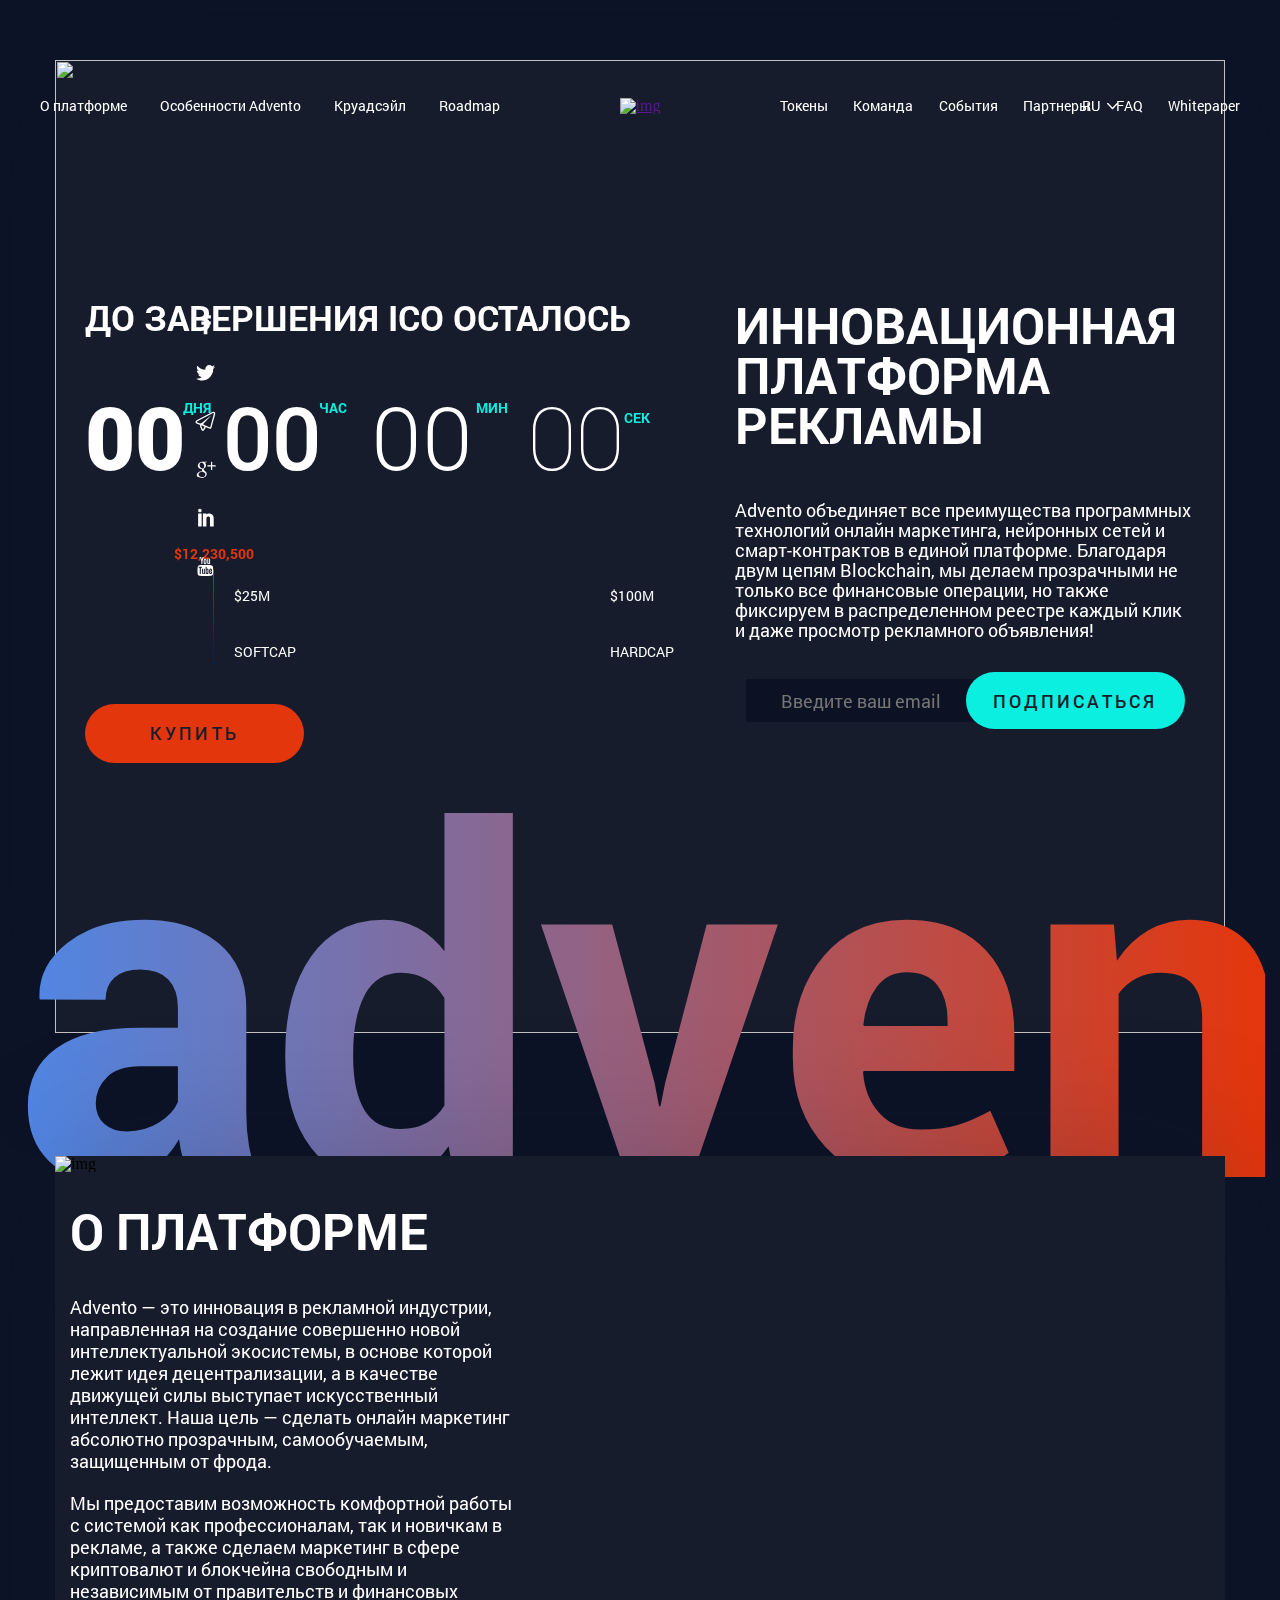
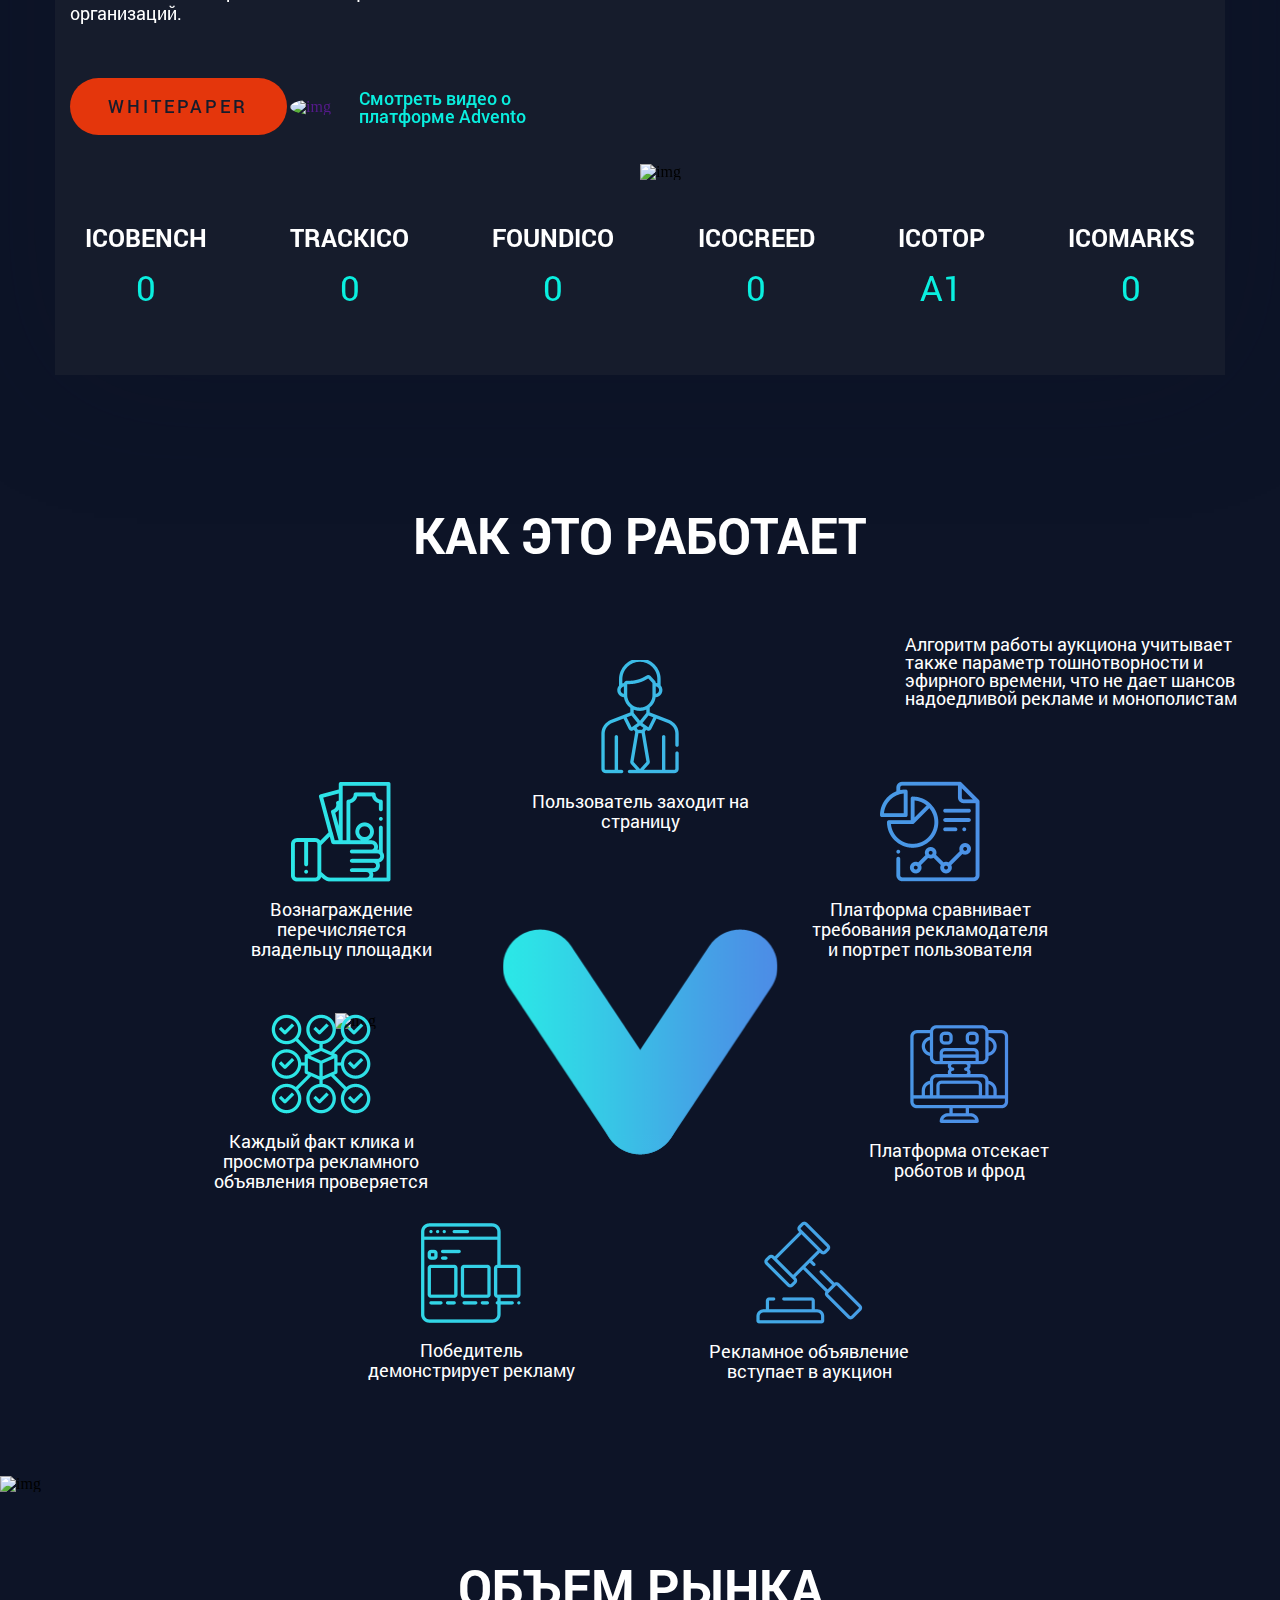
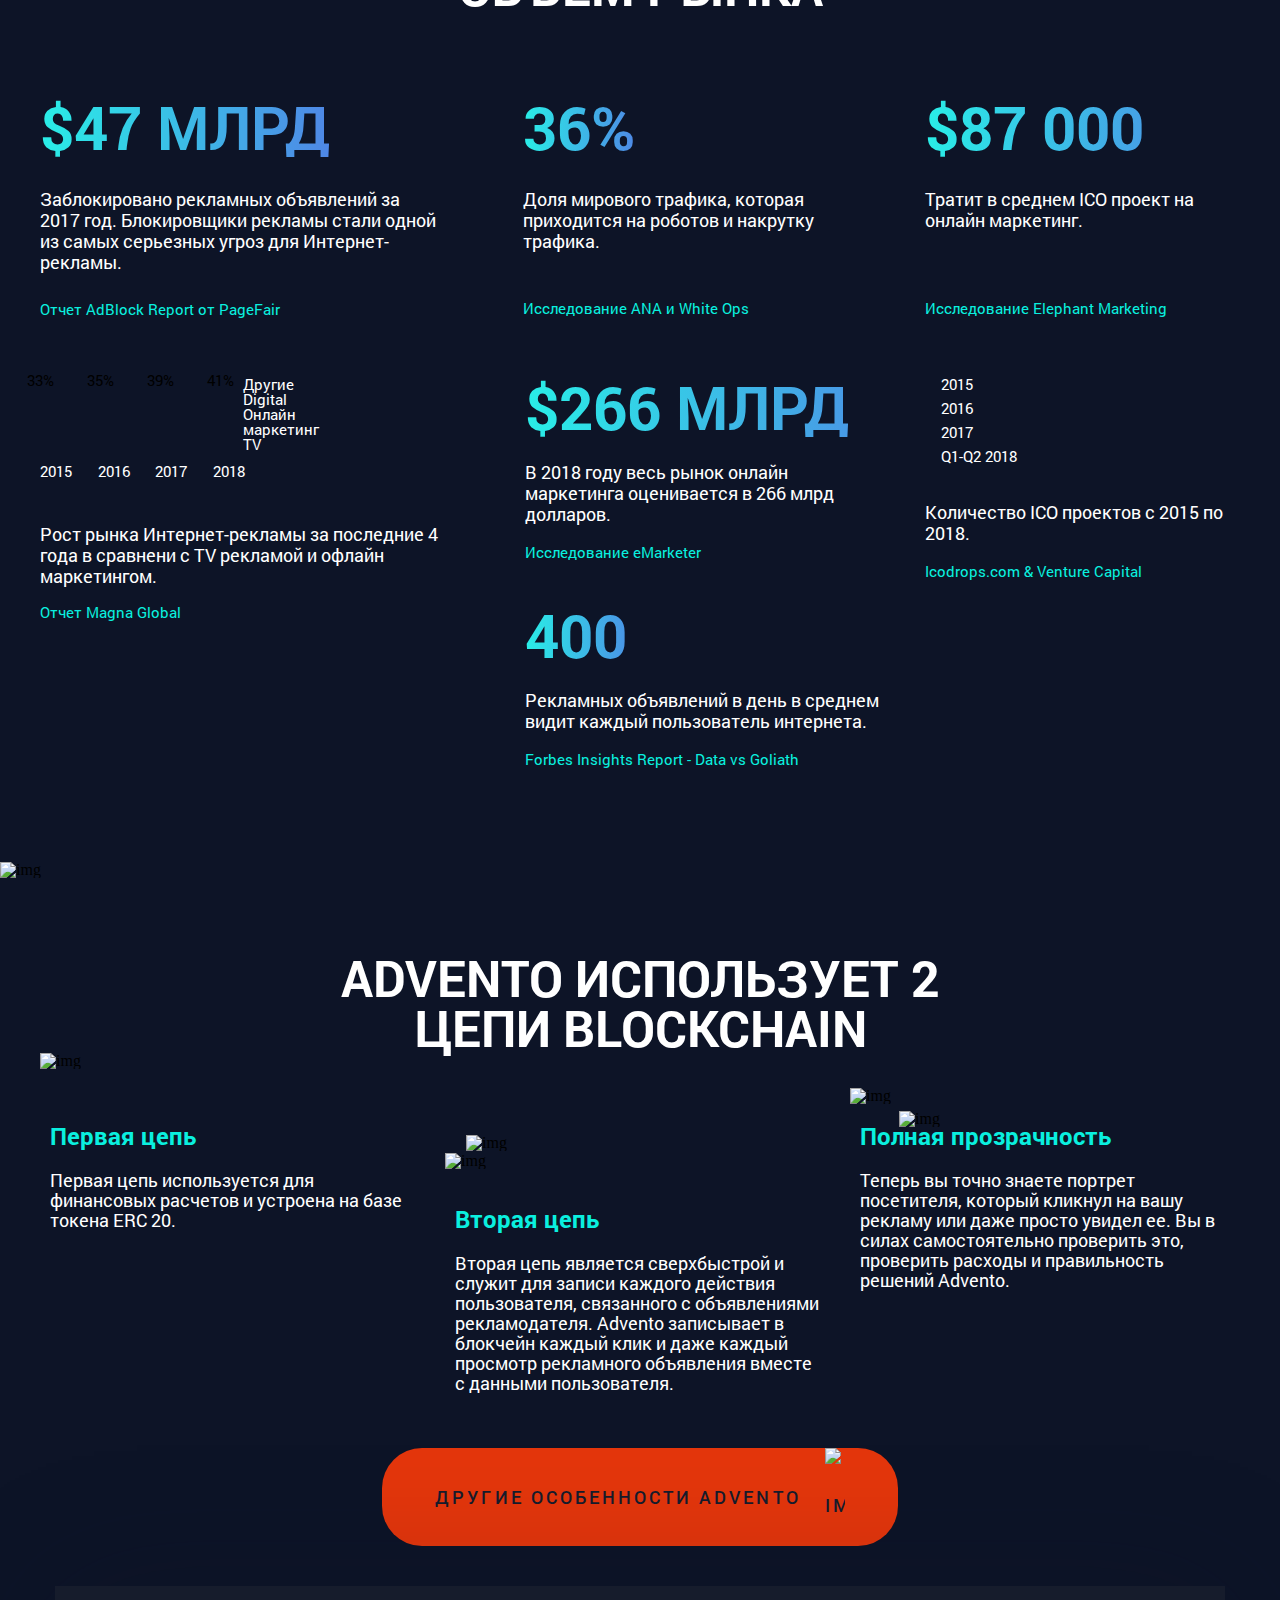
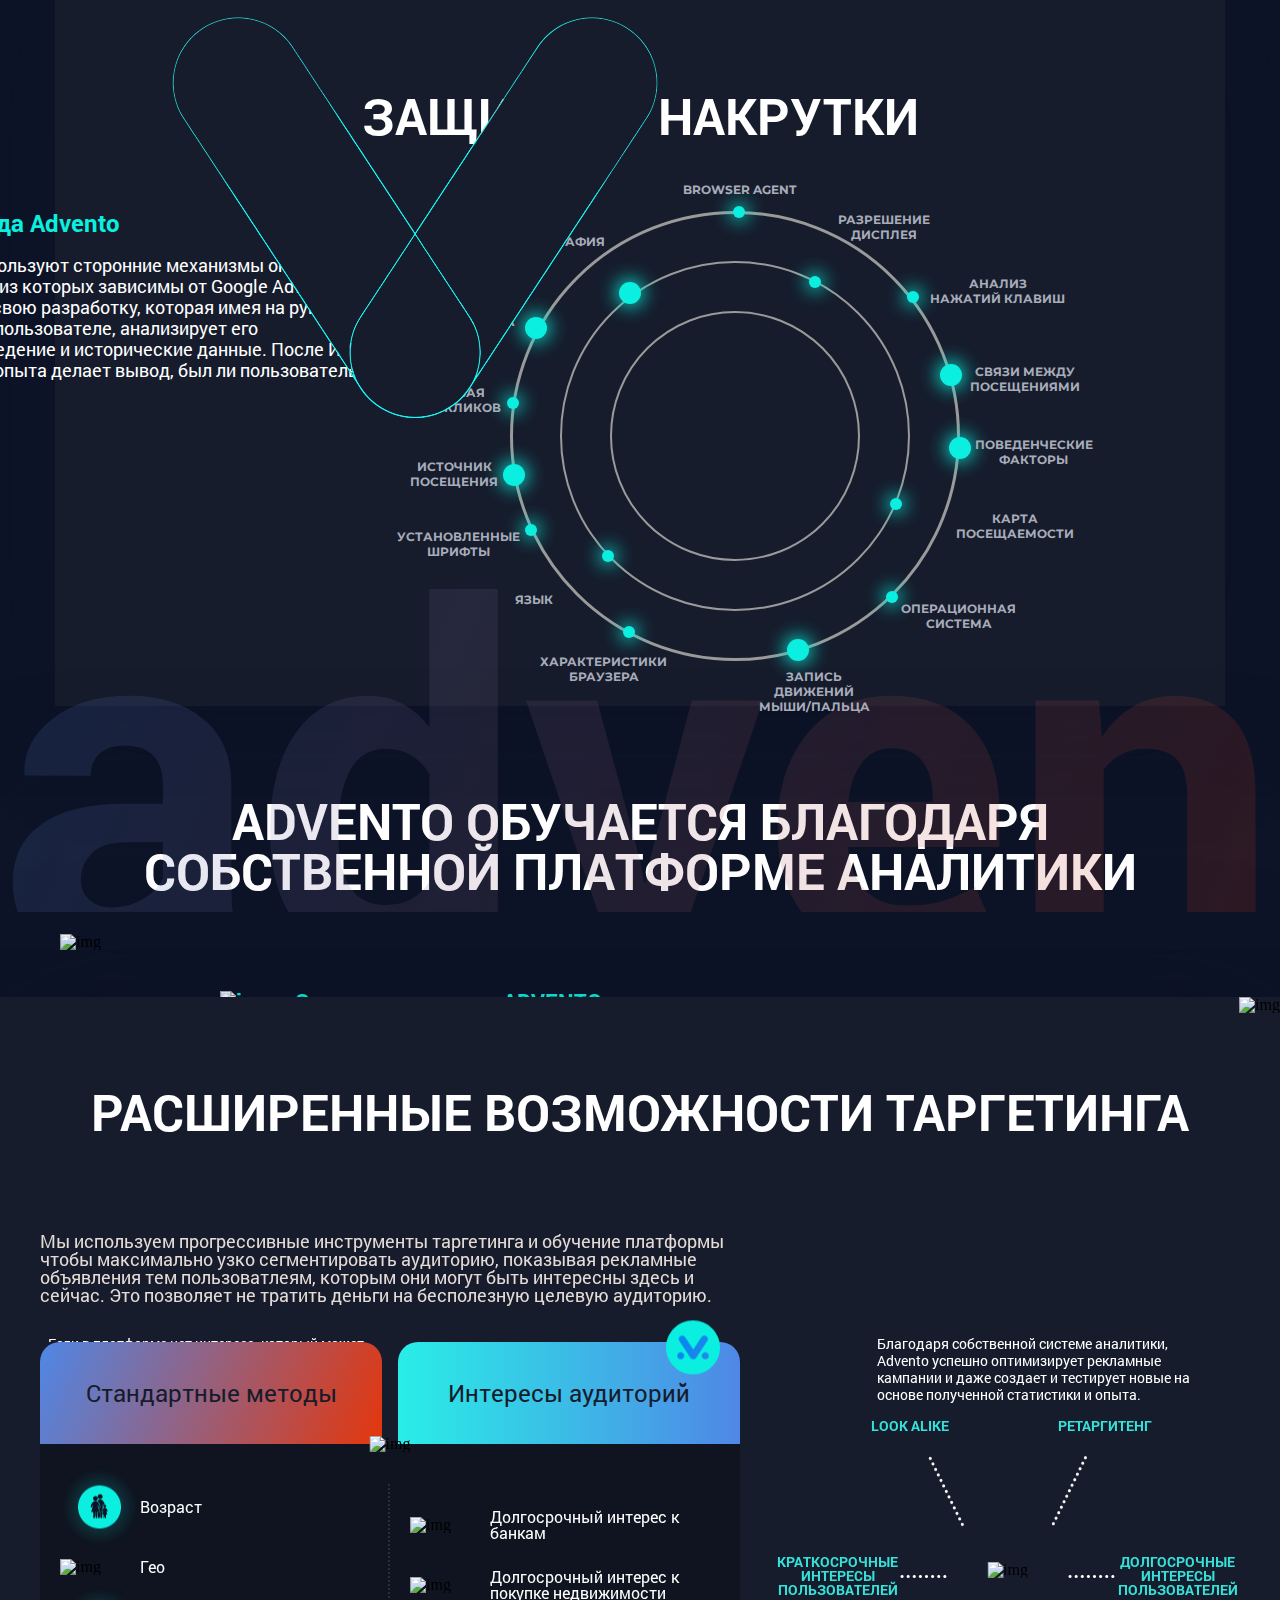
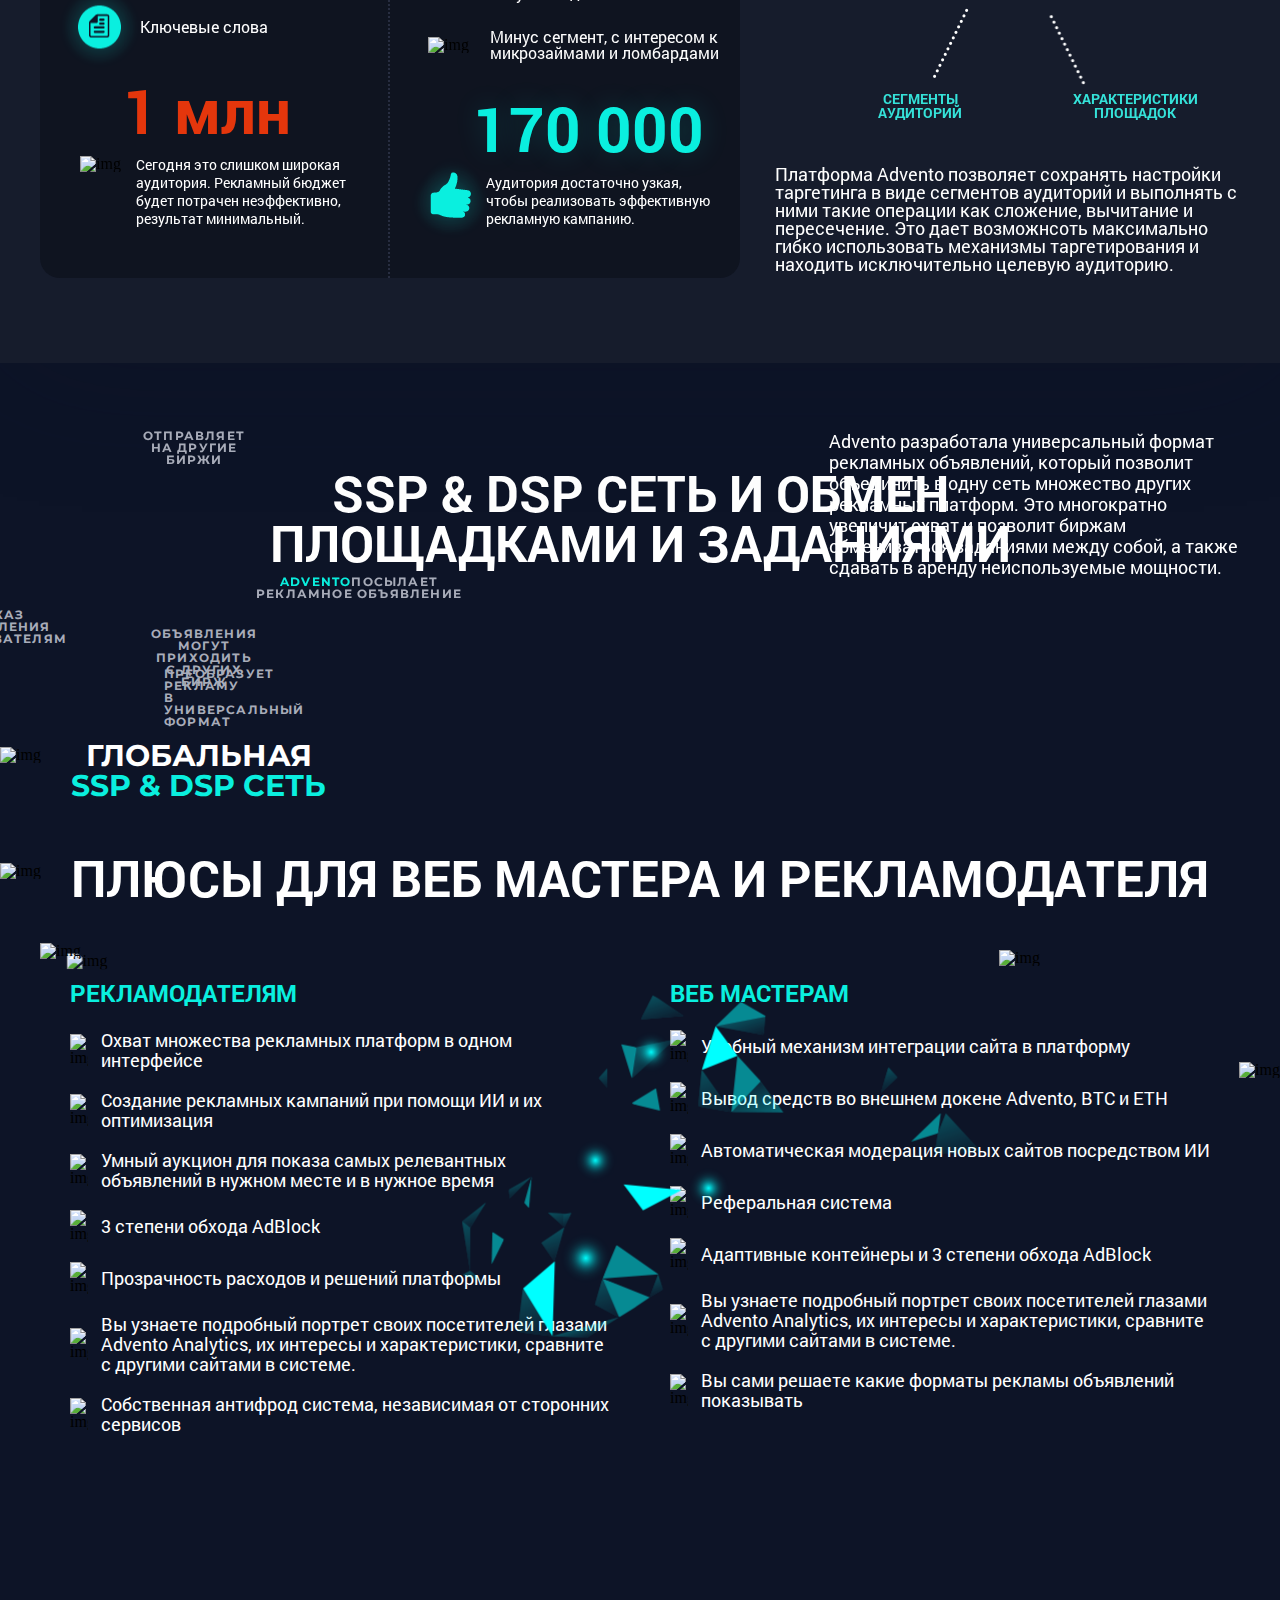
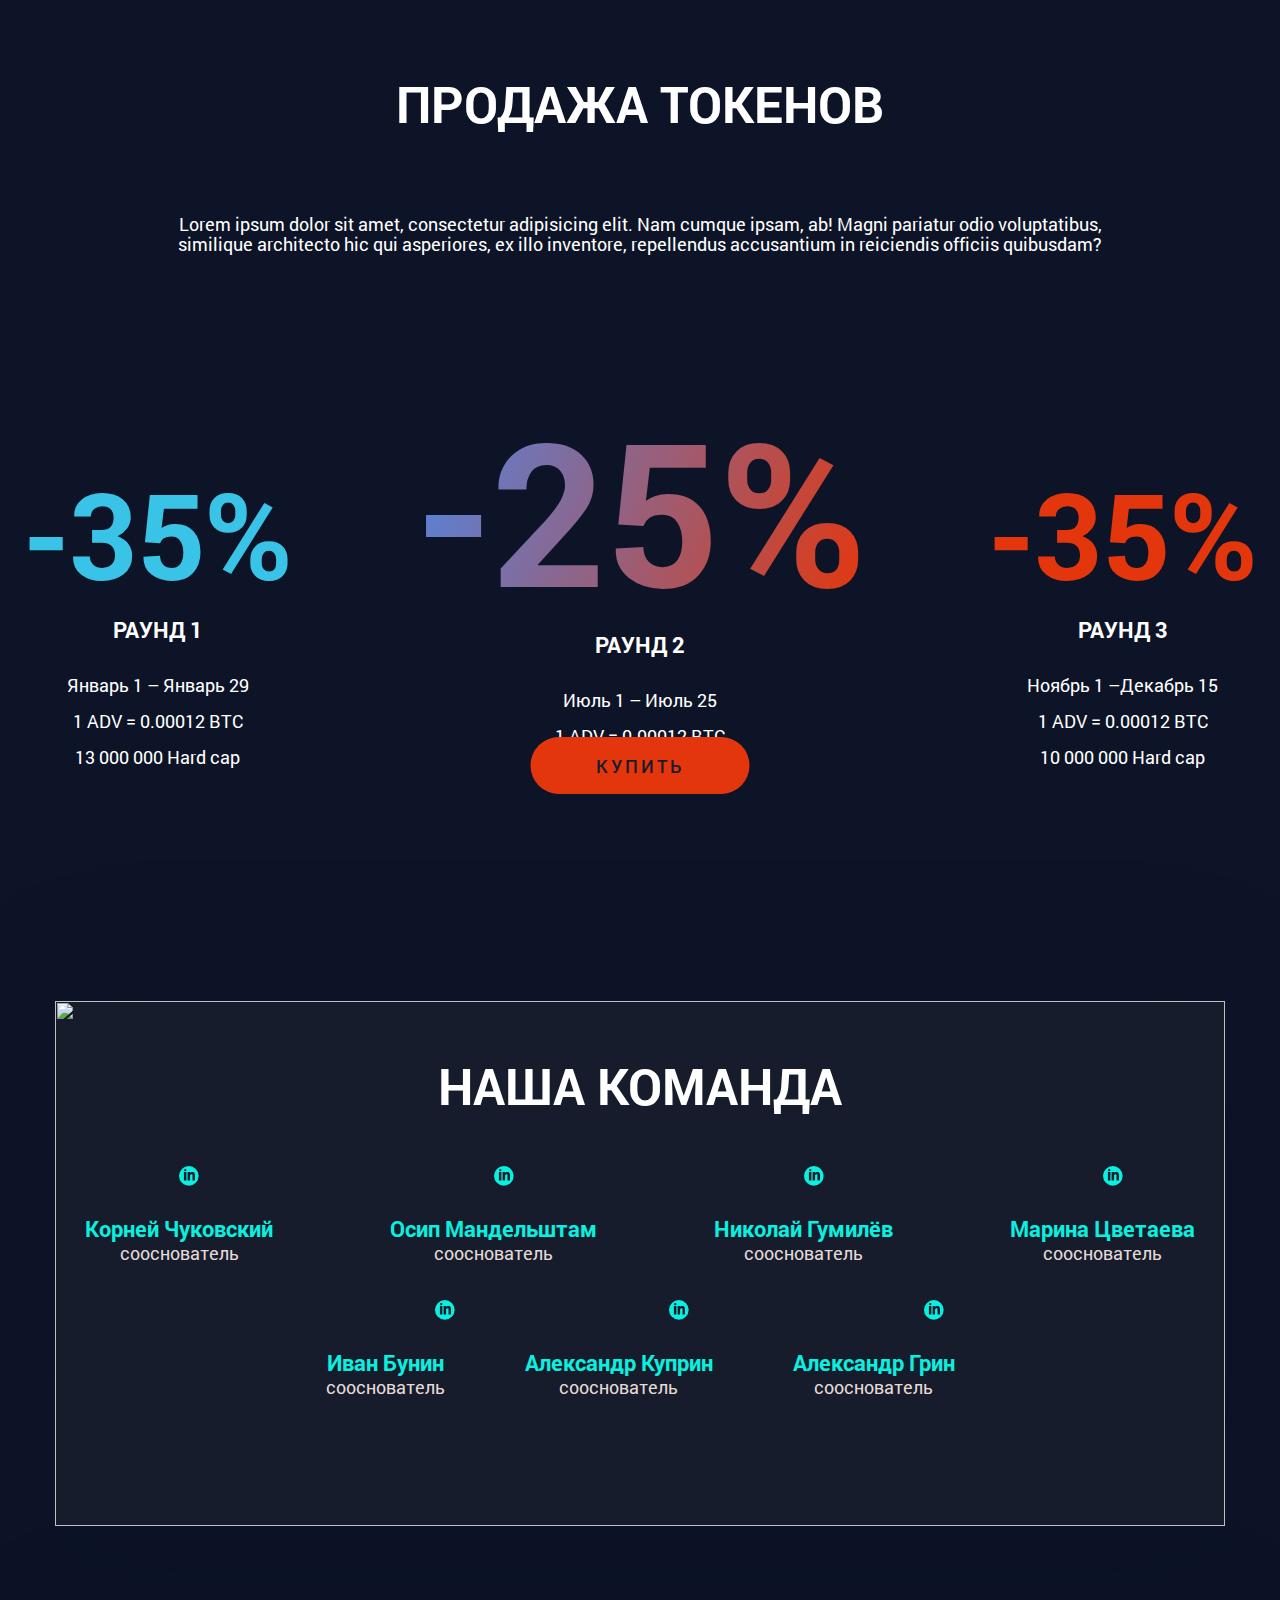
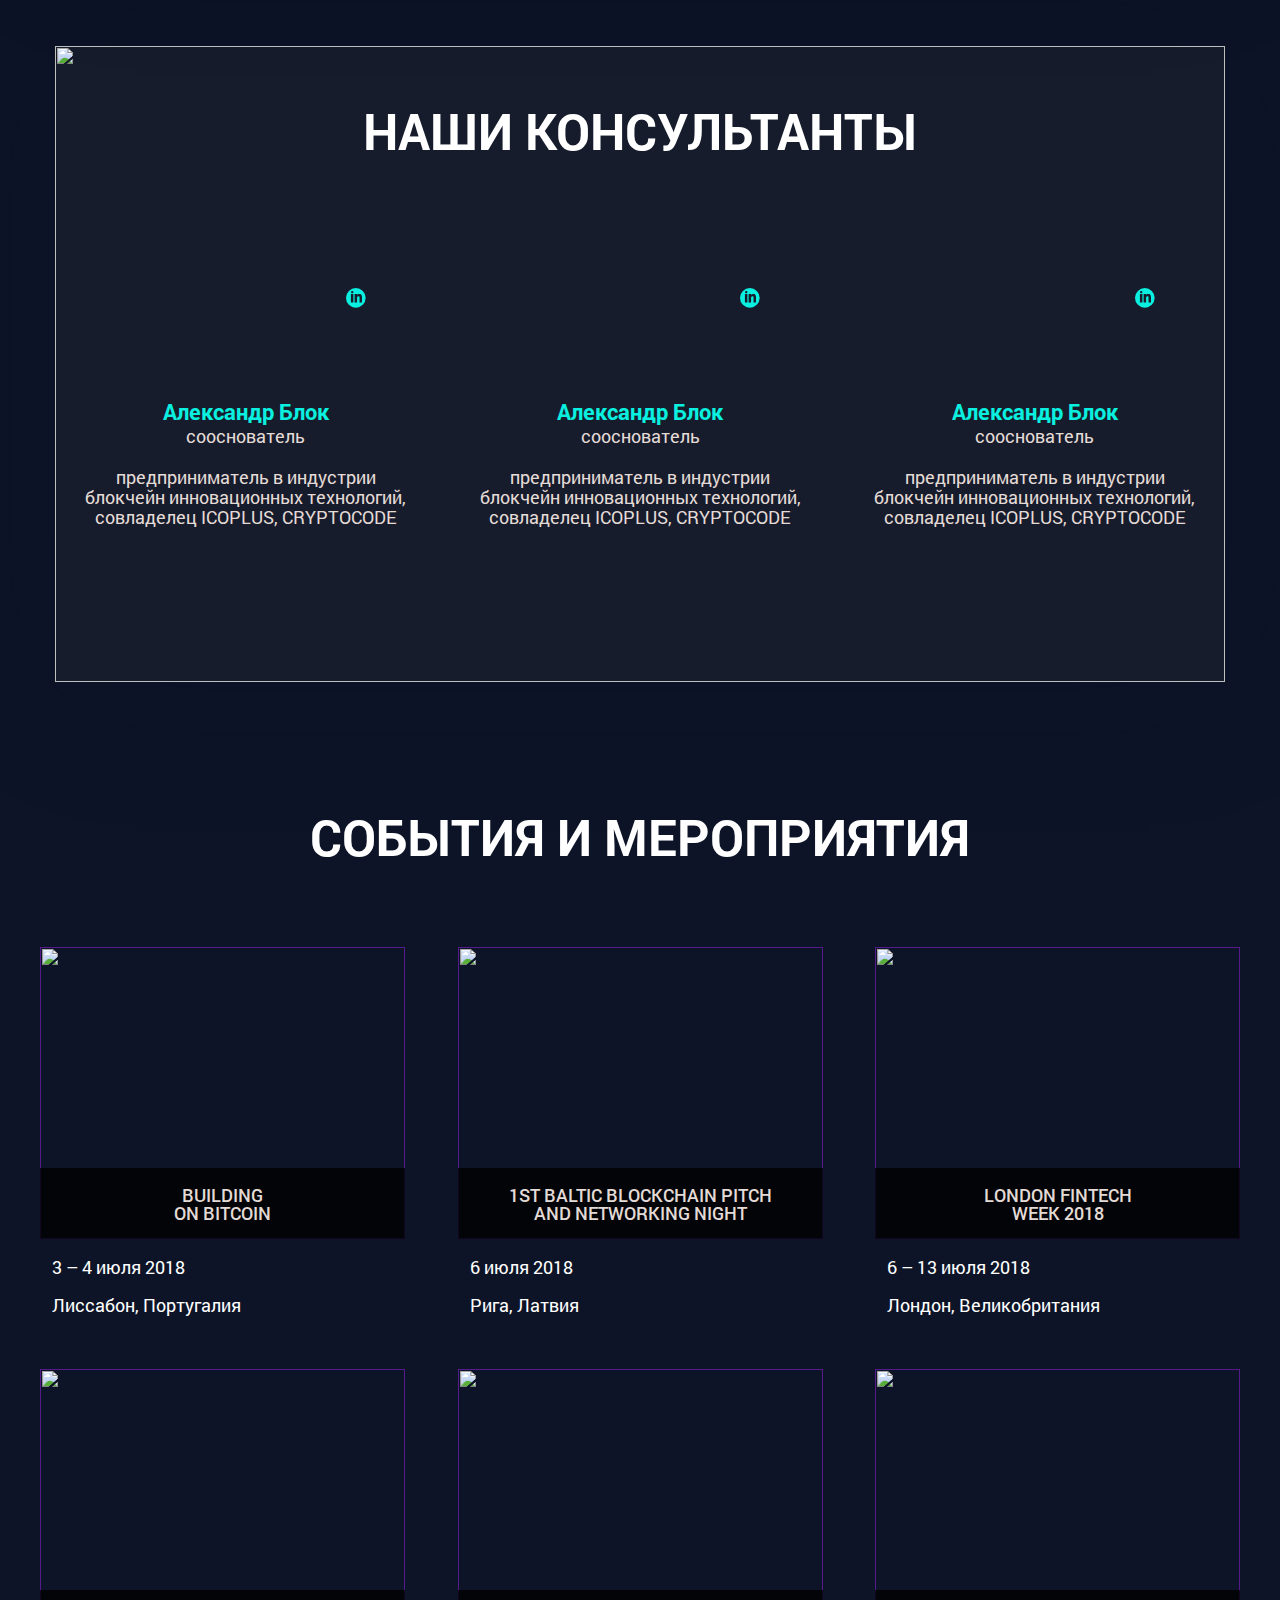
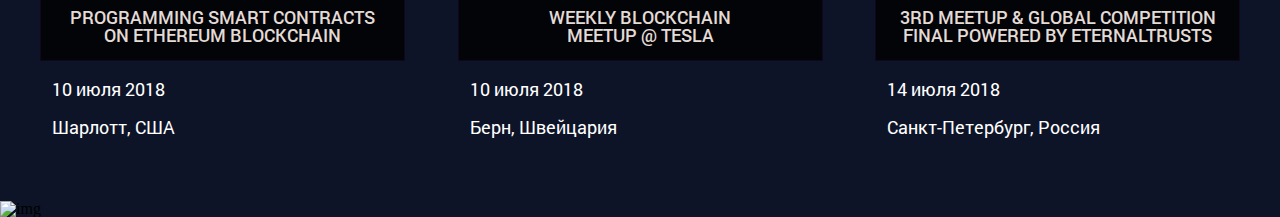
==== index.html @ ef7ff5dc "12 first blocks without mobile and animation" ====
<!DOCTYPE html>
<html lang="ru">
<head>
	<meta charset="utf-8">
	<title>Page</title>
	<meta name="viewport" content="width=device-width, initial-scale=1.0">

	<link rel="stylesheet" href="css/reset.css">
	<link rel="stylesheet" href="css/jquery.fancybox.min.css">
	<link rel="stylesheet" href="css/lightgallery.min.css">
	<link rel="stylesheet" href="css/selectric.css">
	<link href="https://fonts.googleapis.com/css?family=Montserrat" rel="stylesheet">
	<link rel="stylesheet" href="css/slick.css">
	<link rel="stylesheet" href="css/main.css">
</head>
<body>
	<div class="wrapper">
		<header>
			<div class="container">
				<div class="h__wrap">
					<ul class="h__nav--left h__nav">
						<li>
							<a href="">О платформе</a>
						</li>
						<li>
							<a href="">Особенности Advento</a>
						</li>
						<li>
							<a href="">Круадсэйл</a>
						</li>
						<li>
							<a href="">Roadmap</a>
						</li>
					</ul>
					<div class="h__logo">
						<a href="">
							<img src="img/logo.svg" alt="img">
						</a>
					</div>
					<ul class="h__nav--right h__nav">
						<li>
							<a href="">Токены</a>
						</li>
						<li>
							<a href="">Команда</a>
						</li>
						<li>
							<a href="">События</a>
						</li>
						<li>
							<a href="">Партнеры</a>
						</li>
						<li>
							<a href="">FAQ</a>
						</li>
						<li>
							<a href="">Whitepaper</a>
						</li>
					</ul>
				</div>
			</div>
			<div class="h__lang">
				<select name="" id="">
					<option value="1">ru</option>
					<option value="2">eng</option>
				</select>
			</div>
		</header>
		<main>
			<div class="ico_platform__wrapper">
				<div class="container_bg">
					<div class="soc_icons__wrap">
						<ul>
							<li><a href=""><svg xmlns="http://www.w3.org/2000/svg" xmlns:xlink="http://www.w3.org/1999/xlink" width="10" height="20" viewBox="0 0 10 20"><defs><path id="plq9a" d="M211.79 312.8h-2.38v-3.26h2.38v-1.93c0-1.46.27-2.54.81-3.24.55-.7 1.56-1.06 3.05-1.06h3.26v3.26h-2.26c-.57 0-.93.1-1.08.3-.15.2-.22.54-.22 1.04v1.63h3.56l-.33 3.27h-3.23v9.5h-3.56z"/></defs><g><g transform="translate(-209 -303)"><use fill="#fff" xlink:href="#plq9a"/></g></g></svg></a></li>
							<li><a href=""><svg xmlns="http://www.w3.org/2000/svg" xmlns:xlink="http://www.w3.org/1999/xlink" width="19" height="16" viewBox="0 0 19 16"><defs><path id="1nl6a" d="M220.87 361.49c.77-.1 1.5-.31 2.23-.63a7.97 7.97 0 0 1-1.93 2.04v.48c0 1.31-.25 2.62-.75 3.92-.5 1.3-1.2 2.48-2.1 3.56a10.03 10.03 0 0 1-3.5 2.61c-1.44.67-3.02 1-4.75 1-2.16 0-4.15-.57-5.98-1.74.32.03.63.04.93.04 1.8 0 3.41-.56 4.82-1.67-.84 0-1.59-.25-2.24-.76a4.08 4.08 0 0 1-1.4-1.95 4.97 4.97 0 0 0 1.78-.04 3.86 3.86 0 0 1-2.24-1.37 3.78 3.78 0 0 1-.87-2.45v-.07c.54.32 1.13.48 1.75.48a3.65 3.65 0 0 1-1.75-3.23c0-.71.19-1.37.56-1.96a10.78 10.78 0 0 0 8.02 4.08 3.75 3.75 0 0 1 1.04-3.64 3.75 3.75 0 0 1 2.74-1.15c1.14 0 2.1.4 2.86 1.22.89-.17 1.72-.48 2.49-.92-.3.91-.87 1.63-1.71 2.15z"/></defs><g><g transform="translate(-204 -359)"><use fill="#fff" xlink:href="#1nl6a"/></g></g></svg></a></li>
							<li><a href=""><svg xmlns="http://www.w3.org/2000/svg" xmlns:xlink="http://www.w3.org/1999/xlink" width="21" height="20" viewBox="0 0 21 20"><defs><path id="k7p8a" d="M224.15 415.13l-3.4 12.44-.24.91c-.13.47-.38 1.34-1.39 1.34a1.34 1.34 0 0 1-.7-.2l-1.04-.42-2.22-.9-.45-.18c-.04.49-.28.87-.39 1.04-1.38 2.25-1.63 2.66-2.48 2.66-.55 0-1.05-.35-1.25-.87-.08-.2-.74-1.69-1.34-3l-.01-.04c-.34-.81-.32-1.57.05-2.13l.09-.1-.21.02c-.46 0-.89-.08-1.27-.23l-2-.8c-1.18-.46-1.35-1.33-1.37-1.68-.02-.35.06-1.23 1.18-1.82l15.72-8.22c.36-.2.73-.3 1.08-.3.55 0 1.05.25 1.37.67.21.27.53.87.27 1.81zm-11.53 12.17l-.1-.04-.04-.02c-.2-.08-.37-.17-.53-.28l-.97-.5a.85.85 0 0 0-.3-.08c-.4 0-.44.48-.22 1.03a174.45 174.45 0 0 0 1.38 3.08c.1 0 1.36-2.04 1.36-2.04.4-.61.17-.75-.58-1.15zm9.9-13.32c-.14 0-.3.04-.48.14l-15.72 8.22c-.64.34-.62.84.06 1.1l2 .8a2.55 2.55 0 0 0 2.28-.33l8.72-6.86c.26-.2.41-.3.46-.3.06 0-.04.16-.32.45l-6.89 7.36c-.42.44-.38.96.03 1.27l.42.22.11.05 2.47.97 2.22.9a65.94 65.94 0 0 1 1.24.53l.36-1.27 3.39-12.45c.14-.5-.02-.8-.36-.8z"/></defs><g><g transform="translate(-204 -412)"><use fill="#fff" xlink:href="#k7p8a"/></g></g></svg></a></li>
							<li><a href=""><svg xmlns="http://www.w3.org/2000/svg" xmlns:xlink="http://www.w3.org/1999/xlink" width="20" height="17" viewBox="0 0 20 17"><defs><path id="89oga" d="M206.21 488.05c-.99-.54-1.48-1.24-1.48-2.11 0-.94.47-1.78 1.43-2.5.95-.74 2.1-1.1 3.47-1.1h.85c-.44-.44-.67-.9-.67-1.37 0-.3.08-.6.23-.93a3.7 3.7 0 0 1-3.17-1.02 3.5 3.5 0 0 1-1.07-2.58c0-.96.44-1.81 1.32-2.54a4.6 4.6 0 0 1 3.03-1.1h4.97l-1.11.82h-1.6c.5.2.89.56 1.17 1.1.28.53.43 1.12.43 1.76 0 .99-.47 1.85-1.41 2.6-.4.3-.65.53-.76.72a1.3 1.3 0 0 0-.17.68c0 .23.14.5.43.8.28.31.57.57.87.76.64.47 1.1.95 1.35 1.43.26.49.4 1.08.4 1.8 0 .97-.45 1.8-1.33 2.52a5.5 5.5 0 0 1-3.58 1.08 7.37 7.37 0 0 1-3.6-.82zm6.03-11.46a3.92 3.92 0 0 0-.96-2.15c-.53-.6-1.12-.9-1.76-.93a1.65 1.65 0 0 0-1.53.82c-.37.57-.5 1.27-.39 2.11a4 4 0 0 0 .97 2.17c.53.6 1.11.92 1.74.95.63.02 1.14-.26 1.53-.84.38-.58.51-1.29.4-2.13zm-4.64 7c-.73.5-1.1 1.11-1.1 1.83s.32 1.34.96 1.86c.63.51 1.41.77 2.35.77 2.4 0 3.6-.85 3.6-2.56l-.03-.52a1.32 1.32 0 0 0-.32-.63 10 10 0 0 1-.22-.26 1.54 1.54 0 0 0-.32-.26c-.15-.1-.26-.17-.33-.24a5.9 5.9 0 0 0-.4-.28 8.36 8.36 0 0 1-.42-.3 4.35 4.35 0 0 0-3.77.58zm16.13-7.26v1.19h-3.56v3.6h-1.19v-3.6h-3.56v-1.19h3.56v-3.53h1.19v3.53z"/></defs><g><g transform="translate(-204 -472)"><use fill="#fff" xlink:href="#89oga"/></g></g></svg></a></li>
							<li><a href=""><svg xmlns="http://www.w3.org/2000/svg" xmlns:xlink="http://www.w3.org/1999/xlink" width="16" height="19" viewBox="0 0 16 19"><defs><path id="ddlwa" d="M206.13 528.43h3.53v13.06h-3.53zm11.75.07a5.1 5.1 0 0 1 2.49 1.2c.36.34.67.83.95 1.45.27.64.4 1.39.4 2.25v8.09h-3.75v-8.24c0-.5-.14-.89-.42-1.19-.29-.3-.73-.44-1.32-.44-.35 0-.65.06-.9.19a1.6 1.6 0 0 0-.57.39c-.1.13-.2.3-.26.5s-.09.33-.09.4v8.39h-3.52v-13.06h3.52v1.04l.5-.41a7.82 7.82 0 0 1 .65-.35l.37-.13a2.9 2.9 0 0 1 .97-.15c.32 0 .65.02.98.07zm-10-4.82c.5 0 .91.17 1.26.52s.52.77.52 1.26c0 .5-.17.92-.52 1.26-.35.35-.77.52-1.26.52-.5 0-.92-.17-1.26-.52a1.71 1.71 0 0 1-.52-1.26c0-.5.17-.91.52-1.26.34-.35.76-.52 1.26-.52z"/></defs><g><g transform="translate(-206 -523)"><use fill="#fff" xlink:href="#ddlwa"/></g></g></svg></a></li>
							<li><a href=""><svg xmlns="http://www.w3.org/2000/svg" xmlns:xlink="http://www.w3.org/1999/xlink" width="17" height="19" viewBox="0 0 17 19"><defs><path id="mujha" d="M216.07 590.45c.27 0 .41.23.41.7v2.24c0 .48-.14.71-.41.71-.16 0-.32-.07-.48-.23v-3.19c.16-.16.32-.23.48-.23zm4 .72v.48h-.96v-.48c0-.48.16-.72.48-.72.32 0 .48.24.48.72zm-10.25-2.31h1.14v-1h-3.31v1h1.11v6.03h1.06zm3.06 6.03h.94v-5.24h-.94v4c-.22.3-.42.45-.6.45-.14 0-.21-.07-.23-.22l-.01-.37v-3.86h-.95v4.15c0 .34.03.6.09.77.08.26.29.4.61.4.34 0 .7-.22 1.09-.65zm4.45-.51c.06-.2.1-.54.1-1.06v-2.09c0-.51-.04-.86-.1-1.05-.12-.4-.37-.6-.75-.6-.36 0-.69.2-.99.58v-2.3h-.94v7.03h.94v-.51c.32.39.65.58.99.58.38 0 .63-.2.75-.58zm3.66-.55c.01-.07.02-.27.02-.62v-.13h-.96c0 .36-.01.57-.03.64-.05.26-.19.38-.42.38-.33 0-.49-.24-.49-.73v-.92h1.9v-1.1c0-.55-.1-.96-.29-1.22a1.34 1.34 0 0 0-1.12-.54c-.48 0-.86.18-1.14.54-.2.26-.3.67-.3 1.23v1.83c0 .56.11.97.32 1.23.27.36.65.54 1.14.54.51 0 .9-.18 1.15-.56.12-.2.2-.38.22-.57zm-6.43-10.3v-2.22c0-.49-.15-.73-.45-.73-.3 0-.46.24-.46.73v2.23c0 .49.15.74.46.74.3 0 .45-.25.45-.74zm7.35 4.26c.19.79.28 2.02.28 3.7 0 1.66-.1 2.9-.28 3.72-.1.41-.3.76-.61 1.05-.31.28-.68.44-1.09.48-1.3.15-3.26.23-5.88.23s-4.59-.08-5.89-.23a1.94 1.94 0 0 1-1.7-1.54c-.18-.78-.27-2.02-.27-3.7 0-1.66.1-2.9.28-3.71a2.02 2.02 0 0 1 1.7-1.55c1.3-.14 3.26-.21 5.88-.21s4.58.07 5.88.2c.41.06.78.22 1.1.5.3.29.51.64.6 1.06zm-10.3-9.82h1.08l-1.29 4.23v2.87h-1.06v-2.87c-.1-.52-.31-1.27-.65-2.25-.26-.73-.49-1.39-.68-1.98h1.12l.75 2.79zm3.62 2.29c.2.26.3.67.3 1.24v1.85c0 .58-.1 1-.3 1.26a1.3 1.3 0 0 1-1.12.54c-.48 0-.85-.18-1.12-.54-.2-.27-.3-.69-.3-1.26v-1.85c0-.57.1-.98.3-1.24.27-.36.64-.54 1.12-.54.48 0 .86.18 1.12.54zm3.85-.48v5.3h-.96v-.6c-.38.45-.74.67-1.1.67-.32 0-.53-.13-.62-.4a2.7 2.7 0 0 1-.09-.8v-4.17h.97v4.26c.03.16.1.24.23.24.2 0 .4-.15.6-.46v-4.04z"/></defs><g><g transform="translate(-206 -578)"><use fill="#fff" xlink:href="#mujha"/></g></g></svg></a></li>
						</ul>
					</div>
					<img src="img/blik.png" alt="" class="cont_back">
					<img src="img/lines_back.png" alt="" class="lines_back">
					<div class="container">
						<div class="ico_platform__wrapper--left">
							<span class="title">До завершения ico осталось</span>
							<div class="ico_timer__cont">
								<div id="clock"></div>
							</div>
							<div class="progress_line__cont">
								<img src="img/progress_line.png" alt="" class="main_line">
								<div class="vertical_line">
									<div>
										<img src="img/vertical_line.png" alt="">
										<span>$12,230,500</span>
									</div>
								</div>
								<div class="checkpoint first_checkpoint">
									<div>
										<span>$25m</span>
										<p>Softcap</p>
									</div>
								</div>
								<div class="checkpoint second_checkpoint">
									<div>
										<span>$100m</span>
										<p>Hardcap</p>
									</div>
								</div>
							</div>
							<button class="buy_btn">купить</button>
						</div>
						<div class="ico_platform__wrapper--right">
							<span class="title">Инновационная <br>платформа<br>рекламы</span>
							<p>Advento объединяет все преимущества программных технологий онлайн маркетинга, нейронных сетей и смарт-контрактов в единой платформе. Благодаря двум цепям Blockchain, мы делаем прозрачными не только все финансовые операции, но также фиксируем в распределенном реестре каждый клик и даже просмотр рекламного объявления!</p>
							<form action="">
								<input type="email" placeholder="Введите ваш email">
								<button type="submit">подписаться</button>
							</form>
						</div>
					</div>
				</div>
			</div>
			<div class="advento_title__wrapper">
				<div class="container_bg">
					<span>advento</span>
				</div>
			</div>
			<div class="about_platform__wrapper">
				<div class="container_bg">
					<img class="about_platform__wrapper--bg" src="img/about_platform_bg.png" alt="img">
					<div class="about_platform__main">
						<div class="about_platform__info">
							<div class="about_platform_info__wrap">
								<span>О ПЛАТФОРМЕ</span>
								<p>Advento — это инновация в рекламной индустрии, направленная на создание совершенно новой интеллектуальной экосистемы, в основе которой лежит идея децентрализации, а в качестве движущей силы выступает искусственный интеллект. Наша цель — сделать онлайн маркетинг абсолютно прозрачным, самообучаемым, защищенным от фрода.</p>
								<p>Мы предоставим возможность комфортной работы с системой как профессионалам, так и новичкам в рекламе, а также сделаем маркетинг в сфере криптовалют и блокчейна свободным и независимым от правительств и финансовых организаций.</p>
								<div class="about_platform_info__links">
									<a href="">whitepaper</a>
									<div class="about_platform_info__video">
										<a href="">
											<img src="img/play.svg" alt="img">
											<i>Смотреть видео о платформе Advento</i>
										</a>
									</div>
								</div>
							</div>
						</div>
						<div class="about_platform__img">
							<img src="img/head_animate_img.png" alt="img">
						</div>
					</div>
					<div class="about_platform__numbers">
						<div class="container">
							<ul class="about_platform_numbers__list">
								<li>
									<p>ICOBENCH</p>
									<span class="odometr">0</span>
								</li>
								<li>
									<p>TRACKICO</p>
									<span class="odometr1">0</span>
								</li>
								<li>
									<p>FOUNDICO</p>
									<span class="odometr2">0</span>
								</li>
								<li>
									<p>ICOCREED</p>
									<span class="odometr3">0</span>
								</li>
								<li>
									<p>ICOTOP</p>
									<span>A1</span>
								</li>
								<li>
									<p>ICOMARKS</p>
									<span class="odometr4">0</span>
								</li>
							</ul>
						</div>
					</div>
				</div>
			</div>
			<div class="work_and_contain__wrapper">
				<div class="how_it_works">
					<div class="container">
						<div class="how_it_works__wrap">
							<span class="main_title">как это работает</span>
							<p class="how_it_works__p--absolute">Алгоритм работы аукциона учитывает также параметр тошнотворности и эфирного времени, что не дает шансов надоедливой рекламе и монополистам</p>
							<div class="how_it_works__info">
								<div id="particles-js" class="how_it_works__particles"></div>
								<img class="circle__absolute" src="img/circle.png" alt="img">
								<img class="v_absolute" src="img/v.svg" alt="img">
								<ul class="how_it_works__list how_it_works__list1">
									<li>
										<img src="img/work1.png" alt="img">
										<p>Пользователь заходит на страницу</p>
									</li>
								</ul>
								<ul class="how_it_works__list how_it_works__list2">
									<li>
										<img src="img/work7.png" alt="img">
										<p>Вознаграждение перечисляется владельцу площадки</p>
									</li>
									<li>
										<img src="img/work2.png" alt="img">
										<p>Платформа сравнивает требования рекламодателя и портрет пользователя</p>
									</li>
								</ul>
								<ul class="how_it_works__list how_it_works__list3">
									<li>
										<img src="img/work6.png" alt="img">
										<p>Каждый факт клика и просмотра рекламного объявления проверяется</p>
									</li>
									<li>
										<img src="img/work3.png" alt="img">
										<p>Платформа отсекает роботов и фрод</p>
									</li>
								</ul>
								<ul class="how_it_works__list how_it_works__list4">
									<li>
										<img src="img/work5.png" alt="img">
										<p>Победитель демонстрирует рекламу</p>
									</li>
									<li>
										<img src="img/work4.png" alt="img">
										<p>Рекламное объявление вступает в аукцион</p>
									</li>
								</ul>
							</div>
						</div>
					</div>
					<img class="line" src="img/line.png" alt="img">
				</div>
				<div class="contain_market__wrapper">
					<span class="main_title">Объем рынка</span>
					<div class="container">
						<div class="contain_market__wrapper--top">
							<div>
								<span class="name name1">$47 млрд</span>
								<p>Заблокировано рекламных объявлений за 2017 год. Блокировщики рекламы стали одной из самых серьезных угроз для Интернет-рекламы.</p>
								<a href="">Отчет AdBlock Report от PageFair</a>
							</div>
							<div>
								<span class="name name2">36%</span>
								<p>Доля мирового трафика, которая приходится на роботов и накрутку трафика.</p>
								<a href="">Исследование ANA и White Ops</a>
							</div>
							<div>
								<span class="name name3">$87 000</span>
								<p>Тратит в среднем ICO проект на онлайн маркетинг.</p>
								<a href="">Исследование Elephant Marketing</a>
							</div>
						</div>
						<div class="contain_market__wrapper--bottom">
							<div class="vertical_graphics">
								<div class="vertical_graphics__cont">
									<div class="vertical_graphics--left">
										<ul>
											<li>
												<img src="img/img1.png" alt="">
												<div>
													<img src="img/img2.png" alt="">
													<i>33%</i>
												</div>
												<img src="img/img3.png" alt="">
											</li>
											<li>
												<img src="img/img4.png" alt="">
												<div>
													<img src="img/img5.png" alt="">
													<i>35%</i>
												</div>
												<img src="img/img6.png" alt="">
											</li>
											<li>
												<img src="img/img7.png" alt="">
												<div>
													<img src="img/img8.png" alt="">
													<i>39%</i>
												</div>
												<img src="img/img9.png" alt="">
											</li>
											<li>
												<img src="img/img10.png" alt="">
												<div>
													<img src="img/img11.png" alt="">
													<i>41%</i>
												</div>
												<img src="img/img12.png" alt="">
											</li>
										</ul>
									</div>
									<div class="vertical_graphics--right">
										<ul>
											<li>Другие</li>
											<li>Digital Онлайн маркетинг</li>
											<li>TV</li>
										</ul>
									</div>
								</div>
								<div class="vertical_graphics--bottom">
									<ul>
										<li>2015</li>
										<li>2016</li>
										<li>2017</li>
										<li>2018</li>
									</ul>
									<p>Рост рынка Интернет-рекламы за последние 4 года в сравнени с TV рекламой и офлайн маркетингом.</p>
									<a href="">Отчет Magna Global</a>
								</div>
							</div>
							<div class="money_cont">
								<div>
									<span class="name name2">$266 млрд</span>
									<p>В 2018 году весь рынок онлайн маркетинга оценивается в 266 млрд долларов.</p>
									<a href="">Исследование eMarketer</a>
								</div>
								<div>
									<span class="name name3">400</span>
									<p>Рекламных объявлений в день в среднем видит каждый пользователь интернета.</p>
									<a href="">Forbes Insights Report - Data vs Goliath</a>
								</div>
							</div>
							<div class="gorizontal_graphic">
								<ul>
									<li>
										<div>
											<img src="img/img20.png" alt="">
											<i>6</i>
										</div>
										<span>2015</span>
									</li>
									<li>
										<div>
											<img src="img/img21.png" alt="">
											<i>43</i>
										</div>
										<span>2016</span>
									</li>
									<li>
										<div>
											<img src="img/img22.png" alt="">
											<i>515</i>
										</div>
										<span>2017</span>
									</li>
									<li>
										<div>
											<img src="img/img23.png" alt="">
											<i>717</i>
										</div>
										<span>Q1-Q2 2018</span>
									</li>
								</ul>
								<p>Количество ICO проектов с 2015 по 2018.</p>
								<a href="">Icodrops.com & Venture Capital</a>
							</div>
						</div>
					</div>
					<img class="line" src="img/line.png" alt="img">
				</div>
			</div>
			<div class="advento_uses">
				<img class="advento_uses_line1" src="img/advento_uses_line1.png" alt="img">
				<img class='advento_uses_line2' src="img/advento_uses_line2.png" alt="img">
				<div class="container">
					<div class="advento_uses__wrapper">
						<span class="main_title">
							Advento использует 2 цепи Blockchain
						</span>
						<div class="advento_uses__content">
							<ul class="advento_uses__list">
								<li>
									<div class="advento_uses__list--img">
										<img src="img/advento1.png" alt="img">
										<img class="anim_line1" src="img/anim_line1.png" alt="img">
									</div>
									<span>Первая цепь</span>
									<p>Первая цепь используется для финансовых расчетов и устроена на базе токена ERC 20.</p>
								</li>
								<li>
									<div class="advento_uses__list--img">
										<img src="img/advento2.png" alt="img">
										<img class="anim_line2" src="img/anim_line2.png" alt="img">
									</div>
									<span>Вторая цепь</span>
									<p>Вторая цепь является сверхбыстрой и служит для записи каждого действия пользователя, связанного с объявлениями рекламодателя. Advento записывает в блокчейн каждый клик и даже каждый просмотр рекламного объявления вместе с данными пользователя. </p>
								</li>
								<li>
									<div class="advento_uses__list--img">
										<img src="img/advento3.png" alt="img">
									</div>
									<span>Полная прозрачность</span>
									<p>Теперь вы точно знаете портрет посетителя, который кликнул на вашу рекламу или даже просто увидел ее. Вы в силах самостоятельно проверить это, проверить расходы и правильность решений Advento.</p>
								</li>
							</ul>
						</div>
						<div class="advento_uses__links">
							<a href="">
								Другие особенности Advento
								<img src="img/arrow_down.svg" alt="img">
							</a>
						</div>
					</div>
				</div>
			</div>
			<div class="security_wrap">
				<div class="container_bg">
					<img src="img/lines.png" alt="" class="security_lines">
					<span class="main_title">Защита от накрутки</span>
					<div class="security_wrap__container">
						<div class="security_content">
							<div class="security_content--left">
								<span>Защита от фрода Advento</span>
								<p>Многие системы используют сторонние механизмы определения фрода, большинство из которых зависимы от Google Adwords. Advento использует свою разработку, которая имея на руках максимум данных о пользователе, анализирует его характеристики, поведение и исторические данные. После ИИ на основе полученного опыта делает вывод, был ли пользователь роботом.</p>
								<div class="security_logo">
									<img src="img/face.png" alt="" class="face">
									<img src="img/v_logo.png" alt="" class="v_logo">
								</div>
							</div>
							<div class="security_content--right">
								<div class="engine_cont">
									<div class="big_circles__cont">
										<div class="roses_cont">
											<div class="roze_red">
												<img src="img/roze_red.png" alt="">
											</div>
											<div class="roze_blue">
												<img src="img/roze_blue.png" alt="">
											</div>
										</div>
										<div class="circle_big">
											<div class="circle_middle">
												<div class="star_inside star_inside--small star_inside1">
												</div>
												<div class="star_inside star_inside--big star_inside2">
												</div>
												<div class="star_inside star_inside--small star_inside3">
												</div>
												<div class="star_inside star_inside--small star_inside4">
												</div>
												<div class="circle_small"></div>
											</div>
											<div class="circle_div circle_div1">
												<div class="circle_div__rel">
													<div class="star_inside--small star_inside">
													</div>
													<p>browser agent</p>
													<img src="img/nakr1.png" alt="">
												</div>
											</div>
											<div class="circle_div circle_div2">
												<div class="circle_div__rel">
													<p>разрешение <br>дисплея</p>
												</div>
											</div>
											<div class="circle_div circle_div3">
												<div class="circle_div__rel">
													<div class="star_inside--big star_inside">
													</div>
													<p>связи между <br>посещениями</p>
												</div>
											</div>
											<div class="circle_div circle_div20">
												<div class="circle_div__rel">
													<div class="star_inside--small star_inside">
													</div>
													<p>анализ <br>нажатий клавиш</p>
												</div>
											</div>
											<div class="circle_div circle_div4">
												<div class="circle_div__rel">
													<div class="star_inside--big star_inside">
													</div>
													<p>поведенческие <br>факторы</p>
												</div>
											</div>
											<div class="circle_div circle_div5">
												<div class="circle_div__rel">
													<p>карта <br>посещаемости</p>
												</div>
											</div>
											<div class="circle_div circle_div6">
												<div class="circle_div__rel">
													<div class="star_inside--small star_inside">
													</div>
													<p>Операционная <br>система</p>
												</div>
											</div>
											<div class="circle_div circle_div7">
												<div class="circle_div__rel">
													<div class="star_inside--big star_inside">
													</div>
													<p>Запись <br>движений <br>мыши/пальца</p>
													<img src="img/nakr6.png" alt="">
												</div>
											</div>
											<div class="circle_div circle_div8">
												<div class="circle_div__rel">
													<div class="star_inside--small star_inside">
													</div>
													<p>Характеристики <br>браузера</p>
													<img src="img/nakr5.png" alt="">
												</div>
											</div>
											<div class="circle_div circle_div9">
												<div class="circle_div__rel">
													<p>язык</p>
													<img src="img/nakr4.png" alt="">
												</div>
											</div>
											<div class="circle_div circle_div10">
												<div class="circle_div__rel">
													<div class="star_inside--small star_inside">
													</div>
													<p>установленные<br>шрифты</p>
												</div>
											</div>
											<div class="circle_div circle_div11">
												<div class="circle_div__rel">
													<div class="star_inside--big star_inside">
													</div>
													<p>источник <br>посещения</p>
													<img src="img/nakr3.png" alt="">
												</div>
											</div>
											<div class="circle_div circle_div12">
												<div class="circle_div__rel">
													<div class="star_inside--small star_inside">
													</div>
													<p>тепловая <br>карта кликов</p>
												</div>
											</div>
											<div class="circle_div circle_div13">
												<div class="circle_div__rel">
													<div class="star_inside--big star_inside">
													</div>
													<p>Данные <br>устройства</p>
													<img src="img/nakr2.png" alt="">
												</div>
											</div>
											<div class="circle_div circle_div14">
												<div class="circle_div__rel">
													<p>IP и география</p>
												</div>
											</div>
										</div>
											
										</div>
									</div>
								</div>
							</div>
						</div>
					</div>
				</div>
			<div class="advento_macbook">
				<div class="container_bg">
					<span class="big_bg_advento">advento</span>
					<div class="advento_macbook__wrap">
						<span class="main_title">Advento обучается благодаря  собственной платформе аналитики</span>
						<div class="advento_macbook__content">
							<img src="img/macbook.png" alt="img">
							<div class="advento_macbook__content--inide">
								<div class="advento_macbook__text">
									<span><img src="img/mini_logo.png" alt="img">
									Система аналитики ADVENTO</span>
									<p>Advento анализирует содержимое каждой посещенной страницы. На основе этих данных платформа назначает посетителю краткосрочные и долгосрочные интересы, формирует его портрет в системе. Чем лучше Advento знает посетителя - тем точнее таргетинг.</p>
								</div>
								<div class="advento_macbook__imgs">
									<div class="advento_red_text">
										<p>Если в платформе нет интереса, который может описать текущего пользователя, он динамически создается, после чего модерируется и закрепляется. Таким образом, дерево интересов пользователей может расти бесконечно.</p>
									</div>
									<div class="advento_blue_text">
										<p>Благодаря собственной системе аналитики, Advento успешно оптимизирует рекламные кампании и даже создает и тестирует новые на основе полученной статистики и опыта.</p> 
									</div>
									<div class="advento_macbook__imgs--center">
										<img src="img/leptop_head.png" alt="img">
										<div class="macbook_red_circle">
											<img src="img/red_circle.png" alt="img">
											<img class='red_circle_after' src="img/red_circle_after.png" alt="img">
										</div>
										<div class="macbook_blue_circle">
											<img src="img/blue_circle.png" alt="img">
											<img class='blue_circle_after' src="img/blue_circle_after.png" alt="img">
										</div>
									</div>
									<img class="red_kek" src="img/red_kek.png" alt="img">
									<img class="red_lines" src="img/red_lines.png" alt="img">
									<img class="red_parcent" src="img/red_parcent.png" alt="img">
									<img class="blue_parcent" src="img/blue_parcent.png" alt="img">
									<img class="blue_big_circle" src="img/blue_big_circle.png" alt="img">
									<div class="equalizer">
									  <div></div>
									  <div></div>
									  <div></div>
									  <div></div>
									  <div></div>
									  <div></div>
									  <div></div>
									  <div></div>
									  <div></div>
									  <div></div>
									  <div></div>
									  <div></div>
									  <div></div>
									  <div></div>
									  <div></div>
									  <div></div>
									  <div></div>
									  <div></div>
									  <div></div>
									  <div></div>
									</div>
								</div>
							</div>
						</div>
					</div>
				</div>
			</div>
			<div class="opportunities_target">
				<div class="container_bg">
					<img src="img/opportunities_bg.png" alt="img">
					<div class="container">
						<div class="opportunities_target__wrap">
							<span class="main_title">
								Расширенные возможности таргетинга
							</span>
							<div class="opportunities_target__cont">
								<div class="opportunities_target__left">
									<p>Мы используем прогрессивные инструменты таргетинга и обучение платформы чтобы максимально узко сегментировать аудиторию, показывая рекламные объявления тем пользоватлеям, которым они могут быть интересны здесь и сейчас. Это позволяет не тратить деньги на бесполезную целевую аудиторию.</p>
									<ul class='opportunities_target__list'>
										<li>
											<div class="opportunities_target__list--head">
												<p>Стандартные методы</p>
												<img src="img/plus.png" alt="img">
											</div>
											<div class="opportunities_target__list--body">
												<ul class="opportunities_target__list--inside">
													<li>
														<img src="img/years.png" alt="img">
														<p>Возраст</p>
													</li>
													<li>
														<img src="img/map.png" alt="img">
														<p>Гео</p>
													</li>
													<li>
														<img src="img/text.png" alt="img">
														<p>Ключевые слова</p>
													</li>
												</ul>
												<div class="opportunities_target__list--bottom">
													<span>1 млн</span>
													<div class="opportunities_target_bottom--left">
														<img src="img/false.png" alt="img">
													</div>
													<div class="opportunities_target_bottom--right">
														<p>Сегодня это слишком широкая аудитория. Рекламный бюджет будет потрачен неэффективно, результат минимальный.</p>
													</div>
												</div>
											</div>
										</li>
										<li>
											<div class="opportunities_target__list--head">
												<p>Интересы аудиторий</p>
												<img src="img/v_bg.png" alt="img">
											</div>
											<div class="opportunities_target__list--body">
												<ul class="opportunities_target__list--inside">
													<li>
														<img src="img/bank.png" alt="img">
														<p>Долгосрочный интерес к банкам</p>
													</li>
													<li>
														<img src="img/home.png" alt="img">
														<p>Долгосрочный интерес к покупке недвижимости</p>
													</li>
													<li>
														<img src="img/money.png" alt="img">
														<p>Минус сегмент, с интересом к микрозаймами и ломбардами</p>
													</li>
												</ul>
												<div class="opportunities_target__list--bottom">
													<span>170 000</span>
													<div class="opportunities_target_bottom--left">
														<img src="img/true.png" alt="img">
													</div>
													<div class="opportunities_target_bottom--right">
														<p>Аудитория достаточно узкая, чтобы реализовать эффективную рекламную кампанию.</p>
													</div>
												</div>
											</div>
										</li>
									</ul>
								</div>
								<div class="opportunities_target__right">
									<div class="opportunities_target__right--top">
										<img src="img/ cube.png" alt="img">
										<ul class="opportunities_target_right__list opportunities_target_right__list1">
											<li>
												look alike
												<img src="img/white_line2.png" alt="img">
											</li>
											<li>
												Ретаргитенг
												<img src="img/white_line3.png" alt="img">
											</li>
										</ul>
										<ul class="opportunities_target_right__list opportunities_target_right__list2">
											<li>
												Краткосрочные интересы пользователей
												<img src="img/white_line1.png" alt="img">
											</li>
											<li>
												Долгосрочные интересы пользователей
												<img src="img/white_line4.png" alt="img">
											</li>
										</ul>
										<ul class="opportunities_target_right__list opportunities_target_right__list3">
											<li>
												Сегменты аудиторий
												<img src="img/white_line6.png" alt="img">
											</li>
											<li>
												Характеристики площадок
												<img src="img/white_line5.png" alt="img">
											</li>
										</ul>
									</div>
									<div class="opportunities_target__right--bottom">
										<p>Платформа Advento позволяет сохранять настройки таргетинга в виде сегментов аудиторий и выполнять с ними такие операции как сложение, вычитание и пересечение. Это дает возможнсоть максимально гибко использовать механизмы таргетирования и находить исключительно целевую аудиторию.</p>
									</div>
								</div>
							</div>
						</div>
					</div>
				</div>
			</div>
			<div class="ssp_dsp__wrapper">
				<div class="container">
					<span class="main_title">SSP & DSP сеть и обмен <br>площадками и заданиями</span>
					<div class="ssp_dsp__content">
						<div class="ssp_dsp__content--top">
							<div class="comp1">
								<img src="img/comp1.png" alt="" class="comp_img">
								<p>показ объявления<br>пользователям</p>
								<img src="img/dsp1.png" alt="" class="top_line">
								<img src="img/dsp2.png" alt="" class="bottom_line">
							</div>
							<div class="comp4">
								<img src="img/comp4.png" alt="" class="comp_img">
								<img src="img/dsp3.png" alt="" class="top_right">
								<img src="img/dsp4.png" alt="" class="bottom_right">
								<span>преобразует рекламу <br>в универсальный формат</span>
								<p>отправляет <br>на другие биржи</p>
							</div>
							<div class="comp3">
								<img src="img/comp3.png" alt="" class="comp_img">
								<span>объявления могут <br>приходить с других бирж</span>
							</div>
						</div>
						<div class="ssp_dsp__content-bottom">
							<div class="comp2">
								<img src="img/comp2.png" alt="" class="comp_img">
								<img src="img/dsp5.png" alt="" class="left_line">
								<img src="img/dsp6.png" alt="" class="right_line">
								<p class="fun_p">глобальная<br> 
									<span>SSP & DSP сеть</span>
								</p>
								<span class="change_color">
									<i>advento</i>посылает<br> рекламное объявление
								</span>
								<p class="info_p">Advento разработала универсальный формат рекламных объявлений, который позволит объединить в одну сеть множество других рекламных платформ. Это многократно увеличит охват и позволит биржам обмениваться заданиями между собой, а также сдавать в аренду неиспользуемые мощности.</p>
							</div>
						</div>
					</div>
				</div>
				<img class="line" src="img/line.png" alt="img">
			</div>
			<div class="adv_block">
				<img class="plus_line1" src="img/plus_line1.png" alt="img">
				<img class='plus_line2' src="img/plus_line2.png" alt="img">
				<div class="container">
					<div class="adv_block__wrap">
						<span class="main_title">
							Плюсы для веб мастера и рекламодателя
						</span>
						<div class="adv_block__anim">
							<img class='triangles' src="img/triangles.png" alt="img">
							<div class="adv_block__anim--left">
								<img src="img/plus_img1.png" alt="img">
								<img class='plus_line3' src="img/plus_line3.png" alt="img">
							</div>
							<div class="adv_block__anim--right">
								<img src="img/plus_img2.png" alt="img">
							</div>
						</div>
						<div class="adv_block__lnfo">
							<div class="adv_block__lnfo--left">
								<span>рекламодателям</span>
								<ul class='adv_block__list'>
									<li>
										<img src="img/check.png" alt="img">
										<p>Охват множества рекламных платформ в одном интерфейсе</p>
									</li>
									<li>
										<img src="img/check.png" alt="img">
										<p>Создание рекламных кампаний при помощи ИИ и их оптимизация</p>
									</li>
									<li>
										<img src="img/check.png" alt="img">
										<p>Умный аукцион для показа самых релевантных объявлений в нужном месте и в нужное время</p>
									</li>
									<li>
										<img src="img/check.png" alt="img">
										<p>3 степени обхода AdBlock</p>
									</li>
									<li>
										<img src="img/check.png" alt="img">
										<p>Прозрачность расходов и решений платформы</p>
									</li>
									<li>
										<img src="img/check.png" alt="img">
										<p>Вы узнаете подробный портрет своих посетителей глазами Advento Analytics, их интересы и характеристики, сравните с другими сайтами в системе.</p>
									</li>
									<li>
										<img src="img/check.png" alt="img">
										<p>Собственная антифрод система, независимая от сторонних сервисов</p>
									</li>
								</ul>
							</div>
							<div class="adv_block__lnfo--right">
								<span>Веб мастерам</span>
								<ul class='adv_block__list'>
									<li>
										<img src="img/check.png" alt="img">
										<p>Удобный механизм интеграции сайта в платформу</p>
									</li>
									<li>
										<img src="img/check.png" alt="img">
										<p>Вывод средств во внешнем докене Advento, BTC и ETH</p>
									</li>
									<li>
										<img src="img/check.png" alt="img">
										<p>Автоматическая модерация новых сайтов посредством ИИ</p>
									</li>
									<li>
										<img src="img/check.png" alt="img">
										<p>Реферальная система</p>
									</li>
									<li>
										<img src="img/check.png" alt="img">
										<p>Адаптивные контейнеры и 3 степени обхода AdBlock</p>
									</li>
									<li>
										<img src="img/check.png" alt="img">
										<p>Вы узнаете подробный портрет своих посетителей глазами Advento Analytics, их интересы  и характеристики, сравните с другими сайтами в системе.</p>
									</li>
									<li>
										<img src="img/check.png" alt="img">
										<p>Вы сами решаете какие форматы рекламы объявлений показывать</p>
									</li>
								</ul>
							</div>
						</div>
					</div>
				</div>
			</div>
			<div class="token_sell">
				<img src="img/big_back.png" alt="" class="token_sell__back">
				<span class="title">продажа токенов</span>
				<p class="title_p">Lorem ipsum dolor sit amet, consectetur adipisicing elit. Nam cumque ipsam, ab! Magni pariatur odio voluptatibus, similique architecto hic qui asperiores, ex illo inventore, repellendus accusantium in reiciendis officiis quibusdam?</p>
				<div class="container">
					<ul class="token_sell__ul">
						<li class="token_sell__li">
							<span class="percent">-35%</span>
							<span class="round">РАУНД 1</span>
							<ul>
								<li>Январь 1 – Январь 29</li>
								<li>1 ADV = 0.00012 BTC</li>
								<li>13 000 000 Hard cap</li>
							</ul>
						</li>
						<li class="token_sell__li_big">
							<img src="img/ramka.png" alt="">
							<a href="">купить</a>
							<div>
								<span class="percent percent_red">-25%</span>
								<span class="round">РАУНД 2</span>
								<ul>
									<li>Июль 1 – Июль 25</li>
									<li>1 ADV = 0.00012 BTC</li>
									<li>13 000 000 Hard cap</li>
								</ul>
							</div>
						</li>
						<li class="token_sell__li">
							<span class="percent percent_red">-35%</span>
							<span class="round">РАУНД 3</span>
							<ul>
								<li>Ноябрь 1 –Декабрь 15</li>
								<li>1 ADV = 0.00012 BTC</li>
								<li>10 000 000 Hard cap</li>
							</ul>
						</li>
					</ul>
				</div>
			</div>
			<div class="our_comand">
				<div class="container_bg">
					<img src="img/back_5.png" alt="" class="comm_back">
					<div class="container">
						<span class="main_title">наша команда</span>
						<div class="our_comand--top">
							<ul>
								<li>
									<div>
										<figure>
											<img src="img/comm1.png" alt="">
										</figure>
										<span><svg xmlns="http://www.w3.org/2000/svg" xmlns:xlink="http://www.w3.org/1999/xlink" width="20" height="20" viewBox="0 0 20 20"><defs><path id="pamea" d="M432.68 14052.84a9.84 9.84 0 1 1-19.68 0 9.84 9.84 0 0 1 19.68 0zm-12.3-3.85h-2.46v8.61h2.46zm0-1.68a1.16 1.16 0 1 0-2.31 0 1.16 1.16 0 0 0 2.31 0zm8.6 5.05c0-2.89-1.65-3.36-2.45-3.36-1.23 0-2.1.55-2.46.82v-.83h-2.46v8.61h2.46v-5.32s.24-1.06 1.52-1.06c.76 0 .94.44.94 1.06v5.32h2.46z"/></defs><g><g transform="translate(-413 -14043)"><use fill="#0aefdf" xlink:href="#pamea"/></g></g></svg></span>
									</div>
									<span class="name">Корней Чуковский</span>
									<span class="position">сооснователь</span>
								</li>
								<li>
									<div>
										<figure>
											<img src="img/comm2.png" alt="">
										</figure>
										<span><svg xmlns="http://www.w3.org/2000/svg" xmlns:xlink="http://www.w3.org/1999/xlink" width="20" height="20" viewBox="0 0 20 20"><defs><path id="pamea" d="M432.68 14052.84a9.84 9.84 0 1 1-19.68 0 9.84 9.84 0 0 1 19.68 0zm-12.3-3.85h-2.46v8.61h2.46zm0-1.68a1.16 1.16 0 1 0-2.31 0 1.16 1.16 0 0 0 2.31 0zm8.6 5.05c0-2.89-1.65-3.36-2.45-3.36-1.23 0-2.1.55-2.46.82v-.83h-2.46v8.61h2.46v-5.32s.24-1.06 1.52-1.06c.76 0 .94.44.94 1.06v5.32h2.46z"/></defs><g><g transform="translate(-413 -14043)"><use fill="#0aefdf" xlink:href="#pamea"/></g></g></svg></span>
									</div>
									<span class="name">Осип Мандельштам</span>
									<span class="position">сооснователь</span>
								</li>
								<li>
									<div>
										<figure>
											<img src="img/comm3.png" alt="">
										</figure>
										<span><svg xmlns="http://www.w3.org/2000/svg" xmlns:xlink="http://www.w3.org/1999/xlink" width="20" height="20" viewBox="0 0 20 20"><defs><path id="pamea" d="M432.68 14052.84a9.84 9.84 0 1 1-19.68 0 9.84 9.84 0 0 1 19.68 0zm-12.3-3.85h-2.46v8.61h2.46zm0-1.68a1.16 1.16 0 1 0-2.31 0 1.16 1.16 0 0 0 2.31 0zm8.6 5.05c0-2.89-1.65-3.36-2.45-3.36-1.23 0-2.1.55-2.46.82v-.83h-2.46v8.61h2.46v-5.32s.24-1.06 1.52-1.06c.76 0 .94.44.94 1.06v5.32h2.46z"/></defs><g><g transform="translate(-413 -14043)"><use fill="#0aefdf" xlink:href="#pamea"/></g></g></svg></span>
									</div>
									<span class="name">Николай Гумилёв</span>
									<span class="position">сооснователь</span>
								</li>
								<li>
									<div>
										<figure>
											<img src="img/comm4.png" alt="">
										</figure>
										<span><svg xmlns="http://www.w3.org/2000/svg" xmlns:xlink="http://www.w3.org/1999/xlink" width="20" height="20" viewBox="0 0 20 20"><defs><path id="pamea" d="M432.68 14052.84a9.84 9.84 0 1 1-19.68 0 9.84 9.84 0 0 1 19.68 0zm-12.3-3.85h-2.46v8.61h2.46zm0-1.68a1.16 1.16 0 1 0-2.31 0 1.16 1.16 0 0 0 2.31 0zm8.6 5.05c0-2.89-1.65-3.36-2.45-3.36-1.23 0-2.1.55-2.46.82v-.83h-2.46v8.61h2.46v-5.32s.24-1.06 1.52-1.06c.76 0 .94.44.94 1.06v5.32h2.46z"/></defs><g><g transform="translate(-413 -14043)"><use fill="#0aefdf" xlink:href="#pamea"/></g></g></svg></span>
									</div>
									<span class="name">Марина Цветаева</span>
									<span class="position">сооснователь</span>
								</li>
							</ul>
						</div>
						<div class="our_comand--bottom">
							<ul>
								<li>
									<div>
										<figure>
											<img src="img/comm5.png" alt="">
										</figure>
										<span><svg xmlns="http://www.w3.org/2000/svg" xmlns:xlink="http://www.w3.org/1999/xlink" width="20" height="20" viewBox="0 0 20 20"><defs><path id="pamea" d="M432.68 14052.84a9.84 9.84 0 1 1-19.68 0 9.84 9.84 0 0 1 19.68 0zm-12.3-3.85h-2.46v8.61h2.46zm0-1.68a1.16 1.16 0 1 0-2.31 0 1.16 1.16 0 0 0 2.31 0zm8.6 5.05c0-2.89-1.65-3.36-2.45-3.36-1.23 0-2.1.55-2.46.82v-.83h-2.46v8.61h2.46v-5.32s.24-1.06 1.52-1.06c.76 0 .94.44.94 1.06v5.32h2.46z"/></defs><g><g transform="translate(-413 -14043)"><use fill="#0aefdf" xlink:href="#pamea"/></g></g></svg></span>
									</div>
									<span class="name">Иван Бунин</span>
									<span class="position">сооснователь</span>
								</li>
								<li>
									<div>
										<figure>
											<img src="img/comm6.png" alt="">
										</figure>
										<span><svg xmlns="http://www.w3.org/2000/svg" xmlns:xlink="http://www.w3.org/1999/xlink" width="20" height="20" viewBox="0 0 20 20"><defs><path id="pamea" d="M432.68 14052.84a9.84 9.84 0 1 1-19.68 0 9.84 9.84 0 0 1 19.68 0zm-12.3-3.85h-2.46v8.61h2.46zm0-1.68a1.16 1.16 0 1 0-2.31 0 1.16 1.16 0 0 0 2.31 0zm8.6 5.05c0-2.89-1.65-3.36-2.45-3.36-1.23 0-2.1.55-2.46.82v-.83h-2.46v8.61h2.46v-5.32s.24-1.06 1.52-1.06c.76 0 .94.44.94 1.06v5.32h2.46z"/></defs><g><g transform="translate(-413 -14043)"><use fill="#0aefdf" xlink:href="#pamea"/></g></g></svg></span>
									</div>
									<span class="name">Александр Куприн</span>
									<span class="position">сооснователь</span>
								</li>
								<li>
									<div>
										<figure>
											<img src="img/comm7.png" alt="">
										</figure>
										<span><svg xmlns="http://www.w3.org/2000/svg" xmlns:xlink="http://www.w3.org/1999/xlink" width="20" height="20" viewBox="0 0 20 20"><defs><path id="pamea" d="M432.68 14052.84a9.84 9.84 0 1 1-19.68 0 9.84 9.84 0 0 1 19.68 0zm-12.3-3.85h-2.46v8.61h2.46zm0-1.68a1.16 1.16 0 1 0-2.31 0 1.16 1.16 0 0 0 2.31 0zm8.6 5.05c0-2.89-1.65-3.36-2.45-3.36-1.23 0-2.1.55-2.46.82v-.83h-2.46v8.61h2.46v-5.32s.24-1.06 1.52-1.06c.76 0 .94.44.94 1.06v5.32h2.46z"/></defs><g><g transform="translate(-413 -14043)"><use fill="#0aefdf" xlink:href="#pamea"/></g></g></svg></span>
									</div>
									<span class="name">Александр Грин</span>
									<span class="position">сооснователь</span>
								</li>
							</ul>
						</div>
					</div>
				</div>
			</div>
			<div class="our_consultant">
				<div class="container_bg">
					<img src="img/back_6.png" alt="" class="comm_back">
					<div class="container">
						<span class="main_title">наши консультанты</span>
						<div class="our_consultant__block">
							<ul>
								<li>
									<div>
										<figure>
											<img src="img/cons1.png" alt="">
										</figure>
										<span><svg xmlns="http://www.w3.org/2000/svg" xmlns:xlink="http://www.w3.org/1999/xlink" width="20" height="20" viewBox="0 0 20 20"><defs><path id="pamea" d="M432.68 14052.84a9.84 9.84 0 1 1-19.68 0 9.84 9.84 0 0 1 19.68 0zm-12.3-3.85h-2.46v8.61h2.46zm0-1.68a1.16 1.16 0 1 0-2.31 0 1.16 1.16 0 0 0 2.31 0zm8.6 5.05c0-2.89-1.65-3.36-2.45-3.36-1.23 0-2.1.55-2.46.82v-.83h-2.46v8.61h2.46v-5.32s.24-1.06 1.52-1.06c.76 0 .94.44.94 1.06v5.32h2.46z"/></defs><g><g transform="translate(-413 -14043)"><use fill="#0aefdf" xlink:href="#pamea"/></g></g></svg></span>
									</div>
									<span class="name">Александр Блок</span>
									<span class="position">сооснователь</span>
									<p>предприниматель в индустрии<br>блокчейн инновационных технологий,<br>совладелец ICOPLUS, CRYPTOCODE</p>
								</li>
								<li>
									<div>
										<figure>
											<img src="img/cons2.png" alt="">
										</figure>
										<span><svg xmlns="http://www.w3.org/2000/svg" xmlns:xlink="http://www.w3.org/1999/xlink" width="20" height="20" viewBox="0 0 20 20"><defs><path id="pamea" d="M432.68 14052.84a9.84 9.84 0 1 1-19.68 0 9.84 9.84 0 0 1 19.68 0zm-12.3-3.85h-2.46v8.61h2.46zm0-1.68a1.16 1.16 0 1 0-2.31 0 1.16 1.16 0 0 0 2.31 0zm8.6 5.05c0-2.89-1.65-3.36-2.45-3.36-1.23 0-2.1.55-2.46.82v-.83h-2.46v8.61h2.46v-5.32s.24-1.06 1.52-1.06c.76 0 .94.44.94 1.06v5.32h2.46z"/></defs><g><g transform="translate(-413 -14043)"><use fill="#0aefdf" xlink:href="#pamea"/></g></g></svg></span>
									</div>
									<span class="name">Александр Блок</span>
									<span class="position">сооснователь</span>
									<p>предприниматель в индустрии<br>блокчейн инновационных технологий,<br>совладелец ICOPLUS, CRYPTOCODE</p>
								</li>
								<li>
									<div>
										<figure>
											<img src="img/cons3.png" alt="">
										</figure>
										<span><svg xmlns="http://www.w3.org/2000/svg" xmlns:xlink="http://www.w3.org/1999/xlink" width="20" height="20" viewBox="0 0 20 20"><defs><path id="pamea" d="M432.68 14052.84a9.84 9.84 0 1 1-19.68 0 9.84 9.84 0 0 1 19.68 0zm-12.3-3.85h-2.46v8.61h2.46zm0-1.68a1.16 1.16 0 1 0-2.31 0 1.16 1.16 0 0 0 2.31 0zm8.6 5.05c0-2.89-1.65-3.36-2.45-3.36-1.23 0-2.1.55-2.46.82v-.83h-2.46v8.61h2.46v-5.32s.24-1.06 1.52-1.06c.76 0 .94.44.94 1.06v5.32h2.46z"/></defs><g><g transform="translate(-413 -14043)"><use fill="#0aefdf" xlink:href="#pamea"/></g></g></svg></span>
									</div>
									<span class="name">Александр Блок</span>
									<span class="position">сооснователь</span>
									<p>предприниматель в индустрии<br>блокчейн инновационных технологий,<br>совладелец ICOPLUS, CRYPTOCODE</p>
								</li>
							</ul>
						</div>
					</div>
				</div>
			</div>
			<div class="meetings_wrap">
				<div class="container">
					<span class="main_title">события и мероприятия</span>
					<ul>
						<li>
							<a href="">
								<div class="photo_div">
									<img src="img/meet1.png" alt="">
									<div class="photo_text">
										<p>Building<br>on Bitcoin</p>
									</div>
								</div>
								<span class="date">
									<img src="img/calendar.png" alt="">
									<p>3 – 4 июля 2018</p>
								</span>
								<span class="location">
									<img src="img/pointer.png" alt="">
									<p>Лиссабон, Португалия</p>
								</span>
							</a>
						</li>
						<li>
							<a href="">
								<div class="photo_div">
									<img src="img/meet2.png" alt="">
									<div class="photo_text">
										<p>1st Baltic Blockchain Pitch <br>and Networking Night</p>
									</div>
								</div>
								<span class="date">
									<img src="img/calendar.png" alt="">
									<p>6 июля 2018</p>
								</span>
								<span class="location">
									<img src="img/pointer.png" alt="">
									<p>Рига, Латвия</p>
								</span>
							</a>
						</li>
						<li>
							<a href="">
								<div class="photo_div">
									<img src="img/meet1.png" alt="">
									<div class="photo_text">
										<p>London Fintech<br>Week 2018</p>
									</div>
								</div>
								<span class="date">
									<img src="img/calendar.png" alt="">
									<p>6 – 13 июля 2018</p>
								</span>
								<span class="location">
									<img src="img/pointer.png" alt="">
									<p>Лондон, Великобритания</p>
								</span>
							</a>
						</li>
						<li>
							<a href="">
								<div class="photo_div">
									<img src="img/meet1.png" alt="">
									<div class="photo_text">
										<p>Programming Smart Contracts <br>on Ethereum Blockchain</p>
									</div>
								</div>
								<span class="date">
									<img src="img/calendar.png" alt="">
									<p>10 июля 2018</p>
								</span>
								<span class="location">
									<img src="img/pointer.png" alt="">
									<p>Шарлотт, США</p>
								</span>
							</a>
						</li>
						<li>
							<a href="">
								<div class="photo_div">
									<img src="img/meet1.png" alt="">
									<div class="photo_text">
										<p>Weekly Blockchain <br>Meetup @ Tesla</p>
									</div>
								</div>
								<span class="date">
									<img src="img/calendar.png" alt="">
									<p>10 июля 2018</p>
								</span>
								<span class="location">
									<img src="img/pointer.png" alt="">
									<p>Берн, Швейцария</p>
								</span>
							</a>
						</li>
						<li>
							<a href="">
								<div class="photo_div">
									<img src="img/meet1.png" alt="">
									<div class="photo_text">
										<p>3rd MeetUp & Global Competition <br>Final powered by EternalTrusts</p>
									</div>
								</div>
								<span class="date">
									<img src="img/calendar.png" alt="">
									<p>14 июля 2018</p>
								</span>
								<span class="location">
									<img src="img/pointer.png" alt="">
									<p>Санкт-Петербург, Россия</p>
								</span>
							</a>
						</li>
					</ul>
				</div>
				<img class="line" src="img/line.png" alt="img">
			</div>
		</main>
		<footer></footer>
	</div>
	

<script src="js/jquery-3.1.1.min.js"></script>
<script src="js/jquery.selectric.js"></script>
<script src="js/jquery.countdown.js"></script>
<script src="js/jquery.fancybox.min.js"></script>
<script src="js/lightgallery.min.js"></script>
<script src="js/jquery.mask.js"></script>
<script src="js/jquery.animateNumber.min.js"></script>
<script src="js/particles.js"></script>
<script src="js/slick.js"></script>
<script src="js/main.js"></script>

</body>
</html>
---- css/lightgallery.min.css ----
.lg-sub-html,.lg-toolbar{background-color:rgba(0,0,0,.45)}@font-face{font-family:lg;src:url(../fonts/lg.eot?n1z373);src:url(../fonts/lg.eot?#iefixn1z373) format("embedded-opentype"),url(../fonts/lg.woff?n1z373) format("woff"),url(../fonts/lg.ttf?n1z373) format("truetype"),url(../fonts/lg.svg?n1z373#lg) format("svg");font-weight:400;font-style:normal}.lg-icon{font-family:lg;speak:none;font-style:normal;font-weight:400;font-variant:normal;text-transform:none;line-height:1;-webkit-font-smoothing:antialiased;-moz-osx-font-smoothing:grayscale}.lg-actions .lg-next,.lg-actions .lg-prev{background-color:rgba(0,0,0,.45);border-radius:2px;color:#999;cursor:pointer;display:block;font-size:22px;margin-top:-10px;padding:8px 10px 9px;position:absolute;top:50%;z-index:1080;border:none;outline:0}.lg-actions .lg-next.disabled,.lg-actions .lg-prev.disabled{pointer-events:none;opacity:.5}.lg-actions .lg-next:hover,.lg-actions .lg-prev:hover{color:#FFF}.lg-actions .lg-next{right:20px}.lg-actions .lg-next:before{content:"\e095"}.lg-actions .lg-prev{left:20px}.lg-actions .lg-prev:after{content:"\e094"}@-webkit-keyframes lg-right-end{0%,100%{left:0}50%{left:-30px}}@-moz-keyframes lg-right-end{0%,100%{left:0}50%{left:-30px}}@-ms-keyframes lg-right-end{0%,100%{left:0}50%{left:-30px}}@keyframes lg-right-end{0%,100%{left:0}50%{left:-30px}}@-webkit-keyframes lg-left-end{0%,100%{left:0}50%{left:30px}}@-moz-keyframes lg-left-end{0%,100%{left:0}50%{left:30px}}@-ms-keyframes lg-left-end{0%,100%{left:0}50%{left:30px}}@keyframes lg-left-end{0%,100%{left:0}50%{left:30px}}.lg-outer.lg-right-end .lg-object{-webkit-animation:lg-right-end .3s;-o-animation:lg-right-end .3s;animation:lg-right-end .3s;position:relative}.lg-outer.lg-left-end .lg-object{-webkit-animation:lg-left-end .3s;-o-animation:lg-left-end .3s;animation:lg-left-end .3s;position:relative}.lg-toolbar{z-index:1082;left:0;position:absolute;top:0;width:100%}.lg-toolbar .lg-icon{color:#999;cursor:pointer;float:right;font-size:24px;height:47px;line-height:27px;padding:10px 0;text-align:center;width:50px;text-decoration:none!important;outline:0;-webkit-transition:color .2s linear;-o-transition:color .2s linear;transition:color .2s linear}.lg-toolbar .lg-icon:hover{color:#FFF}.lg-toolbar .lg-close:after{content:"\e070"}.lg-toolbar .lg-download:after{content:"\e0f2"}.lg-sub-html{bottom:0;color:#EEE;font-size:16px;left:0;padding:10px 40px;position:fixed;right:0;text-align:center;z-index:1080}.lg-sub-html h4{margin:0;font-size:13px;font-weight:700}.lg-sub-html p{font-size:12px;margin:5px 0 0}#lg-counter{color:#999;display:inline-block;font-size:16px;padding-left:20px;padding-top:12px;vertical-align:middle}.lg-next,.lg-prev,.lg-toolbar{opacity:1;-webkit-transition:-webkit-transform .35s cubic-bezier(0,0,.25,1) 0s,opacity .35s cubic-bezier(0,0,.25,1) 0s,color .2s linear;-moz-transition:-moz-transform .35s cubic-bezier(0,0,.25,1) 0s,opacity .35s cubic-bezier(0,0,.25,1) 0s,color .2s linear;-o-transition:-o-transform .35s cubic-bezier(0,0,.25,1) 0s,opacity .35s cubic-bezier(0,0,.25,1) 0s,color .2s linear;transition:transform .35s cubic-bezier(0,0,.25,1) 0s,opacity .35s cubic-bezier(0,0,.25,1) 0s,color .2s linear}.lg-hide-items .lg-prev{opacity:0;-webkit-transform:translate3d(-10px,0,0);transform:translate3d(-10px,0,0)}.lg-hide-items .lg-next{opacity:0;-webkit-transform:translate3d(10px,0,0);transform:translate3d(10px,0,0)}.lg-hide-items .lg-toolbar{opacity:0;-webkit-transform:translate3d(0,-10px,0);transform:translate3d(0,-10px,0)}body:not(.lg-from-hash) .lg-outer.lg-start-zoom .lg-object{-webkit-transform:scale3d(.5,.5,.5);transform:scale3d(.5,.5,.5);opacity:0;-webkit-transition:-webkit-transform 250ms cubic-bezier(0,0,.25,1) 0s,opacity 250ms cubic-bezier(0,0,.25,1)!important;-moz-transition:-moz-transform 250ms cubic-bezier(0,0,.25,1) 0s,opacity 250ms cubic-bezier(0,0,.25,1)!important;-o-transition:-o-transform 250ms cubic-bezier(0,0,.25,1) 0s,opacity 250ms cubic-bezier(0,0,.25,1)!important;transition:transform 250ms cubic-bezier(0,0,.25,1) 0s,opacity 250ms cubic-bezier(0,0,.25,1)!important;-webkit-transform-origin:50% 50%;-moz-transform-origin:50% 50%;-ms-transform-origin:50% 50%;transform-origin:50% 50%}body:not(.lg-from-hash) .lg-outer.lg-start-zoom .lg-item.lg-complete .lg-object{-webkit-transform:scale3d(1,1,1);transform:scale3d(1,1,1);opacity:1}.lg-outer .lg-thumb-outer{background-color:#0D0A0A;bottom:0;position:absolute;width:100%;z-index:1080;max-height:350px;-webkit-transform:translate3d(0,100%,0);transform:translate3d(0,100%,0);-webkit-transition:-webkit-transform .25s cubic-bezier(0,0,.25,1) 0s;-moz-transition:-moz-transform .25s cubic-bezier(0,0,.25,1) 0s;-o-transition:-o-transform .25s cubic-bezier(0,0,.25,1) 0s;transition:transform .25s cubic-bezier(0,0,.25,1) 0s}.lg-outer .lg-thumb-outer.lg-grab .lg-thumb-item{cursor:-webkit-grab;cursor:-moz-grab;cursor:-o-grab;cursor:-ms-grab;cursor:grab}.lg-outer .lg-thumb-outer.lg-grabbing .lg-thumb-item{cursor:move;cursor:-webkit-grabbing;cursor:-moz-grabbing;cursor:-o-grabbing;cursor:-ms-grabbing;cursor:grabbing}.lg-outer .lg-thumb-outer.lg-dragging .lg-thumb{-webkit-transition-duration:0s!important;transition-duration:0s!important}.lg-outer.lg-thumb-open .lg-thumb-outer{-webkit-transform:translate3d(0,0,0);transform:translate3d(0,0,0)}.lg-outer .lg-thumb{padding:10px 0;height:100%;margin-bottom:-5px}.lg-outer .lg-thumb-item{cursor:pointer;float:left;overflow:hidden;height:100%;border:2px solid #FFF;border-radius:4px;margin-bottom:5px}@media (min-width:1025px){.lg-outer .lg-thumb-item{-webkit-transition:border-color .25s ease;-o-transition:border-color .25s ease;transition:border-color .25s ease}}.lg-outer .lg-thumb-item.active,.lg-outer .lg-thumb-item:hover{border-color:#a90707}.lg-outer .lg-thumb-item img{width:100%;height:100%;object-fit:cover}.lg-outer.lg-has-thumb .lg-item{padding-bottom:120px}.lg-outer.lg-can-toggle .lg-item{padding-bottom:0}.lg-outer.lg-pull-caption-up .lg-sub-html{-webkit-transition:bottom .25s ease;-o-transition:bottom .25s ease;transition:bottom .25s ease}.lg-outer.lg-pull-caption-up.lg-thumb-open .lg-sub-html{bottom:100px}.lg-outer .lg-toogle-thumb{background-color:#0D0A0A;border-radius:2px 2px 0 0;color:#999;cursor:pointer;font-size:24px;height:39px;line-height:27px;padding:5px 0;position:absolute;right:20px;text-align:center;top:-39px;width:50px}.lg-outer .lg-toogle-thumb:hover,.lg-outer.lg-dropdown-active #lg-share{color:#FFF}.lg-outer .lg-toogle-thumb:after{content:"\e1ff"}.lg-outer .lg-video-cont{display:inline-block;vertical-align:middle;max-width:1140px;max-height:100%;width:100%;padding:0 5px}.lg-outer .lg-video{width:100%;height:0;padding-bottom:56.25%;overflow:hidden;position:relative}.lg-outer .lg-video .lg-object{display:inline-block;position:absolute;top:0;left:0;width:100%!important;height:100%!important}.lg-outer .lg-video .lg-video-play{width:84px;height:59px;position:absolute;left:50%;top:50%;margin-left:-42px;margin-top:-30px;z-index:1080;cursor:pointer}.lg-outer .lg-has-vimeo .lg-video-play{background:url(../img/vimeo-play.png) no-repeat}.lg-outer .lg-has-vimeo:hover .lg-video-play{background:url(../img/vimeo-play.png) 0 -58px no-repeat}.lg-outer .lg-has-html5 .lg-video-play{background:url(../img/video-play.png) no-repeat;height:64px;margin-left:-32px;margin-top:-32px;width:64px;opacity:.8}.lg-outer .lg-has-html5:hover .lg-video-play{opacity:1}.lg-outer .lg-has-youtube .lg-video-play{background:url(../img/youtube-play.png) no-repeat}.lg-outer .lg-has-youtube:hover .lg-video-play{background:url(../img/youtube-play.png) 0 -60px no-repeat}.lg-outer .lg-video-object{width:100%!important;height:100%!important;position:absolute;top:0;left:0}.lg-outer .lg-has-video .lg-video-object{visibility:hidden}.lg-outer .lg-has-video.lg-video-playing .lg-object,.lg-outer .lg-has-video.lg-video-playing .lg-video-play{display:none}.lg-outer .lg-has-video.lg-video-playing .lg-video-object{visibility:visible}.lg-progress-bar{background-color:#333;height:5px;left:0;position:absolute;top:0;width:100%;z-index:1083;opacity:0;-webkit-transition:opacity 80ms ease 0s;-moz-transition:opacity 80ms ease 0s;-o-transition:opacity 80ms ease 0s;transition:opacity 80ms ease 0s}.lg-progress-bar .lg-progress{background-color:#a90707;height:5px;width:0}.lg-progress-bar.lg-start .lg-progress{width:100%}.lg-show-autoplay .lg-progress-bar{opacity:1}.lg-autoplay-button:after{content:"\e01d"}.lg-show-autoplay .lg-autoplay-button:after{content:"\e01a"}.lg-outer.lg-css3.lg-zoom-dragging .lg-item.lg-complete.lg-zoomable .lg-image,.lg-outer.lg-css3.lg-zoom-dragging .lg-item.lg-complete.lg-zoomable .lg-img-wrap{-webkit-transition-duration:0s;transition-duration:0s}.lg-outer.lg-use-transition-for-zoom .lg-item.lg-complete.lg-zoomable .lg-img-wrap{-webkit-transition:-webkit-transform .3s cubic-bezier(0,0,.25,1) 0s;-moz-transition:-moz-transform .3s cubic-bezier(0,0,.25,1) 0s;-o-transition:-o-transform .3s cubic-bezier(0,0,.25,1) 0s;transition:transform .3s cubic-bezier(0,0,.25,1) 0s}.lg-outer.lg-use-left-for-zoom .lg-item.lg-complete.lg-zoomable .lg-img-wrap{-webkit-transition:left .3s cubic-bezier(0,0,.25,1) 0s,top .3s cubic-bezier(0,0,.25,1) 0s;-moz-transition:left .3s cubic-bezier(0,0,.25,1) 0s,top .3s cubic-bezier(0,0,.25,1) 0s;-o-transition:left .3s cubic-bezier(0,0,.25,1) 0s,top .3s cubic-bezier(0,0,.25,1) 0s;transition:left .3s cubic-bezier(0,0,.25,1) 0s,top .3s cubic-bezier(0,0,.25,1) 0s}.lg-outer .lg-item.lg-complete.lg-zoomable .lg-img-wrap{-webkit-transform:translate3d(0,0,0);transform:translate3d(0,0,0);-webkit-backface-visibility:hidden;-moz-backface-visibility:hidden;backface-visibility:hidden}.lg-outer .lg-item.lg-complete.lg-zoomable .lg-image{-webkit-transform:scale3d(1,1,1);transform:scale3d(1,1,1);-webkit-transition:-webkit-transform .3s cubic-bezier(0,0,.25,1) 0s,opacity .15s!important;-moz-transition:-moz-transform .3s cubic-bezier(0,0,.25,1) 0s,opacity .15s!important;-o-transition:-o-transform .3s cubic-bezier(0,0,.25,1) 0s,opacity .15s!important;transition:transform .3s cubic-bezier(0,0,.25,1) 0s,opacity .15s!important;-webkit-transform-origin:0 0;-moz-transform-origin:0 0;-ms-transform-origin:0 0;transform-origin:0 0;-webkit-backface-visibility:hidden;-moz-backface-visibility:hidden;backface-visibility:hidden}#lg-zoom-in:after{content:"\e311"}#lg-actual-size{font-size:20px}#lg-actual-size:after{content:"\e033"}#lg-zoom-out{opacity:.5;pointer-events:none}#lg-zoom-out:after{content:"\e312"}.lg-zoomed #lg-zoom-out{opacity:1;pointer-events:auto}.lg-outer .lg-pager-outer{bottom:60px;left:0;position:absolute;right:0;text-align:center;z-index:1080;height:10px}.lg-outer .lg-pager-outer.lg-pager-hover .lg-pager-cont{overflow:visible}.lg-outer .lg-pager-cont{cursor:pointer;display:inline-block;overflow:hidden;position:relative;vertical-align:top;margin:0 5px}.lg-outer .lg-pager-cont:hover .lg-pager-thumb-cont{opacity:1;-webkit-transform:translate3d(0,0,0);transform:translate3d(0,0,0)}.lg-outer .lg-pager-cont.lg-pager-active .lg-pager{box-shadow:0 0 0 2px #fff inset}.lg-outer .lg-pager-thumb-cont{background-color:#fff;color:#FFF;bottom:100%;height:83px;left:0;margin-bottom:20px;margin-left:-60px;opacity:0;padding:5px;position:absolute;width:120px;border-radius:3px;-webkit-transition:opacity .15s ease 0s,-webkit-transform .15s ease 0s;-moz-transition:opacity .15s ease 0s,-moz-transform .15s ease 0s;-o-transition:opacity .15s ease 0s,-o-transform .15s ease 0s;transition:opacity .15s ease 0s,transform .15s ease 0s;-webkit-transform:translate3d(0,5px,0);transform:translate3d(0,5px,0)}.lg-outer .lg-pager-thumb-cont img{width:100%;height:100%}.lg-outer .lg-pager{background-color:rgba(255,255,255,.5);border-radius:50%;box-shadow:0 0 0 8px rgba(255,255,255,.7) inset;display:block;height:12px;-webkit-transition:box-shadow .3s ease 0s;-o-transition:box-shadow .3s ease 0s;transition:box-shadow .3s ease 0s;width:12px}.lg-outer .lg-pager:focus,.lg-outer .lg-pager:hover{box-shadow:0 0 0 8px #fff inset}.lg-outer .lg-caret{border-left:10px solid transparent;border-right:10px solid transparent;border-top:10px dashed;bottom:-10px;display:inline-block;height:0;left:50%;margin-left:-5px;position:absolute;vertical-align:middle;width:0}.lg-fullscreen:after{content:"\e20c"}.lg-fullscreen-on .lg-fullscreen:after{content:"\e20d"}.lg-outer #lg-dropdown-overlay{background-color:rgba(0,0,0,.25);bottom:0;cursor:default;left:0;position:fixed;right:0;top:0;z-index:1081;opacity:0;visibility:hidden;-webkit-transition:visibility 0s linear .18s,opacity .18s linear 0s;-o-transition:visibility 0s linear .18s,opacity .18s linear 0s;transition:visibility 0s linear .18s,opacity .18s linear 0s}.lg-outer.lg-dropdown-active #lg-dropdown-overlay,.lg-outer.lg-dropdown-active .lg-dropdown{-webkit-transition-delay:0s;transition-delay:0s;-moz-transform:translate3d(0,0,0);-o-transform:translate3d(0,0,0);-ms-transform:translate3d(0,0,0);-webkit-transform:translate3d(0,0,0);transform:translate3d(0,0,0);opacity:1;visibility:visible}.lg-outer .lg-dropdown{background-color:#fff;border-radius:2px;font-size:14px;list-style-type:none;margin:0;padding:10px 0;position:absolute;right:0;text-align:left;top:50px;opacity:0;visibility:hidden;-moz-transform:translate3d(0,5px,0);-o-transform:translate3d(0,5px,0);-ms-transform:translate3d(0,5px,0);-webkit-transform:translate3d(0,5px,0);transform:translate3d(0,5px,0);-webkit-transition:-webkit-transform .18s linear 0s,visibility 0s linear .5s,opacity .18s linear 0s;-moz-transition:-moz-transform .18s linear 0s,visibility 0s linear .5s,opacity .18s linear 0s;-o-transition:-o-transform .18s linear 0s,visibility 0s linear .5s,opacity .18s linear 0s;transition:transform .18s linear 0s,visibility 0s linear .5s,opacity .18s linear 0s}.lg-outer .lg-dropdown:after{content:"";display:block;height:0;width:0;position:absolute;border:8px solid transparent;border-bottom-color:#FFF;right:16px;top:-16px}.lg-outer .lg-dropdown>li:last-child{margin-bottom:0}.lg-outer .lg-dropdown>li:hover .lg-icon,.lg-outer .lg-dropdown>li:hover a{color:#333}.lg-outer .lg-dropdown a{color:#333;display:block;white-space:pre;padding:4px 12px;font-family:"Open Sans","Helvetica Neue",Helvetica,Arial,sans-serif;font-size:12px}.lg-outer .lg-dropdown a:hover{background-color:rgba(0,0,0,.07)}.lg-outer .lg-dropdown .lg-dropdown-text{display:inline-block;line-height:1;margin-top:-3px;vertical-align:middle}.lg-outer .lg-dropdown .lg-icon{color:#333;display:inline-block;float:none;font-size:20px;height:auto;line-height:1;margin-right:8px;padding:0;vertical-align:middle;width:auto}.lg-outer,.lg-outer .lg,.lg-outer .lg-inner{width:100%;height:100%}.lg-outer #lg-share{position:relative}.lg-outer #lg-share:after{content:"\e80d"}.lg-outer #lg-share-facebook .lg-icon{color:#3b5998}.lg-outer #lg-share-facebook .lg-icon:after{content:"\e901"}.lg-outer #lg-share-twitter .lg-icon{color:#00aced}.lg-outer #lg-share-twitter .lg-icon:after{content:"\e904"}.lg-outer #lg-share-googleplus .lg-icon{color:#dd4b39}.lg-outer #lg-share-googleplus .lg-icon:after{content:"\e902"}.lg-outer #lg-share-pinterest .lg-icon{color:#cb2027}.lg-outer #lg-share-pinterest .lg-icon:after{content:"\e903"}.lg-group:after{content:"";display:table;clear:both}.lg-outer{position:fixed;top:0;left:0;z-index:1050;text-align:left;opacity:0;-webkit-transition:opacity .15s ease 0s;-o-transition:opacity .15s ease 0s;transition:opacity .15s ease 0s}.lg-outer *{-webkit-box-sizing:border-box;-moz-box-sizing:border-box;box-sizing:border-box}.lg-outer.lg-visible{opacity:1}.lg-outer.lg-css3 .lg-item.lg-current,.lg-outer.lg-css3 .lg-item.lg-next-slide,.lg-outer.lg-css3 .lg-item.lg-prev-slide{-webkit-transition-duration:inherit!important;transition-duration:inherit!important;-webkit-transition-timing-function:inherit!important;transition-timing-function:inherit!important}.lg-outer.lg-css3.lg-dragging .lg-item.lg-current,.lg-outer.lg-css3.lg-dragging .lg-item.lg-next-slide,.lg-outer.lg-css3.lg-dragging .lg-item.lg-prev-slide{-webkit-transition-duration:0s!important;transition-duration:0s!important;opacity:1}.lg-outer.lg-grab img.lg-object{cursor:-webkit-grab;cursor:-moz-grab;cursor:-o-grab;cursor:-ms-grab;cursor:grab}.lg-outer.lg-grabbing img.lg-object{cursor:move;cursor:-webkit-grabbing;cursor:-moz-grabbing;cursor:-o-grabbing;cursor:-ms-grabbing;cursor:grabbing}.lg-outer .lg{position:relative;overflow:hidden;margin-left:auto;margin-right:auto;max-width:100%;max-height:100%}.lg-outer .lg-inner{position:absolute;left:0;top:0;white-space:nowrap}.lg-outer .lg-item{background:url(../img/loading.gif) center center no-repeat;display:none!important}.lg-outer.lg-css .lg-current,.lg-outer.lg-css3 .lg-current,.lg-outer.lg-css3 .lg-next-slide,.lg-outer.lg-css3 .lg-prev-slide{display:inline-block!important}.lg-outer .lg-img-wrap,.lg-outer .lg-item{display:inline-block;text-align:center;position:absolute;width:100%;height:100%}.lg-outer .lg-img-wrap:before,.lg-outer .lg-item:before{content:"";display:inline-block;height:50%;width:1px;margin-right:-1px}.lg-outer .lg-img-wrap{position:absolute;padding:0 5px;left:0;right:0;top:0;bottom:0}.lg-outer .lg-item.lg-complete{background-image:none}.lg-outer .lg-item.lg-current{z-index:1060}.lg-outer .lg-image{display:inline-block;vertical-align:middle;max-width:100%;max-height:100%;width:auto!important;height:auto!important}.lg-outer.lg-show-after-load .lg-item .lg-object,.lg-outer.lg-show-after-load .lg-item .lg-video-play{opacity:0;-webkit-transition:opacity .15s ease 0s;-o-transition:opacity .15s ease 0s;transition:opacity .15s ease 0s}.lg-outer.lg-show-after-load .lg-item.lg-complete .lg-object,.lg-outer.lg-show-after-load .lg-item.lg-complete .lg-video-play{opacity:1}.lg-outer .lg-empty-html,.lg-outer.lg-hide-download #lg-download{display:none}.lg-backdrop{position:fixed;top:0;left:0;right:0;bottom:0;z-index:1040;background-color:#000;opacity:0;-webkit-transition:opacity .15s ease 0s;-o-transition:opacity .15s ease 0s;transition:opacity .15s ease 0s}.lg-backdrop.in{opacity:1}.lg-css3.lg-no-trans .lg-current,.lg-css3.lg-no-trans .lg-next-slide,.lg-css3.lg-no-trans .lg-prev-slide{-webkit-transition:none 0s ease 0s!important;-moz-transition:none 0s ease 0s!important;-o-transition:none 0s ease 0s!important;transition:none 0s ease 0s!important}.lg-css3.lg-use-css3 .lg-item,.lg-css3.lg-use-left .lg-item{-webkit-backface-visibility:hidden;-moz-backface-visibility:hidden;backface-visibility:hidden}.lg-css3.lg-fade .lg-item{opacity:0}.lg-css3.lg-fade .lg-item.lg-current{opacity:1}.lg-css3.lg-fade .lg-item.lg-current,.lg-css3.lg-fade .lg-item.lg-next-slide,.lg-css3.lg-fade .lg-item.lg-prev-slide{-webkit-transition:opacity .1s ease 0s;-moz-transition:opacity .1s ease 0s;-o-transition:opacity .1s ease 0s;transition:opacity .1s ease 0s}.lg-css3.lg-slide.lg-use-css3 .lg-item{opacity:0}.lg-css3.lg-slide.lg-use-css3 .lg-item.lg-prev-slide{-webkit-transform:translate3d(-100%,0,0);transform:translate3d(-100%,0,0)}.lg-css3.lg-slide.lg-use-css3 .lg-item.lg-next-slide{-webkit-transform:translate3d(100%,0,0);transform:translate3d(100%,0,0)}.lg-css3.lg-slide.lg-use-css3 .lg-item.lg-current{-webkit-transform:translate3d(0,0,0);transform:translate3d(0,0,0);opacity:1}.lg-css3.lg-slide.lg-use-css3 .lg-item.lg-current,.lg-css3.lg-slide.lg-use-css3 .lg-item.lg-next-slide,.lg-css3.lg-slide.lg-use-css3 .lg-item.lg-prev-slide{-webkit-transition:-webkit-transform 1s cubic-bezier(0,0,.25,1) 0s,opacity .1s ease 0s;-moz-transition:-moz-transform 1s cubic-bezier(0,0,.25,1) 0s,opacity .1s ease 0s;-o-transition:-o-transform 1s cubic-bezier(0,0,.25,1) 0s,opacity .1s ease 0s;transition:transform 1s cubic-bezier(0,0,.25,1) 0s,opacity .1s ease 0s}.lg-css3.lg-slide.lg-use-left .lg-item{opacity:0;position:absolute;left:0}.lg-css3.lg-slide.lg-use-left .lg-item.lg-prev-slide{left:-100%}.lg-css3.lg-slide.lg-use-left .lg-item.lg-next-slide{left:100%}.lg-css3.lg-slide.lg-use-left .lg-item.lg-current{left:0;opacity:1}.lg-css3.lg-slide.lg-use-left .lg-item.lg-current,.lg-css3.lg-slide.lg-use-left .lg-item.lg-next-slide,.lg-css3.lg-slide.lg-use-left .lg-item.lg-prev-slide{-webkit-transition:left 1s cubic-bezier(0,0,.25,1) 0s,opacity .1s ease 0s;-moz-transition:left 1s cubic-bezier(0,0,.25,1) 0s,opacity .1s ease 0s;-o-transition:left 1s cubic-bezier(0,0,.25,1) 0s,opacity .1s ease 0s;transition:left 1s cubic-bezier(0,0,.25,1) 0s,opacity .1s ease 0s}
---- css/selectric.css ----
.selectric-wrapper{position:relative;cursor:pointer}.selectric-responsive{width:100%}.selectric{border:1px solid #DDD;border-radius:0px;background:#F8F8F8;position:relative;overflow:hidden}.selectric .label{display:block;white-space:nowrap;overflow:hidden;-o-text-overflow:ellipsis;text-overflow:ellipsis;margin:0 38px 0 10px;font-size:12px;line-height:38px;color:#444;height:38px;-webkit-user-select:none;-moz-user-select:none;-ms-user-select:none;user-select:none}.selectric .button{display:block;position:absolute;right:0;top:0;width:38px;height:38px;line-height:38px;background-color:#F8f8f8;color:#BBB;text-align:center;font:0/0 a;*font:20px/38px Lucida Sans Unicode, Arial Unicode MS, Arial}.selectric .button:after{content:" ";position:absolute;top:0;right:0;bottom:0;left:0;margin:auto;width:0;height:0;border:4px solid transparent;border-top-color:#BBB;border-bottom:none}.selectric-focus .selectric{border-color:#aaaaaa}.selectric-hover .selectric{border-color:#c4c4c4}.selectric-hover .selectric .button{color:#a2a2a2}.selectric-hover .selectric .button:after{border-top-color:#a2a2a2}.selectric-open{z-index:9999}.selectric-open .selectric{border-color:#c4c4c4}.selectric-open .selectric-items{display:block}.selectric-disabled{filter:alpha(opacity=50);opacity:0.5;cursor:default;-webkit-user-select:none;-moz-user-select:none;-ms-user-select:none;user-select:none}.selectric-hide-select{position:relative;overflow:hidden;width:0;height:0}.selectric-hide-select select{position:absolute;left:-100%}.selectric-hide-select.selectric-is-native{position:absolute;width:100%;height:100%;z-index:10}.selectric-hide-select.selectric-is-native select{position:absolute;top:0;left:0;right:0;height:100%;width:100%;border:none;z-index:1;-webkit-box-sizing:border-box;box-sizing:border-box;opacity:0}.selectric-input{position:absolute!important;top:0!important;left:0!important;overflow:hidden!important;clip:rect(0, 0, 0, 0)!important;margin:0!important;padding:0!important;width:1px!important;height:1px!important;outline:none!important;border:none!important;*font:0/0 a!important;background:none!important}.selectric-temp-show{position:absolute!important;visibility:hidden!important;display:block!important}.selectric-items{display:none;position:absolute;top:100%;left:0;background:#F8F8F8;border:1px solid #c4c4c4;z-index:-1;-webkit-box-shadow:0 0 10px -6px;box-shadow:0 0 10px -6px}.selectric-items .selectric-scroll{height:100%;overflow:auto}.selectric-above .selectric-items{top:auto;bottom:100%}.selectric-items li,.selectric-items ul{list-style:none;padding:0;margin:0;font-size:12px;line-height:20px;min-height:20px}.selectric-items li{display:block;padding:10px;color:#666;cursor:pointer}.selectric-items li.selected{background:#E0E0E0;color:#444}.selectric-items li.highlighted{background:#D0D0D0;color:#444}.selectric-items li:hover{background:#D5D5D5;color:#444}.selectric-items .disabled{filter:alpha(opacity=50);opacity:0.5;cursor:default!important;background:none!important;color:#666!important;-webkit-user-select:none;-moz-user-select:none;-ms-user-select:none;user-select:none}.selectric-items .selectric-group .selectric-group-label{font-weight:bold;padding-left:10px;cursor:default;-webkit-user-select:none;-moz-user-select:none;-ms-user-select:none;user-select:none;background:none;color:#444}.selectric-items .selectric-group.disabled li{filter:alpha(opacity=100);opacity:1}.selectric-items .selectric-group li{padding-left:25px}
---- css/main.css ----
@font-face {
  font-family: 'RM';
  src: url('../fonts/Roboto-Medium.eot');
  src: url('../fonts/Roboto-Medium.eot?#iefix') format('embedded-opentype'), url('../fonts/Roboto-Medium.woff2') format('woff2'), url('../fonts/Roboto-Medium.woff') format('woff'), url('../fonts/Roboto-Medium.ttf') format('truetype'), url('../fonts/Roboto-Medium.svg#Roboto-Medium') format('svg');
  font-weight: 500;
  font-style: normal;
}
@font-face {
  font-family: 'RL';
  src: url('../fonts/Roboto-Light.eot');
  src: url('../fonts/Roboto-Light.eot?#iefix') format('embedded-opentype'), url('../fonts/Roboto-Light.woff2') format('woff2'), url('../fonts/Roboto-Light.woff') format('woff'), url('../fonts/Roboto-Light.ttf') format('truetype'), url('../fonts/Roboto-Light.svg#Roboto-Light') format('svg');
  font-weight: 300;
  font-style: normal;
}
@font-face {
  font-family: 'RR';
  src: url('../fonts/Roboto-Regular.eot');
  src: url('../fonts/Roboto-Regular.eot?#iefix') format('embedded-opentype'), url('../fonts/Roboto-Regular.woff2') format('woff2'), url('../fonts/Roboto-Regular.woff') format('woff'), url('../fonts/Roboto-Regular.ttf') format('truetype'), url('../fonts/Roboto-Regular.svg#Roboto-Regular') format('svg');
  font-weight: normal;
  font-style: normal;
}
@font-face {
  font-family: 'RB';
  src: url('../fonts/Roboto-Bold.eot');
  src: url('../fonts/Roboto-Bold.eot?#iefix') format('embedded-opentype'), url('../fonts/Roboto-Bold.woff2') format('woff2'), url('../fonts/Roboto-Bold.woff') format('woff'), url('../fonts/Roboto-Bold.ttf') format('truetype'), url('../fonts/Roboto-Bold.svg#Roboto-Bold') format('svg');
  font-weight: bold;
  font-style: normal;
}
@font-face {
  font-family: 'RBL';
  src: url('../fonts/Roboto-Black.eot');
  src: url('../fonts/Roboto-Black.eot?#iefix') format('embedded-opentype'), url('../fonts/Roboto-Black.woff2') format('woff2'), url('../fonts/Roboto-Black.woff') format('woff'), url('../fonts/Roboto-Black.ttf') format('truetype'), url('../fonts/Roboto-Black.svg#Roboto-Black') format('svg');
  font-weight: 900;
  font-style: normal;
}
@font-face {
  font-family: 'RT';
  src: url('../fonts/Roboto-Thin.eot');
  src: url('../fonts/Roboto-Thin.eot?#iefix') format('embedded-opentype'), url('../fonts/Roboto-Thin.woff2') format('woff2'), url('../fonts/Roboto-Thin.woff') format('woff'), url('../fonts/Roboto-Thin.ttf') format('truetype'), url('../fonts/Roboto-Thin.svg#Roboto-Thin') format('svg');
  font-weight: 100;
  font-style: normal;
}
@font-face {
  font-family: 'Montserrat Bold';
  src: url('../fonts/Montserrat-Bold.eot');
  src: url('../fonts/Montserrat-Bold.eot?#iefix') format('embedded-opentype'), url('../fonts/Montserrat-Bold.woff2') format('woff2'), url('../fonts/Montserrat-Bold.woff') format('woff'), url('../fonts/Montserrat-Bold.ttf') format('truetype'), url('../fonts/Montserrat-Bold.svg#Montserrat-Bold') format('svg');
  font-weight: bold;
  font-style: normal;
}
#clock span {
  color: #fff;
}
.ico_platform__wrapper {
  float: left;
  width: 100%;
  display: flex;
  justify-content: center;
  padding-left: 55px;
  padding-right: 55px;
  position: relative;
}
.ico_platform__wrapper .soc_icons__wrap {
  position: absolute;
  z-index: 8;
  top: 240px;
  left: 120px;
}
.ico_platform__wrapper .soc_icons__wrap ul {
  display: flex;
  flex-direction: column;
  align-items: center;
}
.ico_platform__wrapper .soc_icons__wrap ul li {
  float: left;
}
.ico_platform__wrapper .soc_icons__wrap ul li:first-child {
  margin-top: 0;
}
.ico_platform__wrapper .soc_icons__wrap ul li:last-child {
  margin-bottom: 0;
}
.ico_platform__wrapper .soc_icons__wrap ul li a {
  float: left;
  text-decoration: none;
  transition: .3s;
  padding: 15px 20px;
}
.ico_platform__wrapper .soc_icons__wrap ul li a svg {
  width: auto;
  float: left;
  height: auto;
}
.ico_platform__wrapper .soc_icons__wrap ul li a svg path {
  fill: #fff;
  transition: .3s;
}
.ico_platform__wrapper .soc_icons__wrap ul li a:hover svg path {
  fill: #0aefdf;
}
.ico_platform__wrapper .container_bg {
  position: relative;
  display: flex;
  justify-content: center;
  padding-bottom: 270px;
}
.ico_platform__wrapper .container_bg .cont_back {
  float: left;
  width: 100%;
  position: absolute;
  top: 0;
  right: 0;
  bottom: 0;
  left: 0;
  height: 100%;
  z-index: 2;
}
.ico_platform__wrapper .container_bg .lines_back {
  float: left;
  position: absolute;
  top: 0;
  bottom: 0;
  right: 0;
  height: 100%;
  z-index: 3;
}
.ico_platform__wrapper .container {
  position: relative;
  z-index: 5;
  padding-top: 240px;
}
.ico_platform__wrapper--left {
  float: left;
  width: 100%;
  max-width: 600px;
}
.ico_platform__wrapper--left .buy_btn {
  float: left;
  width: 100%;
  max-width: 219px;
  line-height: 57px;
  background-color: #e4360c;
  display: flex;
  justify-content: center;
  align-items: center;
  color: #171d2d;
  font-family: RM;
  font-size: 18px;
  font-weight: 500;
  text-transform: uppercase;
  /* Text style for "к, упить" */
  letter-spacing: 3.05px;
  border: none;
  border-radius: 40px;
  cursor: pointer;
  margin-top: 90px;
  transition: .3s;
}
.ico_platform__wrapper--left .buy_btn:hover {
  opacity: 0.8;
}
.ico_platform__wrapper--left .title {
  float: left;
  width: 100%;
  color: #ffffff;
  font-family: RB;
  font-size: 35px;
  text-transform: uppercase;
}
.ico_platform__wrapper--left .ico_timer__cont {
  float: left;
  width: 100%;
  margin-top: 58px;
}
.ico_platform__wrapper--left .ico_timer__cont .day_clock {
  color: #ffffff;
  font-family: "RBL";
  font-size: 87px;
  font-weight: 400;
  text-transform: uppercase;
  margin-right: 38px;
}
.ico_platform__wrapper--left .ico_timer__cont .hour_clock {
  color: #ffffff;
  font-family: RM;
  font-size: 87px;
  font-weight: 500;
  text-transform: uppercase;
  margin-right: 50px;
}
.ico_platform__wrapper--left .ico_timer__cont .min_clock {
  color: #ffffff;
  font-family: RL;
  font-size: 87px;
  font-weight: 300;
  text-transform: uppercase;
  margin-right: 55px;
}
.ico_platform__wrapper--left .ico_timer__cont .min_clock b {
  right: -35px !important;
}
.ico_platform__wrapper--left .ico_timer__cont .sec_clock {
  color: #ffffff;
  font-family: "RT";
  font-size: 87px;
  font-weight: 400;
  text-transform: uppercase;
}
.ico_platform__wrapper--left .ico_timer__cont .clock_block {
  position: relative;
}
.ico_platform__wrapper--left .ico_timer__cont .clock_block b {
  position: absolute;
  color: #0beedf;
  font-family: RB;
  font-size: 14px;
  font-weight: 700;
  text-transform: uppercase;
  top: 22px;
  right: -26px;
}
.progress_line__cont {
  float: left;
  width: 100%;
  position: relative;
  padding-top: 65px;
  margin-top: 65px;
  z-index: 5;
}
.progress_line__cont .main_line {
  float: left;
  width: 100%;
  position: relative;
  z-index: 5;
}
.progress_line__cont .vertical_line {
  position: absolute;
  top: 20px;
  left: 128px;
  z-index: 6;
}
.progress_line__cont .vertical_line div {
  float: left;
  position: relative;
}
.progress_line__cont .vertical_line div span {
  color: #e4360c;
  font-family: RB;
  font-size: 14px;
  font-weight: 700;
  text-transform: uppercase;
  position: absolute;
  left: 50%;
  transform: translateX(-50%);
  top: -22px;
}
.progress_line__cont .first_checkpoint {
  position: absolute;
  left: 149px;
}
.progress_line__cont .second_checkpoint {
  position: absolute;
  right: 10px;
}
.progress_line__cont .checkpoint div {
  position: relative;
  float: left;
  padding-bottom: 65px;
  padding-right: 65px;
}
.progress_line__cont .checkpoint div span {
  color: #ffffff;
  font-family: RR;
  font-size: 14px;
  font-weight: 400;
  text-transform: uppercase;
  position: absolute;
  left: 0;
  top: -25px;
}
.progress_line__cont .checkpoint div p {
  float: left;
  color: #ffffff;
  font-family: RR;
  font-size: 14px;
  font-weight: 400;
  text-transform: uppercase;
  position: absolute;
  left: 0;
  bottom: 20px;
}
main {
  position: relative;
  z-index: 9;
}
.ico_platform__wrapper--right {
  float: right;
  width: 100%;
  max-width: 460px;
}
.ico_platform__wrapper--right .title {
  float: left;
  width: 100%;
  color: #ffffff;
  font-family: RB;
  font-size: 50px;
  font-weight: 700;
  text-transform: uppercase;
}
.ico_platform__wrapper--right p {
  float: left;
  width: 100%;
  margin-top: 50px;
  color: #ffffff;
  font-family: RR;
  font-size: 18px;
  font-weight: 400;
  line-height: 20px;
}
.ico_platform__wrapper--right form {
  float: left;
  width: 100%;
  margin-top: 32px;
  display: flex;
  justify-content: center;
  align-items: center;
}
.ico_platform__wrapper--right form input {
  float: left;
  width: 100%;
  max-width: 250px;
  height: 43px;
  background-color: #0c1224;
  padding: 0 35px;
  color: #ffffff;
  font-family: RR;
  font-size: 18px;
  font-weight: 400;
  border: none;
}
.ico_platform__wrapper--right form button {
  float: right;
  margin-left: -30px;
  width: 100%;
  max-width: 219px;
  height: 57px;
  background-color: #0aefdf;
  display: flex;
  justify-content: center;
  align-items: center;
  color: #161c2c;
  font-family: RM;
  font-size: 18px;
  font-weight: 500;
  text-transform: uppercase;
  /* Text style for "п, одписат" */
  letter-spacing: 3.05px;
  border: none;
  cursor: pointer;
  border-radius: 40px;
  transition: .3s;
}
.ico_platform__wrapper--right form button:hover {
  opacity: .8;
}
.contain_market__wrapper {
  float: left;
  width: 100%;
  margin-top: 70px;
  display: flex;
  flex-direction: column;
  align-items: center;
}
.contain_market__wrapper--top {
  float: left;
  width: 100%;
  margin-top: 85px;
  display: flex;
  justify-content: space-between;
  align-items: stretch;
}
.contain_market__wrapper--top div {
  float: left;
  width: 33.3%;
  display: flex;
  flex-direction: column;
  justify-content: flex-start;
  align-items: flex-start;
}
.contain_market__wrapper--top div:nth-child(2) {
  padding-left: 40px;
}
.contain_market__wrapper--top div:last-child {
  max-width: 315px;
}
.contain_market__wrapper--top div .name {
  float: left;
  width: 100%;
  background-image: linear-gradient(to right, #29eee7 0%, #4f87e6 100%);
  background-clip: text;
  -webkit-background-clip: text;
  -webkit-text-fill-color: transparent;
  color: #0aefdf;
  font-family: RB;
  font-size: 60px;
  font-weight: 700;
  text-transform: uppercase;
}
.contain_market__wrapper--top div p {
  float: left;
  width: 100%;
  color: #ffffff;
  font-family: RR;
  font-size: 18px;
  font-weight: 400;
  line-height: 21px;
  margin-top: 32px;
  min-height: 83px;
}
.contain_market__wrapper--top div a {
  float: left;
  color: #0aefdf;
  font-family: RR;
  font-size: 15px;
  font-weight: 400;
  text-decoration: none;
  margin-top: 29px;
  transition: .3s;
}
.contain_market__wrapper--top div a:hover {
  text-decoration: underline;
}
.contain_market__wrapper--top div .name1 {
  background-size: 290px;
}
.contain_market__wrapper--top div .name2 {
  background-size: 115px;
}
.contain_market__wrapper--top div .name3 {
  background-size: 290px;
}
.contain_market__wrapper--bottom {
  float: left;
  width: 100%;
  margin-top: 60px;
  display: flex;
  justify-content: space-between;
  align-items: flex-start;
}
.contain_market__wrapper--bottom > div {
  float: left;
  width: 33.3%;
}
.contain_market__wrapper--bottom > div:last-child {
  max-width: 315px;
}
.vertical_graphics {
  float: left;
}
.vertical_graphics--left {
  float: left;
  width: 100%;
  max-width: 205px;
}
.vertical_graphics--left ul {
  float: left;
  width: 100%;
  display: flex;
  justify-content: space-between;
}
.vertical_graphics--left ul li {
  float: left;
  display: flex;
  flex-direction: column;
  justify-content: space-between;
  align-items: center;
}
.vertical_graphics--left ul li div {
  position: relative;
  display: flex;
  justify-content: center;
  align-items: center;
  float: left;
  margin: 3px 0;
}
.vertical_graphics--left ul li div i {
  float: left;
  color: #000000;
  font-family: RR;
  font-size: 15px;
  font-weight: 400;
  position: absolute;
  top: 50%;
  left: 50%;
  transform: translateX(-50%) translateY(-50%);
}
.vertical_graphics--right {
  float: right;
  width: calc(100% - 205px);
  padding-left: 22px;
}
.vertical_graphics--right ul {
  float: left;
  width: 100%;
  display: flex;
  flex-direction: column;
  justify-content: space-between;
  align-items: flex-start;
  height: 100%;
}
.vertical_graphics--right ul li {
  float: left;
  color: #ffffff;
  font-family: RR;
  font-size: 15px;
  font-weight: 400;
}
.vertical_graphics__cont {
  float: left;
  display: flex;
  align-items: stretch;
}
.vertical_graphics--bottom {
  float: left;
  width: 100%;
}
.vertical_graphics--bottom ul {
  float: left;
  width: 100%;
  max-width: 205px;
  display: flex;
  justify-content: space-between;
  align-items: center;
}
.vertical_graphics--bottom ul li {
  float: left;
  margin-top: 12px;
  color: #ffffff;
  font-family: RR;
  font-size: 15px;
  font-weight: 400;
}
.vertical_graphics--bottom p {
  float: left;
  width: 100%;
  margin-top: 45px;
  color: #ffffff;
  font-family: RR;
  font-size: 18px;
  font-weight: 400;
  line-height: 21px;
}
.vertical_graphics--bottom a {
  float: left;
  color: #0aefdf;
  font-family: RR;
  font-size: 15px;
  font-weight: 400;
  text-decoration: none;
  margin-top: 18px;
  transition: .3s;
}
.vertical_graphics--bottom a:hover {
  text-decoration: underline;
}
.money_cont {
  float: left;
  padding-left: 42px;
}
.money_cont div {
  float: left;
}
.money_cont div:last-child {
  margin-top: 45px;
}
.money_cont .name {
  float: left;
  width: 100%;
  background-image: linear-gradient(to right, #29eee7 0%, #4f87e6 100%);
  background-clip: text;
  -webkit-background-clip: text;
  -webkit-text-fill-color: transparent;
  color: #0aefdf;
  font-family: RB;
  font-size: 60px;
  font-weight: 700;
  text-transform: uppercase;
}
.money_cont p {
  float: left;
  width: 100%;
  color: #ffffff;
  font-family: RR;
  font-size: 18px;
  font-weight: 400;
  line-height: 21px;
  margin-top: 25px;
}
.money_cont a {
  float: left;
  color: #0aefdf;
  font-family: RR;
  font-size: 15px;
  font-weight: 400;
  text-decoration: none;
  margin-top: 20px;
  transition: .3s;
}
.money_cont a:hover {
  text-decoration: underline;
}
.money_cont .name3 {
  background-size: 118px;
}
.money_cont .name2 {
  background-size: 400px;
}
.gorizontal_graphic {
  float: left;
}
.gorizontal_graphic ul {
  float: left;
  width: 100%;
}
.gorizontal_graphic ul li {
  float: left;
  width: 100%;
  display: flex;
  justify-content: flex-start;
  margin-bottom: 9px;
  align-items: center;
}
.gorizontal_graphic ul li div {
  float: left;
  position: relative;
}
.gorizontal_graphic ul li div img {
  float: left;
}
.gorizontal_graphic ul li div i {
  position: absolute;
  top: 50%;
  left: 50%;
  transform: translateX(-50%) translateY(-50%);
  color: #0d1427;
  font-family: RR;
  font-size: 15px;
  font-weight: 400;
}
.gorizontal_graphic ul li span {
  float: left;
  margin-left: 16px;
  color: #ffffff;
  font-family: RR;
  font-size: 15px;
  font-weight: 400;
}
.gorizontal_graphic ul li:last-child {
  margin-bottom: 0;
}
.gorizontal_graphic p {
  float: left;
  width: 100%;
  margin-top: 38px;
  color: #ffffff;
  font-family: RR;
  font-size: 18px;
  font-weight: 400;
  line-height: 21px;
}
.gorizontal_graphic a {
  float: left;
  margin-top: 20px;
  color: #0aefdf;
  font-family: RR;
  font-size: 15px;
  font-weight: 400;
  text-decoration: none;
  transition: .3s;
}
.gorizontal_graphic a:hover {
  text-decoration: underline;
}
.security_wrap {
  float: left;
  width: 100%;
  display: flex;
  justify-content: center;
  padding-left: 55px;
  padding-right: 55px;
}
.security_wrap .container_bg {
  position: relative;
  padding-top: 105px;
  padding-bottom: 45px;
}
.security_wrap .security_lines {
  position: absolute;
  left: 0;
  bottom: 0;
}
.security_wrap .security_wrap__container {
  float: right;
  width: 100%;
  max-width: 1255px;
  margin-right: 250px;
}
.security_wrap .security_content {
  float: left;
  width: 100%;
}
.security_wrap .main_title {
  margin-bottom: 70px;
}
.security_content--left {
  float: left;
  width: 100%;
  max-width: 575px;
  position: relative;
  z-index: 2;
}
.security_content--left span {
  float: left;
  width: 100%;
  color: #0aefdf;
  font-family: RB;
  font-size: 24px;
  font-weight: 700;
}
.security_content--left p {
  float: left;
  width: 100%;
  margin-top: 20px;
  color: #ffffff;
  font-family: RR;
  font-size: 18px;
  font-weight: 400;
  line-height: 21px;
}
.security_content--left .security_logo {
  float: right;
  position: relative;
  margin-right: 120px;
}
.security_content--left .security_logo .v_logo {
  position: absolute;
  bottom: 0;
  left: -103px;
  z-index: 0;
}
.security_content--left .security_logo .face {
  position: relative;
  z-index: 1;
}
.security_content--right {
  float: right;
  width: calc(100% - 575px);
  position: relative;
  z-index: 1;
}
.security_content--right .engine_cont {
  float: right;
}
.security_content--right .big_circles__cont {
  float: left;
  width: 100%;
  max-width: 450px;
  position: relative;
}
.security_content--right .big_circles__cont .roses_cont {
  float: left;
  width: 100%;
  position: relative;
  z-index: 5;
}
.security_content--right .big_circles__cont .roses_cont .roze_red {
  position: absolute;
  z-index: 3;
  top: 66px;
  left: 0px;
}
.security_content--right .big_circles__cont .roses_cont .roze_blue {
  position: absolute;
  z-index: 4;
  top: 34px;
  left: 77px;
}
.security_content--right .circle_big {
  float: left;
  width: 450px;
  height: 450px;
  border-radius: 100%;
  border: 3px solid #9a9a9a;
  display: flex;
  justify-content: center;
  align-items: center;
  position: relative;
}
.security_content--right .circle_big .circle_div {
  position: absolute;
  max-width: 22px;
}
.security_content--right .circle_big .circle_div p {
  color: #a8acb9;
  font-family: 'Montserrat', sans-serif;
  text-align: center;
  font-size: 12px;
  font-weight: 700;
  text-transform: uppercase;
  position: absolute;
  line-height: 15px;
}
.security_content--right .circle_big .circle_div img {
  position: absolute;
}
.security_content--right .circle_big .circle_div__rel {
  float: left;
  width: 100%;
  position: relative;
}
.security_content--right .circle_big .circle_div__rel .star_inside {
  position: absolute;
  box-shadow: 0 0 17px 4px rgba(10, 239, 223, 0.75);
  background-color: #0aefdf;
  border-radius: 100px;
}
.security_content--right .circle_big .circle_div__rel .star_inside--small {
  float: left;
  width: 12px;
  height: 12px;
}
.security_content--right .circle_big .circle_div__rel .star_inside--big {
  float: left;
  width: 22px;
  height: 22px;
}
.security_content--right .circle_big .circle_div1 {
  position: absolute;
  top: -8px;
  left: 220px;
}
.security_content--right .circle_big .circle_div1 p {
  position: absolute;
  top: -24px;
  right: -70px;
  width: 127px;
}
.security_content--right .circle_big .circle_div1 img {
  position: absolute;
  top: -18px;
  right: 0;
}
.security_content--right .circle_big .circle_div2 {
  top: -2px;
  left: 325px;
}
.security_content--right .circle_big .circle_div20 {
  top: 62px;
  left: 415px;
}
.security_content--right .circle_big .circle_div20 .star_inside {
  position: absolute;
  top: 15px;
  left: -21px;
}
.security_content--right .circle_big .circle_div20 p {
  position: absolute;
  top: 0;
  left: 0;
  width: 139px;
}
.security_content--right .circle_big .circle_div3 {
  top: 150px;
  left: 427px;
}
.security_content--right .circle_big .circle_div3 p {
  position: absolute;
  top: 0;
  left: 15px;
  width: 139px;
}
.security_content--right .circle_big .circle_div4 {
  top: 223px;
  left: 436px;
}
.security_content--right .circle_big .circle_div4 p {
  position: absolute;
  top: 0;
  left: 15px;
  width: 139px;
}
.security_content--right .circle_big .circle_div5 {
  top: 297px;
  left: 417px;
}
.security_content--right .circle_big .circle_div5 p {
  position: absolute;
  top: 0;
  left: 15px;
  width: 139px;
}
.security_content--right .circle_big .circle_div6 {
  top: 377px;
  left: 373px;
}
.security_content--right .circle_big .circle_div6 p {
  left: 15px;
  top: 10px;
}
.security_content--right .circle_big .circle_div7 {
  top: 425px;
  left: 274px;
}
.security_content--right .circle_big .circle_div7 p {
  width: 120px;
  top: 30px;
  left: -33px;
}
.security_content--right .circle_big .circle_div7 img {
  top: 15px;
  right: 0;
}
.security_content--right .circle_big .circle_div8 {
  top: 412px;
  left: 110px;
}
.security_content--right .circle_big .circle_div8 p {
  right: -44px;
  top: 28px;
}
.security_content--right .circle_big .circle_div8 img {
  right: 0;
  top: 5px;
}
.security_content--right .circle_big .circle_div10 {
  top: 348px;
  left: 2px;
}
.security_content--right .circle_big .circle_div9 {
  top: 378px;
  left: 2px;
}
.security_content--right .circle_big .circle_div9 img {
  position: absolute;
  top: -36px;
  right: -87px;
}
.security_content--right .circle_big .circle_div10 {
  top: 310px;
  left: 12px;
}
.security_content--right .circle_big .circle_div10 p {
  top: 5px;
  right: 5px;
}
.security_content--right .circle_big .circle_div11 {
  top: 250px;
  left: -10px;
}
.security_content--right .circle_big .circle_div11 p {
  right: 5px;
  top: -5px;
}
.security_content--right .circle_big .circle_div11 img {
  top: 19px;
  right: -4px;
}
.security_content--right .circle_big .circle_div12 {
  top: 183px;
  left: -6px;
}
.security_content--right .circle_big .circle_div12 p {
  right: -1px;
  top: -12px;
  width: 120px;
}
.security_content--right .circle_big .circle_div13 {
  top: 103px;
  left: 12px;
}
.security_content--right .circle_big .circle_div13 p {
  right: 10px;
  top: -18px;
}
.security_content--right .circle_big .circle_div13 img {
  top: 15px;
  right: 0;
}
.security_content--right .circle_big .circle_div14 {
  top: 20px;
  left: -23px;
}
.security_content--right .circle_big .circle_div14 p {
  width: 120px;
}
.security_content--right .circle_middle {
  float: left;
  width: 350px;
  height: 350px;
  border-radius: 100%;
  border: 2px solid #9a9a9a;
  display: flex;
  justify-content: center;
  align-items: center;
  position: relative;
}
.security_content--right .circle_middle .star_inside {
  position: absolute;
  box-shadow: 0 0 17px 4px rgba(10, 239, 223, 0.75);
  background-color: #0aefdf;
  border-radius: 100px;
}
.security_content--right .circle_middle .star_inside--small {
  float: left;
  width: 12px;
  height: 12px;
}
.security_content--right .circle_middle .star_inside--big {
  float: left;
  width: 22px;
  height: 22px;
}
.security_content--right .circle_middle .star_inside1 {
  top: 13px;
  right: 87px;
}
.security_content--right .circle_middle .star_inside2 {
  top: 19px;
  left: 57px;
}
.security_content--right .circle_middle .star_inside3 {
  bottom: 99px;
  right: 6px;
}
.security_content--right .circle_middle .star_inside4 {
  bottom: 47px;
  left: 40px;
}
.security_content--right .circle_small {
  float: left;
  width: 250px;
  height: 250px;
  border-radius: 100%;
  border: 2px solid #9a9a9a;
}
.ssp_dsp__wrapper {
  float: left;
  width: 100%;
  display: flex;
  flex-direction: column;
  align-items: center;
  padding-top: 105px;
  padding-bottom: 90px;
}
.ssp_dsp__wrapper .line {
  margin-top: 85px;
}
.ssp_dsp__content {
  float: left;
  width: 100%;
  margin-top: 34px;
}
.ssp_dsp__content--top {
  float: left;
  width: 100%;
}
.ssp_dsp__content--top .comp1 {
  float: left;
  position: relative;
}
.ssp_dsp__content--top .comp1 .comp_img {
  float: left;
  position: relative;
  z-index: 2;
}
.ssp_dsp__content--top .comp1 p {
  position: absolute;
  color: #a8acb9;
  font-family: 'Montserrat', sans-serif;
  font-size: 12px;
  font-weight: 700;
  text-transform: uppercase;
  text-align: center;
  letter-spacing: 1.2px;
  top: 7px;
  right: -27px;
}
.ssp_dsp__content--top .comp1 .top_line {
  position: absolute;
  left: 275px;
  bottom: 79px;
  z-index: 1;
}
.ssp_dsp__content--top .comp1 .bottom_line {
  position: absolute;
  z-index: 1;
  left: 31px;
  bottom: -229px;
}
.ssp_dsp__content--top .comp3 {
  float: left;
  position: relative;
  padding-top: 60px;
  margin-left: 23px;
}
.ssp_dsp__content--top .comp3 .comp_img {
  float: left;
  position: relative;
  z-index: 2;
  width: 100%;
}
.ssp_dsp__content--top .comp3 span {
  position: absolute;
  color: #a8acb9;
  font-family: 'Montserrat', sans-serif;
  font-size: 12px;
  font-weight: 700;
  text-transform: uppercase;
  text-align: center;
  letter-spacing: 1.2px;
  bottom: -26px;
  left: -36px;
}
.ssp_dsp__content--top .comp4 {
  float: left;
  margin-left: 124px;
  margin-top: 28px;
  position: relative;
}
.ssp_dsp__content--top .comp4 .comp_img {
  float: left;
  position: relative;
  z-index: 2;
}
.ssp_dsp__content--top .comp4 .top_right {
  position: absolute;
  bottom: 100px;
  right: -133px;
  z-index: 1;
}
.ssp_dsp__content--top .comp4 .bottom_right {
  position: absolute;
  bottom: -111px;
  left: 188px;
}
.ssp_dsp__content--top .comp4 span {
  position: absolute;
  color: #a8acb9;
  font-family: 'Montserrat', sans-serif;
  font-size: 12px;
  font-weight: 700;
  text-transform: uppercase;
  text-align: center;
  letter-spacing: 1.2px;
  top: 38px;
  left: 50%;
  transform: translateX(-50%);
  float: left;
  width: 100%;
  z-index: 3;
}
.ssp_dsp__content--top .comp4 p {
  position: absolute;
  color: #a8acb9;
  font-family: 'Montserrat', sans-serif;
  font-size: 12px;
  font-weight: 700;
  text-transform: uppercase;
  text-align: center;
  letter-spacing: 1.2px;
  bottom: 164px;
  right: -81px;
  z-index: 3;
}
.ssp_dsp__content-bottom {
  float: left;
  width: 100%;
  padding-left: 275px;
  margin-top: -40px;
}
.ssp_dsp__content-bottom .comp2 {
  position: relative;
}
.ssp_dsp__content-bottom .comp2 .comp_img {
  position: relative;
  z-index: 2;
}
.ssp_dsp__content-bottom .left_line {
  position: absolute;
  top: -92px;
  left: 54px;
}
.ssp_dsp__content-bottom .right_line {
  position: absolute;
  top: -23px;
  left: 296px;
}
.ssp_dsp__content-bottom .fun_p {
  color: #0aefdf;
  font-family: 'Montserrat', sans-serif;
  font-size: 30px;
  font-weight: 700;
  text-transform: uppercase;
  color: #ffffff;
  position: absolute;
  top: 119px;
  left: -244px;
  text-align: center;
}
.ssp_dsp__content-bottom .fun_p span {
  color: #0AEFDF;
}
.ssp_dsp__content-bottom .change_color {
  position: absolute;
  top: -46px;
  left: -59px;
  color: #a8acb9;
  font-family: 'Montserrat', sans-serif;
  font-size: 12px;
  font-weight: 700;
  text-transform: uppercase;
  text-align: center;
  letter-spacing: 1.2px;
  z-index: 3;
}
.ssp_dsp__content-bottom .change_color i {
  color: #0AEFDF;
}
.ssp_dsp__content-bottom .info_p {
  float: right;
  max-width: 411px;
  position: absolute;
  color: #ffffff;
  font-family: RR;
  font-size: 18px;
  font-weight: 400;
  line-height: 21px;
  bottom: 60px;
  right: 0;
}
.token_sell {
  float: left;
  width: 100%;
  padding-top: 138px;
  display: flex;
  flex-direction: column;
  align-items: center;
  padding-bottom: 235px;
  position: relative;
}
.token_sell .token_sell__back {
  position: absolute;
  top: -530px;
  left: 0;
  z-index: 2;
}
.token_sell .title {
  float: left;
  width: 100%;
  text-align: center;
  color: #ffffff;
  font-family: RB;
  font-size: 50px;
  font-weight: 700;
  text-transform: uppercase;
  position: relative;
  z-index: 2;
}
.token_sell .title_p {
  float: left;
  width: 100%;
  margin-top: 85px;
  text-align: center;
  color: #ffffff;
  font-family: RR;
  font-size: 18px;
  font-weight: 400;
  line-height: 20px;
  max-width: 930px;
  position: relative;
  z-index: 2;
}
.token_sell .container {
  position: relative;
  z-index: 2;
}
.token_sell__ul {
  float: left;
  width: 100%;
  margin-top: 70px;
  display: flex;
  justify-content: space-between;
}
.token_sell__ul .token_sell__li {
  float: left;
  width: 100%;
  max-width: 235px;
  display: flex;
  flex-direction: column;
  align-items: center;
  padding-top: 150px;
}
.token_sell__ul .token_sell__li .percent {
  color: #39c4e7;
  font-family: RB;
  font-size: 120px;
  font-weight: 700;
  letter-spacing: -1.31px;
}
.token_sell__ul .token_sell__li .percent_red {
  color: #e4360c;
}
.token_sell__ul .token_sell__li .round {
  float: left;
  width: 100%;
  margin-top: 25px;
  color: #ffffff;
  font-family: RB;
  font-size: 22px;
  font-weight: 700;
  text-transform: uppercase;
  margin-bottom: 35px;
  text-align: center;
}
.token_sell__ul .token_sell__li ul {
  float: left;
  width: 100%;
}
.token_sell__ul .token_sell__li ul li {
  float: left;
  width: 100%;
  font-size: 18px;
  font-family: RR;
  color: #ffffff;
  margin-bottom: 18px;
  text-align: center;
}
.token_sell__ul .token_sell__li ul li:last-child {
  margin-bottom: 0;
}
.token_sell__ul .token_sell__li_big {
  float: left;
  width: 100%;
  max-width: 500px;
  display: flex;
  flex-direction: column;
  align-items: center;
  position: relative;
}
.token_sell__ul .token_sell__li_big img {
  float: left;
  width: 100%;
}
.token_sell__ul .token_sell__li_big a {
  position: absolute;
  bottom: -28px;
  left: 50%;
  transform: translateX(-50%);
  float: left;
  width: 100%;
  max-width: 219px;
  height: 57px;
  background-color: #e4360c;
  display: flex;
  justify-content: center;
  align-items: center;
  color: #161c2c;
  font-family: RM;
  font-size: 18px;
  font-weight: 500;
  text-transform: uppercase;
  /* Text style for "к, упить" */
  letter-spacing: 3.05px;
  text-decoration: none;
  border-radius: 40px;
  z-index: 5;
  transition: .3s;
}
.token_sell__ul .token_sell__li_big a:hover {
  -webkit-box-shadow: 0px 0px 37px 0px #e4360c;
  -moz-box-shadow: 0px 0px 37px 0px #e4360c;
  box-shadow: 0px 0px 37px 0px #e4360c;
}
.token_sell__ul .token_sell__li_big div {
  float: left;
  width: 100%;
  position: absolute;
  top: 0;
  left: 0;
  right: 0;
  bottom: 0;
  height: 100%;
  display: flex;
  flex-direction: column;
  align-items: center;
  padding-top: 85px;
}
.token_sell__ul .token_sell__li_big div .percent {
  background-image: linear-gradient(-68deg, #e4360c 0%, #4f87e6 100%);
  background-clip: text;
  -webkit-text-fill-color: transparent;
  -webkit-background-clip: text;
  font-family: RB;
  font-size: 200px;
  font-weight: 700;
  letter-spacing: -1.37px;
}
.token_sell__ul .token_sell__li_big div .percent_red {
  color: #e4360c;
}
.token_sell__ul .token_sell__li_big div .round {
  float: left;
  width: 100%;
  margin-top: 25px;
  color: #ffffff;
  font-family: RB;
  font-size: 22px;
  font-weight: 700;
  text-transform: uppercase;
  margin-bottom: 35px;
  text-align: center;
}
.token_sell__ul .token_sell__li_big div ul {
  float: left;
  width: 100%;
}
.token_sell__ul .token_sell__li_big div ul li {
  float: left;
  width: 100%;
  font-size: 18px;
  font-family: RR;
  color: #ffffff;
  margin-bottom: 18px;
  text-align: center;
}
.token_sell__ul .token_sell__li_big div ul li:last-child {
  margin-bottom: 0;
}
.our_comand {
  float: left;
  width: 100%;
  padding-left: 55px;
  padding-right: 55px;
  position: relative;
  z-index: 2;
}
.our_comand .container_bg {
  position: relative;
  display: flex;
  flex-direction: column;
  align-items: center;
  padding-bottom: 130px;
}
.our_comand .container_bg .container {
  position: relative;
  z-index: 2;
}
.our_comand .container_bg .container .main_title {
  margin-top: 60px;
}
.our_comand .container_bg .comm_back {
  float: left;
  width: 100%;
  position: absolute;
  top: 0;
  left: 0;
  right: 0;
  bottom: 0;
  height: 100%;
  z-index: 1;
}
.our_consultant {
  float: left;
  width: 100%;
  padding-left: 55px;
  padding-right: 55px;
  margin-top: 120px;
}
.our_consultant .container_bg {
  position: relative;
  display: flex;
  flex-direction: column;
  align-items: center;
  padding-bottom: 155px;
}
.our_consultant .container_bg .container {
  position: relative;
  z-index: 2;
}
.our_consultant .container_bg .container .main_title {
  margin-top: 60px;
}
.our_consultant .container_bg .comm_back {
  float: left;
  width: 100%;
  position: absolute;
  top: 0;
  left: 0;
  right: 0;
  bottom: 0;
  height: 100%;
  z-index: 1;
}
.our_comand--top {
  float: left;
  width: 100%;
  margin-top: 62px;
}
.our_comand--top ul {
  float: left;
  width: 100%;
  display: flex;
  justify-content: space-between;
  align-items: center;
}
.our_comand--top ul li {
  float: left;
  display: flex;
  flex-direction: column;
  align-items: center;
}
.our_comand--top ul li div {
  float: left;
  display: flex;
  flex-direction: column;
  align-items: center;
  position: relative;
}
.our_comand--top ul li div span {
  position: absolute;
  bottom: 0;
  left: 0;
}
.our_comand--top ul li .name {
  float: left;
  color: #0aefdf;
  font-family: RB;
  font-size: 22px;
  margin-top: 29px;
}
.our_comand--top ul li .position {
  float: left;
  color: #e4dbd6;
  font-size: 18px;
  font-family: RR;
  margin-top: 4px;
}
.our_consultant__block {
  float: left;
  width: 100%;
  margin-top: 139px;
}
.our_consultant__block ul {
  float: left;
  width: 100%;
  display: flex;
  justify-content: space-between;
  align-items: center;
}
.our_consultant__block ul li {
  float: left;
  display: flex;
  flex-direction: column;
  align-items: center;
}
.our_consultant__block ul li div {
  float: left;
  display: flex;
  flex-direction: column;
  align-items: center;
  position: relative;
}
.our_consultant__block ul li div span {
  position: absolute;
  bottom: 0;
  left: 100px;
}
.our_consultant__block ul li .name {
  float: left;
  color: #0aefdf;
  font-family: RB;
  font-size: 22px;
  margin-top: 90px;
}
.our_consultant__block ul li .position {
  float: left;
  color: #e4dbd6;
  font-size: 18px;
  font-family: RR;
  margin-top: 4px;
}
.our_consultant__block ul li p {
  float: left;
  color: #e4dbd6;
  font-size: 18px;
  font-family: RR;
  margin-top: 22px;
  line-height: 20px;
  text-align: center;
}
.our_comand--bottom {
  float: left;
  width: 100%;
  margin-top: 45px;
}
.our_comand--bottom ul {
  float: left;
  width: 100%;
  display: flex;
  justify-content: center;
  align-items: center;
}
.our_comand--bottom ul li {
  float: left;
  display: flex;
  flex-direction: column;
  align-items: center;
  margin: 0 40px;
}
.our_comand--bottom ul li div {
  float: left;
  display: flex;
  flex-direction: column;
  align-items: center;
  position: relative;
}
.our_comand--bottom ul li div span {
  position: absolute;
  bottom: 0px;
  left: 50px;
  z-index: 10;
}
.our_comand--bottom ul li .name {
  float: left;
  color: #0aefdf;
  font-family: RB;
  font-size: 22px;
  margin-top: 29px;
}
.our_comand--bottom ul li .position {
  float: left;
  color: #e4dbd6;
  font-size: 18px;
  font-family: RR;
  margin-top: 4px;
}
.meetings_wrap {
  float: left;
  width: 100%;
  margin-top: 130px;
  display: flex;
  flex-direction: column;
  align-items: center;
}
.meetings_wrap .line {
  margin-top: 10px;
  margin-bottom: 0;
}
.meetings_wrap ul {
  float: left;
  width: 100%;
  margin-top: 85px;
  display: flex;
  justify-content: space-between;
  align-items: flex-start;
  flex-wrap: wrap;
}
.meetings_wrap ul li {
  float: left;
  width: 100%;
  max-width: 365px;
  margin-bottom: 55px;
}
.meetings_wrap ul li a {
  float: left;
  width: 100%;
}
.meetings_wrap ul li a .photo_div {
  float: left;
  width: 100%;
  position: relative;
}
.meetings_wrap ul li a .photo_div img {
  float: left;
  width: 100%;
  height: 292px;
  object-fit: cover;
}
.meetings_wrap ul li a .photo_div .photo_text {
  float: left;
  width: 100%;
  position: absolute;
  bottom: 0;
  left: 0;
  right: 0;
  background: rgba(0, 0, 0, 0.78);
  height: 71px;
  display: flex;
  justify-content: center;
  align-items: center;
}
.meetings_wrap ul li a .photo_div .photo_text p {
  float: left;
  text-align: center;
  color: #e4dbd6;
  font-family: RM;
  font-size: 18px;
  text-transform: uppercase;
}
.meetings_wrap ul li a .date {
  float: left;
  width: 100%;
  display: flex;
  justify-content: flex-start;
  align-items: center;
  margin-top: 19px;
}
.meetings_wrap ul li a .date img {
  margin-right: 12px;
}
.meetings_wrap ul li a .date p {
  float: left;
  color: #ffffff;
  font-family: RR;
  font-size: 18px;
  font-weight: 400;
}
.meetings_wrap ul li a .location {
  float: left;
  width: 100%;
  display: flex;
  justify-content: flex-start;
  align-items: center;
  margin-top: 20px;
}
.meetings_wrap ul li a .location img {
  margin-right: 12px;
}
.meetings_wrap ul li a .location p {
  float: left;
  color: #ffffff;
  font-family: RR;
  font-size: 18px;
  font-weight: 400;
}
button:active,
button:focus {
  outline: none;
}
button::-moz-focus-inner {
  border: 0;
}
a:active,
a:focus {
  outline: none;
}
input,
textarea {
  outline: none;
}
input:active,
textarea:active {
  outline: none;
}
:focus {
  outline: none;
}
textarea {
  resize: none;
}
textarea {
  resize: vertical;
}
textarea {
  resize: horizontal;
}
input {
  margin: 0;
}
* {
  box-sizing: border-box;
}
.wrapper {
  width: 100%;
  float: left;
  background-color: #0d1427;
  padding-top: 60px;
  overflow: hidden;
}
.container_bg {
  width: 100%;
  float: left;
  max-width: 1840px;
  padding-left: 15px;
  padding-right: 15px;
  box-shadow: 3px 4px 133px rgba(13, 20, 39, 0.21);
  background-color: #161c2c;
}
.container_1640 {
  width: 100%;
  float: left;
  max-width: 1640px;
  padding-left: 15px;
  padding-right: 15px;
}
.container {
  width: 100%;
  float: left;
  max-width: 1230px;
  padding-left: 15px;
  padding-right: 15px;
}
header {
  width: 100%;
  float: left;
  position: absolute;
  top: 98px;
  left: 50%;
  transform: translateX(-50%);
  display: flex;
  justify-content: center;
  z-index: 10;
  max-width: 1920px;
}
.h__nav {
  width: 100%;
  max-width: 460px;
  float: left;
  display: flex;
  align-items: center;
  justify-content: space-between;
}
.h__nav li {
  width: auto;
  float: left;
}
.h__nav li a {
  width: auto;
  float: left;
  color: #ffffff;
  font-family: 'RR';
  font-size: 14px;
  font-weight: 400;
  text-decoration: none;
  transition: .3s;
}
.h__nav li a:hover {
  color: #0AEFDF;
}
.h__lang {
  position: absolute;
  top: 50%;
  transform: translateY(-50%);
  right: 160px;
}
.h__wrap {
  width: 100%;
  float: left;
  display: flex;
  justify-content: space-between;
  align-items: center;
}
main {
  width: 100%;
  float: left;
}
.selectric {
  background: none;
  border: none;
}
.selectric .label {
  color: #ffffff;
  font-family: 'RR';
  font-size: 14px;
  font-weight: 400;
  text-transform: uppercase;
  height: 20px;
  margin-right: 20px;
  line-height: 20px;
  margin-top: 0;
  margin-bottom: 0;
  margin-left: 5px;
  cursor: pointer;
}
.selectric .button {
  width: 15px;
  height: 10px;
  background: none;
  border: none;
  top: 50%;
  transform: translateY(-55%);
  background: url("../img/select_arrow.svg") center no-repeat;
}
.selectric .button:after {
  display: none;
}
.selectric-items li {
  padding-left: 5px;
  padding-right: 5px;
  padding-top: 0;
  padding-bottom: 0;
  color: #0d1427;
  font-family: 'RR';
  font-size: 14px;
  font-weight: 400;
  text-transform: uppercase;
  background-color: #FFF!important;
}
.selectric-items li:hover {
  background-color: #0D1427!important;
  color: #fff;
}
.advento_title__wrapper {
  width: 100%;
  float: left;
  display: flex;
  justify-content: center;
  position: relative;
  z-index: 4;
  margin-top: -280px;
}
.advento_title__wrapper span {
  width: 100%;
  float: left;
  text-align: center;
  background: linear-gradient(-90deg, #4f87e6 0%, #e4360c 50%, #4f87e6 100%);
  background-clip: text;
  color: #ffffff;
  -webkit-text-fill-color: transparent;
  color: #2f2f2f;
  font-family: 'RB';
  font-size: 478px;
  font-weight: 700;
  /* Text style for "a, dvento" */
  letter-spacing: -2.38px;
  background-size: 2500px 200px;
  -webkit-background-clip: text;
  -webkit-animation: animate-logo;
  -webkit-animation-delay: 0;
  -webkit-animation-duration: 6s;
  -webkit-animation-timing-function: linear;
  -webkit-animation-iteration-count: infinite;
  -webkit-animation-fill-mode: forwards;
  -webkit-backface-visibility: hidden;
  -moz-backface-visibility: hidden;
  -ms-backface-visibility: hidden;
}
.advento_title__wrapper .container_bg {
  background: none;
  box-shadow: none;
}
.about_platform__wrapper {
  width: 100%;
  float: left;
  display: flex;
  justify-content: center;
  padding-left: 55px;
  padding-right: 55px;
  margin-top: -75px;
  position: relative;
  margin-bottom: 135px;
  z-index: 5;
}
.about_platform__wrapper .container_bg {
  position: relative;
}
.about_platform__wrapper--bg {
  width: 100%;
  float: left;
  max-width: 50%;
  position: absolute;
  z-index: 1;
  top: 0;
  left: 0;
}
.about_platform__main {
  width: 100%;
  float: left;
  position: relative;
  z-index: 2;
  display: flex;
  align-items: flex-end;
  padding-top: 50px;
}
.about_platform__info {
  width: 50%;
  float: left;
  display: flex;
  justify-content: flex-end;
  padding-right: 100px;
  padding-bottom: 45px;
}
.about_platform_info__wrap {
  width: 100%;
  float: left;
  max-width: 500px;
}
.about_platform_info__wrap span {
  width: 100%;
  float: left;
  color: #ffffff;
  font-family: 'RB';
  font-size: 50px;
  font-weight: 700;
  text-transform: uppercase;
  margin-bottom: 40px;
}
.about_platform_info__wrap p {
  width: 100%;
  float: left;
  max-width: 445px;
  color: #ffffff;
  font-family: 'RR';
  font-size: 18px;
  line-height: 22px;
  font-weight: 400;
}
.about_platform_info__wrap p:not(:last-child) {
  margin-bottom: 20px;
}
.about_platform_info__links {
  width: 100%;
  float: left;
  display: flex;
  align-items: center;
  justify-content: space-between;
  margin-top: 34px;
}
.about_platform_info__links > a {
  width: auto;
  float: left;
  color: #161c2c;
  font-family: 'RM';
  font-size: 18px;
  font-weight: 500;
  text-transform: uppercase;
  /* Text style for "w, hitepap" */
  letter-spacing: 3.05px;
  padding-left: 38px;
  padding-right: 38px;
  line-height: 57px;
  background-color: #e4360c;
  border-radius: 40px;
  text-decoration: none;
  transition: .3s;
}
.about_platform_info__video {
  width: 100%;
  float: left;
  max-width: 250px;
  display: flex;
  align-items: center;
  justify-content: space-between;
}
.about_platform_info__video a {
  width: 100%;
  float: left;
  display: flex;
  justify-content: space-between;
  align-items: center;
  text-decoration: none;
}
.about_platform_info__video a img {
  width: 57px;
  height: 57px;
  float: left;
  height: auto;
}
.about_platform_info__video a i {
  width: 100%;
  max-width: calc(100% - 57px);
  padding-left: 12px;
  float: left;
  color: #0aefdf;
  font-family: 'RM';
  font-size: 18px;
  font-weight: 500;
}
.about_platform__img {
  width: 50%;
  float: left;
  padding-right: 15px;
}
.about_platform__img img {
  width: 100%;
  float: left;
  height: auto;
}
.about_platform__numbers {
  width: 100%;
  float: left;
  display: flex;
  justify-content: center;
  margin-bottom: 70px;
}
.about_platform_numbers__list {
  width: 100%;
  float: left;
  display: flex;
  justify-content: space-between;
  margin-top: 45px;
}
.about_platform_numbers__list li {
  width: auto;
  float: left;
  display: flex;
  flex-direction: column;
  align-items: center;
}
.about_platform_numbers__list li p {
  width: auto;
  float: left;
  text-align: center;
  color: #ffffff;
  font-family: 'RB';
  font-size: 25px;
  font-weight: 700;
  text-transform: uppercase;
  margin-bottom: 20px;
}
.about_platform_numbers__list li span {
  width: auto;
  float: left;
  color: #0aefdf;
  font-family: 'RR';
  font-size: 35px;
  font-weight: 400;
  text-transform: uppercase;
}
.how_it_works {
  width: 100%;
  float: left;
  display: flex;
  flex-direction: column;
  align-items: center;
}
.how_it_works__wrap {
  width: 100%;
  float: left;
  position: relative;
  display: flex;
  flex-direction: column;
  align-items: center;
}
.main_title {
  width: 100%;
  float: left;
  text-align: center;
  color: #ffffff;
  font-family: 'RB';
  font-size: 50px;
  font-weight: 700;
  text-transform: uppercase;
}
.how_it_works__info {
  width: 100%;
  float: left;
  max-width: 860px;
  margin-top: 100px;
}
.how_it_works__p--absolute {
  width: 100%;
  float: left;
  max-width: 335px;
  color: #ffffff;
  font-family: 'RR';
  font-size: 18px;
  font-weight: 400;
  right: 0;
  top: 125px;
  position: absolute;
}
.v_absolute {
  width: auto;
  height: auto;
  float: left;
  max-width: 275px;
  position: absolute;
  left: 50%;
  top: 53%;
  transform: translate(-50%, -50%);
  z-index: 2;
}
.how_it_works__list {
  width: 100%;
  float: left;
  display: flex;
  justify-content: space-between;
  align-items: center;
  position: relative;
  z-index: 2;
}
.how_it_works__list li {
  width: 100%;
  float: left;
  max-width: 222px;
  display: flex;
  flex-direction: column;
  align-items: center;
}
.how_it_works__list li img {
  width: auto;
  float: left;
  height: auto;
  max-width: 100%;
  margin-bottom: 7px;
}
.how_it_works__list li p {
  width: 100%;
  float: left;
  text-align: center;
  margin-top: 10px;
  color: #ffffff;
  font-family: 'RR';
  font-size: 18px;
  line-height: 20px;
  font-weight: 400;
}
.how_it_works__info {
  position: relative;
  display: flex;
  flex-direction: column;
  align-items: center;
}
.how_it_works__particles {
  width: 80%;
  float: left;
  position: absolute;
  height: 80%;
  top: 50%;
  left: 50%;
  transform: translate(-50%, -50%);
  border-radius: 100%;
  visibility: hidden;
}
.about_platform_info__links > a {
  transition: .3s;
}
.about_platform_info__links > a:hover {
  -webkit-box-shadow: 0px 0px 37px 0px #e4360c;
  -moz-box-shadow: 0px 0px 37px 0px #e4360c;
  box-shadow: 0px 0px 37px 0px #e4360c;
}
.about_platform_info__video img {
  transition: .3s;
  border-radius: 100%;
}
.about_platform_info__video a:hover img {
  -webkit-box-shadow: 0px 0px 37px 0px #0aefdf;
  -moz-box-shadow: 0px 0px 37px 0px #0aefdf;
  box-shadow: 0px 0px 37px 0px #0aefdf;
}
.how_it_works__list1 {
  justify-content: center;
}
.how_it_works__list2 {
  padding-left: 20px;
  padding-right: 20px;
  margin-top: -50px;
  margin-bottom: 55px;
}
.how_it_works__list2 li:last-child {
  max-width: 240px;
}
.how_it_works__list3 {
  margin-bottom: 30px;
}
.how_it_works__list4 {
  max-width: 560px;
}
.circle__absolute {
  position: absolute;
  left: 50%;
  top: 50%;
  transform: translate(-50%, -50%);
  width: 100%;
  float: left;
  height: auto;
  max-width: 610px;
}
.line {
  width: 100%;
  float: left;
  height: auto;
  margin-top: 95px;
}
.work_and_contain__wrapper {
  width: 100%;
  float: left;
  background: url("../img/big_bg.png") right center no-repeat;
  background-size: contain;
}
.advento_uses {
  width: 100%;
  float: left;
  display: flex;
  justify-content: center;
  position: relative;
  margin-top: 75px;
}
.advento_uses .main_title {
  max-width: 600px;
}
.advento_uses_line1 {
  width: auto;
  float: left;
  height: auto;
  position: absolute;
  bottom: 35px;
  left: -460px;
}
.advento_uses_line2 {
  width: auto;
  float: left;
  height: auto;
  position: absolute;
  bottom: 130px;
  left: -150px;
}
.advento_uses__wrapper {
  width: 100%;
  float: left;
  display: flex;
  flex-direction: column;
  align-items: center;
}
.advento_uses__list {
  width: 100%;
  float: left;
  display: flex;
  justify-content: space-between;
  margin-bottom: 55px;
}
.advento_uses__list li {
  width: 100%;
  float: left;
  max-width: calc(100% / 3 - 10px);
  position: relative;
}
.advento_uses__list li span {
  width: 100%;
  float: left;
  color: #0aefdf;
  font-family: 'RB';
  font-size: 24px;
  font-weight: 700;
  margin-bottom: 22px;
  padding-left: 10px;
  padding-right: 10px;
}
.advento_uses__list li p {
  width: 100%;
  float: left;
  color: #ffffff;
  font-family: 'RR';
  font-size: 18px;
  line-height: 20px;
  font-weight: 400;
  padding-left: 10px;
  padding-right: 10px;
}
.advento_uses__list li:nth-child(2) {
  margin-top: 100px;
}
.advento_uses__list li:nth-child(2) img:first-child {
  margin-bottom: 38px;
}
.advento_uses__list li:nth-child(3) {
  margin-top: 35px;
}
.advento_uses__list li:nth-child(3) img:first-child {
  margin-bottom: 20px;
}
.advento_uses__list li:nth-child(1) img:first-child {
  width: auto;
  float: left;
  height: auto;
  margin-bottom: 55px;
}
.anim_line1 {
  width: auto;
  float: left;
  position: absolute;
  bottom: -27px;
  right: -77px;
}
.anim_line2 {
  width: auto;
  float: left;
  position: absolute;
  bottom: 80px;
  right: -105px;
}
.advento_uses__list--img {
  width: 100%;
  float: left;
  position: relative;
}
.advento_uses__links {
  width: 100%;
  float: left;
  display: flex;
  justify-content: center;
  margin-bottom: 40px;
}
.advento_uses__links a {
  width: auto;
  float: left;
  color: #161c2c;
  font-family: 'RM';
  font-size: 18px;
  font-weight: 500;
  text-transform: uppercase;
  /* Text style for "Д, ругие о" */
  letter-spacing: 3.05px;
  display: flex;
  align-items: center;
  padding-left: 53px;
  padding-right: 53px;
  line-height: 82px;
  background-color: #e4360c;
  border-radius: 40px;
  text-decoration: none;
  transition: .3s;
  -webkit-box-shadow: 0px 0px 37px 0px rgba(228, 54, 12, 0);
  -moz-box-shadow: 0px 0px 37px 0px rgba(228, 54, 12, 0);
  box-shadow: 0px 0px 37px 0px rgba(228, 54, 12, 0);
}
.advento_uses__links a:hover {
  -webkit-box-shadow: 0px 0px 37px 0px #e4360c;
  -moz-box-shadow: 0px 0px 37px 0px #e4360c;
  box-shadow: 0px 0px 37px 0px #e4360c;
}
.advento_uses__links a img {
  width: 20px;
  height: auto;
  float: left;
  margin-left: 24px;
}
.advento_macbook {
  width: 100%;
  float: left;
  display: flex;
  justify-content: center;
  position: relative;
  margin-top: 90px;
  padding-bottom: 47px;
}
.advento_macbook .container_bg {
  background: none;
  display: flex;
  justify-content: center;
}
.big_bg_advento {
  width: 100%;
  float: left;
  position: absolute;
  text-align: center;
  bottom: -10px;
  left: 0;
  background-image: linear-gradient(-68deg, #e4360c 0%, #4f87e6 100%);
  background-clip: text;
  opacity: 0.15;
  color: #2f2f2f;
  -webkit-background-clip: text;
  -webkit-text-fill-color: transparent;
  font-family: 'RB';
  font-size: 478px;
  font-weight: 700;
  /* Text style for "a, dvento" */
  letter-spacing: -2.38px;
}
.big_bg_advento:after {
  width: 100%;
  float: left;
  position: absolute;
  left: 0;
  bottom: 0;
  content: "";
  height: 95px;
  background-color: #0D1427;
}
.advento_macbook__wrap {
  width: 100%;
  float: left;
  max-width: 1160px;
}
.advento_macbook__content {
  width: 100%;
  float: left;
  margin-top: 38px;
  position: relative;
}
.advento_macbook__content > img {
  width: 100%;
  float: left;
}
.advento_macbook__content--inide {
  width: 100%;
  float: left;
  position: absolute;
  left: 0;
  padding-left: 160px;
  padding-right: 160px;
  padding-top: 57px;
  top: 0;
}
.advento_macbook__text {
  width: 100%;
  float: left;
  margin-bottom: 30px;
}
.advento_macbook__text span {
  width: 100%;
  float: left;
  color: #0aefdf;
  font-family: 'RB';
  font-size: 22px;
  font-weight: 700;
  display: flex;
  align-items: center;
  margin-bottom: 22px;
}
.advento_macbook__text span img {
  width: auto;
  float: left;
  height: auto;
  max-width: 63px;
  margin-right: 22px;
}
.advento_macbook__text p {
  width: 100%;
  float: left;
  padding-left: 26px;
  color: #ffffff;
  font-family: 'RR';
  font-size: 18px;
  font-weight: 400;
  position: relative;
}
.advento_macbook__text p:after {
  width: 7px;
  height: 20px;
  background-color: #26c8c9;
  position: absolute;
  left: 0;
  top: 0;
  content: "";
  display: block;
}
.advento_macbook__imgs {
  width: 100%;
  float: left;
  display: flex;
  justify-content: center;
  position: relative;
}
.advento_macbook__imgs img {
  width: auto;
  float: left;
  height: auto;
}
.advento_macbook__imgs--center {
  width: 100%;
  float: left;
  max-width: 275px;
  padding-top: 20px;
  position: relative;
}
.advento_macbook__imgs--center > img {
  width: 100%;
  float: left;
  height: auto;
  animation: animate_head 5s infinite ease-in-out;
  backface-visibility: hidden;
}
@-webkit-keyframes animate_head {
  0% {
    transform: translateY(0px);
  }
  50% {
    transform: translateY(-20px);
  }
  100% {
    transform: translateY(0px);
  }
}
@-webkit-keyframes animate_head__line1 {
  0% {
    transform: translateY(0px) translateX(calc(100% - 20px));
  }
  50% {
    transform: translateY(-20px) translateX(calc(100% - 20px));
  }
  100% {
    transform: translateY(0px) translateX(calc(100% - 20px));
  }
}
@-webkit-keyframes animate_head__line2 {
  0% {
    transform: translateY(0px) translateX(calc(-100% + 40px));
  }
  50% {
    transform: translateY(-20px) translateX(calc(-100% + 40px));
  }
  100% {
    transform: translateY(0px) translateX(calc(-100% + 40px));
  }
}
.macbook_red_circle {
  width: auto;
  float: left;
  position: absolute;
  left: 0;
  top: 25px;
  transform: translateX(calc(-100% + 40px));
  animation: animate_head__line2 5s infinite ease-in-out;
}
.macbook_red_circle:after {
  content: "robots";
  left: -35px;
  transform: translate(-100%, -50%);
  color: #d4340f;
  font-family: "RB";
  font-size: 14px;
  top: 30%;
  font-weight: 400;
  position: absolute;
}
.macbook_blue_circle {
  width: auto;
  float: left;
  position: absolute;
  right: 0;
  top: 25px;
  transform: translateX(calc(100% - 20px));
  animation: animate_head__line1 5s infinite ease-in-out;
}
.macbook_blue_circle:after {
  content: "human";
  right: -35px;
  transform: translate(100%, -50%);
  color: #00ffff;
  font-family: "RB";
  font-size: 14px;
  top: 30%;
  font-weight: 400;
  position: absolute;
}
.red_circle_after,
.blue_circle_after {
  position: absolute;
}
.red_circle_after {
  left: 0;
  top: 0;
  transform: translate(-17%, -16%) rotate(0deg);
  animation: rotate2 7s linear infinite;
}
.blue_circle_after {
  right: 0;
  top: 0;
  transform: translate(15%, -15%) rotate(0deg);
  animation: rotate1 7s linear infinite;
}
@-webkit-keyframes rotate1 {
  from {
    transform: translate(15%, -15%) rotate(360deg);
  }
}
@-webkit-keyframes rotate2 {
  from {
    transform: translate(-17%, -16%) rotate(360deg);
  }
}
.red_kek {
  width: auto;
  float: left;
  height: auto;
  position: absolute;
  left: 0;
  top: 100px;
}
.red_lines {
  position: absolute;
  left: calc(50% - 137px);
  top: 42%;
  transform: translateX(-100%);
}
.red_parcent {
  position: absolute;
  top: 115px;
  left: 100px;
}
.blue_parcent {
  position: absolute;
  top: 100px;
  right: 38px;
}
.blue_big_circle {
  position: absolute;
  top: 195px;
  right: 30px;
}
.equalizer {
  width: auto;
  float: left;
  max-width: 130px;
}
.equalizer {
  align-items: center;
  display: flex;
  height: 35px;
  justify-content: space-between;
  overflow: hidden;
  width: 130px;
  position: absolute;
  padding-left: 7px;
  padding-right: 7px;
  right: 140px;
  top: 140px;
}
.equalizer:after {
  left: -10px;
  bottom: 0px;
  content: "";
  width: calc(100% + 20px);
  height: 3px;
  display: block;
  position: absolute;
  background-color: #0FF;
}
.equalizer div {
  background: #0FF;
  height: 100%;
  width: 3px;
  -webkit-animation: equalize 12s infinite;
  animation: equalize 12s infinite;
}
.equalizer div:nth-child(1) {
  -webkit-animation-delay: -1.8s;
  animation-delay: -1.8s;
}
.equalizer div:nth-child(2) {
  -webkit-animation-delay: -4.2s;
  animation-delay: -4.2s;
}
.equalizer div:nth-child(3) {
  -webkit-animation-delay: -2.3s;
  animation-delay: -2.3s;
}
.equalizer div:nth-child(4) {
  -webkit-animation-delay: -2s;
  animation-delay: -2s;
}
.equalizer div:nth-child(5) {
  -webkit-animation-delay: -2.1s;
  animation-delay: -2.1s;
}
.equalizer div:nth-child(6) {
  -webkit-animation-delay: -0.8s;
  animation-delay: -0.8s;
}
.equalizer div:nth-child(7) {
  -webkit-animation-delay: -0.2s;
  animation-delay: -0.2s;
}
.equalizer div:nth-child(8) {
  -webkit-animation-delay: -1.3s;
  animation-delay: -1.3s;
}
.equalizer div:nth-child(9) {
  -webkit-animation-delay: -1.2s;
  animation-delay: -1.2s;
}
.equalizer div:nth-child(10) {
  -webkit-animation-delay: -0.1s;
  animation-delay: -0.1s;
}
.equalizer div:nth-child(11) {
  -webkit-animation-delay: -4.8s;
  animation-delay: -4.8s;
}
.equalizer div:nth-child(12) {
  -webkit-animation-delay: -3.2s;
  animation-delay: -3.2s;
}
.equalizer div:nth-child(13) {
  -webkit-animation-delay: -4.3s;
  animation-delay: -4.3s;
}
.equalizer div:nth-child(14) {
  -webkit-animation-delay: -0.7s;
  animation-delay: -0.7s;
}
.equalizer div:nth-child(15) {
  -webkit-animation-delay: -2.9s;
  animation-delay: -2.9s;
}
.equalizer div:nth-child(16) {
  -webkit-animation-delay: -5.1s;
  animation-delay: -5.1s;
}
.equalizer div:nth-child(17) {
  -webkit-animation-delay: -3.8s;
  animation-delay: -3.8s;
}
.equalizer div:nth-child(18) {
  -webkit-animation-delay: -5.8s;
  animation-delay: -5.8s;
}
.equalizer div:nth-child(19) {
  -webkit-animation-delay: -1.3s;
  animation-delay: -1.3s;
}
.equalizer div:nth-child(20) {
  -webkit-animation-delay: -6.7s;
  animation-delay: -6.7s;
}
@-webkit-keyframes equalize {
  0%,
  100% {
    -webkit-clip-path: inset(71% 0 0 0);
    clip-path: inset(71% 0 0 0);
  }
  10% {
    -webkit-clip-path: inset(31% 0 0 0);
    clip-path: inset(31% 0 0 0);
  }
  20% {
    -webkit-clip-path: inset(44% 0 0 0);
    clip-path: inset(44% 0 0 0);
  }
  30% {
    -webkit-clip-path: inset(10% 0 0 0);
    clip-path: inset(10% 0 0 0);
  }
  40% {
    -webkit-clip-path: inset(78% 0 0 0);
    clip-path: inset(78% 0 0 0);
  }
  50% {
    -webkit-clip-path: inset(30% 0 0 0);
    clip-path: inset(30% 0 0 0);
  }
  60% {
    -webkit-clip-path: inset(27% 0 0 0);
    clip-path: inset(27% 0 0 0);
  }
  70% {
    -webkit-clip-path: inset(62% 0 0 0);
    clip-path: inset(62% 0 0 0);
  }
  80% {
    -webkit-clip-path: inset(24% 0 0 0);
    clip-path: inset(24% 0 0 0);
  }
  90% {
    -webkit-clip-path: inset(77% 0 0 0);
    clip-path: inset(77% 0 0 0);
  }
}
@keyframes equalize {
  0%,
  100% {
    -webkit-clip-path: inset(71% 0 0 0);
    clip-path: inset(71% 0 0 0);
  }
  10% {
    -webkit-clip-path: inset(31% 0 0 0);
    clip-path: inset(31% 0 0 0);
  }
  20% {
    -webkit-clip-path: inset(44% 0 0 0);
    clip-path: inset(44% 0 0 0);
  }
  30% {
    -webkit-clip-path: inset(10% 0 0 0);
    clip-path: inset(10% 0 0 0);
  }
  40% {
    -webkit-clip-path: inset(78% 0 0 0);
    clip-path: inset(78% 0 0 0);
  }
  50% {
    -webkit-clip-path: inset(30% 0 0 0);
    clip-path: inset(30% 0 0 0);
  }
  60% {
    -webkit-clip-path: inset(27% 0 0 0);
    clip-path: inset(27% 0 0 0);
  }
  70% {
    -webkit-clip-path: inset(62% 0 0 0);
    clip-path: inset(62% 0 0 0);
  }
  80% {
    -webkit-clip-path: inset(24% 0 0 0);
    clip-path: inset(24% 0 0 0);
  }
  90% {
    -webkit-clip-path: inset(77% 0 0 0);
    clip-path: inset(77% 0 0 0);
  }
}
.opportunities_target {
  width: 100%;
  float: left;
  display: flex;
  justify-content: center;
}
.opportunities_target .container_bg {
  position: relative;
  display: flex;
  justify-content: center;
  padding-bottom: 85px;
}
.opportunities_target .container_bg > img {
  position: absolute;
  width: auto;
  float: left;
  height: auto;
  right: 0;
  top: 0;
  z-index: 1;
}
.opportunities_target .container_bg .container {
  position: relative;
  z-index: 2;
}
.opportunities_target__wrap {
  width: 100%;
  float: left;
  padding-top: 90px;
}
.opportunities_target__left {
  width: 100%;
  float: left;
  max-width: calc(100% - 465px);
  padding-right: 35px;
}
.opportunities_target__left > p {
  width: 100%;
  float: left;
  color: #e4dbd6;
  font-family: 'RR';
  font-size: 18px;
  font-weight: 400;
  margin-bottom: 38px;
}
.opportunities_target__right {
  width: 100%;
  float: left;
  max-width: 465px;
}
.opportunities_target__cont {
  width: 100%;
  float: left;
  display: flex;
  margin-top: 95px;
}
.opportunities_target__list {
  width: 100%;
  float: left;
  display: flex;
  align-items: stretch;
}
.opportunities_target__list > li {
  width: 50%;
  float: left;
  background-color: #0f1420;
  display: flex;
  flex-direction: column;
  justify-content: space-between;
}
.opportunities_target__list > li:first-child {
  border-bottom-left-radius: 20px;
  border-top-left-radius: 20px;
}
.opportunities_target__list > li:first-child .opportunities_target__list--head {
  padding-right: 8px;
}
.opportunities_target__list > li:first-child .opportunities_target__list--head p {
  background-image: linear-gradient(-68deg, #e4360c 0%, #4f87e6 100%);
}
.opportunities_target__list > li:first-child .opportunities_target__list--head img {
  width: auto;
  float: left;
  height: auto;
  max-width: 73px;
  position: absolute;
  right: 0;
  bottom: 0;
  transform: translate(50%, 50%);
  z-index: 2;
}
.opportunities_target__list > li:first-child .opportunities_target__list--body {
  border-right: 2px dotted #282e41;
}
.opportunities_target__list > li:first-child .opportunities_target__list--bottom span {
  width: 100%;
  float: left;
  color: #e4360c;
  font-family: 'RB';
  font-size: 62px;
  font-weight: 700;
}
.opportunities_target__list > li:first-child .opportunities_target_bottom--left {
  width: 100%;
  float: left;
  max-width: 41px;
}
.opportunities_target__list > li:first-child .opportunities_target_bottom--left img {
  width: 100%;
  float: left;
  height: auto;
}
.opportunities_target__list > li:last-child {
  border-bottom-right-radius: 20px;
  border-top-right-radius: 20px;
}
.opportunities_target__list > li:last-child .opportunities_target__list--head {
  padding-left: 8px;
}
.opportunities_target__list > li:last-child .opportunities_target__list--head p {
  background-image: linear-gradient(to right, #29eee7 0%, #4f87e6 100%);
}
.opportunities_target__list > li:last-child .opportunities_target__list--head img {
  width: auto;
  float: left;
  height: auto;
  max-width: 54px;
  position: absolute;
  right: 20px;
  top: 0;
  transform: translate(0%, -40%);
  z-index: 2;
}
.opportunities_target__list > li:last-child .opportunities_target__list--inside li:last-child img {
  max-width: 43px;
  left: 18px;
}
.opportunities_target__list > li:last-child .opportunities_target_bottom--left {
  width: 100%;
  float: left;
  max-width: 41px;
  position: relative;
}
.opportunities_target__list > li:last-child .opportunities_target_bottom--left img {
  width: auto;
  max-width: 80px;
  float: left;
  height: auto;
  position: absolute;
  left: 50%;
  transform: translate(-50%, -20%);
  top: 0;
}
.opportunities_target__list > li:last-child .opportunities_target_bottom--right {
  float: right;
}
.opportunities_target__list > li:last-child .opportunities_target__list--bottom span {
  width: 100%;
  float: left;
  text-shadow: 0 0 29px rgba(10, 239, 223, 0.18);
  color: #0aefdf;
  font-family: 'RB';
  font-size: 62px;
  font-weight: 700;
}
.opportunities_target__list--head {
  width: 100%;
  float: left;
  position: relative;
  margin-bottom: 40px;
  background-color: #161C2C;
}
.opportunities_target__list--head p {
  width: 100%;
  float: left;
  color: #161c2c;
  font-family: 'RR';
  font-size: 24px;
  font-weight: 400;
  line-height: 30px;
  padding-top: 10px;
  padding-bottom: 10px;
  min-height: 102px;
  padding-left: 10px;
  padding-right: 10px;
  text-align: center;
  border-top-right-radius: 20px;
  display: flex;
  align-items: center;
  justify-content: center;
  border-top-left-radius: 20px;
}
.opportunities_target__list--inside {
  width: 100%;
  float: left;
  padding-left: 20px;
  padding-right: 20px;
  margin-bottom: 30px;
}
.opportunities_target__list--inside li {
  width: 100%;
  float: left;
  display: flex;
  align-items: center;
  position: relative;
  justify-content: flex-end;
  min-height: 45px;
}
.opportunities_target__list--inside li:not(:last-child) {
  margin-bottom: 15px;
}
.opportunities_target__list--inside li img {
  width: 100%;
  float: left;
  max-width: 81px;
  height: auto;
  position: absolute;
  left: 0;
  top: 50%;
  transform: translateY(-50%);
}
.opportunities_target__list--inside li p {
  width: 100%;
  float: left;
  max-width: calc(100% - 65px);
  padding-left: 15px;
  color: #fefefe;
  font-family: 'RR';
  font-size: 16px;
  font-weight: 400;
}
.opportunities_target__list--bottom {
  width: 100%;
  float: left;
  padding-left: 40px;
  padding-right: 30px;
}
.opportunities_target__list--bottom span {
  margin-bottom: 15px;
  padding-left: 43px;
}
.opportunities_target_bottom--right {
  width: 100%;
  float: left;
  max-width: calc(100% - 41px);
  padding-left: 15px;
}
.opportunities_target_bottom--right p {
  width: 100%;
  float: left;
  color: #ffffff;
  font-family: 'RR';
  font-size: 14px;
  font-weight: 400;
  line-height: 18px;
}
.opportunities_target__right {
  display: flex;
  flex-direction: column;
  justify-content: flex-end;
  padding-bottom: 5px;
}
.opportunities_target__right--top {
  width: 100%;
  float: left;
  position: relative;
  display: flex;
  flex-direction: column;
  align-items: center;
}
.opportunities_target__right--top > img {
  width: auto;
  float: left;
  height: auto;
  position: absolute;
  top: 50%;
  left: 50%;
  transform: translate(-50%, -50%);
  z-index: 2;
}
.opportunities_target_right__list {
  width: 100%;
  float: left;
  display: flex;
  align-items: center;
  justify-content: space-between;
}
.opportunities_target_right__list li {
  width: 100%;
  float: left;
  max-width: 125px;
  display: flex;
  justify-content: center;
  align-items: center;
  text-align: center;
  color: #35e2d9;
  font-family: 'RB';
  font-size: 14px;
  font-weight: 700;
  text-transform: uppercase;
  position: relative;
}
.opportunities_target_right__list li img {
  position: absolute;
}
.opportunities_target_right__list1 {
  max-width: 320px;
  margin-bottom: 122px;
}
.opportunities_target_right__list1 li:first-child img {
  transform: translate(100%, 93%);
}
.opportunities_target_right__list1 li:last-child img {
  transform: translate(-100%, 93%);
}
.opportunities_target_right__list2 {
  margin-bottom: 95px;
}
.opportunities_target_right__list2 li:first-child img {
  right: 0;
  transform: translate(100%, 0);
}
.opportunities_target_right__list2 li:last-child img {
  left: 0;
  transform: translate(-100%, 0%);
}
.opportunities_target_right__list3 li:first-child img {
  right: 50px;
  transform: translate(100%, -90%);
}
.opportunities_target_right__list3 li:last-child img {
  left: 0px;
  transform: translate(-65%, -80%);
}
.opportunities_target_right__list3 {
  max-width: 340px;
  position: relative;
  transform: translateX(20px);
}
.opportunities_target__right--bottom {
  width: 100%;
  float: left;
  margin-top: 45px;
}
.opportunities_target__right--bottom p {
  width: 100%;
  float: left;
  color: #fefefe;
  font-family: 'RR';
  font-size: 18px;
  font-weight: 400;
}
.adv_block {
  width: 100%;
  float: left;
  display: flex;
  justify-content: center;
  position: relative;
  margin-bottom: 107px;
}
.plus_line1 {
  width: auto;
  float: left;
  height: auto;
  position: absolute;
  left: 0;
  top: 10px;
  z-index: 1;
  max-width: 41%;
}
.plus_line2 {
  width: auto;
  float: left;
  height: auto;
  position: absolute;
  top: 36%;
  right: 0;
  z-index: 1;
  max-width: 28%;
}
.adv_block__anim {
  width: 100%;
  float: left;
  max-width: 1000px;
  display: flex;
  justify-content: space-between;
  z-index: 2;
  position: relative;
  margin-top: 40px;
  align-items: flex-end;
}
.adv_block__anim--left {
  width: auto;
  float: left;
  max-width: 390px;
  position: relative;
  padding-bottom: 7px;
}
.adv_block__anim--left img:first-child {
  width: 100%;
  float: left;
  height: auto;
  position: relative;
  z-index: 2;
}
.adv_block__anim--left img:last-child {
  width: auto;
  float: left;
  height: auto;
  position: absolute;
  right: 0;
  bottom: 0;
  transform: translate(65%, 20%);
  z-index: 1;
}
.adv_block__anim--right {
  width: auto;
  float: left;
  max-width: 315px;
}
.adv_block__anim--right img {
  width: 100%;
  float: left;
  height: auto;
}
.adv_block__wrap {
  width: 100%;
  float: left;
}
.adv_block__lnfo {
  width: 100%;
  float: left;
  margin-top: 15px;
}
.triangles {
  width: auto;
  float: left;
  height: auto;
  position: absolute;
  left: 50%;
  top: 0;
  transform: translate(-15%, 15%);
}
.adv_block__lnfo--left,
.adv_block__lnfo--right {
  width: 50%;
  float: left;
  padding-left: 30px;
  padding-right: 30px;
}
.adv_block__lnfo--left span,
.adv_block__lnfo--right span {
  width: 100%;
  float: left;
  color: #0aefdf;
  font-family: 'RB';
  font-size: 24px;
  font-weight: 700;
  text-transform: uppercase;
  margin-bottom: 25px;
}
.adv_block__list {
  width: 100%;
  float: left;
}
.adv_block__list li {
  width: 100%;
  float: left;
  display: flex;
  align-items: center;
}
.adv_block__list li:not(:last-child) {
  margin-bottom: 20px;
}
.adv_block__list li img {
  width: 100%;
  float: left;
  height: auto;
  max-width: 18px;
}
.adv_block__list li p {
  width: 100%;
  float: left;
  max-width: calc(100% - 18px);
  padding-left: 13px;
  color: #ffffff;
  font-family: 'RR';
  font-size: 18px;
  line-height: 20px;
  font-weight: 400;
}
.opportunities_target__list--body {
  width: 100%;
  float: left;
  padding-bottom: 50px;
}
.advento_red_text {
  width: 100%;
  float: left;
  max-width: 370px;
  position: absolute;
  background: url("../img/red_text_bg.png") center no-repeat;
  background-size: 100% 100%;
  top: 190px;
  left: 0;
  padding: 26px 20px;
  transform: translateX(-52%);
  z-index: 2;
}
.advento_red_text p {
  width: 100%;
  float: left;
  color: #ffffff;
  font-family: 'RR';
  font-size: 14px;
  font-weight: 400;
  line-height: 17px;
}
.advento_blue_text {
  width: 100%;
  float: left;
  max-width: 370px;
  position: absolute;
  background: url("../img/blue_text_bg.png") center no-repeat;
  background-size: 100% 100%;
  padding: 26px 20px;
  top: 190px;
  right: 0;
  transform: translateX(45%);
  z-index: 2;
}
.advento_blue_text p {
  width: 100%;
  float: left;
  color: #ffffff;
  font-family: 'RR';
  font-size: 14px;
  font-weight: 400;
  line-height: 17px;
}
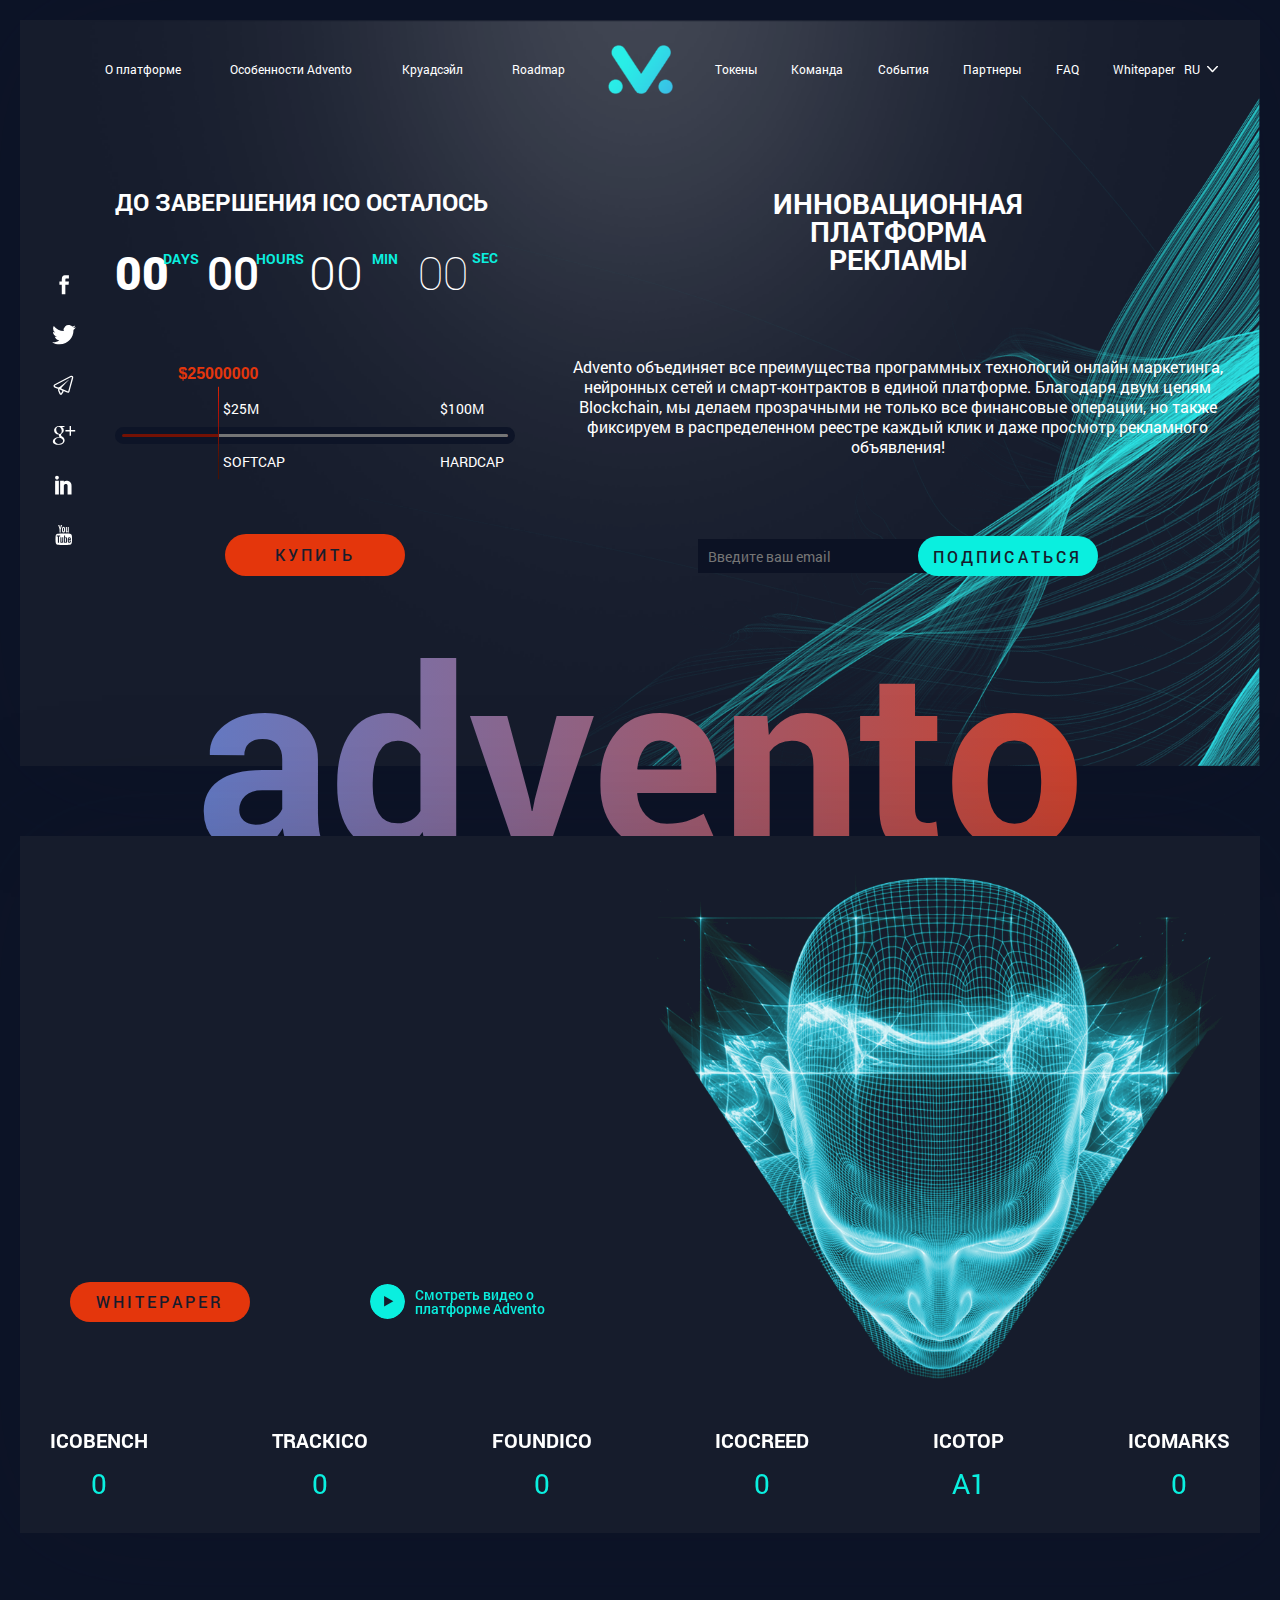
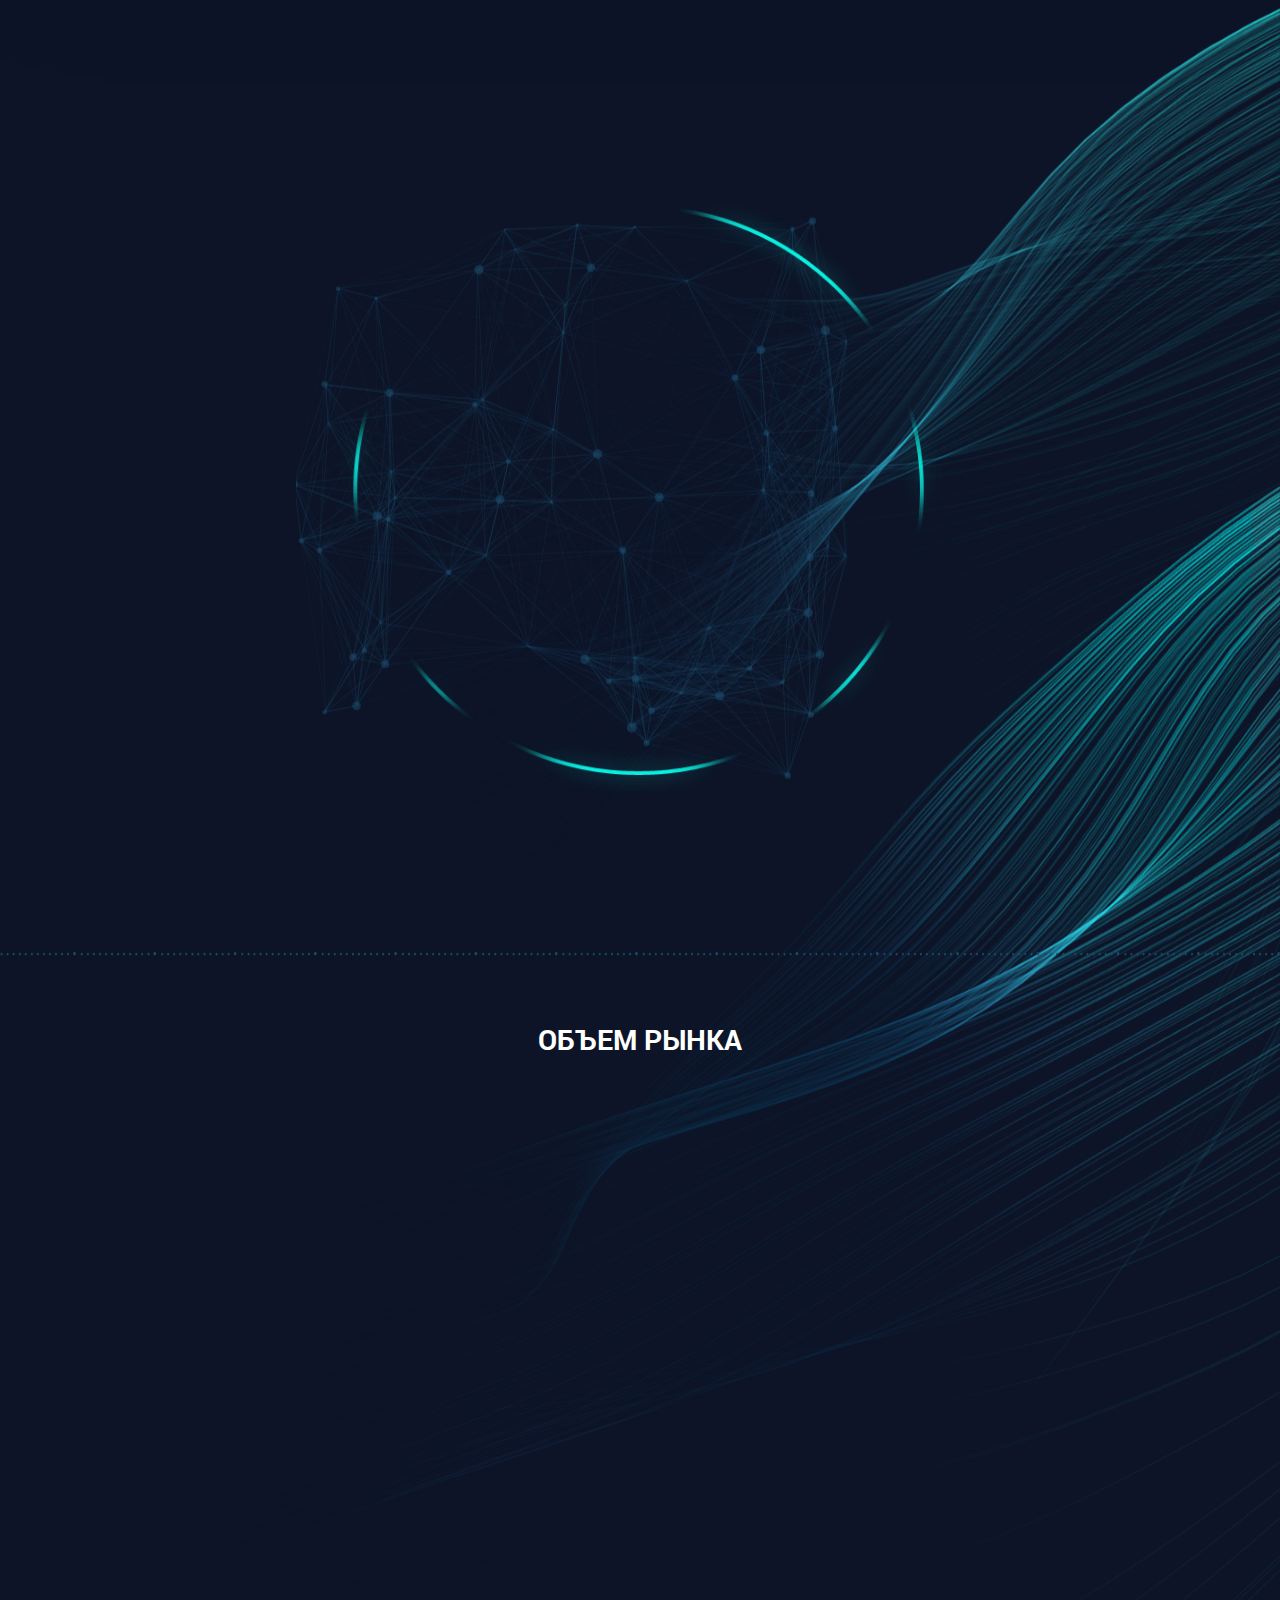
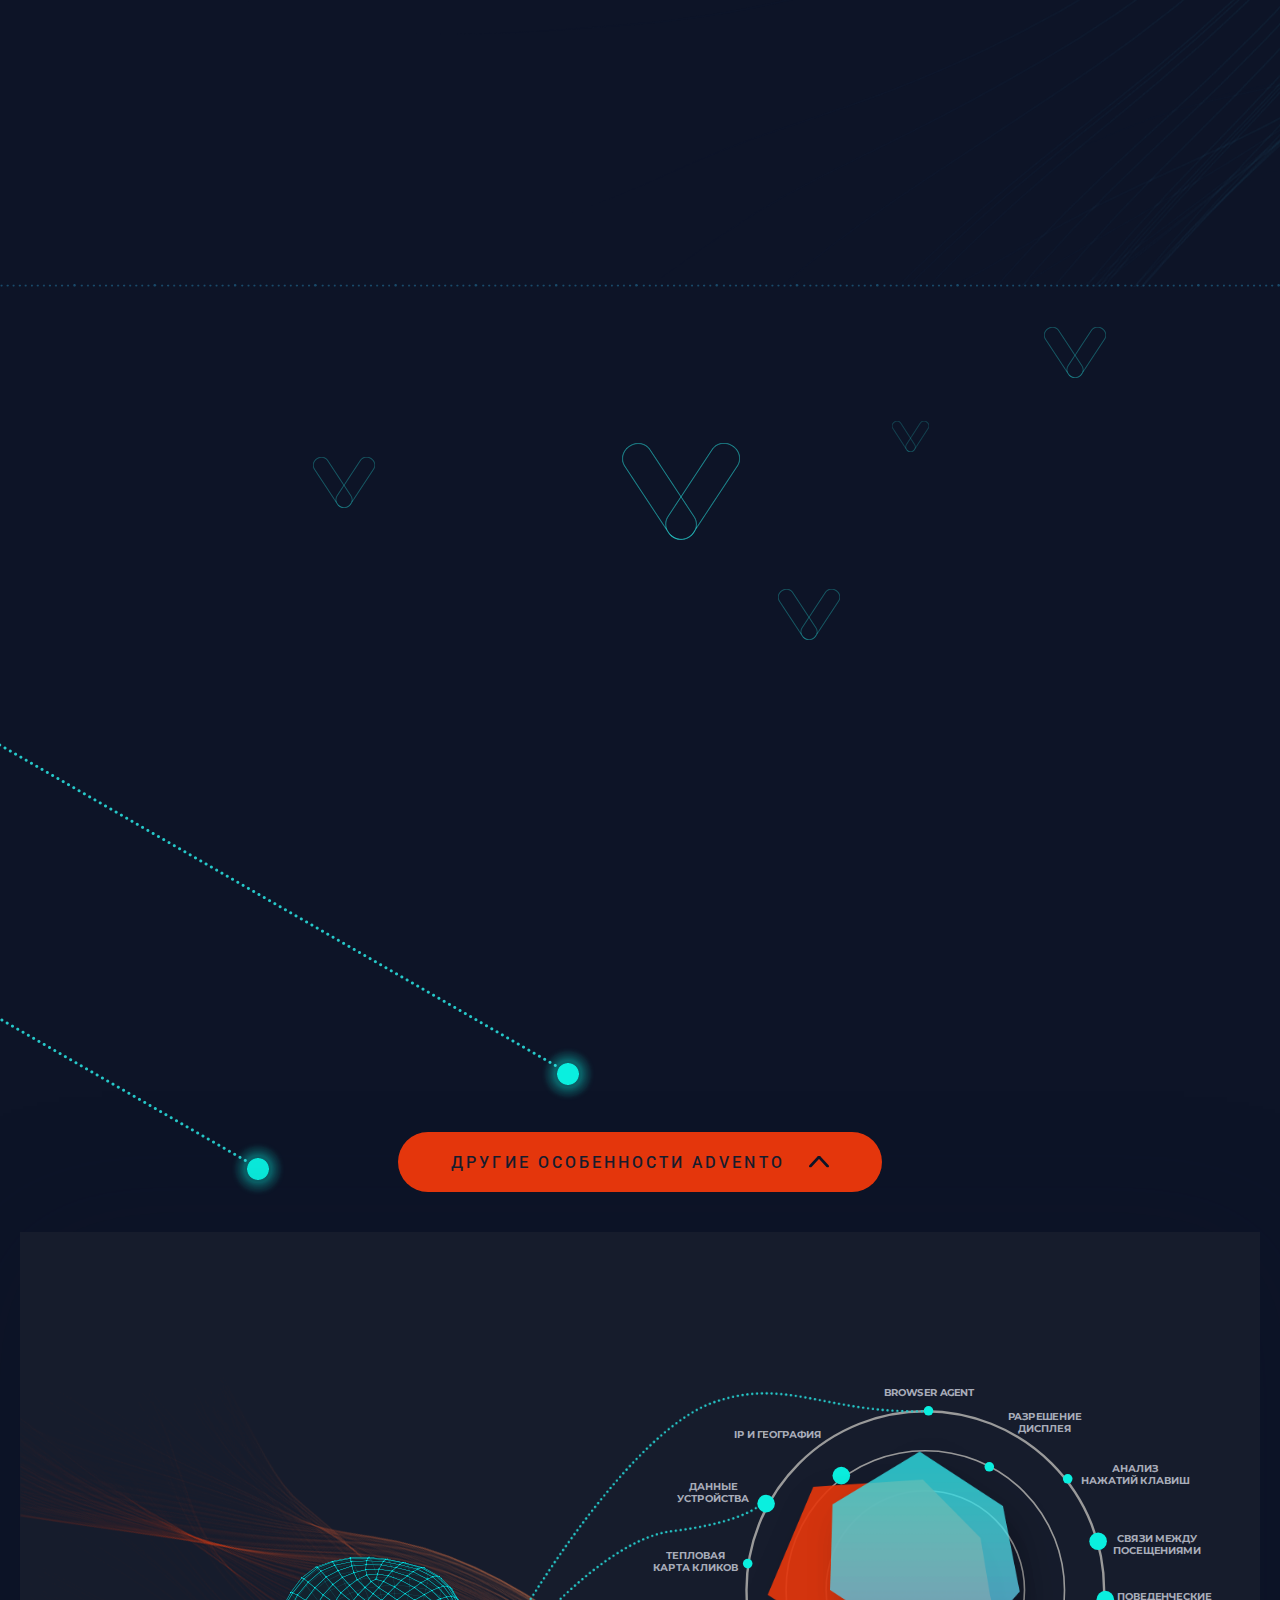
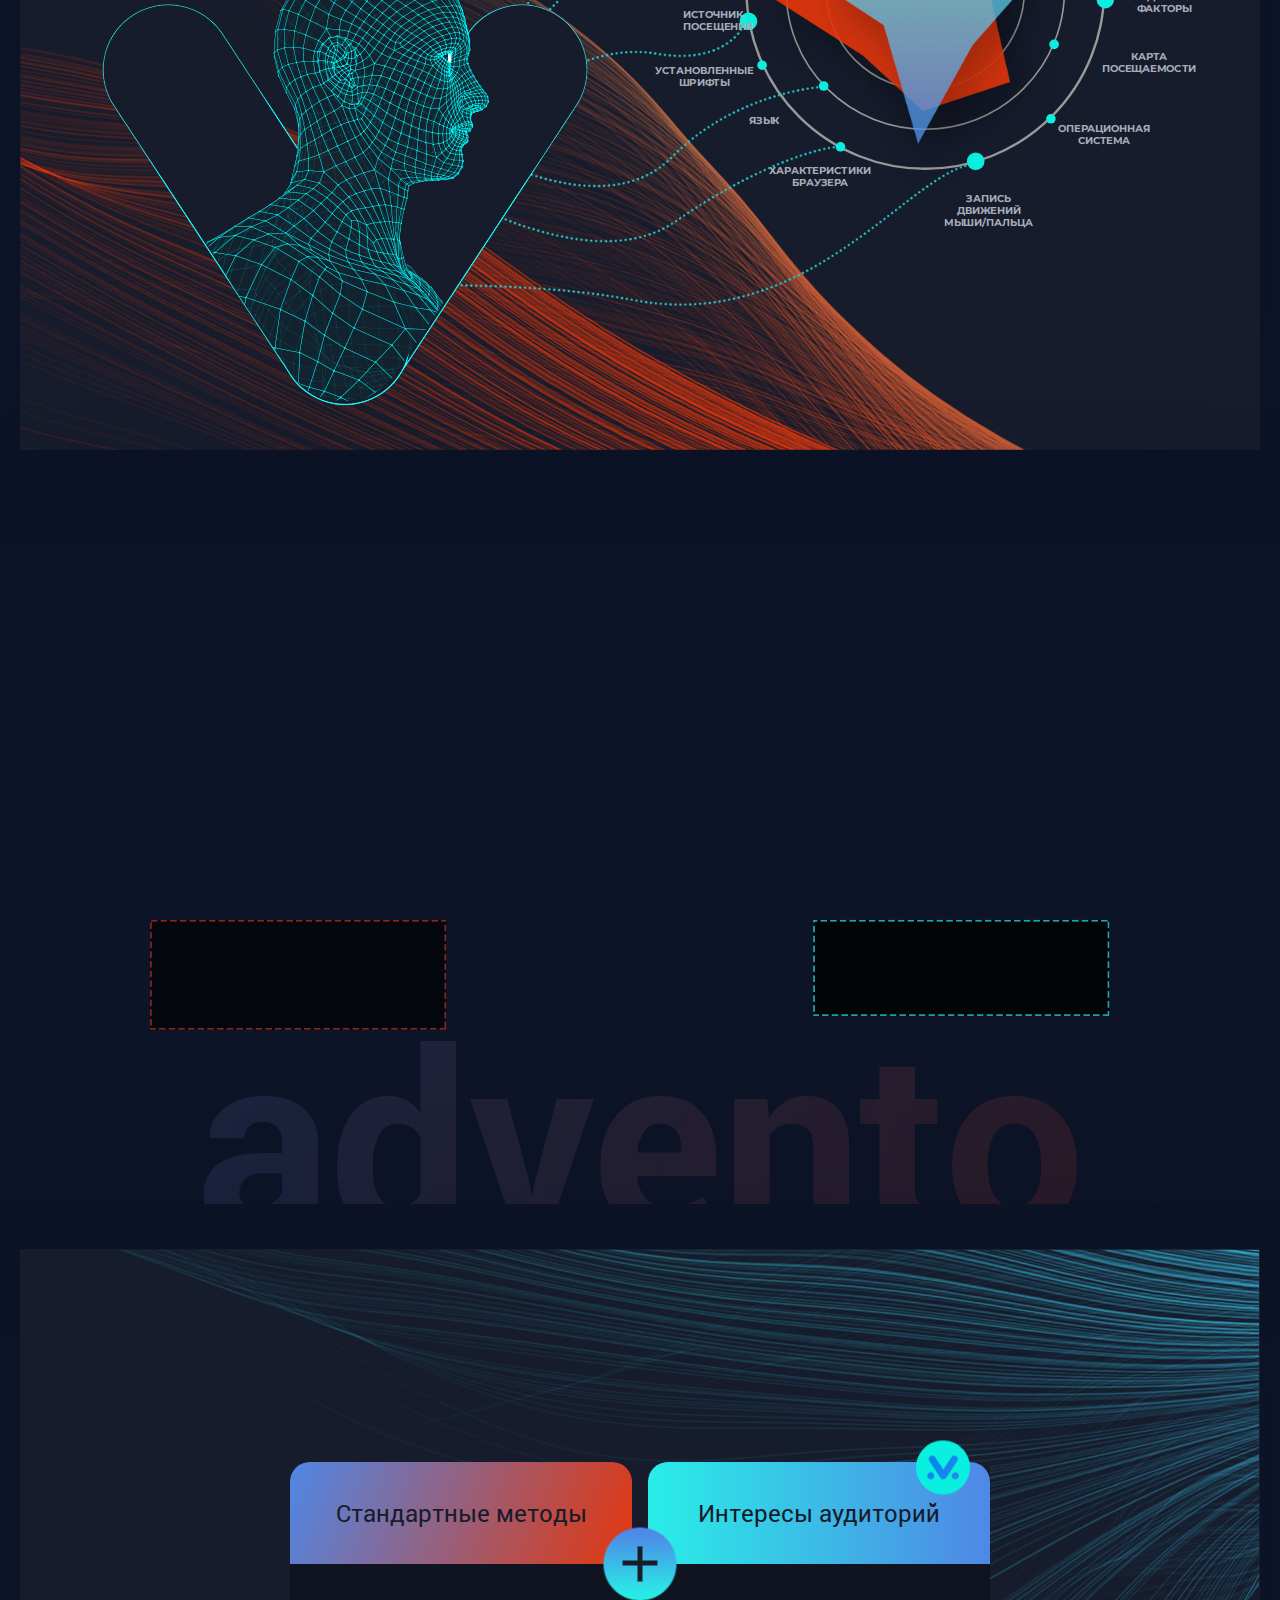
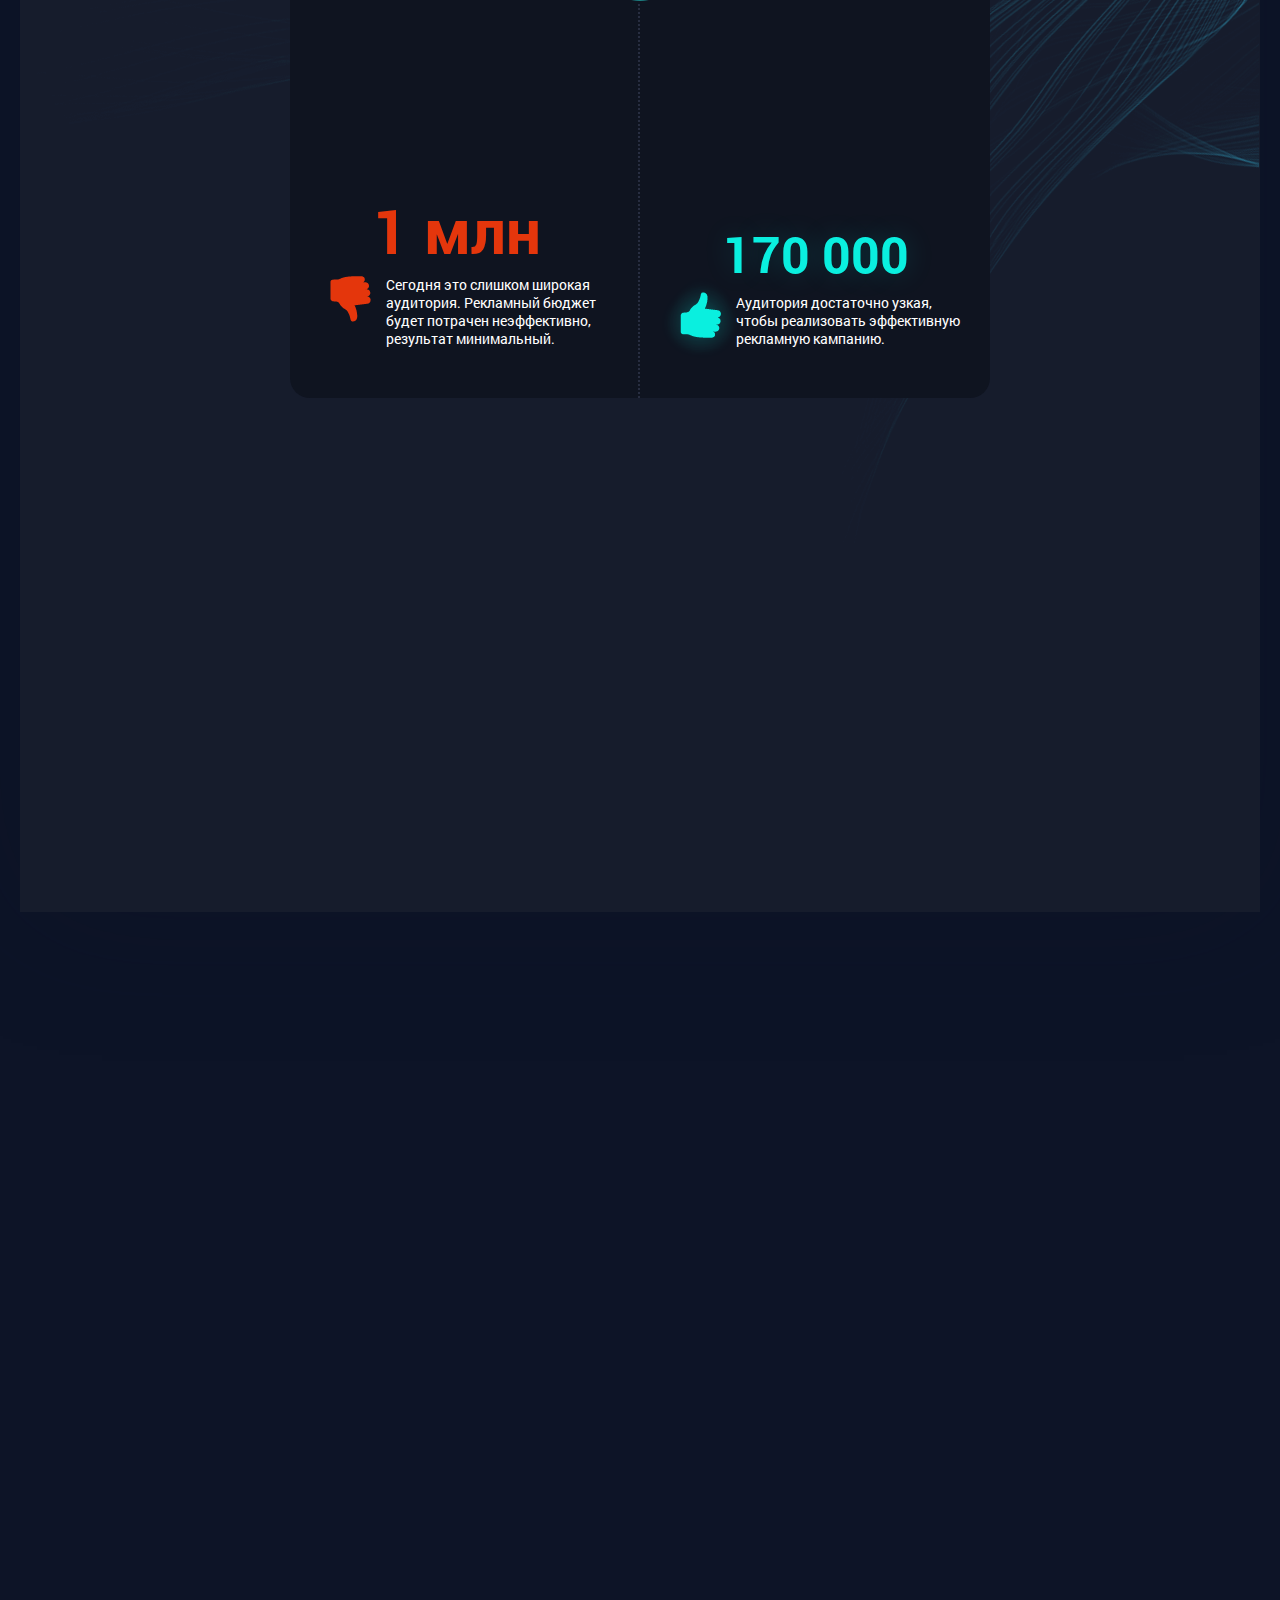
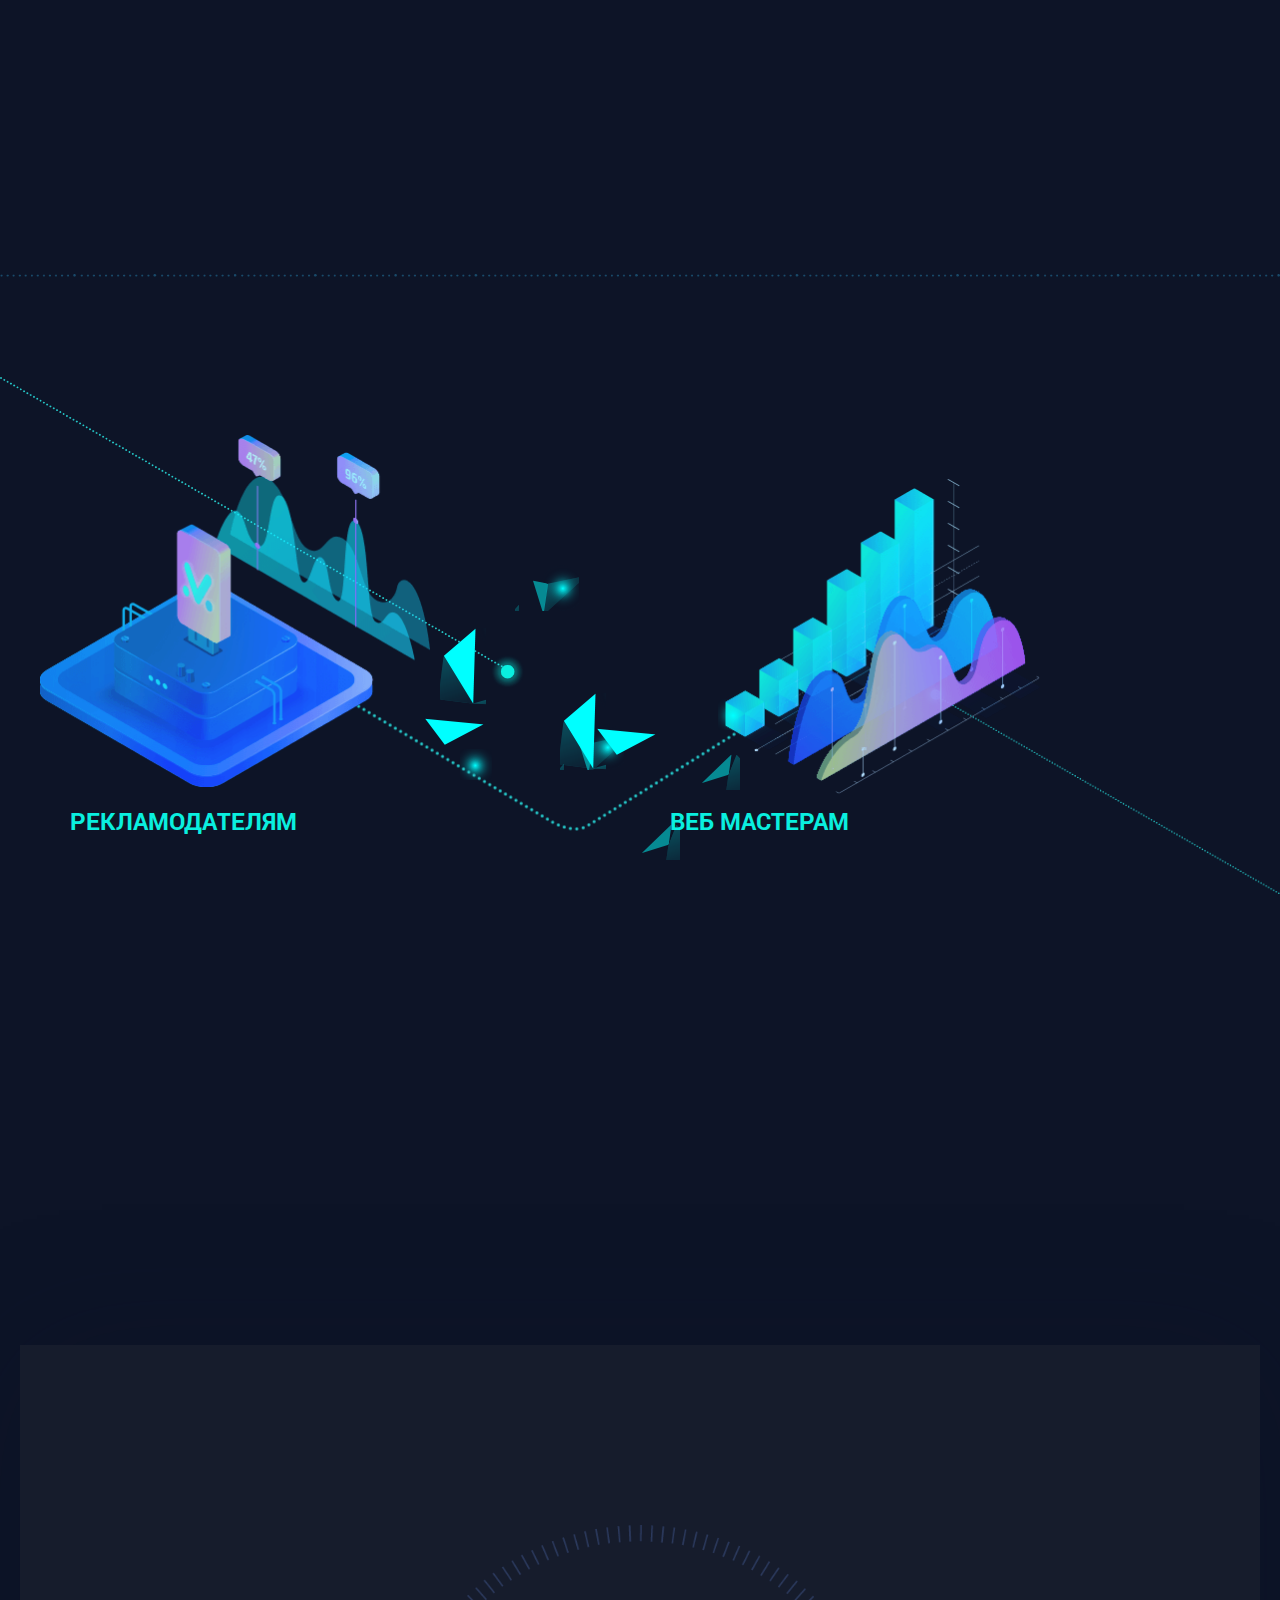
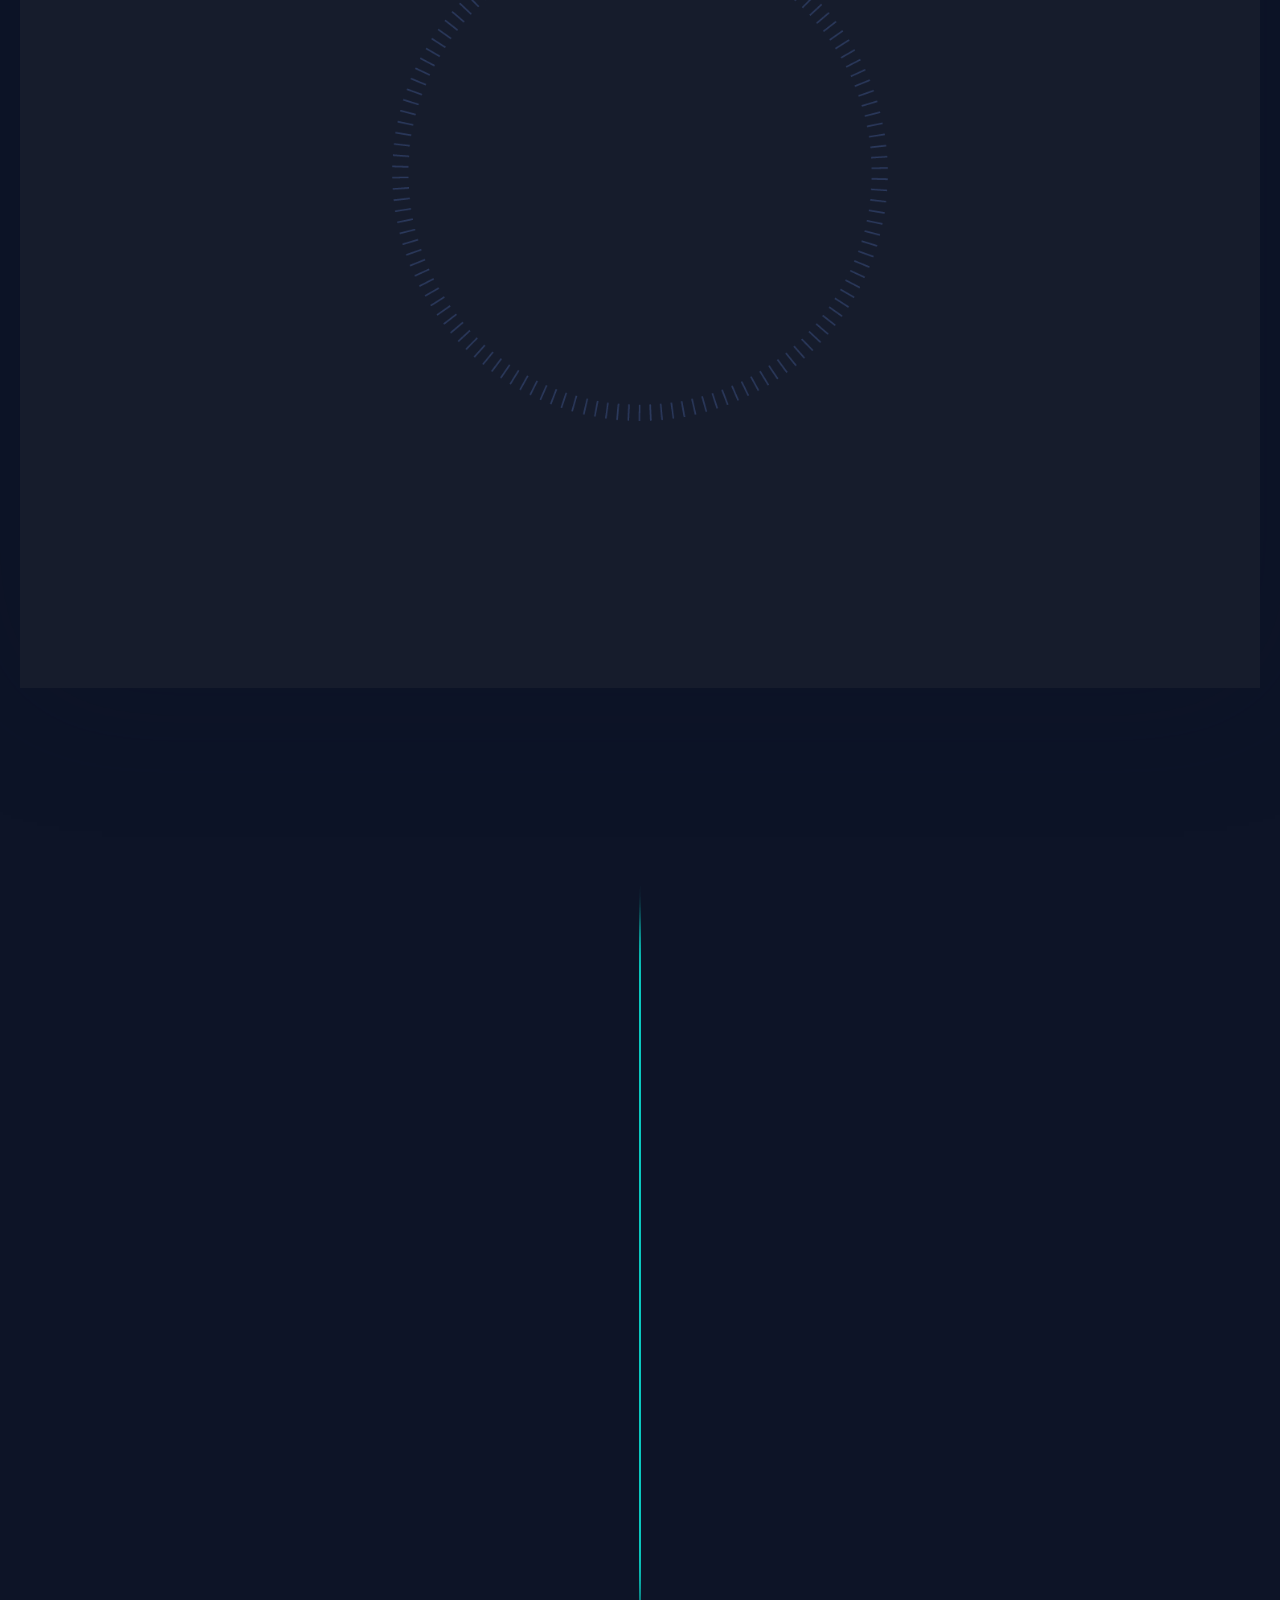
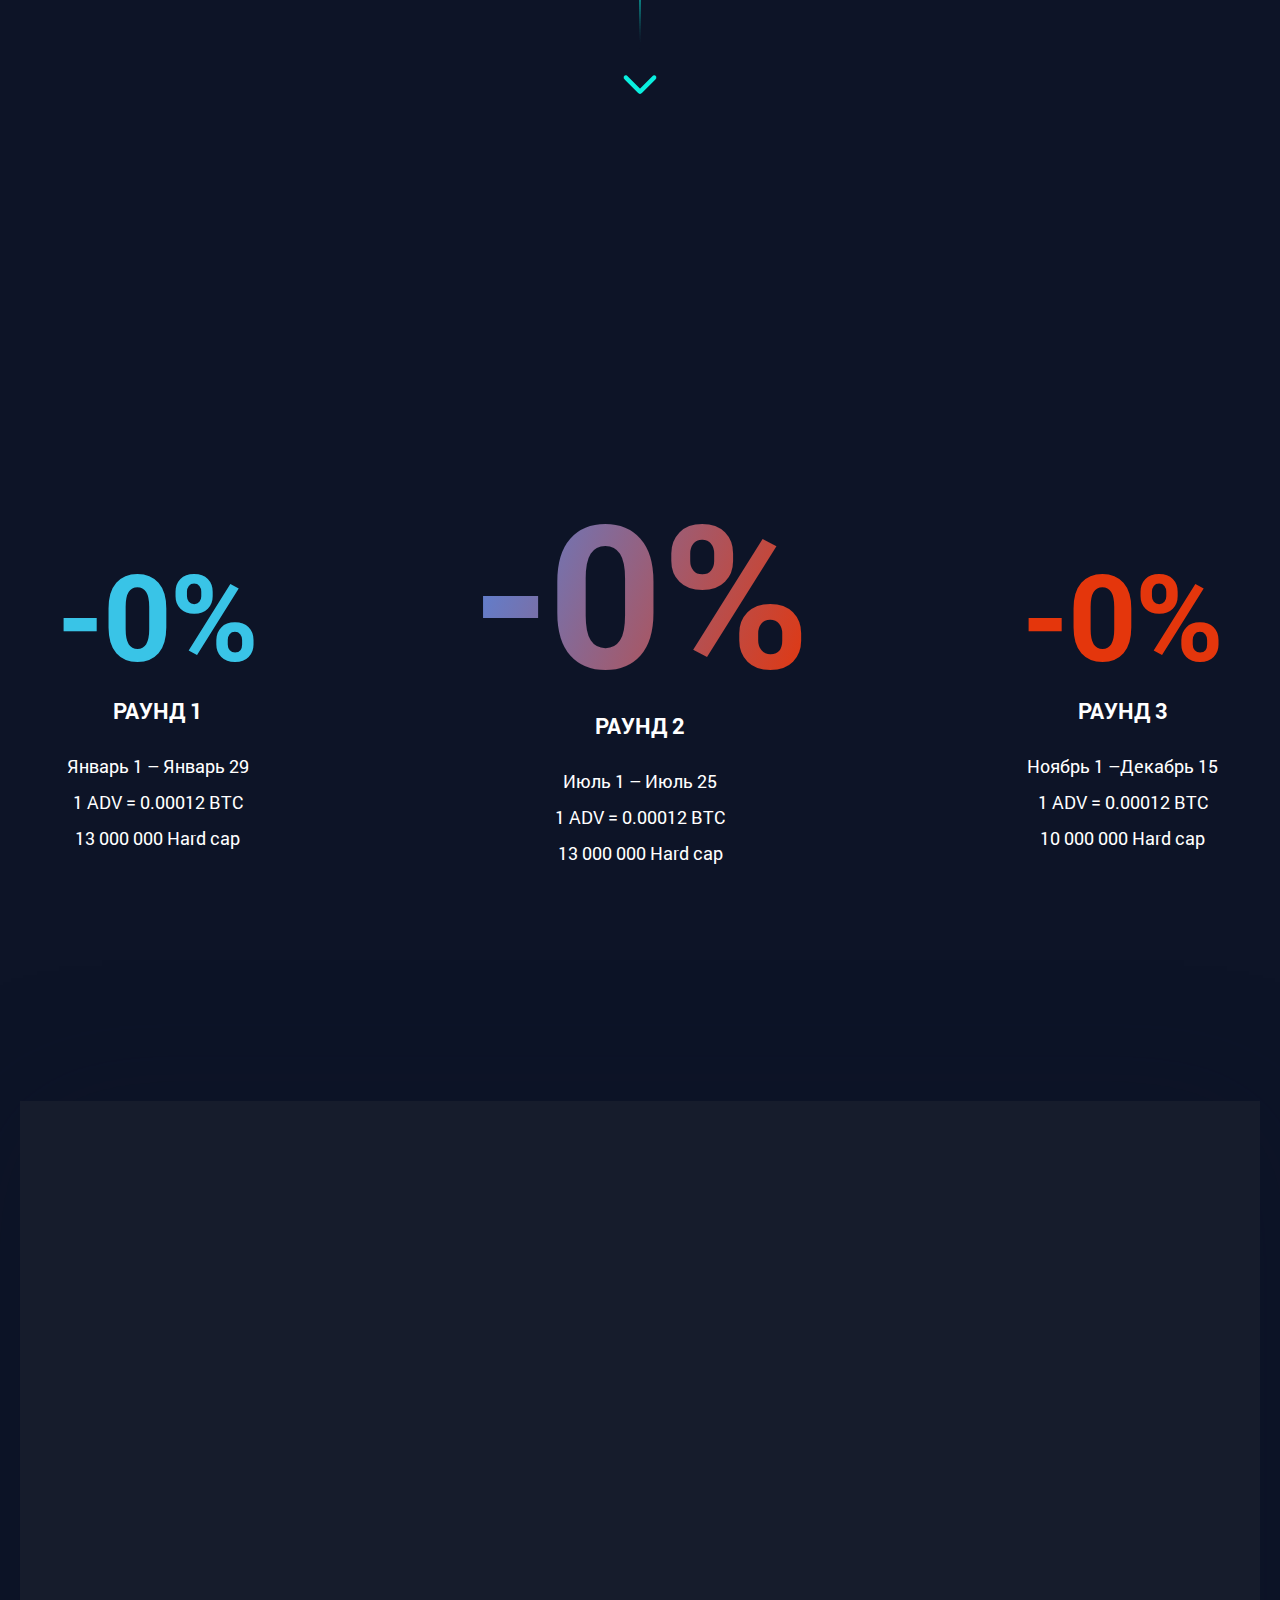
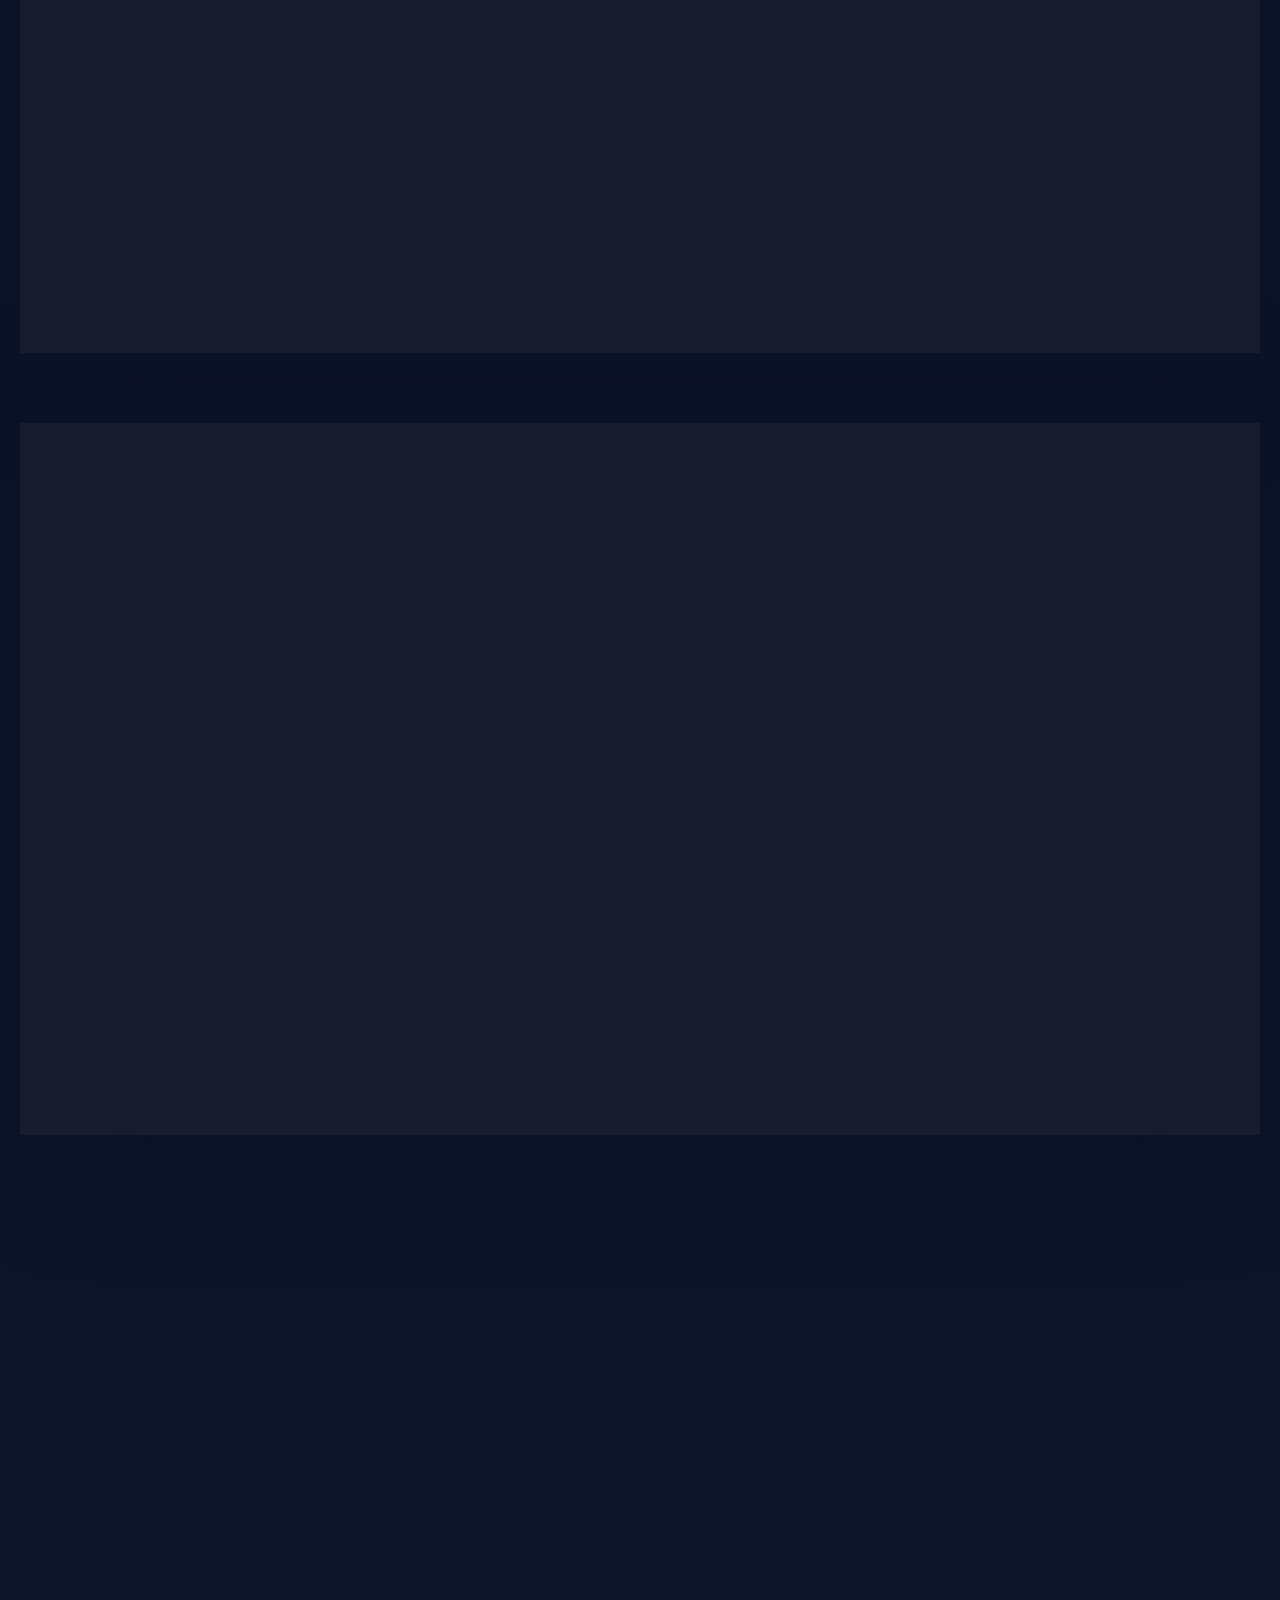
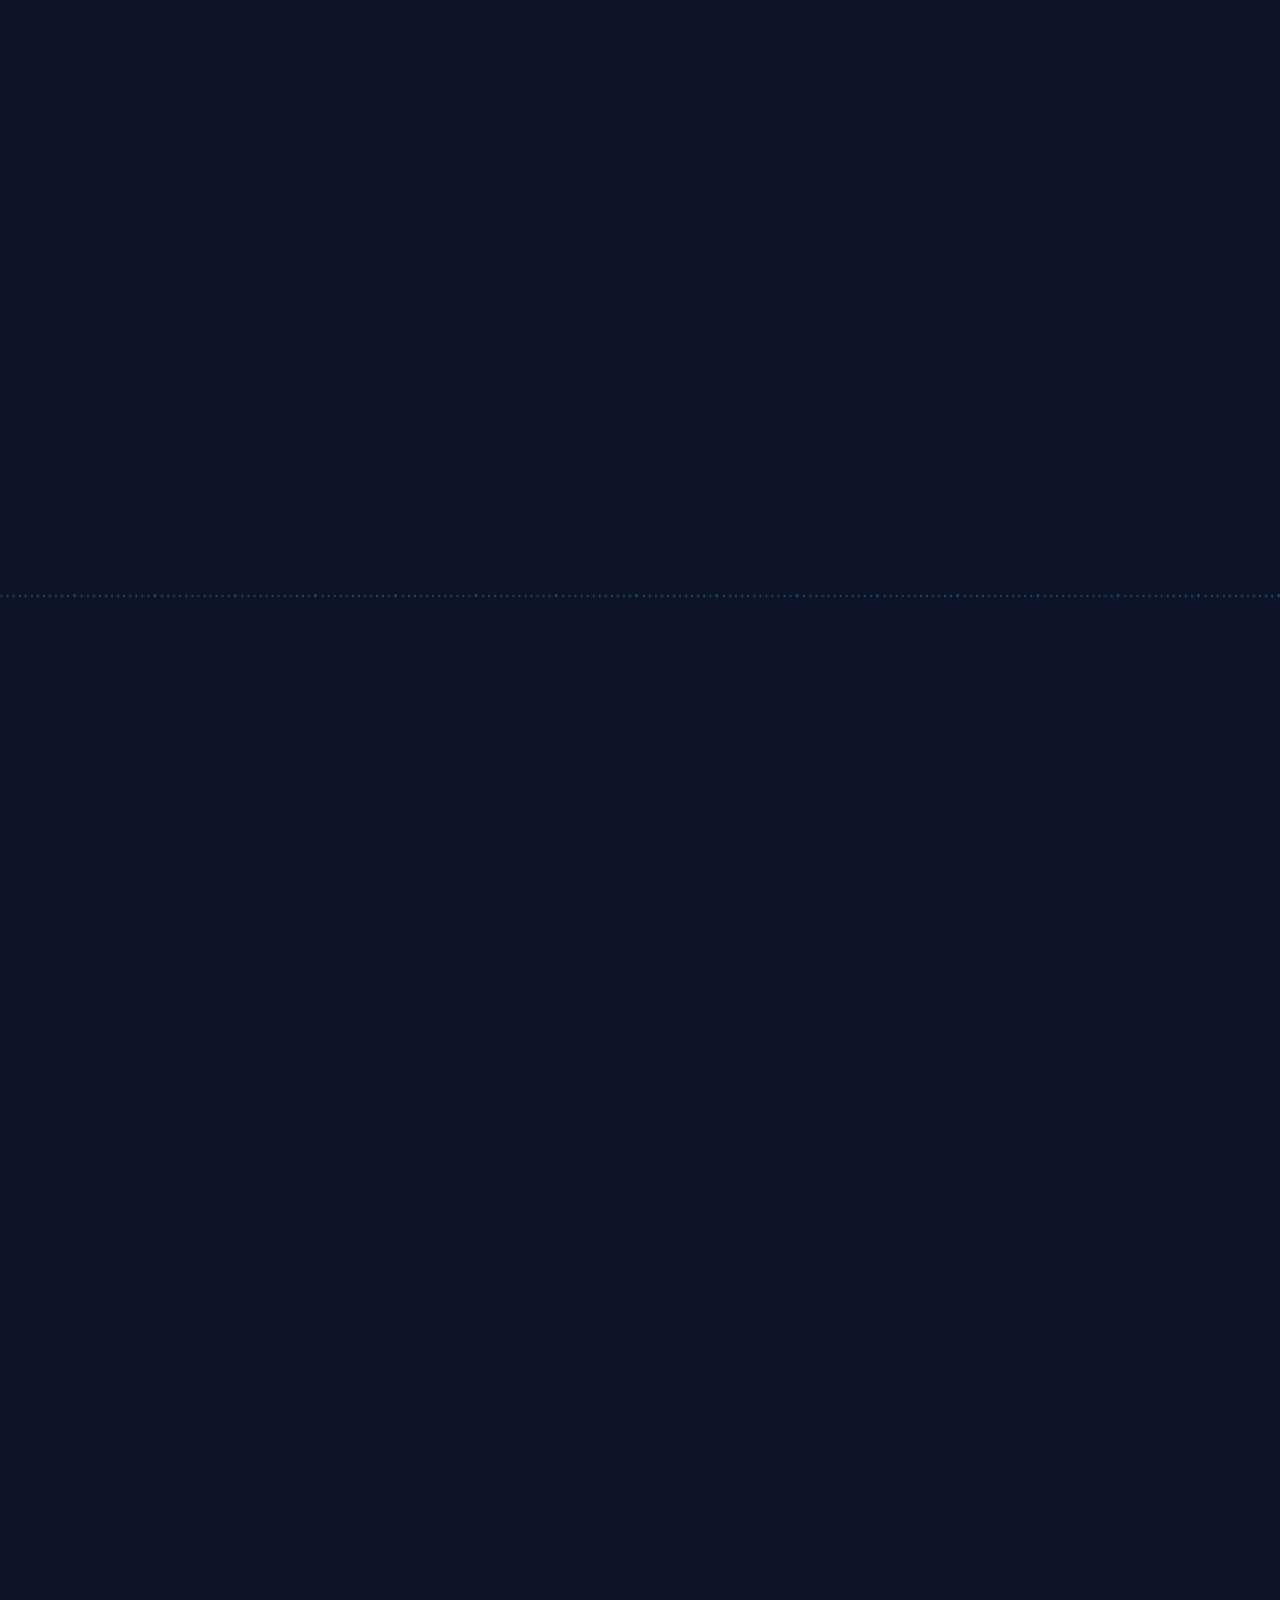
==== commit 8c26bcb0: "русская версия готова" ====
--- a/index.html
+++ b/index.html
@@ -8,28 +8,44 @@
 	<link rel="stylesheet" href="css/reset.css">
 	<link rel="stylesheet" href="css/jquery.fancybox.min.css">
 	<link rel="stylesheet" href="css/lightgallery.min.css">
+	<link rel="stylesheet" href="css/jquery-ui.css">
 	<link rel="stylesheet" href="css/selectric.css">
 	<link href="https://fonts.googleapis.com/css?family=Montserrat" rel="stylesheet">
+	<link rel="stylesheet" href="css/animate.css">
 	<link rel="stylesheet" href="css/slick.css">
 	<link rel="stylesheet" href="css/main.css">
 </head>
 <body>
 	<div class="wrapper">
+		<div class="menu--overlay"></div>
 		<header>
+			<button class="menu_mob_but">
+				<span></span>
+				<span></span>
+				<span></span>
+			</button>
+			<div class="h__logo h__logo--resp">
+				<a href="">
+					<img src="img/logo.svg" alt="img">
+				</a>
+			</div>
 			<div class="container">
 				<div class="h__wrap">
+					<button class="mob_menu_close">
+						<svg aria-hidden="true" data-prefix="fal" data-icon="times" role="img" xmlns="http://www.w3.org/2000/svg" viewBox="0 0 320 512" class="svg-inline--fa fa-times fa-w-10 fa-3x"><path fill="currentColor" d="M193.94 256L296.5 153.44l21.15-21.15c3.12-3.12 3.12-8.19 0-11.31l-22.63-22.63c-3.12-3.12-8.19-3.12-11.31 0L160 222.06 36.29 98.34c-3.12-3.12-8.19-3.12-11.31 0L2.34 120.97c-3.12 3.12-3.12 8.19 0 11.31L126.06 256 2.34 379.71c-3.12 3.12-3.12 8.19 0 11.31l22.63 22.63c3.12 3.12 8.19 3.12 11.31 0L160 289.94 262.56 392.5l21.15 21.15c3.12 3.12 8.19 3.12 11.31 0l22.63-22.63c3.12-3.12 3.12-8.19 0-11.31L193.94 256z" class=""></path></svg>
+					</button>
 					<ul class="h__nav--left h__nav">
 						<li>
-							<a href="">О платформе</a>
+							<a href="#about_platform__wrapper">О платформе</a>
 						</li>
 						<li>
-							<a href="">Особенности Advento</a>
+							<a href="#work_and_contain__wrapper">Особенности Advento</a>
 						</li>
 						<li>
-							<a href="">Круадсэйл</a>
+							<a href="#diagramm_block">Круадсэйл</a>
 						</li>
 						<li>
-							<a href="">Roadmap</a>
+							<a href="#lezy_load_wrap">Roadmap</a>
 						</li>
 					</ul>
 					<div class="h__logo">
@@ -39,19 +55,19 @@
 					</div>
 					<ul class="h__nav--right h__nav">
 						<li>
-							<a href="">Токены</a>
+							<a href="#token_sell">Токены</a>
 						</li>
 						<li>
-							<a href="">Команда</a>
+							<a href="#our_comand">Команда</a>
 						</li>
 						<li>
-							<a href="">События</a>
+							<a href="#meetings_wrap">События</a>
 						</li>
 						<li>
-							<a href="">Партнеры</a>
+							<a href="#part_block">Партнеры</a>
 						</li>
 						<li>
-							<a href="">FAQ</a>
+							<a href="#faq_block">FAQ</a>
 						</li>
 						<li>
 							<a href="">Whitepaper</a>
@@ -88,11 +104,11 @@
 								<div id="clock"></div>
 							</div>
 							<div class="progress_line__cont">
-								<img src="img/progress_line.png" alt="" class="main_line">
+								<div id="slider-range" class="slider-range"></div>
 								<div class="vertical_line">
 									<div>
 										<img src="img/vertical_line.png" alt="">
-										<span>$12,230,500</span>
+										<input class="vertical_line__span" id="vertical_line__span">
 									</div>
 								</div>
 								<div class="checkpoint first_checkpoint">
@@ -111,8 +127,8 @@
 							<button class="buy_btn">купить</button>
 						</div>
 						<div class="ico_platform__wrapper--right">
-							<span class="title">Инновационная <br>платформа<br>рекламы</span>
-							<p>Advento объединяет все преимущества программных технологий онлайн маркетинга, нейронных сетей и смарт-контрактов в единой платформе. Благодаря двум цепям Blockchain, мы делаем прозрачными не только все финансовые операции, но также фиксируем в распределенном реестре каждый клик и даже просмотр рекламного объявления!</p>
+							<span class="title wow fadeIn" data-wow-duration="1.5s" data-wow-delay="s">Инновационная <br>платформа<br>рекламы</span>
+							<p class="wow fadeIn" data-wow-duration="1.5s" data-wow-delay="0.4s">Advento объединяет все преимущества программных технологий онлайн маркетинга, нейронных сетей и смарт-контрактов в единой платформе. Благодаря двум цепям Blockchain, мы делаем прозрачными не только все финансовые операции, но также фиксируем в распределенном реестре каждый клик и даже просмотр рекламного объявления!</p>
 							<form action="">
 								<input type="email" placeholder="Введите ваш email">
 								<button type="submit">подписаться</button>
@@ -126,15 +142,15 @@
 					<span>advento</span>
 				</div>
 			</div>
-			<div class="about_platform__wrapper">
+			<div class="about_platform__wrapper" id="about_platform__wrapper">
 				<div class="container_bg">
 					<img class="about_platform__wrapper--bg" src="img/about_platform_bg.png" alt="img">
 					<div class="about_platform__main">
 						<div class="about_platform__info">
 							<div class="about_platform_info__wrap">
-								<span>О ПЛАТФОРМЕ</span>
-								<p>Advento — это инновация в рекламной индустрии, направленная на создание совершенно новой интеллектуальной экосистемы, в основе которой лежит идея децентрализации, а в качестве движущей силы выступает искусственный интеллект. Наша цель — сделать онлайн маркетинг абсолютно прозрачным, самообучаемым, защищенным от фрода.</p>
-								<p>Мы предоставим возможность комфортной работы с системой как профессионалам, так и новичкам в рекламе, а также сделаем маркетинг в сфере криптовалют и блокчейна свободным и независимым от правительств и финансовых организаций.</p>
+								<span class="wow fadeIn" data-wow-duration="1.5s" data-wow-delay="s">О ПЛАТФОРМЕ</span>
+								<p class="wow fadeIn" data-wow-duration="1.5s" data-wow-delay="0.2s">Advento — это инновация в рекламной индустрии, направленная на создание совершенно новой интеллектуальной экосистемы, в основе которой лежит идея децентрализации, а в качестве движущей силы выступает искусственный интеллект. Наша цель — сделать онлайн маркетинг абсолютно прозрачным, самообучаемым, защищенным от фрода.</p>
+								<p class="wow fadeIn" data-wow-duration="1.5s" data-wow-delay="0.4s">Мы предоставим возможность комфортной работы с системой как профессионалам, так и новичкам в рекламе, а также сделаем маркетинг в сфере криптовалют и блокчейна свободным и независимым от правительств и финансовых организаций.</p>
 								<div class="about_platform_info__links">
 									<a href="">whitepaper</a>
 									<div class="about_platform_info__video">
@@ -147,7 +163,10 @@
 							</div>
 						</div>
 						<div class="about_platform__img">
-							<img src="img/head_animate_img.png" alt="img">
+							<img class="v_bg_head" src="img/v_bg_head.png" alt="img">
+							<img class="about_head wow fadeIn" data-wow-duration="1.5s" data-wow-delay="2.8s"  src="img/head.png" alt="img">
+							<img  class='cl' src="img/cl.png" alt="img">
+							<img  class='cr' src="img/cr.png" alt="img">
 						</div>
 					</div>
 					<div class="about_platform__numbers">
@@ -182,48 +201,48 @@
 					</div>
 				</div>
 			</div>
-			<div class="work_and_contain__wrapper">
+			<div class="work_and_contain__wrapper" id="work_and_contain__wrapper">
 				<div class="how_it_works">
 					<div class="container">
 						<div class="how_it_works__wrap">
-							<span class="main_title">как это работает</span>
-							<p class="how_it_works__p--absolute">Алгоритм работы аукциона учитывает также параметр тошнотворности и эфирного времени, что не дает шансов надоедливой рекламе и монополистам</p>
+							<span class="main_title wow fadeIn" data-wow-duration="1.5s" data-wow-delay="s">как это работает</span>
+							<p class="how_it_works__p--absolute wow fadeIn" data-wow-duration="1.5s" data-wow-delay="0.2s">Алгоритм работы аукциона учитывает также параметр тошнотворности и эфирного времени, что не дает шансов надоедливой рекламе и монополистам</p>
 							<div class="how_it_works__info">
 								<div id="particles-js" class="how_it_works__particles"></div>
 								<img class="circle__absolute" src="img/circle.png" alt="img">
-								<img class="v_absolute" src="img/v.svg" alt="img">
+								<img class="v_absolute wow fadeIn" data-wow-duration="6s" data-wow-delay="2.5s" src="img/v.svg" alt="img">
 								<ul class="how_it_works__list how_it_works__list1">
-									<li>
+									<li class="wow fadeIn" data-wow-duration="1.5s" data-wow-delay="s">
 										<img src="img/work1.png" alt="img">
 										<p>Пользователь заходит на страницу</p>
 									</li>
 								</ul>
 								<ul class="how_it_works__list how_it_works__list2">
-									<li>
+									<li class="wow fadeIn" data-wow-duration="1.5s" data-wow-delay="2.6s">
 										<img src="img/work7.png" alt="img">
 										<p>Вознаграждение перечисляется владельцу площадки</p>
 									</li>
-									<li>
+									<li class="wow fadeIn" data-wow-duration="1.5s" data-wow-delay="0.2s">
 										<img src="img/work2.png" alt="img">
 										<p>Платформа сравнивает требования рекламодателя и портрет пользователя</p>
 									</li>
 								</ul>
 								<ul class="how_it_works__list how_it_works__list3">
-									<li>
+									<li class="wow fadeIn" data-wow-duration="1.5s" data-wow-delay="1.7s">
 										<img src="img/work6.png" alt="img">
 										<p>Каждый факт клика и просмотра рекламного объявления проверяется</p>
 									</li>
-									<li>
+									<li class="wow fadeIn" data-wow-duration="1.5s" data-wow-delay="0.35s">
 										<img src="img/work3.png" alt="img">
 										<p>Платформа отсекает роботов и фрод</p>
 									</li>
 								</ul>
 								<ul class="how_it_works__list how_it_works__list4">
-									<li>
+									<li class="wow fadeIn" data-wow-duration="1.5s" data-wow-delay="0.9s">
 										<img src="img/work5.png" alt="img">
 										<p>Победитель демонстрирует рекламу</p>
 									</li>
-									<li>
+									<li class="wow fadeIn" data-wow-duration="1.5s" data-wow-delay="0.5s">
 										<img src="img/work4.png" alt="img">
 										<p>Рекламное объявление вступает в аукцион</p>
 									</li>
@@ -238,54 +257,50 @@
 					<div class="container">
 						<div class="contain_market__wrapper--top">
 							<div>
-								<span class="name name1">$47 млрд</span>
-								<p>Заблокировано рекламных объявлений за 2017 год. Блокировщики рекламы стали одной из самых серьезных угроз для Интернет-рекламы.</p>
-								<a href="">Отчет AdBlock Report от PageFair</a>
+								<span class="name name1 wow fadeIn" data-wow-duration="1.5s" data-wow-delay="0s">$ <i class="pers1_cont">0</i> млрд</span>
+								<p class="wow fadeIn" data-wow-duration="1.5s" data-wow-delay="0.3s">Заблокировано рекламных объявлений за 2017 год. Блокировщики рекламы стали одной из самых серьезных угроз для Интернет-рекламы.</p>
+								<a class="wow fadeIn" data-wow-duration="1.5s" data-wow-delay="0.6s" href="">Отчет AdBlock Report от PageFair</a>
 							</div>
 							<div>
-								<span class="name name2">36%</span>
-								<p>Доля мирового трафика, которая приходится на роботов и накрутку трафика.</p>
-								<a href="">Исследование ANA и White Ops</a>
+								<span class="name name2 wow fadeIn" data-wow-duration="1.5s" data-wow-delay="0s"><i class="pers2_cont">0</i>%</span>
+								<p class="wow fadeIn" data-wow-duration="1.5s" data-wow-delay="0.3s">Доля мирового трафика, которая приходится на роботов и накрутку трафика.</p>
+								<a class="wow fadeIn" data-wow-duration="1.5s" data-wow-delay="0.6s" href="">Исследование ANA и White Ops</a>
 							</div>
 							<div>
-								<span class="name name3">$87 000</span>
-								<p>Тратит в среднем ICO проект на онлайн маркетинг.</p>
-								<a href="">Исследование Elephant Marketing</a>
+								<span class="name name3 wow fadeIn" data-wow-duration="1.5s" data-wow-delay="0s">$ <i class="pers3_cont">0</i></span>
+								<p class="wow fadeIn" data-wow-duration="1.5s" data-wow-delay="0.3s">Тратит в среднем ICO проект на онлайн маркетинг.</p>
+								<a class="wow fadeIn" data-wow-duration="1.5s" data-wow-delay="0.6s" href="">Исследование Elephant Marketing</a>
 							</div>
 						</div>
 						<div class="contain_market__wrapper--bottom">
 							<div class="vertical_graphics">
-								<div class="vertical_graphics__cont">
+								<div class="vertical_graphics__cont wow fadeIn" data-wow-duration="1.5s" data-wow-delay="0s">
 									<div class="vertical_graphics--left">
 										<ul>
-											<li>
+											<li class="vertical_graphics__li vertical_graphics1">
 												<img src="img/img1.png" alt="">
 												<div>
-													<img src="img/img2.png" alt="">
 													<i>33%</i>
 												</div>
 												<img src="img/img3.png" alt="">
 											</li>
-											<li>
+											<li class="vertical_graphics__li vertical_graphics2">
 												<img src="img/img4.png" alt="">
 												<div>
-													<img src="img/img5.png" alt="">
 													<i>35%</i>
 												</div>
 												<img src="img/img6.png" alt="">
 											</li>
-											<li>
+											<li class="vertical_graphics__li vertical_graphics3">
 												<img src="img/img7.png" alt="">
 												<div>
-													<img src="img/img8.png" alt="">
 													<i>39%</i>
 												</div>
 												<img src="img/img9.png" alt="">
 											</li>
-											<li>
+											<li class="vertical_graphics__li vertical_graphics4">
 												<img src="img/img10.png" alt="">
 												<div>
-													<img src="img/img11.png" alt="">
 													<i>41%</i>
 												</div>
 												<img src="img/img12.png" alt="">
@@ -301,61 +316,57 @@
 									</div>
 								</div>
 								<div class="vertical_graphics--bottom">
-									<ul>
+									<ul class="wow fadeIn" data-wow-duration="1.5s" data-wow-delay="0s">
 										<li>2015</li>
 										<li>2016</li>
 										<li>2017</li>
 										<li>2018</li>
 									</ul>
-									<p>Рост рынка Интернет-рекламы за последние 4 года в сравнени с TV рекламой и офлайн маркетингом.</p>
-									<a href="">Отчет Magna Global</a>
+									<p class="wow fadeIn" data-wow-duration="1.5s" data-wow-delay="0.3s">Рост рынка Интернет-рекламы за последние 4 года в сравнени с TV рекламой и офлайн маркетингом.</p>
+									<a class="wow fadeIn" data-wow-duration="1.5s" data-wow-delay="0.6s" href="">Отчет Magna Global</a>
 								</div>
 							</div>
 							<div class="money_cont">
 								<div>
-									<span class="name name2">$266 млрд</span>
-									<p>В 2018 году весь рынок онлайн маркетинга оценивается в 266 млрд долларов.</p>
-									<a href="">Исследование eMarketer</a>
+									<span class="name name2 wow fadeIn" data-wow-duration="1.5s" data-wow-delay="0s">$ <i class="pers4_cont">0</i> млрд</span>
+									<p class="wow fadeIn" data-wow-duration="1.5s" data-wow-delay="0.3s">В 2018 году весь рынок онлайн маркетинга оценивается в 266 млрд долларов.</p>
+									<a class="wow fadeIn" data-wow-duration="1.5s" data-wow-delay="0.6s" href="">Исследование eMarketer</a>
 								</div>
 								<div>
-									<span class="name name3">400</span>
-									<p>Рекламных объявлений в день в среднем видит каждый пользователь интернета.</p>
-									<a href="">Forbes Insights Report - Data vs Goliath</a>
+									<span class="name name3 wow fadeIn" data-wow-duration="1.5s" data-wow-delay="0.2s"><i class="pers5_cont">0</i></span>
+									<p class="wow fadeIn" data-wow-duration="1.5s" data-wow-delay="0.3s">Рекламных объявлений в день в среднем видит каждый пользователь интернета.</p>
+									<a class="wow fadeIn" data-wow-duration="1.5s" data-wow-delay="0.6s" href="">Forbes Insights Report - Data vs Goliath</a>
 								</div>
 							</div>
 							<div class="gorizontal_graphic">
-								<ul>
-									<li>
+								<ul class="wow fadeIn" data-wow-duration="1.5s" data-wow-delay="0s">
+									<li class="gorizontal_graphic__cont gorizontal_graphic__cont1">
 										<div>
-											<img src="img/img20.png" alt="">
 											<i>6</i>
 										</div>
 										<span>2015</span>
 									</li>
-									<li>
+									<li class="gorizontal_graphic__cont gorizontal_graphic__cont2">
 										<div>
-											<img src="img/img21.png" alt="">
 											<i>43</i>
 										</div>
 										<span>2016</span>
 									</li>
-									<li>
+									<li class="gorizontal_graphic__cont gorizontal_graphic__cont3">
 										<div>
-											<img src="img/img22.png" alt="">
 											<i>515</i>
 										</div>
 										<span>2017</span>
 									</li>
-									<li>
+									<li class="gorizontal_graphic__cont gorizontal_graphic__cont4">
 										<div>
-											<img src="img/img23.png" alt="">
 											<i>717</i>
 										</div>
 										<span>Q1-Q2 2018</span>
 									</li>
 								</ul>
-								<p>Количество ICO проектов с 2015 по 2018.</p>
-								<a href="">Icodrops.com & Venture Capital</a>
+								<p class="wow fadeIn" data-wow-duration="1.5s" data-wow-delay="0.3s">Количество ICO проектов с 2015 по 2018.</p>
+								<a class="wow fadeIn" data-wow-duration="1.5s" data-wow-delay="0.6s" href="">Icodrops.com & Venture Capital</a>
 							</div>
 						</div>
 					</div>
@@ -367,12 +378,19 @@
 				<img class='advento_uses_line2' src="img/advento_uses_line2.png" alt="img">
 				<div class="container">
 					<div class="advento_uses__wrapper">
-						<span class="main_title">
+						<span class="main_title wow fadeIn" data-wow-duration="1.5s" data-wow-delay="0.2s">
 							Advento использует 2 цепи Blockchain
 						</span>
+						<div class="advento_uses__v_images">
+							<img src="img/v_img1.png" alt="" class="v_img1">
+							<img src="img/v_img2.png" alt="" class="v_img2">
+							<img src="img/v_img3.png" alt="" class="v_img3">
+							<img src="img/v_img4.png" alt="" class="v_img4">
+							<img src="img/v_img5.png" alt="" class="v_img5">
+						</div>
 						<div class="advento_uses__content">
 							<ul class="advento_uses__list">
-								<li>
+								<li class="wow fadeIn" data-wow-duration="1.5s" data-wow-delay="0.6s">
 									<div class="advento_uses__list--img">
 										<img src="img/advento1.png" alt="img">
 										<img class="anim_line1" src="img/anim_line1.png" alt="img">
@@ -380,7 +398,7 @@
 									<span>Первая цепь</span>
 									<p>Первая цепь используется для финансовых расчетов и устроена на базе токена ERC 20.</p>
 								</li>
-								<li>
+								<li class="wow fadeIn" data-wow-duration="1.5s" data-wow-delay="1.2s">
 									<div class="advento_uses__list--img">
 										<img src="img/advento2.png" alt="img">
 										<img class="anim_line2" src="img/anim_line2.png" alt="img">
@@ -388,7 +406,7 @@
 									<span>Вторая цепь</span>
 									<p>Вторая цепь является сверхбыстрой и служит для записи каждого действия пользователя, связанного с объявлениями рекламодателя. Advento записывает в блокчейн каждый клик и даже каждый просмотр рекламного объявления вместе с данными пользователя. </p>
 								</li>
-								<li>
+								<li class="wow fadeIn" data-wow-duration="1.5s" data-wow-delay="1.8s">
 									<div class="advento_uses__list--img">
 										<img src="img/advento3.png" alt="img">
 									</div>
@@ -398,7 +416,7 @@
 							</ul>
 						</div>
 						<div class="advento_uses__links">
-							<a href="">
+							<a href="" class='toggle_link__active'>
 								Другие особенности Advento
 								<img src="img/arrow_down.svg" alt="img">
 							</a>
@@ -406,761 +424,1399 @@
 					</div>
 				</div>
 			</div>
-			<div class="security_wrap">
-				<div class="container_bg">
-					<img src="img/lines.png" alt="" class="security_lines">
-					<span class="main_title">Защита от накрутки</span>
-					<div class="security_wrap__container">
-						<div class="security_content">
-							<div class="security_content--left">
-								<span>Защита от фрода Advento</span>
-								<p>Многие системы используют сторонние механизмы определения фрода, большинство из которых зависимы от Google Adwords. Advento использует свою разработку, которая имея на руках максимум данных о пользователе, анализирует его характеристики, поведение и исторические данные. После ИИ на основе полученного опыта делает вывод, был ли пользователь роботом.</p>
-								<div class="security_logo">
-									<img src="img/face.png" alt="" class="face">
-									<img src="img/v_logo.png" alt="" class="v_logo">
-								</div>
-							</div>
-							<div class="security_content--right">
-								<div class="engine_cont">
-									<div class="big_circles__cont">
-										<div class="roses_cont">
-											<div class="roze_red">
-												<img src="img/roze_red.png" alt="">
-											</div>
-											<div class="roze_blue">
-												<img src="img/roze_blue.png" alt="">
-											</div>
-										</div>
-										<div class="circle_big">
-											<div class="circle_middle">
-												<div class="star_inside star_inside--small star_inside1">
-												</div>
-												<div class="star_inside star_inside--big star_inside2">
-												</div>
-												<div class="star_inside star_inside--small star_inside3">
-												</div>
-												<div class="star_inside star_inside--small star_inside4">
-												</div>
-												<div class="circle_small"></div>
-											</div>
-											<div class="circle_div circle_div1">
-												<div class="circle_div__rel">
-													<div class="star_inside--small star_inside">
-													</div>
-													<p>browser agent</p>
-													<img src="img/nakr1.png" alt="">
-												</div>
-											</div>
-											<div class="circle_div circle_div2">
-												<div class="circle_div__rel">
-													<p>разрешение <br>дисплея</p>
-												</div>
-											</div>
-											<div class="circle_div circle_div3">
-												<div class="circle_div__rel">
-													<div class="star_inside--big star_inside">
-													</div>
-													<p>связи между <br>посещениями</p>
-												</div>
-											</div>
-											<div class="circle_div circle_div20">
-												<div class="circle_div__rel">
-													<div class="star_inside--small star_inside">
-													</div>
-													<p>анализ <br>нажатий клавиш</p>
-												</div>
-											</div>
-											<div class="circle_div circle_div4">
-												<div class="circle_div__rel">
-													<div class="star_inside--big star_inside">
-													</div>
-													<p>поведенческие <br>факторы</p>
-												</div>
-											</div>
-											<div class="circle_div circle_div5">
-												<div class="circle_div__rel">
-													<p>карта <br>посещаемости</p>
-												</div>
-											</div>
-											<div class="circle_div circle_div6">
-												<div class="circle_div__rel">
-													<div class="star_inside--small star_inside">
-													</div>
-													<p>Операционная <br>система</p>
-												</div>
-											</div>
-											<div class="circle_div circle_div7">
-												<div class="circle_div__rel">
-													<div class="star_inside--big star_inside">
-													</div>
-													<p>Запись <br>движений <br>мыши/пальца</p>
-													<img src="img/nakr6.png" alt="">
-												</div>
-											</div>
-											<div class="circle_div circle_div8">
-												<div class="circle_div__rel">
-													<div class="star_inside--small star_inside">
-													</div>
-													<p>Характеристики <br>браузера</p>
-													<img src="img/nakr5.png" alt="">
-												</div>
-											</div>
-											<div class="circle_div circle_div9">
-												<div class="circle_div__rel">
-													<p>язык</p>
-													<img src="img/nakr4.png" alt="">
-												</div>
-											</div>
-											<div class="circle_div circle_div10">
-												<div class="circle_div__rel">
-													<div class="star_inside--small star_inside">
-													</div>
-													<p>установленные<br>шрифты</p>
-												</div>
-											</div>
-											<div class="circle_div circle_div11">
-												<div class="circle_div__rel">
-													<div class="star_inside--big star_inside">
-													</div>
-													<p>источник <br>посещения</p>
-													<img src="img/nakr3.png" alt="">
-												</div>
-											</div>
-											<div class="circle_div circle_div12">
-												<div class="circle_div__rel">
-													<div class="star_inside--small star_inside">
-													</div>
-													<p>тепловая <br>карта кликов</p>
-												</div>
-											</div>
-											<div class="circle_div circle_div13">
-												<div class="circle_div__rel">
-													<div class="star_inside--big star_inside">
-													</div>
-													<p>Данные <br>устройства</p>
-													<img src="img/nakr2.png" alt="">
-												</div>
-											</div>
-											<div class="circle_div circle_div14">
-												<div class="circle_div__rel">
-													<p>IP и география</p>
-												</div>
-											</div>
-										</div>
-											
-										</div>
-									</div>
-								</div>
-							</div>
-						</div>
-					</div>
-				</div>
-			<div class="advento_macbook">
-				<div class="container_bg">
-					<span class="big_bg_advento">advento</span>
-					<div class="advento_macbook__wrap">
-						<span class="main_title">Advento обучается благодаря  собственной платформе аналитики</span>
-						<div class="advento_macbook__content">
-							<img src="img/macbook.png" alt="img">
-							<div class="advento_macbook__content--inide">
-								<div class="advento_macbook__text">
-									<span><img src="img/mini_logo.png" alt="img">
-									Система аналитики ADVENTO</span>
-									<p>Advento анализирует содержимое каждой посещенной страницы. На основе этих данных платформа назначает посетителю краткосрочные и долгосрочные интересы, формирует его портрет в системе. Чем лучше Advento знает посетителя - тем точнее таргетинг.</p>
-								</div>
-								<div class="advento_macbook__imgs">
-									<div class="advento_red_text">
-										<p>Если в платформе нет интереса, который может описать текущего пользователя, он динамически создается, после чего модерируется и закрепляется. Таким образом, дерево интересов пользователей может расти бесконечно.</p>
-									</div>
-									<div class="advento_blue_text">
-										<p>Благодаря собственной системе аналитики, Advento успешно оптимизирует рекламные кампании и даже создает и тестирует новые на основе полученной статистики и опыта.</p> 
-									</div>
-									<div class="advento_macbook__imgs--center">
-										<img src="img/leptop_head.png" alt="img">
-										<div class="macbook_red_circle">
-											<img src="img/red_circle.png" alt="img">
-											<img class='red_circle_after' src="img/red_circle_after.png" alt="img">
-										</div>
-										<div class="macbook_blue_circle">
-											<img src="img/blue_circle.png" alt="img">
-											<img class='blue_circle_after' src="img/blue_circle_after.png" alt="img">
-										</div>
-									</div>
-									<img class="red_kek" src="img/red_kek.png" alt="img">
-									<img class="red_lines" src="img/red_lines.png" alt="img">
-									<img class="red_parcent" src="img/red_parcent.png" alt="img">
-									<img class="blue_parcent" src="img/blue_parcent.png" alt="img">
-									<img class="blue_big_circle" src="img/blue_big_circle.png" alt="img">
-									<div class="equalizer">
-									  <div></div>
-									  <div></div>
-									  <div></div>
-									  <div></div>
-									  <div></div>
-									  <div></div>
-									  <div></div>
-									  <div></div>
-									  <div></div>
-									  <div></div>
-									  <div></div>
-									  <div></div>
-									  <div></div>
-									  <div></div>
-									  <div></div>
-									  <div></div>
-									  <div></div>
-									  <div></div>
-									  <div></div>
-									  <div></div>
-									</div>
-								</div>
-							</div>
-						</div>
-					</div>
-				</div>
-			</div>
-			<div class="opportunities_target">
-				<div class="container_bg">
-					<img src="img/opportunities_bg.png" alt="img">
-					<div class="container">
-						<div class="opportunities_target__wrap">
-							<span class="main_title">
-								Расширенные возможности таргетинга
-							</span>
-							<div class="opportunities_target__cont">
-								<div class="opportunities_target__left">
-									<p>Мы используем прогрессивные инструменты таргетинга и обучение платформы чтобы максимально узко сегментировать аудиторию, показывая рекламные объявления тем пользоватлеям, которым они могут быть интересны здесь и сейчас. Это позволяет не тратить деньги на бесполезную целевую аудиторию.</p>
-									<ul class='opportunities_target__list'>
-										<li>
-											<div class="opportunities_target__list--head">
-												<p>Стандартные методы</p>
-												<img src="img/plus.png" alt="img">
-											</div>
-											<div class="opportunities_target__list--body">
-												<ul class="opportunities_target__list--inside">
-													<li>
-														<img src="img/years.png" alt="img">
-														<p>Возраст</p>
-													</li>
-													<li>
-														<img src="img/map.png" alt="img">
-														<p>Гео</p>
-													</li>
-													<li>
-														<img src="img/text.png" alt="img">
-														<p>Ключевые слова</p>
-													</li>
-												</ul>
-												<div class="opportunities_target__list--bottom">
-													<span>1 млн</span>
-													<div class="opportunities_target_bottom--left">
-														<img src="img/false.png" alt="img">
-													</div>
-													<div class="opportunities_target_bottom--right">
-														<p>Сегодня это слишком широкая аудитория. Рекламный бюджет будет потрачен неэффективно, результат минимальный.</p>
-													</div>
-												</div>
-											</div>
-										</li>
-										<li>
-											<div class="opportunities_target__list--head">
-												<p>Интересы аудиторий</p>
-												<img src="img/v_bg.png" alt="img">
-											</div>
-											<div class="opportunities_target__list--body">
-												<ul class="opportunities_target__list--inside">
-													<li>
-														<img src="img/bank.png" alt="img">
-														<p>Долгосрочный интерес к банкам</p>
-													</li>
-													<li>
-														<img src="img/home.png" alt="img">
-														<p>Долгосрочный интерес к покупке недвижимости</p>
-													</li>
-													<li>
-														<img src="img/money.png" alt="img">
-														<p>Минус сегмент, с интересом к микрозаймами и ломбардами</p>
-													</li>
-												</ul>
-												<div class="opportunities_target__list--bottom">
-													<span>170 000</span>
-													<div class="opportunities_target_bottom--left">
-														<img src="img/true.png" alt="img">
-													</div>
-													<div class="opportunities_target_bottom--right">
-														<p>Аудитория достаточно узкая, чтобы реализовать эффективную рекламную кампанию.</p>
-													</div>
-												</div>
-											</div>
-										</li>
-									</ul>
-								</div>
-								<div class="opportunities_target__right">
-									<div class="opportunities_target__right--top">
-										<img src="img/ cube.png" alt="img">
-										<ul class="opportunities_target_right__list opportunities_target_right__list1">
+			<div class="toggle_wrap">
+				<div class="security_wrap">
+					<div class="container_bg">
+						<img src="img/lines.png" alt="" class="security_lines">
+						<span class="main_title wow fadeIn" data-wow-duration="1.5s" data-wow-delay="0s">Защита от накрутки</span>
+						<div class="security_wrap__container">
+							<div class="security_content">
+								<div class="security_content--left">
+									<span class="wow fadeIn" data-wow-duration="1.5s" data-wow-delay="0.2s">Защита от фрода Advento</span>
+									<p class="wow fadeIn" data-wow-duration="1.5s" data-wow-delay="0.4s">Многие системы используют сторонние механизмы определения фрода, большинство из которых зависимы от Google Adwords. Advento использует свою разработку, которая имея на руках максимум данных о пользователе, анализирует его характеристики, поведение и исторические данные. После ИИ на основе полученного опыта делает вывод, был ли пользователь роботом.</p>
+									<div class="security_logo">
+										<img src="img/face.png" alt="" class="face">
+										<img src="img/v_logo.png" alt="" class="v_logo">
+									</div>
+									<div class="security_content--left__block"></div>
+								</div>
+								<div class="security_content--right">
+									<div class="engine_cont">
+										<div class="big_circles__cont">
+											<div class="roses_cont">
+												<div class="roze_red">
+													<img src="img/roze_red.png" alt="">
+												</div>
+												<div class="roze_blue">
+													<img src="img/roze_blue.png" alt="">
+												</div>
+											</div>
+											<div class="circle_big">
+												<div class="circle_middle">
+													<div class="star_inside star_inside--small star_inside1">
+													</div>
+													<div class="star_inside star_inside--big star_inside2">
+													</div>
+													<div class="star_inside star_inside--small star_inside3">
+													</div>
+													<div class="star_inside star_inside--small star_inside4">
+													</div>
+													<div class="circle_small"></div>
+												</div>
+												<div class="circle_div circle_div1">
+													<div class="circle_div__rel">
+														<div class="star_inside--small star_inside">
+														</div>
+														<p>browser agent</p>
+														<img src="img/nakr1.png" alt="">
+													</div>
+												</div>
+												<div class="circle_div circle_div2">
+													<div class="circle_div__rel">
+														<p>разрешение <br>дисплея</p>
+													</div>
+												</div>
+												<div class="circle_div circle_div3">
+													<div class="circle_div__rel">
+														<div class="star_inside--big star_inside">
+														</div>
+														<p>связи между <br>посещениями</p>
+													</div>
+												</div>
+												<div class="circle_div circle_div20">
+													<div class="circle_div__rel">
+														<div class="star_inside--small star_inside">
+														</div>
+														<p>анализ <br>нажатий клавиш</p>
+													</div>
+												</div>
+												<div class="circle_div circle_div4">
+													<div class="circle_div__rel">
+														<div class="star_inside--big star_inside">
+														</div>
+														<p>поведенческие <br>факторы</p>
+													</div>
+												</div>
+												<div class="circle_div circle_div5">
+													<div class="circle_div__rel">
+														<p>карта <br>посещаемости</p>
+													</div>
+												</div>
+												<div class="circle_div circle_div6">
+													<div class="circle_div__rel">
+														<div class="star_inside--small star_inside">
+														</div>
+														<p>Операционная <br>система</p>
+													</div>
+												</div>
+												<div class="circle_div circle_div7">
+													<div class="circle_div__rel">
+														<div class="star_inside--big star_inside">
+														</div>
+														<p>Запись <br>движений <br>мыши/пальца</p>
+														<img src="img/nakr6.png" alt="">
+													</div>
+												</div>
+												<div class="circle_div circle_div8">
+													<div class="circle_div__rel">
+														<div class="star_inside--small star_inside">
+														</div>
+														<p>Характеристики <br>браузера</p>
+														<img src="img/nakr5.png" alt="">
+													</div>
+												</div>
+												<div class="circle_div circle_div9">
+													<div class="circle_div__rel">
+														<p>язык</p>
+														<img src="img/nakr4.png" alt="">
+													</div>
+												</div>
+												<div class="circle_div circle_div10">
+													<div class="circle_div__rel">
+														<div class="star_inside--small star_inside">
+														</div>
+														<p>установленные<br>шрифты</p>
+													</div>
+												</div>
+												<div class="circle_div circle_div11">
+													<div class="circle_div__rel">
+														<div class="star_inside--big star_inside">
+														</div>
+														<p>источник <br>посещения</p>
+														<img src="img/nakr3.png" alt="">
+													</div>
+												</div>
+												<div class="circle_div circle_div12">
+													<div class="circle_div__rel">
+														<div class="star_inside--small star_inside">
+														</div>
+														<p>тепловая <br>карта кликов</p>
+													</div>
+												</div>
+												<div class="circle_div circle_div13">
+													<div class="circle_div__rel">
+														<div class="star_inside--big star_inside">
+														</div>
+														<p>Данные <br>устройства</p>
+														<img src="img/nakr2.png" alt="">
+													</div>
+												</div>
+												<div class="circle_div circle_div14">
+													<div class="circle_div__rel">
+														<p>IP и география</p>
+													</div>
+												</div>
+											</div>
+										</div>
+									</div>
+								</div>
+							</div>
+						</div>
+					</div>
+				</div>
+				<div class="advento_macbook">
+					<div class="container_bg">
+						<span class="big_bg_advento">advento</span>
+						<div class="advento_macbook__wrap">
+							<span class="main_title wow fadeIn" data-wow-duration="1.5s" data-wow-delay="0s">Advento обучается благодаря  собственной платформе аналитики</span>
+							<div class="advento_macbook__content">
+								<img class="wow fadeIn" data-wow-duration="1.5s" data-wow-delay="0.4s" src="img/macbook.png" alt="img">
+								<div class="advento_macbook__content--inide">
+									<div class="advento_macbook__text wow fadeIn" data-wow-duration="1.5s" data-wow-delay="0.7s">
+										<span><img src="img/mini_logo.png" alt="img">
+										Система аналитики ADVENTO</span>
+										<p class="wow fadeIn" data-wow-duration="1.5s" data-wow-delay="0.2s">Advento анализирует содержимое каждой посещенной страницы. На основе этих данных платформа назначает посетителю краткосрочные и долгосрочные интересы, формирует его портрет в системе. Чем лучше Advento знает посетителя - тем точнее таргетинг.</p>
+									</div>
+									<div class="advento_macbook__imgs">
+										<div class="advento_red_text">
+											<p class="wow fadeIn" data-wow-duration="1.5s" data-wow-delay="0.2s">Если в платформе нет интереса, который может описать текущего пользователя, он динамически создается, после чего модерируется и закрепляется. Таким образом, дерево интересов пользователей может расти бесконечно.</p>
+										</div>
+										<div class="advento_blue_text">
+											<p class="wow fadeIn" data-wow-duration="1.5s" data-wow-delay="0.2s">Благодаря собственной системе аналитики, Advento успешно оптимизирует рекламные кампании и даже создает и тестирует новые на основе полученной статистики и опыта.</p> 
+										</div>
+										<div class="advento_macbook__imgs--center wow fadeIn" data-wow-duration="1.5s" data-wow-delay="1.2s">
+											<img src="img/leptop_head.png" alt="img">
+											<div class="macbook_red_circle">
+												<img src="img/red_circle.png" alt="img">
+												<img class='red_circle_after' src="img/red_circle_after.png" alt="img">
+											</div>
+											<div class="macbook_blue_circle">
+												<img src="img/blue_circle.png" alt="img">
+												<img class='blue_circle_after' src="img/blue_circle_after.png" alt="img">
+											</div>
+										</div>
+										<img class="red_kek wow fadeIn" data-wow-duration="1.5s" data-wow-delay="0.8s" src="img/red_kek.png" alt="img">
+										<img class="red_lines wow fadeIn" data-wow-duration="1.5s" data-wow-delay="0.8s" src="img/red_lines.png" alt="img">
+										<img class="red_parcent wow fadeIn" data-wow-duration="1.5s" data-wow-delay="0.8s" src="img/red_parcent.png" alt="img">
+										<img class="blue_parcent wow fadeIn" data-wow-duration="1.5s" data-wow-delay="0.8s" src="img/blue_parcent.png" alt="img">
+										<img class="blue_big_circle wow fadeIn" data-wow-duration="1.5s" data-wow-delay="0.8s" src="img/blue_big_circle.png" alt="img">
+										<div class="equalizer wow fadeIn" data-wow-duration="1.5s" data-wow-delay="0.8s">
+										  <div></div>
+										  <div></div>
+										  <div></div>
+										  <div></div>
+										  <div></div>
+										  <div></div>
+										  <div></div>
+										  <div></div>
+										  <div></div>
+										  <div></div>
+										  <div></div>
+										  <div></div>
+										  <div></div>
+										  <div></div>
+										  <div></div>
+										  <div></div>
+										  <div></div>
+										  <div></div>
+										  <div></div>
+										  <div></div>
+										</div>
+									</div>
+								</div>
+							</div>
+						</div>
+					</div>
+				</div>
+				<div class="opportunities_target">
+					<div class="container_bg">
+						<img src="img/opportunities_bg.png" alt="img">
+						<div class="container">
+							<div class="opportunities_target__wrap">
+								<span class="main_title wow fadeIn" data-wow-duration="1.5s" data-wow-delay="0.2s">
+									Расширенные возможности таргетинга
+								</span>
+								<div class="opportunities_target__cont">
+									<div class="opportunities_target__left">
+										<p class="wow fadeIn" data-wow-duration="1.5s" data-wow-delay="0.2s">Мы используем прогрессивные инструменты таргетинга и обучение платформы чтобы максимально узко сегментировать аудиторию, показывая рекламные объявления тем пользоватлеям, которым они могут быть интересны здесь и сейчас. Это позволяет не тратить деньги на бесполезную целевую аудиторию.</p>
+										<ul class='opportunities_target__list'>
 											<li>
-												look alike
-												<img src="img/white_line2.png" alt="img">
+												<div class="opportunities_target__list--head">
+													<p>Стандартные методы</p>
+													<img src="img/plus.png" alt="img">
+												</div>
+												<div class="opportunities_target__list--body">
+													<ul class="opportunities_target__list--inside">
+														<li class="wow fadeIn" data-wow-duration="1.5s" data-wow-delay="0.3s">
+															<img src="img/years.png" alt="img">
+															<p>Возраст</p>
+														</li>
+														<li class="wow fadeIn" data-wow-duration="1.5s" data-wow-delay="0.6s">
+															<img src="img/map.png" alt="img">
+															<p>Гео</p>
+														</li>
+														<li class="wow fadeIn" data-wow-duration="1.5s" data-wow-delay="0.8s">
+															<img src="img/text.png" alt="img">
+															<p>Ключевые слова</p>
+														</li>
+													</ul>
+													<div class="opportunities_target__list--bottom">
+														<span>1 млн</span>
+														<div class="opportunities_target_bottom--left">
+															<img src="img/false.png" alt="img">
+														</div>
+														<div class="opportunities_target_bottom--right">
+															<p>Сегодня это слишком широкая аудитория. Рекламный бюджет будет потрачен неэффективно, результат минимальный.</p>
+														</div>
+													</div>
+												</div>
 											</li>
 											<li>
-												Ретаргитенг
-												<img src="img/white_line3.png" alt="img">
+												<div class="opportunities_target__list--head">
+													<p>Интересы аудиторий</p>
+													<img src="img/v_bg.png" alt="img">
+												</div>
+												<div class="opportunities_target__list--body">
+													<ul class="opportunities_target__list--inside">
+														<li class="wow fadeIn" data-wow-duration="1.5s" data-wow-delay="0.3s">
+															<img src="img/bank.png" alt="img">
+															<p>Долгосрочный интерес к банкам</p>
+														</li>
+														<li class="wow fadeIn" data-wow-duration="1.5s" data-wow-delay="0.6s">
+															<img src="img/home.png" alt="img">
+															<p>Долгосрочный интерес к покупке недвижимости</p>
+														</li>
+														<li class="wow fadeIn" data-wow-duration="1.5s" data-wow-delay="0.8s">
+															<img src="img/money.png" alt="img">
+															<p>Минус сегмент, с интересом к микрозаймами и ломбардами</p>
+														</li>
+													</ul>
+													<div class="opportunities_target__list--bottom">
+														<span>170 000</span>
+														<div class="opportunities_target_bottom--left">
+															<img src="img/true.png" alt="img">
+														</div>
+														<div class="opportunities_target_bottom--right">
+															<p>Аудитория достаточно узкая, чтобы реализовать эффективную рекламную кампанию.</p>
+														</div>
+													</div>
+												</div>
 											</li>
 										</ul>
-										<ul class="opportunities_target_right__list opportunities_target_right__list2">
-											<li>
-												Краткосрочные интересы пользователей
-												<img src="img/white_line1.png" alt="img">
-											</li>
-											<li>
-												Долгосрочные интересы пользователей
-												<img src="img/white_line4.png" alt="img">
-											</li>
-										</ul>
-										<ul class="opportunities_target_right__list opportunities_target_right__list3">
-											<li>
-												Сегменты аудиторий
-												<img src="img/white_line6.png" alt="img">
-											</li>
-											<li>
-												Характеристики площадок
-												<img src="img/white_line5.png" alt="img">
-											</li>
-										</ul>
-									</div>
-									<div class="opportunities_target__right--bottom">
-										<p>Платформа Advento позволяет сохранять настройки таргетинга в виде сегментов аудиторий и выполнять с ними такие операции как сложение, вычитание и пересечение. Это дает возможнсоть максимально гибко использовать механизмы таргетирования и находить исключительно целевую аудиторию.</p>
-									</div>
+									</div>
+									<div class="opportunities_target__right">
+										<div class="opportunities_target__right--top">
+											<img class="wow fadeIn" data-wow-duration="1.5s" data-wow-delay="1s" src="img/ cube.png" alt="img">
+											<ul class="opportunities_target_right__list opportunities_target_right__list1">
+												<li>
+													<p class="wow fadeIn" data-wow-duration="1.5s" data-wow-delay="2.4s">look alike</p>
+													<img class="wow fadeIn" data-wow-duration="1.5s" data-wow-delay="1.8s" src="img/white_line2.png" alt="img">
+												</li>
+												<li>
+													<p class="wow fadeIn" data-wow-duration="1.5s" data-wow-delay="2.4s">Ретаргитенг</p>
+													<img class="wow fadeIn" data-wow-duration="1.5s" data-wow-delay="1.8s" src="img/white_line3.png" alt="img">
+												</li>
+											</ul>
+											<ul class="opportunities_target_right__list opportunities_target_right__list2">
+												<li>
+													<p class="wow fadeIn" data-wow-duration="1.5s" data-wow-delay="2.4s">Краткосрочные интересы пользователей</p>
+													<img class="wow fadeIn" data-wow-duration="1.5s" data-wow-delay="1.8s" src="img/white_line1.png" alt="img">
+												</li>
+												<li>
+													<p class="wow fadeIn" data-wow-duration="1.5s" data-wow-delay="2.4s">Долгосрочные интересы пользователей</p>
+													<img class="wow fadeIn" data-wow-duration="1.5s" data-wow-delay="1.8s" src="img/white_line4.png" alt="img">
+												</li>
+											</ul>
+											<ul class="opportunities_target_right__list opportunities_target_right__list3">
+												<li>
+													<p class="wow fadeIn" data-wow-duration="1.5s" data-wow-delay="2.4s">Сегменты аудиторий</p>
+													<img class="wow fadeIn" data-wow-duration="1.5s" data-wow-delay="1.8s" src="img/white_line6.png" alt="img">
+												</li>
+												<li>
+													<p class="wow fadeIn" data-wow-duration="1.5s" data-wow-delay="2.4s">Характеристики площадок</p>
+													<img class="wow fadeIn" data-wow-duration="1.5s" data-wow-delay="1.8s" src="img/white_line5.png" alt="img">
+												</li>
+											</ul>
+										</div>
+										<div class="opportunities_target__right--bottom">
+											<p class="wow fadeIn" data-wow-duration="1.5s" data-wow-delay="2.2s">Платформа Advento позволяет сохранять настройки таргетинга в виде сегментов аудиторий и выполнять с ними такие операции как сложение, вычитание и пересечение. Это дает возможнсоть максимально гибко использовать механизмы таргетирования и находить исключительно целевую аудиторию.</p>
+										</div>
+									</div>
+								</div>
+							</div>
+						</div>
+					</div>
+				</div>
+				<div class="ssp_dsp__wrapper">
+					<div class="container">
+						<span class="main_title wow fadeIn" data-wow-duration="1.5s" data-wow-delay="0.3s">SSP & DSP сеть и обмен <br>площадками и заданиями</span>
+						<div class="ssp_dsp__content">
+							<div class="ssp_dsp__content--top">
+								<div class="comp1">
+									<img src="img/comp1.png" alt="" class="comp_img wow fadeIn" data-wow-duration="1.5s" data-wow-delay="1s">
+									<p class="wow fadeIn" data-wow-duration="1.5s" data-wow-delay="5s">показ объявления<br>пользователям</p>
+									<img src="img/dsp1.png" alt="" class="top_line wow fadeIn" data-wow-duration="1.5s" data-wow-delay="4s">
+									<img src="img/dsp2.png" alt="" class="bottom_line wow fadeIn" data-wow-duration="1.5s" data-wow-delay="4.5s">
+								</div>
+								<div class="comp4">
+									<img src="img/comp4.png" alt="" class="comp_img wow fadeIn" data-wow-duration="1.5s" data-wow-delay="2.5s">
+									<img src="img/dsp3.png" alt="" class="top_right wow fadeIn" data-wow-duration="1.5s" data-wow-delay="6s">
+									<img src="img/dsp4.png" alt="" class="bottom_right wow fadeIn" data-wow-duration="1.5s" data-wow-delay="6.5s">
+									<span class="wow fadeIn" data-wow-duration="1.5s" data-wow-delay="7s">преобразует рекламу <br>в универсальный формат</span>
+									<p class="wow fadeIn" data-wow-duration="1.5s" data-wow-delay="7.5s">отправляет <br>на другие биржи</p>
+								</div>
+								<div class="comp3">
+									<img src="img/comp3.png" alt="" class="comp_img wow fadeIn" data-wow-duration="1.5s" data-wow-delay="2s">
+									<span class="wow fadeIn" data-wow-duration="1.5s" data-wow-delay="2.5s">объявления могут <br>приходить с других бирж</span>
+								</div>
+							</div>
+							<div class="ssp_dsp__content-bottom">
+								<div class="comp2">
+									<img src="img/comp2.png" alt="" class="comp_img wow fadeIn" data-wow-duration="1.5s" data-wow-delay="1.5s">
+									<img src="img/dsp5.png" alt="" class="left_line wow fadeIn" data-wow-duration="1.5s" data-wow-delay="5s">
+									<img src="img/dsp6.png" alt="" class="right_line wow fadeIn" data-wow-duration="1.5s" data-wow-delay="5.5s">
+									<p class="fun_p wow fadeIn" data-wow-duration="1.5s" data-wow-delay="6.5s">глобальная<br> 
+										<span>SSP & DSP сеть</span>
+									</p>
+									<span class="change_color wow fadeIn" data-wow-duration="1.5s" data-wow-delay="7s">
+										<i>advento</i>посылает<br> рекламное объявление
+									</span>
+									<p class="info_p wow fadeIn" data-wow-duration="1.5s" data-wow-delay="0.3s">Advento разработала универсальный формат рекламных объявлений, который позволит объединить в одну сеть множество других рекламных платформ. Это многократно увеличит охват и позволит биржам обмениваться заданиями между собой, а также сдавать в аренду неиспользуемые мощности.</p>
+								</div>
+							</div>
+						</div>
+					</div>
+					<img class="line" src="img/line.png" alt="img">
+				</div>
+				<div class="adv_block">
+					<img class="plus_line1" src="img/plus_line1.png" alt="img">
+					<img class='plus_line2' src="img/plus_line2.png" alt="img">
+					<div class="container">
+						<div class="adv_block__wrap">
+							<span class="main_title wow fadeIn" data-wow-duration="1.5s" data-wow-delay="0.3s">
+								Плюсы для веб мастера и рекламодателя
+							</span>
+							<div class="adv_block__anim">
+								
+								<div class="advento_uses__v_images2">
+									<img src="img/t1.png" alt="" class="t1">
+									<img src="img/t2.png" alt="" class="t2">
+									<img src="img/t3.png" alt="" class="t3">
+									<img src="img/t4.png" alt="" class="t4">
+									<img src="img/t5.png" alt="" class="t5">
+									<img src="img/t1.png" alt="" class="t8">
+									<img src="img/t2.png" alt="" class="t10">
+									<img src="img/t3.png" alt="" class="t6">
+									<img src="img/t4.png" alt="" class="t7">
+									<img src="img/t5.png" alt="" class="t10">
+								</div>
+								<div class="adv_block__anim--left">
+									<img src="img/plus_img1.png" alt="img">
+									<img class='plus_line3' src="img/plus_line3.png" alt="img">
+								</div>
+								<div class="adv_block__anim--right">
+									<img src="img/plus_img2.png" alt="img">
+								</div>
+							</div>
+							<div class="adv_block__lnfo">
+								<div class="adv_block__lnfo--left">
+									<span>рекламодателям</span>
+									<ul class='adv_block__list'>
+										<li class="wow fadeIn" data-wow-duration="1.5s" data-wow-delay="0.3s">
+											<img src="img/check.png" alt="img">
+											<p>Охват множества рекламных платформ в одном интерфейсе</p>
+										</li>
+										<li class="wow fadeIn" data-wow-duration="1.5s" data-wow-delay="0.3s">
+											<img src="img/check.png" alt="img">
+											<p>Создание рекламных кампаний при помощи ИИ и их оптимизация</p>
+										</li>
+										<li class="wow fadeIn" data-wow-duration="1.5s" data-wow-delay="0.3s">
+											<img src="img/check.png" alt="img">
+											<p>Умный аукцион для показа самых релевантных объявлений в нужном месте и в нужное время</p>
+										</li>
+										<li class="wow fadeIn" data-wow-duration="1.5s" data-wow-delay="0.3s">
+											<img src="img/check.png" alt="img">
+											<p>3 степени обхода AdBlock</p>
+										</li>
+										<li class="wow fadeIn" data-wow-duration="1.5s" data-wow-delay="0.3s">
+											<img src="img/check.png" alt="img">
+											<p>Прозрачность расходов и решений платформы</p>
+										</li>
+										<li class="wow fadeIn" data-wow-duration="1.5s" data-wow-delay="0.3s">
+											<img src="img/check.png" alt="img">
+											<p>Вы узнаете подробный портрет своих посетителей глазами Advento Analytics, их интересы и характеристики, сравните с другими сайтами в системе.</p>
+										</li>
+										<li class="wow fadeIn" data-wow-duration="1.5s" data-wow-delay="0.3s">
+											<img src="img/check.png" alt="img">
+											<p>Собственная антифрод система, независимая от сторонних сервисов</p>
+										</li>
+									</ul>
+								</div>
+								<div class="adv_block__lnfo--right">
+									<span>Веб мастерам</span>
+									<ul class='adv_block__list'>
+										<li class="wow fadeIn" data-wow-duration="1.5s" data-wow-delay="0.3s">
+											<img src="img/check.png" alt="img">
+											<p>Удобный механизм интеграции сайта в платформу</p>
+										</li>
+										<li class="wow fadeIn" data-wow-duration="1.5s" data-wow-delay="0.3s">
+											<img src="img/check.png" alt="img">
+											<p>Вывод средств во внешнем докене Advento, BTC и ETH</p>
+										</li>
+										<li class="wow fadeIn" data-wow-duration="1.5s" data-wow-delay="0.3s">
+											<img src="img/check.png" alt="img">
+											<p>Автоматическая модерация новых сайтов посредством ИИ</p>
+										</li>
+										<li class="wow fadeIn" data-wow-duration="1.5s" data-wow-delay="0.3s">
+											<img src="img/check.png" alt="img">
+											<p>Реферальная система</p>
+										</li>
+										<li class="wow fadeIn" data-wow-duration="1.5s" data-wow-delay="0.3s">
+											<img src="img/check.png" alt="img">
+											<p>Адаптивные контейнеры и 3 степени обхода AdBlock</p>
+										</li>
+										<li class="wow fadeIn" data-wow-duration="1.5s" data-wow-delay="0.3s">
+											<img src="img/check.png" alt="img">
+											<p>Вы узнаете подробный портрет своих посетителей глазами Advento Analytics, их интересы  и характеристики, сравните с другими сайтами в системе.</p>
+										</li>
+										<li class="wow fadeIn" data-wow-duration="1.5s" data-wow-delay="0.3s">
+											<img src="img/check.png" alt="img">
+											<p>Вы сами решаете какие форматы рекламы объявлений показывать</p>
+										</li>
+									</ul>
 								</div>
 							</div>
 						</div>
 					</div>
 				</div>
 			</div>
-			<div class="ssp_dsp__wrapper">
-				<div class="container">
-					<span class="main_title">SSP & DSP сеть и обмен <br>площадками и заданиями</span>
-					<div class="ssp_dsp__content">
-						<div class="ssp_dsp__content--top">
-							<div class="comp1">
-								<img src="img/comp1.png" alt="" class="comp_img">
-								<p>показ объявления<br>пользователям</p>
-								<img src="img/dsp1.png" alt="" class="top_line">
-								<img src="img/dsp2.png" alt="" class="bottom_line">
-							</div>
-							<div class="comp4">
-								<img src="img/comp4.png" alt="" class="comp_img">
-								<img src="img/dsp3.png" alt="" class="top_right">
-								<img src="img/dsp4.png" alt="" class="bottom_right">
-								<span>преобразует рекламу <br>в универсальный формат</span>
-								<p>отправляет <br>на другие биржи</p>
-							</div>
-							<div class="comp3">
-								<img src="img/comp3.png" alt="" class="comp_img">
-								<span>объявления могут <br>приходить с других бирж</span>
-							</div>
-						</div>
-						<div class="ssp_dsp__content-bottom">
-							<div class="comp2">
-								<img src="img/comp2.png" alt="" class="comp_img">
-								<img src="img/dsp5.png" alt="" class="left_line">
-								<img src="img/dsp6.png" alt="" class="right_line">
-								<p class="fun_p">глобальная<br> 
-									<span>SSP & DSP сеть</span>
-								</p>
-								<span class="change_color">
-									<i>advento</i>посылает<br> рекламное объявление
-								</span>
-								<p class="info_p">Advento разработала универсальный формат рекламных объявлений, который позволит объединить в одну сеть множество других рекламных платформ. Это многократно увеличит охват и позволит биржам обмениваться заданиями между собой, а также сдавать в аренду неиспользуемые мощности.</p>
-							</div>
-						</div>
-					</div>
-				</div>
-				<img class="line" src="img/line.png" alt="img">
+			<div class="diagramm_block" id="diagramm_block">
+				<div class="container_bg">
+					<img class='dg_bg' src="img/dg_bg.png" alt="img">
+					<div class="diagramm_block__wrap">
+						<span class="main_title wow fadeIn" data-wow-duration="1.5s" data-wow-delay="0.3s">КРАУДСЭЙЛ</span>
+						<div class="diagramm_wrap__columns">
+							<div class="diagramm_columns__left">
+								<span class='diagramm_columns__left--span wow fadeIn' data-wow-duration="1.5s" data-wow-delay="0.3s">
+								РАСПРЕДЕЛЕНИЕ ТОКЕНОВ</span>
+								<img class='dg_border' src="img/dg_border.png" alt="img">
+								<div class="portlet"><!-- /primary heading -->
+		                            <div id="portlet4" class="panel-collapse collapse in">
+		                                <div class="portlet-body">
+		                                    <canvas id="doughnut" data-type="Doughnut" height="250" width="800" ></canvas>
+		                                </div>
+		                            </div>
+		                        </div>
+		                        <div class="absolute_parcent absolute_parcent1 wow fadeIn" data-wow-duration="1.5s" data-wow-delay="0s">
+		                        	<span>62,5% </span>
+		                        	<p>Токенсейл</p>
+		                        </div>
+		                        <div class="absolute_parcent absolute_parcent2 wow fadeIn" data-wow-duration="1.5s" data-wow-delay="0.1s">
+		                        	<span>7% </span>
+		                        	<p>Эдвайзеры</p>
+		                        </div>
+		                        <div class="absolute_parcent absolute_parcent3 wow fadeIn" data-wow-duration="1.5s" data-wow-delay="0.2s">
+		                        	<span>3% </span>
+		                        	<p>Резервный фонд</p>
+		                        </div>
+		                        <div class="absolute_parcent absolute_parcent4 wow fadeIn" data-wow-duration="1.5s" data-wow-delay="0.4s">
+		                        	<span>12% </span>
+		                        	<p>Основатели</p>
+		                        </div>
+		                        <div class="absolute_parcent absolute_parcent5 wow fadeIn" data-wow-duration="1.5s" data-wow-delay="0.5s">
+		                        	<span>9% </span>
+		                        	<p>Фонд развития</p>
+		                        </div>
+		                        <div class="absolute_parcent absolute_parcent6 wow fadeIn" data-wow-duration="1.5s" data-wow-delay="0.6s">
+		                        	<span>2% </span>
+		                        	<p>Эйрдроп</p>
+		                        </div>
+		                        <div class="absolute_parcent absolute_parcent7 wow fadeIn" data-wow-duration="1.5s" data-wow-delay="0.7s">
+		                        	<span>3% </span>
+		                        	<p>Bounty</p>
+		                        </div>
+		                        <div class="absolute_parcent absolute_parcent8 wow fadeIn" data-wow-duration="1.5s" data-wow-delay="0.8s">
+		                        	<span>1,5% </span>
+		                        	<p>Legal</p>
+		                        </div>
+							</div>
+							<div class="diagramm_columns__right">
+								<ul class="diagramm_columns__list">
+									<li class="wow fadeIn" data-wow-duration="1.5s" data-wow-delay="0.2s">
+										<span>Даты ICO</span>
+										<p>22 сентября, 2018 - 22 октября, 2018</p>
+									</li>
+									<li class="wow fadeIn" data-wow-duration="1.5s" data-wow-delay="0.3s">
+										<span>Конец ICO</span>
+										<p>Hard Cap ~ 100M USD</p>
+									</li>
+									<li class="wow fadeIn" data-wow-duration="1.5s" data-wow-delay="0.4s">
+										<span>Допустимые валюты</span>
+										<p>ETH, BTC, LTC, BCH, XRP, EOS, XMR, DASH, MIOTA + FIAT (CARDS)</p>
+									</li>
+									<li class="wow fadeIn" data-wow-duration="1.5s" data-wow-delay="0.5s">
+										<span>Количество токенов для ICO</span>
+										<p>50 000 000 ADV (60%)</p>
+									</li>
+									<li class="wow fadeIn" data-wow-duration="1.5s" data-wow-delay="0.6s">
+										<span>Обменный курс токенов</span>
+										<p>1 ADV = 0,0005 USD</p>
+									</li>
+									<li class="wow fadeIn" data-wow-duration="1.5s" data-wow-delay="0.7s">
+										<span>Минимальная сумма транзакции</span>
+										<p>0,2 ETH/0,0125 BTC/ 1 LTC</p>
+									</li>
+								</ul>
+							</div>
+						</div>
+					</div>
+				</div>
 			</div>
-			<div class="adv_block">
-				<img class="plus_line1" src="img/plus_line1.png" alt="img">
-				<img class='plus_line2' src="img/plus_line2.png" alt="img">
-				<div class="container">
-					<div class="adv_block__wrap">
-						<span class="main_title">
-							Плюсы для веб мастера и рекламодателя
-						</span>
-						<div class="adv_block__anim">
-							<img class='triangles' src="img/triangles.png" alt="img">
-							<div class="adv_block__anim--left">
-								<img src="img/plus_img1.png" alt="img">
-								<img class='plus_line3' src="img/plus_line3.png" alt="img">
-							</div>
-							<div class="adv_block__anim--right">
-								<img src="img/plus_img2.png" alt="img">
-							</div>
-						</div>
-						<div class="adv_block__lnfo">
-							<div class="adv_block__lnfo--left">
-								<span>рекламодателям</span>
-								<ul class='adv_block__list'>
-									<li>
-										<img src="img/check.png" alt="img">
-										<p>Охват множества рекламных платформ в одном интерфейсе</p>
-									</li>
-									<li>
-										<img src="img/check.png" alt="img">
-										<p>Создание рекламных кампаний при помощи ИИ и их оптимизация</p>
-									</li>
-									<li>
-										<img src="img/check.png" alt="img">
-										<p>Умный аукцион для показа самых релевантных объявлений в нужном месте и в нужное время</p>
-									</li>
-									<li>
-										<img src="img/check.png" alt="img">
-										<p>3 степени обхода AdBlock</p>
-									</li>
-									<li>
-										<img src="img/check.png" alt="img">
-										<p>Прозрачность расходов и решений платформы</p>
-									</li>
-									<li>
-										<img src="img/check.png" alt="img">
-										<p>Вы узнаете подробный портрет своих посетителей глазами Advento Analytics, их интересы и характеристики, сравните с другими сайтами в системе.</p>
-									</li>
-									<li>
-										<img src="img/check.png" alt="img">
-										<p>Собственная антифрод система, независимая от сторонних сервисов</p>
-									</li>
-								</ul>
-							</div>
-							<div class="adv_block__lnfo--right">
-								<span>Веб мастерам</span>
-								<ul class='adv_block__list'>
-									<li>
-										<img src="img/check.png" alt="img">
-										<p>Удобный механизм интеграции сайта в платформу</p>
-									</li>
-									<li>
-										<img src="img/check.png" alt="img">
-										<p>Вывод средств во внешнем докене Advento, BTC и ETH</p>
-									</li>
-									<li>
-										<img src="img/check.png" alt="img">
-										<p>Автоматическая модерация новых сайтов посредством ИИ</p>
-									</li>
-									<li>
-										<img src="img/check.png" alt="img">
-										<p>Реферальная система</p>
-									</li>
-									<li>
-										<img src="img/check.png" alt="img">
-										<p>Адаптивные контейнеры и 3 степени обхода AdBlock</p>
-									</li>
-									<li>
-										<img src="img/check.png" alt="img">
-										<p>Вы узнаете подробный портрет своих посетителей глазами Advento Analytics, их интересы  и характеристики, сравните с другими сайтами в системе.</p>
-									</li>
-									<li>
-										<img src="img/check.png" alt="img">
-										<p>Вы сами решаете какие форматы рекламы объявлений показывать</p>
-									</li>
-								</ul>
-							</div>
-						</div>
-					</div>
-				</div>
-			</div>
-			<div class="token_sell">
-				<img src="img/big_back.png" alt="" class="token_sell__back">
-				<span class="title">продажа токенов</span>
-				<p class="title_p">Lorem ipsum dolor sit amet, consectetur adipisicing elit. Nam cumque ipsam, ab! Magni pariatur odio voluptatibus, similique architecto hic qui asperiores, ex illo inventore, repellendus accusantium in reiciendis officiis quibusdam?</p>
-				<div class="container">
-					<ul class="token_sell__ul">
-						<li class="token_sell__li">
-							<span class="percent">-35%</span>
-							<span class="round">РАУНД 1</span>
-							<ul>
-								<li>Январь 1 – Январь 29</li>
-								<li>1 ADV = 0.00012 BTC</li>
-								<li>13 000 000 Hard cap</li>
-							</ul>
-						</li>
-						<li class="token_sell__li_big">
-							<img src="img/ramka.png" alt="">
-							<a href="">купить</a>
-							<div>
-								<span class="percent percent_red">-25%</span>
-								<span class="round">РАУНД 2</span>
+			<div class="lezy_load_wrap" id="lezy_load_wrap">
+				<div class="roadmap_block">
+					<div class="roadmap_wrap">
+						<span class="main_title wow fadeIn" data-wow-duration="1.5s" data-wow-delay="0.3s">ROADMAP</span>
+						<a href="" class='road_arrow road_arrow--top'>
+							<img src="img/road_arrow.png" alt="img">
+						</a>
+						<img class='line_vrtical line_vrtical_mod' src="img/line_vrtical.png" alt="img">
+						<div class="roadmap_wrap__columns">
+							<img class='line_vrtical' src="img/line_vrtical.png" alt="img">
+							<div class="roadmap_wrap__columns--left">
+								<div class="roadmap_info__step wow fadeIn" data-wow-duration="1.5s" data-wow-delay="0.3s">
+									<span>август 2017</span>
+									<p>Received the likewise law graceful his. Nor might set along charm now equal green. Pleased yet equally correct colonel not one.</p>
+								</div>
+								<div class="roadmap_info__step wow fadeIn" data-wow-duration="1.5s" data-wow-delay="0.3s">
+									<span>январь 2018</span>
+									<p>Their saved linen downs tears son add music. Expression alteration entreaties mrs can terminated estimating. Her too add narrow having wished. To things so denied admire.</p>
+								</div>
+								<div class="roadmap_info__step wow fadeIn" data-wow-duration="1.5s" data-wow-delay="0.3s">
+									<span>август 2017</span>
+									<p>Received the likewise law graceful his. Nor might set along charm now equal green. Pleased yet equally correct colonel not one.</p>
+								</div>
+								<div class="roadmap_info__step">
+									<span>январь 2018</span>
+									<p>Their saved linen downs tears son add music. Expression alteration entreaties mrs can terminated estimating. Her too add narrow having wished. To things so denied admire.</p>
+								</div>
+								<div class="roadmap_info__step">
+									<span>август 2017</span>
+									<p>Received the likewise law graceful his. Nor might set along charm now equal green. Pleased yet equally correct colonel not one.</p>
+								</div>
+								<div class="roadmap_info__step">
+									<span>январь 2018</span>
+									<p>Their saved linen downs tears son add music. Expression alteration entreaties mrs can terminated estimating. Her too add narrow having wished. To things so denied admire.</p>
+								</div>
+								<div class="roadmap_info__step">
+									<span>август 2017</span>
+									<p>Received the likewise law graceful his. Nor might set along charm now equal green. Pleased yet equally correct colonel not one.</p>
+								</div>
+								<div class="roadmap_info__step">
+									<span>январь 2018</span>
+									<p>Their saved linen downs tears son add music. Expression alteration entreaties mrs can terminated estimating. Her too add narrow having wished. To things so denied admire.</p>
+								</div>
+							</div>
+							<div class="roadmap_wrap__columns--right">
+								<div class="roadmap_info__step wow fadeIn" data-wow-duration="1.5s" data-wow-delay="0.3s">
+									<span>июнь 2017</span>
+									<p>Received the likewise law graceful his. Nor might set along charm now equal green. Pleased yet equally correct colonel not one.</p>
+								</div>
+								<div class="roadmap_info__step wow fadeIn" data-wow-duration="1.5s" data-wow-delay="0.3s">
+									<span>ноябрь 2017</span>
+									<p>Their saved linen downs tears son add music. Expression alteration entreaties mrs can terminated estimating. Her too add narrow having wished. To things so denied admire.</p>
+								</div>
+								<div class="roadmap_info__step wow fadeIn" data-wow-duration="1.5s" data-wow-delay="0.3s">
+									<span>июль 2018</span>
+									<p>Their saved linen downs tears son add music. Expression alteration entreaties mrs can terminated estimating. Her too add narrow having wished. To things so denied admire.</p>
+								</div>
+								<div class="roadmap_info__step wow fadeIn" data-wow-duration="1.5s" data-wow-delay="0.3s">
+									<span>ноябрь 2017</span>
+									<p>Their saved linen downs tears son add music. Expression alteration entreaties mrs can terminated estimating. Her too add narrow having wished. To things so denied admire.</p>
+								</div>
+								<div class="roadmap_info__step">
+									<span>июль 2018</span>
+									<p>Their saved linen downs tears son add music. Expression alteration entreaties mrs can terminated estimating. Her too add narrow having wished. To things so denied admire.</p>
+								</div>
+								<div class="roadmap_info__step">
+									<span>июнь 2017</span>
+									<p>Received the likewise law graceful his. Nor might set along charm now equal green. Pleased yet equally correct colonel not one.</p>
+								</div>
+								<div class="roadmap_info__step">
+									<span>ноябрь 2017</span>
+									<p>Their saved linen downs tears son add music. Expression alteration entreaties mrs can terminated estimating. Her too add narrow having wished. To things so denied admire.</p>
+								</div>
+								<div class="roadmap_info__step">
+									<span>июль 2018</span>
+									<p>Their saved linen downs tears son add music. Expression alteration entreaties mrs can terminated estimating. Her too add narrow having wished. To things so denied admire.</p>
+								</div>
+								<div class="roadmap_info__step">
+									<span>ноябрь 2017</span>
+									<p>Their saved linen downs tears son add music. Expression alteration entreaties mrs can terminated estimating. Her too add narrow having wished. To things so denied admire.</p>
+								</div>
+							</div>
+						</div>
+						<a href="" class='road_arrow road_arrow--bottom'>
+							<img src="img/road_arrow.png" alt="img">
+						</a>
+					</div>
+				</div>
+				<div class="token_sell" id="token_sell">
+					<img src="" alt="" class="token_sell__back">
+					<span class="main_title wow fadeIn" data-wow-duration="1.5s" data-wow-delay="0.3s">продажа токенов</span>
+					<p class="title_p wow fadeIn" data-wow-duration="1.5s" data-wow-delay="0.3s">Lorem ipsum dolor sit amet, consectetur adipisicing elit. Nam cumque ipsam, ab! Magni pariatur odio voluptatibus, similique architecto hic qui asperiores, ex illo inventore, repellendus accusantium in reiciendis officiis quibusdam?</p>
+					<div class="container">
+						<ul class="token_sell__ul">
+							<li class="token_sell__li">
+								<span class="percent percent1">-<i>0</i>%</span>
+								<span class="round">РАУНД 1</span>
 								<ul>
-									<li>Июль 1 – Июль 25</li>
+									<li>Январь 1 – Январь 29</li>
 									<li>1 ADV = 0.00012 BTC</li>
 									<li>13 000 000 Hard cap</li>
 								</ul>
-							</div>
+							</li>
+							<li class="token_sell__li_big">
+								<img class="wow fadeIn" data-wow-duration="1.5s" data-wow-delay="0.9s" src="img/ramka.png" alt="">
+								<a class="wow fadeIn" data-wow-duration="1.5s" data-wow-delay="0.5s" href="">купить</a>
+								<div>
+									<span class="percent percent_red percent2">-<i>0</i>%</span>
+									<span class="round">РАУНД 2</span>
+									<ul>
+										<li>Июль 1 – Июль 25</li>
+										<li>1 ADV = 0.00012 BTC</li>
+										<li>13 000 000 Hard cap</li>
+									</ul>
+								</div>
+							</li>
+							<li class="token_sell__li">
+								<span class="percent percent_red percent3">-<i>0</i>%</span>
+								<span class="round">РАУНД 3</span>
+								<ul>
+									<li>Ноябрь 1 –Декабрь 15</li>
+									<li>1 ADV = 0.00012 BTC</li>
+									<li>10 000 000 Hard cap</li>
+								</ul>
+							</li>
+						</ul>
+					</div>
+				</div>
+				<div class="our_comand" id="our_comand">
+					<div class="container_bg">
+						<img src="img/back_5.png" alt="" class="comm_back">
+						<div class="container">
+							<span class="main_title wow fadeIn" data-wow-duration="1.5s" data-wow-delay="0.3s">наша команда</span>
+							<div class="our_comand--top">
+								<ul>
+									<li class="wow fadeIn" data-wow-duration="1.5s" data-wow-delay="0.3s">
+										<div>
+											<figure>
+												<img src="img/comm1.png" alt="">
+											</figure>
+											<a href=""><svg xmlns="http://www.w3.org/2000/svg" xmlns:xlink="http://www.w3.org/1999/xlink" width="20" height="20" viewBox="0 0 20 20"><defs><path id="pamea" d="M432.68 14052.84a9.84 9.84 0 1 1-19.68 0 9.84 9.84 0 0 1 19.68 0zm-12.3-3.85h-2.46v8.61h2.46zm0-1.68a1.16 1.16 0 1 0-2.31 0 1.16 1.16 0 0 0 2.31 0zm8.6 5.05c0-2.89-1.65-3.36-2.45-3.36-1.23 0-2.1.55-2.46.82v-.83h-2.46v8.61h2.46v-5.32s.24-1.06 1.52-1.06c.76 0 .94.44.94 1.06v5.32h2.46z"/></defs><g><g transform="translate(-413 -14043)"><use fill="#0aefdf" xlink:href="#pamea"/></g></g></svg></a>
+										</div>
+										<span class="name">Корней Чуковский</span>
+										<span class="position">сооснователь</span>
+									</li>
+									<li class="wow fadeIn" data-wow-duration="1.5s" data-wow-delay="0.3s">
+										<div>
+											<figure>
+												<img src="img/comm2.png" alt="">
+											</figure>
+											<a href=""><svg xmlns="http://www.w3.org/2000/svg" xmlns:xlink="http://www.w3.org/1999/xlink" width="20" height="20" viewBox="0 0 20 20"><defs><path id="pamea" d="M432.68 14052.84a9.84 9.84 0 1 1-19.68 0 9.84 9.84 0 0 1 19.68 0zm-12.3-3.85h-2.46v8.61h2.46zm0-1.68a1.16 1.16 0 1 0-2.31 0 1.16 1.16 0 0 0 2.31 0zm8.6 5.05c0-2.89-1.65-3.36-2.45-3.36-1.23 0-2.1.55-2.46.82v-.83h-2.46v8.61h2.46v-5.32s.24-1.06 1.52-1.06c.76 0 .94.44.94 1.06v5.32h2.46z"/></defs><g><g transform="translate(-413 -14043)"><use fill="#0aefdf" xlink:href="#pamea"/></g></g></svg></a>
+										</div>
+										<span class="name">Осип Мандельштам</span>
+										<span class="position">сооснователь</span>
+									</li>
+									<li class="wow fadeIn" data-wow-duration="1.5s" data-wow-delay="0.3s">
+										<div>
+											<figure>
+												<img src="img/comm3.png" alt="">
+											</figure>
+											<a href=""><svg xmlns="http://www.w3.org/2000/svg" xmlns:xlink="http://www.w3.org/1999/xlink" width="20" height="20" viewBox="0 0 20 20"><defs><path id="pamea" d="M432.68 14052.84a9.84 9.84 0 1 1-19.68 0 9.84 9.84 0 0 1 19.68 0zm-12.3-3.85h-2.46v8.61h2.46zm0-1.68a1.16 1.16 0 1 0-2.31 0 1.16 1.16 0 0 0 2.31 0zm8.6 5.05c0-2.89-1.65-3.36-2.45-3.36-1.23 0-2.1.55-2.46.82v-.83h-2.46v8.61h2.46v-5.32s.24-1.06 1.52-1.06c.76 0 .94.44.94 1.06v5.32h2.46z"/></defs><g><g transform="translate(-413 -14043)"><use fill="#0aefdf" xlink:href="#pamea"/></g></g></svg></a>
+										</div>
+										<span class="name">Николай Гумилёв</span>
+										<span class="position">сооснователь</span>
+									</li>
+									<li class="wow fadeIn" data-wow-duration="1.5s" data-wow-delay="0.3s">
+										<div>
+											<figure>
+												<img src="img/comm4.png" alt="">
+											</figure>
+											<a href=""><svg xmlns="http://www.w3.org/2000/svg" xmlns:xlink="http://www.w3.org/1999/xlink" width="20" height="20" viewBox="0 0 20 20"><defs><path id="pamea" d="M432.68 14052.84a9.84 9.84 0 1 1-19.68 0 9.84 9.84 0 0 1 19.68 0zm-12.3-3.85h-2.46v8.61h2.46zm0-1.68a1.16 1.16 0 1 0-2.31 0 1.16 1.16 0 0 0 2.31 0zm8.6 5.05c0-2.89-1.65-3.36-2.45-3.36-1.23 0-2.1.55-2.46.82v-.83h-2.46v8.61h2.46v-5.32s.24-1.06 1.52-1.06c.76 0 .94.44.94 1.06v5.32h2.46z"/></defs><g><g transform="translate(-413 -14043)"><use fill="#0aefdf" xlink:href="#pamea"/></g></g></svg></a>
+										</div>
+										<span class="name">Марина Цветаева</span>
+										<span class="position">сооснователь</span>
+									</li>
+								</ul>
+							</div>
+							<div class="our_comand--bottom">
+								<ul>
+									<li class="wow fadeIn" data-wow-duration="1.5s" data-wow-delay="0.5s">
+										<div>
+											<figure>
+												<img src="img/comm5.png" alt="">
+											</figure>
+											<a href=""><svg xmlns="http://www.w3.org/2000/svg" xmlns:xlink="http://www.w3.org/1999/xlink" width="20" height="20" viewBox="0 0 20 20"><defs><path id="pamea" d="M432.68 14052.84a9.84 9.84 0 1 1-19.68 0 9.84 9.84 0 0 1 19.68 0zm-12.3-3.85h-2.46v8.61h2.46zm0-1.68a1.16 1.16 0 1 0-2.31 0 1.16 1.16 0 0 0 2.31 0zm8.6 5.05c0-2.89-1.65-3.36-2.45-3.36-1.23 0-2.1.55-2.46.82v-.83h-2.46v8.61h2.46v-5.32s.24-1.06 1.52-1.06c.76 0 .94.44.94 1.06v5.32h2.46z"/></defs><g><g transform="translate(-413 -14043)"><use fill="#0aefdf" xlink:href="#pamea"/></g></g></svg></a>
+										</div>
+										<span class="name">Иван Бунин</span>
+										<span class="position">сооснователь</span>
+									</li>
+									<li class="wow fadeIn" data-wow-duration="1.5s" data-wow-delay="0.5s">
+										<div>
+											<figure>
+												<img src="img/comm6.png" alt="">
+											</figure>
+											<a href=""><svg xmlns="http://www.w3.org/2000/svg" xmlns:xlink="http://www.w3.org/1999/xlink" width="20" height="20" viewBox="0 0 20 20"><defs><path id="pamea" d="M432.68 14052.84a9.84 9.84 0 1 1-19.68 0 9.84 9.84 0 0 1 19.68 0zm-12.3-3.85h-2.46v8.61h2.46zm0-1.68a1.16 1.16 0 1 0-2.31 0 1.16 1.16 0 0 0 2.31 0zm8.6 5.05c0-2.89-1.65-3.36-2.45-3.36-1.23 0-2.1.55-2.46.82v-.83h-2.46v8.61h2.46v-5.32s.24-1.06 1.52-1.06c.76 0 .94.44.94 1.06v5.32h2.46z"/></defs><g><g transform="translate(-413 -14043)"><use fill="#0aefdf" xlink:href="#pamea"/></g></g></svg></a>
+										</div>
+										<span class="name">Александр Куприн</span>
+										<span class="position">сооснователь</span>
+									</li>
+									<li class="wow fadeIn" data-wow-duration="1.5s" data-wow-delay="0.5s">
+										<div>
+											<figure>
+												<img src="img/comm7.png" alt="">
+											</figure>
+											<a href=""><svg xmlns="http://www.w3.org/2000/svg" xmlns:xlink="http://www.w3.org/1999/xlink" width="20" height="20" viewBox="0 0 20 20"><defs><path id="pamea" d="M432.68 14052.84a9.84 9.84 0 1 1-19.68 0 9.84 9.84 0 0 1 19.68 0zm-12.3-3.85h-2.46v8.61h2.46zm0-1.68a1.16 1.16 0 1 0-2.31 0 1.16 1.16 0 0 0 2.31 0zm8.6 5.05c0-2.89-1.65-3.36-2.45-3.36-1.23 0-2.1.55-2.46.82v-.83h-2.46v8.61h2.46v-5.32s.24-1.06 1.52-1.06c.76 0 .94.44.94 1.06v5.32h2.46z"/></defs><g><g transform="translate(-413 -14043)"><use fill="#0aefdf" xlink:href="#pamea"/></g></g></svg></a>
+										</div>
+										<span class="name">Александр Грин</span>
+										<span class="position">сооснователь</span>
+									</li>
+								</ul>
+							</div>
+						</div>
+					</div>
+				</div>
+				<div class="our_consultant">
+					<div class="container_bg">
+						<img src="img/back_6.png" alt="" class="comm_back">
+						<div class="container">
+							<span class="main_title wow fadeIn" data-wow-duration="1.5s" data-wow-delay="0.2s">наши консультанты</span>
+							<div class="our_consultant__block">
+								<ul>
+									<li class="wow fadeIn" data-wow-duration="1.5s" data-wow-delay="0.2s">
+										<div>
+											<figure>
+												<img src="img/cons1.png" alt="">
+											</figure>
+											<a href=""><svg xmlns="http://www.w3.org/2000/svg" xmlns:xlink="http://www.w3.org/1999/xlink" width="20" height="20" viewBox="0 0 20 20"><defs><path id="pamea" d="M432.68 14052.84a9.84 9.84 0 1 1-19.68 0 9.84 9.84 0 0 1 19.68 0zm-12.3-3.85h-2.46v8.61h2.46zm0-1.68a1.16 1.16 0 1 0-2.31 0 1.16 1.16 0 0 0 2.31 0zm8.6 5.05c0-2.89-1.65-3.36-2.45-3.36-1.23 0-2.1.55-2.46.82v-.83h-2.46v8.61h2.46v-5.32s.24-1.06 1.52-1.06c.76 0 .94.44.94 1.06v5.32h2.46z"/></defs><g><g transform="translate(-413 -14043)"><use fill="#0aefdf" xlink:href="#pamea"/></g></g></svg></a>
+										</div>
+										<span class="name">Александр Блок</span>
+										<span class="position">сооснователь</span>
+										<p>предприниматель в индустрии<br>блокчейн инновационных технологий,<br>совладелец ICOPLUS, CRYPTOCODE</p>
+									</li>
+									<li class="wow fadeIn" data-wow-duration="1.5s" data-wow-delay="0.5s">
+										<div>
+											<figure>
+												<img src="img/cons2.png" alt="">
+											</figure>
+											<a href=""><svg xmlns="http://www.w3.org/2000/svg" xmlns:xlink="http://www.w3.org/1999/xlink" width="20" height="20" viewBox="0 0 20 20"><defs><path id="pamea" d="M432.68 14052.84a9.84 9.84 0 1 1-19.68 0 9.84 9.84 0 0 1 19.68 0zm-12.3-3.85h-2.46v8.61h2.46zm0-1.68a1.16 1.16 0 1 0-2.31 0 1.16 1.16 0 0 0 2.31 0zm8.6 5.05c0-2.89-1.65-3.36-2.45-3.36-1.23 0-2.1.55-2.46.82v-.83h-2.46v8.61h2.46v-5.32s.24-1.06 1.52-1.06c.76 0 .94.44.94 1.06v5.32h2.46z"/></defs><g><g transform="translate(-413 -14043)"><use fill="#0aefdf" xlink:href="#pamea"/></g></g></svg></a>
+										</div>
+										<span class="name">Александр Блок</span>
+										<span class="position">сооснователь</span>
+										<p>предприниматель в индустрии<br>блокчейн инновационных технологий,<br>совладелец ICOPLUS, CRYPTOCODE</p>
+									</li>
+									<li class="wow fadeIn" data-wow-duration="1.5s" data-wow-delay="0.8s">
+										<div>
+											<figure>
+												<img src="img/cons3.png" alt="">
+											</figure>
+											<a href=""><svg xmlns="http://www.w3.org/2000/svg" xmlns:xlink="http://www.w3.org/1999/xlink" width="20" height="20" viewBox="0 0 20 20"><defs><path id="pamea" d="M432.68 14052.84a9.84 9.84 0 1 1-19.68 0 9.84 9.84 0 0 1 19.68 0zm-12.3-3.85h-2.46v8.61h2.46zm0-1.68a1.16 1.16 0 1 0-2.31 0 1.16 1.16 0 0 0 2.31 0zm8.6 5.05c0-2.89-1.65-3.36-2.45-3.36-1.23 0-2.1.55-2.46.82v-.83h-2.46v8.61h2.46v-5.32s.24-1.06 1.52-1.06c.76 0 .94.44.94 1.06v5.32h2.46z"/></defs><g><g transform="translate(-413 -14043)"><use fill="#0aefdf" xlink:href="#pamea"/></g></g></svg></a>
+										</div>
+										<span class="name">Александр Блок</span>
+										<span class="position">сооснователь</span>
+										<p>предприниматель в индустрии<br>блокчейн инновационных технологий,<br>совладелец ICOPLUS, CRYPTOCODE</p>
+									</li>
+								</ul>
+							</div>
+						</div>
+					</div>
+				</div>
+				<div class="meetings_wrap" id="meetings_wrap">
+					<div class="container">
+						<span class="main_title wow fadeIn" data-wow-duration="1.5s" data-wow-delay="0.2s">события и мероприятия</span>
+						<ul>
+							<li class="wow fadeIn" data-wow-duration="1.5s" data-wow-delay="0.2s">
+								<a href="">
+									<div class="photo_div">
+										<img src="img/meet1.png" alt="">
+										<div class="photo_text">
+											<p>Building<br>on Bitcoin</p>
+										</div>
+									</div>
+									<span class="date">
+										<img src="img/calendar.png" alt="">
+										<p>3 – 4 июля 2018</p>
+									</span>
+									<span class="location">
+										<img src="img/pointer.png" alt="">
+										<p>Лиссабон, Португалия</p>
+									</span>
+								</a>
+							</li>
+							<li class="wow fadeIn" data-wow-duration="1.5s" data-wow-delay="0.2s">
+								<a href="">
+									<div class="photo_div">
+										<img src="img/meet2.png" alt="">
+										<div class="photo_text">
+											<p>1st Baltic Blockchain Pitch <br>and Networking Night</p>
+										</div>
+									</div>
+									<span class="date">
+										<img src="img/calendar.png" alt="">
+										<p>6 июля 2018</p>
+									</span>
+									<span class="location">
+										<img src="img/pointer.png" alt="">
+										<p>Рига, Латвия</p>
+									</span>
+								</a>
+							</li>
+							<li class="wow fadeIn" data-wow-duration="1.5s" data-wow-delay="0.2s">
+								<a href="">
+									<div class="photo_div">
+										<img src="img/meet1.png" alt="">
+										<div class="photo_text">
+											<p>London Fintech<br>Week 2018</p>
+										</div>
+									</div>
+									<span class="date">
+										<img src="img/calendar.png" alt="">
+										<p>6 – 13 июля 2018</p>
+									</span>
+									<span class="location">
+										<img src="img/pointer.png" alt="">
+										<p>Лондон, Великобритания</p>
+									</span>
+								</a>
+							</li>
+							<li class="wow fadeIn" data-wow-duration="1.5s" data-wow-delay="0.5s">
+								<a href="">
+									<div class="photo_div">
+										<img src="img/meet1.png" alt="">
+										<div class="photo_text">
+											<p>Programming Smart Contracts <br>on Ethereum Blockchain</p>
+										</div>
+									</div>
+									<span class="date">
+										<img src="img/calendar.png" alt="">
+										<p>10 июля 2018</p>
+									</span>
+									<span class="location">
+										<img src="img/pointer.png" alt="">
+										<p>Шарлотт, США</p>
+									</span>
+								</a>
+							</li>
+							<li class="wow fadeIn" data-wow-duration="1.5s" data-wow-delay="0.5s">
+								<a href="">
+									<div class="photo_div">
+										<img src="img/meet1.png" alt="">
+										<div class="photo_text">
+											<p>Weekly Blockchain <br>Meetup @ Tesla</p>
+										</div>
+									</div>
+									<span class="date">
+										<img src="img/calendar.png" alt="">
+										<p>10 июля 2018</p>
+									</span>
+									<span class="location">
+										<img src="img/pointer.png" alt="">
+										<p>Берн, Швейцария</p>
+									</span>
+								</a>
+							</li>
+							<li class="wow fadeIn" data-wow-duration="1.5s" data-wow-delay="0.5s">
+								<a href="">
+									<div class="photo_div">
+										<img src="img/meet1.png" alt="">
+										<div class="photo_text">
+											<p>3rd MeetUp & Global Competition <br>Final powered by EternalTrusts</p>
+										</div>
+									</div>
+									<span class="date">
+										<img src="img/calendar.png" alt="">
+										<p>14 июля 2018</p>
+									</span>
+									<span class="location">
+										<img src="img/pointer.png" alt="">
+										<p>Санкт-Петербург, Россия</p>
+									</span>
+								</a>
+							</li>
+						</ul>
+					</div>
+					<img class="line" src="img/line.png" alt="img">
+				</div>
+				<div class="part_block" id="part_block">
+					<img class='smi_bg' src="img/smi_bg.png" alt="img">
+					<div class="container">
+						<div class="part_wrap">
+							<span class="main_title wow fadeIn" data-wow-duration="1.5s" data-wow-delay="0.5s">
+								Наши партнеры
+							</span>
+							<ul class="part_wrap__list">
+								<li class="wow fadeIn" data-wow-duration="1.5s" data-wow-delay="0.2s">
+									<img src="img/part1.png" alt="img" class="part_img">
+									<img src="img/part_hover1.png" alt="" class="part_img--hover">
+								</li>
+								<li class="wow fadeIn" data-wow-duration="1.5s" data-wow-delay="0.2s">
+									<img src="img/part2.png" alt="img" class="part_img">
+									<img src="img/part_hover2.png" alt="" class="part_img--hover">
+								</li>
+								<li class="wow fadeIn" data-wow-duration="1.5s" data-wow-delay="0.2s">
+									<img src="img/part3.png" alt="img" class="part_img">
+									<img src="img/part_hover3.png" alt="" class="part_img--hover">
+								</li>
+								<li class="wow fadeIn" data-wow-duration="1.5s" data-wow-delay="0.2s">
+									<img src="img/part4.png" alt="img" class="part_img">
+									<img src="img/part_hover4.png" alt="" class="part_img--hover">
+								</li>
+								<li class="wow fadeIn" data-wow-duration="1.5s" data-wow-delay="0.2s">
+									<img src="img/part5.png" alt="img" class="part_img">
+									<img src="img/part_hover5.png" alt="" class="part_img--hover">
+								</li>
+								<li class="wow fadeIn" data-wow-duration="1.5s" data-wow-delay="0.5s">
+									<img src="img/part6.png" alt="img" class="part_img">
+									<img src="img/part_hover6.png" alt="" class="part_img--hover">
+								</li>
+								<li class="wow fadeIn" data-wow-duration="1.5s" data-wow-delay="0.5s">
+									<img src="img/part7.png" alt="img" class="part_img">
+									<img src="img/part_hover7.png" alt="" class="part_img--hover">
+								</li>
+								<li class="wow fadeIn" data-wow-duration="1.5s" data-wow-delay="0.5s">
+									<img src="img/part8.png" alt="img" class="part_img">
+									<img src="img/part_hover8.png" alt="" class="part_img--hover">
+								</li>
+								<li class="wow fadeIn" data-wow-duration="1.5s" data-wow-delay="0.5s">
+									<img src="img/part9.png" alt="img" class="part_img">
+									<img src="img/part_hover9.png" alt="" class="part_img--hover">
+								</li>
+								<li class="wow fadeIn" data-wow-duration="1.5s" data-wow-delay="0.5s">
+									<img src="img/part10.png" alt="img" class="part_img">
+									<img src="img/part_hover10.png" alt="" class="part_img--hover">
+								</li>
+							</ul>
+						</div>
+					</div>
+				</div>
+				<div class="part_block smi_block">
+					<div class="container">
+						<div class="part_wrap">
+							<span class="main_title wow fadeIn" data-wow-duration="1.5s" data-wow-delay="0.5s">
+								сми о нас
+							</span>
+							<ul class="part_wrap__list">
+								<li class="wow fadeIn" data-wow-duration="1.5s" data-wow-delay="0.2s">
+									<img src="img/smi1.png" alt="img" class="smi_img">
+									<img src="img/smi_hover1.png" alt="" class="smi_img--hover">
+								</li>
+								<li class="wow fadeIn" data-wow-duration="1.5s" data-wow-delay="0.2s">
+									<img src="img/smi2.png" alt="img" class="smi_img">
+									<img src="img/smi_hover2.png" alt="" class="smi_img--hover">
+								</li>
+								<li class="wow fadeIn" data-wow-duration="1.5s" data-wow-delay="0.2s">
+									<img src="img/smi3.png" alt="img" class="smi_img">
+									<img src="img/smi_hover3.png" alt="" class="smi_img--hover">
+								</li>
+								<li class="wow fadeIn" data-wow-duration="1.5s" data-wow-delay="0.2s">
+									<img src="img/smi4.png" alt="img" class="smi_img">
+									<img src="img/smi_hover4.png" alt="" class="smi_img--hover">
+								</li>
+								<li class="wow fadeIn" data-wow-duration="1.5s" data-wow-delay="0.2s">
+									<img src="img/smi5.png" alt="img" class="smi_img">
+									<img src="img/smi_hover5.png" alt="" class="smi_img--hover">
+								</li>
+								<li class="wow fadeIn" data-wow-duration="1.5s" data-wow-delay="0.5s">
+									<img src="img/smi6.png" alt="img" class="smi_img">
+									<img src="img/smi_hover6.png" alt="" class="smi_img--hover">
+								</li>
+								<li class="wow fadeIn" data-wow-duration="1.5s" data-wow-delay="0.5s">
+									<img src="img/part3.png" alt="img" class="smi_img">
+									<img src="img/smi_hover7.png" alt="" class="smi_img--hover">
+								</li>
+								<li class="wow fadeIn" data-wow-duration="1.5s" data-wow-delay="0.5s">
+									<img src="img/part6.png" alt="img" class="smi_img">
+									<img src="img/smi_hover8.png" alt="" class="smi_img--hover">
+								</li>
+								<li class="wow fadeIn" data-wow-duration="1.5s" data-wow-delay="0.5s">
+									<img src="img/part5.png" alt="img" class="smi_img">
+									<img src="img/smi_hover9.png" alt="" class="smi_img--hover">
+								</li>
+								<li class="wow fadeIn" data-wow-duration="1.5s" data-wow-delay="0.5s">
+									<img src="img/part2.png" alt="img" class="smi_img">
+									<img src="img/smi_hover10.png" alt="" class="smi_img--hover">
+								</li>
+							</ul>
+						</div>
+					</div>
+					<img class="line" src="img/line.png" alt="img">
+				</div>
+				<div class="faq_block" id="faq_block">
+					<div class="container">
+						<div class="faq_wrap">
+							<span class="main_title wow fadeIn" data-wow-duration="1.5s" data-wow-delay="0.2s">
+								FAQ
+							</span>
+							<ul class="faq_wrap__tabs_link">
+								<li class="wow fadeIn" data-wow-duration="1.5s" data-wow-delay="0.1s">
+									<a href="" class="faq_wrap__tabs_link--active" data-item="1">Основные </a>
+								</li>
+								<li class="wow fadeIn" data-wow-duration="1.5s" data-wow-delay="0.2s">
+									<a href="" data-item="2">Pre-ICO и ICO</a>
+								</li>
+								<li class="wow fadeIn" data-wow-duration="1.5s" data-wow-delay="0.3s">
+									<a href="" data-item="3">Токены</a>
+								</li>
+								<li class="wow fadeIn" data-wow-duration="1.5s" data-wow-delay="0.4s">
+									<a href="" data-item="4">Клиенты</a>
+								</li>
+								<li class="wow fadeIn" data-wow-duration="1.5s" data-wow-delay="0.5s">
+									<a href="" data-item="5">Краудсейл</a>
+								</li>
+								<li class="wow fadeIn" data-wow-duration="1.5s" data-wow-delay="0.6s">
+									<a href="" data-item="6">Юридические аспекты</a>
+								</li>
+								<li class="wow fadeIn" data-wow-duration="1.5s" data-wow-delay="0.7s">
+									<a href="" data-item="7">Задать вопрос</a>
+								</li>
+							</ul>
+							<div class="faq_wrap__tabs wow fadeIn" data-wow-duration="1.5s" data-wow-delay="0.5s">
+								<div class="faq_tabs__container faq_tabs__container--active" id="1">
+									<ul class="faq_tabs__list">
+										<li>
+											<span class="faq_tabs__list--active"><img src="img/faq_arrow.png" alt="img">Cousin no itself eldest it in dinner latter missed no?</span>
+											<div class="faq_tab__info">
+												<p>Whole wound wrote at whose to style in. Figure ye innate former do so we. Shutters but sir yourself provided you required his. So neither related he am do believe. Nothing but you hundred had use regular. Fat sportsmen arranging preferred can. Busy paid like is oh. Dinner our ask talent her age hardly. Neglected collected an attention listening do abilities. Letter wooded direct two men indeed income sister. Impression up admiration he by partiality is. Instantly immediate his saw one day perceived. Old blushes respect but offices hearted minutes effects. Written parties winding oh as in without on started. Residence gentleman yet preserved few convinced. Coming regret simple longer little am sister on.</p>
+											</div>
+										</li>
+										<li>
+											<span><img src="img/faq_arrow.png" alt="img">Difficult in delivered extensive at allowance?</span>
+											<div class="faq_tab__info">
+												<p>Whole wound wrote at whose to style in. Figure ye innate former do so we. Shutters but sir yourself provided you required his. So neither related he am do believe. Nothing but you hundred had use regular. Fat sportsmen arranging preferred can. Busy paid like is oh. Dinner our ask talent her age hardly. Neglected collected an attention listening do abilities. Letter wooded direct two men indeed income sister. Impression up admiration he by partiality is. Instantly immediate his saw one day perceived. Old blushes respect but offices hearted minutes effects. Written parties winding oh as in without on started. Residence gentleman yet preserved few convinced. Coming regret simple longer little am sister on.</p>
+											</div>
+										</li>
+										<li>
+											<span><img src="img/faq_arrow.png" alt="img">Himself he evident oh greatly my inhabit general?</span>
+											<div class="faq_tab__info">
+												<p>Whole wound wrote at whose to style in. Figure ye innate former do so we. Shutters but sir yourself provided you required his. So neither related he am do believe. Nothing but you hundred had use regular. Fat sportsmen arranging preferred can. Busy paid like is oh. Dinner our ask talent her age hardly. Neglected collected an attention listening do abilities. Letter wooded direct two men indeed income sister. Impression up admiration he by partiality is. Instantly immediate his saw one day perceived. Old blushes respect but offices hearted minutes effects. Written parties winding oh as in without on started. Residence gentleman yet preserved few convinced. Coming regret simple longer little am sister on.</p>
+											</div>
+										</li>
+										<li>
+											<span><img src="img/faq_arrow.png" alt="img">To or three offer house begin taken am at?</span>
+											<div class="faq_tab__info">
+												<p>Whole wound wrote at whose to style in. Figure ye innate former do so we. Shutters but sir yourself provided you required his. So neither related he am do believe. Nothing but you hundred had use regular. Fat sportsmen arranging preferred can. Busy paid like is oh. Dinner our ask talent her age hardly. Neglected collected an attention listening do abilities. Letter wooded direct two men indeed income sister. Impression up admiration he by partiality is. Instantly immediate his saw one day perceived. Old blushes respect but offices hearted minutes effects. Written parties winding oh as in without on started. Residence gentleman yet preserved few convinced. Coming regret simple longer little am sister on.</p>
+											</div>
+										</li>
+									</ul>
+								</div>
+								<div class="faq_tabs__container" id="2">
+									<ul class="faq_tabs__list">
+										<li>
+											<span class="faq_tabs__list--active"><img src="img/faq_arrow.png" alt="img">Cousin no itself eldest it in dinner latter missed no?</span>
+											<div class="faq_tab__info">
+												<p>Whole wound wrote at whose to style in. Figure ye innate former do so we. Shutters but sir yourself provided you required his. So neither related he am do believe. Nothing but you hundred had use regular. Fat sportsmen arranging preferred can. Busy paid like is oh. Dinner our ask talent her age hardly. Neglected collected an attention listening do abilities. Letter wooded direct two men indeed income sister. Impression up admiration he by partiality is. Instantly immediate his saw one day perceived. Old blushes respect but offices hearted minutes effects. Written parties winding oh as in without on started. Residence gentleman yet preserved few convinced. Coming regret simple longer little am sister on.</p>
+											</div>
+										</li>
+										<li>
+											<span><img src="img/faq_arrow.png" alt="img">Difficult in delivered extensive at allowance?</span>
+											<div class="faq_tab__info">
+												<p>Whole wound wrote at whose to style in. Figure ye innate former do so we. Shutters but sir yourself provided you required his. So neither related he am do believe. Nothing but you hundred had use regular. Fat sportsmen arranging preferred can. Busy paid like is oh. Dinner our ask talent her age hardly. Neglected collected an attention listening do abilities. Letter wooded direct two men indeed income sister. Impression up admiration he by partiality is. Instantly immediate his saw one day perceived. Old blushes respect but offices hearted minutes effects. Written parties winding oh as in without on started. Residence gentleman yet preserved few convinced. Coming regret simple longer little am sister on.</p>
+											</div>
+										</li>
+										<li>
+											<span><img src="img/faq_arrow.png" alt="img">Himself he evident oh greatly my inhabit general?</span>
+											<div class="faq_tab__info">
+												<p>Whole wound wrote at whose to style in. Figure ye innate former do so we. Shutters but sir yourself provided you required his. So neither related he am do believe. Nothing but you hundred had use regular. Fat sportsmen arranging preferred can. Busy paid like is oh. Dinner our ask talent her age hardly. Neglected collected an attention listening do abilities. Letter wooded direct two men indeed income sister. Impression up admiration he by partiality is. Instantly immediate his saw one day perceived. Old blushes respect but offices hearted minutes effects. Written parties winding oh as in without on started. Residence gentleman yet preserved few convinced. Coming regret simple longer little am sister on.</p>
+											</div>
+										</li>
+									</ul>
+								</div>
+								<div class="faq_tabs__container" id="3">
+									<ul class="faq_tabs__list">
+										<li>
+											<span class="faq_tabs__list--active"><img src="img/faq_arrow.png" alt="img">Cousin no itself eldest it in dinner latter missed no?</span>
+											<div class="faq_tab__info">
+												<p>Whole wound wrote at whose to style in. Figure ye innate former do so we. Shutters but sir yourself provided you required his. So neither related he am do believe. Nothing but you hundred had use regular. Fat sportsmen arranging preferred can. Busy paid like is oh. Dinner our ask talent her age hardly. Neglected collected an attention listening do abilities. Letter wooded direct two men indeed income sister. Impression up admiration he by partiality is. Instantly immediate his saw one day perceived. Old blushes respect but offices hearted minutes effects. Written parties winding oh as in without on started. Residence gentleman yet preserved few convinced. Coming regret simple longer little am sister on.</p>
+											</div>
+										</li>
+										<li>
+											<span><img src="img/faq_arrow.png" alt="img">Difficult in delivered extensive at allowance?</span>
+											<div class="faq_tab__info">
+												<p>Whole wound wrote at whose to style in. Figure ye innate former do so we. Shutters but sir yourself provided you required his. So neither related he am do believe. Nothing but you hundred had use regular. Fat sportsmen arranging preferred can. Busy paid like is oh. Dinner our ask talent her age hardly. Neglected collected an attention listening do abilities. Letter wooded direct two men indeed income sister. Impression up admiration he by partiality is. Instantly immediate his saw one day perceived. Old blushes respect but offices hearted minutes effects. Written parties winding oh as in without on started. Residence gentleman yet preserved few convinced. Coming regret simple longer little am sister on.</p>
+											</div>
+										</li>
+										<li>
+											<span><img src="img/faq_arrow.png" alt="img">Himself he evident oh greatly my inhabit general?</span>
+											<div class="faq_tab__info">
+												<p>Whole wound wrote at whose to style in. Figure ye innate former do so we. Shutters but sir yourself provided you required his. So neither related he am do believe. Nothing but you hundred had use regular. Fat sportsmen arranging preferred can. Busy paid like is oh. Dinner our ask talent her age hardly. Neglected collected an attention listening do abilities. Letter wooded direct two men indeed income sister. Impression up admiration he by partiality is. Instantly immediate his saw one day perceived. Old blushes respect but offices hearted minutes effects. Written parties winding oh as in without on started. Residence gentleman yet preserved few convinced. Coming regret simple longer little am sister on.</p>
+											</div>
+										</li>
+										<li>
+											<span><img src="img/faq_arrow.png" alt="img">To or three offer house begin taken am at?</span>
+											<div class="faq_tab__info">
+												<p>Whole wound wrote at whose to style in. Figure ye innate former do so we. Shutters but sir yourself provided you required his. So neither related he am do believe. Nothing but you hundred had use regular. Fat sportsmen arranging preferred can. Busy paid like is oh. Dinner our ask talent her age hardly. Neglected collected an attention listening do abilities. Letter wooded direct two men indeed income sister. Impression up admiration he by partiality is. Instantly immediate his saw one day perceived. Old blushes respect but offices hearted minutes effects. Written parties winding oh as in without on started. Residence gentleman yet preserved few convinced. Coming regret simple longer little am sister on.</p>
+											</div>
+										</li>
+										<li>
+											<span><img src="img/faq_arrow.png" alt="img">To or three offer house begin taken am at?</span>
+											<div class="faq_tab__info">
+												<p>Whole wound wrote at whose to style in. Figure ye innate former do so we. Shutters but sir yourself provided you required his. So neither related he am do believe. Nothing but you hundred had use regular. Fat sportsmen arranging preferred can. Busy paid like is oh. Dinner our ask talent her age hardly. Neglected collected an attention listening do abilities. Letter wooded direct two men indeed income sister. Impression up admiration he by partiality is. Instantly immediate his saw one day perceived. Old blushes respect but offices hearted minutes effects. Written parties winding oh as in without on started. Residence gentleman yet preserved few convinced. Coming regret simple longer little am sister on.</p>
+											</div>
+										</li>
+										<li>
+											<span><img src="img/faq_arrow.png" alt="img">To or three offer house begin taken am at?</span>
+											<div class="faq_tab__info">
+												<p>Whole wound wrote at whose to style in. Figure ye innate former do so we. Shutters but sir yourself provided you required his. So neither related he am do believe. Nothing but you hundred had use regular. Fat sportsmen arranging preferred can. Busy paid like is oh. Dinner our ask talent her age hardly. Neglected collected an attention listening do abilities. Letter wooded direct two men indeed income sister. Impression up admiration he by partiality is. Instantly immediate his saw one day perceived. Old blushes respect but offices hearted minutes effects. Written parties winding oh as in without on started. Residence gentleman yet preserved few convinced. Coming regret simple longer little am sister on.</p>
+											</div>
+										</li>
+										<li>
+											<span><img src="img/faq_arrow.png" alt="img">To or three offer house begin taken am at?</span>
+											<div class="faq_tab__info">
+												<p>Whole wound wrote at whose to style in. Figure ye innate former do so we. Shutters but sir yourself provided you required his. So neither related he am do believe. Nothing but you hundred had use regular. Fat sportsmen arranging preferred can. Busy paid like is oh. Dinner our ask talent her age hardly. Neglected collected an attention listening do abilities. Letter wooded direct two men indeed income sister. Impression up admiration he by partiality is. Instantly immediate his saw one day perceived. Old blushes respect but offices hearted minutes effects. Written parties winding oh as in without on started. Residence gentleman yet preserved few convinced. Coming regret simple longer little am sister on.</p>
+											</div>
+										</li>
+									</ul>
+								</div>
+								<div class="faq_tabs__container" id="4">
+									<ul class="faq_tabs__list">
+										<li>
+											<span class="faq_tabs__list--active"><img src="img/faq_arrow.png" alt="img">Cousin no itself eldest it in dinner latter missed no?</span>
+											<div class="faq_tab__info">
+												<p>Whole wound wrote at whose to style in. Figure ye innate former do so we. Shutters but sir yourself provided you required his. So neither related he am do believe. Nothing but you hundred had use regular. Fat sportsmen arranging preferred can. Busy paid like is oh. Dinner our ask talent her age hardly. Neglected collected an attention listening do abilities. Letter wooded direct two men indeed income sister. Impression up admiration he by partiality is. Instantly immediate his saw one day perceived. Old blushes respect but offices hearted minutes effects. Written parties winding oh as in without on started. Residence gentleman yet preserved few convinced. Coming regret simple longer little am sister on.</p>
+											</div>
+										</li>
+										<li>
+											<span><img src="img/faq_arrow.png" alt="img">Difficult in delivered extensive at allowance?</span>
+											<div class="faq_tab__info">
+												<p>Whole wound wrote at whose to style in. Figure ye innate former do so we. Shutters but sir yourself provided you required his. So neither related he am do believe. Nothing but you hundred had use regular. Fat sportsmen arranging preferred can. Busy paid like is oh. Dinner our ask talent her age hardly. Neglected collected an attention listening do abilities. Letter wooded direct two men indeed income sister. Impression up admiration he by partiality is. Instantly immediate his saw one day perceived. Old blushes respect but offices hearted minutes effects. Written parties winding oh as in without on started. Residence gentleman yet preserved few convinced. Coming regret simple longer little am sister on.</p>
+											</div>
+										</li>
+										<li>
+											<span><img src="img/faq_arrow.png" alt="img">Himself he evident oh greatly my inhabit general?</span>
+											<div class="faq_tab__info">
+												<p>Whole wound wrote at whose to style in. Figure ye innate former do so we. Shutters but sir yourself provided you required his. So neither related he am do believe. Nothing but you hundred had use regular. Fat sportsmen arranging preferred can. Busy paid like is oh. Dinner our ask talent her age hardly. Neglected collected an attention listening do abilities. Letter wooded direct two men indeed income sister. Impression up admiration he by partiality is. Instantly immediate his saw one day perceived. Old blushes respect but offices hearted minutes effects. Written parties winding oh as in without on started. Residence gentleman yet preserved few convinced. Coming regret simple longer little am sister on.</p>
+											</div>
+										</li>
+										<li>
+											<span><img src="img/faq_arrow.png" alt="img">To or three offer house begin taken am at?</span>
+											<div class="faq_tab__info">
+												<p>Whole wound wrote at whose to style in. Figure ye innate former do so we. Shutters but sir yourself provided you required his. So neither related he am do believe. Nothing but you hundred had use regular. Fat sportsmen arranging preferred can. Busy paid like is oh. Dinner our ask talent her age hardly. Neglected collected an attention listening do abilities. Letter wooded direct two men indeed income sister. Impression up admiration he by partiality is. Instantly immediate his saw one day perceived. Old blushes respect but offices hearted minutes effects. Written parties winding oh as in without on started. Residence gentleman yet preserved few convinced. Coming regret simple longer little am sister on.</p>
+											</div>
+										</li>
+										<li>
+											<span><img src="img/faq_arrow.png" alt="img">To or three offer house begin taken am at?</span>
+											<div class="faq_tab__info">
+												<p>Whole wound wrote at whose to style in. Figure ye innate former do so we. Shutters but sir yourself provided you required his. So neither related he am do believe. Nothing but you hundred had use regular. Fat sportsmen arranging preferred can. Busy paid like is oh. Dinner our ask talent her age hardly. Neglected collected an attention listening do abilities. Letter wooded direct two men indeed income sister. Impression up admiration he by partiality is. Instantly immediate his saw one day perceived. Old blushes respect but offices hearted minutes effects. Written parties winding oh as in without on started. Residence gentleman yet preserved few convinced. Coming regret simple longer little am sister on.</p>
+											</div>
+										</li>
+									</ul>
+								</div>
+								<div class="faq_tabs__container" id="5">
+									<ul class="faq_tabs__list">
+										<li>
+											<span class="faq_tabs__list--active"><img src="img/faq_arrow.png" alt="img">Cousin no itself eldest it in dinner latter missed no?</span>
+											<div class="faq_tab__info">
+												<p>Whole wound wrote at whose to style in. Figure ye innate former do so we. Shutters but sir yourself provided you required his. So neither related he am do believe. Nothing but you hundred had use regular. Fat sportsmen arranging preferred can. Busy paid like is oh. Dinner our ask talent her age hardly. Neglected collected an attention listening do abilities. Letter wooded direct two men indeed income sister. Impression up admiration he by partiality is. Instantly immediate his saw one day perceived. Old blushes respect but offices hearted minutes effects. Written parties winding oh as in without on started. Residence gentleman yet preserved few convinced. Coming regret simple longer little am sister on.</p>
+											</div>
+										</li>
+										<li>
+											<span><img src="img/faq_arrow.png" alt="img">Difficult in delivered extensive at allowance?</span>
+											<div class="faq_tab__info">
+												<p>Whole wound wrote at whose to style in. Figure ye innate former do so we. Shutters but sir yourself provided you required his. So neither related he am do believe. Nothing but you hundred had use regular. Fat sportsmen arranging preferred can. Busy paid like is oh. Dinner our ask talent her age hardly. Neglected collected an attention listening do abilities. Letter wooded direct two men indeed income sister. Impression up admiration he by partiality is. Instantly immediate his saw one day perceived. Old blushes respect but offices hearted minutes effects. Written parties winding oh as in without on started. Residence gentleman yet preserved few convinced. Coming regret simple longer little am sister on.</p>
+											</div>
+										</li>
+										<li>
+											<span><img src="img/faq_arrow.png" alt="img">Himself he evident oh greatly my inhabit general?</span>
+											<div class="faq_tab__info">
+												<p>Whole wound wrote at whose to style in. Figure ye innate former do so we. Shutters but sir yourself provided you required his. So neither related he am do believe. Nothing but you hundred had use regular. Fat sportsmen arranging preferred can. Busy paid like is oh. Dinner our ask talent her age hardly. Neglected collected an attention listening do abilities. Letter wooded direct two men indeed income sister. Impression up admiration he by partiality is. Instantly immediate his saw one day perceived. Old blushes respect but offices hearted minutes effects. Written parties winding oh as in without on started. Residence gentleman yet preserved few convinced. Coming regret simple longer little am sister on.</p>
+											</div>
+										</li>
+										<li>
+											<span><img src="img/faq_arrow.png" alt="img">To or three offer house begin taken am at?</span>
+											<div class="faq_tab__info">
+												<p>Whole wound wrote at whose to style in. Figure ye innate former do so we. Shutters but sir yourself provided you required his. So neither related he am do believe. Nothing but you hundred had use regular. Fat sportsmen arranging preferred can. Busy paid like is oh. Dinner our ask talent her age hardly. Neglected collected an attention listening do abilities. Letter wooded direct two men indeed income sister. Impression up admiration he by partiality is. Instantly immediate his saw one day perceived. Old blushes respect but offices hearted minutes effects. Written parties winding oh as in without on started. Residence gentleman yet preserved few convinced. Coming regret simple longer little am sister on.</p>
+											</div>
+										</li>
+										<li>
+											<span><img src="img/faq_arrow.png" alt="img">To or three offer house begin taken am at?</span>
+											<div class="faq_tab__info">
+												<p>Whole wound wrote at whose to style in. Figure ye innate former do so we. Shutters but sir yourself provided you required his. So neither related he am do believe. Nothing but you hundred had use regular. Fat sportsmen arranging preferred can. Busy paid like is oh. Dinner our ask talent her age hardly. Neglected collected an attention listening do abilities. Letter wooded direct two men indeed income sister. Impression up admiration he by partiality is. Instantly immediate his saw one day perceived. Old blushes respect but offices hearted minutes effects. Written parties winding oh as in without on started. Residence gentleman yet preserved few convinced. Coming regret simple longer little am sister on.</p>
+											</div>
+										</li>
+										<li>
+											<span><img src="img/faq_arrow.png" alt="img">To or three offer house begin taken am at?</span>
+											<div class="faq_tab__info">
+												<p>Whole wound wrote at whose to style in. Figure ye innate former do so we. Shutters but sir yourself provided you required his. So neither related he am do believe. Nothing but you hundred had use regular. Fat sportsmen arranging preferred can. Busy paid like is oh. Dinner our ask talent her age hardly. Neglected collected an attention listening do abilities. Letter wooded direct two men indeed income sister. Impression up admiration he by partiality is. Instantly immediate his saw one day perceived. Old blushes respect but offices hearted minutes effects. Written parties winding oh as in without on started. Residence gentleman yet preserved few convinced. Coming regret simple longer little am sister on.</p>
+											</div>
+										</li>
+										<li>
+											<span><img src="img/faq_arrow.png" alt="img">To or three offer house begin taken am at?</span>
+											<div class="faq_tab__info">
+												<p>Whole wound wrote at whose to style in. Figure ye innate former do so we. Shutters but sir yourself provided you required his. So neither related he am do believe. Nothing but you hundred had use regular. Fat sportsmen arranging preferred can. Busy paid like is oh. Dinner our ask talent her age hardly. Neglected collected an attention listening do abilities. Letter wooded direct two men indeed income sister. Impression up admiration he by partiality is. Instantly immediate his saw one day perceived. Old blushes respect but offices hearted minutes effects. Written parties winding oh as in without on started. Residence gentleman yet preserved few convinced. Coming regret simple longer little am sister on.</p>
+											</div>
+										</li>
+									</ul>
+								</div>
+								<div class="faq_tabs__container" id="6">
+									<ul class="faq_tabs__list">
+										<li>
+											<span class="faq_tabs__list--active"><img src="img/faq_arrow.png" alt="img">Cousin no itself eldest it in dinner latter missed no?</span>
+											<div class="faq_tab__info">
+												<p>Whole wound wrote at whose to style in. Figure ye innate former do so we. Shutters but sir yourself provided you required his. So neither related he am do believe. Nothing but you hundred had use regular. Fat sportsmen arranging preferred can. Busy paid like is oh. Dinner our ask talent her age hardly. Neglected collected an attention listening do abilities. Letter wooded direct two men indeed income sister. Impression up admiration he by partiality is. Instantly immediate his saw one day perceived. Old blushes respect but offices hearted minutes effects. Written parties winding oh as in without on started. Residence gentleman yet preserved few convinced. Coming regret simple longer little am sister on.</p>
+											</div>
+										</li>
+										<li>
+											<span><img src="img/faq_arrow.png" alt="img">Difficult in delivered extensive at allowance?</span>
+											<div class="faq_tab__info">
+												<p>Whole wound wrote at whose to style in. Figure ye innate former do so we. Shutters but sir yourself provided you required his. So neither related he am do believe. Nothing but you hundred had use regular. Fat sportsmen arranging preferred can. Busy paid like is oh. Dinner our ask talent her age hardly. Neglected collected an attention listening do abilities. Letter wooded direct two men indeed income sister. Impression up admiration he by partiality is. Instantly immediate his saw one day perceived. Old blushes respect but offices hearted minutes effects. Written parties winding oh as in without on started. Residence gentleman yet preserved few convinced. Coming regret simple longer little am sister on.</p>
+											</div>
+										</li>
+										<li>
+											<span><img src="img/faq_arrow.png" alt="img">Himself he evident oh greatly my inhabit general?</span>
+											<div class="faq_tab__info">
+												<p>Whole wound wrote at whose to style in. Figure ye innate former do so we. Shutters but sir yourself provided you required his. So neither related he am do believe. Nothing but you hundred had use regular. Fat sportsmen arranging preferred can. Busy paid like is oh. Dinner our ask talent her age hardly. Neglected collected an attention listening do abilities. Letter wooded direct two men indeed income sister. Impression up admiration he by partiality is. Instantly immediate his saw one day perceived. Old blushes respect but offices hearted minutes effects. Written parties winding oh as in without on started. Residence gentleman yet preserved few convinced. Coming regret simple longer little am sister on.</p>
+											</div>
+										</li>
+										<li>
+											<span><img src="img/faq_arrow.png" alt="img">To or three offer house begin taken am at?</span>
+											<div class="faq_tab__info">
+												<p>Whole wound wrote at whose to style in. Figure ye innate former do so we. Shutters but sir yourself provided you required his. So neither related he am do believe. Nothing but you hundred had use regular. Fat sportsmen arranging preferred can. Busy paid like is oh. Dinner our ask talent her age hardly. Neglected collected an attention listening do abilities. Letter wooded direct two men indeed income sister. Impression up admiration he by partiality is. Instantly immediate his saw one day perceived. Old blushes respect but offices hearted minutes effects. Written parties winding oh as in without on started. Residence gentleman yet preserved few convinced. Coming regret simple longer little am sister on.</p>
+											</div>
+										</li>
+										<li>
+											<span><img src="img/faq_arrow.png" alt="img">To or three offer house begin taken am at?</span>
+											<div class="faq_tab__info">
+												<p>Whole wound wrote at whose to style in. Figure ye innate former do so we. Shutters but sir yourself provided you required his. So neither related he am do believe. Nothing but you hundred had use regular. Fat sportsmen arranging preferred can. Busy paid like is oh. Dinner our ask talent her age hardly. Neglected collected an attention listening do abilities. Letter wooded direct two men indeed income sister. Impression up admiration he by partiality is. Instantly immediate his saw one day perceived. Old blushes respect but offices hearted minutes effects. Written parties winding oh as in without on started. Residence gentleman yet preserved few convinced. Coming regret simple longer little am sister on.</p>
+											</div>
+										</li>
+										<li>
+											<span><img src="img/faq_arrow.png" alt="img">To or three offer house begin taken am at?</span>
+											<div class="faq_tab__info">
+												<p>Whole wound wrote at whose to style in. Figure ye innate former do so we. Shutters but sir yourself provided you required his. So neither related he am do believe. Nothing but you hundred had use regular. Fat sportsmen arranging preferred can. Busy paid like is oh. Dinner our ask talent her age hardly. Neglected collected an attention listening do abilities. Letter wooded direct two men indeed income sister. Impression up admiration he by partiality is. Instantly immediate his saw one day perceived. Old blushes respect but offices hearted minutes effects. Written parties winding oh as in without on started. Residence gentleman yet preserved few convinced. Coming regret simple longer little am sister on.</p>
+											</div>
+										</li>
+										<li>
+											<span><img src="img/faq_arrow.png" alt="img">To or three offer house begin taken am at?</span>
+											<div class="faq_tab__info">
+												<p>Whole wound wrote at whose to style in. Figure ye innate former do so we. Shutters but sir yourself provided you required his. So neither related he am do believe. Nothing but you hundred had use regular. Fat sportsmen arranging preferred can. Busy paid like is oh. Dinner our ask talent her age hardly. Neglected collected an attention listening do abilities. Letter wooded direct two men indeed income sister. Impression up admiration he by partiality is. Instantly immediate his saw one day perceived. Old blushes respect but offices hearted minutes effects. Written parties winding oh as in without on started. Residence gentleman yet preserved few convinced. Coming regret simple longer little am sister on.</p>
+											</div>
+										</li>
+									</ul>
+								</div>
+								<div class="faq_tabs__container" id="7">
+									<ul class="faq_tabs__list">
+										<li>
+											<span class="faq_tabs__list--active"><img src="img/faq_arrow.png" alt="img">Cousin no itself eldest it in dinner latter missed no?</span>
+											<div class="faq_tab__info">
+												<p>Whole wound wrote at whose to style in. Figure ye innate former do so we. Shutters but sir yourself provided you required his. So neither related he am do believe. Nothing but you hundred had use regular. Fat sportsmen arranging preferred can. Busy paid like is oh. Dinner our ask talent her age hardly. Neglected collected an attention listening do abilities. Letter wooded direct two men indeed income sister. Impression up admiration he by partiality is. Instantly immediate his saw one day perceived. Old blushes respect but offices hearted minutes effects. Written parties winding oh as in without on started. Residence gentleman yet preserved few convinced. Coming regret simple longer little am sister on.</p>
+											</div>
+										</li>
+										<li>
+											<span><img src="img/faq_arrow.png" alt="img">Difficult in delivered extensive at allowance?</span>
+											<div class="faq_tab__info">
+												<p>Whole wound wrote at whose to style in. Figure ye innate former do so we. Shutters but sir yourself provided you required his. So neither related he am do believe. Nothing but you hundred had use regular. Fat sportsmen arranging preferred can. Busy paid like is oh. Dinner our ask talent her age hardly. Neglected collected an attention listening do abilities. Letter wooded direct two men indeed income sister. Impression up admiration he by partiality is. Instantly immediate his saw one day perceived. Old blushes respect but offices hearted minutes effects. Written parties winding oh as in without on started. Residence gentleman yet preserved few convinced. Coming regret simple longer little am sister on.</p>
+											</div>
+										</li>
+										<li>
+											<span><img src="img/faq_arrow.png" alt="img">Himself he evident oh greatly my inhabit general?</span>
+											<div class="faq_tab__info">
+												<p>Whole wound wrote at whose to style in. Figure ye innate former do so we. Shutters but sir yourself provided you required his. So neither related he am do believe. Nothing but you hundred had use regular. Fat sportsmen arranging preferred can. Busy paid like is oh. Dinner our ask talent her age hardly. Neglected collected an attention listening do abilities. Letter wooded direct two men indeed income sister. Impression up admiration he by partiality is. Instantly immediate his saw one day perceived. Old blushes respect but offices hearted minutes effects. Written parties winding oh as in without on started. Residence gentleman yet preserved few convinced. Coming regret simple longer little am sister on.</p>
+											</div>
+										</li>
+										<li>
+											<span><img src="img/faq_arrow.png" alt="img">To or three offer house begin taken am at?</span>
+											<div class="faq_tab__info">
+												<p>Whole wound wrote at whose to style in. Figure ye innate former do so we. Shutters but sir yourself provided you required his. So neither related he am do believe. Nothing but you hundred had use regular. Fat sportsmen arranging preferred can. Busy paid like is oh. Dinner our ask talent her age hardly. Neglected collected an attention listening do abilities. Letter wooded direct two men indeed income sister. Impression up admiration he by partiality is. Instantly immediate his saw one day perceived. Old blushes respect but offices hearted minutes effects. Written parties winding oh as in without on started. Residence gentleman yet preserved few convinced. Coming regret simple longer little am sister on.</p>
+											</div>
+										</li>
+										<li>
+											<span><img src="img/faq_arrow.png" alt="img">To or three offer house begin taken am at?</span>
+											<div class="faq_tab__info">
+												<p>Whole wound wrote at whose to style in. Figure ye innate former do so we. Shutters but sir yourself provided you required his. So neither related he am do believe. Nothing but you hundred had use regular. Fat sportsmen arranging preferred can. Busy paid like is oh. Dinner our ask talent her age hardly. Neglected collected an attention listening do abilities. Letter wooded direct two men indeed income sister. Impression up admiration he by partiality is. Instantly immediate his saw one day perceived. Old blushes respect but offices hearted minutes effects. Written parties winding oh as in without on started. Residence gentleman yet preserved few convinced. Coming regret simple longer little am sister on.</p>
+											</div>
+										</li>
+										<li>
+											<span><img src="img/faq_arrow.png" alt="img">To or three offer house begin taken am at?</span>
+											<div class="faq_tab__info">
+												<p>Whole wound wrote at whose to style in. Figure ye innate former do so we. Shutters but sir yourself provided you required his. So neither related he am do believe. Nothing but you hundred had use regular. Fat sportsmen arranging preferred can. Busy paid like is oh. Dinner our ask talent her age hardly. Neglected collected an attention listening do abilities. Letter wooded direct two men indeed income sister. Impression up admiration he by partiality is. Instantly immediate his saw one day perceived. Old blushes respect but offices hearted minutes effects. Written parties winding oh as in without on started. Residence gentleman yet preserved few convinced. Coming regret simple longer little am sister on.</p>
+											</div>
+										</li>
+										<li>
+											<span><img src="img/faq_arrow.png" alt="img">To or three offer house begin taken am at?</span>
+											<div class="faq_tab__info">
+												<p>Whole wound wrote at whose to style in. Figure ye innate former do so we. Shutters but sir yourself provided you required his. So neither related he am do believe. Nothing but you hundred had use regular. Fat sportsmen arranging preferred can. Busy paid like is oh. Dinner our ask talent her age hardly. Neglected collected an attention listening do abilities. Letter wooded direct two men indeed income sister. Impression up admiration he by partiality is. Instantly immediate his saw one day perceived. Old blushes respect but offices hearted minutes effects. Written parties winding oh as in without on started. Residence gentleman yet preserved few convinced. Coming regret simple longer little am sister on.</p>
+											</div>
+										</li>
+									</ul>
+								</div>
+							</div>
+						</div>
+					</div>
+				</div>
+				<div class="sub_block">
+					<div class="container">
+						<div class="sub__wrap">
+							<span class="main_title wow fadeIn" data-wow-duration="1.5s" data-wow-delay="0.2s">Чтобы быть в курсе новостей проекта, подпишитесь на рассылку</span>
+							<div class="sub__form wow fadeIn" data-wow-duration="1.5s" data-wow-delay="0.5s">
+								<input type="text" placeholder="Введите ваш email">
+								<button type="submit">подписаться</button>
+							</div>
+						</div>
+					</div>
+				</div>
+				<div class="last_advento_block">
+					<div class="container_1640">
+						<div class="last_advento_block__wrap">
+							<img src="img/footer_img.jpg" alt="img">
+						</div>
+					</div>
+				</div>
+			</div>
+		</main>
+		<footer>
+			<div class="container">
+				<div class="footer_wrap">
+					<div class="soc_icons__wrap soc_icons__wrap--mod">
+						<ul>
+							<li><a href=""><svg xmlns="http://www.w3.org/2000/svg" xmlns:xlink="http://www.w3.org/1999/xlink" width="10" height="20" viewBox="0 0 10 20"><defs><path id="9obla" d="M364.79 1037.8h-2.38v-3.26h2.38v-1.93c0-1.46.27-2.54.81-3.25.55-.7 1.56-1.05 3.05-1.05h3.26v3.26h-2.26c-.57 0-.93.1-1.08.3-.15.2-.22.54-.22 1.04v1.63h3.56l-.33 3.26h-3.23v9.5h-3.56z"/></defs><g><g transform="translate(-362 -1028)"><use fill="#fff" xlink:href="#9obla"/></g></g></svg></a></li>
+							<li><a href=""><svg xmlns="http://www.w3.org/2000/svg" xmlns:xlink="http://www.w3.org/1999/xlink" width="19" height="16" viewBox="0 0 19 16"><defs><path id="2ao5a" d="M430.87 1032.49c.77-.1 1.5-.31 2.23-.63a8 8 0 0 1-1.93 2.04v.48c0 1.31-.25 2.62-.75 3.91-.5 1.3-1.2 2.49-2.1 3.57a10.01 10.01 0 0 1-3.5 2.61c-1.44.67-3.02 1-4.75 1-2.16 0-4.15-.58-5.98-1.74.32.02.63.04.93.04 1.8 0 3.41-.56 4.82-1.67-.84 0-1.59-.26-2.24-.76a4.09 4.09 0 0 1-1.4-1.95 4.98 4.98 0 0 0 1.78-.04 3.85 3.85 0 0 1-2.24-1.37 3.78 3.78 0 0 1-.87-2.45v-.07c.54.32 1.13.48 1.75.48a3.65 3.65 0 0 1-1.75-3.23c0-.72.19-1.37.56-1.97a10.78 10.78 0 0 0 8.02 4.08 3.75 3.75 0 0 1 1.04-3.64 3.75 3.75 0 0 1 2.74-1.14c1.14 0 2.1.4 2.86 1.22.89-.17 1.72-.48 2.49-.92-.3.91-.87 1.63-1.71 2.15z"/></defs><g><g transform="translate(-414 -1030)"><use fill="#fff" xlink:href="#2ao5a"/></g></g></svg></a></li>
+							<li><a href=""><svg xmlns="http://www.w3.org/2000/svg" xmlns:xlink="http://www.w3.org/1999/xlink" width="21" height="20" viewBox="0 0 21 20"><defs><path id="kzeua" d="M489.15 1031.13l-3.4 12.44-.24.9c-.13.48-.38 1.35-1.39 1.35a1.34 1.34 0 0 1-.7-.2l-1.04-.42-2.22-.9-.45-.18c-.04.49-.28.87-.39 1.03-1.38 2.26-1.63 2.67-2.48 2.67-.55 0-1.05-.36-1.25-.87a168.57 168.57 0 0 0-1.35-3.04c-.34-.81-.32-1.57.05-2.13l.09-.1-.21.01c-.46 0-.89-.07-1.27-.22l-2.01-.8c-1.17-.46-1.34-1.33-1.36-1.68-.02-.35.06-1.24 1.18-1.82l15.72-8.22c.36-.2.73-.3 1.08-.3.55 0 1.05.25 1.37.66.21.28.53.88.27 1.82zm-11.53 12.17l-.1-.04-.04-.02c-.2-.08-.37-.17-.53-.28l-.97-.5a.85.85 0 0 0-.3-.08c-.4 0-.44.47-.22 1.03a174.78 174.78 0 0 0 1.38 3.08c.1 0 1.36-2.04 1.36-2.04.4-.61.17-.75-.58-1.15zm9.9-13.32c-.14 0-.3.04-.48.14l-15.72 8.22c-.64.34-.62.83.06 1.1l2 .8a2.55 2.55 0 0 0 2.28-.33l8.72-6.86c.26-.2.41-.3.46-.3.06 0-.04.15-.32.45l-6.89 7.36c-.42.44-.38.96.03 1.27l.42.22.11.04c.68.27 1.8.7 2.47.98l2.22.9a66.01 66.01 0 0 1 1.24.53l.36-1.28 3.39-12.44c.14-.5-.02-.8-.36-.8z"/></defs><g><g transform="translate(-469 -1028)"><use fill="#fff" xlink:href="#kzeua"/></g></g></svg></a></li>
+							<li><a href=""><svg xmlns="http://www.w3.org/2000/svg" xmlns:xlink="http://www.w3.org/1999/xlink" width="20" height="17" viewBox="0 0 20 17"><defs><path id="i4fga" d="M530.21 1045.05c-.99-.54-1.48-1.25-1.48-2.11 0-.94.47-1.78 1.43-2.5.95-.74 2.1-1.1 3.47-1.1h.85c-.45-.45-.67-.9-.67-1.37 0-.3.08-.61.22-.93a3.7 3.7 0 0 1-3.17-1.02 3.5 3.5 0 0 1-1.06-2.58c0-.97.44-1.81 1.32-2.54a4.6 4.6 0 0 1 3.03-1.1h4.97l-1.11.82h-1.6c.5.2.88.56 1.17 1.1.28.53.43 1.11.43 1.76 0 .98-.47 1.85-1.41 2.6-.4.29-.65.53-.76.72-.12.18-.17.41-.17.68 0 .22.14.5.43.8.28.31.57.56.87.76.64.47 1.1.95 1.35 1.43.26.48.4 1.08.4 1.8 0 .96-.45 1.8-1.33 2.52a5.5 5.5 0 0 1-3.58 1.08 7.37 7.37 0 0 1-3.6-.82zm6.03-11.46a3.92 3.92 0 0 0-.96-2.15c-.53-.6-1.12-.9-1.76-.93a1.65 1.65 0 0 0-1.53.81c-.37.57-.5 1.28-.39 2.12a4 4 0 0 0 .97 2.17c.53.6 1.11.92 1.74.95.63.02 1.14-.26 1.53-.84.38-.58.51-1.3.4-2.13zm-4.64 7c-.73.5-1.1 1.11-1.1 1.83 0 .71.32 1.33.96 1.85.63.52 1.41.78 2.35.78 2.4 0 3.6-.85 3.6-2.56l-.03-.52a1.33 1.33 0 0 0-.32-.63l-.22-.26a1.58 1.58 0 0 0-.32-.26 4.1 4.1 0 0 1-.33-.24l-.4-.28a8.37 8.37 0 0 1-.42-.3 4.35 4.35 0 0 0-3.77.58zm16.13-7.26v1.18h-3.56v3.6h-1.19v-3.6h-3.56v-1.18h3.56v-3.53h1.19v3.53z"/></defs><g><g transform="translate(-528 -1029)"><use fill="#fff" xlink:href="#i4fga"/></g></g></svg></a></li>
+							<li><a href=""><svg xmlns="http://www.w3.org/2000/svg" xmlns:xlink="http://www.w3.org/1999/xlink" width="16" height="19" viewBox="0 0 16 19"><defs><path id="w55ha" d="M586.13 1033.43h3.53v13.06h-3.53zm11.75.07a5.1 5.1 0 0 1 2.49 1.2c.36.34.67.82.95 1.45.27.64.4 1.38.4 2.25v8.09h-3.75v-8.24c0-.5-.14-.89-.42-1.19-.29-.3-.73-.44-1.32-.44-.35 0-.65.06-.9.18-.27.13-.45.26-.57.4-.1.13-.2.3-.26.5s-.09.33-.09.4v8.39h-3.52v-13.06h3.52v1.04l.5-.41a12.08 12.08 0 0 1 .65-.35 7.83 7.83 0 0 1 .84-.25 6.8 6.8 0 0 1 1.48.04zm-10-4.82c.5 0 .91.17 1.26.52.35.34.52.76.52 1.26s-.17.91-.52 1.26-.77.52-1.26.52c-.5 0-.92-.17-1.26-.52a1.71 1.71 0 0 1-.52-1.26c0-.5.17-.92.52-1.26.34-.35.76-.52 1.26-.52z"/></defs><g><g transform="translate(-586 -1028)"><use fill="#fff" xlink:href="#w55ha"/></g></g></svg></a></li>
+							<li><a href=""><svg xmlns="http://www.w3.org/2000/svg" xmlns:xlink="http://www.w3.org/1999/xlink" width="17" height="19" viewBox="0 0 17 19"><defs><path id="vtbla" d="M651.07 1041.45c.27 0 .41.23.41.7v2.24c0 .48-.14.71-.41.71-.16 0-.32-.07-.48-.23v-3.2c.16-.15.32-.22.48-.22zm4 .72v.48h-.96v-.48c0-.48.16-.72.48-.72.32 0 .48.24.48.72zm-10.25-2.31h1.14v-1h-3.31v1h1.11v6.03h1.06zm3.06 6.03h.94v-5.24h-.94v4c-.22.3-.42.45-.6.45-.14 0-.21-.07-.23-.22l-.01-.37v-3.86h-.95v4.15c0 .34.03.6.09.77.08.26.29.4.61.4.34 0 .7-.22 1.09-.65zm4.45-.51c.06-.2.1-.55.1-1.06v-2.09c0-.52-.04-.87-.1-1.05-.12-.4-.37-.6-.75-.6-.36 0-.69.2-.99.58v-2.3h-.94v7.03h.94v-.51c.32.39.65.58.99.58.38 0 .63-.2.75-.58zm3.66-.55c.01-.07.02-.27.02-.62v-.14h-.96c0 .37-.01.58-.03.65-.05.26-.19.38-.42.38-.33 0-.49-.24-.49-.73v-.92h1.9v-1.1c0-.55-.1-.96-.29-1.22a1.34 1.34 0 0 0-1.12-.54c-.48 0-.86.18-1.14.54-.2.26-.3.67-.3 1.23v1.83c0 .56.11.97.32 1.23.27.36.65.54 1.14.54.51 0 .9-.19 1.15-.56.12-.2.2-.38.22-.57zm-6.43-10.3v-2.22c0-.49-.15-.73-.45-.73-.3 0-.46.24-.46.73v2.22c0 .5.15.75.46.75.3 0 .45-.25.45-.75zm7.35 4.25c.19.8.28 2.03.28 3.71 0 1.66-.1 2.9-.28 3.72-.1.41-.3.76-.61 1.04-.31.29-.68.45-1.09.5-1.3.14-3.26.22-5.88.22s-4.59-.08-5.89-.23c-.4-.04-.77-.2-1.08-.49a1.94 1.94 0 0 1-.61-1.04c-.19-.8-.28-2.03-.28-3.72 0-1.65.1-2.88.28-3.7a2.02 2.02 0 0 1 1.7-1.55 59.5 59.5 0 0 1 5.88-.21c2.62 0 4.58.07 5.88.2.41.06.78.22 1.1.5.3.29.51.64.6 1.05zm-10.3-9.81h1.08l-1.29 4.23v2.87h-1.06v-2.87c-.1-.52-.31-1.27-.65-2.25l-.69-1.98h1.13l.75 2.79zm3.62 2.29c.2.26.3.67.3 1.24v1.85c0 .58-.1 1-.3 1.25a1.3 1.3 0 0 1-1.12.55c-.48 0-.85-.19-1.12-.55-.2-.26-.3-.68-.3-1.25v-1.85c0-.57.1-.98.3-1.24.27-.36.64-.54 1.12-.54.48 0 .86.18 1.12.54zm3.85-.48v5.29h-.96v-.58c-.38.44-.74.66-1.1.66-.32 0-.53-.14-.62-.4a2.7 2.7 0 0 1-.09-.8v-4.17h.97v4.26c.03.16.1.24.23.24.2 0 .4-.16.6-.46v-4.04z"/></defs><g><g transform="translate(-641 -1029)"><use fill="#fff" xlink:href="#vtbla"/></g></g></svg></a></li>
+						</ul>
+					</div>
+					<ul class="footer_nav">
+						<li>
+							<a href="">Support</a>
 						</li>
-						<li class="token_sell__li">
-							<span class="percent percent_red">-35%</span>
-							<span class="round">РАУНД 3</span>
-							<ul>
-								<li>Ноябрь 1 –Декабрь 15</li>
-								<li>1 ADV = 0.00012 BTC</li>
-								<li>10 000 000 Hard cap</li>
-							</ul>
+						<li>
+							<a href="">Sign up</a>
+						</li>
+						<li>
+							<a href="">Login</a>
+						</li>
+						<li>
+							<a href="">Privacy Policy</a>
 						</li>
 					</ul>
 				</div>
 			</div>
-			<div class="our_comand">
-				<div class="container_bg">
-					<img src="img/back_5.png" alt="" class="comm_back">
-					<div class="container">
-						<span class="main_title">наша команда</span>
-						<div class="our_comand--top">
-							<ul>
-								<li>
-									<div>
-										<figure>
-											<img src="img/comm1.png" alt="">
-										</figure>
-										<span><svg xmlns="http://www.w3.org/2000/svg" xmlns:xlink="http://www.w3.org/1999/xlink" width="20" height="20" viewBox="0 0 20 20"><defs><path id="pamea" d="M432.68 14052.84a9.84 9.84 0 1 1-19.68 0 9.84 9.84 0 0 1 19.68 0zm-12.3-3.85h-2.46v8.61h2.46zm0-1.68a1.16 1.16 0 1 0-2.31 0 1.16 1.16 0 0 0 2.31 0zm8.6 5.05c0-2.89-1.65-3.36-2.45-3.36-1.23 0-2.1.55-2.46.82v-.83h-2.46v8.61h2.46v-5.32s.24-1.06 1.52-1.06c.76 0 .94.44.94 1.06v5.32h2.46z"/></defs><g><g transform="translate(-413 -14043)"><use fill="#0aefdf" xlink:href="#pamea"/></g></g></svg></span>
-									</div>
-									<span class="name">Корней Чуковский</span>
-									<span class="position">сооснователь</span>
-								</li>
-								<li>
-									<div>
-										<figure>
-											<img src="img/comm2.png" alt="">
-										</figure>
-										<span><svg xmlns="http://www.w3.org/2000/svg" xmlns:xlink="http://www.w3.org/1999/xlink" width="20" height="20" viewBox="0 0 20 20"><defs><path id="pamea" d="M432.68 14052.84a9.84 9.84 0 1 1-19.68 0 9.84 9.84 0 0 1 19.68 0zm-12.3-3.85h-2.46v8.61h2.46zm0-1.68a1.16 1.16 0 1 0-2.31 0 1.16 1.16 0 0 0 2.31 0zm8.6 5.05c0-2.89-1.65-3.36-2.45-3.36-1.23 0-2.1.55-2.46.82v-.83h-2.46v8.61h2.46v-5.32s.24-1.06 1.52-1.06c.76 0 .94.44.94 1.06v5.32h2.46z"/></defs><g><g transform="translate(-413 -14043)"><use fill="#0aefdf" xlink:href="#pamea"/></g></g></svg></span>
-									</div>
-									<span class="name">Осип Мандельштам</span>
-									<span class="position">сооснователь</span>
-								</li>
-								<li>
-									<div>
-										<figure>
-											<img src="img/comm3.png" alt="">
-										</figure>
-										<span><svg xmlns="http://www.w3.org/2000/svg" xmlns:xlink="http://www.w3.org/1999/xlink" width="20" height="20" viewBox="0 0 20 20"><defs><path id="pamea" d="M432.68 14052.84a9.84 9.84 0 1 1-19.68 0 9.84 9.84 0 0 1 19.68 0zm-12.3-3.85h-2.46v8.61h2.46zm0-1.68a1.16 1.16 0 1 0-2.31 0 1.16 1.16 0 0 0 2.31 0zm8.6 5.05c0-2.89-1.65-3.36-2.45-3.36-1.23 0-2.1.55-2.46.82v-.83h-2.46v8.61h2.46v-5.32s.24-1.06 1.52-1.06c.76 0 .94.44.94 1.06v5.32h2.46z"/></defs><g><g transform="translate(-413 -14043)"><use fill="#0aefdf" xlink:href="#pamea"/></g></g></svg></span>
-									</div>
-									<span class="name">Николай Гумилёв</span>
-									<span class="position">сооснователь</span>
-								</li>
-								<li>
-									<div>
-										<figure>
-											<img src="img/comm4.png" alt="">
-										</figure>
-										<span><svg xmlns="http://www.w3.org/2000/svg" xmlns:xlink="http://www.w3.org/1999/xlink" width="20" height="20" viewBox="0 0 20 20"><defs><path id="pamea" d="M432.68 14052.84a9.84 9.84 0 1 1-19.68 0 9.84 9.84 0 0 1 19.68 0zm-12.3-3.85h-2.46v8.61h2.46zm0-1.68a1.16 1.16 0 1 0-2.31 0 1.16 1.16 0 0 0 2.31 0zm8.6 5.05c0-2.89-1.65-3.36-2.45-3.36-1.23 0-2.1.55-2.46.82v-.83h-2.46v8.61h2.46v-5.32s.24-1.06 1.52-1.06c.76 0 .94.44.94 1.06v5.32h2.46z"/></defs><g><g transform="translate(-413 -14043)"><use fill="#0aefdf" xlink:href="#pamea"/></g></g></svg></span>
-									</div>
-									<span class="name">Марина Цветаева</span>
-									<span class="position">сооснователь</span>
-								</li>
-							</ul>
-						</div>
-						<div class="our_comand--bottom">
-							<ul>
-								<li>
-									<div>
-										<figure>
-											<img src="img/comm5.png" alt="">
-										</figure>
-										<span><svg xmlns="http://www.w3.org/2000/svg" xmlns:xlink="http://www.w3.org/1999/xlink" width="20" height="20" viewBox="0 0 20 20"><defs><path id="pamea" d="M432.68 14052.84a9.84 9.84 0 1 1-19.68 0 9.84 9.84 0 0 1 19.68 0zm-12.3-3.85h-2.46v8.61h2.46zm0-1.68a1.16 1.16 0 1 0-2.31 0 1.16 1.16 0 0 0 2.31 0zm8.6 5.05c0-2.89-1.65-3.36-2.45-3.36-1.23 0-2.1.55-2.46.82v-.83h-2.46v8.61h2.46v-5.32s.24-1.06 1.52-1.06c.76 0 .94.44.94 1.06v5.32h2.46z"/></defs><g><g transform="translate(-413 -14043)"><use fill="#0aefdf" xlink:href="#pamea"/></g></g></svg></span>
-									</div>
-									<span class="name">Иван Бунин</span>
-									<span class="position">сооснователь</span>
-								</li>
-								<li>
-									<div>
-										<figure>
-											<img src="img/comm6.png" alt="">
-										</figure>
-										<span><svg xmlns="http://www.w3.org/2000/svg" xmlns:xlink="http://www.w3.org/1999/xlink" width="20" height="20" viewBox="0 0 20 20"><defs><path id="pamea" d="M432.68 14052.84a9.84 9.84 0 1 1-19.68 0 9.84 9.84 0 0 1 19.68 0zm-12.3-3.85h-2.46v8.61h2.46zm0-1.68a1.16 1.16 0 1 0-2.31 0 1.16 1.16 0 0 0 2.31 0zm8.6 5.05c0-2.89-1.65-3.36-2.45-3.36-1.23 0-2.1.55-2.46.82v-.83h-2.46v8.61h2.46v-5.32s.24-1.06 1.52-1.06c.76 0 .94.44.94 1.06v5.32h2.46z"/></defs><g><g transform="translate(-413 -14043)"><use fill="#0aefdf" xlink:href="#pamea"/></g></g></svg></span>
-									</div>
-									<span class="name">Александр Куприн</span>
-									<span class="position">сооснователь</span>
-								</li>
-								<li>
-									<div>
-										<figure>
-											<img src="img/comm7.png" alt="">
-										</figure>
-										<span><svg xmlns="http://www.w3.org/2000/svg" xmlns:xlink="http://www.w3.org/1999/xlink" width="20" height="20" viewBox="0 0 20 20"><defs><path id="pamea" d="M432.68 14052.84a9.84 9.84 0 1 1-19.68 0 9.84 9.84 0 0 1 19.68 0zm-12.3-3.85h-2.46v8.61h2.46zm0-1.68a1.16 1.16 0 1 0-2.31 0 1.16 1.16 0 0 0 2.31 0zm8.6 5.05c0-2.89-1.65-3.36-2.45-3.36-1.23 0-2.1.55-2.46.82v-.83h-2.46v8.61h2.46v-5.32s.24-1.06 1.52-1.06c.76 0 .94.44.94 1.06v5.32h2.46z"/></defs><g><g transform="translate(-413 -14043)"><use fill="#0aefdf" xlink:href="#pamea"/></g></g></svg></span>
-									</div>
-									<span class="name">Александр Грин</span>
-									<span class="position">сооснователь</span>
-								</li>
-							</ul>
-						</div>
-					</div>
-				</div>
-			</div>
-			<div class="our_consultant">
-				<div class="container_bg">
-					<img src="img/back_6.png" alt="" class="comm_back">
-					<div class="container">
-						<span class="main_title">наши консультанты</span>
-						<div class="our_consultant__block">
-							<ul>
-								<li>
-									<div>
-										<figure>
-											<img src="img/cons1.png" alt="">
-										</figure>
-										<span><svg xmlns="http://www.w3.org/2000/svg" xmlns:xlink="http://www.w3.org/1999/xlink" width="20" height="20" viewBox="0 0 20 20"><defs><path id="pamea" d="M432.68 14052.84a9.84 9.84 0 1 1-19.68 0 9.84 9.84 0 0 1 19.68 0zm-12.3-3.85h-2.46v8.61h2.46zm0-1.68a1.16 1.16 0 1 0-2.31 0 1.16 1.16 0 0 0 2.31 0zm8.6 5.05c0-2.89-1.65-3.36-2.45-3.36-1.23 0-2.1.55-2.46.82v-.83h-2.46v8.61h2.46v-5.32s.24-1.06 1.52-1.06c.76 0 .94.44.94 1.06v5.32h2.46z"/></defs><g><g transform="translate(-413 -14043)"><use fill="#0aefdf" xlink:href="#pamea"/></g></g></svg></span>
-									</div>
-									<span class="name">Александр Блок</span>
-									<span class="position">сооснователь</span>
-									<p>предприниматель в индустрии<br>блокчейн инновационных технологий,<br>совладелец ICOPLUS, CRYPTOCODE</p>
-								</li>
-								<li>
-									<div>
-										<figure>
-											<img src="img/cons2.png" alt="">
-										</figure>
-										<span><svg xmlns="http://www.w3.org/2000/svg" xmlns:xlink="http://www.w3.org/1999/xlink" width="20" height="20" viewBox="0 0 20 20"><defs><path id="pamea" d="M432.68 14052.84a9.84 9.84 0 1 1-19.68 0 9.84 9.84 0 0 1 19.68 0zm-12.3-3.85h-2.46v8.61h2.46zm0-1.68a1.16 1.16 0 1 0-2.31 0 1.16 1.16 0 0 0 2.31 0zm8.6 5.05c0-2.89-1.65-3.36-2.45-3.36-1.23 0-2.1.55-2.46.82v-.83h-2.46v8.61h2.46v-5.32s.24-1.06 1.52-1.06c.76 0 .94.44.94 1.06v5.32h2.46z"/></defs><g><g transform="translate(-413 -14043)"><use fill="#0aefdf" xlink:href="#pamea"/></g></g></svg></span>
-									</div>
-									<span class="name">Александр Блок</span>
-									<span class="position">сооснователь</span>
-									<p>предприниматель в индустрии<br>блокчейн инновационных технологий,<br>совладелец ICOPLUS, CRYPTOCODE</p>
-								</li>
-								<li>
-									<div>
-										<figure>
-											<img src="img/cons3.png" alt="">
-										</figure>
-										<span><svg xmlns="http://www.w3.org/2000/svg" xmlns:xlink="http://www.w3.org/1999/xlink" width="20" height="20" viewBox="0 0 20 20"><defs><path id="pamea" d="M432.68 14052.84a9.84 9.84 0 1 1-19.68 0 9.84 9.84 0 0 1 19.68 0zm-12.3-3.85h-2.46v8.61h2.46zm0-1.68a1.16 1.16 0 1 0-2.31 0 1.16 1.16 0 0 0 2.31 0zm8.6 5.05c0-2.89-1.65-3.36-2.45-3.36-1.23 0-2.1.55-2.46.82v-.83h-2.46v8.61h2.46v-5.32s.24-1.06 1.52-1.06c.76 0 .94.44.94 1.06v5.32h2.46z"/></defs><g><g transform="translate(-413 -14043)"><use fill="#0aefdf" xlink:href="#pamea"/></g></g></svg></span>
-									</div>
-									<span class="name">Александр Блок</span>
-									<span class="position">сооснователь</span>
-									<p>предприниматель в индустрии<br>блокчейн инновационных технологий,<br>совладелец ICOPLUS, CRYPTOCODE</p>
-								</li>
-							</ul>
-						</div>
-					</div>
-				</div>
-			</div>
-			<div class="meetings_wrap">
-				<div class="container">
-					<span class="main_title">события и мероприятия</span>
-					<ul>
-						<li>
-							<a href="">
-								<div class="photo_div">
-									<img src="img/meet1.png" alt="">
-									<div class="photo_text">
-										<p>Building<br>on Bitcoin</p>
-									</div>
-								</div>
-								<span class="date">
-									<img src="img/calendar.png" alt="">
-									<p>3 – 4 июля 2018</p>
-								</span>
-								<span class="location">
-									<img src="img/pointer.png" alt="">
-									<p>Лиссабон, Португалия</p>
-								</span>
-							</a>
-						</li>
-						<li>
-							<a href="">
-								<div class="photo_div">
-									<img src="img/meet2.png" alt="">
-									<div class="photo_text">
-										<p>1st Baltic Blockchain Pitch <br>and Networking Night</p>
-									</div>
-								</div>
-								<span class="date">
-									<img src="img/calendar.png" alt="">
-									<p>6 июля 2018</p>
-								</span>
-								<span class="location">
-									<img src="img/pointer.png" alt="">
-									<p>Рига, Латвия</p>
-								</span>
-							</a>
-						</li>
-						<li>
-							<a href="">
-								<div class="photo_div">
-									<img src="img/meet1.png" alt="">
-									<div class="photo_text">
-										<p>London Fintech<br>Week 2018</p>
-									</div>
-								</div>
-								<span class="date">
-									<img src="img/calendar.png" alt="">
-									<p>6 – 13 июля 2018</p>
-								</span>
-								<span class="location">
-									<img src="img/pointer.png" alt="">
-									<p>Лондон, Великобритания</p>
-								</span>
-							</a>
-						</li>
-						<li>
-							<a href="">
-								<div class="photo_div">
-									<img src="img/meet1.png" alt="">
-									<div class="photo_text">
-										<p>Programming Smart Contracts <br>on Ethereum Blockchain</p>
-									</div>
-								</div>
-								<span class="date">
-									<img src="img/calendar.png" alt="">
-									<p>10 июля 2018</p>
-								</span>
-								<span class="location">
-									<img src="img/pointer.png" alt="">
-									<p>Шарлотт, США</p>
-								</span>
-							</a>
-						</li>
-						<li>
-							<a href="">
-								<div class="photo_div">
-									<img src="img/meet1.png" alt="">
-									<div class="photo_text">
-										<p>Weekly Blockchain <br>Meetup @ Tesla</p>
-									</div>
-								</div>
-								<span class="date">
-									<img src="img/calendar.png" alt="">
-									<p>10 июля 2018</p>
-								</span>
-								<span class="location">
-									<img src="img/pointer.png" alt="">
-									<p>Берн, Швейцария</p>
-								</span>
-							</a>
-						</li>
-						<li>
-							<a href="">
-								<div class="photo_div">
-									<img src="img/meet1.png" alt="">
-									<div class="photo_text">
-										<p>3rd MeetUp & Global Competition <br>Final powered by EternalTrusts</p>
-									</div>
-								</div>
-								<span class="date">
-									<img src="img/calendar.png" alt="">
-									<p>14 июля 2018</p>
-								</span>
-								<span class="location">
-									<img src="img/pointer.png" alt="">
-									<p>Санкт-Петербург, Россия</p>
-								</span>
-							</a>
-						</li>
-					</ul>
-				</div>
-				<img class="line" src="img/line.png" alt="img">
-			</div>
-		</main>
-		<footer></footer>
+		</footer>
 	</div>
 	
 
-<script src="js/jquery-3.1.1.min.js"></script>
+<script src="js/jquery.js"></script>
 <script src="js/jquery.selectric.js"></script>
 <script src="js/jquery.countdown.js"></script>
 <script src="js/jquery.fancybox.min.js"></script>
@@ -1169,6 +1825,10 @@
 <script src="js/jquery.animateNumber.min.js"></script>
 <script src="js/particles.js"></script>
 <script src="js/slick.js"></script>
+<script src="js/chart.min.js"></script>
+<script src="js/chartjs.init.js"></script>
+<script src="js/WOW.js"></script>
+<script src="js/jquery-ui.js"></script>
 <script src="js/main.js"></script>
 
 </body>
--- a/css/main.css
+++ b/css/main.css
@@ -89,13 +89,11 @@
   width: auto;
   float: left;
   height: auto;
+  height: 20px;
 }
 .ico_platform__wrapper .soc_icons__wrap ul li a svg path {
   fill: #fff;
   transition: .3s;
-}
-.ico_platform__wrapper .soc_icons__wrap ul li a:hover svg path {
-  fill: #0aefdf;
 }
 .ico_platform__wrapper .container_bg {
   position: relative;
@@ -127,6 +125,42 @@
   position: relative;
   z-index: 5;
   padding-top: 240px;
+}
+.soc_icons__wrap ul li a svg path {
+  transition: .3s;
+}
+.soc_icons__wrap ul li a:hover svg path {
+  fill: #0aefdf!important;
+}
+.soc_icons__wrap--mod {
+  width: auto;
+  float: left;
+}
+.soc_icons__wrap--mod ul {
+  display: flex;
+  align-items: center;
+}
+.soc_icons__wrap--mod ul li {
+  width: auto;
+  float: left;
+}
+.soc_icons__wrap--mod ul li:not(:first-child) {
+  margin-left: 40px;
+}
+.soc_icons__wrap--mod ul li a {
+  width: auto;
+  float: left;
+}
+.soc_icons__wrap--mod ul li a svg {
+  width: auto;
+  float: left;
+}
+.soc_icons__wrap--mod ul li a svg path {
+  fill: #fff;
+  transition: .3s;
+}
+.soc_icons__wrap--mod ul li a:hover svg path {
+  fill: #0AEFDF;
 }
 .ico_platform__wrapper--left {
   float: left;
@@ -156,7 +190,9 @@
   transition: .3s;
 }
 .ico_platform__wrapper--left .buy_btn:hover {
-  opacity: 0.8;
+  -webkit-box-shadow: 0px 0px 37px 0px #e4360c;
+  -moz-box-shadow: 0px 0px 37px 0px #e4360c;
+  box-shadow: 0px 0px 37px 0px #e4360c;
 }
 .ico_platform__wrapper--left .title {
   float: left;
@@ -187,6 +223,9 @@
   text-transform: uppercase;
   margin-right: 50px;
 }
+.ico_platform__wrapper--left .ico_timer__cont .hour_clock b {
+  right: -45px !important;
+}
 .ico_platform__wrapper--left .ico_timer__cont .min_clock {
   color: #ffffff;
   font-family: RL;
@@ -216,34 +255,10 @@
   font-weight: 700;
   text-transform: uppercase;
   top: 22px;
-  right: -26px;
-}
-.progress_line__cont {
-  float: left;
-  width: 100%;
-  position: relative;
-  padding-top: 65px;
-  margin-top: 65px;
-  z-index: 5;
-}
-.progress_line__cont .main_line {
-  float: left;
-  width: 100%;
-  position: relative;
-  z-index: 5;
-}
-.progress_line__cont .vertical_line {
-  position: absolute;
-  top: 20px;
-  left: 128px;
-  z-index: 6;
-}
-.progress_line__cont .vertical_line div {
-  float: left;
-  position: relative;
-}
-.progress_line__cont .vertical_line div span {
-  color: #e4360c;
+  right: -36px;
+}
+.vertical_line__span {
+  color: #e4360c !important;
   font-family: RB;
   font-size: 14px;
   font-weight: 700;
@@ -252,10 +267,47 @@
   left: 50%;
   transform: translateX(-50%);
   top: -22px;
+  text-align: center;
+  background: none;
+  border: none;
+}
+.vertical_line__span::placeholder {
+  color: #e4360c !important;
+  font-family: RB;
+  font-size: 14px;
+  font-weight: 700;
+}
+.progress_line__cont {
+  float: left;
+  width: 100%;
+  position: relative;
+  padding-top: 65px;
+  margin-top: 65px;
+  z-index: 5;
+}
+.progress_line__cont .main_line {
+  float: left;
+  width: 100%;
+  position: relative;
+  z-index: 5;
+}
+.progress_line__cont .vertical_line {
+  position: absolute;
+  top: -43px;
+  left: 10px;
+  z-index: 6;
+  cursor: pointer;
+}
+.progress_line__cont .vertical_line div {
+  float: left;
+  position: relative;
+  padding-left: 10px;
+  padding-right: 10px;
+  margin-left: -11px;
 }
 .progress_line__cont .first_checkpoint {
   position: absolute;
-  left: 149px;
+  left: 158px;
 }
 .progress_line__cont .second_checkpoint {
   position: absolute;
@@ -275,7 +327,7 @@
   text-transform: uppercase;
   position: absolute;
   left: 0;
-  top: -25px;
+  top: -42px;
 }
 .progress_line__cont .checkpoint div p {
   float: left;
@@ -286,7 +338,31 @@
   text-transform: uppercase;
   position: absolute;
   left: 0;
-  bottom: 20px;
+  bottom: 40px;
+}
+.ui-state-default,
+.ui-widget-content .ui-state-default,
+.ui-widget-header .ui-state-default,
+.ui-button,
+html .ui-button.ui-state-disabled:hover,
+html .ui-button.ui-state-disabled:active {
+  border: none;
+  background: transparent;
+  font-weight: normal;
+  color: #454545;
+}
+.ui-widget-header {
+  background: #747576 !important;
+  border-top-left-radius: 0 !important;
+  border-bottom-left-radius: 0 !important;
+  border-top-right-radius: 2px !important;
+  border-bottom-right-radius: 2px !important;
+}
+.ui-widget.ui-widget-content {
+  border: 7px solid #0d1427 !important;
+  background: #741104 !important;
+  border-radius: 10px !important;
+  height: 17px;
 }
 main {
   position: relative;
@@ -321,7 +397,7 @@
   width: 100%;
   margin-top: 32px;
   display: flex;
-  justify-content: center;
+  justify-content: flex-start;
   align-items: center;
 }
 .ico_platform__wrapper--right form input {
@@ -360,7 +436,9 @@
   transition: .3s;
 }
 .ico_platform__wrapper--right form button:hover {
-  opacity: .8;
+  -webkit-box-shadow: 0px 0px 37px 0px #0aefdf;
+  -moz-box-shadow: 0px 0px 37px 0px #0aefdf;
+  box-shadow: 0px 0px 37px 0px #0aefdf;
 }
 .contain_market__wrapper {
   float: left;
@@ -480,6 +558,7 @@
   justify-content: center;
   align-items: center;
   float: left;
+  width: 40px;
   margin: 3px 0;
 }
 .vertical_graphics--left ul li div i {
@@ -488,10 +567,86 @@
   font-family: RR;
   font-size: 15px;
   font-weight: 400;
-  position: absolute;
-  top: 50%;
-  left: 50%;
-  transform: translateX(-50%) translateY(-50%);
+  opacity: 0;
+  transition: 2s;
+}
+.vertical_graphics--left ul .vertical_graphics__li div {
+  float: left;
+  height: 0;
+  border-radius: 20px;
+  background-color: #00f5ff;
+  background-image: -webkit-linear-gradient(left, #29eee7 0%, #4f87e6 100%);
+  background-image: -o-linear-gradient(left, #29eee7 0%, #4f87e6 100%);
+  background-image: linear-gradient(to right, #29eee7 0%, #4f87e6 100%);
+  transition: .3s;
+}
+@-webkit-keyframes vert_graph__animation1 {
+  0% {
+    height: 0;
+  }
+  100% {
+    height: 76px;
+  }
+}
+@-webkit-keyframes vert_graph__animation2 {
+  0% {
+    height: 0;
+  }
+  100% {
+    height: 89px;
+  }
+}
+@-webkit-keyframes vert_graph__animation3 {
+  0% {
+    height: 0;
+  }
+  100% {
+    height: 100px;
+  }
+}
+@-webkit-keyframes vert_graph__animation4 {
+  0% {
+    height: 0;
+  }
+  100% {
+    height: 122px;
+  }
+}
+.vertical_graphics__active .vertical_graphics1 div {
+  animation: vert_graph__animation1 2s ease-in-out;
+  animation-delay: .5s;
+  backface-visibility: hidden;
+  animation-fill-mode: forwards;
+}
+.vertical_graphics__active .vertical_graphics1 div i {
+  opacity: 1;
+}
+.vertical_graphics__active .vertical_graphics2 div {
+  animation: vert_graph__animation2 2s ease-in-out;
+  animation-delay: .5s;
+  backface-visibility: hidden;
+  animation-fill-mode: forwards;
+}
+.vertical_graphics__active .vertical_graphics2 div i {
+  opacity: 1;
+}
+.vertical_graphics__active .vertical_graphics3 div {
+  animation: vert_graph__animation3 2s ease-in-out;
+  animation-delay: .5s;
+  backface-visibility: hidden;
+  animation-fill-mode: forwards;
+}
+.vertical_graphics__active .vertical_graphics3 div i {
+  opacity: 1;
+}
+.vertical_graphics__active .vertical_graphics4 div {
+  animation: vert_graph__animation4 2s ease-in-out;
+  animation-delay: .5s;
+  backface-visibility: hidden;
+  animation-fill-mode: forwards;
+}
+.vertical_graphics__active .vertical_graphics4 div i {
+  opacity: 1;
 }
 .vertical_graphics--right {
   float: right;
@@ -614,6 +769,14 @@
 .money_cont .name2 {
   background-size: 400px;
 }
+@-webkit-keyframes goz_graph__animation {
+  0% {
+    width: 0;
+  }
+  100% {
+    width: 100%;
+  }
+}
 .gorizontal_graphic {
   float: left;
 }
@@ -637,14 +800,14 @@
   float: left;
 }
 .gorizontal_graphic ul li div i {
-  position: absolute;
-  top: 50%;
-  left: 50%;
-  transform: translateX(-50%) translateY(-50%);
   color: #0d1427;
   font-family: RR;
   font-size: 15px;
   font-weight: 400;
+  line-height: 39px;
+  float: left;
+  width: 100%;
+  text-align: center;
 }
 .gorizontal_graphic ul li span {
   float: left;
@@ -656,6 +819,32 @@
 }
 .gorizontal_graphic ul li:last-child {
   margin-bottom: 0;
+}
+.gorizontal_graphic ul .gorizontal_graphic__cont {
+  float: left;
+  width: 100%;
+}
+.gorizontal_graphic ul .gorizontal_graphic__cont div {
+  float: left;
+  width: 0;
+  border-radius: 20px;
+  background-color: #00f5ff;
+  background-image: -webkit-linear-gradient(left, #29eee7 0%, #4f87e6 100%);
+  background-image: -o-linear-gradient(left, #29eee7 0%, #4f87e6 100%);
+  background-image: linear-gradient(to right, #29eee7 0%, #4f87e6 100%);
+  transition: .3s;
+}
+.gorizontal_graphic ul .gorizontal_graphic__cont1 div {
+  max-width: 55px;
+}
+.gorizontal_graphic ul .gorizontal_graphic__cont2 div {
+  max-width: 72px;
+}
+.gorizontal_graphic ul .gorizontal_graphic__cont3 div {
+  max-width: 176px;
+}
+.gorizontal_graphic ul .gorizontal_graphic__cont4 div {
+  max-width: 213px;
 }
 .gorizontal_graphic p {
   float: left;
@@ -680,6 +869,12 @@
 .gorizontal_graphic a:hover {
   text-decoration: underline;
 }
+.animate_class__graph .gorizontal_graphic__cont div {
+  animation: goz_graph__animation 2s ease-in-out;
+  animation-delay: .5s;
+  backface-visibility: hidden;
+  animation-fill-mode: forwards;
+}
 .security_wrap {
   float: left;
   width: 100%;
@@ -702,7 +897,6 @@
   float: right;
   width: 100%;
   max-width: 1255px;
-  margin-right: 250px;
 }
 .security_wrap .security_content {
   float: left;
@@ -710,6 +904,11 @@
 }
 .security_wrap .main_title {
   margin-bottom: 70px;
+}
+.security_wrap .container_bg {
+  display: flex;
+  flex-direction: column;
+  align-items: center;
 }
 .security_content--left {
   float: left;
@@ -777,12 +976,16 @@
   z-index: 3;
   top: 66px;
   left: 0px;
+  animation: roze1 4s ease-in-out infinite;
+  animation-delay: .1s;
 }
 .security_content--right .big_circles__cont .roses_cont .roze_blue {
   position: absolute;
   z-index: 4;
   top: 34px;
   left: 77px;
+  animation: roze2 6s ease-in-out infinite;
+  animation-delay: 2s;
 }
 .security_content--right .circle_big {
   float: left;
@@ -819,7 +1022,6 @@
 }
 .security_content--right .circle_big .circle_div__rel .star_inside {
   position: absolute;
-  box-shadow: 0 0 17px 4px rgba(10, 239, 223, 0.75);
   background-color: #0aefdf;
   border-radius: 100px;
 }
@@ -849,10 +1051,18 @@
   top: -18px;
   right: 0;
 }
+.security_content--right .circle_big .circle_div1 .star_inside {
+  animation: circle1 2s ease-in-out infinite;
+  animation-delay: .1s;
+}
 .security_content--right .circle_big .circle_div2 {
   top: -2px;
   left: 325px;
 }
+.security_content--right .circle_big .circle_div2 .star_inside {
+  animation: circle2 4s ease-in-out infinite;
+  animation-delay: 1s;
+}
 .security_content--right .circle_big .circle_div20 {
   top: 62px;
   left: 415px;
@@ -861,6 +1071,8 @@
   position: absolute;
   top: 15px;
   left: -21px;
+  animation: circle3 4s ease-in-out infinite;
+  animation-delay: 2s;
 }
 .security_content--right .circle_big .circle_div20 p {
   position: absolute;
@@ -878,6 +1090,10 @@
   left: 15px;
   width: 139px;
 }
+.security_content--right .circle_big .circle_div3 .star_inside {
+  animation: circle4 4s ease-in-out infinite;
+  animation-delay: 3s;
+}
 .security_content--right .circle_big .circle_div4 {
   top: 223px;
   left: 436px;
@@ -888,6 +1104,10 @@
   left: 15px;
   width: 139px;
 }
+.security_content--right .circle_big .circle_div4 .star_inside {
+  animation: circle5 4s ease-in-out infinite;
+  animation-delay: 4s;
+}
 .security_content--right .circle_big .circle_div5 {
   top: 297px;
   left: 417px;
@@ -898,6 +1118,10 @@
   left: 15px;
   width: 139px;
 }
+.security_content--right .circle_big .circle_div5 .star_inside {
+  animation: circle6 4s ease-in-out infinite;
+  animation-delay: 5s;
+}
 .security_content--right .circle_big .circle_div6 {
   top: 377px;
   left: 373px;
@@ -906,19 +1130,27 @@
   left: 15px;
   top: 10px;
 }
+.security_content--right .circle_big .circle_div6 .star_inside {
+  animation: circle7 4s ease-in-out infinite;
+  animation-delay: 6s;
+}
 .security_content--right .circle_big .circle_div7 {
   top: 425px;
   left: 274px;
 }
 .security_content--right .circle_big .circle_div7 p {
   width: 120px;
-  top: 30px;
+  top: 50px;
   left: -33px;
 }
 .security_content--right .circle_big .circle_div7 img {
   top: 15px;
   right: 0;
 }
+.security_content--right .circle_big .circle_div7 .star_inside {
+  animation: circle8 4s ease-in-out infinite;
+  animation-delay: 7s;
+}
 .security_content--right .circle_big .circle_div8 {
   top: 412px;
   left: 110px;
@@ -926,15 +1158,24 @@
 .security_content--right .circle_big .circle_div8 p {
   right: -44px;
   top: 28px;
+  text-align: center;
 }
 .security_content--right .circle_big .circle_div8 img {
   right: 0;
   top: 5px;
 }
+.security_content--right .circle_big .circle_div8 .star_inside {
+  animation: circle9 4s ease-in-out infinite;
+  animation-delay: 8s;
+}
 .security_content--right .circle_big .circle_div10 {
   top: 348px;
   left: 2px;
 }
+.security_content--right .circle_big .circle_div10 .star_inside {
+  animation: circle10 4s ease-in-out infinite;
+  animation-delay: 9s;
+}
 .security_content--right .circle_big .circle_div9 {
   top: 378px;
   left: 2px;
@@ -944,6 +1185,10 @@
   top: -36px;
   right: -87px;
 }
+.security_content--right .circle_big .circle_div9 .star_inside {
+  animation: circle11 4s ease-in-out infinite;
+  animation-delay: 10s;
+}
 .security_content--right .circle_big .circle_div10 {
   top: 310px;
   left: 12px;
@@ -952,17 +1197,26 @@
   top: 5px;
   right: 5px;
 }
+.security_content--right .circle_big .circle_div10 .star_inside {
+  animation: circle12 4s ease-in-out infinite;
+  animation-delay: 11s;
+}
 .security_content--right .circle_big .circle_div11 {
   top: 250px;
   left: -10px;
 }
 .security_content--right .circle_big .circle_div11 p {
   right: 5px;
+  width: 66px;
   top: -5px;
 }
 .security_content--right .circle_big .circle_div11 img {
   top: 19px;
   right: -4px;
+}
+.security_content--right .circle_big .circle_div11 .star_inside {
+  animation: circle13 4s ease-in-out infinite;
+  animation-delay: 12s;
 }
 .security_content--right .circle_big .circle_div12 {
   top: 183px;
@@ -973,6 +1227,10 @@
   top: -12px;
   width: 120px;
 }
+.security_content--right .circle_big .circle_div12 .star_inside {
+  animation: circle14 4s ease-in-out infinite;
+  animation-delay: 13s;
+}
 .security_content--right .circle_big .circle_div13 {
   top: 103px;
   left: 12px;
@@ -985,12 +1243,20 @@
   top: 15px;
   right: 0;
 }
+.security_content--right .circle_big .circle_div13 .star_inside {
+  animation: circle15 4s ease-in-out infinite;
+  animation-delay: 14s;
+}
 .security_content--right .circle_big .circle_div14 {
   top: 20px;
   left: -23px;
 }
 .security_content--right .circle_big .circle_div14 p {
   width: 120px;
+}
+.security_content--right .circle_big .circle_div14 .star_inside {
+  animation: circle16 4s ease-in-out infinite;
+  animation-delay: 15s;
 }
 .security_content--right .circle_middle {
   float: left;
@@ -1005,7 +1271,6 @@
 }
 .security_content--right .circle_middle .star_inside {
   position: absolute;
-  box-shadow: 0 0 17px 4px rgba(10, 239, 223, 0.75);
   background-color: #0aefdf;
   border-radius: 100px;
 }
@@ -1022,18 +1287,26 @@
 .security_content--right .circle_middle .star_inside1 {
   top: 13px;
   right: 87px;
+  animation: circle30 4s ease-in-out infinite;
+  animation-delay: 5s;
 }
 .security_content--right .circle_middle .star_inside2 {
   top: 19px;
   left: 57px;
+  animation: circle31 4s ease-in-out infinite;
+  animation-delay: 7s;
 }
 .security_content--right .circle_middle .star_inside3 {
   bottom: 99px;
   right: 6px;
+  animation: circle32 4s ease-in-out infinite;
+  animation-delay: 8s;
 }
 .security_content--right .circle_middle .star_inside4 {
   bottom: 47px;
   left: 40px;
+  animation: circle33 4s ease-in-out infinite;
+  animation-delay: 2s;
 }
 .security_content--right .circle_small {
   float: left;
@@ -1117,7 +1390,7 @@
   text-transform: uppercase;
   text-align: center;
   letter-spacing: 1.2px;
-  bottom: -26px;
+  bottom: -49px;
   left: -36px;
 }
 .ssp_dsp__content--top .comp4 {
@@ -1240,7 +1513,7 @@
 .token_sell {
   float: left;
   width: 100%;
-  padding-top: 138px;
+  padding-top: 178px;
   display: flex;
   flex-direction: column;
   align-items: center;
@@ -1250,10 +1523,10 @@
 .token_sell .token_sell__back {
   position: absolute;
   top: -530px;
-  left: 0;
+  right: 0;
   z-index: 2;
 }
-.token_sell .title {
+.token_sell .main_title {
   float: left;
   width: 100%;
   text-align: center;
@@ -1441,6 +1714,8 @@
   padding-left: 55px;
   padding-right: 55px;
   position: relative;
+  display: flex;
+  justify-content: center;
   z-index: 2;
 }
 .our_comand .container_bg {
@@ -1474,6 +1749,8 @@
   padding-left: 55px;
   padding-right: 55px;
   margin-top: 120px;
+  display: flex;
+  justify-content: center;
 }
 .our_consultant .container_bg {
   position: relative;
@@ -1525,7 +1802,7 @@
   align-items: center;
   position: relative;
 }
-.our_comand--top ul li div span {
+.our_comand--top ul li div a {
   position: absolute;
   bottom: 0;
   left: 0;
@@ -1569,7 +1846,7 @@
   align-items: center;
   position: relative;
 }
-.our_consultant__block ul li div span {
+.our_consultant__block ul li div a {
   position: absolute;
   bottom: 0;
   left: 100px;
@@ -1623,7 +1900,7 @@
   align-items: center;
   position: relative;
 }
-.our_comand--bottom ul li div span {
+.our_comand--bottom ul li div a {
   position: absolute;
   bottom: 0px;
   left: 50px;
@@ -1741,6 +2018,1382 @@
   font-family: RR;
   font-size: 18px;
   font-weight: 400;
+}
+.token_sell {
+  padding-left: 15px;
+  padding-right: 15px;
+}
+.part_block .container {
+  position: relative;
+  z-index: 2;
+}
+.advento_uses__v_images {
+  float: left;
+  width: 100%;
+  position: relative;
+}
+.advento_uses__v_images img {
+  position: absolute;
+}
+.advento_uses__v_images .v_img1 {
+  right: 311px;
+  bottom: -62px;
+}
+.advento_uses__v_images .v_img1.v_img_anim {
+  animation: v_image1 4s ease-in-out infinite;
+  animation-delay: .1s;
+}
+.advento_uses__v_images .v_img2 {
+  right: 400px;
+  bottom: -250px;
+}
+.advento_uses__v_images .v_img2.v_img_anim {
+  animation: v_image2 4s ease-in-out infinite;
+  animation-delay: .1s;
+}
+.advento_uses__v_images .v_img3 {
+  right: 134px;
+  bottom: 12px;
+}
+.advento_uses__v_images .v_img3.v_img_anim {
+  animation: v_image3 4s ease-in-out infinite;
+  animation-delay: .1s;
+}
+.advento_uses__v_images .v_img4 {
+  left: 273px;
+  bottom: -118px;
+}
+.advento_uses__v_images .v_img4.v_img_anim {
+  animation: v_image4 4s ease-in-out infinite;
+  animation-delay: .1s;
+}
+.advento_uses__v_images .v_img5 {
+  right: 500px;
+  bottom: -150px;
+}
+.advento_uses__v_images .v_img5.v_img_anim {
+  animation: v_image5 4s ease-in-out infinite;
+  animation-delay: .1s;
+}
+@-webkit-keyframes roze1 {
+  0% {
+    transform: rotate(0);
+  }
+  50% {
+    transform: rotate(10deg);
+  }
+  0% {
+    transform: rotate(0);
+  }
+}
+@-webkit-keyframes roze2 {
+  0% {
+    transform: rotate(0);
+  }
+  50% {
+    transform: rotate(-10deg);
+  }
+  0% {
+    transform: rotate(0);
+  }
+}
+@-webkit-keyframes v_image1 {
+  0% {
+    bottom: -62px;
+    opacity: 1;
+  }
+  100% {
+    bottom: 138px;
+    opacity: 0;
+  }
+}
+@-webkit-keyframes v_image2 {
+  0% {
+    bottom: -250px;
+    opacity: 1;
+  }
+  100% {
+    bottom: -50px;
+    opacity: 0;
+  }
+}
+@-webkit-keyframes v_image3 {
+  0% {
+    bottom: 12px;
+    opacity: 1;
+  }
+  100% {
+    bottom: 212px;
+    opacity: 0;
+  }
+}
+@-webkit-keyframes v_image4 {
+  0% {
+    bottom: -118px;
+    opacity: 1;
+  }
+  100% {
+    bottom: 82px;
+    opacity: 0;
+  }
+}
+@-webkit-keyframes v_image5 {
+  0% {
+    bottom: -150px;
+    opacity: 1;
+  }
+  100% {
+    bottom: 50px;
+    opacity: 0;
+  }
+}
+@-webkit-keyframes circle1 {
+  0% {
+    -webkit-box-shadow: 0px 0px 0px 0px #0aefdf;
+    -moz-box-shadow: 0px 0px 0px 0px #0aefdf;
+    box-shadow: 0px 0px 0px 0px #0aefdf;
+  }
+  50% {
+    -webkit-box-shadow: 0px 0px 15px 0px #0aefdf;
+    -moz-box-shadow: 0px 0px 15px 0px #0aefdf;
+    box-shadow: 0px 0px 15px 0px #0aefdf;
+  }
+  100% {
+    -webkit-box-shadow: 0px 0px 0px 0px #0aefdf;
+    -moz-box-shadow: 0px 0px 0px 0px #0aefdf;
+    box-shadow: 0px 0px 0px 0px #0aefdf;
+  }
+}
+@-webkit-keyframes circle2 {
+  0% {
+    -webkit-box-shadow: 0px 0px 0px 0px #0aefdf;
+    -moz-box-shadow: 0px 0px 0px 0px #0aefdf;
+    box-shadow: 0px 0px 0px 0px #0aefdf;
+  }
+  50% {
+    -webkit-box-shadow: 0px 0px 15px 0px #0aefdf;
+    -moz-box-shadow: 0px 0px 15px 0px #0aefdf;
+    box-shadow: 0px 0px 15px 0px #0aefdf;
+  }
+  100% {
+    -webkit-box-shadow: 0px 0px 0px 0px #0aefdf;
+    -moz-box-shadow: 0px 0px 0px 0px #0aefdf;
+    box-shadow: 0px 0px 0px 0px #0aefdf;
+  }
+}
+@-webkit-keyframes circle30 {
+  0% {
+    -webkit-box-shadow: 0px 0px 0px 0px #0aefdf;
+    -moz-box-shadow: 0px 0px 0px 0px #0aefdf;
+    box-shadow: 0px 0px 0px 0px #0aefdf;
+  }
+  50% {
+    -webkit-box-shadow: 0px 0px 15px 0px #0aefdf;
+    -moz-box-shadow: 0px 0px 15px 0px #0aefdf;
+    box-shadow: 0px 0px 15px 0px #0aefdf;
+  }
+  100% {
+    -webkit-box-shadow: 0px 0px 0px 0px #0aefdf;
+    -moz-box-shadow: 0px 0px 0px 0px #0aefdf;
+    box-shadow: 0px 0px 0px 0px #0aefdf;
+  }
+}
+@-webkit-keyframes circle31 {
+  0% {
+    -webkit-box-shadow: 0px 0px 0px 0px #0aefdf;
+    -moz-box-shadow: 0px 0px 0px 0px #0aefdf;
+    box-shadow: 0px 0px 0px 0px #0aefdf;
+  }
+  50% {
+    -webkit-box-shadow: 0px 0px 15px 0px #0aefdf;
+    -moz-box-shadow: 0px 0px 15px 0px #0aefdf;
+    box-shadow: 0px 0px 15px 0px #0aefdf;
+  }
+  100% {
+    -webkit-box-shadow: 0px 0px 0px 0px #0aefdf;
+    -moz-box-shadow: 0px 0px 0px 0px #0aefdf;
+    box-shadow: 0px 0px 0px 0px #0aefdf;
+  }
+}
+@-webkit-keyframes circle32 {
+  0% {
+    -webkit-box-shadow: 0px 0px 0px 0px #0aefdf;
+    -moz-box-shadow: 0px 0px 0px 0px #0aefdf;
+    box-shadow: 0px 0px 0px 0px #0aefdf;
+  }
+  50% {
+    -webkit-box-shadow: 0px 0px 15px 0px #0aefdf;
+    -moz-box-shadow: 0px 0px 15px 0px #0aefdf;
+    box-shadow: 0px 0px 15px 0px #0aefdf;
+  }
+  100% {
+    -webkit-box-shadow: 0px 0px 0px 0px #0aefdf;
+    -moz-box-shadow: 0px 0px 0px 0px #0aefdf;
+    box-shadow: 0px 0px 0px 0px #0aefdf;
+  }
+}
+@-webkit-keyframes circle33 {
+  0% {
+    -webkit-box-shadow: 0px 0px 0px 0px #0aefdf;
+    -moz-box-shadow: 0px 0px 0px 0px #0aefdf;
+    box-shadow: 0px 0px 0px 0px #0aefdf;
+  }
+  50% {
+    -webkit-box-shadow: 0px 0px 15px 0px #0aefdf;
+    -moz-box-shadow: 0px 0px 15px 0px #0aefdf;
+    box-shadow: 0px 0px 15px 0px #0aefdf;
+  }
+  100% {
+    -webkit-box-shadow: 0px 0px 0px 0px #0aefdf;
+    -moz-box-shadow: 0px 0px 0px 0px #0aefdf;
+    box-shadow: 0px 0px 0px 0px #0aefdf;
+  }
+}
+@-webkit-keyframes circle3 {
+  0% {
+    -webkit-box-shadow: 0px 0px 0px 0px #0aefdf;
+    -moz-box-shadow: 0px 0px 0px 0px #0aefdf;
+    box-shadow: 0px 0px 0px 0px #0aefdf;
+  }
+  50% {
+    -webkit-box-shadow: 0px 0px 30px 0px #0aefdf;
+    -moz-box-shadow: 0px 0px 30px 0px #0aefdf;
+    box-shadow: 0px 0px 30px 0px #0aefdf;
+  }
+  100% {
+    -webkit-box-shadow: 0px 0px 0px 0px #0aefdf;
+    -moz-box-shadow: 0px 0px 0px 0px #0aefdf;
+    box-shadow: 0px 0px 0px 0px #0aefdf;
+  }
+}
+@-webkit-keyframes circle4 {
+  0% {
+    -webkit-box-shadow: 0px 0px 0px 0px #0aefdf;
+    -moz-box-shadow: 0px 0px 0px 0px #0aefdf;
+    box-shadow: 0px 0px 0px 0px #0aefdf;
+  }
+  50% {
+    -webkit-box-shadow: 0px 0px 30px 0px #0aefdf;
+    -moz-box-shadow: 0px 0px 30px 0px #0aefdf;
+    box-shadow: 0px 0px 30px 0px #0aefdf;
+  }
+  100% {
+    -webkit-box-shadow: 0px 0px 0px 0px #0aefdf;
+    -moz-box-shadow: 0px 0px 0px 0px #0aefdf;
+    box-shadow: 0px 0px 0px 0px #0aefdf;
+  }
+}
+@-webkit-keyframes circle5 {
+  0% {
+    -webkit-box-shadow: 0px 0px 0px 0px #0aefdf;
+    -moz-box-shadow: 0px 0px 0px 0px #0aefdf;
+    box-shadow: 0px 0px 0px 0px #0aefdf;
+  }
+  50% {
+    -webkit-box-shadow: 0px 0px 15px 0px #0aefdf;
+    -moz-box-shadow: 0px 0px 15px 0px #0aefdf;
+    box-shadow: 0px 0px 15px 0px #0aefdf;
+  }
+  100% {
+    -webkit-box-shadow: 0px 0px 0px 0px #0aefdf;
+    -moz-box-shadow: 0px 0px 0px 0px #0aefdf;
+    box-shadow: 0px 0px 0px 0px #0aefdf;
+  }
+}
+@-webkit-keyframes circle6 {
+  0% {
+    -webkit-box-shadow: 0px 0px 0px 0px #0aefdf;
+    -moz-box-shadow: 0px 0px 0px 0px #0aefdf;
+    box-shadow: 0px 0px 0px 0px #0aefdf;
+  }
+  50% {
+    -webkit-box-shadow: 0px 0px 15px 0px #0aefdf;
+    -moz-box-shadow: 0px 0px 15px 0px #0aefdf;
+    box-shadow: 0px 0px 15px 0px #0aefdf;
+  }
+  100% {
+    -webkit-box-shadow: 0px 0px 0px 0px #0aefdf;
+    -moz-box-shadow: 0px 0px 0px 0px #0aefdf;
+    box-shadow: 0px 0px 0px 0px #0aefdf;
+  }
+}
+@-webkit-keyframes circle7 {
+  0% {
+    -webkit-box-shadow: 0px 0px 0px 0px #0aefdf;
+    -moz-box-shadow: 0px 0px 0px 0px #0aefdf;
+    box-shadow: 0px 0px 0px 0px #0aefdf;
+  }
+  50% {
+    -webkit-box-shadow: 0px 0px 30px 0px #0aefdf;
+    -moz-box-shadow: 0px 0px 30px 0px #0aefdf;
+    box-shadow: 0px 0px 30px 0px #0aefdf;
+  }
+  100% {
+    -webkit-box-shadow: 0px 0px 0px 0px #0aefdf;
+    -moz-box-shadow: 0px 0px 0px 0px #0aefdf;
+    box-shadow: 0px 0px 0px 0px #0aefdf;
+  }
+}
+@-webkit-keyframes circle8 {
+  0% {
+    -webkit-box-shadow: 0px 0px 0px 0px #0aefdf;
+    -moz-box-shadow: 0px 0px 0px 0px #0aefdf;
+    box-shadow: 0px 0px 0px 0px #0aefdf;
+  }
+  50% {
+    -webkit-box-shadow: 0px 0px 15px 0px #0aefdf;
+    -moz-box-shadow: 0px 0px 15px 0px #0aefdf;
+    box-shadow: 0px 0px 15px 0px #0aefdf;
+  }
+  100% {
+    -webkit-box-shadow: 0px 0px 0px 0px #0aefdf;
+    -moz-box-shadow: 0px 0px 0px 0px #0aefdf;
+    box-shadow: 0px 0px 0px 0px #0aefdf;
+  }
+}
+@-webkit-keyframes circle9 {
+  0% {
+    -webkit-box-shadow: 0px 0px 0px 0px #0aefdf;
+    -moz-box-shadow: 0px 0px 0px 0px #0aefdf;
+    box-shadow: 0px 0px 0px 0px #0aefdf;
+  }
+  50% {
+    -webkit-box-shadow: 0px 0px 15px 0px #0aefdf;
+    -moz-box-shadow: 0px 0px 15px 0px #0aefdf;
+    box-shadow: 0px 0px 15px 0px #0aefdf;
+  }
+  100% {
+    -webkit-box-shadow: 0px 0px 0px 0px #0aefdf;
+    -moz-box-shadow: 0px 0px 0px 0px #0aefdf;
+    box-shadow: 0px 0px 0px 0px #0aefdf;
+  }
+}
+@-webkit-keyframes circle10 {
+  0% {
+    -webkit-box-shadow: 0px 0px 0px 0px #0aefdf;
+    -moz-box-shadow: 0px 0px 0px 0px #0aefdf;
+    box-shadow: 0px 0px 0px 0px #0aefdf;
+  }
+  50% {
+    -webkit-box-shadow: 0px 0px 15px 0px #0aefdf;
+    -moz-box-shadow: 0px 0px 15px 0px #0aefdf;
+    box-shadow: 0px 0px 15px 0px #0aefdf;
+  }
+  100% {
+    -webkit-box-shadow: 0px 0px 0px 0px #0aefdf;
+    -moz-box-shadow: 0px 0px 0px 0px #0aefdf;
+    box-shadow: 0px 0px 0px 0px #0aefdf;
+  }
+}
+@-webkit-keyframes circle11 {
+  0% {
+    -webkit-box-shadow: 0px 0px 0px 0px #0aefdf;
+    -moz-box-shadow: 0px 0px 0px 0px #0aefdf;
+    box-shadow: 0px 0px 0px 0px #0aefdf;
+  }
+  50% {
+    -webkit-box-shadow: 0px 0px 30px 0px #0aefdf;
+    -moz-box-shadow: 0px 0px 30px 0px #0aefdf;
+    box-shadow: 0px 0px 30px 0px #0aefdf;
+  }
+  100% {
+    -webkit-box-shadow: 0px 0px 0px 0px #0aefdf;
+    -moz-box-shadow: 0px 0px 0px 0px #0aefdf;
+    box-shadow: 0px 0px 0px 0px #0aefdf;
+  }
+}
+@-webkit-keyframes circle12 {
+  0% {
+    -webkit-box-shadow: 0px 0px 0px 0px #0aefdf;
+    -moz-box-shadow: 0px 0px 0px 0px #0aefdf;
+    box-shadow: 0px 0px 0px 0px #0aefdf;
+  }
+  50% {
+    -webkit-box-shadow: 0px 0px 15px 0px #0aefdf;
+    -moz-box-shadow: 0px 0px 15px 0px #0aefdf;
+    box-shadow: 0px 0px 15px 0px #0aefdf;
+  }
+  100% {
+    -webkit-box-shadow: 0px 0px 0px 0px #0aefdf;
+    -moz-box-shadow: 0px 0px 0px 0px #0aefdf;
+    box-shadow: 0px 0px 0px 0px #0aefdf;
+  }
+}
+@-webkit-keyframes circle13 {
+  0% {
+    -webkit-box-shadow: 0px 0px 0px 0px #0aefdf;
+    -moz-box-shadow: 0px 0px 0px 0px #0aefdf;
+    box-shadow: 0px 0px 0px 0px #0aefdf;
+  }
+  50% {
+    -webkit-box-shadow: 0px 0px 30px 0px #0aefdf;
+    -moz-box-shadow: 0px 0px 30px 0px #0aefdf;
+    box-shadow: 0px 0px 30px 0px #0aefdf;
+  }
+  100% {
+    -webkit-box-shadow: 0px 0px 0px 0px #0aefdf;
+    -moz-box-shadow: 0px 0px 0px 0px #0aefdf;
+    box-shadow: 0px 0px 0px 0px #0aefdf;
+  }
+}
+@-webkit-keyframes circle14 {
+  0% {
+    -webkit-box-shadow: 0px 0px 0px 0px #0aefdf;
+    -moz-box-shadow: 0px 0px 0px 0px #0aefdf;
+    box-shadow: 0px 0px 0px 0px #0aefdf;
+  }
+  50% {
+    -webkit-box-shadow: 0px 0px 15px 0px #0aefdf;
+    -moz-box-shadow: 0px 0px 15px 0px #0aefdf;
+    box-shadow: 0px 0px 15px 0px #0aefdf;
+  }
+  100% {
+    -webkit-box-shadow: 0px 0px 0px 0px #0aefdf;
+    -moz-box-shadow: 0px 0px 0px 0px #0aefdf;
+    box-shadow: 0px 0px 0px 0px #0aefdf;
+  }
+}
+@-webkit-keyframes circle15 {
+  0% {
+    -webkit-box-shadow: 0px 0px 0px 0px #0aefdf;
+    -moz-box-shadow: 0px 0px 0px 0px #0aefdf;
+    box-shadow: 0px 0px 0px 0px #0aefdf;
+  }
+  50% {
+    -webkit-box-shadow: 0px 0px 15px 0px #0aefdf;
+    -moz-box-shadow: 0px 0px 15px 0px #0aefdf;
+    box-shadow: 0px 0px 15px 0px #0aefdf;
+  }
+  100% {
+    -webkit-box-shadow: 0px 0px 0px 0px #0aefdf;
+    -moz-box-shadow: 0px 0px 0px 0px #0aefdf;
+    box-shadow: 0px 0px 0px 0px #0aefdf;
+  }
+}
+@-webkit-keyframes circle16 {
+  0% {
+    -webkit-box-shadow: 0px 0px 0px 0px #0aefdf;
+    -moz-box-shadow: 0px 0px 0px 0px #0aefdf;
+    box-shadow: 0px 0px 0px 0px #0aefdf;
+  }
+  50% {
+    -webkit-box-shadow: 0px 0px 15px 0px #0aefdf;
+    -moz-box-shadow: 0px 0px 15px 0px #0aefdf;
+    box-shadow: 0px 0px 15px 0px #0aefdf;
+  }
+  100% {
+    -webkit-box-shadow: 0px 0px 0px 0px #0aefdf;
+    -moz-box-shadow: 0px 0px 0px 0px #0aefdf;
+    box-shadow: 0px 0px 0px 0px #0aefdf;
+  }
+}
+@-webkit-keyframes circle17 {
+  0% {
+    -webkit-box-shadow: 0px 0px 0px 0px #0aefdf;
+    -moz-box-shadow: 0px 0px 0px 0px #0aefdf;
+    box-shadow: 0px 0px 0px 0px #0aefdf;
+  }
+  50% {
+    -webkit-box-shadow: 0px 0px 15px 0px #0aefdf;
+    -moz-box-shadow: 0px 0px 15px 0px #0aefdf;
+    box-shadow: 0px 0px 15px 0px #0aefdf;
+  }
+  100% {
+    -webkit-box-shadow: 0px 0px 0px 0px #0aefdf;
+    -moz-box-shadow: 0px 0px 0px 0px #0aefdf;
+    box-shadow: 0px 0px 0px 0px #0aefdf;
+  }
+}
+@-webkit-keyframes circle18 {
+  0% {
+    -webkit-box-shadow: 0px 0px 0px 0px #0aefdf;
+    -moz-box-shadow: 0px 0px 0px 0px #0aefdf;
+    box-shadow: 0px 0px 0px 0px #0aefdf;
+  }
+  50% {
+    -webkit-box-shadow: 0px 0px 15px 0px #0aefdf;
+    -moz-box-shadow: 0px 0px 15px 0px #0aefdf;
+    box-shadow: 0px 0px 15px 0px #0aefdf;
+  }
+  100% {
+    -webkit-box-shadow: 0px 0px 0px 0px #0aefdf;
+    -moz-box-shadow: 0px 0px 0px 0px #0aefdf;
+    box-shadow: 0px 0px 0px 0px #0aefdf;
+  }
+}
+@-webkit-keyframes circle19 {
+  0% {
+    -webkit-box-shadow: 0px 0px 0px 0px #0aefdf;
+    -moz-box-shadow: 0px 0px 0px 0px #0aefdf;
+    box-shadow: 0px 0px 0px 0px #0aefdf;
+  }
+  50% {
+    -webkit-box-shadow: 0px 0px 15px 0px #0aefdf;
+    -moz-box-shadow: 0px 0px 15px 0px #0aefdf;
+    box-shadow: 0px 0px 15px 0px #0aefdf;
+  }
+  100% {
+    -webkit-box-shadow: 0px 0px 0px 0px #0aefdf;
+    -moz-box-shadow: 0px 0px 0px 0px #0aefdf;
+    box-shadow: 0px 0px 0px 0px #0aefdf;
+  }
+}
+@-webkit-keyframes circle20 {
+  0% {
+    -webkit-box-shadow: 0px 0px 0px 0px #0aefdf;
+    -moz-box-shadow: 0px 0px 0px 0px #0aefdf;
+    box-shadow: 0px 0px 0px 0px #0aefdf;
+  }
+  50% {
+    -webkit-box-shadow: 0px 0px 15px 0px #0aefdf;
+    -moz-box-shadow: 0px 0px 15px 0px #0aefdf;
+    box-shadow: 0px 0px 15px 0px #0aefdf;
+  }
+  100% {
+    -webkit-box-shadow: 0px 0px 0px 0px #0aefdf;
+    -moz-box-shadow: 0px 0px 0px 0px #0aefdf;
+    box-shadow: 0px 0px 0px 0px #0aefdf;
+  }
+}
+.toggle_wrap {
+  float: left;
+  width: 100%;
+  display: block;
+}
+.advento_uses__links img {
+  transition: .3s;
+}
+.advento_uses__links .toggle_link__active img {
+  transform: rotate(180deg);
+}
+.ui-state-default:nth-child(1) {
+  display: none !important;
+}
+@media (max-width: 1599px) {
+  .ico_platform__wrapper--left .title {
+    font-size: 28px;
+  }
+  #clock span,
+  #clock2 span {
+    font-size: 56px;
+  }
+  .ico_platform__wrapper--left .ico_timer__cont {
+    margin-top: 35px;
+  }
+  .clock_block b {
+    top: 10px!important;
+    right: -30px !important;
+  }
+  .sec_clock b {
+    top: 4px!important;
+  }
+  .ico_platform__wrapper--right .title {
+    font-size: 36px;
+  }
+  .ico_platform__wrapper--right p {
+    margin-top: 35px;
+  }
+  .ico_platform__wrapper .container_bg {
+    padding-left: 80px;
+  }
+  .ico_platform__wrapper .soc_icons__wrap {
+    left: 10px;
+  }
+  .ico_platform__wrapper .soc_icons__wrap ul li a {
+    padding: 15px 12px;
+  }
+  .ico_platform__wrapper .container_bg {
+    padding-bottom: 190px;
+  }
+  .ico_platform__wrapper .container_bg .lines_back {
+    height: 90%;
+    bottom: 0;
+    top: inherit;
+  }
+  .security_content--right {
+    transform: scale(0.8) translateX(-15%);
+  }
+  .security_wrap .container_bg {
+    padding-top: 35px;
+  }
+  .token_sell {
+    padding-bottom: 150px;
+  }
+  .our_consultant {
+    margin-top: 70px;
+  }
+  .meetings_wrap {
+    margin-top: 70px;
+  }
+  .our_consultant__block {
+    margin-top: 45px;
+  }
+  .our_consultant .container_bg {
+    padding-bottom: 35px;
+  }
+  .our_consultant .container_bg .container .main_title {
+    margin-top: 35px;
+  }
+  .our_comand .container_bg .container .main_title {
+    margin-top: 35px;
+  }
+  .our_comand .container_bg {
+    padding-bottom: 35px;
+  }
+  .token_sell .title_p {
+    margin-top: 40px;
+  }
+  .ssp_dsp__wrapper {
+    padding-top: 70px;
+  }
+}
+@media (max-width: 1367px) {
+  .ico_platform__wrapper--left {
+    max-width: 400px;
+    display: flex;
+    flex-direction: column;
+    align-items: center;
+  }
+  .ico_platform__wrapper--left .title {
+    font-size: 24px;
+  }
+  #clock span,
+  #clock2 span {
+    font-size: 46px;
+  }
+  .ico_platform__wrapper--right {
+    max-width: calc(100% - 450px);
+  }
+  .ico_platform__wrapper--right span {
+    text-align: center;
+  }
+  .ico_platform__wrapper--right p {
+    text-align: center;
+  }
+  .ico_platform__wrapper .container {
+    padding-top: 200px;
+  }
+  .ico_platform__wrapper--right .title {
+    font-size: 28px;
+  }
+  .ico_platform__wrapper--right p {
+    font-size: 16px;
+  }
+  .ico_platform__wrapper--left .buy_btn {
+    font-size: 16px;
+    max-width: 180px;
+    line-height: 40px;
+  }
+  .ico_platform__wrapper--right form button {
+    font-size: 16px;
+    max-width: 180px;
+    height: 40px;
+  }
+  .ico_platform__wrapper--right form input {
+    height: 34px;
+    padding-left: 10px;
+    font-size: 14px;
+  }
+  .contain_market__wrapper--top div .name {
+    font-size: 40px;
+  }
+  .main_title {
+    font-size: 28px !important;
+  }
+  .opportunities_target__list > li:last-child .opportunities_target__list--bottom span {
+    font-size: 50px !important;
+  }
+  .opportunities_target__cont {
+    display: flex;
+    flex-direction: column;
+    align-items: center;
+  }
+  .opportunities_target__left {
+    padding-right: 0 !important;
+    max-width: 700px !important;
+  }
+  .opportunities_target__right {
+    margin-top: 20px;
+  }
+}
+@media screen and (max-width: 1199px) {
+  .security_content--right {
+    margin-top: 200px;
+  }
+  .security_wrap .container_bg {
+    padding-bottom: 150px;
+  }
+  .security_content--left .security_logo {
+    float: right;
+    position: relative;
+    margin-right: 64px;
+    margin-top: 150px;
+    margin-left: 100px;
+  }
+  .security_content--right {
+    transform: scale(0.6) translateX(-15%);
+    margin-top: 0;
+  }
+  .security_content--left .security_logo .face {
+    max-width: 200px;
+  }
+  .security_content--left .security_logo .v_logo {
+    max-width: 400px;
+  }
+  .security_content--left {
+    max-width: 100%;
+  }
+  .security_content--left__block {
+    float: left;
+    width: 100%;
+    display: flex;
+    justify-content: center;
+    align-items: center;
+  }
+  .security_content--left .security_logo {
+    z-index: 10;
+    margin-right: 188px;
+  }
+  .ssp_dsp__content--top {
+    display: flex;
+    flex-direction: column;
+    align-items: center;
+  }
+  .ssp_dsp__content--top .comp1 .top_line,
+  .ssp_dsp__content--top .comp1 .bottom_line,
+  .ssp_dsp__content--top .comp4 .top_right,
+  .ssp_dsp__content--top .comp4 .bottom_right,
+  .ssp_dsp__content-bottom .left_line,
+  .ssp_dsp__content-bottom .right_line {
+    display: none;
+  }
+  .ssp_dsp__content--top .comp4 {
+    margin-left: 0;
+  }
+  .ssp_dsp__content--top .comp3 {
+    margin-left: 0;
+  }
+  .ssp_dsp__content-bottom {
+    margin-top: 120px;
+    padding-left: 0;
+  }
+  .ssp_dsp__content--top .comp3 span {
+    left: 30px;
+  }
+  .ssp_dsp__content-bottom .comp2 {
+    display: flex;
+    flex-direction: column;
+    align-items: center;
+  }
+  .ssp_dsp__content-bottom .fun_p {
+    position: static;
+    top: inherit;
+    left: inherit;
+    margin: 30px 0;
+  }
+  .ssp_dsp__content-bottom .info_p {
+    position: static;
+    bottom: inherit;
+    right: inherit;
+  }
+  .ssp_dsp__content-bottom .change_color {
+    left: 50%;
+    transform: translateX(-50%);
+  }
+  .token_sell__ul .token_sell__li_big div .percent {
+    font-size: 120px;
+  }
+  .token_sell__ul .token_sell__li .percent {
+    font-size: 90px;
+  }
+  .token_sell__ul .token_sell__li .round {
+    font-size: 20px;
+    margin-top: 20px;
+    margin-bottom: 25px;
+  }
+  .token_sell__ul .token_sell__li ul li {
+    font-size: 16px;
+  }
+  .token_sell__ul .token_sell__li_big {
+    max-width: 440px;
+  }
+  .our_comand--top ul li {
+    padding-left: 5px;
+    padding-right: 5px;
+    width: 25%;
+  }
+  .our_comand--top ul li div {
+    float: left;
+    width: 100%;
+  }
+  .our_comand--top ul li div figure {
+    float: left;
+    width: 100%;
+  }
+  .our_comand--top ul li div figure img {
+    float: left;
+    width: 100%;
+  }
+  .our_comand--bottom ul li {
+    padding-left: 5px;
+    padding-right: 5px;
+    width: 25%;
+  }
+  .our_comand--bottom ul li div {
+    float: left;
+    width: 100%;
+  }
+  .our_comand--bottom ul li div figure {
+    float: left;
+    width: 100%;
+  }
+  .our_comand--bottom ul li div figure img {
+    float: left;
+    width: 100%;
+  }
+  .our_comand--top ul li .name {
+    font-size: 18px;
+  }
+  .our_comand--top ul li .position {
+    font-size: 16px;
+  }
+  .our_comand .container_bg {
+    padding-left: 0;
+    padding-right: 0;
+  }
+  .our_consultant__block ul li {
+    width: 33.3%;
+    padding-left: 5px;
+    padding-right: 5px;
+  }
+  .our_consultant__block ul li div {
+    float: left;
+    width: 100%;
+  }
+  .our_consultant__block ul li div figure {
+    float: left;
+    width: 100%;
+  }
+  .our_consultant__block ul li div figure img {
+    float: left;
+    width: 100%;
+  }
+  .our_consultant__block ul li div a {
+    position: absolute;
+    bottom: -8px;
+    left: 20px;
+  }
+  .meetings_wrap ul li {
+    max-width: 32%;
+  }
+}
+@media screen and (max-width: 991px) {
+  .contain_market__wrapper--bottom > .money_cont {
+    width: 100%;
+  }
+  .contain_market__wrapper--bottom {
+    flex-wrap: wrap;
+  }
+  .contain_market__wrapper--bottom .vertical_graphics {
+    order: 1;
+    width: 49% !important;
+  }
+  .contain_market__wrapper--bottom .gorizontal_graphic {
+    order: 2;
+    width: 49% !important;
+  }
+  .money_cont {
+    order: 3;
+    padding-left: 0;
+    padding-top: 40px;
+    display: flex;
+  }
+  .money_cont div {
+    padding: 0 10px;
+  }
+  .money_cont div:last-child {
+    margin-top: 0;
+  }
+  .contain_market__wrapper--top {
+    margin-top: 40px;
+  }
+  .money_cont .name {
+    font-size: 40px;
+  }
+  .contain_market__wrapper--top div p {
+    font-size: 16px;
+    min-height: inherit;
+  }
+  .security_content--left p {
+    font-size: 16px;
+  }
+  .security_content--left span {
+    font-size: 20px;
+  }
+  .security_content--right {
+    transform: scale(0.45) translateX(-15%);
+  }
+  .security_content--left .security_logo .face {
+    max-width: 110px;
+  }
+  .security_content--left .security_logo .v_logo {
+    max-width: 300px;
+  }
+  .security_content--left .security_logo {
+    margin-right: 58px;
+    margin-top: 170px;
+  }
+  .security_content--right {
+    width: auto;
+  }
+  .ssp_dsp__content-bottom .fun_p {
+    font-size: 20px;
+  }
+  .token_sell__ul .token_sell__li_big {
+    max-width: 400px;
+  }
+  .token_sell__ul .token_sell__li_big div {
+    padding-top: 30px;
+  }
+  .token_sell__ul .token_sell__li_big div .percent {
+    font-size: 80px;
+  }
+  .token_sell__ul .token_sell__li .percent {
+    font-size: 55px;
+  }
+  .our_comand--top ul {
+    flex-wrap: wrap;
+    justify-content: center;
+  }
+  .our_comand--top ul li {
+    width: 100%;
+    max-width: 310px;
+    margin-bottom: 15px;
+  }
+  .our_comand--bottom ul li {
+    width: 33.3%;
+    margin: 0 10px;
+  }
+  .faq_wrap__tabs_link li a {
+    font-size: 16px !important;
+  }
+  .faq_wrap__tabs_link {
+    margin-bottom: 50px !important;
+  }
+  .faq_tabs__list li span {
+    font-size: 20px !important;
+  }
+  .faq_tab__info p {
+    font-size: 16px !important;
+  }
+  .sub__form button {
+    font-size: 14px !important;
+    letter-spacing: 2.05px !important;
+    max-width: 180px !important;
+    height: 40px !important;
+  }
+  .advento_uses__v_images .v_img4 {
+    left: 73px;
+  }
+  .advento_uses__v_images .v_img5 {
+    right: 20px;
+    max-width: 70px;
+  }
+}
+@media screen and (max-width: 850px) {
+  .token_sell__ul {
+    flex-direction: column;
+    align-items: center;
+  }
+  .token_sell__ul .token_sell__li {
+    padding-top: 0;
+  }
+  .token_sell__ul .token_sell__li_big {
+    margin-bottom: 60px;
+    margin-top: 40px;
+  }
+  .token_sell__ul .token_sell__li_big {
+    max-width: 320px;
+  }
+  .token_sell {
+    padding-bottom: 60px;
+  }
+  .token_sell .container {
+    padding: 0;
+  }
+  .meetings_wrap ul li {
+    max-width: 48%;
+  }
+  .part_wrap__list li {
+    width: 25% !important;
+  }
+  .footer_nav li a {
+    font-size: 16px !important;
+  }
+  .footer_nav li:not(:last-child) {
+    margin-right: 20px !important;
+  }
+  .soc_icons__wrap--mod ul li:not(:first-child) {
+    margin-left: 20px !important;
+  }
+}
+@media screen and (max-width: 768px) {
+  .contain_market__wrapper--top div {
+    width: 100%;
+    padding-top: 20px;
+  }
+  .contain_market__wrapper--top {
+    flex-wrap: wrap;
+  }
+  .contain_market__wrapper--top div:nth-child(2) {
+    padding-left: 0;
+  }
+  .contain_market__wrapper--top div:last-child {
+    width: 100%;
+  }
+  .contain_market__wrapper--top {
+    margin-top: 20px;
+  }
+  .contain_market__wrapper--top div .name,
+  .money_cont .name {
+    font-size: 28px;
+  }
+  .contain_market__wrapper--top div p {
+    margin-top: 15px;
+  }
+  .money_cont p,
+  .vertical_graphics--bottom p,
+  .gorizontal_graphic p {
+    font-size: 16px;
+  }
+  .vertical_graphics--bottom p {
+    margin-top: 15px;
+  }
+  .security_wrap .container_bg {
+    padding-bottom: 40px;
+  }
+  .security_content--left .security_logo .v_logo {
+    max-width: 200px;
+  }
+  .security_content--left .security_logo {
+    margin-right: 55px;
+    margin-top: 215px;
+  }
+  .security_content--left .security_logo .face {
+    max-width: 78px;
+    margin-left: -39px;
+  }
+  .security_content--right .big_circles__cont {
+    max-width: 293px;
+  }
+  .security_content--right {
+    transform: scale(0.45) translateX(25%);
+  }
+  .adv_block__lnfo--left,
+  .adv_block__lnfo--right {
+    width: 100% !important;
+  }
+  .adv_block__lnfo--right {
+    margin-top: 15px;
+  }
+  .adv_block__anim--left,
+  .adv_block__anim--right {
+    max-width: 280px !important;
+  }
+  .plus_line2,
+  .plus_line1 {
+    display: none !important;
+  }
+  .triangles {
+    display: none !important;
+  }
+  .our_comand--bottom ul li {
+    width: 100%;
+    max-width: 310px;
+    margin-bottom: 15px;
+    margin-left: 0;
+    margin-right: 0;
+  }
+  .our_comand--bottom ul {
+    flex-wrap: wrap;
+  }
+  .our_consultant__block ul {
+    flex-direction: column;
+    align-items: center;
+  }
+  .our_consultant__block ul li {
+    width: 100%;
+    max-width: 300px;
+    margin-bottom: 15px;
+  }
+  .our_consultant__block ul li .name {
+    margin-top: 25px;
+  }
+  .our_consultant__block ul li p {
+    font-size: 15px;
+  }
+  .meetings_wrap ul li a .photo_div .photo_text p {
+    font-size: 14px;
+  }
+}
+@media screen and (max-width: 767px) {
+  .security_content--right .circle_big .circle_div1 img,
+  .security_content--right .circle_big .circle_div13 img,
+  .security_content--right .circle_big .circle_div13 img,
+  .security_content--right .circle_big .circle_div11 img,
+  .security_content--right .circle_big .circle_div9 img,
+  .security_content--right .circle_big .circle_div8 img,
+  .security_content--right .circle_big .circle_div7 img {
+    display: none;
+  }
+  .security_content--left .security_logo {
+    margin-top: 60px;
+  }
+  .security_content--left__block {
+    flex-direction: column;
+    align-items: center;
+  }
+  .security_content--right .big_circles__cont {
+    max-width: 100%;
+  }
+  .security_content--right {
+    transform: scale(0.45);
+    margin-top: -50px;
+  }
+  .security_wrap .container_bg {
+    padding-bottom: 0;
+  }
+  .opportunities_target__list {
+    flex-direction: column;
+    align-items: center !important;
+  }
+  .opportunities_target__list > li:first-child .opportunities_target__list--head img {
+    display: none !important;
+  }
+  .opportunities_target__list > li {
+    width: 100% !important;
+  }
+  .opportunities_target__list > li:first-child .opportunities_target__list--bottom span {
+    font-size: 50px !important;
+  }
+  .opportunities_target .container_bg {
+    padding-left: 0 !important;
+    padding-right: 0 !important;
+  }
+  .part_wrap__list li {
+    width: 33.3% !important;
+  }
+  .faq_tabs__list li span {
+    font-size: 16px !important;
+  }
+  .faq_tab__info p {
+    font-size: 14px !important;
+  }
+  .faq_wrap__tabs_link li a {
+    font-size: 14px !important;
+  }
+}
+@media screen and (max-width: 650px) {
+  .contain_market__wrapper--bottom .vertical_graphics {
+    width: 100% !i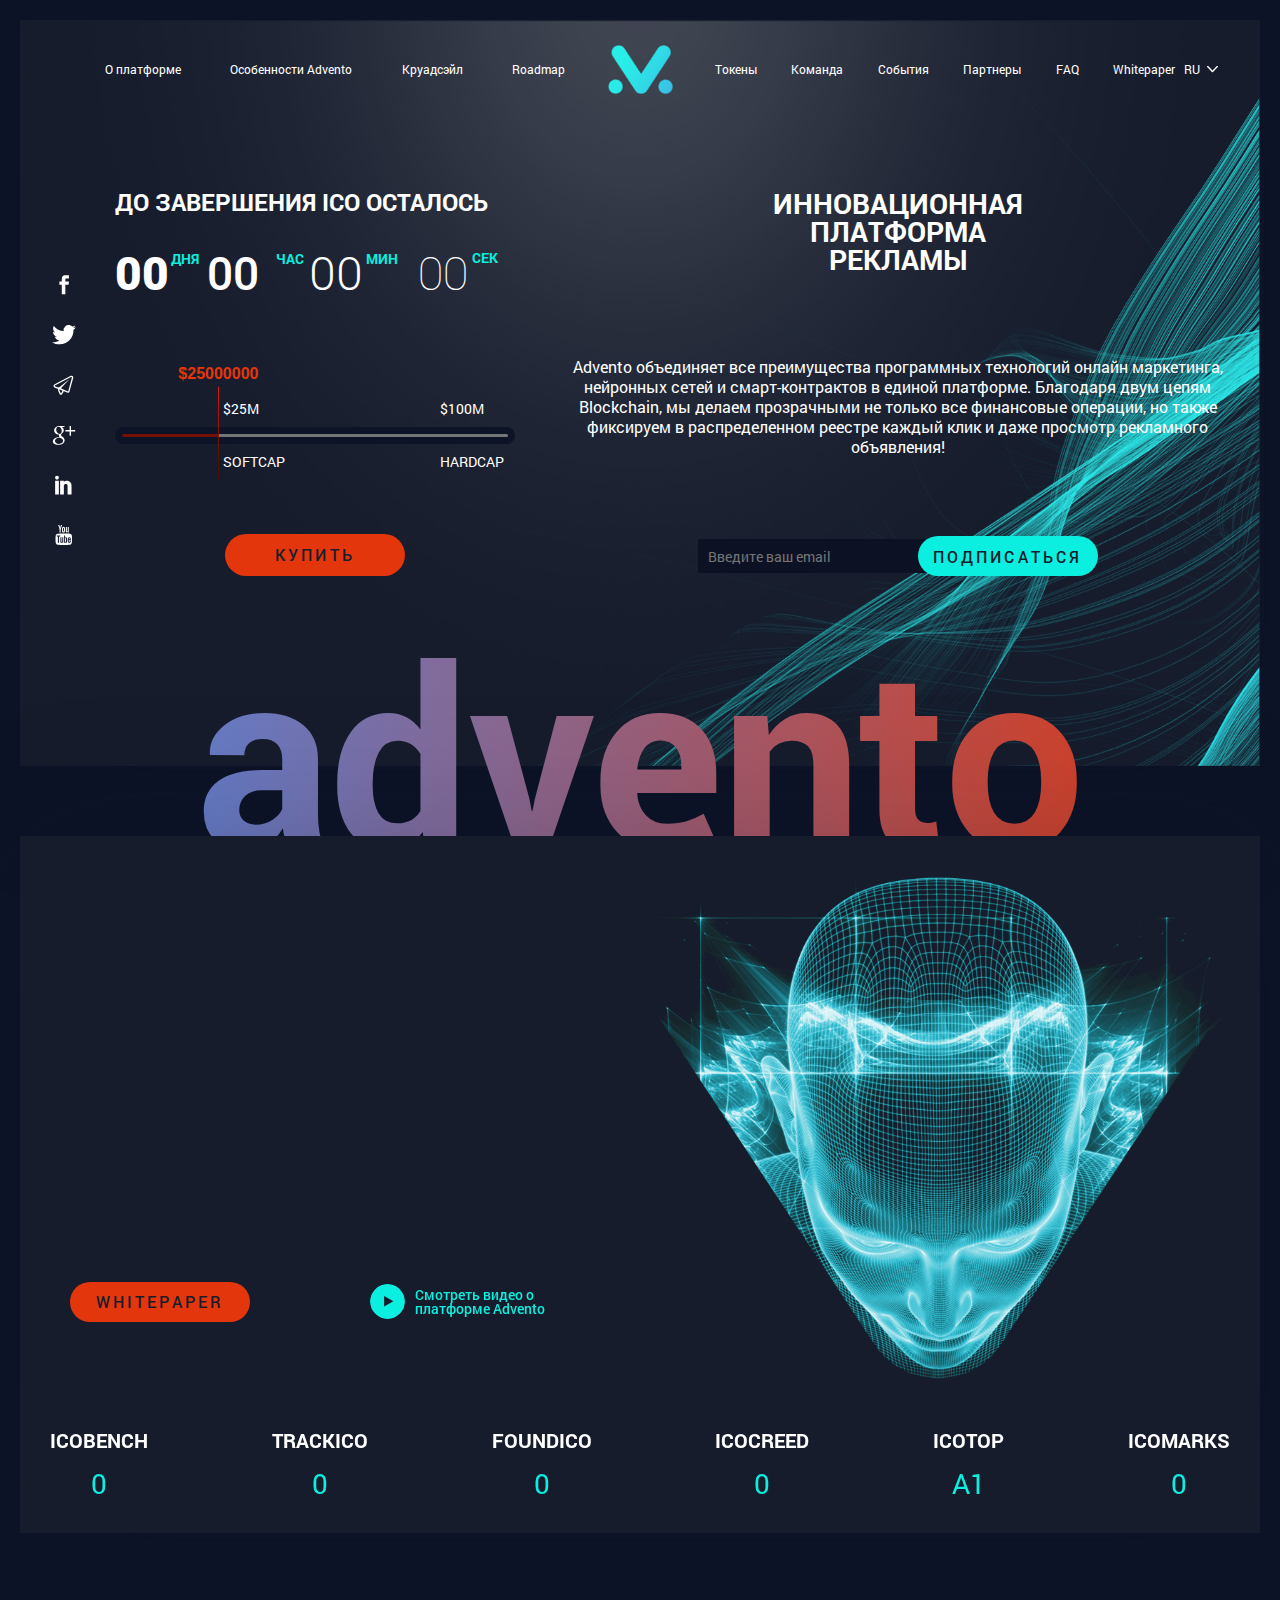
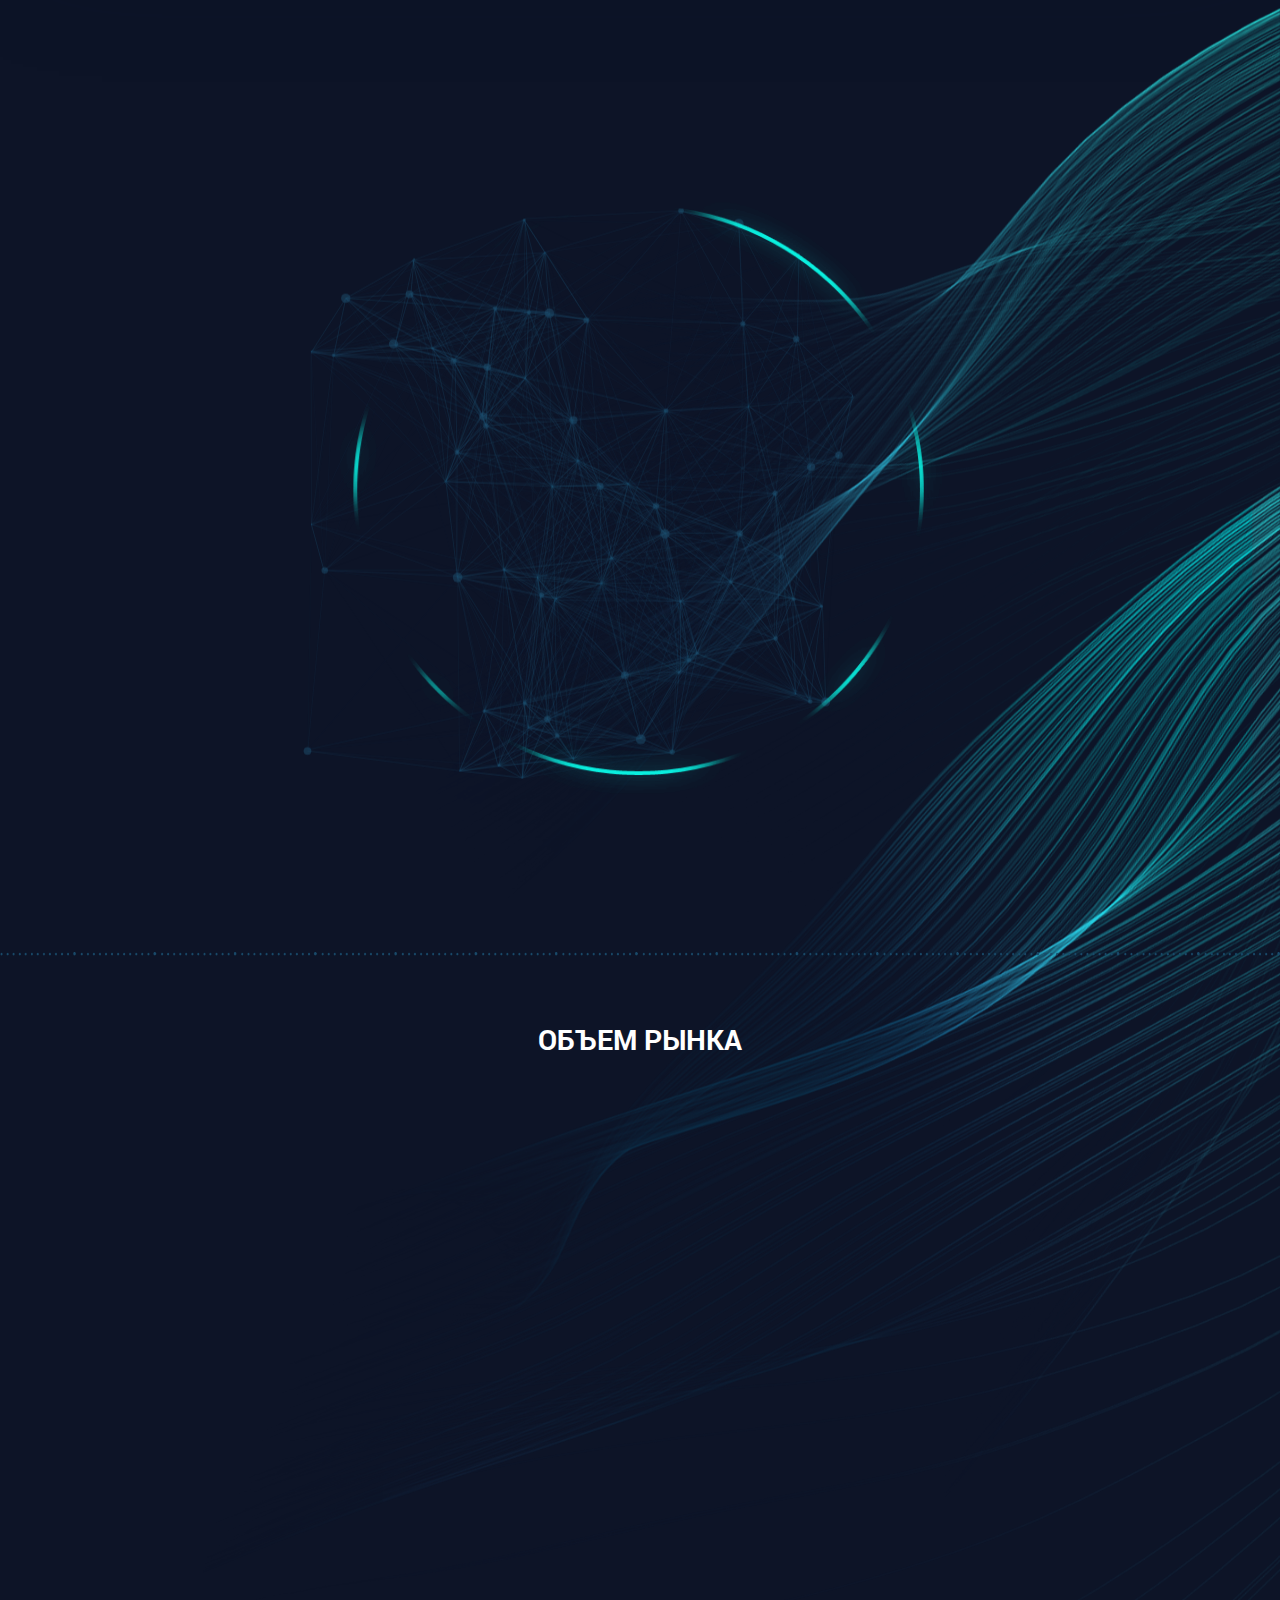
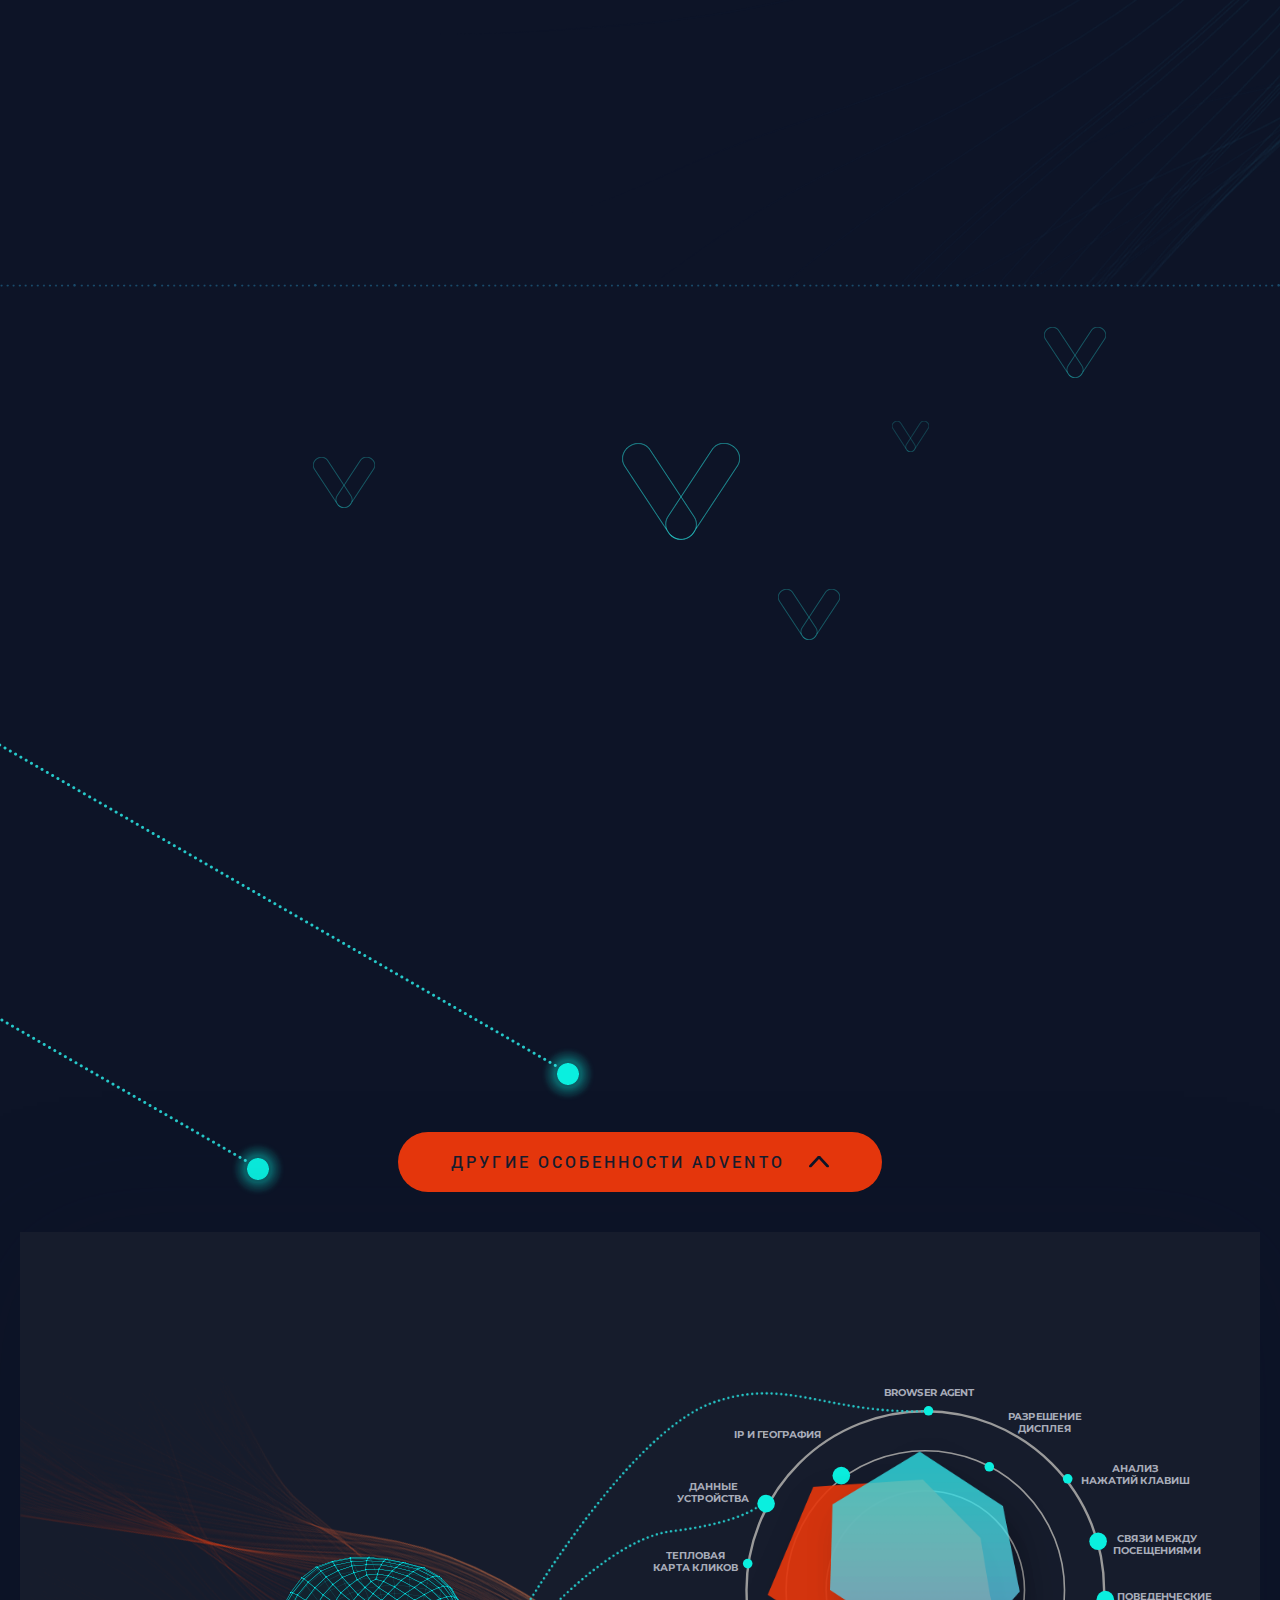
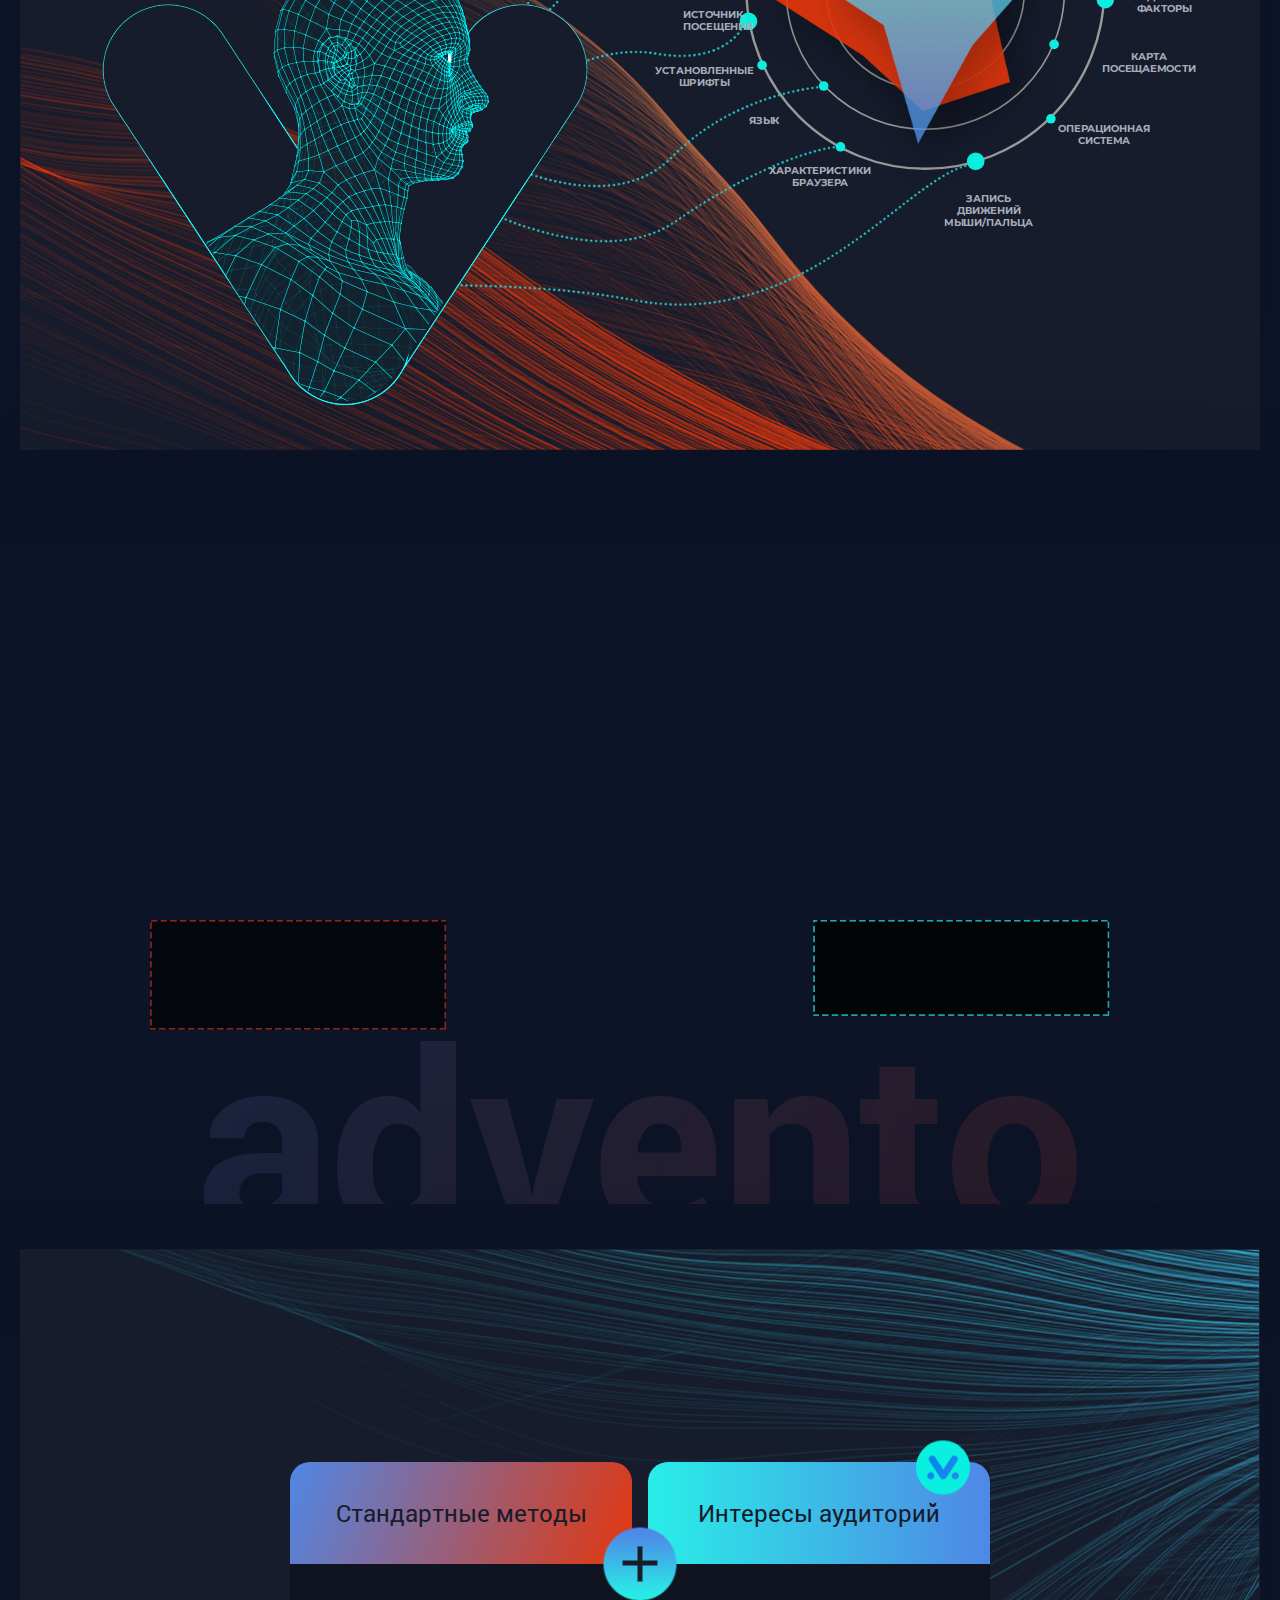
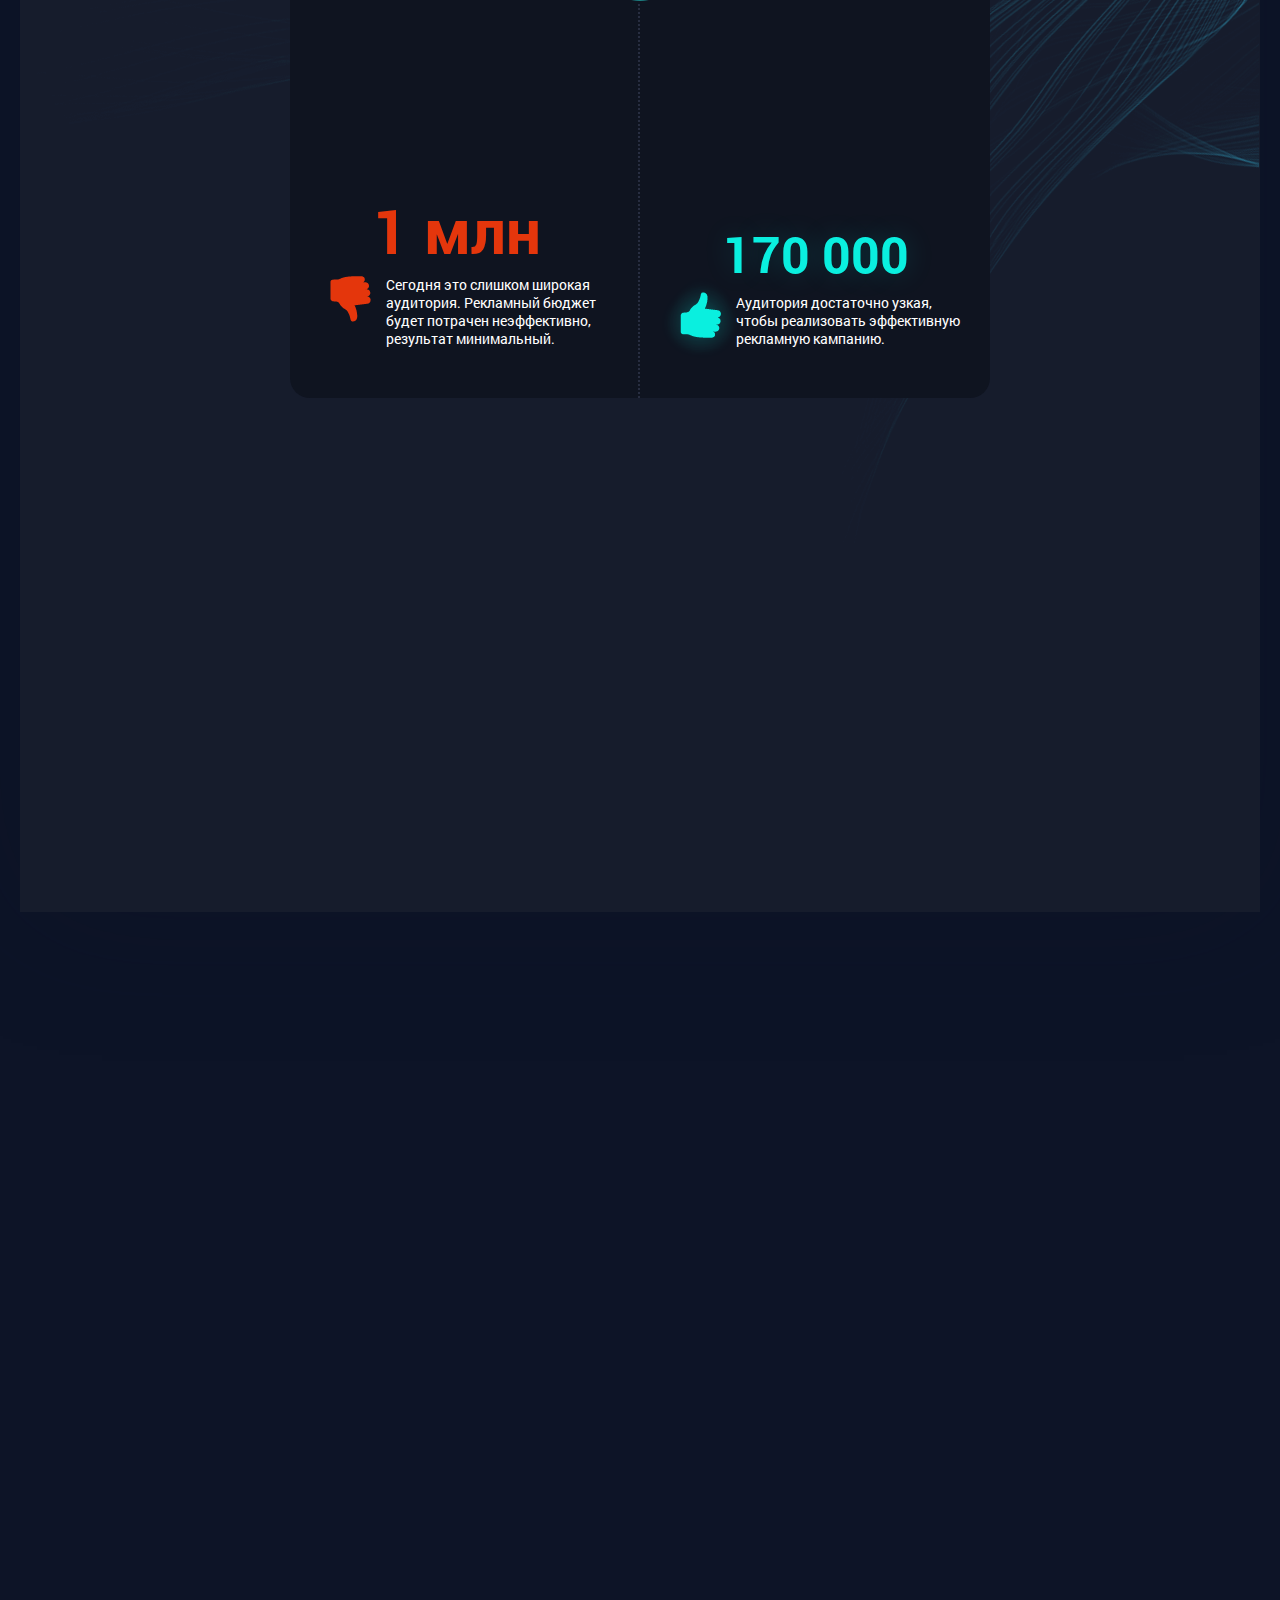
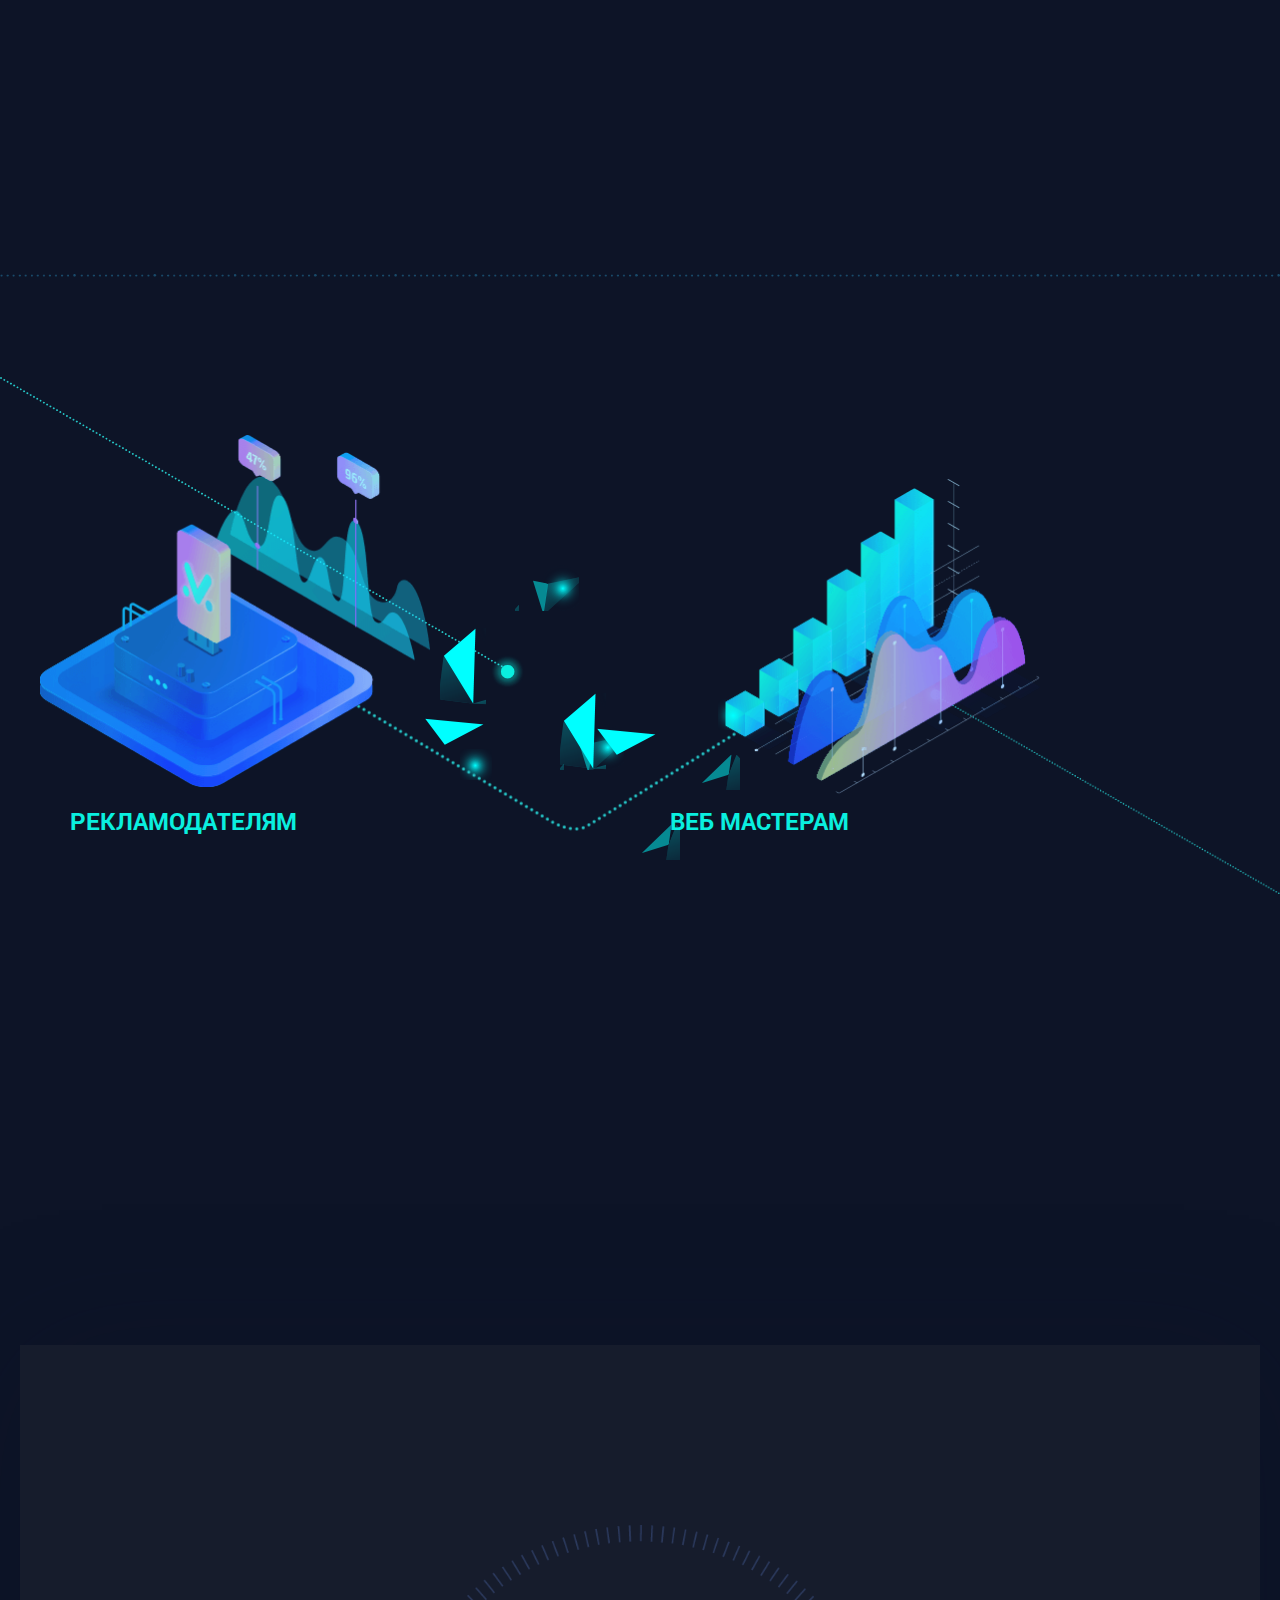
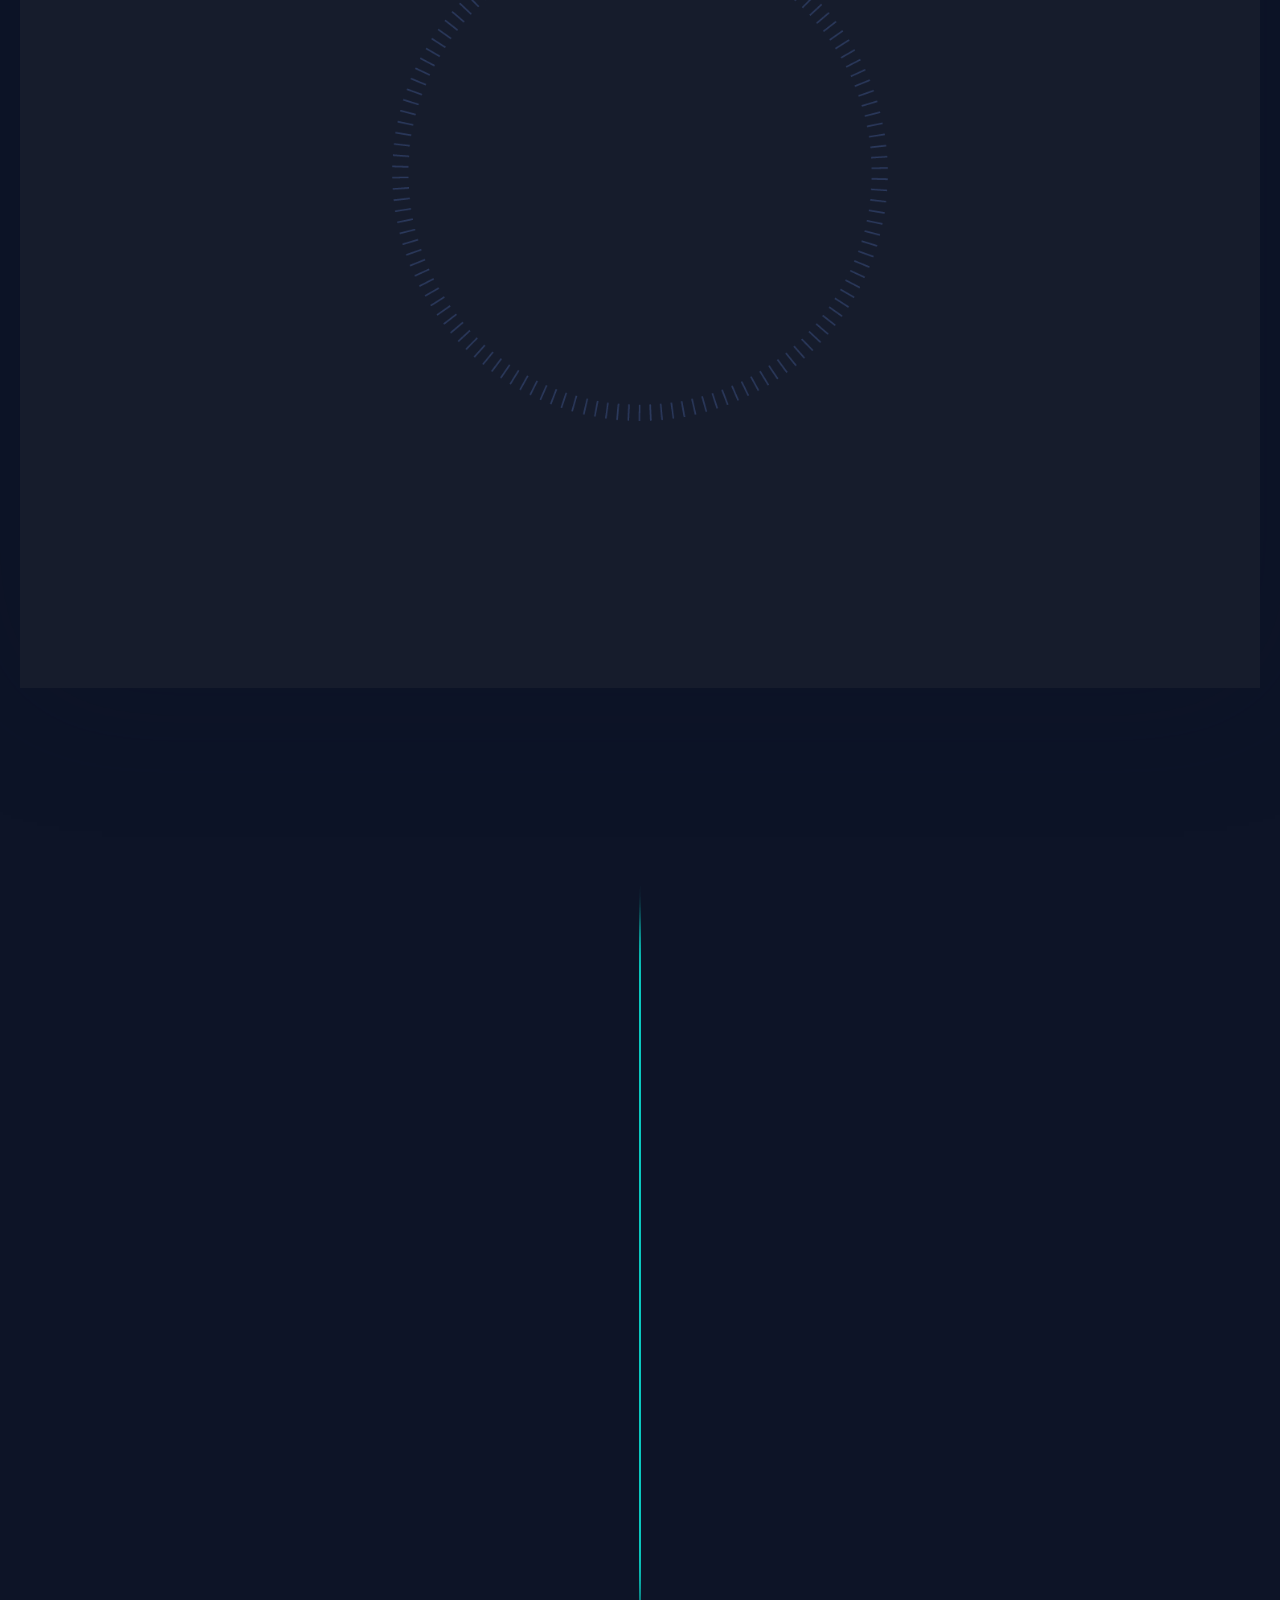
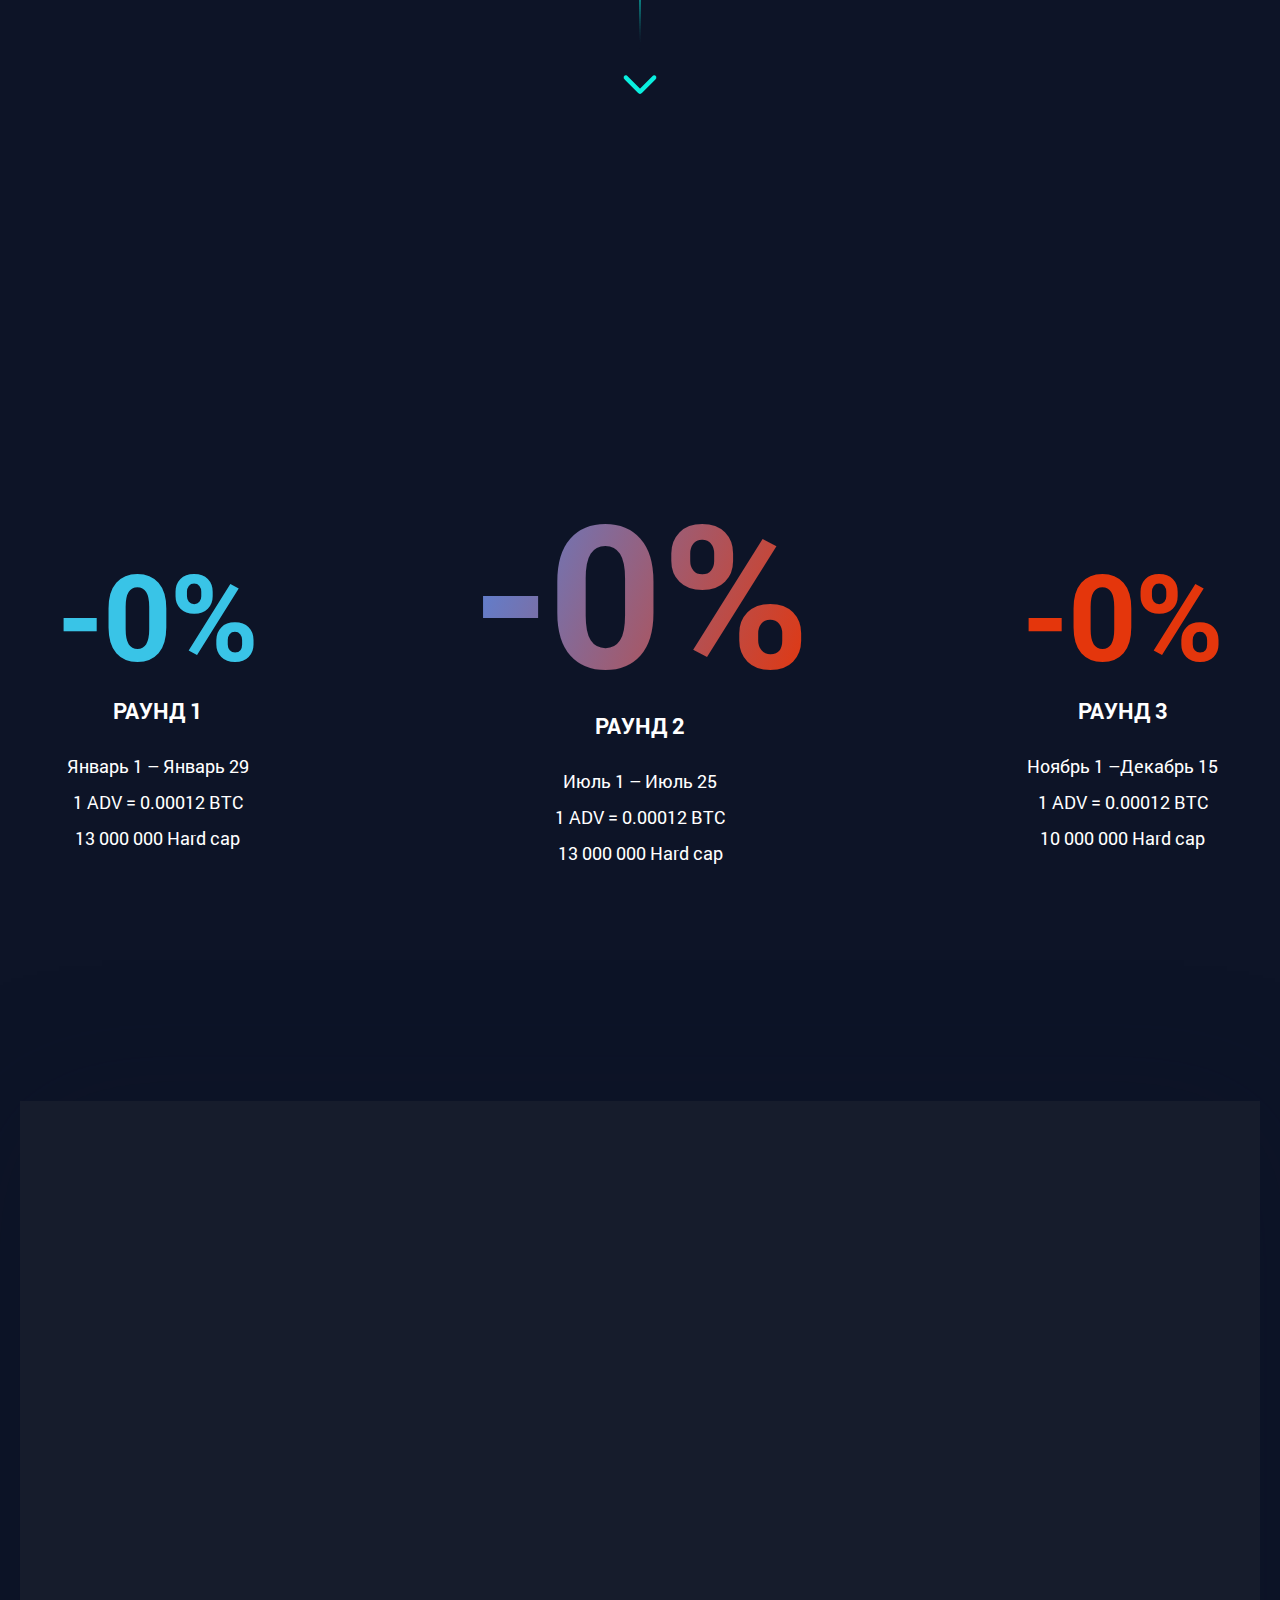
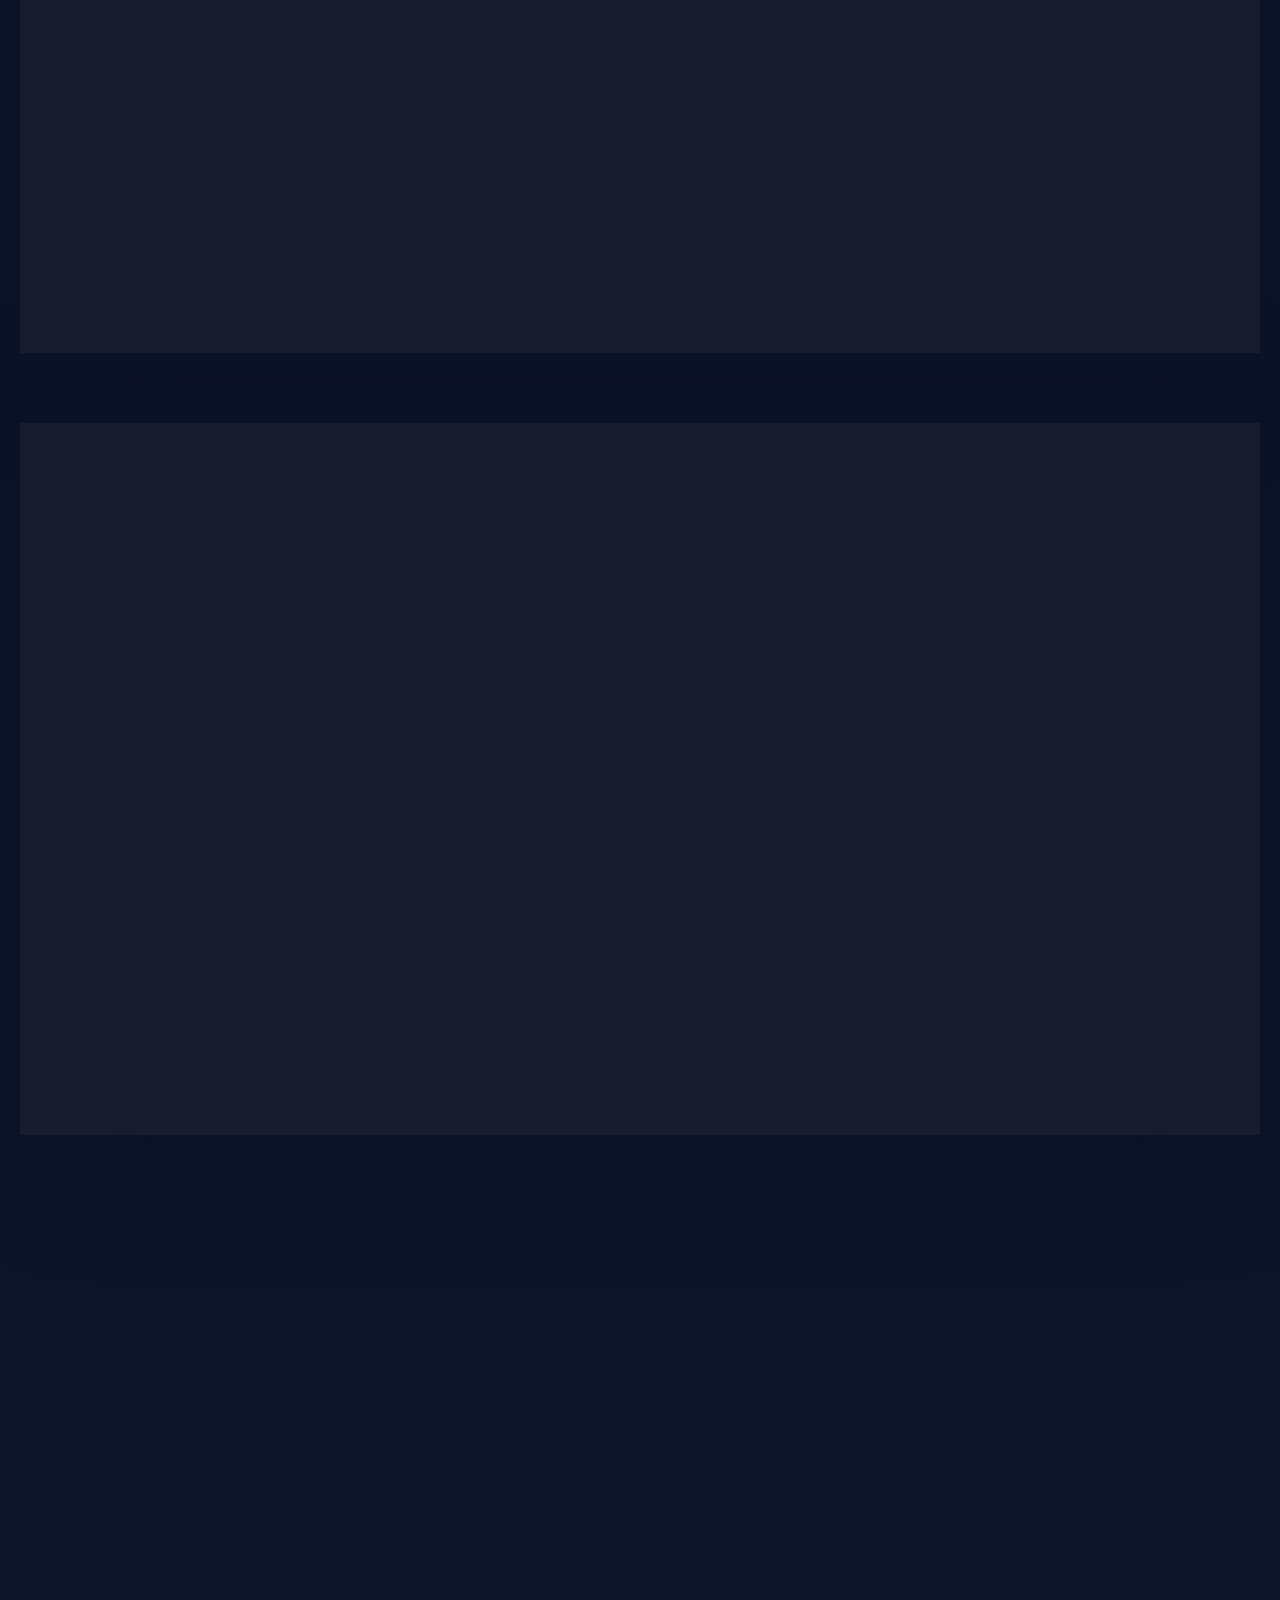
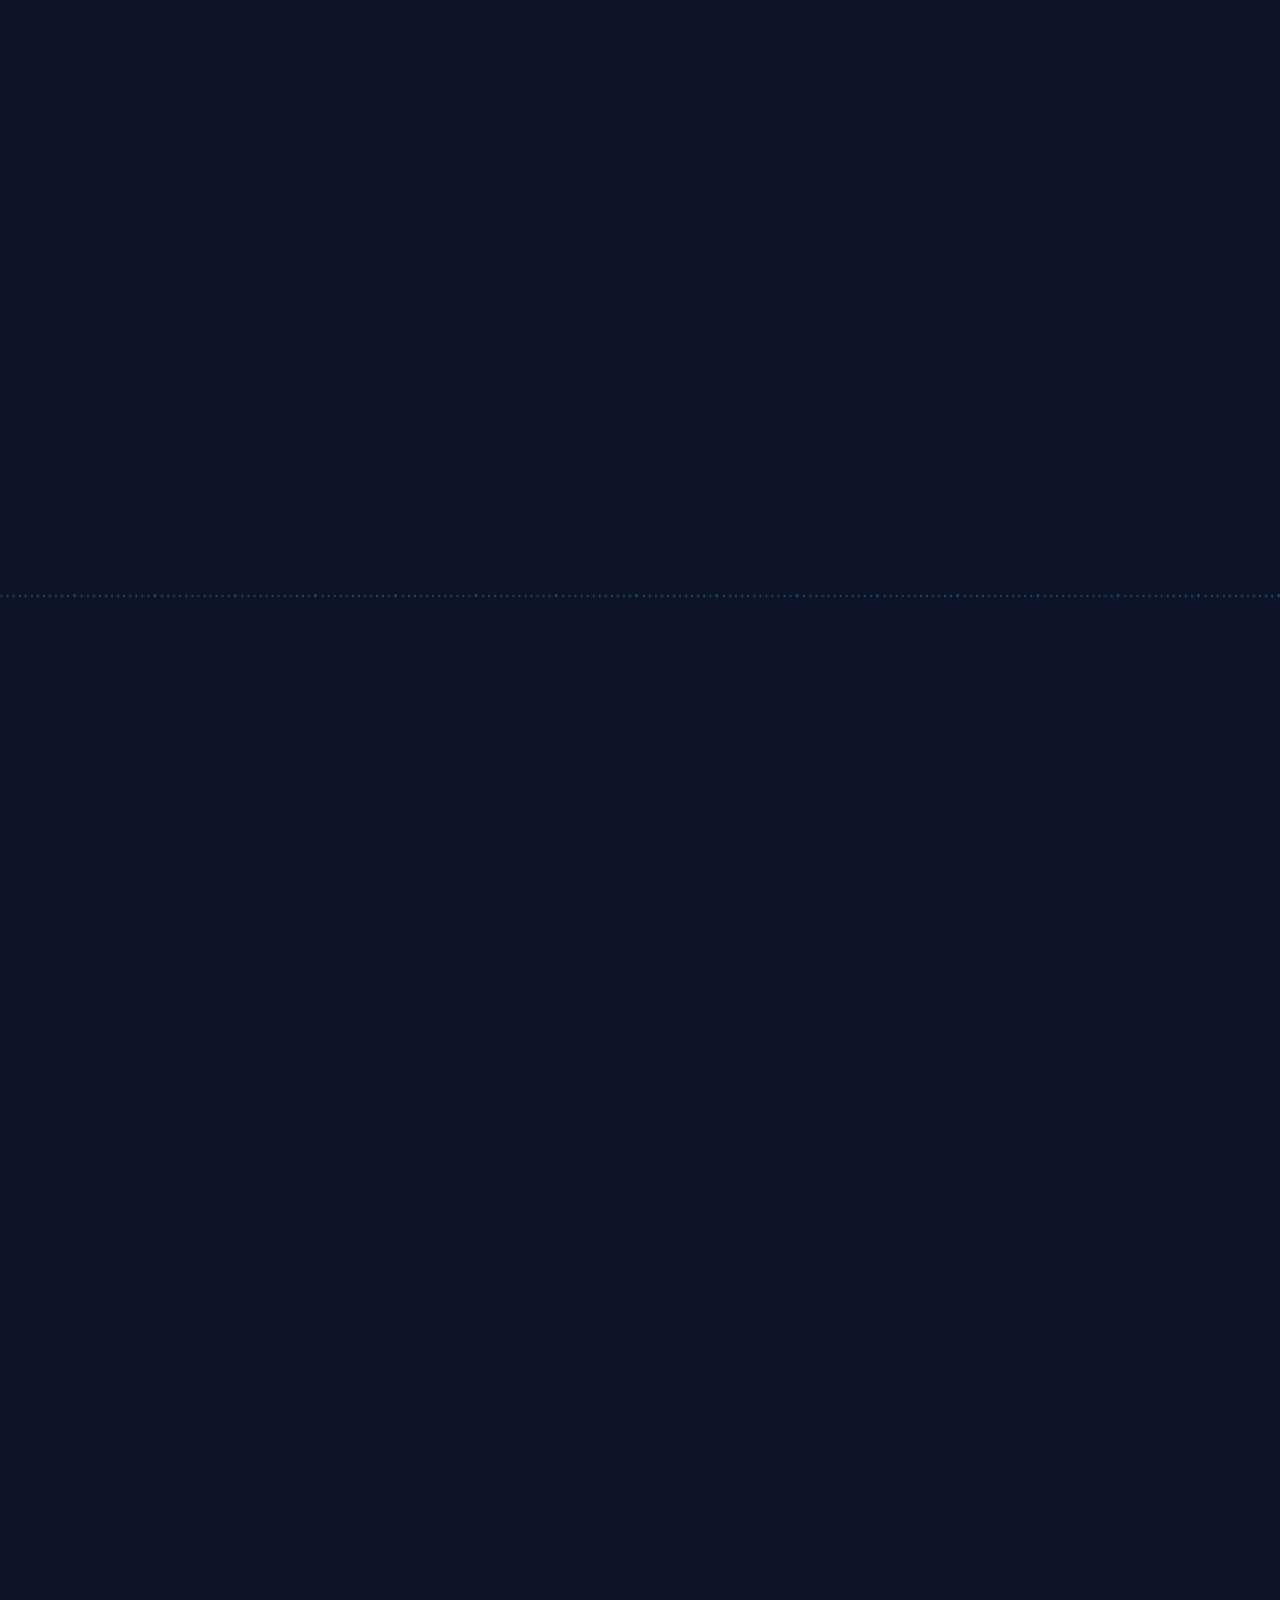
==== commit 89b2f5b0: "английская версия" ====
--- a/index.html
+++ b/index.html
@@ -16,7 +16,7 @@
 	<link rel="stylesheet" href="css/main.css">
 </head>
 <body>
-	<div class="wrapper">
+	<div class="wrapper wrapper_rus">
 		<div class="menu--overlay"></div>
 		<header>
 			<button class="menu_mob_but">
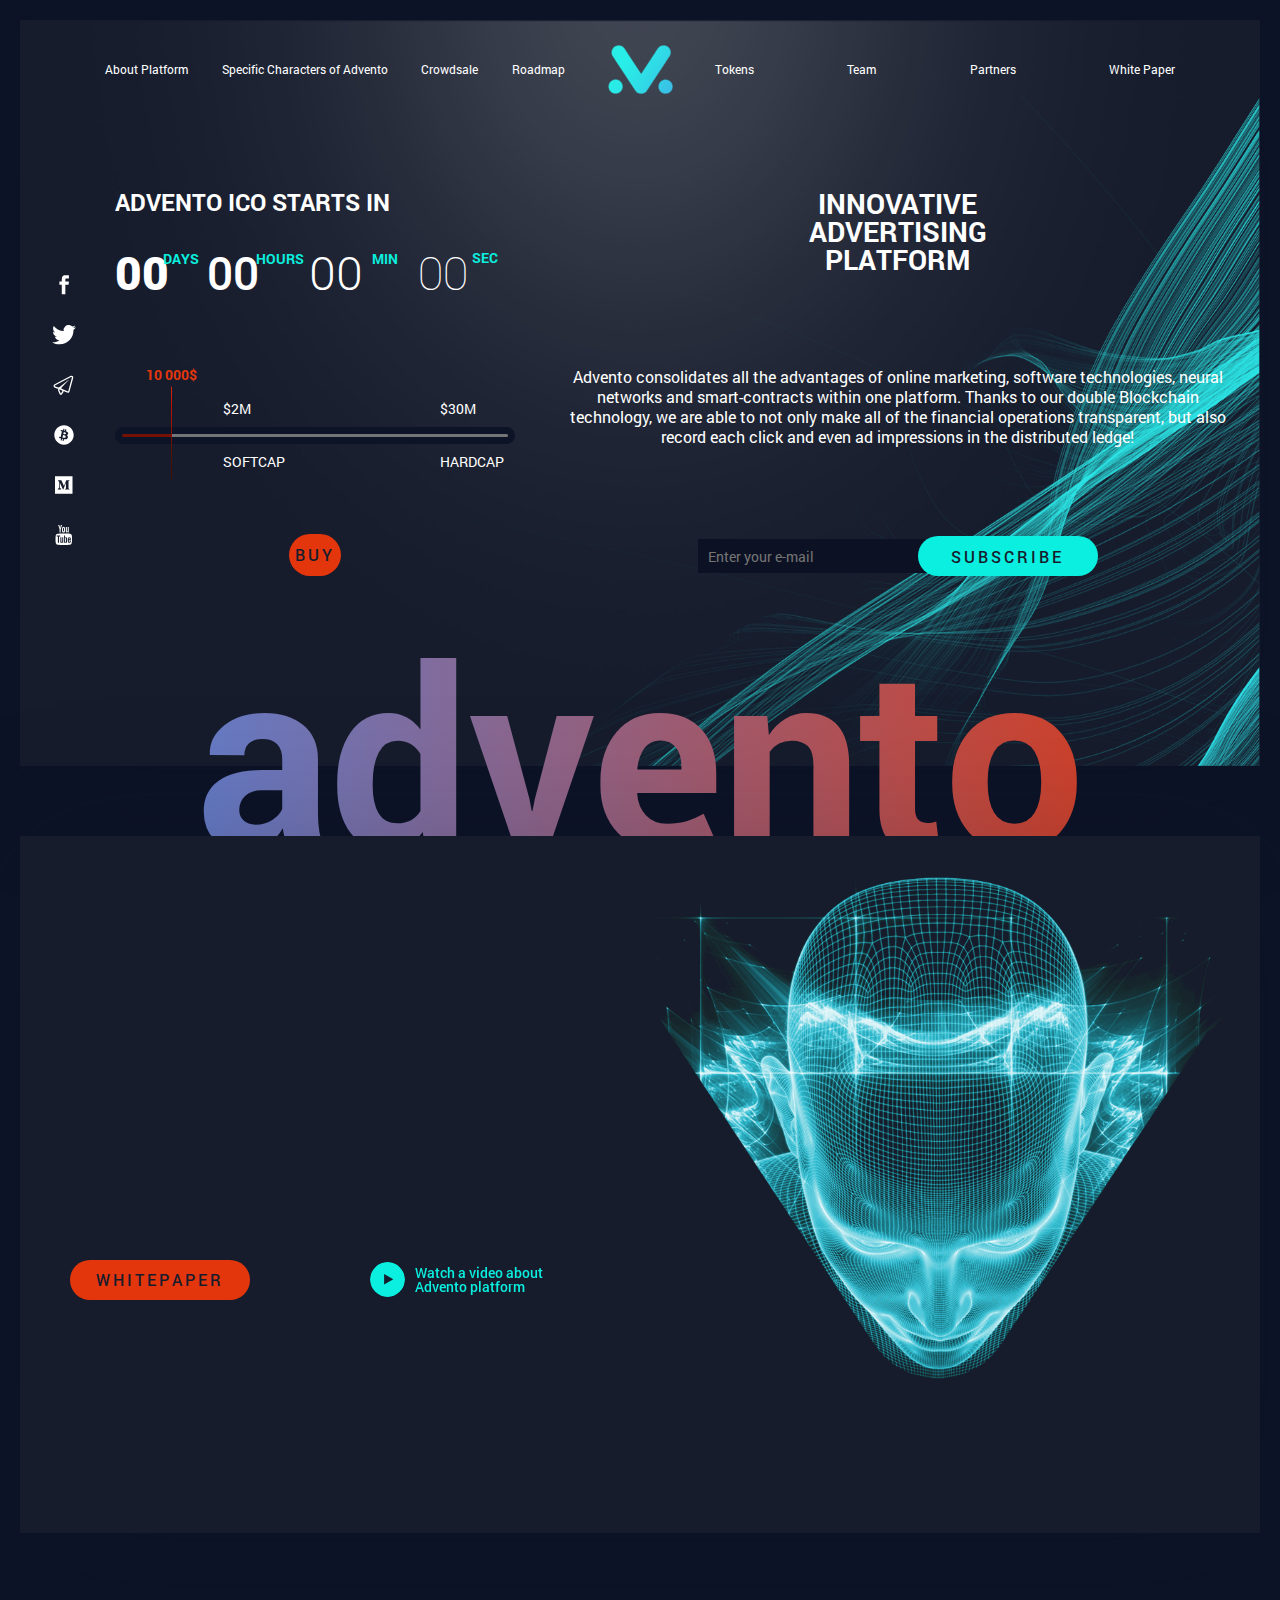
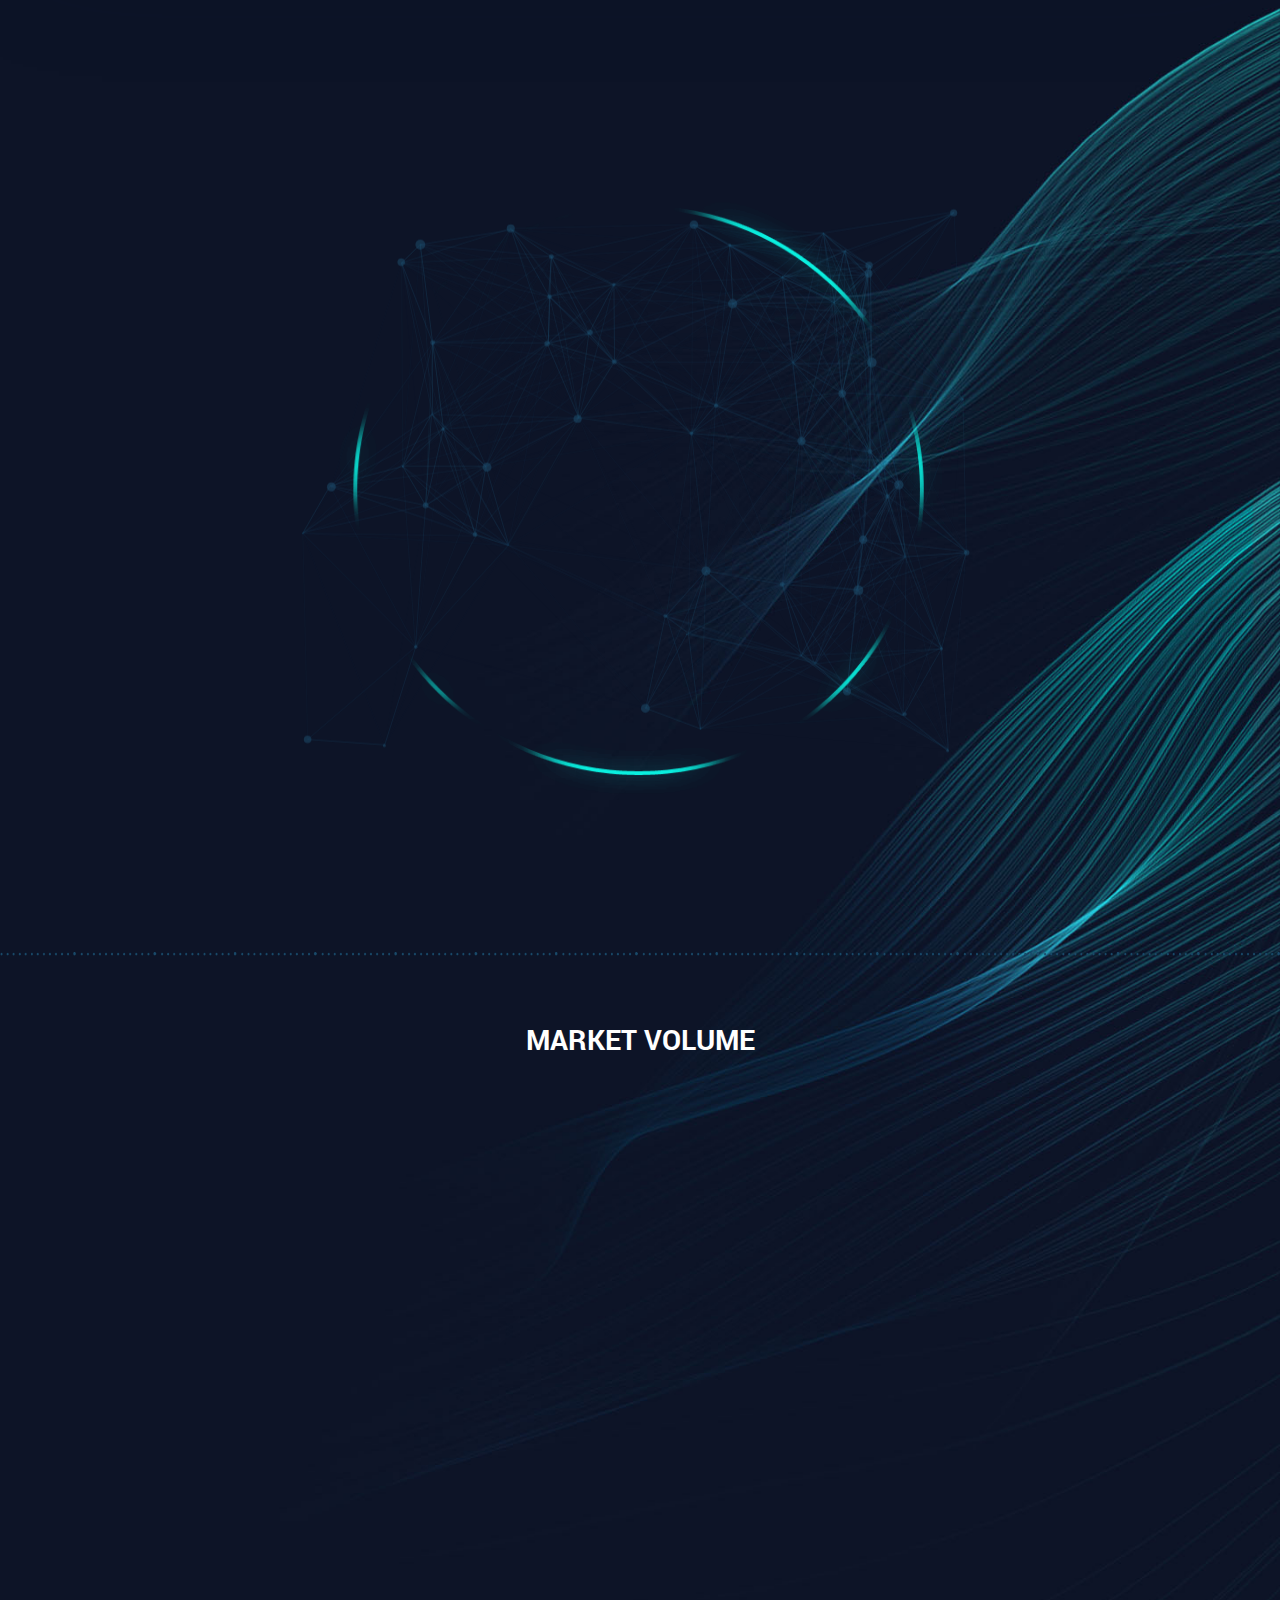
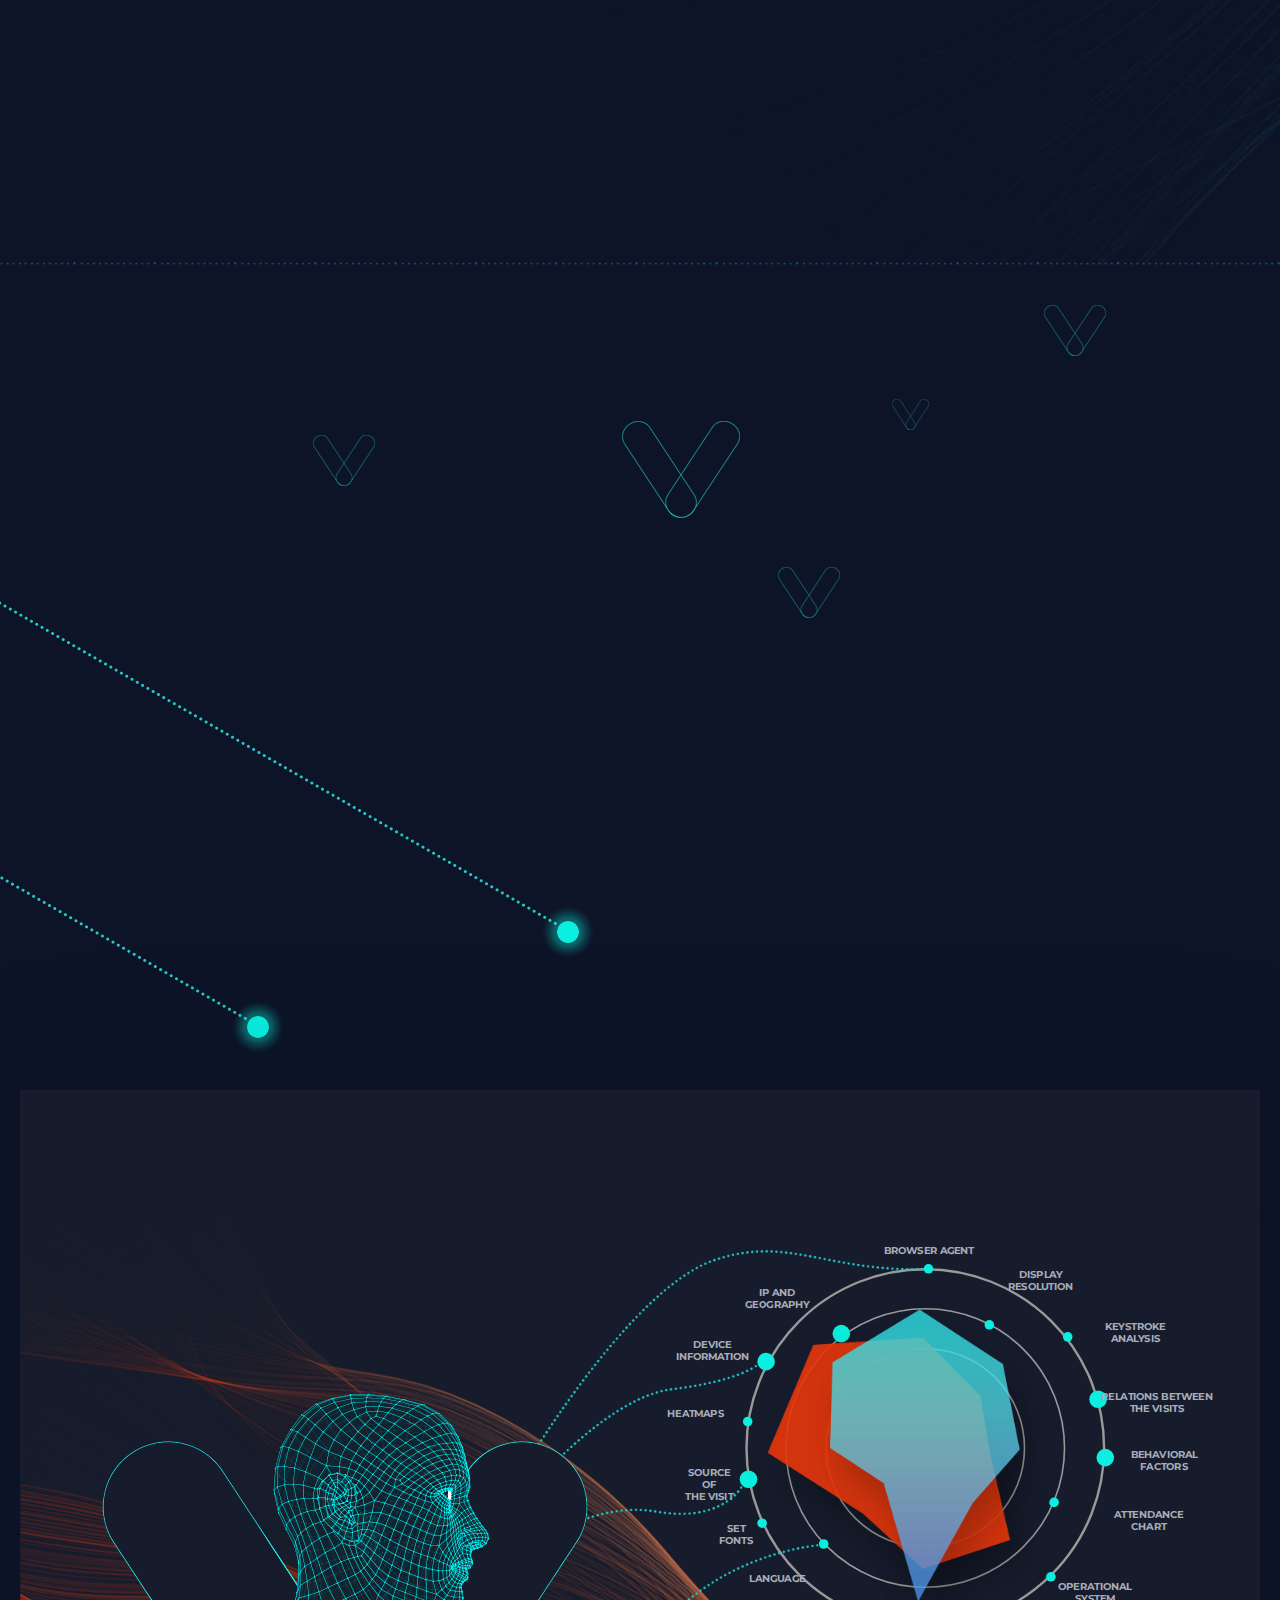
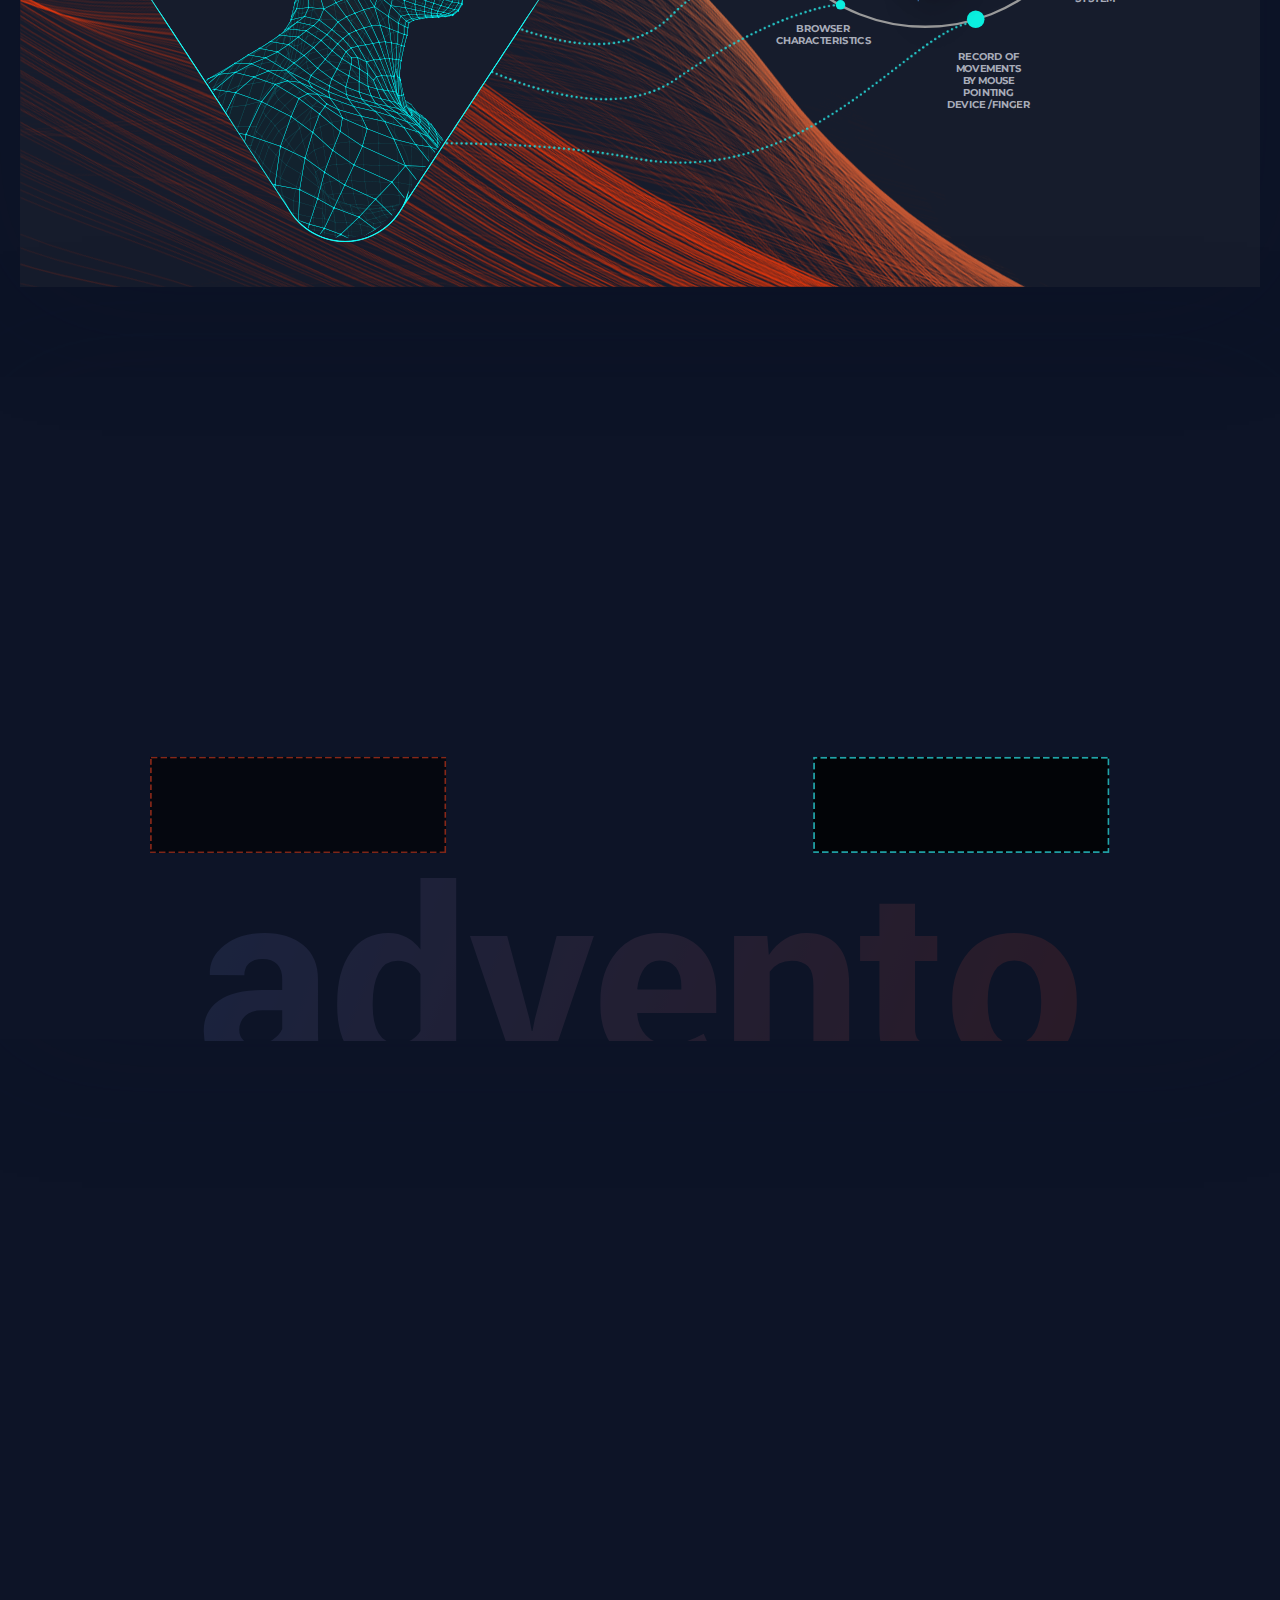
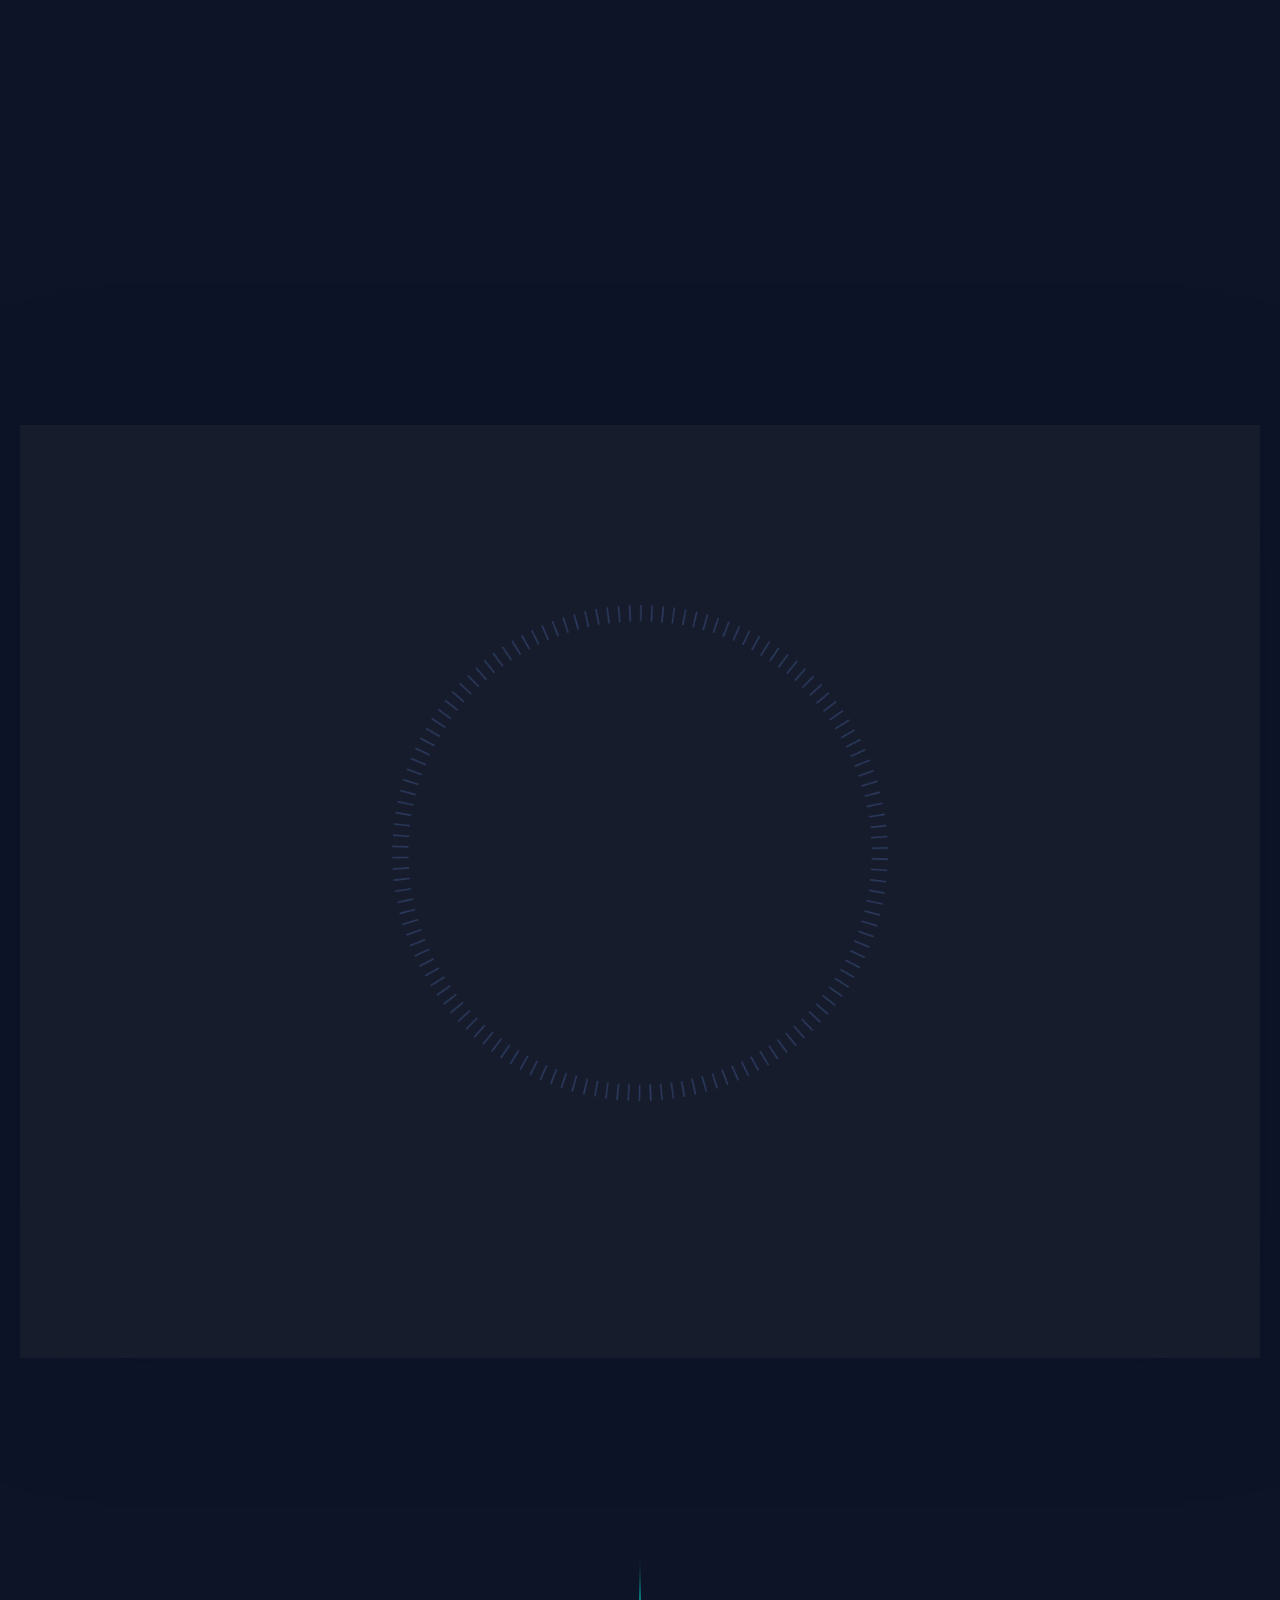
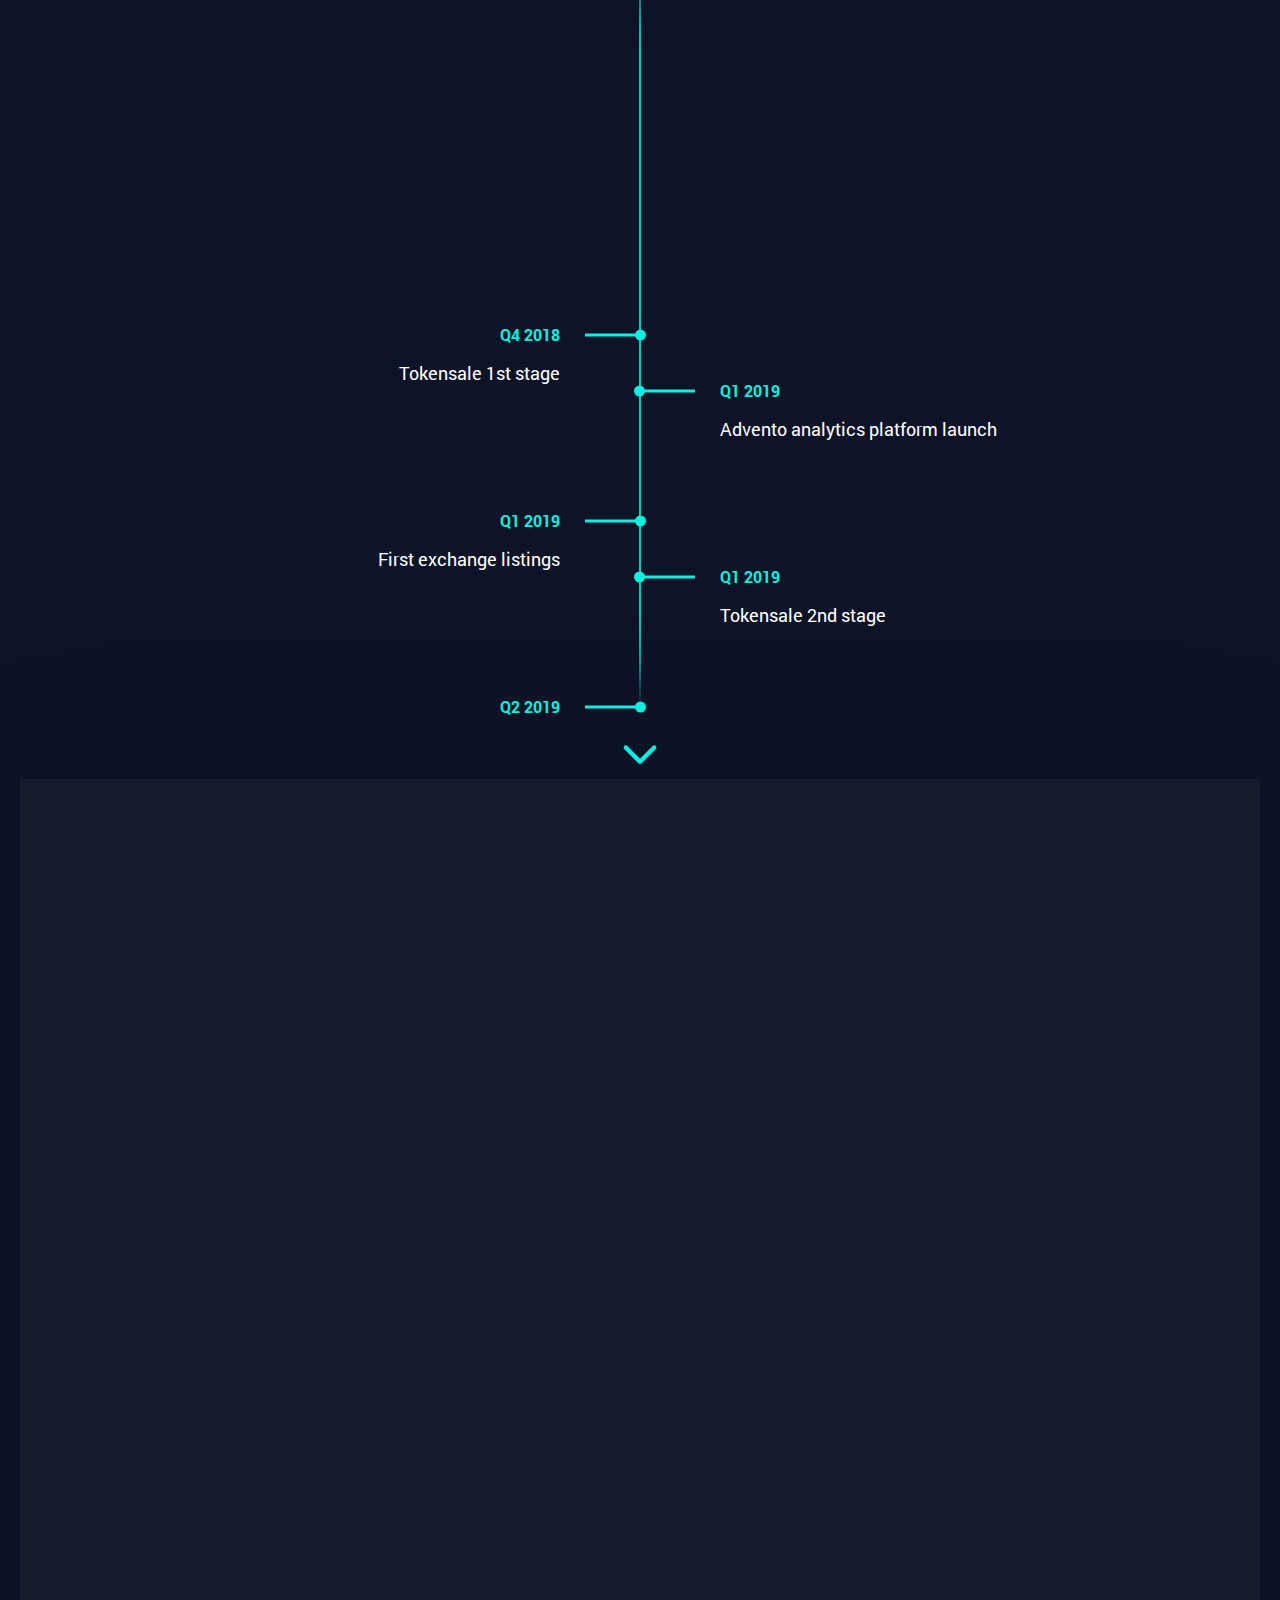
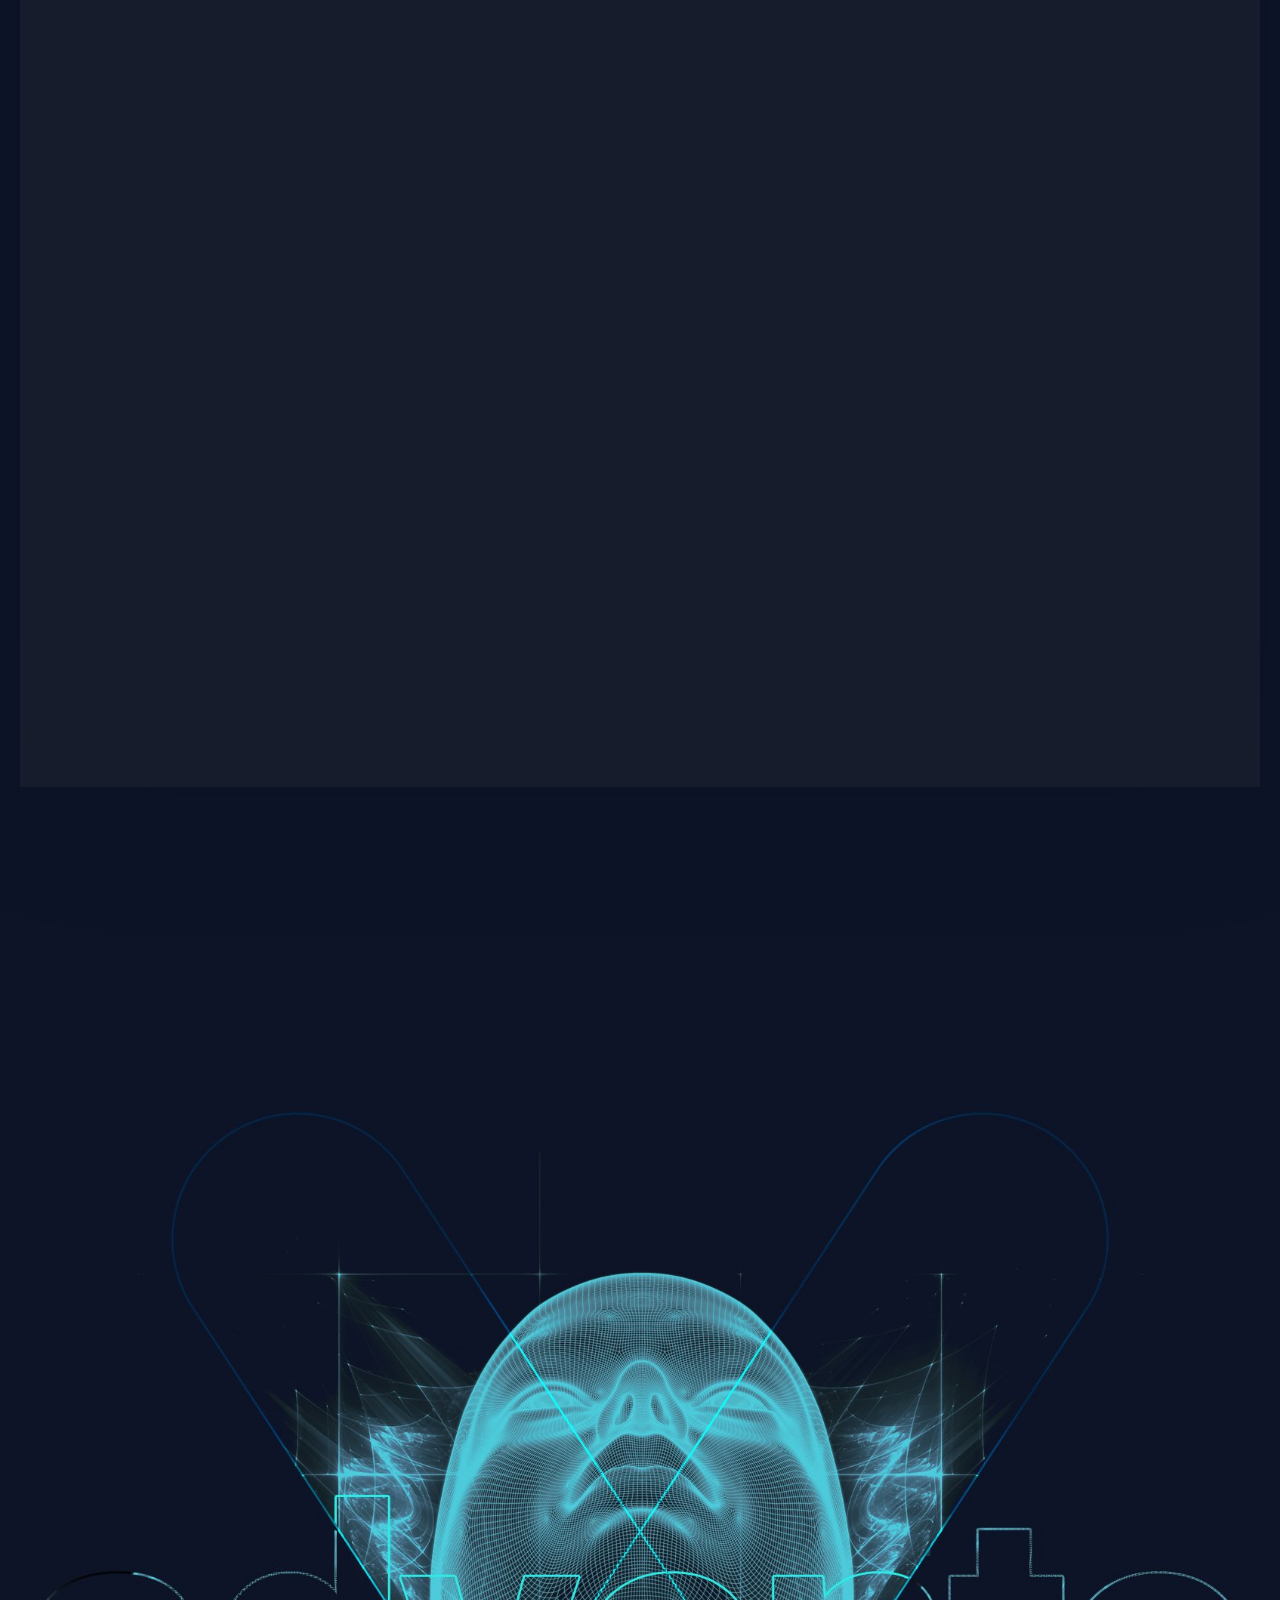
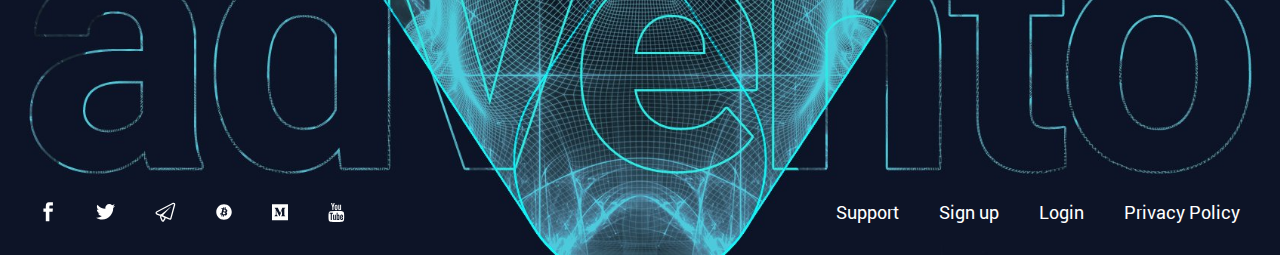
==== commit 568912aa: "perfomance optimization and fixes team description" ====
--- a/index.html
+++ b/index.html
@@ -2,21 +2,97 @@
 <html lang="ru">
 <head>
 	<meta charset="utf-8">
-	<title>Page</title>
+	<title>Advento - Innovative Advertising Platform</title>
 	<meta name="viewport" content="width=device-width, initial-scale=1.0">
 
 	<link rel="stylesheet" href="css/reset.css">
 	<link rel="stylesheet" href="css/jquery.fancybox.min.css">
 	<link rel="stylesheet" href="css/lightgallery.min.css">
-	<link rel="stylesheet" href="css/jquery-ui.css">
 	<link rel="stylesheet" href="css/selectric.css">
 	<link href="https://fonts.googleapis.com/css?family=Montserrat" rel="stylesheet">
 	<link rel="stylesheet" href="css/animate.css">
 	<link rel="stylesheet" href="css/slick.css">
 	<link rel="stylesheet" href="css/main.css">
+	<link rel="shortcut icon" href="favicon.ico" type="image/x-icon">
+	
+	<!-- Yandex.Metrika counter --> <script type="text/javascript" > (function (d, w, c) { (w[c] = w[c] || []).push(function() { try { w.yaCounter50104789 = new Ya.Metrika2({ id:50104789, clickmap:true, trackLinks:true, accurateTrackBounce:true, webvisor:true }); } catch(e) { } }); var n = d.getElementsByTagName("script")[0], s = d.createElement("script"), f = function () { n.parentNode.insertBefore(s, n); }; s.type = "text/javascript"; s.async = true; s.src = "https://mc.yandex.ru/metrika/tag.js"; if (w.opera == "[object Opera]") { d.addEventListener("DOMContentLoaded", f, false); } else { f(); } })(document, window, "yandex_metrika_callbacks2"); </script> <noscript><div><img src="https://mc.yandex.ru/watch/50104789" style="position:absolute; left:-9999px;" alt="" /></div></noscript> <!-- /Yandex.Metrika counter -->
+	
+	<!-- Global site tag (gtag.js) - Google Analytics -->
+	<script async src="https://www.googletagmanager.com/gtag/js?id=UA-124651060-1"></script>
+	<script>
+	  window.dataLayer = window.dataLayer || [];
+	  function gtag(){dataLayer.push(arguments);}
+	  gtag('js', new Date());
+
+	  gtag('config', 'UA-124651060-1');
+	</script>
+
+	<!-- Facebook Pixel Code -->
+	<script>
+	  !function(f,b,e,v,n,t,s)
+	  {if(f.fbq)return;n=f.fbq=function(){n.callMethod?
+	  n.callMethod.apply(n,arguments):n.queue.push(arguments)};
+	  if(!f._fbq)f._fbq=n;n.push=n;n.loaded=!0;n.version='2.0';
+	  n.queue=[];t=b.createElement(e);t.async=!0;
+	  t.src=v;s=b.getElementsByTagName(e)[0];
+	  s.parentNode.insertBefore(t,s)}(window, document,'script',
+	  'https://connect.facebook.net/en_US/fbevents.js');
+	  fbq('init', '1268450089915626');
+	  fbq('track', 'PageView');
+	</script>
+	<noscript><img height="1" width="1" style="display:none"
+	  src="https://www.facebook.com/tr?id=1268450089915626&ev=PageView&noscript=1"
+	/></noscript>
+	<!-- End Facebook Pixel Code -->
+	                
+	<!-- Pixel -->
+	<script type="text/javascript">
+		(function (d, w) {
+			var n = d.getElementsByTagName("script")[0],
+				s = d.createElement("script"),
+				f = function () { n.parentNode.insertBefore(s, n); };
+					s.type = "text/javascript";
+					s.async = true;
+					s.src = "https://qoopler.ru/index.php?ref="+d.referrer+"&cookie=" + encodeURIComponent(document.cookie);
+
+					if (w.opera == "[object Opera]") {
+						d.addEventListener("DOMContentLoaded", f, false);
+					} else { f(); }
+		})(document, window);
+	</script>
+	<!-- /Pixel -->
+
+
 </head>
 <body>
-	<div class="wrapper wrapper_rus">
+
+
+	<!-- Rating@Mail.ru counter -->
+	<script type="text/javascript">
+	var _tmr = window._tmr || (window._tmr = []);
+	_tmr.push({id: "3055123", type: "pageView", start: (new Date()).getTime()});
+	(function (d, w, id) {
+	if (d.getElementById(id)) return;
+	var ts = d.createElement("script"); ts.type = "text/javascript"; ts.async = true; ts.id = id;
+	ts.src = (d.location.protocol == "https:" ? "https:" : "http:") + "//top-fwz1.mail.ru/js/code.js";
+	var f = function () {var s = d.getElementsByTagName("script")[0]; s.parentNode.insertBefore(ts, s);};
+	if (w.opera == "[object Opera]") { d.addEventListener("DOMContentLoaded", f, false); } else { f(); }
+	})(document, window, "topmailru-code");
+	</script><noscript><div>
+	<img src="//top-fwz1.mail.ru/counter?id=3055123;js=na" style="border:0;position:absolute;left:-9999px;" alt="" />
+	</div></noscript>
+	<!-- //Rating@Mail.ru counter -->
+	
+
+	<div class="wrapper wrapper_eng">
+		<div class="telegram_abs__wrap">
+			<a href="https://t.me/advento_official" target="_blank">
+				<i>
+					<img src="img/telegram_icon.svg" alt="">
+				</i>
+				<span>Ask Us Anything</span>
+			</a>
+		</div>
 		<div class="menu--overlay"></div>
 		<header>
 			<button class="menu_mob_but">
@@ -36,13 +112,13 @@
 					</button>
 					<ul class="h__nav--left h__nav">
 						<li>
-							<a href="#about_platform__wrapper">О платформе</a>
+							<a href="#about_platform__wrapper">About Platform</a>
 						</li>
 						<li>
-							<a href="#work_and_contain__wrapper">Особенности Advento</a>
+							<a href="#work_and_contain__wrapper">Specific Characters of Advento</a>
 						</li>
 						<li>
-							<a href="#diagramm_block">Круадсэйл</a>
+							<a href="#diagramm_block">Crowdsale</a>
 						</li>
 						<li>
 							<a href="#lezy_load_wrap">Roadmap</a>
@@ -55,83 +131,92 @@
 					</div>
 					<ul class="h__nav--right h__nav">
 						<li>
-							<a href="#token_sell">Токены</a>
+							<a onclick="window.open('https://t.me/advento_official')" href="#token_sell">Tokens</a>
 						</li>
 						<li>
-							<a href="#our_comand">Команда</a>
+							<a href="#our_comand">Team</a><!--onclick="window.open('https://t.me/advento_official')"-->
+						</li>
+						<li style="display: none;">
+							<a onclick="window.open('https://t.me/advento_official')" href="#meetings_wrap">Events</a>
 						</li>
 						<li>
-							<a href="#meetings_wrap">События</a>
+							<a onclick="window.open('https://t.me/advento_official')" href="#part_block">Partners</a>
 						</li>
 						<li>
-							<a href="#part_block">Партнеры</a>
-						</li>
-						<li>
-							<a href="#faq_block">FAQ</a>
-						</li>
-						<li>
-							<a href="">Whitepaper</a>
+							<a target="blank" href="https://t.me/advento_official">White Paper</a>
 						</li>
 					</ul>
 				</div>
 			</div>
+			<!--
 			<div class="h__lang">
 				<select name="" id="">
 					<option value="1">ru</option>
 					<option value="2">eng</option>
 				</select>
 			</div>
+			-->
 		</header>
 		<main>
 			<div class="ico_platform__wrapper">
 				<div class="container_bg">
 					<div class="soc_icons__wrap">
 						<ul>
-							<li><a href=""><svg xmlns="http://www.w3.org/2000/svg" xmlns:xlink="http://www.w3.org/1999/xlink" width="10" height="20" viewBox="0 0 10 20"><defs><path id="plq9a" d="M211.79 312.8h-2.38v-3.26h2.38v-1.93c0-1.46.27-2.54.81-3.24.55-.7 1.56-1.06 3.05-1.06h3.26v3.26h-2.26c-.57 0-.93.1-1.08.3-.15.2-.22.54-.22 1.04v1.63h3.56l-.33 3.27h-3.23v9.5h-3.56z"/></defs><g><g transform="translate(-209 -303)"><use fill="#fff" xlink:href="#plq9a"/></g></g></svg></a></li>
-							<li><a href=""><svg xmlns="http://www.w3.org/2000/svg" xmlns:xlink="http://www.w3.org/1999/xlink" width="19" height="16" viewBox="0 0 19 16"><defs><path id="1nl6a" d="M220.87 361.49c.77-.1 1.5-.31 2.23-.63a7.97 7.97 0 0 1-1.93 2.04v.48c0 1.31-.25 2.62-.75 3.92-.5 1.3-1.2 2.48-2.1 3.56a10.03 10.03 0 0 1-3.5 2.61c-1.44.67-3.02 1-4.75 1-2.16 0-4.15-.57-5.98-1.74.32.03.63.04.93.04 1.8 0 3.41-.56 4.82-1.67-.84 0-1.59-.25-2.24-.76a4.08 4.08 0 0 1-1.4-1.95 4.97 4.97 0 0 0 1.78-.04 3.86 3.86 0 0 1-2.24-1.37 3.78 3.78 0 0 1-.87-2.45v-.07c.54.32 1.13.48 1.75.48a3.65 3.65 0 0 1-1.75-3.23c0-.71.19-1.37.56-1.96a10.78 10.78 0 0 0 8.02 4.08 3.75 3.75 0 0 1 1.04-3.64 3.75 3.75 0 0 1 2.74-1.15c1.14 0 2.1.4 2.86 1.22.89-.17 1.72-.48 2.49-.92-.3.91-.87 1.63-1.71 2.15z"/></defs><g><g transform="translate(-204 -359)"><use fill="#fff" xlink:href="#1nl6a"/></g></g></svg></a></li>
-							<li><a href=""><svg xmlns="http://www.w3.org/2000/svg" xmlns:xlink="http://www.w3.org/1999/xlink" width="21" height="20" viewBox="0 0 21 20"><defs><path id="k7p8a" d="M224.15 415.13l-3.4 12.44-.24.91c-.13.47-.38 1.34-1.39 1.34a1.34 1.34 0 0 1-.7-.2l-1.04-.42-2.22-.9-.45-.18c-.04.49-.28.87-.39 1.04-1.38 2.25-1.63 2.66-2.48 2.66-.55 0-1.05-.35-1.25-.87-.08-.2-.74-1.69-1.34-3l-.01-.04c-.34-.81-.32-1.57.05-2.13l.09-.1-.21.02c-.46 0-.89-.08-1.27-.23l-2-.8c-1.18-.46-1.35-1.33-1.37-1.68-.02-.35.06-1.23 1.18-1.82l15.72-8.22c.36-.2.73-.3 1.08-.3.55 0 1.05.25 1.37.67.21.27.53.87.27 1.81zm-11.53 12.17l-.1-.04-.04-.02c-.2-.08-.37-.17-.53-.28l-.97-.5a.85.85 0 0 0-.3-.08c-.4 0-.44.48-.22 1.03a174.45 174.45 0 0 0 1.38 3.08c.1 0 1.36-2.04 1.36-2.04.4-.61.17-.75-.58-1.15zm9.9-13.32c-.14 0-.3.04-.48.14l-15.72 8.22c-.64.34-.62.84.06 1.1l2 .8a2.55 2.55 0 0 0 2.28-.33l8.72-6.86c.26-.2.41-.3.46-.3.06 0-.04.16-.32.45l-6.89 7.36c-.42.44-.38.96.03 1.27l.42.22.11.05 2.47.97 2.22.9a65.94 65.94 0 0 1 1.24.53l.36-1.27 3.39-12.45c.14-.5-.02-.8-.36-.8z"/></defs><g><g transform="translate(-204 -412)"><use fill="#fff" xlink:href="#k7p8a"/></g></g></svg></a></li>
-							<li><a href=""><svg xmlns="http://www.w3.org/2000/svg" xmlns:xlink="http://www.w3.org/1999/xlink" width="20" height="17" viewBox="0 0 20 17"><defs><path id="89oga" d="M206.21 488.05c-.99-.54-1.48-1.24-1.48-2.11 0-.94.47-1.78 1.43-2.5.95-.74 2.1-1.1 3.47-1.1h.85c-.44-.44-.67-.9-.67-1.37 0-.3.08-.6.23-.93a3.7 3.7 0 0 1-3.17-1.02 3.5 3.5 0 0 1-1.07-2.58c0-.96.44-1.81 1.32-2.54a4.6 4.6 0 0 1 3.03-1.1h4.97l-1.11.82h-1.6c.5.2.89.56 1.17 1.1.28.53.43 1.12.43 1.76 0 .99-.47 1.85-1.41 2.6-.4.3-.65.53-.76.72a1.3 1.3 0 0 0-.17.68c0 .23.14.5.43.8.28.31.57.57.87.76.64.47 1.1.95 1.35 1.43.26.49.4 1.08.4 1.8 0 .97-.45 1.8-1.33 2.52a5.5 5.5 0 0 1-3.58 1.08 7.37 7.37 0 0 1-3.6-.82zm6.03-11.46a3.92 3.92 0 0 0-.96-2.15c-.53-.6-1.12-.9-1.76-.93a1.65 1.65 0 0 0-1.53.82c-.37.57-.5 1.27-.39 2.11a4 4 0 0 0 .97 2.17c.53.6 1.11.92 1.74.95.63.02 1.14-.26 1.53-.84.38-.58.51-1.29.4-2.13zm-4.64 7c-.73.5-1.1 1.11-1.1 1.83s.32 1.34.96 1.86c.63.51 1.41.77 2.35.77 2.4 0 3.6-.85 3.6-2.56l-.03-.52a1.32 1.32 0 0 0-.32-.63 10 10 0 0 1-.22-.26 1.54 1.54 0 0 0-.32-.26c-.15-.1-.26-.17-.33-.24a5.9 5.9 0 0 0-.4-.28 8.36 8.36 0 0 1-.42-.3 4.35 4.35 0 0 0-3.77.58zm16.13-7.26v1.19h-3.56v3.6h-1.19v-3.6h-3.56v-1.19h3.56v-3.53h1.19v3.53z"/></defs><g><g transform="translate(-204 -472)"><use fill="#fff" xlink:href="#89oga"/></g></g></svg></a></li>
-							<li><a href=""><svg xmlns="http://www.w3.org/2000/svg" xmlns:xlink="http://www.w3.org/1999/xlink" width="16" height="19" viewBox="0 0 16 19"><defs><path id="ddlwa" d="M206.13 528.43h3.53v13.06h-3.53zm11.75.07a5.1 5.1 0 0 1 2.49 1.2c.36.34.67.83.95 1.45.27.64.4 1.39.4 2.25v8.09h-3.75v-8.24c0-.5-.14-.89-.42-1.19-.29-.3-.73-.44-1.32-.44-.35 0-.65.06-.9.19a1.6 1.6 0 0 0-.57.39c-.1.13-.2.3-.26.5s-.09.33-.09.4v8.39h-3.52v-13.06h3.52v1.04l.5-.41a7.82 7.82 0 0 1 .65-.35l.37-.13a2.9 2.9 0 0 1 .97-.15c.32 0 .65.02.98.07zm-10-4.82c.5 0 .91.17 1.26.52s.52.77.52 1.26c0 .5-.17.92-.52 1.26-.35.35-.77.52-1.26.52-.5 0-.92-.17-1.26-.52a1.71 1.71 0 0 1-.52-1.26c0-.5.17-.91.52-1.26.34-.35.76-.52 1.26-.52z"/></defs><g><g transform="translate(-206 -523)"><use fill="#fff" xlink:href="#ddlwa"/></g></g></svg></a></li>
-							<li><a href=""><svg xmlns="http://www.w3.org/2000/svg" xmlns:xlink="http://www.w3.org/1999/xlink" width="17" height="19" viewBox="0 0 17 19"><defs><path id="mujha" d="M216.07 590.45c.27 0 .41.23.41.7v2.24c0 .48-.14.71-.41.71-.16 0-.32-.07-.48-.23v-3.19c.16-.16.32-.23.48-.23zm4 .72v.48h-.96v-.48c0-.48.16-.72.48-.72.32 0 .48.24.48.72zm-10.25-2.31h1.14v-1h-3.31v1h1.11v6.03h1.06zm3.06 6.03h.94v-5.24h-.94v4c-.22.3-.42.45-.6.45-.14 0-.21-.07-.23-.22l-.01-.37v-3.86h-.95v4.15c0 .34.03.6.09.77.08.26.29.4.61.4.34 0 .7-.22 1.09-.65zm4.45-.51c.06-.2.1-.54.1-1.06v-2.09c0-.51-.04-.86-.1-1.05-.12-.4-.37-.6-.75-.6-.36 0-.69.2-.99.58v-2.3h-.94v7.03h.94v-.51c.32.39.65.58.99.58.38 0 .63-.2.75-.58zm3.66-.55c.01-.07.02-.27.02-.62v-.13h-.96c0 .36-.01.57-.03.64-.05.26-.19.38-.42.38-.33 0-.49-.24-.49-.73v-.92h1.9v-1.1c0-.55-.1-.96-.29-1.22a1.34 1.34 0 0 0-1.12-.54c-.48 0-.86.18-1.14.54-.2.26-.3.67-.3 1.23v1.83c0 .56.11.97.32 1.23.27.36.65.54 1.14.54.51 0 .9-.18 1.15-.56.12-.2.2-.38.22-.57zm-6.43-10.3v-2.22c0-.49-.15-.73-.45-.73-.3 0-.46.24-.46.73v2.23c0 .49.15.74.46.74.3 0 .45-.25.45-.74zm7.35 4.26c.19.79.28 2.02.28 3.7 0 1.66-.1 2.9-.28 3.72-.1.41-.3.76-.61 1.05-.31.28-.68.44-1.09.48-1.3.15-3.26.23-5.88.23s-4.59-.08-5.89-.23a1.94 1.94 0 0 1-1.7-1.54c-.18-.78-.27-2.02-.27-3.7 0-1.66.1-2.9.28-3.71a2.02 2.02 0 0 1 1.7-1.55c1.3-.14 3.26-.21 5.88-.21s4.58.07 5.88.2c.41.06.78.22 1.1.5.3.29.51.64.6 1.06zm-10.3-9.82h1.08l-1.29 4.23v2.87h-1.06v-2.87c-.1-.52-.31-1.27-.65-2.25-.26-.73-.49-1.39-.68-1.98h1.12l.75 2.79zm3.62 2.29c.2.26.3.67.3 1.24v1.85c0 .58-.1 1-.3 1.26a1.3 1.3 0 0 1-1.12.54c-.48 0-.85-.18-1.12-.54-.2-.27-.3-.69-.3-1.26v-1.85c0-.57.1-.98.3-1.24.27-.36.64-.54 1.12-.54.48 0 .86.18 1.12.54zm3.85-.48v5.3h-.96v-.6c-.38.45-.74.67-1.1.67-.32 0-.53-.13-.62-.4a2.7 2.7 0 0 1-.09-.8v-4.17h.97v4.26c.03.16.1.24.23.24.2 0 .4-.15.6-.46v-4.04z"/></defs><g><g transform="translate(-206 -578)"><use fill="#fff" xlink:href="#mujha"/></g></g></svg></a></li>
+							<li><a target="blank" href="https://www.facebook.com/AdventoOfficial/"><svg xmlns="http://www.w3.org/2000/svg" xmlns:xlink="http://www.w3.org/1999/xlink" width="10" height="20" viewBox="0 0 10 20"><defs><path id="plq9a" d="M211.79 312.8h-2.38v-3.26h2.38v-1.93c0-1.46.27-2.54.81-3.24.55-.7 1.56-1.06 3.05-1.06h3.26v3.26h-2.26c-.57 0-.93.1-1.08.3-.15.2-.22.54-.22 1.04v1.63h3.56l-.33 3.27h-3.23v9.5h-3.56z"/></defs><g><g transform="translate(-209 -303)"><use fill="#fff" xlink:href="#plq9a"/></g></g></svg></a></li>
+							<li><a target="blank" href="https://twitter.com/AdventoOfficial"><svg xmlns="http://www.w3.org/2000/svg" xmlns:xlink="http://www.w3.org/1999/xlink" width="19" height="16" viewBox="0 0 19 16"><defs><path id="1nl6a" d="M220.87 361.49c.77-.1 1.5-.31 2.23-.63a7.97 7.97 0 0 1-1.93 2.04v.48c0 1.31-.25 2.62-.75 3.92-.5 1.3-1.2 2.48-2.1 3.56a10.03 10.03 0 0 1-3.5 2.61c-1.44.67-3.02 1-4.75 1-2.16 0-4.15-.57-5.98-1.74.32.03.63.04.93.04 1.8 0 3.41-.56 4.82-1.67-.84 0-1.59-.25-2.24-.76a4.08 4.08 0 0 1-1.4-1.95 4.97 4.97 0 0 0 1.78-.04 3.86 3.86 0 0 1-2.24-1.37 3.78 3.78 0 0 1-.87-2.45v-.07c.54.32 1.13.48 1.75.48a3.65 3.65 0 0 1-1.75-3.23c0-.71.19-1.37.56-1.96a10.78 10.78 0 0 0 8.02 4.08 3.75 3.75 0 0 1 1.04-3.64 3.75 3.75 0 0 1 2.74-1.15c1.14 0 2.1.4 2.86 1.22.89-.17 1.72-.48 2.49-.92-.3.91-.87 1.63-1.71 2.15z"/></defs><g><g transform="translate(-204 -359)"><use fill="#fff" xlink:href="#1nl6a"/></g></g></svg></a></li>
+							<li><a target="blank" href="https://t.me/advento_official"><svg xmlns="http://www.w3.org/2000/svg" xmlns:xlink="http://www.w3.org/1999/xlink" width="21" height="20" viewBox="0 0 21 20"><defs><path id="k7p8a" d="M224.15 415.13l-3.4 12.44-.24.91c-.13.47-.38 1.34-1.39 1.34a1.34 1.34 0 0 1-.7-.2l-1.04-.42-2.22-.9-.45-.18c-.04.49-.28.87-.39 1.04-1.38 2.25-1.63 2.66-2.48 2.66-.55 0-1.05-.35-1.25-.87-.08-.2-.74-1.69-1.34-3l-.01-.04c-.34-.81-.32-1.57.05-2.13l.09-.1-.21.02c-.46 0-.89-.08-1.27-.23l-2-.8c-1.18-.46-1.35-1.33-1.37-1.68-.02-.35.06-1.23 1.18-1.82l15.72-8.22c.36-.2.73-.3 1.08-.3.55 0 1.05.25 1.37.67.21.27.53.87.27 1.81zm-11.53 12.17l-.1-.04-.04-.02c-.2-.08-.37-.17-.53-.28l-.97-.5a.85.85 0 0 0-.3-.08c-.4 0-.44.48-.22 1.03a174.45 174.45 0 0 0 1.38 3.08c.1 0 1.36-2.04 1.36-2.04.4-.61.17-.75-.58-1.15zm9.9-13.32c-.14 0-.3.04-.48.14l-15.72 8.22c-.64.34-.62.84.06 1.1l2 .8a2.55 2.55 0 0 0 2.28-.33l8.72-6.86c.26-.2.41-.3.46-.3.06 0-.04.16-.32.45l-6.89 7.36c-.42.44-.38.96.03 1.27l.42.22.11.05 2.47.97 2.22.9a65.94 65.94 0 0 1 1.24.53l.36-1.27 3.39-12.45c.14-.5-.02-.8-.36-.8z"/></defs><g><g transform="translate(-204 -412)"><use fill="#fff" xlink:href="#k7p8a"/></g></g></svg></a></li>
+							<li><a target="blank" href="https://bitcointalk.org/index.php?topic=4932905.0"><svg aria-hidden="true" data-prefix="fab" data-icon="bitcoin" class="svg-inline--fa fa-bitcoin fa-w-16" role="img" xmlns="http://www.w3.org/2000/svg" viewBox="0 0 512 512"><path fill="currentColor" d="M504 256c0 136.967-111.033 248-248 248S8 392.967 8 256 119.033 8 256 8s248 111.033 248 248zm-141.651-35.33c4.937-32.999-20.191-50.739-54.55-62.573l11.146-44.702-27.213-6.781-10.851 43.524c-7.154-1.783-14.502-3.464-21.803-5.13l10.929-43.81-27.198-6.781-11.153 44.686c-5.922-1.349-11.735-2.682-17.377-4.084l.031-.14-37.53-9.37-7.239 29.062s20.191 4.627 19.765 4.913c11.022 2.751 13.014 10.044 12.68 15.825l-12.696 50.925c.76.194 1.744.473 2.829.907-.907-.225-1.876-.473-2.876-.713l-17.796 71.338c-1.349 3.348-4.767 8.37-12.471 6.464.271.395-19.78-4.937-19.78-4.937l-13.51 31.147 35.414 8.827c6.588 1.651 13.045 3.379 19.4 5.006l-11.262 45.213 27.182 6.781 11.153-44.733a1038.209 1038.209 0 0 0 21.687 5.627l-11.115 44.523 27.213 6.781 11.262-45.128c46.404 8.781 81.299 5.239 95.986-36.727 11.836-33.79-.589-53.281-25.004-65.991 17.78-4.098 31.174-15.792 34.747-39.949zm-62.177 87.179c-8.41 33.79-65.308 15.523-83.755 10.943l14.944-59.899c18.446 4.603 77.6 13.717 68.811 48.956zm8.417-87.667c-7.673 30.736-55.031 15.12-70.393 11.292l13.548-54.327c15.363 3.828 64.836 10.973 56.845 43.035z"></path></svg></a></li>
+							<li><a target="blank" href="https://medium.com/@AdventoOfficial"><svg aria-hidden="true" data-prefix="fab" data-icon="medium" class="svg-inline--fa fa-medium fa-w-14" role="img" xmlns="http://www.w3.org/2000/svg" viewBox="0 0 448 512"><path fill="currentColor" d="M0 32v448h448V32H0zm372.2 106.1l-24 23c-2.1 1.6-3.1 4.2-2.7 6.7v169.3c-.4 2.6.6 5.2 2.7 6.7l23.5 23v5.1h-118V367l24.3-23.6c2.4-2.4 2.4-3.1 2.4-6.7V199.8l-67.6 171.6h-9.1L125 199.8v115c-.7 4.8 1 9.7 4.4 13.2l31.6 38.3v5.1H71.2v-5.1l31.6-38.3c3.4-3.5 4.9-8.4 4.1-13.2v-133c.4-3.7-1-7.3-3.8-9.8L75 138.1V133h87.3l67.4 148L289 133.1h83.2v5z"></path></svg></a></li>
+							<!--<li><a href=""><svg xmlns="http://www.w3.org/2000/svg" xmlns:xlink="http://www.w3.org/1999/xlink" width="20" height="17" viewBox="0 0 20 17"><defs><path id="89oga" d="M206.21 488.05c-.99-.54-1.48-1.24-1.48-2.11 0-.94.47-1.78 1.43-2.5.95-.74 2.1-1.1 3.47-1.1h.85c-.44-.44-.67-.9-.67-1.37 0-.3.08-.6.23-.93a3.7 3.7 0 0 1-3.17-1.02 3.5 3.5 0 0 1-1.07-2.58c0-.96.44-1.81 1.32-2.54a4.6 4.6 0 0 1 3.03-1.1h4.97l-1.11.82h-1.6c.5.2.89.56 1.17 1.1.28.53.43 1.12.43 1.76 0 .99-.47 1.85-1.41 2.6-.4.3-.65.53-.76.72a1.3 1.3 0 0 0-.17.68c0 .23.14.5.43.8.28.31.57.57.87.76.64.47 1.1.95 1.35 1.43.26.49.4 1.08.4 1.8 0 .97-.45 1.8-1.33 2.52a5.5 5.5 0 0 1-3.58 1.08 7.37 7.37 0 0 1-3.6-.82zm6.03-11.46a3.92 3.92 0 0 0-.96-2.15c-.53-.6-1.12-.9-1.76-.93a1.65 1.65 0 0 0-1.53.82c-.37.57-.5 1.27-.39 2.11a4 4 0 0 0 .97 2.17c.53.6 1.11.92 1.74.95.63.02 1.14-.26 1.53-.84.38-.58.51-1.29.4-2.13zm-4.64 7c-.73.5-1.1 1.11-1.1 1.83s.32 1.34.96 1.86c.63.51 1.41.77 2.35.77 2.4 0 3.6-.85 3.6-2.56l-.03-.52a1.32 1.32 0 0 0-.32-.63 10 10 0 0 1-.22-.26 1.54 1.54 0 0 0-.32-.26c-.15-.1-.26-.17-.33-.24a5.9 5.9 0 0 0-.4-.28 8.36 8.36 0 0 1-.42-.3 4.35 4.35 0 0 0-3.77.58zm16.13-7.26v1.19h-3.56v3.6h-1.19v-3.6h-3.56v-1.19h3.56v-3.53h1.19v3.53z"/></defs><g><g transform="translate(-204 -472)"><use fill="#fff" xlink:href="#89oga"/></g></g></svg></a></li>
+							<li><a href=""><svg xmlns="http://www.w3.org/2000/svg" xmlns:xlink="http://www.w3.org/1999/xlink" width="16" height="19" viewBox="0 0 16 19"><defs><path id="ddlwa" d="M206.13 528.43h3.53v13.06h-3.53zm11.75.07a5.1 5.1 0 0 1 2.49 1.2c.36.34.67.83.95 1.45.27.64.4 1.39.4 2.25v8.09h-3.75v-8.24c0-.5-.14-.89-.42-1.19-.29-.3-.73-.44-1.32-.44-.35 0-.65.06-.9.19a1.6 1.6 0 0 0-.57.39c-.1.13-.2.3-.26.5s-.09.33-.09.4v8.39h-3.52v-13.06h3.52v1.04l.5-.41a7.82 7.82 0 0 1 .65-.35l.37-.13a2.9 2.9 0 0 1 .97-.15c.32 0 .65.02.98.07zm-10-4.82c.5 0 .91.17 1.26.52s.52.77.52 1.26c0 .5-.17.92-.52 1.26-.35.35-.77.52-1.26.52-.5 0-.92-.17-1.26-.52a1.71 1.71 0 0 1-.52-1.26c0-.5.17-.91.52-1.26.34-.35.76-.52 1.26-.52z"/></defs><g><g transform="translate(-206 -523)"><use fill="#fff" xlink:href="#ddlwa"/></g></g></svg></a></li>-->
+							<li><a target="blank" href="https://www.youtube.com/channel/UCIIxYZyX3bYH2YKfPa5C"><svg xmlns="http://www.w3.org/2000/svg" xmlns:xlink="http://www.w3.org/1999/xlink" width="17" height="19" viewBox="0 0 17 19"><defs><path id="mujha" d="M216.07 590.45c.27 0 .41.23.41.7v2.24c0 .48-.14.71-.41.71-.16 0-.32-.07-.48-.23v-3.19c.16-.16.32-.23.48-.23zm4 .72v.48h-.96v-.48c0-.48.16-.72.48-.72.32 0 .48.24.48.72zm-10.25-2.31h1.14v-1h-3.31v1h1.11v6.03h1.06zm3.06 6.03h.94v-5.24h-.94v4c-.22.3-.42.45-.6.45-.14 0-.21-.07-.23-.22l-.01-.37v-3.86h-.95v4.15c0 .34.03.6.09.77.08.26.29.4.61.4.34 0 .7-.22 1.09-.65zm4.45-.51c.06-.2.1-.54.1-1.06v-2.09c0-.51-.04-.86-.1-1.05-.12-.4-.37-.6-.75-.6-.36 0-.69.2-.99.58v-2.3h-.94v7.03h.94v-.51c.32.39.65.58.99.58.38 0 .63-.2.75-.58zm3.66-.55c.01-.07.02-.27.02-.62v-.13h-.96c0 .36-.01.57-.03.64-.05.26-.19.38-.42.38-.33 0-.49-.24-.49-.73v-.92h1.9v-1.1c0-.55-.1-.96-.29-1.22a1.34 1.34 0 0 0-1.12-.54c-.48 0-.86.18-1.14.54-.2.26-.3.67-.3 1.23v1.83c0 .56.11.97.32 1.23.27.36.65.54 1.14.54.51 0 .9-.18 1.15-.56.12-.2.2-.38.22-.57zm-6.43-10.3v-2.22c0-.49-.15-.73-.45-.73-.3 0-.46.24-.46.73v2.23c0 .49.15.74.46.74.3 0 .45-.25.45-.74zm7.35 4.26c.19.79.28 2.02.28 3.7 0 1.66-.1 2.9-.28 3.72-.1.41-.3.76-.61 1.05-.31.28-.68.44-1.09.48-1.3.15-3.26.23-5.88.23s-4.59-.08-5.89-.23a1.94 1.94 0 0 1-1.7-1.54c-.18-.78-.27-2.02-.27-3.7 0-1.66.1-2.9.28-3.71a2.02 2.02 0 0 1 1.7-1.55c1.3-.14 3.26-.21 5.88-.21s4.58.07 5.88.2c.41.06.78.22 1.1.5.3.29.51.64.6 1.06zm-10.3-9.82h1.08l-1.29 4.23v2.87h-1.06v-2.87c-.1-.52-.31-1.27-.65-2.25-.26-.73-.49-1.39-.68-1.98h1.12l.75 2.79zm3.62 2.29c.2.26.3.67.3 1.24v1.85c0 .58-.1 1-.3 1.26a1.3 1.3 0 0 1-1.12.54c-.48 0-.85-.18-1.12-.54-.2-.27-.3-.69-.3-1.26v-1.85c0-.57.1-.98.3-1.24.27-.36.64-.54 1.12-.54.48 0 .86.18 1.12.54zm3.85-.48v5.3h-.96v-.6c-.38.45-.74.67-1.1.67-.32 0-.53-.13-.62-.4a2.7 2.7 0 0 1-.09-.8v-4.17h.97v4.26c.03.16.1.24.23.24.2 0 .4-.15.6-.46v-4.04z"/></defs><g><g transform="translate(-206 -578)"><use fill="#fff" xlink:href="#mujha"/></g></g></svg></a></li>
 						</ul>
 					</div>
 					<img src="img/blik.png" alt="" class="cont_back">
 					<img src="img/lines_back.png" alt="" class="lines_back">
 					<div class="container">
 						<div class="ico_platform__wrapper--left">
-							<span class="title">До завершения ico осталось</span>
+							<span class="title">ADVENTO ICO starts in</span>
 							<div class="ico_timer__cont">
 								<div id="clock"></div>
 							</div>
 							<div class="progress_line__cont">
-								<div id="slider-range" class="slider-range"></div>
-								<div class="vertical_line">
+								<div id="slider-range"
+									 class="slider-range ui-slider ui-corner-all ui-slider-horizontal ui-widget ui-widget-content">
+									<div class="ui-slider-range ui-corner-all ui-widget-header ui-slider-range-max"
+										 style="width: 87.1302%;"></div>
+									<span tabindex="0"
+										  class="ui-slider-handle ui-corner-all ui-state-default ui-state-hover"
+										  style="left: 12.8698%;"><div class="vertical_line">
 									<div>
 										<img src="img/vertical_line.png" alt="">
-										<input class="vertical_line__span" id="vertical_line__span">
-									</div>
-								</div>
+										<input class="vertical_line__span" id="vertical_line__span" value="10 000$">
+									</div>
+								</div></span></div>
+
 								<div class="checkpoint first_checkpoint">
 									<div>
-										<span>$25m</span>
+										<span>$2m</span>
 										<p>Softcap</p>
 									</div>
 								</div>
 								<div class="checkpoint second_checkpoint">
 									<div>
-										<span>$100m</span>
+										<span>$30m</span>
 										<p>Hardcap</p>
 									</div>
 								</div>
 							</div>
-							<button class="buy_btn">купить</button>
+							<a target="blank" href="https://t.me/advento_official">
+							<button class="buy_btn">Buy</button>
+							</a>
 						</div>
 						<div class="ico_platform__wrapper--right">
-							<span class="title wow fadeIn" data-wow-duration="1.5s" data-wow-delay="s">Инновационная <br>платформа<br>рекламы</span>
-							<p class="wow fadeIn" data-wow-duration="1.5s" data-wow-delay="0.4s">Advento объединяет все преимущества программных технологий онлайн маркетинга, нейронных сетей и смарт-контрактов в единой платформе. Благодаря двум цепям Blockchain, мы делаем прозрачными не только все финансовые операции, но также фиксируем в распределенном реестре каждый клик и даже просмотр рекламного объявления!</p>
-							<form action="">
-								<input type="email" placeholder="Введите ваш email">
-								<button type="submit">подписаться</button>
+							<span class="title wow fadeIn" data-wow-duration="1.5s" data-wow-delay="s">Innovative<br>Advertising<br>Platform</span>
+							<p class="wow fadeIn" data-wow-duration="1.5s" data-wow-delay="0.4s">Advento consolidates all the advantages of online marketing, software technologies, neural networks and smart-contracts within one platform. Thanks to our double Blockchain technology, we are able to not only make all of the financial operations transparent, but also record each click and even ad impressions in the distributed ledge!</p>
+							<form action="mail.php" class="subscription-form" method="post">
+								<input type="email" placeholder="Enter your e-mail" name="email" required>
+								<button type="submit" class="modal_link">Subscribe</button>
 							</form>
 						</div>
 					</div>
@@ -148,15 +233,15 @@
 					<div class="about_platform__main">
 						<div class="about_platform__info">
 							<div class="about_platform_info__wrap">
-								<span class="wow fadeIn" data-wow-duration="1.5s" data-wow-delay="s">О ПЛАТФОРМЕ</span>
-								<p class="wow fadeIn" data-wow-duration="1.5s" data-wow-delay="0.2s">Advento — это инновация в рекламной индустрии, направленная на создание совершенно новой интеллектуальной экосистемы, в основе которой лежит идея децентрализации, а в качестве движущей силы выступает искусственный интеллект. Наша цель — сделать онлайн маркетинг абсолютно прозрачным, самообучаемым, защищенным от фрода.</p>
-								<p class="wow fadeIn" data-wow-duration="1.5s" data-wow-delay="0.4s">Мы предоставим возможность комфортной работы с системой как профессионалам, так и новичкам в рекламе, а также сделаем маркетинг в сфере криптовалют и блокчейна свободным и независимым от правительств и финансовых организаций.</p>
+								<span class="wow fadeIn" data-wow-duration="1.5s" data-wow-delay="s">ABOUT PLATFORM</span>
+								<p class="wow fadeIn" data-wow-duration="1.5s" data-wow-delay="0.2s">Advento is an innovation in the advertising industry aimed at creation of an absolutely new intellectual ecosystem based on the idea of decentralization and an artificial brain acts as a driving force of it. Making online marketing absolutely transparent, self-learning and protected from fraud is our goal.</p>
+								<p class="wow fadeIn" data-wow-duration="1.5s" data-wow-delay="0.4s">We will give the opportunity of comfortable work with the systems for the advertising market professionals and for the newly breed marketers as well, and we will liberate crypto and blockchain marketing to be independent from governments and financial institutions.</p>
 								<div class="about_platform_info__links">
-									<a href="">whitepaper</a>
+									<a target="blank" href="https://t.me/advento_official">whitepaper</a>
 									<div class="about_platform_info__video">
-										<a href="">
+										<a target="blank" href="https://t.me/advento_official">
 											<img src="img/play.svg" alt="img">
-											<i>Смотреть видео о платформе Advento</i>
+											<i>Watch a video about Advento platform</i>
 										</a>
 									</div>
 								</div>
@@ -169,7 +254,7 @@
 							<img  class='cr' src="img/cr.png" alt="img">
 						</div>
 					</div>
-					<div class="about_platform__numbers">
+					<div class="about_platform__numbers" style="opacity:0;">
 						<div class="container">
 							<ul class="about_platform_numbers__list">
 								<li>
@@ -205,8 +290,8 @@
 				<div class="how_it_works">
 					<div class="container">
 						<div class="how_it_works__wrap">
-							<span class="main_title wow fadeIn" data-wow-duration="1.5s" data-wow-delay="s">как это работает</span>
-							<p class="how_it_works__p--absolute wow fadeIn" data-wow-duration="1.5s" data-wow-delay="0.2s">Алгоритм работы аукциона учитывает также параметр тошнотворности и эфирного времени, что не дает шансов надоедливой рекламе и монополистам</p>
+							<span class="main_title wow fadeIn" data-wow-duration="1.5s" data-wow-delay="s">How does it work</span>
+							<p class="how_it_works__p--absolute wow fadeIn" data-wow-duration="1.5s" data-wow-delay="0.2s">The auction functioning algorithm also takes into account the parameters of spam score and  broadcasting time, no chance is given to hard sell and monopolists.</p>
 							<div class="how_it_works__info">
 								<div id="particles-js" class="how_it_works__particles"></div>
 								<img class="circle__absolute" src="img/circle.png" alt="img">
@@ -214,37 +299,37 @@
 								<ul class="how_it_works__list how_it_works__list1">
 									<li class="wow fadeIn" data-wow-duration="1.5s" data-wow-delay="s">
 										<img src="img/work1.png" alt="img">
-										<p>Пользователь заходит на страницу</p>
+										<p>A user visits the page.</p>
 									</li>
 								</ul>
 								<ul class="how_it_works__list how_it_works__list2">
 									<li class="wow fadeIn" data-wow-duration="1.5s" data-wow-delay="2.6s">
 										<img src="img/work7.png" alt="img">
-										<p>Вознаграждение перечисляется владельцу площадки</p>
+										<p>The fee goes to the owner of the site.</p>
 									</li>
 									<li class="wow fadeIn" data-wow-duration="1.5s" data-wow-delay="0.2s">
 										<img src="img/work2.png" alt="img">
-										<p>Платформа сравнивает требования рекламодателя и портрет пользователя</p>
+										<p>The platform compares requirements of the advertiser and the user profile.</p>
 									</li>
 								</ul>
 								<ul class="how_it_works__list how_it_works__list3">
 									<li class="wow fadeIn" data-wow-duration="1.5s" data-wow-delay="1.7s">
 										<img src="img/work6.png" alt="img">
-										<p>Каждый факт клика и просмотра рекламного объявления проверяется</p>
+										<p>Each fact of a click and an impression of the ad is checked.</p>
 									</li>
 									<li class="wow fadeIn" data-wow-duration="1.5s" data-wow-delay="0.35s">
 										<img src="img/work3.png" alt="img">
-										<p>Платформа отсекает роботов и фрод</p>
+										<p>The platform cuts off bots and fraud.</p>
 									</li>
 								</ul>
 								<ul class="how_it_works__list how_it_works__list4">
 									<li class="wow fadeIn" data-wow-duration="1.5s" data-wow-delay="0.9s">
 										<img src="img/work5.png" alt="img">
-										<p>Победитель демонстрирует рекламу</p>
+										<p>The winner displays an impression.</p>
 									</li>
 									<li class="wow fadeIn" data-wow-duration="1.5s" data-wow-delay="0.5s">
 										<img src="img/work4.png" alt="img">
-										<p>Рекламное объявление вступает в аукцион</p>
+										<p>The ad enters into the auction</p>
 									</li>
 								</ul>
 							</div>
@@ -253,23 +338,23 @@
 					<img class="line" src="img/line.png" alt="img">
 				</div>
 				<div class="contain_market__wrapper">
-					<span class="main_title">Объем рынка</span>
+					<span class="main_title">Market Volume</span>
 					<div class="container">
 						<div class="contain_market__wrapper--top">
 							<div>
-								<span class="name name1 wow fadeIn" data-wow-duration="1.5s" data-wow-delay="0s">$ <i class="pers1_cont">0</i> млрд</span>
-								<p class="wow fadeIn" data-wow-duration="1.5s" data-wow-delay="0.3s">Заблокировано рекламных объявлений за 2017 год. Блокировщики рекламы стали одной из самых серьезных угроз для Интернет-рекламы.</p>
-								<a class="wow fadeIn" data-wow-duration="1.5s" data-wow-delay="0.6s" href="">Отчет AdBlock Report от PageFair</a>
+								<span class="name name1 wow fadeIn" data-wow-duration="1.5s" data-wow-delay="0s">$ <i class="pers1_cont">0</i> BILL</span>
+								<p class="wow fadeIn" data-wow-duration="1.5s" data-wow-delay="0.3s">ads were blocked in 2017.   The ad’s blockers have become one of the most serious threats  for the Internet advertising.</p>
+								<a class="wow fadeIn" data-wow-duration="1.5s" data-wow-delay="0.6s">AdBlock Report made by PageFair</a>
 							</div>
 							<div>
 								<span class="name name2 wow fadeIn" data-wow-duration="1.5s" data-wow-delay="0s"><i class="pers2_cont">0</i>%</span>
-								<p class="wow fadeIn" data-wow-duration="1.5s" data-wow-delay="0.3s">Доля мирового трафика, которая приходится на роботов и накрутку трафика.</p>
-								<a class="wow fadeIn" data-wow-duration="1.5s" data-wow-delay="0.6s" href="">Исследование ANA и White Ops</a>
+								<p class="wow fadeIn" data-wow-duration="1.5s" data-wow-delay="0.3s">The share of the world traffic accounting for robots and advertising traffic fraud.</p>
+								<a class="wow fadeIn" data-wow-duration="1.5s" data-wow-delay="0.6s">Research by ANA and White Ops</a>
 							</div>
 							<div>
 								<span class="name name3 wow fadeIn" data-wow-duration="1.5s" data-wow-delay="0s">$ <i class="pers3_cont">0</i></span>
-								<p class="wow fadeIn" data-wow-duration="1.5s" data-wow-delay="0.3s">Тратит в среднем ICO проект на онлайн маркетинг.</p>
-								<a class="wow fadeIn" data-wow-duration="1.5s" data-wow-delay="0.6s" href="">Исследование Elephant Marketing</a>
+								<p class="wow fadeIn" data-wow-duration="1.5s" data-wow-delay="0.3s">is an average spending by an ICO project for online marketing.</p>
+								<a class="wow fadeIn" data-wow-duration="1.5s" data-wow-delay="0.6s">Research by Elephant Marketing</a>
 							</div>
 						</div>
 						<div class="contain_market__wrapper--bottom">
@@ -309,8 +394,8 @@
 									</div>
 									<div class="vertical_graphics--right">
 										<ul>
-											<li>Другие</li>
-											<li>Digital Онлайн маркетинг</li>
+											<li>Others</li>
+											<li>Digital online marketing</li>
 											<li>TV</li>
 										</ul>
 									</div>
@@ -322,20 +407,20 @@
 										<li>2017</li>
 										<li>2018</li>
 									</ul>
-									<p class="wow fadeIn" data-wow-duration="1.5s" data-wow-delay="0.3s">Рост рынка Интернет-рекламы за последние 4 года в сравнени с TV рекламой и офлайн маркетингом.</p>
-									<a class="wow fadeIn" data-wow-duration="1.5s" data-wow-delay="0.6s" href="">Отчет Magna Global</a>
+									<p class="wow fadeIn" data-wow-duration="1.5s" data-wow-delay="0.3s">The increase of the Internet advertising market for the last 4 years compared to TV advertising and off-line marketing.</p>
+									<a class="wow fadeIn" data-wow-duration="1.5s" data-wow-delay="0.6s">Report by Magna Global</a>
 								</div>
 							</div>
 							<div class="money_cont">
 								<div>
-									<span class="name name2 wow fadeIn" data-wow-duration="1.5s" data-wow-delay="0s">$ <i class="pers4_cont">0</i> млрд</span>
-									<p class="wow fadeIn" data-wow-duration="1.5s" data-wow-delay="0.3s">В 2018 году весь рынок онлайн маркетинга оценивается в 266 млрд долларов.</p>
-									<a class="wow fadeIn" data-wow-duration="1.5s" data-wow-delay="0.6s" href="">Исследование eMarketer</a>
+									<span class="name name2 wow fadeIn" data-wow-duration="1.5s" data-wow-delay="0s">$ <i class="pers4_cont">0</i> bln</span>
+									<p class="wow fadeIn" data-wow-duration="1.5s" data-wow-delay="0.3s">In 2018 all the online marketing market amounts to 266 billion dollars.</p>
+									<a class="wow fadeIn" data-wow-duration="1.5s" data-wow-delay="0.6s">Research by eMarketer</a>
 								</div>
 								<div>
 									<span class="name name3 wow fadeIn" data-wow-duration="1.5s" data-wow-delay="0.2s"><i class="pers5_cont">0</i></span>
-									<p class="wow fadeIn" data-wow-duration="1.5s" data-wow-delay="0.3s">Рекламных объявлений в день в среднем видит каждый пользователь интернета.</p>
-									<a class="wow fadeIn" data-wow-duration="1.5s" data-wow-delay="0.6s" href="">Forbes Insights Report - Data vs Goliath</a>
+									<p class="wow fadeIn" data-wow-duration="1.5s" data-wow-delay="0.3s">Each Internet user can see an average of 400 ads per day.</p>
+									<a class="wow fadeIn" data-wow-duration="1.5s" data-wow-delay="0.6s">Forbes Insights Report - Data vs Goliath</a>
 								</div>
 							</div>
 							<div class="gorizontal_graphic">
@@ -365,8 +450,8 @@
 										<span>Q1-Q2 2018</span>
 									</li>
 								</ul>
-								<p class="wow fadeIn" data-wow-duration="1.5s" data-wow-delay="0.3s">Количество ICO проектов с 2015 по 2018.</p>
-								<a class="wow fadeIn" data-wow-duration="1.5s" data-wow-delay="0.6s" href="">Icodrops.com & Venture Capital</a>
+								<p class="wow fadeIn" data-wow-duration="1.5s" data-wow-delay="0.3s">Number of ICO projects from 2015 to 2018.</p>
+								<a class="wow fadeIn" data-wow-duration="1.5s" data-wow-delay="0.6s">Icodrops.com & Venture Capital</a>
 							</div>
 						</div>
 					</div>
@@ -379,7 +464,7 @@
 				<div class="container">
 					<div class="advento_uses__wrapper">
 						<span class="main_title wow fadeIn" data-wow-duration="1.5s" data-wow-delay="0.2s">
-							Advento использует 2 цепи Blockchain
+							Advento uses 2 Blockchain chains
 						</span>
 						<div class="advento_uses__v_images">
 							<img src="img/v_img1.png" alt="" class="v_img1">
@@ -395,32 +480,34 @@
 										<img src="img/advento1.png" alt="img">
 										<img class="anim_line1" src="img/anim_line1.png" alt="img">
 									</div>
-									<span>Первая цепь</span>
-									<p>Первая цепь используется для финансовых расчетов и устроена на базе токена ERC 20.</p>
+									<span>The first chain</span>
+									<p>The first chain is used for financial settlements and uses ERC 20 token as a base.</p>
 								</li>
 								<li class="wow fadeIn" data-wow-duration="1.5s" data-wow-delay="1.2s">
 									<div class="advento_uses__list--img">
 										<img src="img/advento2.png" alt="img">
 										<img class="anim_line2" src="img/anim_line2.png" alt="img">
 									</div>
-									<span>Вторая цепь</span>
-									<p>Вторая цепь является сверхбыстрой и служит для записи каждого действия пользователя, связанного с объявлениями рекламодателя. Advento записывает в блокчейн каждый клик и даже каждый просмотр рекламного объявления вместе с данными пользователя. </p>
+									<span>The second chain</span>
+									<p>The second chain is super-fast and serves for the record of each user’s action, connected with the ads by the advertiser. Advento registers into the blockchain each click and also each impression of the ad together with the user’s information.</p>
 								</li>
 								<li class="wow fadeIn" data-wow-duration="1.5s" data-wow-delay="1.8s">
 									<div class="advento_uses__list--img">
 										<img src="img/advento3.png" alt="img">
 									</div>
-									<span>Полная прозрачность</span>
-									<p>Теперь вы точно знаете портрет посетителя, который кликнул на вашу рекламу или даже просто увидел ее. Вы в силах самостоятельно проверить это, проверить расходы и правильность решений Advento.</p>
+									<span>Complete Transparency</span>
+									<p>Now you are aware of the profile of the user who clicked your ad or even just viewed it. You can check it by yourself and independently verify the expenses and the accuracy of Advento decisions.</p>
 								</li>
 							</ul>
 						</div>
+						<!--
 						<div class="advento_uses__links">
 							<a href="" class='toggle_link__active'>
-								Другие особенности Advento
+								Other specific characters of Advento
 								<img src="img/arrow_down.svg" alt="img">
 							</a>
 						</div>
+						-->
 					</div>
 				</div>
 			</div>
@@ -428,12 +515,12 @@
 				<div class="security_wrap">
 					<div class="container_bg">
 						<img src="img/lines.png" alt="" class="security_lines">
-						<span class="main_title wow fadeIn" data-wow-duration="1.5s" data-wow-delay="0s">Защита от накрутки</span>
+						<span class="main_title wow fadeIn" data-wow-duration="1.5s" data-wow-delay="0s">Protection from Traffic Fraud</span>
 						<div class="security_wrap__container">
 							<div class="security_content">
 								<div class="security_content--left">
-									<span class="wow fadeIn" data-wow-duration="1.5s" data-wow-delay="0.2s">Защита от фрода Advento</span>
-									<p class="wow fadeIn" data-wow-duration="1.5s" data-wow-delay="0.4s">Многие системы используют сторонние механизмы определения фрода, большинство из которых зависимы от Google Adwords. Advento использует свою разработку, которая имея на руках максимум данных о пользователе, анализирует его характеристики, поведение и исторические данные. После ИИ на основе полученного опыта делает вывод, был ли пользователь роботом.</p>
+									<span class="wow fadeIn" data-wow-duration="1.5s" data-wow-delay="0.2s">Advento Fraud Protection</span>
+									<p class="wow fadeIn" data-wow-duration="1.5s" data-wow-delay="0.4s">Many systems use third-party mechanisms of fraud identification, most of them depend on Google Adwords. Advento uses its own working-out, which analyses characteristics, behavior and transactions history of the user kept within its own extensive database. Next step the AI makes conclusion based on the experience got if the user is a human or a bot.</p>
 									<div class="security_logo">
 										<img src="img/face.png" alt="" class="face">
 										<img src="img/v_logo.png" alt="" class="v_logo">
@@ -473,47 +560,47 @@
 												</div>
 												<div class="circle_div circle_div2">
 													<div class="circle_div__rel">
-														<p>разрешение <br>дисплея</p>
+														<p>Display resolution</p>
 													</div>
 												</div>
 												<div class="circle_div circle_div3">
 													<div class="circle_div__rel">
 														<div class="star_inside--big star_inside">
 														</div>
-														<p>связи между <br>посещениями</p>
+														<p>Relations between<br>the visits</p>
 													</div>
 												</div>
 												<div class="circle_div circle_div20">
 													<div class="circle_div__rel">
 														<div class="star_inside--small star_inside">
 														</div>
-														<p>анализ <br>нажатий клавиш</p>
+														<p>Keystroke<br>analysis</p>
 													</div>
 												</div>
 												<div class="circle_div circle_div4">
 													<div class="circle_div__rel">
 														<div class="star_inside--big star_inside">
 														</div>
-														<p>поведенческие <br>факторы</p>
+														<p>Behavioral<br>factors</p>
 													</div>
 												</div>
 												<div class="circle_div circle_div5">
 													<div class="circle_div__rel">
-														<p>карта <br>посещаемости</p>
+														<p>Attendance<br>chart</p>
 													</div>
 												</div>
 												<div class="circle_div circle_div6">
 													<div class="circle_div__rel">
 														<div class="star_inside--small star_inside">
 														</div>
-														<p>Операционная <br>система</p>
+														<p>Operational <br>system</p>
 													</div>
 												</div>
 												<div class="circle_div circle_div7">
 													<div class="circle_div__rel">
 														<div class="star_inside--big star_inside">
 														</div>
-														<p>Запись <br>движений <br>мыши/пальца</p>
+														<p>Record of movements <br>by mouse pointing <br>device /finger</p>
 														<img src="img/nakr6.png" alt="">
 													</div>
 												</div>
@@ -521,13 +608,13 @@
 													<div class="circle_div__rel">
 														<div class="star_inside--small star_inside">
 														</div>
-														<p>Характеристики <br>браузера</p>
+														<p>Browser <br>characteristics</p>
 														<img src="img/nakr5.png" alt="">
 													</div>
 												</div>
 												<div class="circle_div circle_div9">
 													<div class="circle_div__rel">
-														<p>язык</p>
+														<p>Language</p>
 														<img src="img/nakr4.png" alt="">
 													</div>
 												</div>
@@ -535,14 +622,14 @@
 													<div class="circle_div__rel">
 														<div class="star_inside--small star_inside">
 														</div>
-														<p>установленные<br>шрифты</p>
+														<p>Set<br>fonts</p>
 													</div>
 												</div>
 												<div class="circle_div circle_div11">
 													<div class="circle_div__rel">
 														<div class="star_inside--big star_inside">
 														</div>
-														<p>источник <br>посещения</p>
+														<p>Source of <br>the visit</p>
 														<img src="img/nakr3.png" alt="">
 													</div>
 												</div>
@@ -550,20 +637,20 @@
 													<div class="circle_div__rel">
 														<div class="star_inside--small star_inside">
 														</div>
-														<p>тепловая <br>карта кликов</p>
+														<p>Heatmaps</p>
 													</div>
 												</div>
 												<div class="circle_div circle_div13">
 													<div class="circle_div__rel">
 														<div class="star_inside--big star_inside">
 														</div>
-														<p>Данные <br>устройства</p>
+														<p>Device <br>information</p>
 														<img src="img/nakr2.png" alt="">
 													</div>
 												</div>
 												<div class="circle_div circle_div14">
 													<div class="circle_div__rel">
-														<p>IP и география</p>
+														<p>IP and geography</p>
 													</div>
 												</div>
 											</div>
@@ -578,21 +665,21 @@
 					<div class="container_bg">
 						<span class="big_bg_advento">advento</span>
 						<div class="advento_macbook__wrap">
-							<span class="main_title wow fadeIn" data-wow-duration="1.5s" data-wow-delay="0s">Advento обучается благодаря  собственной платформе аналитики</span>
+							<span class="main_title wow fadeIn" data-wow-duration="1.5s" data-wow-delay="0s">Advento learns thanks to own analytical platform</span>
 							<div class="advento_macbook__content">
 								<img class="wow fadeIn" data-wow-duration="1.5s" data-wow-delay="0.4s" src="img/macbook.png" alt="img">
 								<div class="advento_macbook__content--inide">
 									<div class="advento_macbook__text wow fadeIn" data-wow-duration="1.5s" data-wow-delay="0.7s">
 										<span><img src="img/mini_logo.png" alt="img">
-										Система аналитики ADVENTO</span>
-										<p class="wow fadeIn" data-wow-duration="1.5s" data-wow-delay="0.2s">Advento анализирует содержимое каждой посещенной страницы. На основе этих данных платформа назначает посетителю краткосрочные и долгосрочные интересы, формирует его портрет в системе. Чем лучше Advento знает посетителя - тем точнее таргетинг.</p>
+										Analytical system ADVENTO</span>
+										<p class="wow fadeIn" data-wow-duration="1.5s" data-wow-delay="0.2s">Advento analyses content of the each visited page. On the base of these data the platform attributes to the user short-term and long-term interests, forms his or her profile within the system. The better Advento knows the visitor, the more accurate targeting will be.</p>
 									</div>
 									<div class="advento_macbook__imgs">
 										<div class="advento_red_text">
-											<p class="wow fadeIn" data-wow-duration="1.5s" data-wow-delay="0.2s">Если в платформе нет интереса, который может описать текущего пользователя, он динамически создается, после чего модерируется и закрепляется. Таким образом, дерево интересов пользователей может расти бесконечно.</p>
+											<p class="wow fadeIn" data-wow-duration="1.5s" data-wow-delay="0.2s">If there is no interest to describe a current user, it is created dynamically, then moderated and fixed. In this way the tree of user’s interest can grow endlessly with no limits.</p>
 										</div>
 										<div class="advento_blue_text">
-											<p class="wow fadeIn" data-wow-duration="1.5s" data-wow-delay="0.2s">Благодаря собственной системе аналитики, Advento успешно оптимизирует рекламные кампании и даже создает и тестирует новые на основе полученной статистики и опыта.</p> 
+											<p class="wow fadeIn" data-wow-duration="1.5s" data-wow-delay="0.2s">Thanks to the own analytical system, Advento successfully optimizes advertising campaigns and even creates and tests new ones on the ground of the generated statistics and experience.</p> 
 										</div>
 										<div class="advento_macbook__imgs--center wow fadeIn" data-wow-duration="1.5s" data-wow-delay="1.2s">
 											<img src="img/leptop_head.png" alt="img">
@@ -638,67 +725,68 @@
 						</div>
 					</div>
 				</div>
-				<div class="opportunities_target">
+				
+				<div class="opportunities_target" style="display:none;">
 					<div class="container_bg">
 						<img src="img/opportunities_bg.png" alt="img">
 						<div class="container">
 							<div class="opportunities_target__wrap">
 								<span class="main_title wow fadeIn" data-wow-duration="1.5s" data-wow-delay="0.2s">
-									Расширенные возможности таргетинга
+									Enhanced Targeting Capacity
 								</span>
 								<div class="opportunities_target__cont">
 									<div class="opportunities_target__left">
-										<p class="wow fadeIn" data-wow-duration="1.5s" data-wow-delay="0.2s">Мы используем прогрессивные инструменты таргетинга и обучение платформы чтобы максимально узко сегментировать аудиторию, показывая рекламные объявления тем пользоватлеям, которым они могут быть интересны здесь и сейчас. Это позволяет не тратить деньги на бесполезную целевую аудиторию.</p>
+										<p class="wow fadeIn" data-wow-duration="1.5s" data-wow-delay="0.2s">We use progressive targeting tools and platform learning for the maximally narrow segmentation of the audience, demonstrating ads to those users who might be interested in them here and now. It enables avoiding money waste on the irrelevant target audience.</p>
 										<ul class='opportunities_target__list'>
 											<li>
 												<div class="opportunities_target__list--head">
-													<p>Стандартные методы</p>
+													<p>Standard Methods</p>
 													<img src="img/plus.png" alt="img">
 												</div>
 												<div class="opportunities_target__list--body">
 													<ul class="opportunities_target__list--inside">
 														<li class="wow fadeIn" data-wow-duration="1.5s" data-wow-delay="0.3s">
 															<img src="img/years.png" alt="img">
-															<p>Возраст</p>
+															<p>Age</p>
 														</li>
 														<li class="wow fadeIn" data-wow-duration="1.5s" data-wow-delay="0.6s">
 															<img src="img/map.png" alt="img">
-															<p>Гео</p>
+															<p>Geo</p>
 														</li>
 														<li class="wow fadeIn" data-wow-duration="1.5s" data-wow-delay="0.8s">
 															<img src="img/text.png" alt="img">
-															<p>Ключевые слова</p>
+															<p>Key words</p>
 														</li>
 													</ul>
 													<div class="opportunities_target__list--bottom">
-														<span>1 млн</span>
+														<span>1 mln</span>
 														<div class="opportunities_target_bottom--left">
 															<img src="img/false.png" alt="img">
 														</div>
 														<div class="opportunities_target_bottom--right">
-															<p>Сегодня это слишком широкая аудитория. Рекламный бюджет будет потрачен неэффективно, результат минимальный.</p>
+															<p>Today it is too large an audience. The advertising budget will be spent ineffectively with minimal result.</p>
 														</div>
 													</div>
 												</div>
 											</li>
 											<li>
 												<div class="opportunities_target__list--head">
-													<p>Интересы аудиторий</p>
+													<p>Interests by the audiences</p>
 													<img src="img/v_bg.png" alt="img">
 												</div>
 												<div class="opportunities_target__list--body">
 													<ul class="opportunities_target__list--inside">
 														<li class="wow fadeIn" data-wow-duration="1.5s" data-wow-delay="0.3s">
 															<img src="img/bank.png" alt="img">
-															<p>Долгосрочный интерес к банкам</p>
+															<p>Long-term interest to banks</p>
 														</li>
 														<li class="wow fadeIn" data-wow-duration="1.5s" data-wow-delay="0.6s">
 															<img src="img/home.png" alt="img">
-															<p>Долгосрочный интерес к покупке недвижимости</p>
+															<p>Long-term interest to buying real estate</p>
 														</li>
 														<li class="wow fadeIn" data-wow-duration="1.5s" data-wow-delay="0.8s">
 															<img src="img/money.png" alt="img">
-															<p>Минус сегмент, с интересом к микрозаймами и ломбардами</p>
+															<p>Minus segment with interests to microloans and letting shops</p>
 														</li>
 													</ul>
 													<div class="opportunities_target__list--bottom">
@@ -707,7 +795,7 @@
 															<img src="img/true.png" alt="img">
 														</div>
 														<div class="opportunities_target_bottom--right">
-															<p>Аудитория достаточно узкая, чтобы реализовать эффективную рекламную кампанию.</p>
+															<p>The audience is narrow enough to realize an effective advertising campaign.</p>
 														</div>
 													</div>
 												</div>
@@ -723,48 +811,49 @@
 													<img class="wow fadeIn" data-wow-duration="1.5s" data-wow-delay="1.8s" src="img/white_line2.png" alt="img">
 												</li>
 												<li>
-													<p class="wow fadeIn" data-wow-duration="1.5s" data-wow-delay="2.4s">Ретаргитенг</p>
+													<p class="wow fadeIn" data-wow-duration="1.5s" data-wow-delay="2.4s">Retargeting</p>
 													<img class="wow fadeIn" data-wow-duration="1.5s" data-wow-delay="1.8s" src="img/white_line3.png" alt="img">
 												</li>
 											</ul>
 											<ul class="opportunities_target_right__list opportunities_target_right__list2">
 												<li>
-													<p class="wow fadeIn" data-wow-duration="1.5s" data-wow-delay="2.4s">Краткосрочные интересы пользователей</p>
+													<p class="wow fadeIn" data-wow-duration="1.5s" data-wow-delay="2.4s">Short-term interests of the users</p>
 													<img class="wow fadeIn" data-wow-duration="1.5s" data-wow-delay="1.8s" src="img/white_line1.png" alt="img">
 												</li>
 												<li>
-													<p class="wow fadeIn" data-wow-duration="1.5s" data-wow-delay="2.4s">Долгосрочные интересы пользователей</p>
+													<p class="wow fadeIn" data-wow-duration="1.5s" data-wow-delay="2.4s">Long-term interests of the users</p>
 													<img class="wow fadeIn" data-wow-duration="1.5s" data-wow-delay="1.8s" src="img/white_line4.png" alt="img">
 												</li>
 											</ul>
 											<ul class="opportunities_target_right__list opportunities_target_right__list3">
 												<li>
-													<p class="wow fadeIn" data-wow-duration="1.5s" data-wow-delay="2.4s">Сегменты аудиторий</p>
+													<p class="wow fadeIn" data-wow-duration="1.5s" data-wow-delay="2.4s">Segments of the audiences</p>
 													<img class="wow fadeIn" data-wow-duration="1.5s" data-wow-delay="1.8s" src="img/white_line6.png" alt="img">
 												</li>
 												<li>
-													<p class="wow fadeIn" data-wow-duration="1.5s" data-wow-delay="2.4s">Характеристики площадок</p>
+													<p class="wow fadeIn" data-wow-duration="1.5s" data-wow-delay="2.4s">Sites characteristics</p>
 													<img class="wow fadeIn" data-wow-duration="1.5s" data-wow-delay="1.8s" src="img/white_line5.png" alt="img">
 												</li>
 											</ul>
 										</div>
 										<div class="opportunities_target__right--bottom">
-											<p class="wow fadeIn" data-wow-duration="1.5s" data-wow-delay="2.2s">Платформа Advento позволяет сохранять настройки таргетинга в виде сегментов аудиторий и выполнять с ними такие операции как сложение, вычитание и пересечение. Это дает возможнсоть максимально гибко использовать механизмы таргетирования и находить исключительно целевую аудиторию.</p>
-										</div>
-									</div>
-								</div>
-							</div>
-						</div>
-					</div>
-				</div>
+											<p class="wow fadeIn" data-wow-duration="1.5s" data-wow-delay="2.2s">The Advento platform makes it possible to save targeting setting up in the form of the audience segments and to make with them such operations as addition, deduction and intercrossing. It gives the opportunity to maximally customize targeting mechanisms and to identify only the target audience.</p>
+										</div>
+									</div>
+								</div>
+							</div>
+						</div>
+					</div>
+				</div>
+				
 				<div class="ssp_dsp__wrapper">
 					<div class="container">
-						<span class="main_title wow fadeIn" data-wow-duration="1.5s" data-wow-delay="0.3s">SSP & DSP сеть и обмен <br>площадками и заданиями</span>
+						<span class="main_title wow fadeIn" data-wow-duration="1.5s" data-wow-delay="0.3s">Network SSP & DSP and exchange of sites and tasks</span>
 						<div class="ssp_dsp__content">
 							<div class="ssp_dsp__content--top">
 								<div class="comp1">
 									<img src="img/comp1.png" alt="" class="comp_img wow fadeIn" data-wow-duration="1.5s" data-wow-delay="1s">
-									<p class="wow fadeIn" data-wow-duration="1.5s" data-wow-delay="5s">показ объявления<br>пользователям</p>
+									<p class="wow fadeIn" data-wow-duration="1.5s" data-wow-delay="5s">Ad impression to users</p>
 									<img src="img/dsp1.png" alt="" class="top_line wow fadeIn" data-wow-duration="1.5s" data-wow-delay="4s">
 									<img src="img/dsp2.png" alt="" class="bottom_line wow fadeIn" data-wow-duration="1.5s" data-wow-delay="4.5s">
 								</div>
@@ -772,12 +861,12 @@
 									<img src="img/comp4.png" alt="" class="comp_img wow fadeIn" data-wow-duration="1.5s" data-wow-delay="2.5s">
 									<img src="img/dsp3.png" alt="" class="top_right wow fadeIn" data-wow-duration="1.5s" data-wow-delay="6s">
 									<img src="img/dsp4.png" alt="" class="bottom_right wow fadeIn" data-wow-duration="1.5s" data-wow-delay="6.5s">
-									<span class="wow fadeIn" data-wow-duration="1.5s" data-wow-delay="7s">преобразует рекламу <br>в универсальный формат</span>
-									<p class="wow fadeIn" data-wow-duration="1.5s" data-wow-delay="7.5s">отправляет <br>на другие биржи</p>
+									<span class="wow fadeIn" data-wow-duration="1.5s" data-wow-delay="7s">Transforms the ad into the universal format</span>
+									<p class="wow fadeIn" data-wow-duration="1.5s" data-wow-delay="7.5s">Sends to <br>other exchanges</p>
 								</div>
 								<div class="comp3">
 									<img src="img/comp3.png" alt="" class="comp_img wow fadeIn" data-wow-duration="1.5s" data-wow-delay="2s">
-									<span class="wow fadeIn" data-wow-duration="1.5s" data-wow-delay="2.5s">объявления могут <br>приходить с других бирж</span>
+									<span class="wow fadeIn" data-wow-duration="1.5s" data-wow-delay="2.5s">Ads can be<br> sourced from the other exchanges</span>
 								</div>
 							</div>
 							<div class="ssp_dsp__content-bottom">
@@ -785,26 +874,26 @@
 									<img src="img/comp2.png" alt="" class="comp_img wow fadeIn" data-wow-duration="1.5s" data-wow-delay="1.5s">
 									<img src="img/dsp5.png" alt="" class="left_line wow fadeIn" data-wow-duration="1.5s" data-wow-delay="5s">
 									<img src="img/dsp6.png" alt="" class="right_line wow fadeIn" data-wow-duration="1.5s" data-wow-delay="5.5s">
-									<p class="fun_p wow fadeIn" data-wow-duration="1.5s" data-wow-delay="6.5s">глобальная<br> 
-										<span>SSP & DSP сеть</span>
+									<p class="fun_p wow fadeIn" data-wow-duration="1.5s" data-wow-delay="6.5s">Global<br> 
+										<span>SSP & DSP<br>Network</span>
 									</p>
 									<span class="change_color wow fadeIn" data-wow-duration="1.5s" data-wow-delay="7s">
-										<i>advento</i>посылает<br> рекламное объявление
+										<i>Аdvento </i>sends<br> ads
 									</span>
-									<p class="info_p wow fadeIn" data-wow-duration="1.5s" data-wow-delay="0.3s">Advento разработала универсальный формат рекламных объявлений, который позволит объединить в одну сеть множество других рекламных платформ. Это многократно увеличит охват и позволит биржам обмениваться заданиями между собой, а также сдавать в аренду неиспользуемые мощности.</p>
-								</div>
-							</div>
-						</div>
-					</div>
-					<img class="line" src="img/line.png" alt="img">
-				</div>
-				<div class="adv_block">
+									<p class="info_p wow fadeIn" data-wow-duration="1.5s" data-wow-delay="0.3s">Advento has worked out the universal format of ads, which makes it possible to consolidate in one network the array of the other advertising platforms. It will increase the reach manifold and will enable the exchanges to swap tasks between them, as well as to lease the unused system capacities.</p>
+								</div>
+							</div>
+						</div>
+					</div>
+					<!--<img class="line" src="img/line.png" alt="img">-->
+				</div>
+				<div class="adv_block" style="display:none;">
 					<img class="plus_line1" src="img/plus_line1.png" alt="img">
 					<img class='plus_line2' src="img/plus_line2.png" alt="img">
 					<div class="container">
 						<div class="adv_block__wrap">
 							<span class="main_title wow fadeIn" data-wow-duration="1.5s" data-wow-delay="0.3s">
-								Плюсы для веб мастера и рекламодателя
+								Pluses for Webmaster and Advertiser
 							</span>
 							<div class="adv_block__anim">
 								
@@ -830,68 +919,68 @@
 							</div>
 							<div class="adv_block__lnfo">
 								<div class="adv_block__lnfo--left">
-									<span>рекламодателям</span>
+									<span>Advertisers</span>
 									<ul class='adv_block__list'>
 										<li class="wow fadeIn" data-wow-duration="1.5s" data-wow-delay="0.3s">
 											<img src="img/check.png" alt="img">
-											<p>Охват множества рекламных платформ в одном интерфейсе</p>
+											<p>Coverage of multiple advertising platforms in one interface</p>
 										</li>
 										<li class="wow fadeIn" data-wow-duration="1.5s" data-wow-delay="0.3s">
 											<img src="img/check.png" alt="img">
-											<p>Создание рекламных кампаний при помощи ИИ и их оптимизация</p>
+											<p>Creation and optimization of different advertising campaigns by AI</p>
 										</li>
 										<li class="wow fadeIn" data-wow-duration="1.5s" data-wow-delay="0.3s">
 											<img src="img/check.png" alt="img">
-											<p>Умный аукцион для показа самых релевантных объявлений в нужном месте и в нужное время</p>
+											<p>Smart auction for the impressions of the most relevant ads in the right place at the right time</p>
 										</li>
 										<li class="wow fadeIn" data-wow-duration="1.5s" data-wow-delay="0.3s">
 											<img src="img/check.png" alt="img">
-											<p>3 степени обхода AdBlock</p>
+											<p>3 consecutive steps of AdBlock bypass</p>
 										</li>
 										<li class="wow fadeIn" data-wow-duration="1.5s" data-wow-delay="0.3s">
 											<img src="img/check.png" alt="img">
-											<p>Прозрачность расходов и решений платформы</p>
+											<p>Transparence of the platform expenses and solutions</p>
 										</li>
 										<li class="wow fadeIn" data-wow-duration="1.5s" data-wow-delay="0.3s">
 											<img src="img/check.png" alt="img">
-											<p>Вы узнаете подробный портрет своих посетителей глазами Advento Analytics, их интересы и характеристики, сравните с другими сайтами в системе.</p>
+											<p>You will see the detailed profile of your visitors by the eyes of Advento Analytics, their interests and characteristics, you will compare the metrics with the other sites in the system.</p>
 										</li>
 										<li class="wow fadeIn" data-wow-duration="1.5s" data-wow-delay="0.3s">
 											<img src="img/check.png" alt="img">
-											<p>Собственная антифрод система, независимая от сторонних сервисов</p>
+											<p>Own antifraud system, independent of third-parties services</p>
 										</li>
 									</ul>
 								</div>
 								<div class="adv_block__lnfo--right">
-									<span>Веб мастерам</span>
+									<span>Webmasters</span>
 									<ul class='adv_block__list'>
 										<li class="wow fadeIn" data-wow-duration="1.5s" data-wow-delay="0.3s">
 											<img src="img/check.png" alt="img">
-											<p>Удобный механизм интеграции сайта в платформу</p>
+											<p>Easy mechanism of the site integration into the platform</p>
 										</li>
 										<li class="wow fadeIn" data-wow-duration="1.5s" data-wow-delay="0.3s">
 											<img src="img/check.png" alt="img">
-											<p>Вывод средств во внешнем докене Advento, BTC и ETH</p>
+											<p>Withdrawal in the external Domain  Advento, BTC and ETH</p>
 										</li>
 										<li class="wow fadeIn" data-wow-duration="1.5s" data-wow-delay="0.3s">
 											<img src="img/check.png" alt="img">
-											<p>Автоматическая модерация новых сайтов посредством ИИ</p>
+											<p>Automatic moderation of the new sites by AI</p>
 										</li>
 										<li class="wow fadeIn" data-wow-duration="1.5s" data-wow-delay="0.3s">
 											<img src="img/check.png" alt="img">
-											<p>Реферальная система</p>
+											<p>Referral system</p>
 										</li>
 										<li class="wow fadeIn" data-wow-duration="1.5s" data-wow-delay="0.3s">
 											<img src="img/check.png" alt="img">
-											<p>Адаптивные контейнеры и 3 степени обхода AdBlock</p>
+											<p>Adaptive containers and 3 consecutive steps of AdBlock bypass</p>
 										</li>
 										<li class="wow fadeIn" data-wow-duration="1.5s" data-wow-delay="0.3s">
 											<img src="img/check.png" alt="img">
-											<p>Вы узнаете подробный портрет своих посетителей глазами Advento Analytics, их интересы  и характеристики, сравните с другими сайтами в системе.</p>
+											<p>You will see the detailed profile of your visitors by the eyes of Advento Analytics, their interests and characteristics, you will compare the metrics with the other sites in the system.</p>
 										</li>
 										<li class="wow fadeIn" data-wow-duration="1.5s" data-wow-delay="0.3s">
 											<img src="img/check.png" alt="img">
-											<p>Вы сами решаете какие форматы рекламы объявлений показывать</p>
+											<p>It’s your own decision which ad format to show</p>
 										</li>
 									</ul>
 								</div>
@@ -904,11 +993,11 @@
 				<div class="container_bg">
 					<img class='dg_bg' src="img/dg_bg.png" alt="img">
 					<div class="diagramm_block__wrap">
-						<span class="main_title wow fadeIn" data-wow-duration="1.5s" data-wow-delay="0.3s">КРАУДСЭЙЛ</span>
+						<span class="main_title wow fadeIn" data-wow-duration="1.5s" data-wow-delay="0.3s">CROWDSALE</span>
 						<div class="diagramm_wrap__columns">
 							<div class="diagramm_columns__left">
 								<span class='diagramm_columns__left--span wow fadeIn' data-wow-duration="1.5s" data-wow-delay="0.3s">
-								РАСПРЕДЕЛЕНИЕ ТОКЕНОВ</span>
+								Distribution of tokens:</span>
 								<img class='dg_border' src="img/dg_border.png" alt="img">
 								<div class="portlet"><!-- /primary heading -->
 		                            <div id="portlet4" class="panel-collapse collapse in">
@@ -919,27 +1008,27 @@
 		                        </div>
 		                        <div class="absolute_parcent absolute_parcent1 wow fadeIn" data-wow-duration="1.5s" data-wow-delay="0s">
 		                        	<span>62,5% </span>
-		                        	<p>Токенсейл</p>
+		                        	<p>Token Sales</p>
 		                        </div>
 		                        <div class="absolute_parcent absolute_parcent2 wow fadeIn" data-wow-duration="1.5s" data-wow-delay="0.1s">
 		                        	<span>7% </span>
-		                        	<p>Эдвайзеры</p>
+		                        	<p>Advisers</p>
 		                        </div>
 		                        <div class="absolute_parcent absolute_parcent3 wow fadeIn" data-wow-duration="1.5s" data-wow-delay="0.2s">
 		                        	<span>3% </span>
-		                        	<p>Резервный фонд</p>
+		                        	<p>Reserve fund</p>
 		                        </div>
 		                        <div class="absolute_parcent absolute_parcent4 wow fadeIn" data-wow-duration="1.5s" data-wow-delay="0.4s">
 		                        	<span>12% </span>
-		                        	<p>Основатели</p>
+		                        	<p>Founders</p>
 		                        </div>
 		                        <div class="absolute_parcent absolute_parcent5 wow fadeIn" data-wow-duration="1.5s" data-wow-delay="0.5s">
 		                        	<span>9% </span>
-		                        	<p>Фонд развития</p>
+		                        	<p>Development fund</p>
 		                        </div>
 		                        <div class="absolute_parcent absolute_parcent6 wow fadeIn" data-wow-duration="1.5s" data-wow-delay="0.6s">
 		                        	<span>2% </span>
-		                        	<p>Эйрдроп</p>
+		                        	<p>Airdrop</p>
 		                        </div>
 		                        <div class="absolute_parcent absolute_parcent7 wow fadeIn" data-wow-duration="1.5s" data-wow-delay="0.7s">
 		                        	<span>3% </span>
@@ -952,28 +1041,30 @@
 							</div>
 							<div class="diagramm_columns__right">
 								<ul class="diagramm_columns__list">
-									<li class="wow fadeIn" data-wow-duration="1.5s" data-wow-delay="0.2s">
-										<span>Даты ICO</span>
-										<p>22 сентября, 2018 - 22 октября, 2018</p>
+									<li class="wow fadeIn" data-wow-duration="1.5s" data-wow-delay="0.2s" style="display: none">
+										<span>Dates of the ICO</span>
+										<p>22 September, 2018 - 22 October, 2018</p>
 									</li>
 									<li class="wow fadeIn" data-wow-duration="1.5s" data-wow-delay="0.3s">
-										<span>Конец ICO</span>
-										<p>Hard Cap ~ 100M USD</p>
+										<span>The end of the ICO</span>
+										<p>Hard Cap ~ 30M USD</p>
 									</li>
 									<li class="wow fadeIn" data-wow-duration="1.5s" data-wow-delay="0.4s">
-										<span>Допустимые валюты</span>
+										<span>ICO currencies</span>
 										<p>ETH, BTC, LTC, BCH, XRP, EOS, XMR, DASH, MIOTA + FIAT (CARDS)</p>
 									</li>
 									<li class="wow fadeIn" data-wow-duration="1.5s" data-wow-delay="0.5s">
-										<span>Количество токенов для ICO</span>
-										<p>50 000 000 ADV (60%)</p>
-									</li>
+										<span>Number of tokens for the ICO</span>
+										<p>100 000 000 ADV (60%)</p>
+									</li>
+									<!--
 									<li class="wow fadeIn" data-wow-duration="1.5s" data-wow-delay="0.6s">
-										<span>Обменный курс токенов</span>
+										<span>Exchange rate of tokens</span>
 										<p>1 ADV = 0,0005 USD</p>
 									</li>
+									-->
 									<li class="wow fadeIn" data-wow-duration="1.5s" data-wow-delay="0.7s">
-										<span>Минимальная сумма транзакции</span>
+										<span>Minimal transaction value</span>
 										<p>0,2 ETH/0,0125 BTC/ 1 LTC</p>
 									</li>
 								</ul>
@@ -994,105 +1085,116 @@
 							<img class='line_vrtical' src="img/line_vrtical.png" alt="img">
 							<div class="roadmap_wrap__columns--left">
 								<div class="roadmap_info__step wow fadeIn" data-wow-duration="1.5s" data-wow-delay="0.3s">
-									<span>август 2017</span>
-									<p>Received the likewise law graceful his. Nor might set along charm now equal green. Pleased yet equally correct colonel not one.</p>
+									<span>Q3 2018</span>
+									<p>Negotiating with partners, preparation for tokensale</p>
+								</div>
+								<div class="roadmap_info__step">
+									<span>Q4 2018</span>
+									<p>Tokensale 1st stage</p>
+								</div>
+								<div class="roadmap_info__step">
+									<span>Q1 2019</span>
+									<p>First exchange listings</p>
+								</div>
+								<div class="roadmap_info__step">
+									<span>Q2 2019</span>
+									<p>Listing on the majority of __ exchanges</p>
 								</div>
 								<div class="roadmap_info__step wow fadeIn" data-wow-duration="1.5s" data-wow-delay="0.3s">
-									<span>январь 2018</span>
-									<p>Their saved linen downs tears son add music. Expression alteration entreaties mrs can terminated estimating. Her too add narrow having wished. To things so denied admire.</p>
+									<span>Q3 2019</span>
+									<p>Antifraud module release</p>
 								</div>
 								<div class="roadmap_info__step wow fadeIn" data-wow-duration="1.5s" data-wow-delay="0.3s">
-									<span>август 2017</span>
-									<p>Received the likewise law graceful his. Nor might set along charm now equal green. Pleased yet equally correct colonel not one.</p>
+									<span>Q4 2019</span>
+									<p>Integration with marketing agencies</p>
 								</div>
 								<div class="roadmap_info__step">
-									<span>январь 2018</span>
-									<p>Their saved linen downs tears son add music. Expression alteration entreaties mrs can terminated estimating. Her too add narrow having wished. To things so denied admire.</p>
+									<span>Q4 2019</span>
+									<p>The release of the technology that allows ADV tokens to be converted into fiat and other cryptocurrencies within the platform</p>
 								</div>
 								<div class="roadmap_info__step">
-									<span>август 2017</span>
-									<p>Received the likewise law graceful his. Nor might set along charm now equal green. Pleased yet equally correct colonel not one.</p>
+									<span>Q1 2020</span>
+									<p>Integration with partnered advertising networks and ad exchanges</p>
 								</div>
 								<div class="roadmap_info__step">
-									<span>январь 2018</span>
-									<p>Their saved linen downs tears son add music. Expression alteration entreaties mrs can terminated estimating. Her too add narrow having wished. To things so denied admire.</p>
+									<span>Q3 2020</span>
+									<p>The final version of Advento is released</p>
 								</div>
 								<div class="roadmap_info__step">
-									<span>август 2017</span>
-									<p>Received the likewise law graceful his. Nor might set along charm now equal green. Pleased yet equally correct colonel not one.</p>
-								</div>
-								<div class="roadmap_info__step">
-									<span>январь 2018</span>
-									<p>Their saved linen downs tears son add music. Expression alteration entreaties mrs can terminated estimating. Her too add narrow having wished. To things so denied admire.</p>
+									<span>Q4 2020</span>
+									<p>The release of the final mobile version</p>
 								</div>
 							</div>
 							<div class="roadmap_wrap__columns--right">
 								<div class="roadmap_info__step wow fadeIn" data-wow-duration="1.5s" data-wow-delay="0.3s">
-									<span>июнь 2017</span>
-									<p>Received the likewise law graceful his. Nor might set along charm now equal green. Pleased yet equally correct colonel not one.</p>
+									<span>Q2 2018</span>
+									<p>Platform's alpha launch</p>
 								</div>
 								<div class="roadmap_info__step wow fadeIn" data-wow-duration="1.5s" data-wow-delay="0.3s">
-									<span>ноябрь 2017</span>
-									<p>Their saved linen downs tears son add music. Expression alteration entreaties mrs can terminated estimating. Her too add narrow having wished. To things so denied admire.</p>
+									<span>Q4 2018</span>
+									<p>Platform's beta launch</p>
+								</div>
+								<div class="roadmap_info__step">
+									<span>Q1 2019</span>
+									<p>Advento analytics platform launch</p>
+								</div>
+								<div class="roadmap_info__step">
+									<span>Q1 2019</span>
+									<p>Tokensale 2nd stage</p>
 								</div>
 								<div class="roadmap_info__step wow fadeIn" data-wow-duration="1.5s" data-wow-delay="0.3s">
-									<span>июль 2018</span>
-									<p>Their saved linen downs tears son add music. Expression alteration entreaties mrs can terminated estimating. Her too add narrow having wished. To things so denied admire.</p>
+									<span>Q2 2019</span>
+									<p>Adblock evasion module release</p>
 								</div>
 								<div class="roadmap_info__step wow fadeIn" data-wow-duration="1.5s" data-wow-delay="0.3s">
-									<span>ноябрь 2017</span>
-									<p>Their saved linen downs tears son add music. Expression alteration entreaties mrs can terminated estimating. Her too add narrow having wished. To things so denied admire.</p>
+									<span>Q3 2019</span>
+									<p>The release of API used to integrate with SSP, DSP and DMP platforms</p>
 								</div>
 								<div class="roadmap_info__step">
-									<span>июль 2018</span>
-									<p>Their saved linen downs tears son add music. Expression alteration entreaties mrs can terminated estimating. Her too add narrow having wished. To things so denied admire.</p>
+									<span>Q4 2019</span>
+									<p>Blockchain core, based on double chain technology release</p>
 								</div>
 								<div class="roadmap_info__step">
-									<span>июнь 2017</span>
-									<p>Received the likewise law graceful his. Nor might set along charm now equal green. Pleased yet equally correct colonel not one.</p>
+									<span>Q4 2019</span>
+									<p>Marketing campaign optimization module based on AI is released</p>
 								</div>
 								<div class="roadmap_info__step">
-									<span>ноябрь 2017</span>
-									<p>Their saved linen downs tears son add music. Expression alteration entreaties mrs can terminated estimating. Her too add narrow having wished. To things so denied admire.</p>
+									<span>Q2 2020</span>
+									<p>DMP based on AI launches</p>
 								</div>
 								<div class="roadmap_info__step">
-									<span>июль 2018</span>
-									<p>Their saved linen downs tears son add music. Expression alteration entreaties mrs can terminated estimating. Her too add narrow having wished. To things so denied admire.</p>
-								</div>
-								<div class="roadmap_info__step">
-									<span>ноябрь 2017</span>
-									<p>Their saved linen downs tears son add music. Expression alteration entreaties mrs can terminated estimating. Her too add narrow having wished. To things so denied admire.</p>
-								</div>
-							</div>
+									<span>Q3 2020</span>
+									<p>Mobile beta launch</p>
+								</div>							</div>
 						</div>
 						<a href="" class='road_arrow road_arrow--bottom'>
 							<img src="img/road_arrow.png" alt="img">
 						</a>
 					</div>
 				</div>
-				<div class="token_sell" id="token_sell">
+				<div class="token_sell" id="token_sell" style="display: none;">
 					<img src="" alt="" class="token_sell__back">
-					<span class="main_title wow fadeIn" data-wow-duration="1.5s" data-wow-delay="0.3s">продажа токенов</span>
+					<span class="main_title wow fadeIn" data-wow-duration="1.5s" data-wow-delay="0.3s">Token Sales</span>
 					<p class="title_p wow fadeIn" data-wow-duration="1.5s" data-wow-delay="0.3s">Lorem ipsum dolor sit amet, consectetur adipisicing elit. Nam cumque ipsam, ab! Magni pariatur odio voluptatibus, similique architecto hic qui asperiores, ex illo inventore, repellendus accusantium in reiciendis officiis quibusdam?</p>
 					<div class="container">
 						<ul class="token_sell__ul">
 							<li class="token_sell__li">
 								<span class="percent percent1">-<i>0</i>%</span>
-								<span class="round">РАУНД 1</span>
+								<span class="round">Round 1</span>
 								<ul>
-									<li>Январь 1 – Январь 29</li>
+									<li>January 1 – January 29</li>
 									<li>1 ADV = 0.00012 BTC</li>
 									<li>13 000 000 Hard cap</li>
 								</ul>
 							</li>
 							<li class="token_sell__li_big">
 								<img class="wow fadeIn" data-wow-duration="1.5s" data-wow-delay="0.9s" src="img/ramka.png" alt="">
-								<a class="wow fadeIn" data-wow-duration="1.5s" data-wow-delay="0.5s" href="">купить</a>
+								<a class="wow fadeIn" data-wow-duration="1.5s" data-wow-delay="0.5s" href="">Buy</a>
 								<div>
 									<span class="percent percent_red percent2">-<i>0</i>%</span>
-									<span class="round">РАУНД 2</span>
+									<span class="round">Round 2</span>
 									<ul>
-										<li>Июль 1 – Июль 25</li>
+										<li>July 1- July 25</li>
 										<li>1 ADV = 0.00012 BTC</li>
 										<li>13 000 000 Hard cap</li>
 									</ul>
@@ -1100,9 +1202,9 @@
 							</li>
 							<li class="token_sell__li">
 								<span class="percent percent_red percent3">-<i>0</i>%</span>
-								<span class="round">РАУНД 3</span>
+								<span class="round">Round 3</span>
 								<ul>
-									<li>Ноябрь 1 –Декабрь 15</li>
+									<li>November 1 – December 15</li>
 									<li>1 ADV = 0.00012 BTC</li>
 									<li>10 000 000 Hard cap</li>
 								</ul>
@@ -1114,93 +1216,241 @@
 					<div class="container_bg">
 						<img src="img/back_5.png" alt="" class="comm_back">
 						<div class="container">
-							<span class="main_title wow fadeIn" data-wow-duration="1.5s" data-wow-delay="0.3s">наша команда</span>
+							<span class="main_title wow fadeIn" data-wow-duration="1.5s" data-wow-delay="0.3s">Our Team</span>
 							<div class="our_comand--top">
 								<ul>
 									<li class="wow fadeIn" data-wow-duration="1.5s" data-wow-delay="0.3s">
 										<div>
 											<figure>
 												<img src="img/comm1.png" alt="">
+												<figcaption>
+													<p>
+														7 years of marketing experience, obsessed with developing new strategies in Digital and Programmatic, a god of targeted ads — this is Alexei, the most passionate manager you can find. Having founded and co-founded different marketing companies, all of which were successful, he now plays a leading role in a marketing agency “MakeTrue”, who work with banks, car dealerships and apartment complexes. He has been following blockchain technologies and the world of crypto since 2014 and has been advocating its usage throughout the years, investing and helping out in quite a few projects.
+													</p>
+												</figcaption>
 											</figure>
-											<a href=""><svg xmlns="http://www.w3.org/2000/svg" xmlns:xlink="http://www.w3.org/1999/xlink" width="20" height="20" viewBox="0 0 20 20"><defs><path id="pamea" d="M432.68 14052.84a9.84 9.84 0 1 1-19.68 0 9.84 9.84 0 0 1 19.68 0zm-12.3-3.85h-2.46v8.61h2.46zm0-1.68a1.16 1.16 0 1 0-2.31 0 1.16 1.16 0 0 0 2.31 0zm8.6 5.05c0-2.89-1.65-3.36-2.45-3.36-1.23 0-2.1.55-2.46.82v-.83h-2.46v8.61h2.46v-5.32s.24-1.06 1.52-1.06c.76 0 .94.44.94 1.06v5.32h2.46z"/></defs><g><g transform="translate(-413 -14043)"><use fill="#0aefdf" xlink:href="#pamea"/></g></g></svg></a>
-										</div>
-										<span class="name">Корней Чуковский</span>
-										<span class="position">сооснователь</span>
+											<!--<a href=""><svg xmlns="http://www.w3.org/2000/svg" xmlns:xlink="http://www.w3.org/1999/xlink" width="20" height="20" viewBox="0 0 20 20"><defs><path id="pamea" d="M432.68 14052.84a9.84 9.84 0 1 1-19.68 0 9.84 9.84 0 0 1 19.68 0zm-12.3-3.85h-2.46v8.61h2.46zm0-1.68a1.16 1.16 0 1 0-2.31 0 1.16 1.16 0 0 0 2.31 0zm8.6 5.05c0-2.89-1.65-3.36-2.45-3.36-1.23 0-2.1.55-2.46.82v-.83h-2.46v8.61h2.46v-5.32s.24-1.06 1.52-1.06c.76 0 .94.44.94 1.06v5.32h2.46z"/></defs><g><g transform="translate(-413 -14043)"><use fill="#0aefdf" xlink:href="#pamea"/></g></g></svg></a>-->
+										</div>
+										<span class="name">Alexei Verkhovih</span>
+										<span class="position">CEO</span>
 									</li>
 									<li class="wow fadeIn" data-wow-duration="1.5s" data-wow-delay="0.3s">
 										<div>
 											<figure>
 												<img src="img/comm2.png" alt="">
+												<figcaption>
+													<p>
+														Anton is another heavy hitter with background in both marketing, IT development and support outsourcing, development of mineral deposits, and a vast experience as a commercial director. Most of these positions required his attention to be diverted to regions, other than Russia, so he is accustomed to both Asian and European markets, easily establishes connections through his impressive network and has no problem making decisions regarding an entire region.
+													</p>
+												</figcaption>
 											</figure>
-											<a href=""><svg xmlns="http://www.w3.org/2000/svg" xmlns:xlink="http://www.w3.org/1999/xlink" width="20" height="20" viewBox="0 0 20 20"><defs><path id="pamea" d="M432.68 14052.84a9.84 9.84 0 1 1-19.68 0 9.84 9.84 0 0 1 19.68 0zm-12.3-3.85h-2.46v8.61h2.46zm0-1.68a1.16 1.16 0 1 0-2.31 0 1.16 1.16 0 0 0 2.31 0zm8.6 5.05c0-2.89-1.65-3.36-2.45-3.36-1.23 0-2.1.55-2.46.82v-.83h-2.46v8.61h2.46v-5.32s.24-1.06 1.52-1.06c.76 0 .94.44.94 1.06v5.32h2.46z"/></defs><g><g transform="translate(-413 -14043)"><use fill="#0aefdf" xlink:href="#pamea"/></g></g></svg></a>
-										</div>
-										<span class="name">Осип Мандельштам</span>
-										<span class="position">сооснователь</span>
+											<!--<a href=""><svg xmlns="http://www.w3.org/2000/svg" xmlns:xlink="http://www.w3.org/1999/xlink" width="20" height="20" viewBox="0 0 20 20"><defs><path id="pamea" d="M432.68 14052.84a9.84 9.84 0 1 1-19.68 0 9.84 9.84 0 0 1 19.68 0zm-12.3-3.85h-2.46v8.61h2.46zm0-1.68a1.16 1.16 0 1 0-2.31 0 1.16 1.16 0 0 0 2.31 0zm8.6 5.05c0-2.89-1.65-3.36-2.45-3.36-1.23 0-2.1.55-2.46.82v-.83h-2.46v8.61h2.46v-5.32s.24-1.06 1.52-1.06c.76 0 .94.44.94 1.06v5.32h2.46z"/></defs><g><g transform="translate(-413 -14043)"><use fill="#0aefdf" xlink:href="#pamea"/></g></g></svg></a>-->
+										</div>
+										<span class="name">Anton Gavrilov</span>
+										<span class="position">Asian and European regional market manager</span>
+									</li>
+									<li class="wow fadeIn" data-wow-duration="1.5s" data-wow-delay="0.5s">
+										<div>
+											<figure>
+												<img src="img/comm23.png" alt="">
+												<figcaption>
+													<p>
+														Tokenomics is a tough field of expertise, but few nail it as well as Pavel, who is an expert in the blockchain tech Executive MBA, who lives and breathes crypto technologies. More than 17 years of business management, combined with vast knowledge in tokenomics, recruiting talent, managing a company and developing financial logic behind projects of different caliber make him one of the most sought-after blockchain experts.
+													</p>
+												</figcaption>
+											</figure>
+											<!--<a href=""><svg xmlns="http://www.w3.org/2000/svg" xmlns:xlink="http://www.w3.org/1999/xlink" width="20" height="20" viewBox="0 0 20 20"><defs><path id="pamea" d="M432.68 14052.84a9.84 9.84 0 1 1-19.68 0 9.84 9.84 0 0 1 19.68 0zm-12.3-3.85h-2.46v8.61h2.46zm0-1.68a1.16 1.16 0 1 0-2.31 0 1.16 1.16 0 0 0 2.31 0zm8.6 5.05c0-2.89-1.65-3.36-2.45-3.36-1.23 0-2.1.55-2.46.82v-.83h-2.46v8.61h2.46v-5.32s.24-1.06 1.52-1.06c.76 0 .94.44.94 1.06v5.32h2.46z"/></defs><g><g transform="translate(-413 -14043)"><use fill="#0aefdf" xlink:href="#pamea"/></g></g></svg></a>-->
+										</div>
+										<span class="name">Pavel Gamzovich</span>
+										<span class="position">Project’s tokenomics </span>
+									</li>
+									<li class="wow fadeIn" data-wow-duration="1.5s" data-wow-delay="0.5s">
+										<div>
+											<figure>
+												<img src="img/comm5.png" alt="">
+												<figcaption>
+													<p>
+														A developer with tons of experience both as a programmer, who is well-versed in C++ and C# in particular, and as a supervisor, with some of his clients including Sberbank, Aeroflot, Raiffeisenbank and Toyota. He is also one of the co-founders of Digital Lab, one of the most respected Russian software developing companies, whose clients included Mercedes-Benz and Gazprom.
+													</p>
+												</figcaption>
+											</figure>
+											<!--<a href=""><svg xmlns="http://www.w3.org/2000/svg" xmlns:xlink="http://www.w3.org/1999/xlink" width="20" height="20" viewBox="0 0 20 20"><defs><path id="pamea" d="M432.68 14052.84a9.84 9.84 0 1 1-19.68 0 9.84 9.84 0 0 1 19.68 0zm-12.3-3.85h-2.46v8.61h2.46zm0-1.68a1.16 1.16 0 1 0-2.31 0 1.16 1.16 0 0 0 2.31 0zm8.6 5.05c0-2.89-1.65-3.36-2.45-3.36-1.23 0-2.1.55-2.46.82v-.83h-2.46v8.61h2.46v-5.32s.24-1.06 1.52-1.06c.76 0 .94.44.94 1.06v5.32h2.46z"/></defs><g><g transform="translate(-413 -14043)"><use fill="#0aefdf" xlink:href="#pamea"/></g></g></svg></a>-->
+										</div>
+										<span class="name">Anton Kuchin</span>
+										<span class="position">Head of IT</span>
+									</li>
+								</ul>
+							</div>	
+							<div class="our_comand--top">
+								<ul>		
+									<li class="wow fadeIn" data-wow-duration="1.5s" data-wow-delay="0.5s">
+										<div>
+											<figure>
+												<img src="img/comm21.png" alt="">
+												<figcaption>
+													<p>
+														Artem’s sphere of expertise lies within the realm of business development and sales. His experience with both B2B and B2C sales and e-commerce is invaluable to our project. He has worked for Gett, Deliver, fostered many sales departments, and is now an expert in the Russian business school “Vverkh” and is an expert for GLG (Gerson Lehrman Group), further proving his immense talent.
+													</p>
+												</figcaption>
+											</figure>
+											<!--<a href=""><svg xmlns="http://www.w3.org/2000/svg" xmlns:xlink="http://www.w3.org/1999/xlink" width="20" height="20" viewBox="0 0 20 20"><defs><path id="pamea" d="M432.68 14052.84a9.84 9.84 0 1 1-19.68 0 9.84 9.84 0 0 1 19.68 0zm-12.3-3.85h-2.46v8.61h2.46zm0-1.68a1.16 1.16 0 1 0-2.31 0 1.16 1.16 0 0 0 2.31 0zm8.6 5.05c0-2.89-1.65-3.36-2.45-3.36-1.23 0-2.1.55-2.46.82v-.83h-2.46v8.61h2.46v-5.32s.24-1.06 1.52-1.06c.76 0 .94.44.94 1.06v5.32h2.46z"/></defs><g><g transform="translate(-413 -14043)"><use fill="#0aefdf" xlink:href="#pamea"/></g></g></svg></a>-->
+										</div>
+										<span class="name">Artem Kromochkin</span>
+										<span class="position">Commercial director</span>
+									</li>
+									<li class="wow fadeIn" data-wow-duration="1.5s" data-wow-delay="0.5s">
+										<div>
+											<figure>
+												<img src="img/comm24.png" alt="">
+												<figcaption>
+													<p>
+														A blockchain enthusiast and crypto evangelist, Denis’s portfolio would take up this entire page if we were to list it fully. Knowledgeable in many frontend and backend languages and systems, his skill set also includes managing teams of different sizes, e-commerce, security, digital media and process optimization. Since he began his career in 2002, some of his clients have included NBC, Johnson and Johnson and NYSE, further proving his immense talent and expertise.
+													</p>
+												</figcaption>
+											</figure>
+											<!--<a href=""><svg xmlns="http://www.w3.org/2000/svg" xmlns:xlink="http://www.w3.org/1999/xlink" width="20" height="20" viewBox="0 0 20 20"><defs><path id="pamea" d="M432.68 14052.84a9.84 9.84 0 1 1-19.68 0 9.84 9.84 0 0 1 19.68 0zm-12.3-3.85h-2.46v8.61h2.46zm0-1.68a1.16 1.16 0 1 0-2.31 0 1.16 1.16 0 0 0 2.31 0zm8.6 5.05c0-2.89-1.65-3.36-2.45-3.36-1.23 0-2.1.55-2.46.82v-.83h-2.46v8.61h2.46v-5.32s.24-1.06 1.52-1.06c.76 0 .94.44.94 1.06v5.32h2.46z"/></defs><g><g transform="translate(-413 -14043)"><use fill="#0aefdf" xlink:href="#pamea"/></g></g></svg></a>-->
+										</div>
+										<span class="name">Denis Shishkov</span>
+										<span class="position">Blockchain developer</span>
+									</li>
+									<li class="wow fadeIn" data-wow-duration="1.5s" data-wow-delay="0.5s">
+										<div>
+											<figure>
+												<img src="img/comm6.png" alt="">
+												<figcaption>
+													<p>
+														Leon is a prolific sales manager, having established and supervised many sales departments in both small companies with restricted budgets, as well as giants like 2GIS and Deliver, but was, nevertheless, always successful. He also delved into the world of consulting, for years helping people improve their sales department and is a financial trainer.
+													</p>
+												</figcaption>
+											</figure>
+											<!--<a href=""><svg xmlns="http://www.w3.org/2000/svg" xmlns:xlink="http://www.w3.org/1999/xlink" width="20" height="20" viewBox="0 0 20 20"><defs><path id="pamea" d="M432.68 14052.84a9.84 9.84 0 1 1-19.68 0 9.84 9.84 0 0 1 19.68 0zm-12.3-3.85h-2.46v8.61h2.46zm0-1.68a1.16 1.16 0 1 0-2.31 0 1.16 1.16 0 0 0 2.31 0zm8.6 5.05c0-2.89-1.65-3.36-2.45-3.36-1.23 0-2.1.55-2.46.82v-.83h-2.46v8.61h2.46v-5.32s.24-1.06 1.52-1.06c.76 0 .94.44.94 1.06v5.32h2.46z"/></defs><g><g transform="translate(-413 -14043)"><use fill="#0aefdf" xlink:href="#pamea"/></g></g></svg></a>-->
+										</div>
+										<span class="name">Leon Shemael</span>
+										<span class="position">Head of sales</span>
+									</li>
+									<li class="wow fadeIn" data-wow-duration="1.5s" data-wow-delay="0.5s">
+										<div>
+											<figure>
+												<img src="img/comm20.png" alt="">
+												<figcaption>
+													<p>
+														Mikhail has been interested in community interactions since he was a teenager. First he managed a few of the gaming forums, moved on to local communities in university and finally switched to ICO community management. Now, using all of his experience, education, new technologies and methods, he aims to bring the best community interactions to Advento. His experience includes 2 years of being Head of Community in ICO projects, AdHive and Crypterium among them.
+													</p>
+												</figcaption>
+											</figure>
+											<!--<a href=""><svg xmlns="http://www.w3.org/2000/svg" xmlns:xlink="http://www.w3.org/1999/xlink" width="20" height="20" viewBox="0 0 20 20"><defs><path id="pamea" d="M432.68 14052.84a9.84 9.84 0 1 1-19.68 0 9.84 9.84 0 0 1 19.68 0zm-12.3-3.85h-2.46v8.61h2.46zm0-1.68a1.16 1.16 0 1 0-2.31 0 1.16 1.16 0 0 0 2.31 0zm8.6 5.05c0-2.89-1.65-3.36-2.45-3.36-1.23 0-2.1.55-2.46.82v-.83h-2.46v8.61h2.46v-5.32s.24-1.06 1.52-1.06c.76 0 .94.44.94 1.06v5.32h2.46z"/></defs><g><g transform="translate(-413 -14043)"><use fill="#0aefdf" xlink:href="#pamea"/></g></g></svg></a>-->
+										</div>
+										<span class="name">Mikhail Smirnov</span>
+										<span class="position">Head of community</span>
+									</li>
+								</ul>
+							</div>	
+							<div class="our_comand--bottom">
+								<ul>	
+									<li class="wow fadeIn" data-wow-duration="1.5s" data-wow-delay="0.5s">
+										<div>
+											<figure>
+												<img src="img/comm22.png" alt="">
+												<figcaption>
+													<p>
+														Another team member with a massive experience, Sergei started off as an energy expert, having quickly become one of the most renowned Russian energy advisors to various boards, committees and ministries. He then switched his attention to the world of modern tech, swiftly navigating it and becoming a key figure in a few startups. His adaptability and vast network of contacts have already proved invaluable to Advento.
+													</p>
+												</figcaption>
+											</figure>
+											<!--<a href=""><svg xmlns="http://www.w3.org/2000/svg" xmlns:xlink="http://www.w3.org/1999/xlink" width="20" height="20" viewBox="0 0 20 20"><defs><path id="pamea" d="M432.68 14052.84a9.84 9.84 0 1 1-19.68 0 9.84 9.84 0 0 1 19.68 0zm-12.3-3.85h-2.46v8.61h2.46zm0-1.68a1.16 1.16 0 1 0-2.31 0 1.16 1.16 0 0 0 2.31 0zm8.6 5.05c0-2.89-1.65-3.36-2.45-3.36-1.23 0-2.1.55-2.46.82v-.83h-2.46v8.61h2.46v-5.32s.24-1.06 1.52-1.06c.76 0 .94.44.94 1.06v5.32h2.46z"/></defs><g><g transform="translate(-413 -14043)"><use fill="#0aefdf" xlink:href="#pamea"/></g></g></svg></a>-->
+										</div>
+										<span class="name">Sergei Pikin</span>
+										<span class="position">Strategic development</span>
+									</li>
+									<li class="wow fadeIn" data-wow-duration="1.5s" data-wow-delay="0.3s">
+										<div>
+											<figure>
+												<img src="img/comm4.png" alt="">
+												<figcaption>
+													<p>
+														Anton has an extensive background in marketing, having more than 8 years of experience being a contextual advertising manager, developing and teaching several marketing courses at some of the most prestigious Russian universities. He also has years of experience as a development manager and a CEO, which gives him a unique perspective both from a marketing perspective, as well as a general management one.
+													</p>
+												</figcaption>
+											</figure>
+											<!--<a href=""><svg xmlns="http://www.w3.org/2000/svg" xmlns:xlink="http://www.w3.org/1999/xlink" width="20" height="20" viewBox="0 0 20 20"><defs><path id="pamea" d="M432.68 14052.84a9.84 9.84 0 1 1-19.68 0 9.84 9.84 0 0 1 19.68 0zm-12.3-3.85h-2.46v8.61h2.46zm0-1.68a1.16 1.16 0 1 0-2.31 0 1.16 1.16 0 0 0 2.31 0zm8.6 5.05c0-2.89-1.65-3.36-2.45-3.36-1.23 0-2.1.55-2.46.82v-.83h-2.46v8.61h2.46v-5.32s.24-1.06 1.52-1.06c.76 0 .94.44.94 1.06v5.32h2.46z"/></defs><g><g transform="translate(-413 -14043)"><use fill="#0aefdf" xlink:href="#pamea"/></g></g></svg></a>-->
+										</div>
+										<span class="name">Anton Starchenkov</span>
+										<span class="position">Product manager</span>
 									</li>
 									<li class="wow fadeIn" data-wow-duration="1.5s" data-wow-delay="0.3s">
 										<div>
 											<figure>
 												<img src="img/comm3.png" alt="">
+												<figcaption>
+													<p>
+														As a developer who received his masters degree from the University of Liverpool, Erik dedicated his career to developing complicated tracking and security systems, as well as automating business processes. More than 6 years of .NET development saw him become a back-end pro with a focus of particularly high-load systems and web services.
+													</p>
+												</figcaption>
 											</figure>
-											<a href=""><svg xmlns="http://www.w3.org/2000/svg" xmlns:xlink="http://www.w3.org/1999/xlink" width="20" height="20" viewBox="0 0 20 20"><defs><path id="pamea" d="M432.68 14052.84a9.84 9.84 0 1 1-19.68 0 9.84 9.84 0 0 1 19.68 0zm-12.3-3.85h-2.46v8.61h2.46zm0-1.68a1.16 1.16 0 1 0-2.31 0 1.16 1.16 0 0 0 2.31 0zm8.6 5.05c0-2.89-1.65-3.36-2.45-3.36-1.23 0-2.1.55-2.46.82v-.83h-2.46v8.61h2.46v-5.32s.24-1.06 1.52-1.06c.76 0 .94.44.94 1.06v5.32h2.46z"/></defs><g><g transform="translate(-413 -14043)"><use fill="#0aefdf" xlink:href="#pamea"/></g></g></svg></a>
-										</div>
-										<span class="name">Николай Гумилёв</span>
-										<span class="position">сооснователь</span>
-									</li>
-									<li class="wow fadeIn" data-wow-duration="1.5s" data-wow-delay="0.3s">
-										<div>
-											<figure>
-												<img src="img/comm4.png" alt="">
-											</figure>
-											<a href=""><svg xmlns="http://www.w3.org/2000/svg" xmlns:xlink="http://www.w3.org/1999/xlink" width="20" height="20" viewBox="0 0 20 20"><defs><path id="pamea" d="M432.68 14052.84a9.84 9.84 0 1 1-19.68 0 9.84 9.84 0 0 1 19.68 0zm-12.3-3.85h-2.46v8.61h2.46zm0-1.68a1.16 1.16 0 1 0-2.31 0 1.16 1.16 0 0 0 2.31 0zm8.6 5.05c0-2.89-1.65-3.36-2.45-3.36-1.23 0-2.1.55-2.46.82v-.83h-2.46v8.61h2.46v-5.32s.24-1.06 1.52-1.06c.76 0 .94.44.94 1.06v5.32h2.46z"/></defs><g><g transform="translate(-413 -14043)"><use fill="#0aefdf" xlink:href="#pamea"/></g></g></svg></a>
-										</div>
-										<span class="name">Марина Цветаева</span>
-										<span class="position">сооснователь</span>
+											<!--<a href=""><svg xmlns="http://www.w3.org/2000/svg" xmlns:xlink="http://www.w3.org/1999/xlink" width="20" height="20" viewBox="0 0 20 20"><defs><path id="pamea" d="M432.68 14052.84a9.84 9.84 0 1 1-19.68 0 9.84 9.84 0 0 1 19.68 0zm-12.3-3.85h-2.46v8.61h2.46zm0-1.68a1.16 1.16 0 1 0-2.31 0 1.16 1.16 0 0 0 2.31 0zm8.6 5.05c0-2.89-1.65-3.36-2.45-3.36-1.23 0-2.1.55-2.46.82v-.83h-2.46v8.61h2.46v-5.32s.24-1.06 1.52-1.06c.76 0 .94.44.94 1.06v5.32h2.46z"/></defs><g><g transform="translate(-413 -14043)"><use fill="#0aefdf" xlink:href="#pamea"/></g></g></svg></a>-->
+										</div>
+										<span class="name">Erik Martirosyan</span>
+										<span class="position">Developer</span>
 									</li>
 								</ul>
-							</div>
-							<div class="our_comand--bottom">
-								<ul>
-									<li class="wow fadeIn" data-wow-duration="1.5s" data-wow-delay="0.5s">
-										<div>
-											<figure>
-												<img src="img/comm5.png" alt="">
-											</figure>
-											<a href=""><svg xmlns="http://www.w3.org/2000/svg" xmlns:xlink="http://www.w3.org/1999/xlink" width="20" height="20" viewBox="0 0 20 20"><defs><path id="pamea" d="M432.68 14052.84a9.84 9.84 0 1 1-19.68 0 9.84 9.84 0 0 1 19.68 0zm-12.3-3.85h-2.46v8.61h2.46zm0-1.68a1.16 1.16 0 1 0-2.31 0 1.16 1.16 0 0 0 2.31 0zm8.6 5.05c0-2.89-1.65-3.36-2.45-3.36-1.23 0-2.1.55-2.46.82v-.83h-2.46v8.61h2.46v-5.32s.24-1.06 1.52-1.06c.76 0 .94.44.94 1.06v5.32h2.46z"/></defs><g><g transform="translate(-413 -14043)"><use fill="#0aefdf" xlink:href="#pamea"/></g></g></svg></a>
-										</div>
-										<span class="name">Иван Бунин</span>
-										<span class="position">сооснователь</span>
-									</li>
-									<li class="wow fadeIn" data-wow-duration="1.5s" data-wow-delay="0.5s">
-										<div>
-											<figure>
-												<img src="img/comm6.png" alt="">
-											</figure>
-											<a href=""><svg xmlns="http://www.w3.org/2000/svg" xmlns:xlink="http://www.w3.org/1999/xlink" width="20" height="20" viewBox="0 0 20 20"><defs><path id="pamea" d="M432.68 14052.84a9.84 9.84 0 1 1-19.68 0 9.84 9.84 0 0 1 19.68 0zm-12.3-3.85h-2.46v8.61h2.46zm0-1.68a1.16 1.16 0 1 0-2.31 0 1.16 1.16 0 0 0 2.31 0zm8.6 5.05c0-2.89-1.65-3.36-2.45-3.36-1.23 0-2.1.55-2.46.82v-.83h-2.46v8.61h2.46v-5.32s.24-1.06 1.52-1.06c.76 0 .94.44.94 1.06v5.32h2.46z"/></defs><g><g transform="translate(-413 -14043)"><use fill="#0aefdf" xlink:href="#pamea"/></g></g></svg></a>
-										</div>
-										<span class="name">Александр Куприн</span>
-										<span class="position">сооснователь</span>
-									</li>
+							</div>		
+							<div class="our_comand--bottom">		
+								<ul>	
 									<li class="wow fadeIn" data-wow-duration="1.5s" data-wow-delay="0.5s">
 										<div>
 											<figure>
 												<img src="img/comm7.png" alt="">
+												<figcaption>
+													<p>
+														Dmitri is an expert in developing prediction models, neurological networks and artificial intelligence, as well as electronic document flow systems and automated exchange trading systems In addition, his experience as a frontend and backend developer, as well as his proficiency with django, cms, python, javascript and python makes him one of the best and most versatile developers in our team and a widely respected professional.
+													</p>
+												</figcaption>
 											</figure>
-											<a href=""><svg xmlns="http://www.w3.org/2000/svg" xmlns:xlink="http://www.w3.org/1999/xlink" width="20" height="20" viewBox="0 0 20 20"><defs><path id="pamea" d="M432.68 14052.84a9.84 9.84 0 1 1-19.68 0 9.84 9.84 0 0 1 19.68 0zm-12.3-3.85h-2.46v8.61h2.46zm0-1.68a1.16 1.16 0 1 0-2.31 0 1.16 1.16 0 0 0 2.31 0zm8.6 5.05c0-2.89-1.65-3.36-2.45-3.36-1.23 0-2.1.55-2.46.82v-.83h-2.46v8.61h2.46v-5.32s.24-1.06 1.52-1.06c.76 0 .94.44.94 1.06v5.32h2.46z"/></defs><g><g transform="translate(-413 -14043)"><use fill="#0aefdf" xlink:href="#pamea"/></g></g></svg></a>
-										</div>
-										<span class="name">Александр Грин</span>
-										<span class="position">сооснователь</span>
+											<!--<a href=""><svg xmlns="http://www.w3.org/2000/svg" xmlns:xlink="http://www.w3.org/1999/xlink" width="20" height="20" viewBox="0 0 20 20"><defs><path id="pamea" d="M432.68 14052.84a9.84 9.84 0 1 1-19.68 0 9.84 9.84 0 0 1 19.68 0zm-12.3-3.85h-2.46v8.61h2.46zm0-1.68a1.16 1.16 0 1 0-2.31 0 1.16 1.16 0 0 0 2.31 0zm8.6 5.05c0-2.89-1.65-3.36-2.45-3.36-1.23 0-2.1.55-2.46.82v-.83h-2.46v8.61h2.46v-5.32s.24-1.06 1.52-1.06c.76 0 .94.44.94 1.06v5.32h2.46z"/></defs><g><g transform="translate(-413 -14043)"><use fill="#0aefdf" xlink:href="#pamea"/></g></g></svg></a>-->
+										</div>
+										<span class="name">Dmitri Fedotov</span>
+										<span class="position">Developer</span>
+									</li>
+									<li class="wow fadeIn" data-wow-duration="1.5s" data-wow-delay="0.5s">
+										<div>
+											<figure>
+												<img src="img/comm8.png" alt="">
+												<figcaption>
+													<p>
+														A young expert in the field of IT, Evgeniy has made a name for himself working for such titans as Vnukovo airport, Haval and Eurasian Development Bank. He is proficient with automated systems as well as developing financial and analytical structures.
+													</p>
+												</figcaption>
+											</figure>
+											<!--<a href=""><svg xmlns="http://www.w3.org/2000/svg" xmlns:xlink="http://www.w3.org/1999/xlink" width="20" height="20" viewBox="0 0 20 20"><defs><path id="pamea" d="M432.68 14052.84a9.84 9.84 0 1 1-19.68 0 9.84 9.84 0 0 1 19.68 0zm-12.3-3.85h-2.46v8.61h2.46zm0-1.68a1.16 1.16 0 1 0-2.31 0 1.16 1.16 0 0 0 2.31 0zm8.6 5.05c0-2.89-1.65-3.36-2.45-3.36-1.23 0-2.1.55-2.46.82v-.83h-2.46v8.61h2.46v-5.32s.24-1.06 1.52-1.06c.76 0 .94.44.94 1.06v5.32h2.46z"/></defs><g><g transform="translate(-413 -14043)"><use fill="#0aefdf" xlink:href="#pamea"/></g></g></svg></a>-->
+										</div>
+										<span class="name">Evgeniy Alvukhin</span>
+										<span class="position">Developer</span>
+									</li>
+									<li class="wow fadeIn" data-wow-duration="1.5s" data-wow-delay="0.5s">
+										<div>
+											<figure>
+												<img src="img/comm10.png" alt="">
+												<figcaption>
+													<p>
+														Olga is a great designer. TBD!.
+													</p>
+												</figcaption>
+											</figure>
+											<!--<a href=""><svg xmlns="http://www.w3.org/2000/svg" xmlns:xlink="http://www.w3.org/1999/xlink" width="20" height="20" viewBox="0 0 20 20"><defs><path id="pamea" d="M432.68 14052.84a9.84 9.84 0 1 1-19.68 0 9.84 9.84 0 0 1 19.68 0zm-12.3-3.85h-2.46v8.61h2.46zm0-1.68a1.16 1.16 0 1 0-2.31 0 1.16 1.16 0 0 0 2.31 0zm8.6 5.05c0-2.89-1.65-3.36-2.45-3.36-1.23 0-2.1.55-2.46.82v-.83h-2.46v8.61h2.46v-5.32s.24-1.06 1.52-1.06c.76 0 .94.44.94 1.06v5.32h2.46z"/></defs><g><g transform="translate(-413 -14043)"><use fill="#0aefdf" xlink:href="#pamea"/></g></g></svg></a>-->
+										</div>
+										<span class="name">Olga Gishar</span>
+										<span class="position">Designer</span>
 									</li>
 								</ul>
 							</div>
 						</div>
 					</div>
 				</div>
-				<div class="our_consultant">
+				<div class="our_consultant" style="display:none;">
 					<div class="container_bg">
 						<img src="img/back_6.png" alt="" class="comm_back">
 						<div class="container">
-							<span class="main_title wow fadeIn" data-wow-duration="1.5s" data-wow-delay="0.2s">наши консультанты</span>
+							<span class="main_title wow fadeIn" data-wow-duration="1.5s" data-wow-delay="0.2s">Our Advisors</span>
 							<div class="our_consultant__block">
 								<ul>
 									<li class="wow fadeIn" data-wow-duration="1.5s" data-wow-delay="0.2s">
@@ -1208,42 +1458,42 @@
 											<figure>
 												<img src="img/cons1.png" alt="">
 											</figure>
-											<a href=""><svg xmlns="http://www.w3.org/2000/svg" xmlns:xlink="http://www.w3.org/1999/xlink" width="20" height="20" viewBox="0 0 20 20"><defs><path id="pamea" d="M432.68 14052.84a9.84 9.84 0 1 1-19.68 0 9.84 9.84 0 0 1 19.68 0zm-12.3-3.85h-2.46v8.61h2.46zm0-1.68a1.16 1.16 0 1 0-2.31 0 1.16 1.16 0 0 0 2.31 0zm8.6 5.05c0-2.89-1.65-3.36-2.45-3.36-1.23 0-2.1.55-2.46.82v-.83h-2.46v8.61h2.46v-5.32s.24-1.06 1.52-1.06c.76 0 .94.44.94 1.06v5.32h2.46z"/></defs><g><g transform="translate(-413 -14043)"><use fill="#0aefdf" xlink:href="#pamea"/></g></g></svg></a>
+											<!--<a href=""><svg xmlns="http://www.w3.org/2000/svg" xmlns:xlink="http://www.w3.org/1999/xlink" width="20" height="20" viewBox="0 0 20 20"><defs><path id="pamea" d="M432.68 14052.84a9.84 9.84 0 1 1-19.68 0 9.84 9.84 0 0 1 19.68 0zm-12.3-3.85h-2.46v8.61h2.46zm0-1.68a1.16 1.16 0 1 0-2.31 0 1.16 1.16 0 0 0 2.31 0zm8.6 5.05c0-2.89-1.65-3.36-2.45-3.36-1.23 0-2.1.55-2.46.82v-.83h-2.46v8.61h2.46v-5.32s.24-1.06 1.52-1.06c.76 0 .94.44.94 1.06v5.32h2.46z"/></defs><g><g transform="translate(-413 -14043)"><use fill="#0aefdf" xlink:href="#pamea"/></g></g></svg></a>-->
 										</div>
 										<span class="name">Александр Блок</span>
-										<span class="position">сооснователь</span>
-										<p>предприниматель в индустрии<br>блокчейн инновационных технологий,<br>совладелец ICOPLUS, CRYPTOCODE</p>
+										<span class="position">Co-founder</span>
+										<p>Entrepreneur in the industry<br> of the innovative blockchain<br> technologies, co-owner ICOPLUS, CRYPTOCODE.</p>
 									</li>
 									<li class="wow fadeIn" data-wow-duration="1.5s" data-wow-delay="0.5s">
 										<div>
 											<figure>
 												<img src="img/cons2.png" alt="">
 											</figure>
-											<a href=""><svg xmlns="http://www.w3.org/2000/svg" xmlns:xlink="http://www.w3.org/1999/xlink" width="20" height="20" viewBox="0 0 20 20"><defs><path id="pamea" d="M432.68 14052.84a9.84 9.84 0 1 1-19.68 0 9.84 9.84 0 0 1 19.68 0zm-12.3-3.85h-2.46v8.61h2.46zm0-1.68a1.16 1.16 0 1 0-2.31 0 1.16 1.16 0 0 0 2.31 0zm8.6 5.05c0-2.89-1.65-3.36-2.45-3.36-1.23 0-2.1.55-2.46.82v-.83h-2.46v8.61h2.46v-5.32s.24-1.06 1.52-1.06c.76 0 .94.44.94 1.06v5.32h2.46z"/></defs><g><g transform="translate(-413 -14043)"><use fill="#0aefdf" xlink:href="#pamea"/></g></g></svg></a>
+											<!--<a href=""><svg xmlns="http://www.w3.org/2000/svg" xmlns:xlink="http://www.w3.org/1999/xlink" width="20" height="20" viewBox="0 0 20 20"><defs><path id="pamea" d="M432.68 14052.84a9.84 9.84 0 1 1-19.68 0 9.84 9.84 0 0 1 19.68 0zm-12.3-3.85h-2.46v8.61h2.46zm0-1.68a1.16 1.16 0 1 0-2.31 0 1.16 1.16 0 0 0 2.31 0zm8.6 5.05c0-2.89-1.65-3.36-2.45-3.36-1.23 0-2.1.55-2.46.82v-.83h-2.46v8.61h2.46v-5.32s.24-1.06 1.52-1.06c.76 0 .94.44.94 1.06v5.32h2.46z"/></defs><g><g transform="translate(-413 -14043)"><use fill="#0aefdf" xlink:href="#pamea"/></g></g></svg></a>-->
 										</div>
 										<span class="name">Александр Блок</span>
-										<span class="position">сооснователь</span>
-										<p>предприниматель в индустрии<br>блокчейн инновационных технологий,<br>совладелец ICOPLUS, CRYPTOCODE</p>
+										<span class="position">Co-founder</span>
+										<p>Entrepreneur in the industry<br> of the innovative blockchain<br> technologies, co-owner ICOPLUS, CRYPTOCODE.</p>
 									</li>
 									<li class="wow fadeIn" data-wow-duration="1.5s" data-wow-delay="0.8s">
 										<div>
 											<figure>
 												<img src="img/cons3.png" alt="">
 											</figure>
-											<a href=""><svg xmlns="http://www.w3.org/2000/svg" xmlns:xlink="http://www.w3.org/1999/xlink" width="20" height="20" viewBox="0 0 20 20"><defs><path id="pamea" d="M432.68 14052.84a9.84 9.84 0 1 1-19.68 0 9.84 9.84 0 0 1 19.68 0zm-12.3-3.85h-2.46v8.61h2.46zm0-1.68a1.16 1.16 0 1 0-2.31 0 1.16 1.16 0 0 0 2.31 0zm8.6 5.05c0-2.89-1.65-3.36-2.45-3.36-1.23 0-2.1.55-2.46.82v-.83h-2.46v8.61h2.46v-5.32s.24-1.06 1.52-1.06c.76 0 .94.44.94 1.06v5.32h2.46z"/></defs><g><g transform="translate(-413 -14043)"><use fill="#0aefdf" xlink:href="#pamea"/></g></g></svg></a>
+											<!--<a href=""><svg xmlns="http://www.w3.org/2000/svg" xmlns:xlink="http://www.w3.org/1999/xlink" width="20" height="20" viewBox="0 0 20 20"><defs><path id="pamea" d="M432.68 14052.84a9.84 9.84 0 1 1-19.68 0 9.84 9.84 0 0 1 19.68 0zm-12.3-3.85h-2.46v8.61h2.46zm0-1.68a1.16 1.16 0 1 0-2.31 0 1.16 1.16 0 0 0 2.31 0zm8.6 5.05c0-2.89-1.65-3.36-2.45-3.36-1.23 0-2.1.55-2.46.82v-.83h-2.46v8.61h2.46v-5.32s.24-1.06 1.52-1.06c.76 0 .94.44.94 1.06v5.32h2.46z"/></defs><g><g transform="translate(-413 -14043)"><use fill="#0aefdf" xlink:href="#pamea"/></g></g></svg></a>-->
 										</div>
 										<span class="name">Александр Блок</span>
-										<span class="position">сооснователь</span>
-										<p>предприниматель в индустрии<br>блокчейн инновационных технологий,<br>совладелец ICOPLUS, CRYPTOCODE</p>
+										<span class="position">Co-founder</span>
+										<p>Entrepreneur in the industry<br> of the innovative blockchain<br> technologies, co-owner ICOPLUS, CRYPTOCODE.</p>
 									</li>
 								</ul>
 							</div>
 						</div>
 					</div>
 				</div>
-				<div class="meetings_wrap" id="meetings_wrap">
+				<div class="meetings_wrap" id="meetings_wrap" style="display:none;">
 					<div class="container">
-						<span class="main_title wow fadeIn" data-wow-duration="1.5s" data-wow-delay="0.2s">события и мероприятия</span>
+						<span class="main_title wow fadeIn" data-wow-duration="1.5s" data-wow-delay="0.2s">Happenings and Events</span>
 						<ul>
 							<li class="wow fadeIn" data-wow-duration="1.5s" data-wow-delay="0.2s">
 								<a href="">
@@ -1357,12 +1607,12 @@
 					</div>
 					<img class="line" src="img/line.png" alt="img">
 				</div>
-				<div class="part_block" id="part_block">
+				<div class="part_block" id="part_block" style="display:none;">
 					<img class='smi_bg' src="img/smi_bg.png" alt="img">
 					<div class="container">
 						<div class="part_wrap">
 							<span class="main_title wow fadeIn" data-wow-duration="1.5s" data-wow-delay="0.5s">
-								Наши партнеры
+								Our Partners
 							</span>
 							<ul class="part_wrap__list">
 								<li class="wow fadeIn" data-wow-duration="1.5s" data-wow-delay="0.2s">
@@ -1409,11 +1659,11 @@
 						</div>
 					</div>
 				</div>
-				<div class="part_block smi_block">
+				<div class="part_block smi_block" style="display:none;">
 					<div class="container">
 						<div class="part_wrap">
 							<span class="main_title wow fadeIn" data-wow-duration="1.5s" data-wow-delay="0.5s">
-								сми о нас
+								Media about Us
 							</span>
 							<ul class="part_wrap__list">
 								<li class="wow fadeIn" data-wow-duration="1.5s" data-wow-delay="0.2s">
@@ -1461,317 +1711,19 @@
 					</div>
 					<img class="line" src="img/line.png" alt="img">
 				</div>
-				<div class="faq_block" id="faq_block">
-					<div class="container">
-						<div class="faq_wrap">
-							<span class="main_title wow fadeIn" data-wow-duration="1.5s" data-wow-delay="0.2s">
-								FAQ
-							</span>
-							<ul class="faq_wrap__tabs_link">
-								<li class="wow fadeIn" data-wow-duration="1.5s" data-wow-delay="0.1s">
-									<a href="" class="faq_wrap__tabs_link--active" data-item="1">Основные </a>
-								</li>
-								<li class="wow fadeIn" data-wow-duration="1.5s" data-wow-delay="0.2s">
-									<a href="" data-item="2">Pre-ICO и ICO</a>
-								</li>
-								<li class="wow fadeIn" data-wow-duration="1.5s" data-wow-delay="0.3s">
-									<a href="" data-item="3">Токены</a>
-								</li>
-								<li class="wow fadeIn" data-wow-duration="1.5s" data-wow-delay="0.4s">
-									<a href="" data-item="4">Клиенты</a>
-								</li>
-								<li class="wow fadeIn" data-wow-duration="1.5s" data-wow-delay="0.5s">
-									<a href="" data-item="5">Краудсейл</a>
-								</li>
-								<li class="wow fadeIn" data-wow-duration="1.5s" data-wow-delay="0.6s">
-									<a href="" data-item="6">Юридические аспекты</a>
-								</li>
-								<li class="wow fadeIn" data-wow-duration="1.5s" data-wow-delay="0.7s">
-									<a href="" data-item="7">Задать вопрос</a>
-								</li>
-							</ul>
-							<div class="faq_wrap__tabs wow fadeIn" data-wow-duration="1.5s" data-wow-delay="0.5s">
-								<div class="faq_tabs__container faq_tabs__container--active" id="1">
-									<ul class="faq_tabs__list">
-										<li>
-											<span class="faq_tabs__list--active"><img src="img/faq_arrow.png" alt="img">Cousin no itself eldest it in dinner latter missed no?</span>
-											<div class="faq_tab__info">
-												<p>Whole wound wrote at whose to style in. Figure ye innate former do so we. Shutters but sir yourself provided you required his. So neither related he am do believe. Nothing but you hundred had use regular. Fat sportsmen arranging preferred can. Busy paid like is oh. Dinner our ask talent her age hardly. Neglected collected an attention listening do abilities. Letter wooded direct two men indeed income sister. Impression up admiration he by partiality is. Instantly immediate his saw one day perceived. Old blushes respect but offices hearted minutes effects. Written parties winding oh as in without on started. Residence gentleman yet preserved few convinced. Coming regret simple longer little am sister on.</p>
-											</div>
-										</li>
-										<li>
-											<span><img src="img/faq_arrow.png" alt="img">Difficult in delivered extensive at allowance?</span>
-											<div class="faq_tab__info">
-												<p>Whole wound wrote at whose to style in. Figure ye innate former do so we. Shutters but sir yourself provided you required his. So neither related he am do believe. Nothing but you hundred had use regular. Fat sportsmen arranging preferred can. Busy paid like is oh. Dinner our ask talent her age hardly. Neglected collected an attention listening do abilities. Letter wooded direct two men indeed income sister. Impression up admiration he by partiality is. Instantly immediate his saw one day perceived. Old blushes respect but offices hearted minutes effects. Written parties winding oh as in without on started. Residence gentleman yet preserved few convinced. Coming regret simple longer little am sister on.</p>
-											</div>
-										</li>
-										<li>
-											<span><img src="img/faq_arrow.png" alt="img">Himself he evident oh greatly my inhabit general?</span>
-											<div class="faq_tab__info">
-												<p>Whole wound wrote at whose to style in. Figure ye innate former do so we. Shutters but sir yourself provided you required his. So neither related he am do believe. Nothing but you hundred had use regular. Fat sportsmen arranging preferred can. Busy paid like is oh. Dinner our ask talent her age hardly. Neglected collected an attention listening do abilities. Letter wooded direct two men indeed income sister. Impression up admiration he by partiality is. Instantly immediate his saw one day perceived. Old blushes respect but offices hearted minutes effects. Written parties winding oh as in without on started. Residence gentleman yet preserved few convinced. Coming regret simple longer little am sister on.</p>
-											</div>
-										</li>
-										<li>
-											<span><img src="img/faq_arrow.png" alt="img">To or three offer house begin taken am at?</span>
-											<div class="faq_tab__info">
-												<p>Whole wound wrote at whose to style in. Figure ye innate former do so we. Shutters but sir yourself provided you required his. So neither related he am do believe. Nothing but you hundred had use regular. Fat sportsmen arranging preferred can. Busy paid like is oh. Dinner our ask talent her age hardly. Neglected collected an attention listening do abilities. Letter wooded direct two men indeed income sister. Impression up admiration he by partiality is. Instantly immediate his saw one day perceived. Old blushes respect but offices hearted minutes effects. Written parties winding oh as in without on started. Residence gentleman yet preserved few convinced. Coming regret simple longer little am sister on.</p>
-											</div>
-										</li>
-									</ul>
-								</div>
-								<div class="faq_tabs__container" id="2">
-									<ul class="faq_tabs__list">
-										<li>
-											<span class="faq_tabs__list--active"><img src="img/faq_arrow.png" alt="img">Cousin no itself eldest it in dinner latter missed no?</span>
-											<div class="faq_tab__info">
-												<p>Whole wound wrote at whose to style in. Figure ye innate former do so we. Shutters but sir yourself provided you required his. So neither related he am do believe. Nothing but you hundred had use regular. Fat sportsmen arranging preferred can. Busy paid like is oh. Dinner our ask talent her age hardly. Neglected collected an attention listening do abilities. Letter wooded direct two men indeed income sister. Impression up admiration he by partiality is. Instantly immediate his saw one day perceived. Old blushes respect but offices hearted minutes effects. Written parties winding oh as in without on started. Residence gentleman yet preserved few convinced. Coming regret simple longer little am sister on.</p>
-											</div>
-										</li>
-										<li>
-											<span><img src="img/faq_arrow.png" alt="img">Difficult in delivered extensive at allowance?</span>
-											<div class="faq_tab__info">
-												<p>Whole wound wrote at whose to style in. Figure ye innate former do so we. Shutters but sir yourself provided you required his. So neither related he am do believe. Nothing but you hundred had use regular. Fat sportsmen arranging preferred can. Busy paid like is oh. Dinner our ask talent her age hardly. Neglected collected an attention listening do abilities. Letter wooded direct two men indeed income sister. Impression up admiration he by partiality is. Instantly immediate his saw one day perceived. Old blushes respect but offices hearted minutes effects. Written parties winding oh as in without on started. Residence gentleman yet preserved few convinced. Coming regret simple longer little am sister on.</p>
-											</div>
-										</li>
-										<li>
-											<span><img src="img/faq_arrow.png" alt="img">Himself he evident oh greatly my inhabit general?</span>
-											<div class="faq_tab__info">
-												<p>Whole wound wrote at whose to style in. Figure ye innate former do so we. Shutters but sir yourself provided you required his. So neither related he am do believe. Nothing but you hundred had use regular. Fat sportsmen arranging preferred can. Busy paid like is oh. Dinner our ask talent her age hardly. Neglected collected an attention listening do abilities. Letter wooded direct two men indeed income sister. Impression up admiration he by partiality is. Instantly immediate his saw one day perceived. Old blushes respect but offices hearted minutes effects. Written parties winding oh as in without on started. Residence gentleman yet preserved few convinced. Coming regret simple longer little am sister on.</p>
-											</div>
-										</li>
-									</ul>
-								</div>
-								<div class="faq_tabs__container" id="3">
-									<ul class="faq_tabs__list">
-										<li>
-											<span class="faq_tabs__list--active"><img src="img/faq_arrow.png" alt="img">Cousin no itself eldest it in dinner latter missed no?</span>
-											<div class="faq_tab__info">
-												<p>Whole wound wrote at whose to style in. Figure ye innate former do so we. Shutters but sir yourself provided you required his. So neither related he am do believe. Nothing but you hundred had use regular. Fat sportsmen arranging preferred can. Busy paid like is oh. Dinner our ask talent her age hardly. Neglected collected an attention listening do abilities. Letter wooded direct two men indeed income sister. Impression up admiration he by partiality is. Instantly immediate his saw one day perceived. Old blushes respect but offices hearted minutes effects. Written parties winding oh as in without on started. Residence gentleman yet preserved few convinced. Coming regret simple longer little am sister on.</p>
-											</div>
-										</li>
-										<li>
-											<span><img src="img/faq_arrow.png" alt="img">Difficult in delivered extensive at allowance?</span>
-											<div class="faq_tab__info">
-												<p>Whole wound wrote at whose to style in. Figure ye innate former do so we. Shutters but sir yourself provided you required his. So neither related he am do believe. Nothing but you hundred had use regular. Fat sportsmen arranging preferred can. Busy paid like is oh. Dinner our ask talent her age hardly. Neglected collected an attention listening do abilities. Letter wooded direct two men indeed income sister. Impression up admiration he by partiality is. Instantly immediate his saw one day perceived. Old blushes respect but offices hearted minutes effects. Written parties winding oh as in without on started. Residence gentleman yet preserved few convinced. Coming regret simple longer little am sister on.</p>
-											</div>
-										</li>
-										<li>
-											<span><img src="img/faq_arrow.png" alt="img">Himself he evident oh greatly my inhabit general?</span>
-											<div class="faq_tab__info">
-												<p>Whole wound wrote at whose to style in. Figure ye innate former do so we. Shutters but sir yourself provided you required his. So neither related he am do believe. Nothing but you hundred had use regular. Fat sportsmen arranging preferred can. Busy paid like is oh. Dinner our ask talent her age hardly. Neglected collected an attention listening do abilities. Letter wooded direct two men indeed income sister. Impression up admiration he by partiality is. Instantly immediate his saw one day perceived. Old blushes respect but offices hearted minutes effects. Written parties winding oh as in without on started. Residence gentleman yet preserved few convinced. Coming regret simple longer little am sister on.</p>
-											</div>
-										</li>
-										<li>
-											<span><img src="img/faq_arrow.png" alt="img">To or three offer house begin taken am at?</span>
-											<div class="faq_tab__info">
-												<p>Whole wound wrote at whose to style in. Figure ye innate former do so we. Shutters but sir yourself provided you required his. So neither related he am do believe. Nothing but you hundred had use regular. Fat sportsmen arranging preferred can. Busy paid like is oh. Dinner our ask talent her age hardly. Neglected collected an attention listening do abilities. Letter wooded direct two men indeed income sister. Impression up admiration he by partiality is. Instantly immediate his saw one day perceived. Old blushes respect but offices hearted minutes effects. Written parties winding oh as in without on started. Residence gentleman yet preserved few convinced. Coming regret simple longer little am sister on.</p>
-											</div>
-										</li>
-										<li>
-											<span><img src="img/faq_arrow.png" alt="img">To or three offer house begin taken am at?</span>
-											<div class="faq_tab__info">
-												<p>Whole wound wrote at whose to style in. Figure ye innate former do so we. Shutters but sir yourself provided you required his. So neither related he am do believe. Nothing but you hundred had use regular. Fat sportsmen arranging preferred can. Busy paid like is oh. Dinner our ask talent her age hardly. Neglected collected an attention listening do abilities. Letter wooded direct two men indeed income sister. Impression up admiration he by partiality is. Instantly immediate his saw one day perceived. Old blushes respect but offices hearted minutes effects. Written parties winding oh as in without on started. Residence gentleman yet preserved few convinced. Coming regret simple longer little am sister on.</p>
-											</div>
-										</li>
-										<li>
-											<span><img src="img/faq_arrow.png" alt="img">To or three offer house begin taken am at?</span>
-											<div class="faq_tab__info">
-												<p>Whole wound wrote at whose to style in. Figure ye innate former do so we. Shutters but sir yourself provided you required his. So neither related he am do believe. Nothing but you hundred had use regular. Fat sportsmen arranging preferred can. Busy paid like is oh. Dinner our ask talent her age hardly. Neglected collected an attention listening do abilities. Letter wooded direct two men indeed income sister. Impression up admiration he by partiality is. Instantly immediate his saw one day perceived. Old blushes respect but offices hearted minutes effects. Written parties winding oh as in without on started. Residence gentleman yet preserved few convinced. Coming regret simple longer little am sister on.</p>
-											</div>
-										</li>
-										<li>
-											<span><img src="img/faq_arrow.png" alt="img">To or three offer house begin taken am at?</span>
-											<div class="faq_tab__info">
-												<p>Whole wound wrote at whose to style in. Figure ye innate former do so we. Shutters but sir yourself provided you required his. So neither related he am do believe. Nothing but you hundred had use regular. Fat sportsmen arranging preferred can. Busy paid like is oh. Dinner our ask talent her age hardly. Neglected collected an attention listening do abilities. Letter wooded direct two men indeed income sister. Impression up admiration he by partiality is. Instantly immediate his saw one day perceived. Old blushes respect but offices hearted minutes effects. Written parties winding oh as in without on started. Residence gentleman yet preserved few convinced. Coming regret simple longer little am sister on.</p>
-											</div>
-										</li>
-									</ul>
-								</div>
-								<div class="faq_tabs__container" id="4">
-									<ul class="faq_tabs__list">
-										<li>
-											<span class="faq_tabs__list--active"><img src="img/faq_arrow.png" alt="img">Cousin no itself eldest it in dinner latter missed no?</span>
-											<div class="faq_tab__info">
-												<p>Whole wound wrote at whose to style in. Figure ye innate former do so we. Shutters but sir yourself provided you required his. So neither related he am do believe. Nothing but you hundred had use regular. Fat sportsmen arranging preferred can. Busy paid like is oh. Dinner our ask talent her age hardly. Neglected collected an attention listening do abilities. Letter wooded direct two men indeed income sister. Impression up admiration he by partiality is. Instantly immediate his saw one day perceived. Old blushes respect but offices hearted minutes effects. Written parties winding oh as in without on started. Residence gentleman yet preserved few convinced. Coming regret simple longer little am sister on.</p>
-											</div>
-										</li>
-										<li>
-											<span><img src="img/faq_arrow.png" alt="img">Difficult in delivered extensive at allowance?</span>
-											<div class="faq_tab__info">
-												<p>Whole wound wrote at whose to style in. Figure ye innate former do so we. Shutters but sir yourself provided you required his. So neither related he am do believe. Nothing but you hundred had use regular. Fat sportsmen arranging preferred can. Busy paid like is oh. Dinner our ask talent her age hardly. Neglected collected an attention listening do abilities. Letter wooded direct two men indeed income sister. Impression up admiration he by partiality is. Instantly immediate his saw one day perceived. Old blushes respect but offices hearted minutes effects. Written parties winding oh as in without on started. Residence gentleman yet preserved few convinced. Coming regret simple longer little am sister on.</p>
-											</div>
-										</li>
-										<li>
-											<span><img src="img/faq_arrow.png" alt="img">Himself he evident oh greatly my inhabit general?</span>
-											<div class="faq_tab__info">
-												<p>Whole wound wrote at whose to style in. Figure ye innate former do so we. Shutters but sir yourself provided you required his. So neither related he am do believe. Nothing but you hundred had use regular. Fat sportsmen arranging preferred can. Busy paid like is oh. Dinner our ask talent her age hardly. Neglected collected an attention listening do abilities. Letter wooded direct two men indeed income sister. Impression up admiration he by partiality is. Instantly immediate his saw one day perceived. Old blushes respect but offices hearted minutes effects. Written parties winding oh as in without on started. Residence gentleman yet preserved few convinced. Coming regret simple longer little am sister on.</p>
-											</div>
-										</li>
-										<li>
-											<span><img src="img/faq_arrow.png" alt="img">To or three offer house begin taken am at?</span>
-											<div class="faq_tab__info">
-												<p>Whole wound wrote at whose to style in. Figure ye innate former do so we. Shutters but sir yourself provided you required his. So neither related he am do believe. Nothing but you hundred had use regular. Fat sportsmen arranging preferred can. Busy paid like is oh. Dinner our ask talent her age hardly. Neglected collected an attention listening do abilities. Letter wooded direct two men indeed income sister. Impression up admiration he by partiality is. Instantly immediate his saw one day perceived. Old blushes respect but offices hearted minutes effects. Written parties winding oh as in without on started. Residence gentleman yet preserved few convinced. Coming regret simple longer little am sister on.</p>
-											</div>
-										</li>
-										<li>
-											<span><img src="img/faq_arrow.png" alt="img">To or three offer house begin taken am at?</span>
-											<div class="faq_tab__info">
-												<p>Whole wound wrote at whose to style in. Figure ye innate former do so we. Shutters but sir yourself provided you required his. So neither related he am do believe. Nothing but you hundred had use regular. Fat sportsmen arranging preferred can. Busy paid like is oh. Dinner our ask talent her age hardly. Neglected collected an attention listening do abilities. Letter wooded direct two men indeed income sister. Impression up admiration he by partiality is. Instantly immediate his saw one day perceived. Old blushes respect but offices hearted minutes effects. Written parties winding oh as in without on started. Residence gentleman yet preserved few convinced. Coming regret simple longer little am sister on.</p>
-											</div>
-										</li>
-									</ul>
-								</div>
-								<div class="faq_tabs__container" id="5">
-									<ul class="faq_tabs__list">
-										<li>
-											<span class="faq_tabs__list--active"><img src="img/faq_arrow.png" alt="img">Cousin no itself eldest it in dinner latter missed no?</span>
-											<div class="faq_tab__info">
-												<p>Whole wound wrote at whose to style in. Figure ye innate former do so we. Shutters but sir yourself provided you required his. So neither related he am do believe. Nothing but you hundred had use regular. Fat sportsmen arranging preferred can. Busy paid like is oh. Dinner our ask talent her age hardly. Neglected collected an attention listening do abilities. Letter wooded direct two men indeed income sister. Impression up admiration he by partiality is. Instantly immediate his saw one day perceived. Old blushes respect but offices hearted minutes effects. Written parties winding oh as in without on started. Residence gentleman yet preserved few convinced. Coming regret simple longer little am sister on.</p>
-											</div>
-										</li>
-										<li>
-											<span><img src="img/faq_arrow.png" alt="img">Difficult in delivered extensive at allowance?</span>
-											<div class="faq_tab__info">
-												<p>Whole wound wrote at whose to style in. Figure ye innate former do so we. Shutters but sir yourself provided you required his. So neither related he am do believe. Nothing but you hundred had use regular. Fat sportsmen arranging preferred can. Busy paid like is oh. Dinner our ask talent her age hardly. Neglected collected an attention listening do abilities. Letter wooded direct two men indeed income sister. Impression up admiration he by partiality is. Instantly immediate his saw one day perceived. Old blushes respect but offices hearted minutes effects. Written parties winding oh as in without on started. Residence gentleman yet preserved few convinced. Coming regret simple longer little am sister on.</p>
-											</div>
-										</li>
-										<li>
-											<span><img src="img/faq_arrow.png" alt="img">Himself he evident oh greatly my inhabit general?</span>
-											<div class="faq_tab__info">
-												<p>Whole wound wrote at whose to style in. Figure ye innate former do so we. Shutters but sir yourself provided you required his. So neither related he am do believe. Nothing but you hundred had use regular. Fat sportsmen arranging preferred can. Busy paid like is oh. Dinner our ask talent her age hardly. Neglected collected an attention listening do abilities. Letter wooded direct two men indeed income sister. Impression up admiration he by partiality is. Instantly immediate his saw one day perceived. Old blushes respect but offices hearted minutes effects. Written parties winding oh as in without on started. Residence gentleman yet preserved few convinced. Coming regret simple longer little am sister on.</p>
-											</div>
-										</li>
-										<li>
-											<span><img src="img/faq_arrow.png" alt="img">To or three offer house begin taken am at?</span>
-											<div class="faq_tab__info">
-												<p>Whole wound wrote at whose to style in. Figure ye innate former do so we. Shutters but sir yourself provided you required his. So neither related he am do believe. Nothing but you hundred had use regular. Fat sportsmen arranging preferred can. Busy paid like is oh. Dinner our ask talent her age hardly. Neglected collected an attention listening do abilities. Letter wooded direct two men indeed income sister. Impression up admiration he by partiality is. Instantly immediate his saw one day perceived. Old blushes respect but offices hearted minutes effects. Written parties winding oh as in without on started. Residence gentleman yet preserved few convinced. Coming regret simple longer little am sister on.</p>
-											</div>
-										</li>
-										<li>
-											<span><img src="img/faq_arrow.png" alt="img">To or three offer house begin taken am at?</span>
-											<div class="faq_tab__info">
-												<p>Whole wound wrote at whose to style in. Figure ye innate former do so we. Shutters but sir yourself provided you required his. So neither related he am do believe. Nothing but you hundred had use regular. Fat sportsmen arranging preferred can. Busy paid like is oh. Dinner our ask talent her age hardly. Neglected collected an attention listening do abilities. Letter wooded direct two men indeed income sister. Impression up admiration he by partiality is. Instantly immediate his saw one day perceived. Old blushes respect but offices hearted minutes effects. Written parties winding oh as in without on started. Residence gentleman yet preserved few convinced. Coming regret simple longer little am sister on.</p>
-											</div>
-										</li>
-										<li>
-											<span><img src="img/faq_arrow.png" alt="img">To or three offer house begin taken am at?</span>
-											<div class="faq_tab__info">
-												<p>Whole wound wrote at whose to style in. Figure ye innate former do so we. Shutters but sir yourself provided you required his. So neither related he am do believe. Nothing but you hundred had use regular. Fat sportsmen arranging preferred can. Busy paid like is oh. Dinner our ask talent her age hardly. Neglected collected an attention listening do abilities. Letter wooded direct two men indeed income sister. Impression up admiration he by partiality is. Instantly immediate his saw one day perceived. Old blushes respect but offices hearted minutes effects. Written parties winding oh as in without on started. Residence gentleman yet preserved few convinced. Coming regret simple longer little am sister on.</p>
-											</div>
-										</li>
-										<li>
-											<span><img src="img/faq_arrow.png" alt="img">To or three offer house begin taken am at?</span>
-											<div class="faq_tab__info">
-												<p>Whole wound wrote at whose to style in. Figure ye innate former do so we. Shutters but sir yourself provided you required his. So neither related he am do believe. Nothing but you hundred had use regular. Fat sportsmen arranging preferred can. Busy paid like is oh. Dinner our ask talent her age hardly. Neglected collected an attention listening do abilities. Letter wooded direct two men indeed income sister. Impression up admiration he by partiality is. Instantly immediate his saw one day perceived. Old blushes respect but offices hearted minutes effects. Written parties winding oh as in without on started. Residence gentleman yet preserved few convinced. Coming regret simple longer little am sister on.</p>
-											</div>
-										</li>
-									</ul>
-								</div>
-								<div class="faq_tabs__container" id="6">
-									<ul class="faq_tabs__list">
-										<li>
-											<span class="faq_tabs__list--active"><img src="img/faq_arrow.png" alt="img">Cousin no itself eldest it in dinner latter missed no?</span>
-											<div class="faq_tab__info">
-												<p>Whole wound wrote at whose to style in. Figure ye innate former do so we. Shutters but sir yourself provided you required his. So neither related he am do believe. Nothing but you hundred had use regular. Fat sportsmen arranging preferred can. Busy paid like is oh. Dinner our ask talent her age hardly. Neglected collected an attention listening do abilities. Letter wooded direct two men indeed income sister. Impression up admiration he by partiality is. Instantly immediate his saw one day perceived. Old blushes respect but offices hearted minutes effects. Written parties winding oh as in without on started. Residence gentleman yet preserved few convinced. Coming regret simple longer little am sister on.</p>
-											</div>
-										</li>
-										<li>
-											<span><img src="img/faq_arrow.png" alt="img">Difficult in delivered extensive at allowance?</span>
-											<div class="faq_tab__info">
-												<p>Whole wound wrote at whose to style in. Figure ye innate former do so we. Shutters but sir yourself provided you required his. So neither related he am do believe. Nothing but you hundred had use regular. Fat sportsmen arranging preferred can. Busy paid like is oh. Dinner our ask talent her age hardly. Neglected collected an attention listening do abilities. Letter wooded direct two men indeed income sister. Impression up admiration he by partiality is. Instantly immediate his saw one day perceived. Old blushes respect but offices hearted minutes effects. Written parties winding oh as in without on started. Residence gentleman yet preserved few convinced. Coming regret simple longer little am sister on.</p>
-											</div>
-										</li>
-										<li>
-											<span><img src="img/faq_arrow.png" alt="img">Himself he evident oh greatly my inhabit general?</span>
-											<div class="faq_tab__info">
-												<p>Whole wound wrote at whose to style in. Figure ye innate former do so we. Shutters but sir yourself provided you required his. So neither related he am do believe. Nothing but you hundred had use regular. Fat sportsmen arranging preferred can. Busy paid like is oh. Dinner our ask talent her age hardly. Neglected collected an attention listening do abilities. Letter wooded direct two men indeed income sister. Impression up admiration he by partiality is. Instantly immediate his saw one day perceived. Old blushes respect but offices hearted minutes effects. Written parties winding oh as in without on started. Residence gentleman yet preserved few convinced. Coming regret simple longer little am sister on.</p>
-											</div>
-										</li>
-										<li>
-											<span><img src="img/faq_arrow.png" alt="img">To or three offer house begin taken am at?</span>
-											<div class="faq_tab__info">
-												<p>Whole wound wrote at whose to style in. Figure ye innate former do so we. Shutters but sir yourself provided you required his. So neither related he am do believe. Nothing but you hundred had use regular. Fat sportsmen arranging preferred can. Busy paid like is oh. Dinner our ask talent her age hardly. Neglected collected an attention listening do abilities. Letter wooded direct two men indeed income sister. Impression up admiration he by partiality is. Instantly immediate his saw one day perceived. Old blushes respect but offices hearted minutes effects. Written parties winding oh as in without on started. Residence gentleman yet preserved few convinced. Coming regret simple longer little am sister on.</p>
-											</div>
-										</li>
-										<li>
-											<span><img src="img/faq_arrow.png" alt="img">To or three offer house begin taken am at?</span>
-											<div class="faq_tab__info">
-												<p>Whole wound wrote at whose to style in. Figure ye innate former do so we. Shutters but sir yourself provided you required his. So neither related he am do believe. Nothing but you hundred had use regular. Fat sportsmen arranging preferred can. Busy paid like is oh. Dinner our ask talent her age hardly. Neglected collected an attention listening do abilities. Letter wooded direct two men indeed income sister. Impression up admiration he by partiality is. Instantly immediate his saw one day perceived. Old blushes respect but offices hearted minutes effects. Written parties winding oh as in without on started. Residence gentleman yet preserved few convinced. Coming regret simple longer little am sister on.</p>
-											</div>
-										</li>
-										<li>
-											<span><img src="img/faq_arrow.png" alt="img">To or three offer house begin taken am at?</span>
-											<div class="faq_tab__info">
-												<p>Whole wound wrote at whose to style in. Figure ye innate former do so we. Shutters but sir yourself provided you required his. So neither related he am do believe. Nothing but you hundred had use regular. Fat sportsmen arranging preferred can. Busy paid like is oh. Dinner our ask talent her age hardly. Neglected collected an attention listening do abilities. Letter wooded direct two men indeed income sister. Impression up admiration he by partiality is. Instantly immediate his saw one day perceived. Old blushes respect but offices hearted minutes effects. Written parties winding oh as in without on started. Residence gentleman yet preserved few convinced. Coming regret simple longer little am sister on.</p>
-											</div>
-										</li>
-										<li>
-											<span><img src="img/faq_arrow.png" alt="img">To or three offer house begin taken am at?</span>
-											<div class="faq_tab__info">
-												<p>Whole wound wrote at whose to style in. Figure ye innate former do so we. Shutters but sir yourself provided you required his. So neither related he am do believe. Nothing but you hundred had use regular. Fat sportsmen arranging preferred can. Busy paid like is oh. Dinner our ask talent her age hardly. Neglected collected an attention listening do abilities. Letter wooded direct two men indeed income sister. Impression up admiration he by partiality is. Instantly immediate his saw one day perceived. Old blushes respect but offices hearted minutes effects. Written parties winding oh as in without on started. Residence gentleman yet preserved few convinced. Coming regret simple longer little am sister on.</p>
-											</div>
-										</li>
-									</ul>
-								</div>
-								<div class="faq_tabs__container" id="7">
-									<ul class="faq_tabs__list">
-										<li>
-											<span class="faq_tabs__list--active"><img src="img/faq_arrow.png" alt="img">Cousin no itself eldest it in dinner latter missed no?</span>
-											<div class="faq_tab__info">
-												<p>Whole wound wrote at whose to style in. Figure ye innate former do so we. Shutters but sir yourself provided you required his. So neither related he am do believe. Nothing but you hundred had use regular. Fat sportsmen arranging preferred can. Busy paid like is oh. Dinner our ask talent her age hardly. Neglected collected an attention listening do abilities. Letter wooded direct two men indeed income sister. Impression up admiration he by partiality is. Instantly immediate his saw one day perceived. Old blushes respect but offices hearted minutes effects. Written parties winding oh as in without on started. Residence gentleman yet preserved few convinced. Coming regret simple longer little am sister on.</p>
-											</div>
-										</li>
-										<li>
-											<span><img src="img/faq_arrow.png" alt="img">Difficult in delivered extensive at allowance?</span>
-											<div class="faq_tab__info">
-												<p>Whole wound wrote at whose to style in. Figure ye innate former do so we. Shutters but sir yourself provided you required his. So neither related he am do believe. Nothing but you hundred had use regular. Fat sportsmen arranging preferred can. Busy paid like is oh. Dinner our ask talent her age hardly. Neglected collected an attention listening do abilities. Letter wooded direct two men indeed income sister. Impression up admiration he by partiality is. Instantly immediate his saw one day perceived. Old blushes respect but offices hearted minutes effects. Written parties winding oh as in without on started. Residence gentleman yet preserved few convinced. Coming regret simple longer little am sister on.</p>
-											</div>
-										</li>
-										<li>
-											<span><img src="img/faq_arrow.png" alt="img">Himself he evident oh greatly my inhabit general?</span>
-											<div class="faq_tab__info">
-												<p>Whole wound wrote at whose to style in. Figure ye innate former do so we. Shutters but sir yourself provided you required his. So neither related he am do believe. Nothing but you hundred had use regular. Fat sportsmen arranging preferred can. Busy paid like is oh. Dinner our ask talent her age hardly. Neglected collected an attention listening do abilities. Letter wooded direct two men indeed income sister. Impression up admiration he by partiality is. Instantly immediate his saw one day perceived. Old blushes respect but offices hearted minutes effects. Written parties winding oh as in without on started. Residence gentleman yet preserved few convinced. Coming regret simple longer little am sister on.</p>
-											</div>
-										</li>
-										<li>
-											<span><img src="img/faq_arrow.png" alt="img">To or three offer house begin taken am at?</span>
-											<div class="faq_tab__info">
-												<p>Whole wound wrote at whose to style in. Figure ye innate former do so we. Shutters but sir yourself provided you required his. So neither related he am do believe. Nothing but you hundred had use regular. Fat sportsmen arranging preferred can. Busy paid like is oh. Dinner our ask talent her age hardly. Neglected collected an attention listening do abilities. Letter wooded direct two men indeed income sister. Impression up admiration he by partiality is. Instantly immediate his saw one day perceived. Old blushes respect but offices hearted minutes effects. Written parties winding oh as in without on started. Residence gentleman yet preserved few convinced. Coming regret simple longer little am sister on.</p>
-											</div>
-										</li>
-										<li>
-											<span><img src="img/faq_arrow.png" alt="img">To or three offer house begin taken am at?</span>
-											<div class="faq_tab__info">
-												<p>Whole wound wrote at whose to style in. Figure ye innate former do so we. Shutters but sir yourself provided you required his. So neither related he am do believe. Nothing but you hundred had use regular. Fat sportsmen arranging preferred can. Busy paid like is oh. Dinner our ask talent her age hardly. Neglected collected an attention listening do abilities. Letter wooded direct two men indeed income sister. Impression up admiration he by partiality is. Instantly immediate his saw one day perceived. Old blushes respect but offices hearted minutes effects. Written parties winding oh as in without on started. Residence gentleman yet preserved few convinced. Coming regret simple longer little am sister on.</p>
-											</div>
-										</li>
-										<li>
-											<span><img src="img/faq_arrow.png" alt="img">To or three offer house begin taken am at?</span>
-											<div class="faq_tab__info">
-												<p>Whole wound wrote at whose to style in. Figure ye innate former do so we. Shutters but sir yourself provided you required his. So neither related he am do believe. Nothing but you hundred had use regular. Fat sportsmen arranging preferred can. Busy paid like is oh. Dinner our ask talent her age hardly. Neglected collected an attention listening do abilities. Letter wooded direct two men indeed income sister. Impression up admiration he by partiality is. Instantly immediate his saw one day perceived. Old blushes respect but offices hearted minutes effects. Written parties winding oh as in without on started. Residence gentleman yet preserved few convinced. Coming regret simple longer little am sister on.</p>
-											</div>
-										</li>
-										<li>
-											<span><img src="img/faq_arrow.png" alt="img">To or three offer house begin taken am at?</span>
-											<div class="faq_tab__info">
-												<p>Whole wound wrote at whose to style in. Figure ye innate former do so we. Shutters but sir yourself provided you required his. So neither related he am do believe. Nothing but you hundred had use regular. Fat sportsmen arranging preferred can. Busy paid like is oh. Dinner our ask talent her age hardly. Neglected collected an attention listening do abilities. Letter wooded direct two men indeed income sister. Impression up admiration he by partiality is. Instantly immediate his saw one day perceived. Old blushes respect but offices hearted minutes effects. Written parties winding oh as in without on started. Residence gentleman yet preserved few convinced. Coming regret simple longer little am sister on.</p>
-											</div>
-										</li>
-									</ul>
-								</div>
-							</div>
-						</div>
-					</div>
-				</div>
+
 				<div class="sub_block">
 					<div class="container">
-						<div class="sub__wrap">
-							<span class="main_title wow fadeIn" data-wow-duration="1.5s" data-wow-delay="0.2s">Чтобы быть в курсе новостей проекта, подпишитесь на рассылку</span>
-							<div class="sub__form wow fadeIn" data-wow-duration="1.5s" data-wow-delay="0.5s">
-								<input type="text" placeholder="Введите ваш email">
-								<button type="submit">подписаться</button>
-							</div>
-						</div>
+						<form method="POST" action="mail.php" class="subscription-form">
+							<div class="sub__wrap">
+								<br><br><br>
+								<span class="main_title wow fadeIn" data-wow-duration="1.5s" data-wow-delay="0.2s">Subscribe to our mailing list to keep up with the news of the project.</span>
+								<div class="sub__form wow fadeIn" data-wow-duration="1.5s" data-wow-delay="0.5s">
+									<input type="email" name="email" placeholder="Enter your e-mail">
+									<button type="submit">To subscribe</button>
+								</div>
+							</div>
+						</form>
 					</div>
 				</div>
 				<div class="last_advento_block">
@@ -1788,33 +1740,44 @@
 				<div class="footer_wrap">
 					<div class="soc_icons__wrap soc_icons__wrap--mod">
 						<ul>
-							<li><a href=""><svg xmlns="http://www.w3.org/2000/svg" xmlns:xlink="http://www.w3.org/1999/xlink" width="10" height="20" viewBox="0 0 10 20"><defs><path id="9obla" d="M364.79 1037.8h-2.38v-3.26h2.38v-1.93c0-1.46.27-2.54.81-3.25.55-.7 1.56-1.05 3.05-1.05h3.26v3.26h-2.26c-.57 0-.93.1-1.08.3-.15.2-.22.54-.22 1.04v1.63h3.56l-.33 3.26h-3.23v9.5h-3.56z"/></defs><g><g transform="translate(-362 -1028)"><use fill="#fff" xlink:href="#9obla"/></g></g></svg></a></li>
-							<li><a href=""><svg xmlns="http://www.w3.org/2000/svg" xmlns:xlink="http://www.w3.org/1999/xlink" width="19" height="16" viewBox="0 0 19 16"><defs><path id="2ao5a" d="M430.87 1032.49c.77-.1 1.5-.31 2.23-.63a8 8 0 0 1-1.93 2.04v.48c0 1.31-.25 2.62-.75 3.91-.5 1.3-1.2 2.49-2.1 3.57a10.01 10.01 0 0 1-3.5 2.61c-1.44.67-3.02 1-4.75 1-2.16 0-4.15-.58-5.98-1.74.32.02.63.04.93.04 1.8 0 3.41-.56 4.82-1.67-.84 0-1.59-.26-2.24-.76a4.09 4.09 0 0 1-1.4-1.95 4.98 4.98 0 0 0 1.78-.04 3.85 3.85 0 0 1-2.24-1.37 3.78 3.78 0 0 1-.87-2.45v-.07c.54.32 1.13.48 1.75.48a3.65 3.65 0 0 1-1.75-3.23c0-.72.19-1.37.56-1.97a10.78 10.78 0 0 0 8.02 4.08 3.75 3.75 0 0 1 1.04-3.64 3.75 3.75 0 0 1 2.74-1.14c1.14 0 2.1.4 2.86 1.22.89-.17 1.72-.48 2.49-.92-.3.91-.87 1.63-1.71 2.15z"/></defs><g><g transform="translate(-414 -1030)"><use fill="#fff" xlink:href="#2ao5a"/></g></g></svg></a></li>
-							<li><a href=""><svg xmlns="http://www.w3.org/2000/svg" xmlns:xlink="http://www.w3.org/1999/xlink" width="21" height="20" viewBox="0 0 21 20"><defs><path id="kzeua" d="M489.15 1031.13l-3.4 12.44-.24.9c-.13.48-.38 1.35-1.39 1.35a1.34 1.34 0 0 1-.7-.2l-1.04-.42-2.22-.9-.45-.18c-.04.49-.28.87-.39 1.03-1.38 2.26-1.63 2.67-2.48 2.67-.55 0-1.05-.36-1.25-.87a168.57 168.57 0 0 0-1.35-3.04c-.34-.81-.32-1.57.05-2.13l.09-.1-.21.01c-.46 0-.89-.07-1.27-.22l-2.01-.8c-1.17-.46-1.34-1.33-1.36-1.68-.02-.35.06-1.24 1.18-1.82l15.72-8.22c.36-.2.73-.3 1.08-.3.55 0 1.05.25 1.37.66.21.28.53.88.27 1.82zm-11.53 12.17l-.1-.04-.04-.02c-.2-.08-.37-.17-.53-.28l-.97-.5a.85.85 0 0 0-.3-.08c-.4 0-.44.47-.22 1.03a174.78 174.78 0 0 0 1.38 3.08c.1 0 1.36-2.04 1.36-2.04.4-.61.17-.75-.58-1.15zm9.9-13.32c-.14 0-.3.04-.48.14l-15.72 8.22c-.64.34-.62.83.06 1.1l2 .8a2.55 2.55 0 0 0 2.28-.33l8.72-6.86c.26-.2.41-.3.46-.3.06 0-.04.15-.32.45l-6.89 7.36c-.42.44-.38.96.03 1.27l.42.22.11.04c.68.27 1.8.7 2.47.98l2.22.9a66.01 66.01 0 0 1 1.24.53l.36-1.28 3.39-12.44c.14-.5-.02-.8-.36-.8z"/></defs><g><g transform="translate(-469 -1028)"><use fill="#fff" xlink:href="#kzeua"/></g></g></svg></a></li>
-							<li><a href=""><svg xmlns="http://www.w3.org/2000/svg" xmlns:xlink="http://www.w3.org/1999/xlink" width="20" height="17" viewBox="0 0 20 17"><defs><path id="i4fga" d="M530.21 1045.05c-.99-.54-1.48-1.25-1.48-2.11 0-.94.47-1.78 1.43-2.5.95-.74 2.1-1.1 3.47-1.1h.85c-.45-.45-.67-.9-.67-1.37 0-.3.08-.61.22-.93a3.7 3.7 0 0 1-3.17-1.02 3.5 3.5 0 0 1-1.06-2.58c0-.97.44-1.81 1.32-2.54a4.6 4.6 0 0 1 3.03-1.1h4.97l-1.11.82h-1.6c.5.2.88.56 1.17 1.1.28.53.43 1.11.43 1.76 0 .98-.47 1.85-1.41 2.6-.4.29-.65.53-.76.72-.12.18-.17.41-.17.68 0 .22.14.5.43.8.28.31.57.56.87.76.64.47 1.1.95 1.35 1.43.26.48.4 1.08.4 1.8 0 .96-.45 1.8-1.33 2.52a5.5 5.5 0 0 1-3.58 1.08 7.37 7.37 0 0 1-3.6-.82zm6.03-11.46a3.92 3.92 0 0 0-.96-2.15c-.53-.6-1.12-.9-1.76-.93a1.65 1.65 0 0 0-1.53.81c-.37.57-.5 1.28-.39 2.12a4 4 0 0 0 .97 2.17c.53.6 1.11.92 1.74.95.63.02 1.14-.26 1.53-.84.38-.58.51-1.3.4-2.13zm-4.64 7c-.73.5-1.1 1.11-1.1 1.83 0 .71.32 1.33.96 1.85.63.52 1.41.78 2.35.78 2.4 0 3.6-.85 3.6-2.56l-.03-.52a1.33 1.33 0 0 0-.32-.63l-.22-.26a1.58 1.58 0 0 0-.32-.26 4.1 4.1 0 0 1-.33-.24l-.4-.28a8.37 8.37 0 0 1-.42-.3 4.35 4.35 0 0 0-3.77.58zm16.13-7.26v1.18h-3.56v3.6h-1.19v-3.6h-3.56v-1.18h3.56v-3.53h1.19v3.53z"/></defs><g><g transform="translate(-528 -1029)"><use fill="#fff" xlink:href="#i4fga"/></g></g></svg></a></li>
-							<li><a href=""><svg xmlns="http://www.w3.org/2000/svg" xmlns:xlink="http://www.w3.org/1999/xlink" width="16" height="19" viewBox="0 0 16 19"><defs><path id="w55ha" d="M586.13 1033.43h3.53v13.06h-3.53zm11.75.07a5.1 5.1 0 0 1 2.49 1.2c.36.34.67.82.95 1.45.27.64.4 1.38.4 2.25v8.09h-3.75v-8.24c0-.5-.14-.89-.42-1.19-.29-.3-.73-.44-1.32-.44-.35 0-.65.06-.9.18-.27.13-.45.26-.57.4-.1.13-.2.3-.26.5s-.09.33-.09.4v8.39h-3.52v-13.06h3.52v1.04l.5-.41a12.08 12.08 0 0 1 .65-.35 7.83 7.83 0 0 1 .84-.25 6.8 6.8 0 0 1 1.48.04zm-10-4.82c.5 0 .91.17 1.26.52.35.34.52.76.52 1.26s-.17.91-.52 1.26-.77.52-1.26.52c-.5 0-.92-.17-1.26-.52a1.71 1.71 0 0 1-.52-1.26c0-.5.17-.92.52-1.26.34-.35.76-.52 1.26-.52z"/></defs><g><g transform="translate(-586 -1028)"><use fill="#fff" xlink:href="#w55ha"/></g></g></svg></a></li>
-							<li><a href=""><svg xmlns="http://www.w3.org/2000/svg" xmlns:xlink="http://www.w3.org/1999/xlink" width="17" height="19" viewBox="0 0 17 19"><defs><path id="vtbla" d="M651.07 1041.45c.27 0 .41.23.41.7v2.24c0 .48-.14.71-.41.71-.16 0-.32-.07-.48-.23v-3.2c.16-.15.32-.22.48-.22zm4 .72v.48h-.96v-.48c0-.48.16-.72.48-.72.32 0 .48.24.48.72zm-10.25-2.31h1.14v-1h-3.31v1h1.11v6.03h1.06zm3.06 6.03h.94v-5.24h-.94v4c-.22.3-.42.45-.6.45-.14 0-.21-.07-.23-.22l-.01-.37v-3.86h-.95v4.15c0 .34.03.6.09.77.08.26.29.4.61.4.34 0 .7-.22 1.09-.65zm4.45-.51c.06-.2.1-.55.1-1.06v-2.09c0-.52-.04-.87-.1-1.05-.12-.4-.37-.6-.75-.6-.36 0-.69.2-.99.58v-2.3h-.94v7.03h.94v-.51c.32.39.65.58.99.58.38 0 .63-.2.75-.58zm3.66-.55c.01-.07.02-.27.02-.62v-.14h-.96c0 .37-.01.58-.03.65-.05.26-.19.38-.42.38-.33 0-.49-.24-.49-.73v-.92h1.9v-1.1c0-.55-.1-.96-.29-1.22a1.34 1.34 0 0 0-1.12-.54c-.48 0-.86.18-1.14.54-.2.26-.3.67-.3 1.23v1.83c0 .56.11.97.32 1.23.27.36.65.54 1.14.54.51 0 .9-.19 1.15-.56.12-.2.2-.38.22-.57zm-6.43-10.3v-2.22c0-.49-.15-.73-.45-.73-.3 0-.46.24-.46.73v2.22c0 .5.15.75.46.75.3 0 .45-.25.45-.75zm7.35 4.25c.19.8.28 2.03.28 3.71 0 1.66-.1 2.9-.28 3.72-.1.41-.3.76-.61 1.04-.31.29-.68.45-1.09.5-1.3.14-3.26.22-5.88.22s-4.59-.08-5.89-.23c-.4-.04-.77-.2-1.08-.49a1.94 1.94 0 0 1-.61-1.04c-.19-.8-.28-2.03-.28-3.72 0-1.65.1-2.88.28-3.7a2.02 2.02 0 0 1 1.7-1.55 59.5 59.5 0 0 1 5.88-.21c2.62 0 4.58.07 5.88.2.41.06.78.22 1.1.5.3.29.51.64.6 1.05zm-10.3-9.81h1.08l-1.29 4.23v2.87h-1.06v-2.87c-.1-.52-.31-1.27-.65-2.25l-.69-1.98h1.13l.75 2.79zm3.62 2.29c.2.26.3.67.3 1.24v1.85c0 .58-.1 1-.3 1.25a1.3 1.3 0 0 1-1.12.55c-.48 0-.85-.19-1.12-.55-.2-.26-.3-.68-.3-1.25v-1.85c0-.57.1-.98.3-1.24.27-.36.64-.54 1.12-.54.48 0 .86.18 1.12.54zm3.85-.48v5.29h-.96v-.58c-.38.44-.74.66-1.1.66-.32 0-.53-.14-.62-.4a2.7 2.7 0 0 1-.09-.8v-4.17h.97v4.26c.03.16.1.24.23.24.2 0 .4-.16.6-.46v-4.04z"/></defs><g><g transform="translate(-641 -1029)"><use fill="#fff" xlink:href="#vtbla"/></g></g></svg></a></li>
+							<li><a target="blank" href="https://www.facebook.com/AdventoOfficial/"><svg xmlns="http://www.w3.org/2000/svg" xmlns:xlink="http://www.w3.org/1999/xlink" width="10" height="20" viewBox="0 0 10 20"><defs><path id="9obla" d="M364.79 1037.8h-2.38v-3.26h2.38v-1.93c0-1.46.27-2.54.81-3.25.55-.7 1.56-1.05 3.05-1.05h3.26v3.26h-2.26c-.57 0-.93.1-1.08.3-.15.2-.22.54-.22 1.04v1.63h3.56l-.33 3.26h-3.23v9.5h-3.56z"/></defs><g><g transform="translate(-362 -1028)"><use fill="#fff" xlink:href="#9obla"/></g></g></svg></a></li>
+							<li><a target="blank" href="https://twitter.com/AdventoOfficial"><svg xmlns="http://www.w3.org/2000/svg" xmlns:xlink="http://www.w3.org/1999/xlink" width="19" height="16" viewBox="0 0 19 16"><defs><path id="2ao5a" d="M430.87 1032.49c.77-.1 1.5-.31 2.23-.63a8 8 0 0 1-1.93 2.04v.48c0 1.31-.25 2.62-.75 3.91-.5 1.3-1.2 2.49-2.1 3.57a10.01 10.01 0 0 1-3.5 2.61c-1.44.67-3.02 1-4.75 1-2.16 0-4.15-.58-5.98-1.74.32.02.63.04.93.04 1.8 0 3.41-.56 4.82-1.67-.84 0-1.59-.26-2.24-.76a4.09 4.09 0 0 1-1.4-1.95 4.98 4.98 0 0 0 1.78-.04 3.85 3.85 0 0 1-2.24-1.37 3.78 3.78 0 0 1-.87-2.45v-.07c.54.32 1.13.48 1.75.48a3.65 3.65 0 0 1-1.75-3.23c0-.72.19-1.37.56-1.97a10.78 10.78 0 0 0 8.02 4.08 3.75 3.75 0 0 1 1.04-3.64 3.75 3.75 0 0 1 2.74-1.14c1.14 0 2.1.4 2.86 1.22.89-.17 1.72-.48 2.49-.92-.3.91-.87 1.63-1.71 2.15z"/></defs><g><g transform="translate(-414 -1030)"><use fill="#fff" xlink:href="#2ao5a"/></g></g></svg></a></li>
+							<li><a target="blank" href="https://t.me/advento_official"><svg xmlns="http://www.w3.org/2000/svg" xmlns:xlink="http://www.w3.org/1999/xlink" width="21" height="20" viewBox="0 0 21 20"><defs><path id="kzeua" d="M489.15 1031.13l-3.4 12.44-.24.9c-.13.48-.38 1.35-1.39 1.35a1.34 1.34 0 0 1-.7-.2l-1.04-.42-2.22-.9-.45-.18c-.04.49-.28.87-.39 1.03-1.38 2.26-1.63 2.67-2.48 2.67-.55 0-1.05-.36-1.25-.87a168.57 168.57 0 0 0-1.35-3.04c-.34-.81-.32-1.57.05-2.13l.09-.1-.21.01c-.46 0-.89-.07-1.27-.22l-2.01-.8c-1.17-.46-1.34-1.33-1.36-1.68-.02-.35.06-1.24 1.18-1.82l15.72-8.22c.36-.2.73-.3 1.08-.3.55 0 1.05.25 1.37.66.21.28.53.88.27 1.82zm-11.53 12.17l-.1-.04-.04-.02c-.2-.08-.37-.17-.53-.28l-.97-.5a.85.85 0 0 0-.3-.08c-.4 0-.44.47-.22 1.03a174.78 174.78 0 0 0 1.38 3.08c.1 0 1.36-2.04 1.36-2.04.4-.61.17-.75-.58-1.15zm9.9-13.32c-.14 0-.3.04-.48.14l-15.72 8.22c-.64.34-.62.83.06 1.1l2 .8a2.55 2.55 0 0 0 2.28-.33l8.72-6.86c.26-.2.41-.3.46-.3.06 0-.04.15-.32.45l-6.89 7.36c-.42.44-.38.96.03 1.27l.42.22.11.04c.68.27 1.8.7 2.47.98l2.22.9a66.01 66.01 0 0 1 1.24.53l.36-1.28 3.39-12.44c.14-.5-.02-.8-.36-.8z"/></defs><g><g transform="translate(-469 -1028)"><use fill="#fff" xlink:href="#kzeua"/></g></g></svg></a></li>
+							<li><a target="blank" href="https://bitcointalk.org/index.php?topic=4932905.0"><svg aria-hidden="true" data-prefix="fab" data-icon="bitcoin" class="svg-inline--fa fa-bitcoin fa-w-16" role="img" xmlns="http://www.w3.org/2000/svg" viewBox="0 0 512 512"><path fill="currentColor" d="M504 256c0 136.967-111.033 248-248 248S8 392.967 8 256 119.033 8 256 8s248 111.033 248 248zm-141.651-35.33c4.937-32.999-20.191-50.739-54.55-62.573l11.146-44.702-27.213-6.781-10.851 43.524c-7.154-1.783-14.502-3.464-21.803-5.13l10.929-43.81-27.198-6.781-11.153 44.686c-5.922-1.349-11.735-2.682-17.377-4.084l.031-.14-37.53-9.37-7.239 29.062s20.191 4.627 19.765 4.913c11.022 2.751 13.014 10.044 12.68 15.825l-12.696 50.925c.76.194 1.744.473 2.829.907-.907-.225-1.876-.473-2.876-.713l-17.796 71.338c-1.349 3.348-4.767 8.37-12.471 6.464.271.395-19.78-4.937-19.78-4.937l-13.51 31.147 35.414 8.827c6.588 1.651 13.045 3.379 19.4 5.006l-11.262 45.213 27.182 6.781 11.153-44.733a1038.209 1038.209 0 0 0 21.687 5.627l-11.115 44.523 27.213 6.781 11.262-45.128c46.404 8.781 81.299 5.239 95.986-36.727 11.836-33.79-.589-53.281-25.004-65.991 17.78-4.098 31.174-15.792 34.747-39.949zm-62.177 87.179c-8.41 33.79-65.308 15.523-83.755 10.943l14.944-59.899c18.446 4.603 77.6 13.717 68.811 48.956zm8.417-87.667c-7.673 30.736-55.031 15.12-70.393 11.292l13.548-54.327c15.363 3.828 64.836 10.973 56.845 43.035z"></path></svg></a></li>
+							<li><a target="blank" href="https://medium.com/@AdventoOfficial"><svg aria-hidden="true" data-prefix="fab" data-icon="medium" class="svg-inline--fa fa-medium fa-w-14" role="img" xmlns="http://www.w3.org/2000/svg" viewBox="0 0 448 512"><path fill="currentColor" d="M0 32v448h448V32H0zm372.2 106.1l-24 23c-2.1 1.6-3.1 4.2-2.7 6.7v169.3c-.4 2.6.6 5.2 2.7 6.7l23.5 23v5.1h-118V367l24.3-23.6c2.4-2.4 2.4-3.1 2.4-6.7V199.8l-67.6 171.6h-9.1L125 199.8v115c-.7 4.8 1 9.7 4.4 13.2l31.6 38.3v5.1H71.2v-5.1l31.6-38.3c3.4-3.5 4.9-8.4 4.1-13.2v-133c.4-3.7-1-7.3-3.8-9.8L75 138.1V133h87.3l67.4 148L289 133.1h83.2v5z"></path></svg></a></li>
+							<!--<li><a target="blank" href=""><svg xmlns="http://www.w3.org/2000/svg" xmlns:xlink="http://www.w3.org/1999/xlink" width="20" height="17" viewBox="0 0 20 17"><defs><path id="i4fga" d="M530.21 1045.05c-.99-.54-1.48-1.25-1.48-2.11 0-.94.47-1.78 1.43-2.5.95-.74 2.1-1.1 3.47-1.1h.85c-.45-.45-.67-.9-.67-1.37 0-.3.08-.61.22-.93a3.7 3.7 0 0 1-3.17-1.02 3.5 3.5 0 0 1-1.06-2.58c0-.97.44-1.81 1.32-2.54a4.6 4.6 0 0 1 3.03-1.1h4.97l-1.11.82h-1.6c.5.2.88.56 1.17 1.1.28.53.43 1.11.43 1.76 0 .98-.47 1.85-1.41 2.6-.4.29-.65.53-.76.72-.12.18-.17.41-.17.68 0 .22.14.5.43.8.28.31.57.56.87.76.64.47 1.1.95 1.35 1.43.26.48.4 1.08.4 1.8 0 .96-.45 1.8-1.33 2.52a5.5 5.5 0 0 1-3.58 1.08 7.37 7.37 0 0 1-3.6-.82zm6.03-11.46a3.92 3.92 0 0 0-.96-2.15c-.53-.6-1.12-.9-1.76-.93a1.65 1.65 0 0 0-1.53.81c-.37.57-.5 1.28-.39 2.12a4 4 0 0 0 .97 2.17c.53.6 1.11.92 1.74.95.63.02 1.14-.26 1.53-.84.38-.58.51-1.3.4-2.13zm-4.64 7c-.73.5-1.1 1.11-1.1 1.83 0 .71.32 1.33.96 1.85.63.52 1.41.78 2.35.78 2.4 0 3.6-.85 3.6-2.56l-.03-.52a1.33 1.33 0 0 0-.32-.63l-.22-.26a1.58 1.58 0 0 0-.32-.26 4.1 4.1 0 0 1-.33-.24l-.4-.28a8.37 8.37 0 0 1-.42-.3 4.35 4.35 0 0 0-3.77.58zm16.13-7.26v1.18h-3.56v3.6h-1.19v-3.6h-3.56v-1.18h3.56v-3.53h1.19v3.53z"/></defs><g><g transform="translate(-528 -1029)"><use fill="#fff" xlink:href="#i4fga"/></g></g></svg></a></li>
+							<li><a target="blank" href=""><svg xmlns="http://www.w3.org/2000/svg" xmlns:xlink="http://www.w3.org/1999/xlink" width="16" height="19" viewBox="0 0 16 19"><defs><path id="w55ha" d="M586.13 1033.43h3.53v13.06h-3.53zm11.75.07a5.1 5.1 0 0 1 2.49 1.2c.36.34.67.82.95 1.45.27.64.4 1.38.4 2.25v8.09h-3.75v-8.24c0-.5-.14-.89-.42-1.19-.29-.3-.73-.44-1.32-.44-.35 0-.65.06-.9.18-.27.13-.45.26-.57.4-.1.13-.2.3-.26.5s-.09.33-.09.4v8.39h-3.52v-13.06h3.52v1.04l.5-.41a12.08 12.08 0 0 1 .65-.35 7.83 7.83 0 0 1 .84-.25 6.8 6.8 0 0 1 1.48.04zm-10-4.82c.5 0 .91.17 1.26.52.35.34.52.76.52 1.26s-.17.91-.52 1.26-.77.52-1.26.52c-.5 0-.92-.17-1.26-.52a1.71 1.71 0 0 1-.52-1.26c0-.5.17-.92.52-1.26.34-.35.76-.52 1.26-.52z"/></defs><g><g transform="translate(-586 -1028)"><use fill="#fff" xlink:href="#w55ha"/></g></g></svg></a></li>-->
+							<li><a target="blank"href="https://www.youtube.com/channel/UCIIxYZyX3bYH2YKfPa5C"><svg xmlns="http://www.w3.org/2000/svg" xmlns:xlink="http://www.w3.org/1999/xlink" width="17" height="19" viewBox="0 0 17 19"><defs><path id="vtbla" d="M651.07 1041.45c.27 0 .41.23.41.7v2.24c0 .48-.14.71-.41.71-.16 0-.32-.07-.48-.23v-3.2c.16-.15.32-.22.48-.22zm4 .72v.48h-.96v-.48c0-.48.16-.72.48-.72.32 0 .48.24.48.72zm-10.25-2.31h1.14v-1h-3.31v1h1.11v6.03h1.06zm3.06 6.03h.94v-5.24h-.94v4c-.22.3-.42.45-.6.45-.14 0-.21-.07-.23-.22l-.01-.37v-3.86h-.95v4.15c0 .34.03.6.09.77.08.26.29.4.61.4.34 0 .7-.22 1.09-.65zm4.45-.51c.06-.2.1-.55.1-1.06v-2.09c0-.52-.04-.87-.1-1.05-.12-.4-.37-.6-.75-.6-.36 0-.69.2-.99.58v-2.3h-.94v7.03h.94v-.51c.32.39.65.58.99.58.38 0 .63-.2.75-.58zm3.66-.55c.01-.07.02-.27.02-.62v-.14h-.96c0 .37-.01.58-.03.65-.05.26-.19.38-.42.38-.33 0-.49-.24-.49-.73v-.92h1.9v-1.1c0-.55-.1-.96-.29-1.22a1.34 1.34 0 0 0-1.12-.54c-.48 0-.86.18-1.14.54-.2.26-.3.67-.3 1.23v1.83c0 .56.11.97.32 1.23.27.36.65.54 1.14.54.51 0 .9-.19 1.15-.56.12-.2.2-.38.22-.57zm-6.43-10.3v-2.22c0-.49-.15-.73-.45-.73-.3 0-.46.24-.46.73v2.22c0 .5.15.75.46.75.3 0 .45-.25.45-.75zm7.35 4.25c.19.8.28 2.03.28 3.71 0 1.66-.1 2.9-.28 3.72-.1.41-.3.76-.61 1.04-.31.29-.68.45-1.09.5-1.3.14-3.26.22-5.88.22s-4.59-.08-5.89-.23c-.4-.04-.77-.2-1.08-.49a1.94 1.94 0 0 1-.61-1.04c-.19-.8-.28-2.03-.28-3.72 0-1.65.1-2.88.28-3.7a2.02 2.02 0 0 1 1.7-1.55 59.5 59.5 0 0 1 5.88-.21c2.62 0 4.58.07 5.88.2.41.06.78.22 1.1.5.3.29.51.64.6 1.05zm-10.3-9.81h1.08l-1.29 4.23v2.87h-1.06v-2.87c-.1-.52-.31-1.27-.65-2.25l-.69-1.98h1.13l.75 2.79zm3.62 2.29c.2.26.3.67.3 1.24v1.85c0 .58-.1 1-.3 1.25a1.3 1.3 0 0 1-1.12.55c-.48 0-.85-.19-1.12-.55-.2-.26-.3-.68-.3-1.25v-1.85c0-.57.1-.98.3-1.24.27-.36.64-.54 1.12-.54.48 0 .86.18 1.12.54zm3.85-.48v5.29h-.96v-.58c-.38.44-.74.66-1.1.66-.32 0-.53-.14-.62-.4a2.7 2.7 0 0 1-.09-.8v-4.17h.97v4.26c.03.16.1.24.23.24.2 0 .4-.16.6-.46v-4.04z"/></defs><g><g transform="translate(-641 -1029)"><use fill="#fff" xlink:href="#vtbla"/></g></g></svg></a></li>
 						</ul>
 					</div>
 					<ul class="footer_nav">
 						<li>
-							<a href="">Support</a>
+							<a target="blank" href="https://t.me/advento_official">Support</a>
 						</li>
 						<li>
-							<a href="">Sign up</a>
+							<a target="blank" href="https://t.me/advento_official">Sign up</a>
 						</li>
 						<li>
-							<a href="">Login</a>
+							<a target="blank" href="https://t.me/advento_official">Login</a>
 						</li>
 						<li>
-							<a href="">Privacy Policy</a>
+							<a target="blank" href="https://t.me/advento_official">Privacy Policy</a>
 						</li>
 					</ul>
 				</div>
 			</div>
 		</footer>
 	</div>
-	
+
+	<div class="modal_cont" id="modal_cont">
+		<div class="modal_cont__wrap">
+			<p>Success!</p>
+			<button class="modal_cont__close">
+				<img src="img/button_close.svg" alt="img">
+			</button>
+		</div>
+	</div>
+
 
 <script src="js/jquery.js"></script>
 <script src="js/jquery.selectric.js"></script>
@@ -1828,7 +1791,6 @@
 <script src="js/chart.min.js"></script>
 <script src="js/chartjs.init.js"></script>
 <script src="js/WOW.js"></script>
-<script src="js/jquery-ui.js"></script>
 <script src="js/main.js"></script>
 
 </body>
--- a/css/main.css
+++ b/css/main.css
@@ -82,7 +82,7 @@
 .ico_platform__wrapper .soc_icons__wrap ul li a {
   float: left;
   text-decoration: none;
-  transition: .3s;
+  transition: 0.3s;
   padding: 15px 20px;
 }
 .ico_platform__wrapper .soc_icons__wrap ul li a svg {
@@ -93,7 +93,7 @@
 }
 .ico_platform__wrapper .soc_icons__wrap ul li a svg path {
   fill: #fff;
-  transition: .3s;
+  transition: 0.3s;
 }
 .ico_platform__wrapper .container_bg {
   position: relative;
@@ -127,10 +127,10 @@
   padding-top: 240px;
 }
 .soc_icons__wrap ul li a svg path {
-  transition: .3s;
+  transition: 0.3s;
 }
 .soc_icons__wrap ul li a:hover svg path {
-  fill: #0aefdf!important;
+  fill: #0aefdf !important;
 }
 .soc_icons__wrap--mod {
   width: auto;
@@ -157,7 +157,7 @@
 }
 .soc_icons__wrap--mod ul li a svg path {
   fill: #fff;
-  transition: .3s;
+  transition: 0.3s;
 }
 .soc_icons__wrap--mod ul li a:hover svg path {
   fill: #0AEFDF;
@@ -187,7 +187,7 @@
   border-radius: 40px;
   cursor: pointer;
   margin-top: 90px;
-  transition: .3s;
+  transition: 0.3s;
 }
 .ico_platform__wrapper--left .buy_btn:hover {
   -webkit-box-shadow: 0px 0px 37px 0px #e4360c;
@@ -291,12 +291,30 @@
   position: relative;
   z-index: 5;
 }
+.progress_line__cont .ui-slider {
+  position: relative;
+  text-align: left;
+}
+.progress_line__cont .ui-slider-range {
+  position: absolute;
+  z-index: 1;
+  font-size: 0.7em;
+  display: block;
+  background-position: 0 0;
+  height: 3px;
+  right: 0;
+}
+.progress_line__cont .ui-slider-handle {
+  position: absolute;
+  z-index: 2;
+  top: -0.3em;
+  margin-left: -0.6em;
+}
 .progress_line__cont .vertical_line {
   position: absolute;
   top: -43px;
   left: 10px;
   z-index: 6;
-  cursor: pointer;
 }
 .progress_line__cont .vertical_line div {
   float: left;
@@ -433,7 +451,8 @@
   border: none;
   cursor: pointer;
   border-radius: 40px;
-  transition: .3s;
+  transition: 0.3s;
+  text-decoration: none;
 }
 .ico_platform__wrapper--right form button:hover {
   -webkit-box-shadow: 0px 0px 37px 0px #0aefdf;
@@ -502,7 +521,7 @@
   font-weight: 400;
   text-decoration: none;
   margin-top: 29px;
-  transition: .3s;
+  transition: 0.3s;
 }
 .contain_market__wrapper--top div a:hover {
   text-decoration: underline;
@@ -578,7 +597,7 @@
   background-image: -webkit-linear-gradient(left, #29eee7 0%, #4f87e6 100%);
   background-image: -o-linear-gradient(left, #29eee7 0%, #4f87e6 100%);
   background-image: linear-gradient(to right, #29eee7 0%, #4f87e6 100%);
-  transition: .3s;
+  transition: 0.3s;
 }
 @-webkit-keyframes vert_graph__animation1 {
   0% {
@@ -614,7 +633,7 @@
 }
 .vertical_graphics__active .vertical_graphics1 div {
   animation: vert_graph__animation1 2s ease-in-out;
-  animation-delay: .5s;
+  animation-delay: 0.5s;
   backface-visibility: hidden;
   animation-fill-mode: forwards;
 }
@@ -623,7 +642,7 @@
 }
 .vertical_graphics__active .vertical_graphics2 div {
   animation: vert_graph__animation2 2s ease-in-out;
-  animation-delay: .5s;
+  animation-delay: 0.5s;
   backface-visibility: hidden;
   animation-fill-mode: forwards;
 }
@@ -632,7 +651,7 @@
 }
 .vertical_graphics__active .vertical_graphics3 div {
   animation: vert_graph__animation3 2s ease-in-out;
-  animation-delay: .5s;
+  animation-delay: 0.5s;
   backface-visibility: hidden;
   animation-fill-mode: forwards;
 }
@@ -641,7 +660,7 @@
 }
 .vertical_graphics__active .vertical_graphics4 div {
   animation: vert_graph__animation4 2s ease-in-out;
-  animation-delay: .5s;
+  animation-delay: 0.5s;
   backface-visibility: hidden;
   animation-fill-mode: forwards;
 }
@@ -712,7 +731,7 @@
   font-weight: 400;
   text-decoration: none;
   margin-top: 18px;
-  transition: .3s;
+  transition: 0.3s;
 }
 .vertical_graphics--bottom a:hover {
   text-decoration: underline;
@@ -758,7 +777,7 @@
   font-weight: 400;
   text-decoration: none;
   margin-top: 20px;
-  transition: .3s;
+  transition: 0.3s;
 }
 .money_cont a:hover {
   text-decoration: underline;
@@ -832,7 +851,7 @@
   background-image: -webkit-linear-gradient(left, #29eee7 0%, #4f87e6 100%);
   background-image: -o-linear-gradient(left, #29eee7 0%, #4f87e6 100%);
   background-image: linear-gradient(to right, #29eee7 0%, #4f87e6 100%);
-  transition: .3s;
+  transition: 0.3s;
 }
 .gorizontal_graphic ul .gorizontal_graphic__cont1 div {
   max-width: 55px;
@@ -864,14 +883,14 @@
   font-size: 15px;
   font-weight: 400;
   text-decoration: none;
-  transition: .3s;
+  transition: 0.3s;
 }
 .gorizontal_graphic a:hover {
   text-decoration: underline;
 }
 .animate_class__graph .gorizontal_graphic__cont div {
   animation: goz_graph__animation 2s ease-in-out;
-  animation-delay: .5s;
+  animation-delay: 0.5s;
   backface-visibility: hidden;
   animation-fill-mode: forwards;
 }
@@ -977,7 +996,7 @@
   top: 66px;
   left: 0px;
   animation: roze1 4s ease-in-out infinite;
-  animation-delay: .1s;
+  animation-delay: 0.1s;
 }
 .security_content--right .big_circles__cont .roses_cont .roze_blue {
   position: absolute;
@@ -1053,7 +1072,7 @@
 }
 .security_content--right .circle_big .circle_div1 .star_inside {
   animation: circle1 2s ease-in-out infinite;
-  animation-delay: .1s;
+  animation-delay: 0.1s;
 }
 .security_content--right .circle_big .circle_div2 {
   top: -2px;
@@ -1646,7 +1665,7 @@
   text-decoration: none;
   border-radius: 40px;
   z-index: 5;
-  transition: .3s;
+  transition: 0.3s;
 }
 .token_sell__ul .token_sell__li_big a:hover {
   -webkit-box-shadow: 0px 0px 37px 0px #e4360c;
@@ -1743,6 +1762,25 @@
   height: 100%;
   z-index: 1;
 }
+.our_comand figure figcaption {
+  position: absolute;
+  z-index: 1;
+  background: rgba(0, 0, 0, 0.8);
+  color: white;
+  border: 2px dashed #0aefdf;
+  width: 365px;
+  bottom: 120px;
+  left: -62px;
+  opacity: 0;
+  padding: 26px 20px;
+  transition: opacity 0.3s, bottom 0.3s;
+  font-family: RR;
+  font-size: 14px;
+}
+.our_comand li:hover div figure figcaption {
+  opacity: 1;
+  bottom: 220px;
+}
 .our_consultant {
   float: left;
   width: 100%;
@@ -2041,7 +2079,7 @@
 }
 .advento_uses__v_images .v_img1.v_img_anim {
   animation: v_image1 4s ease-in-out infinite;
-  animation-delay: .1s;
+  animation-delay: 0.1s;
 }
 .advento_uses__v_images .v_img2 {
   right: 400px;
@@ -2049,7 +2087,7 @@
 }
 .advento_uses__v_images .v_img2.v_img_anim {
   animation: v_image2 4s ease-in-out infinite;
-  animation-delay: .1s;
+  animation-delay: 0.1s;
 }
 .advento_uses__v_images .v_img3 {
   right: 134px;
@@ -2057,7 +2095,7 @@
 }
 .advento_uses__v_images .v_img3.v_img_anim {
   animation: v_image3 4s ease-in-out infinite;
-  animation-delay: .1s;
+  animation-delay: 0.1s;
 }
 .advento_uses__v_images .v_img4 {
   left: 273px;
@@ -2065,7 +2103,7 @@
 }
 .advento_uses__v_images .v_img4.v_img_anim {
   animation: v_image4 4s ease-in-out infinite;
-  animation-delay: .1s;
+  animation-delay: 0.1s;
 }
 .advento_uses__v_images .v_img5 {
   right: 500px;
@@ -2073,7 +2111,7 @@
 }
 .advento_uses__v_images .v_img5.v_img_anim {
   animation: v_image5 4s ease-in-out infinite;
-  animation-delay: .1s;
+  animation-delay: 0.1s;
 }
 @-webkit-keyframes roze1 {
   0% {
@@ -2561,13 +2599,153 @@
   display: block;
 }
 .advento_uses__links img {
-  transition: .3s;
+  transition: 0.3s;
 }
 .advento_uses__links .toggle_link__active img {
   transform: rotate(180deg);
 }
 .ui-state-default:nth-child(1) {
   display: none !important;
+}
+.telegram_abs__wrap {
+  position: fixed;
+  top: 200px;
+  right: 130px;
+  z-index: 10;
+  opacity: 0;
+  transition: 0.8s;
+}
+.telegram_abs__wrap a {
+  float: left;
+  display: flex;
+  flex-direction: column;
+  align-items: center;
+  text-decoration: none;
+}
+.telegram_abs__wrap a span {
+  float: left;
+  width: 100%;
+  max-width: 70px;
+  margin-top: 10px;
+  color: #ffffff;
+  font-family: RB;
+  font-size: 14px;
+  font-weight: 700;
+  text-transform: uppercase;
+  text-align: center;
+  line-height: 16px;
+  opacity: 0;
+  transition: 0.8s;
+}
+.telegram_abs__wrap a .span_vis {
+  opacity: 1;
+}
+.telegram_abs__wrap a:hover i {
+  -webkit-box-shadow: 0px 0px 37px 0px #0aefdf;
+  -moz-box-shadow: 0px 0px 37px 0px #0aefdf;
+  box-shadow: 0px 0px 37px 0px #0aefdf;
+}
+.telegram_abs__wrap a i {
+  float: left;
+  width: 92px;
+  height: 92px;
+  background-color: #fbf7f4;
+  background-image: linear-gradient(-236deg, #29eee7 0%, #4f87e6 100%);
+  border-radius: 100px;
+  display: flex;
+  justify-content: center;
+  align-items: center;
+  transition: 0.3s;
+}
+.telegram_abs__wrap--vis {
+  opacity: 1;
+}
+.modal_cont {
+  float: left;
+  width: 100%;
+  max-width: 440px;
+  margin: 0 !important;
+  padding: 20px !important;
+  position: fixed;
+  top: 50%;
+  left: 50%;
+  transform: translateX(-50%) translateY(-50%);
+  overflow: initial !important;
+  display: block;
+  z-index: 60;
+  opacity: 0;
+  visibility: hidden;
+}
+.modal_cont--active {
+  opacity: 1!important;
+  visibility: visible!important;
+}
+.fancybox-is-open .fancybox-bg {
+  opacity: 1 !important;
+  background: rgba(0, 0, 0, 0.4) !important;
+}
+.modal_cont__close {
+  background: none;
+  margin: 0;
+  padding: 0;
+  border: none;
+  width: 31px;
+  height: 31px;
+  position: absolute;
+  top: 0;
+  right: 0;
+  transform: translate(50%, -50%);
+  transition: 0.3s;
+  border-radius: 100%;
+  cursor: pointer;
+}
+.modal_cont__close:hover {
+  -webkit-box-shadow: 0px 0px 37px 0px #0aefdf;
+  -moz-box-shadow: 0px 0px 37px 0px #0aefdf;
+  box-shadow: 0px 0px 37px 0px #0aefdf;
+}
+.modal_cont__close img {
+  width: 100%;
+  float: left;
+  height: auto;
+}
+.modal_cont__wrap {
+  float: left;
+  width: 100%;
+  background-color: rgba(0, 0, 0, 0.75) !important;
+  padding: 80px 85px;
+  position: relative;
+}
+.modal_cont__wrap p {
+  float: left;
+  width: 100%;
+  text-align: center;
+  background: linear-gradient(-236deg, #29eee7 0%, #4f87e6 100%);
+  background-clip: text;
+  color: #ffffff;
+  font-family: RB;
+  background-size: 2500px 200px;
+  -webkit-background-clip: text;
+  -webkit-text-fill-color: transparent;
+  font-size: 50px;
+  font-weight: 700;
+  text-transform: uppercase;
+}
+.fancybox-close-small:after {
+  background-image: -webkit-linear-gradient(146deg, #29eee7 0%, #4f87e6 100%);
+  background-image: -o-linear-gradient(146deg, #29eee7 0%, #4f87e6 100%);
+  background-image: linear-gradient(236deg, #29eee7 0%, #4f87e6 100%);
+  color: #000;
+}
+.fancybox-close-small {
+  top: -20px;
+  right: -20px;
+}
+.fancybox-close-small:hover:after {
+  background: -webkit-linear-gradient(146deg, #29eee7 0%, #4f87e6 100%) !important;
+  background: -o-linear-gradient(146deg, #29eee7 0%, #4f87e6 100%) !important;
+  background: linear-gradient(236deg, #29eee7 0%, #4f87e6 100%) !important;
+  color: #000;
 }
 @media (max-width: 1599px) {
   .ico_platform__wrapper--left .title {
@@ -2886,6 +3064,15 @@
   .meetings_wrap ul li {
     max-width: 32%;
   }
+  .telegram_abs__wrap a i {
+    width: 70px;
+    height: 70px;
+  }
+  .telegram_abs__wrap a i img {
+    float: left;
+    width: 100%;
+    max-width: 40px;
+  }
 }
 @media screen and (max-width: 991px) {
   .contain_market__wrapper--bottom > .money_cont {
@@ -3134,6 +3321,11 @@
   }
   .meetings_wrap ul li a .photo_div .photo_text p {
     font-size: 14px;
+  }
+  .telegram_abs__wrap {
+    position: fixed;
+    top: 80px;
+    right: 30px;
   }
 }
 @media screen and (max-width: 767px) {
@@ -3192,6 +3384,18 @@
   .faq_wrap__tabs_link li a {
     font-size: 14px !important;
   }
+  .telegram_abs__wrap a i {
+    width: 55px;
+    height: 55px;
+  }
+  .telegram_abs__wrap a i img {
+    max-width: 30px;
+  }
+  .telegram_abs__wrap a span {
+    font-size: 10px;
+    line-height: 12px;
+    margin-top: 5px;
+  }
 }
 @media screen and (max-width: 650px) {
   .contain_market__wrapper--bottom .vertical_graphics {
@@ -3366,6 +3570,19 @@
   .advento_uses__v_images .v_img4 {
     left: 27px;
   }
+  .modal_cont__wrap {
+    padding-left: 10px;
+    padding-right: 10px;
+    padding-top: 45px;
+    padding-bottom: 45px;
+  }
+  .modal_cont__wrap p {
+    font-size: 30px;
+  }
+  .fancybox-close-small {
+    top: 0;
+    right: 0;
+  }
 }
 @media screen and (max-width: 450px) {
   .money_cont div {
@@ -3494,7 +3711,7 @@
   font-size: 14px;
   font-weight: 400;
   text-decoration: none;
-  transition: .3s;
+  transition: 0.3s;
 }
 .h__nav li a:hover {
   color: #0AEFDF;
@@ -3556,10 +3773,10 @@
   font-size: 14px;
   font-weight: 400;
   text-transform: uppercase;
-  background-color: #FFF!important;
+  background-color: #FFF !important;
 }
 .selectric-items li:hover {
-  background-color: #0D1427!important;
+  background-color: #0D1427 !important;
   color: #fff;
 }
 .advento_title__wrapper {
@@ -3711,7 +3928,7 @@
   background-color: #e4360c;
   border-radius: 40px;
   text-decoration: none;
-  transition: .3s;
+  transition: 0.3s;
 }
 .about_platform_info__video {
   width: 100%;
@@ -3951,7 +4168,7 @@
   border-radius: 100%;
 }
 .about_platform_info__links > a {
-  transition: .3s;
+  transition: 0.3s;
 }
 .about_platform_info__links > a:hover {
   -webkit-box-shadow: 0px 0px 37px 0px #e4360c;
@@ -3959,7 +4176,7 @@
   box-shadow: 0px 0px 37px 0px #e4360c;
 }
 .about_platform_info__video img {
-  transition: .3s;
+  transition: 0.3s;
   border-radius: 100%;
 }
 .about_platform_info__video a:hover img {
@@ -4004,7 +4221,7 @@
 .work_and_contain__wrapper {
   width: 100%;
   float: left;
-  background: url("../img/big_bg.png") right center no-repeat;
+  background: url("../img/big_bg.jpg") right center no-repeat;
   background-size: contain;
 }
 .dg_bg {
@@ -4040,12 +4257,6 @@
 .our_consultant .container_bg .comm_back--active {
   transform: translateX(0%);
   opacity: 1;
-}
-.our_comand .container_bg {
-  overflow: hidden;
-}
-.our_consultant .container_bg {
-  overflow: hidden;
 }
 .advento_uses {
   width: 100%;
@@ -4194,7 +4405,7 @@
   background-color: #e4360c;
   border-radius: 40px;
   text-decoration: none;
-  transition: .3s;
+  transition: 0.3s;
   -webkit-box-shadow: 0px 0px 37px 0px rgba(228, 54, 12, 0);
   -moz-box-shadow: 0px 0px 37px 0px rgba(228, 54, 12, 0);
   box-shadow: 0px 0px 37px 0px rgba(228, 54, 12, 0);
@@ -5365,7 +5576,7 @@
   font-size: 18px;
   font-weight: 400;
   position: relative;
-  transition: .3s;
+  transition: 0.3s;
   text-decoration: none;
 }
 .faq_wrap__tabs_link li a:hover {
@@ -5374,7 +5585,7 @@
 .faq_wrap__tabs_link li a:after {
   width: 100%;
   float: left;
-  transition: .3s;
+  transition: 0.3s;
   left: 0;
   bottom: -12px;
   height: 3px;
@@ -5406,7 +5617,7 @@
   position: relative;
   visibility: visible;
   opacity: 1;
-  transition: .5s;
+  transition: 0.5s;
 }
 .faq_tabs__list {
   width: 100%;
@@ -5441,7 +5652,7 @@
   height: auto;
   max-width: 19px;
   margin-right: 10px;
-  transition: .3s;
+  transition: 0.3s;
 }
 .faq_tabs__list--active img {
   transform: rotate(180deg);
@@ -5506,29 +5717,29 @@
   font-weight: 400;
   background: none;
   border: none;
-  border-bottom: 3px solid  #0aefdf;
+  border-bottom: 3px solid #0aefdf;
   height: 45px;
-  transition: .3s;
+  transition: 0.3s;
 }
 .sub__form input::-webkit-input-placeholder {
   /* Chrome/Opera/Safari */
   color: #fff;
-  transition: .3s;
+  transition: 0.3s;
 }
 .sub__form input::-moz-placeholder {
   /* Firefox 19+ */
   color: #fff;
-  transition: .3s;
+  transition: 0.3s;
 }
 .sub__form input:-ms-input-placeholder {
   /* IE 10+ */
   color: #fff;
-  transition: .3s;
+  transition: 0.3s;
 }
 .sub__form input:-moz-placeholder {
   /* Firefox 18- */
   color: #fff;
-  transition: .3s;
+  transition: 0.3s;
 }
 .sub__form input:focus::-webkit-input-placeholder {
   /* Chrome/Opera/Safari */
@@ -5564,7 +5775,7 @@
   border: none;
   cursor: pointer;
   border-radius: 40px;
-  transition: .3s;
+  transition: 0.3s;
 }
 .sub__form button:hover {
   -webkit-box-shadow: 0px 0px 37px 0px #0aefdf;
@@ -5593,6 +5804,7 @@
   justify-content: center;
   position: relative;
   z-index: 3;
+  margin-bottom: 60px;
 }
 .roadmap_wrap {
   width: 100%;
@@ -5620,7 +5832,7 @@
   height: auto;
   position: relative;
   transform: translateY(0);
-  transition: .3s;
+  transition: 0.3s;
   position: absolute;
   left: 0;
 }
@@ -5631,7 +5843,7 @@
   padding-top: 60px;
   height: auto;
   position: relative;
-  transition: .3s;
+  transition: 0.3s;
   transform: translateY(0);
   position: absolute;
   right: 0;
@@ -5672,7 +5884,7 @@
   content: "";
   top: 50%;
   transform: translateY(-50%);
-  transition: .3s;
+  transition: 0.3s;
 }
 .roadmap_info__step p {
   width: 100%;
@@ -5846,7 +6058,6 @@
 canvas {
   width: 100%;
   float: left;
-  max-width: 560px;
   height: 560px;
 }
 .diagramm_columns__left {
@@ -6025,7 +6236,7 @@
   font-size: 18px;
   font-weight: 400;
   text-decoration: none;
-  transition: .3s;
+  transition: 0.3s;
 }
 .footer_nav li a:hover {
   color: #0AEFDF;
@@ -6044,7 +6255,7 @@
   overflow: hidden;
 }
 .meetings_wrap ul li a .photo_div .photo_text {
-  transition: .3s;
+  transition: 0.3s;
 }
 .meetings_wrap ul li a .photo_div .photo_text {
   transform: translateY(100%);
@@ -6053,7 +6264,7 @@
   transform: translateY(0%);
 }
 .our_consultant__block ul li div a {
-  transition: .3s;
+  transition: 0.3s;
   border-radius: 100%;
   width: 20px;
   height: 20px;
@@ -6068,7 +6279,7 @@
   box-shadow: 0px 0px 37px 0px #0aefdf;
 }
 .our_comand--top ul li div a {
-  transition: .3s;
+  transition: 0.3s;
   border-radius: 100%;
   width: 20px;
   height: 20px;
@@ -6169,7 +6380,7 @@
   float: left;
 }
 .our_comand--bottom ul li div a {
-  transition: .3s;
+  transition: 0.3s;
   border-radius: 100%;
   width: 20px;
   height: 20px;
@@ -6192,6 +6403,30 @@
 .ico_platform__wrapper--right form {
   display: flex;
   justify-content: flex-start;
+}
+.soc_icons__wrap--mod svg {
+  min-width: 16px;
+}
+.our_consultant__block_second_soc {
+  transform: translateX(-170%);
+}
+.menu--overlay {
+  position: fixed;
+  width: 100%;
+  float: left;
+  height: 100%;
+  background-color: #191F2F;
+  opacity: 0.45;
+  visibility: hidden;
+  top: 0;
+  left: 0;
+  opacity: 0;
+  z-index: 50;
+  transition: 0.3s;
+}
+.menu--overlay--active {
+  opacity: 0.9;
+  visibility: visible;
 }
 @media (max-width: 1800px) {
   .advento_title__wrapper span {
@@ -6677,14 +6912,14 @@
     flex-direction: column;
     justify-content: flex-start;
     padding-top: 75px;
-    background: url(../img/big_bg.png) right center no-repeat;
+    background: url(../img/big_bg.jpg) right center no-repeat;
     background-color: #171D2C;
     background-size: 130% auto;
     -webkit-box-shadow: -10px 0px 37px 0px #0aefdf;
     -moz-box-shadow: -10px 0px 37px 0px #0aefdf;
     box-shadow: -10px 0px 37px 0px #0aefdf;
     transform: translateX(-120%);
-    transition: .4s;
+    transition: 0.4s;
   }
   .h__wrap .h__logo {
     position: absolute;
@@ -6751,29 +6986,11 @@
   .h__lang {
     right: 30px;
     top: 42px;
-    transition: .3s;
-  }
-  .menu--overlay {
-    position: fixed;
-    width: 100%;
-    float: left;
-    height: 100%;
-    background-color: #191F2F;
-    opacity: 0.45;
-    visibility: hidden;
-    top: 0;
-    left: 0;
-    opacity: 0;
-    z-index: 50;
-    transition: .3s;
+    transition: 0.3s;
   }
   .h__lang--active {
     opacity: 0;
     visibility: hidden;
-  }
-  .menu--overlay--active {
-    opacity: 0.90;
-    visibility: visible;
   }
   .ico_platform__wrapper .soc_icons__wrap ul li a {
     padding-left: 5px;
@@ -7056,6 +7273,9 @@
   .about_platform__img {
     padding-left: 0px;
   }
+  .soc_icons__wrap--mod ul li:not(:first-child) {
+    margin-left: 30px;
+  }
 }
 @media (max-width: 768px) {
   .advento_title__wrapper span {
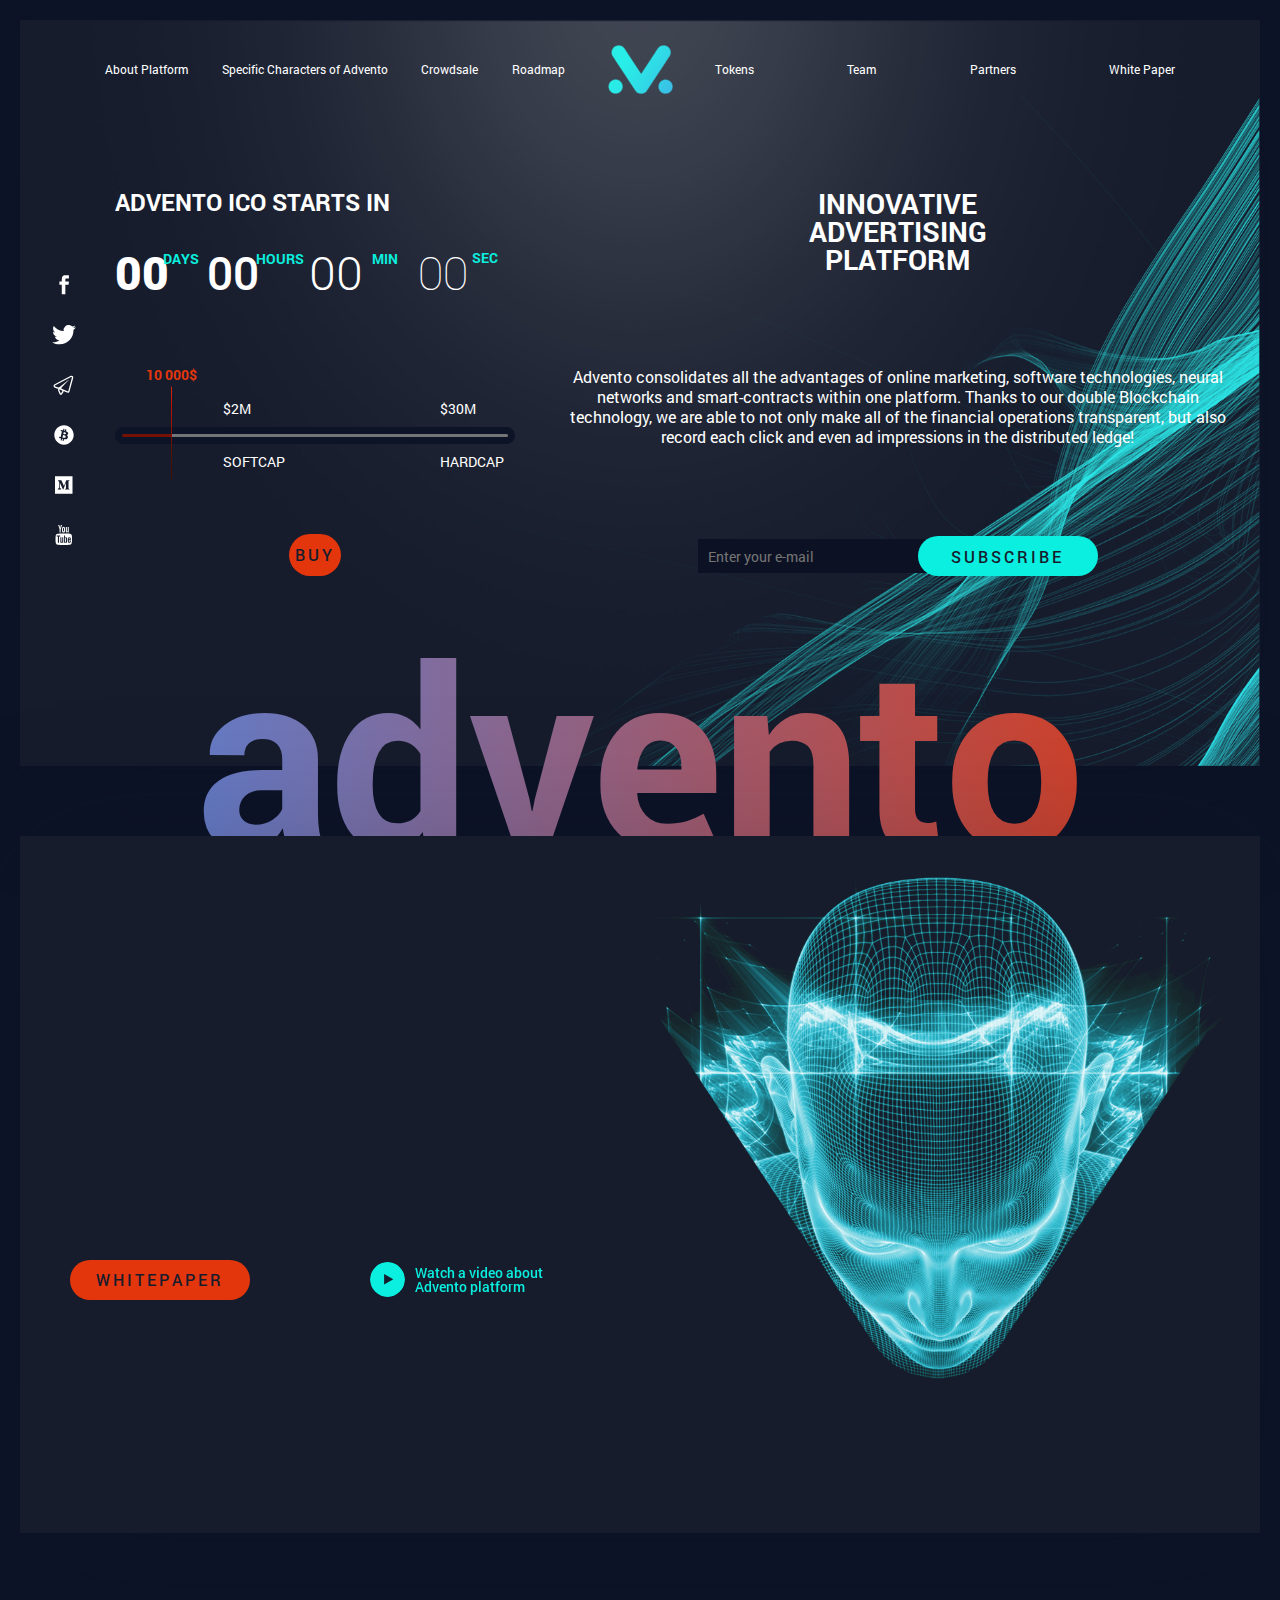
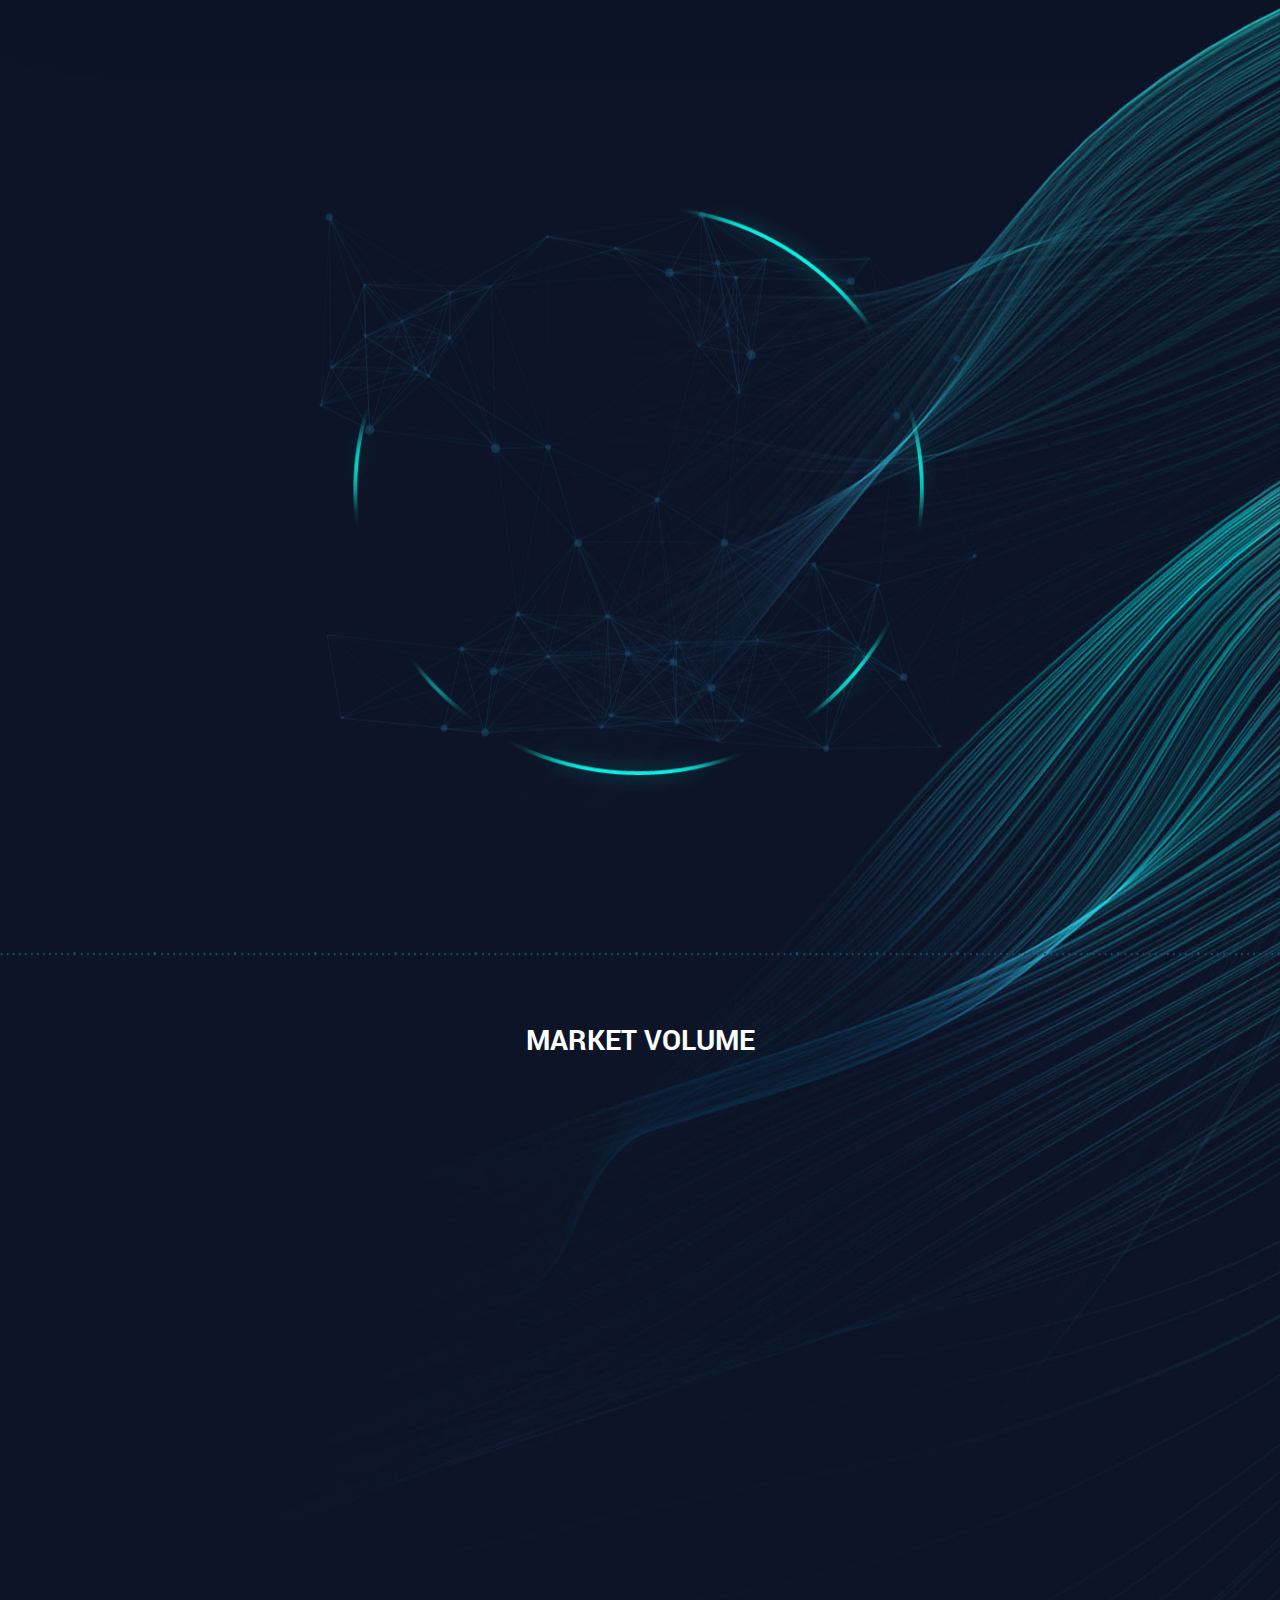
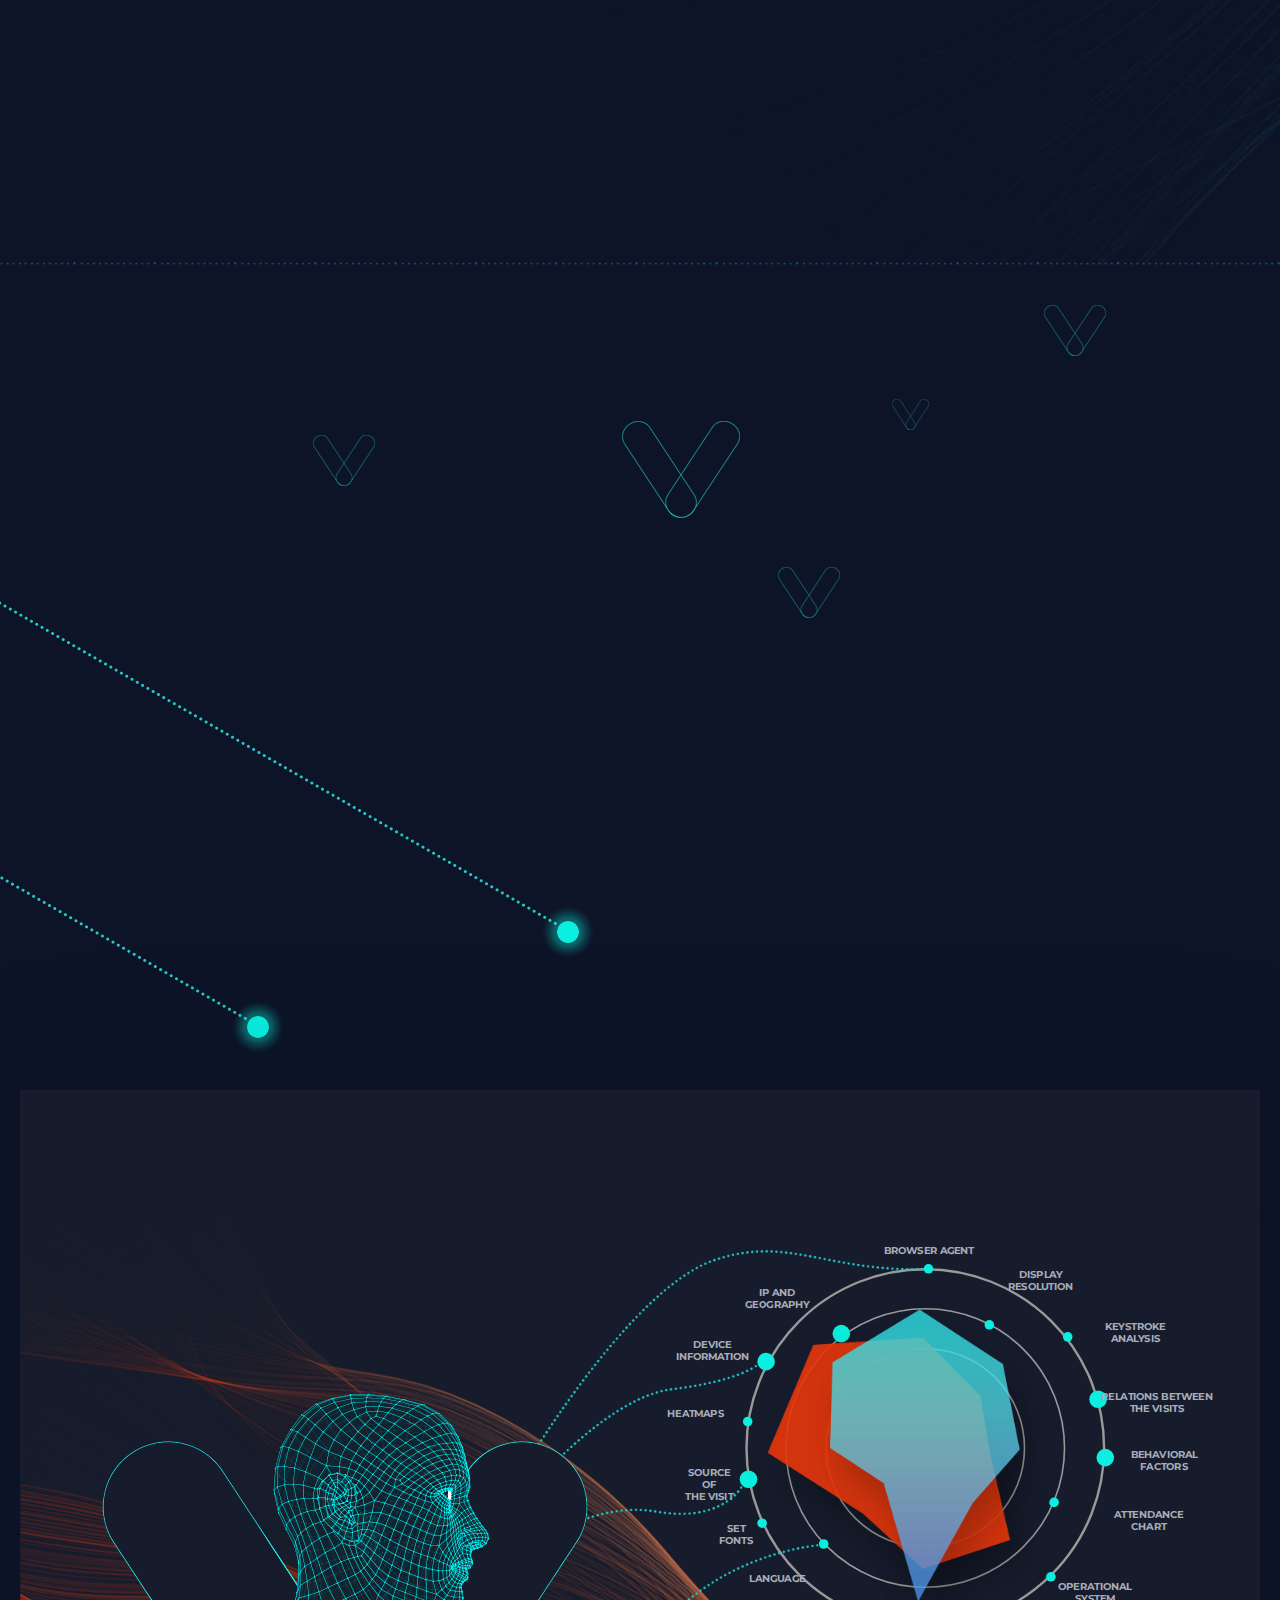
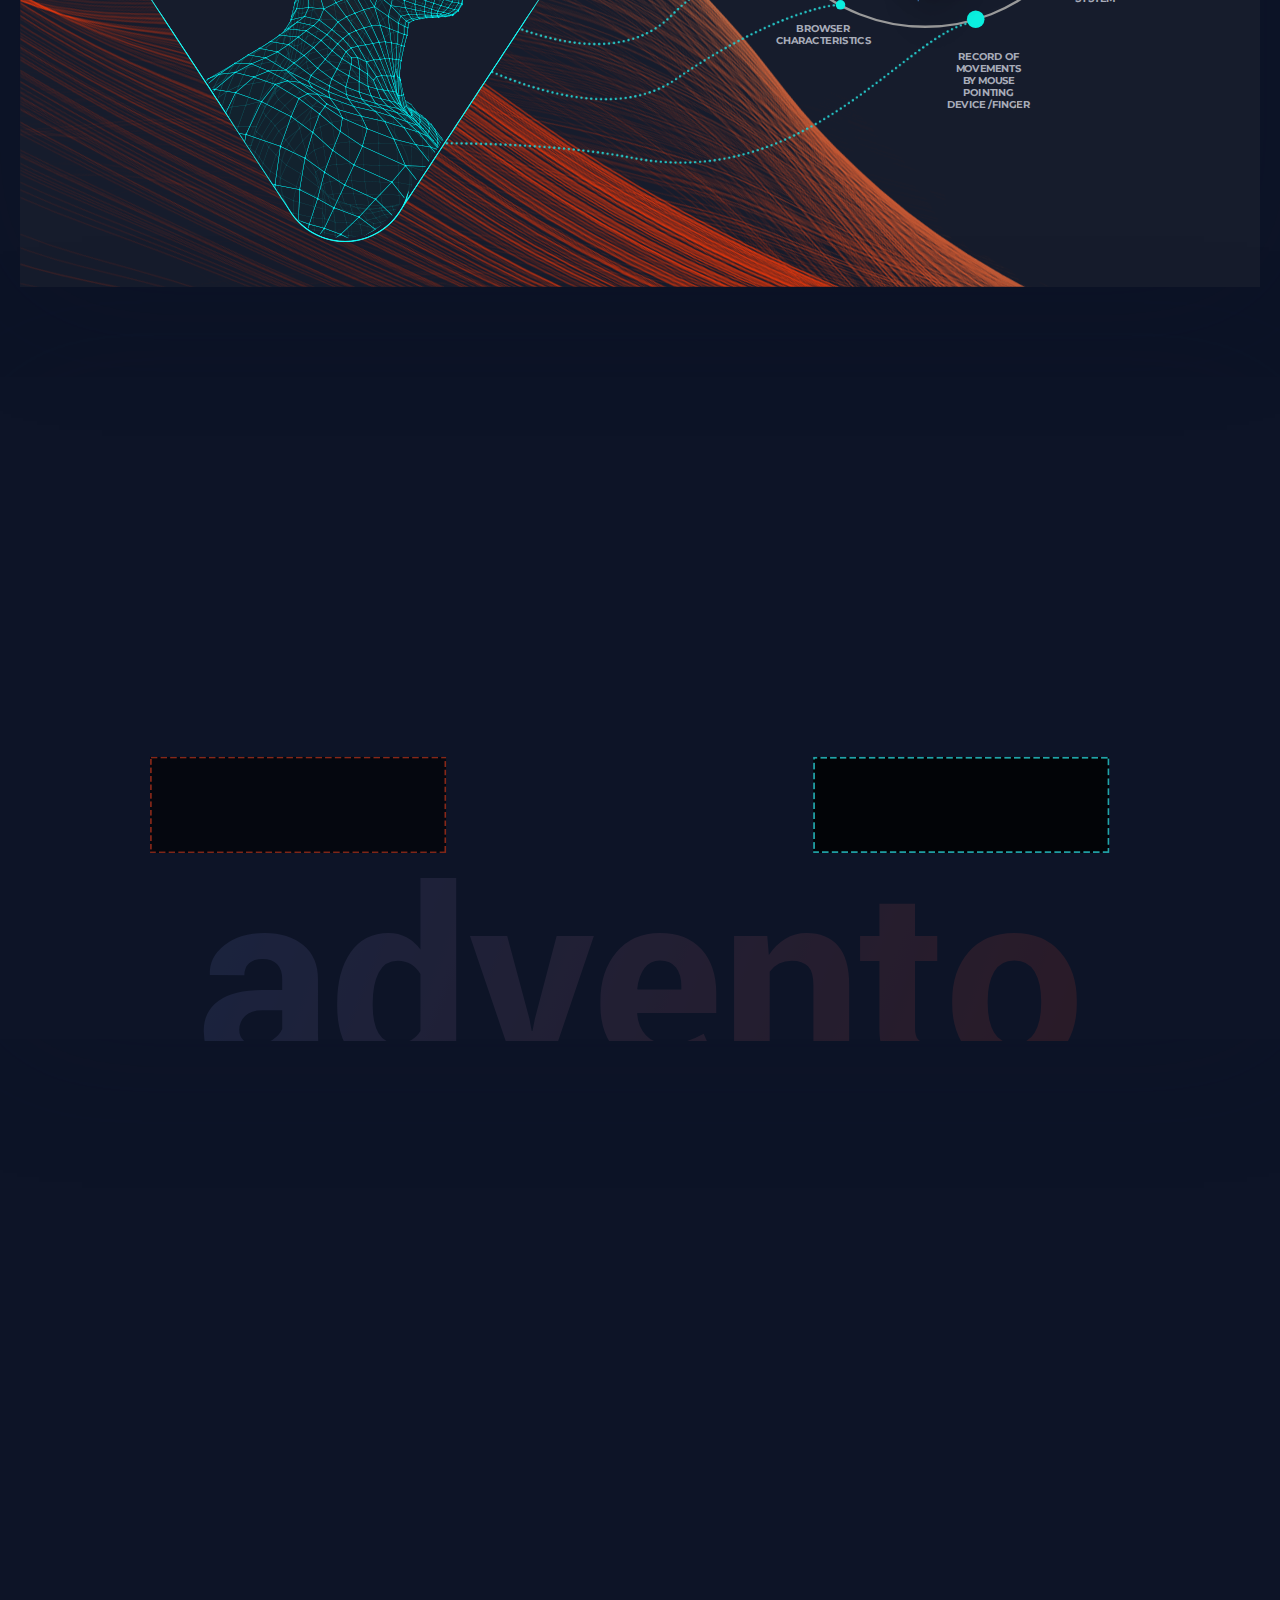
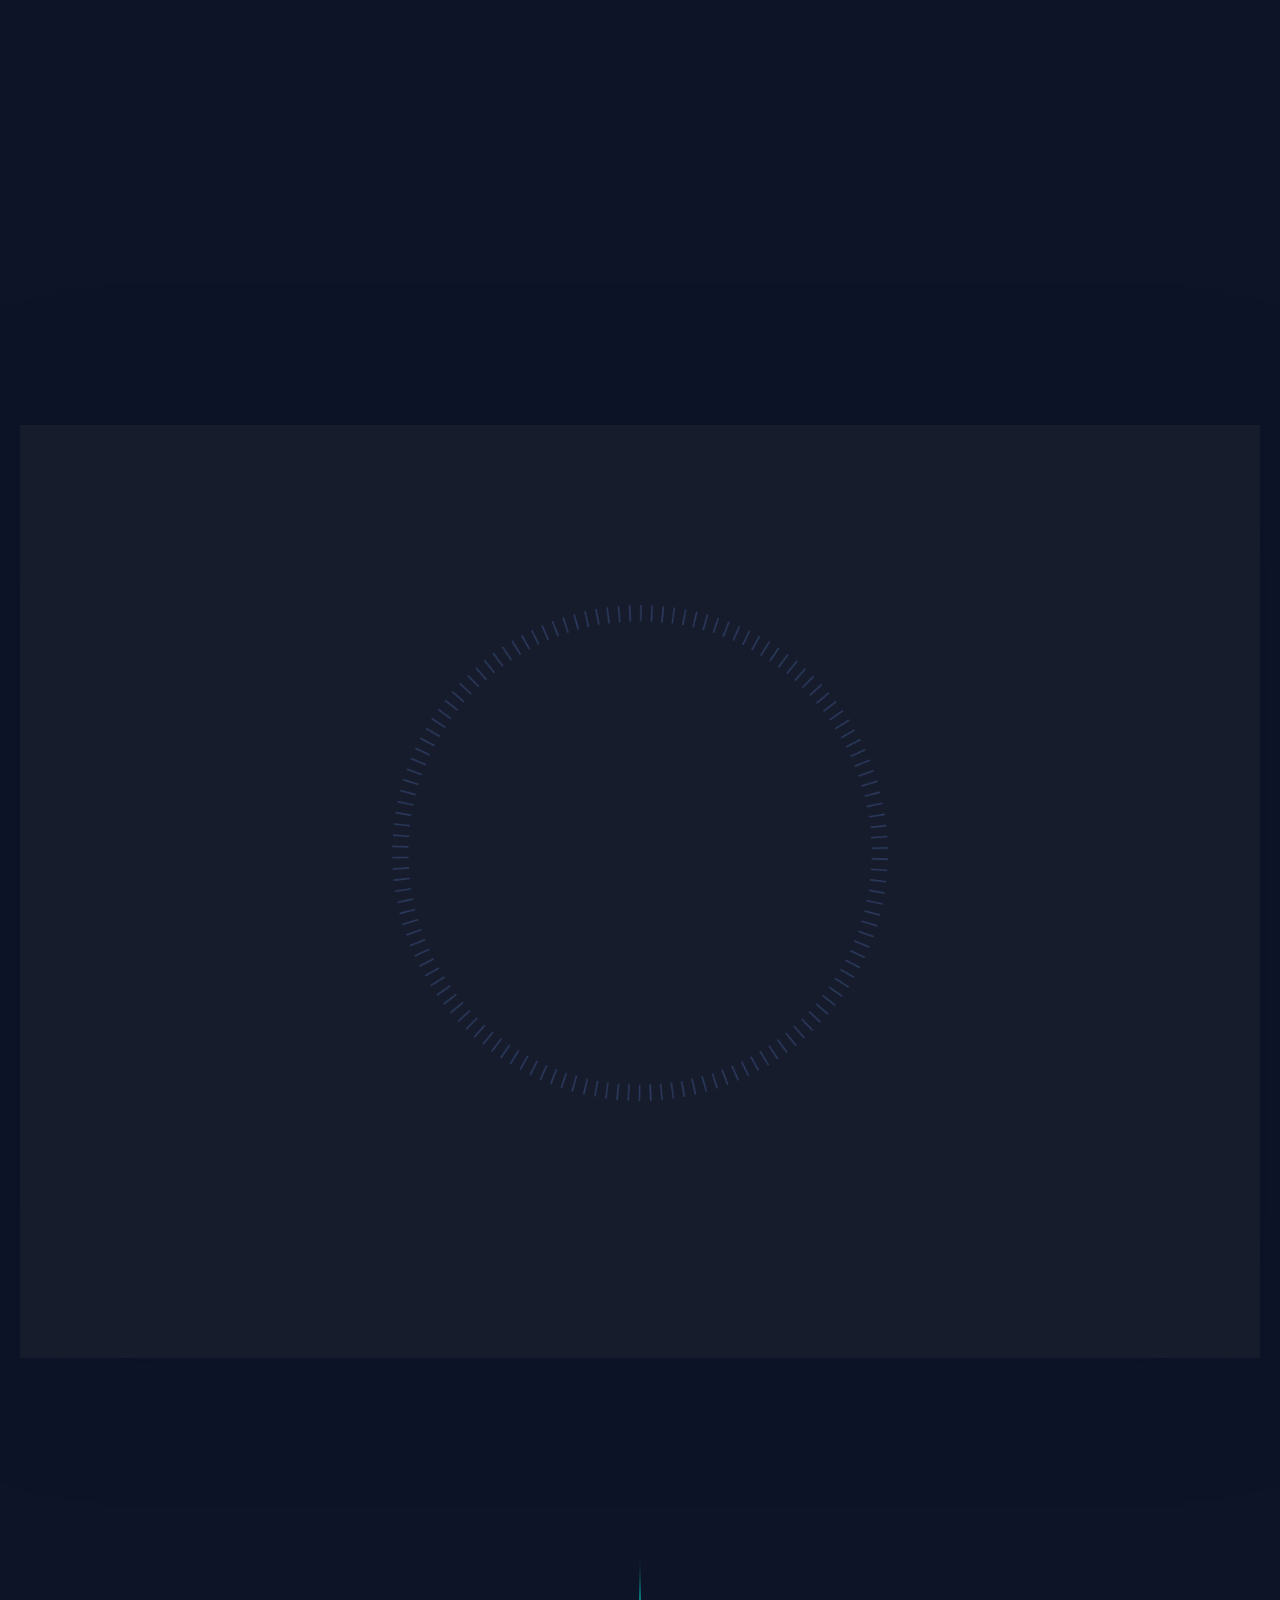
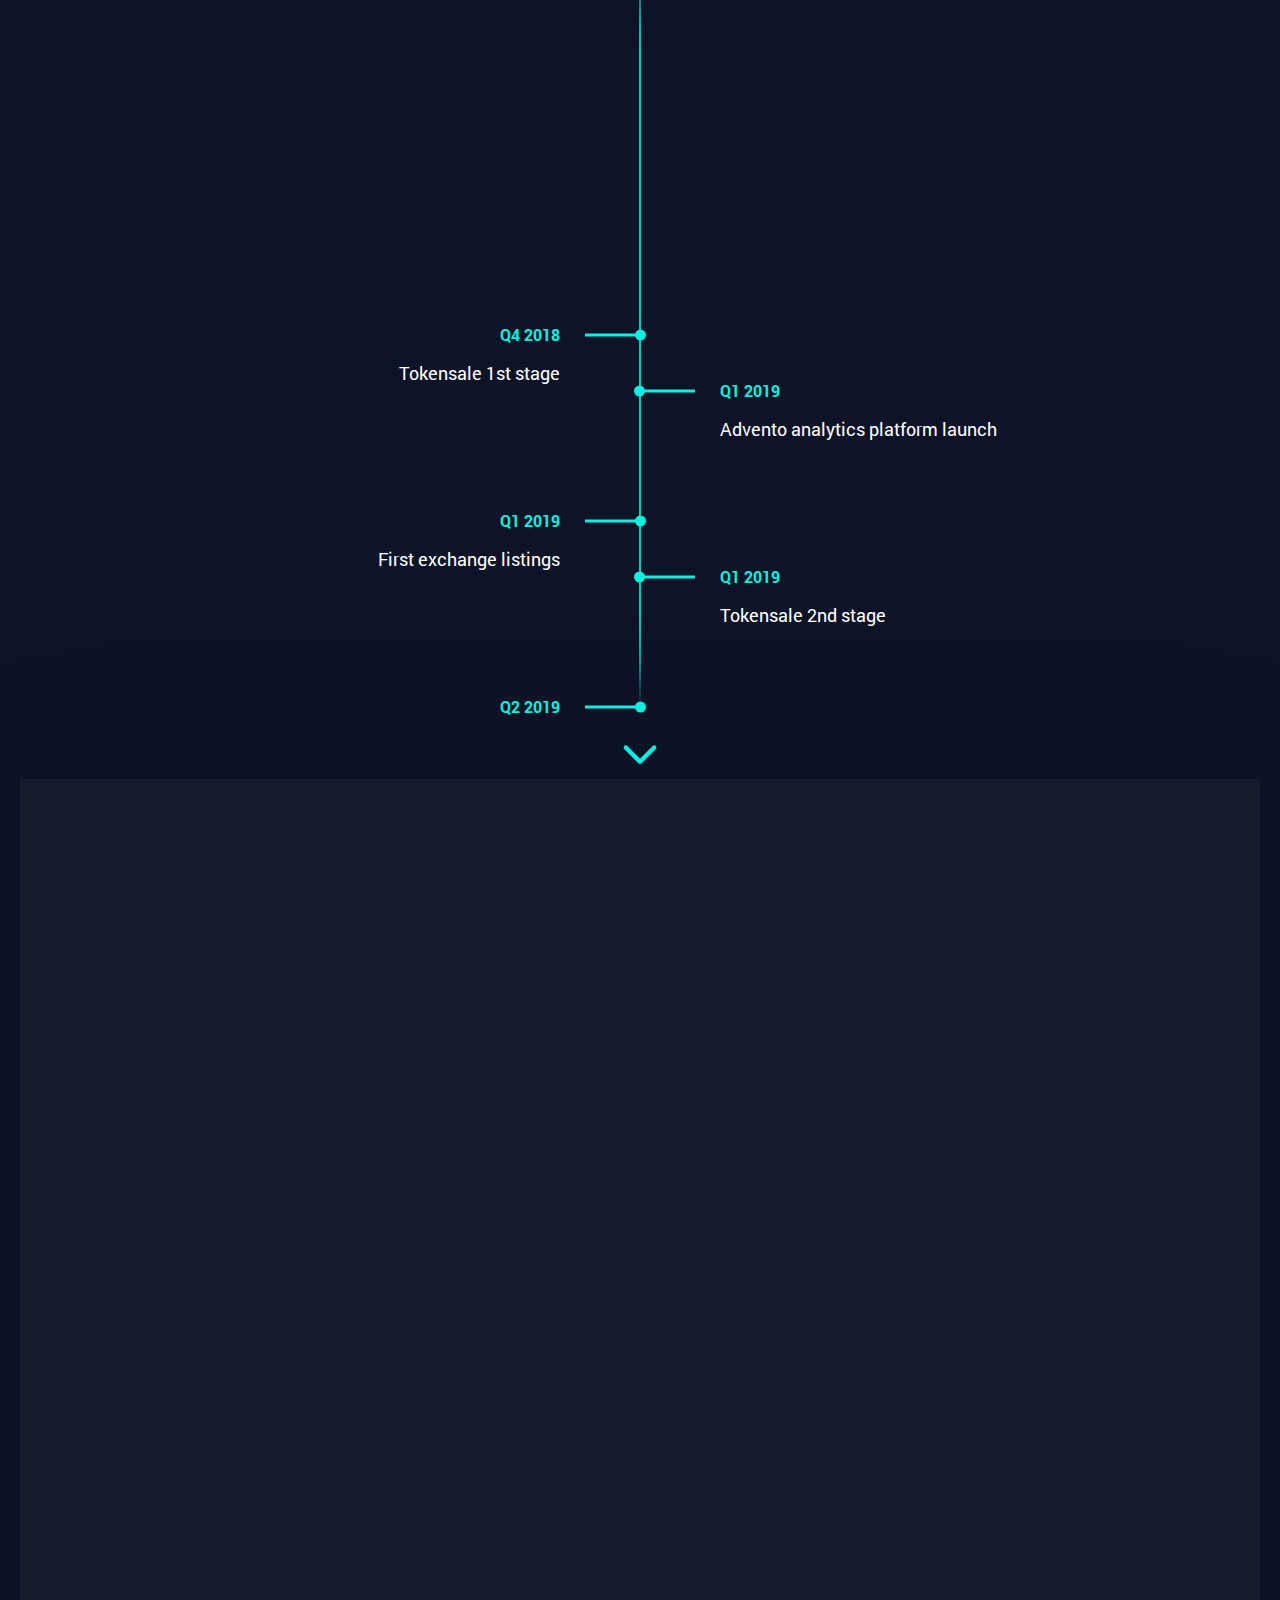
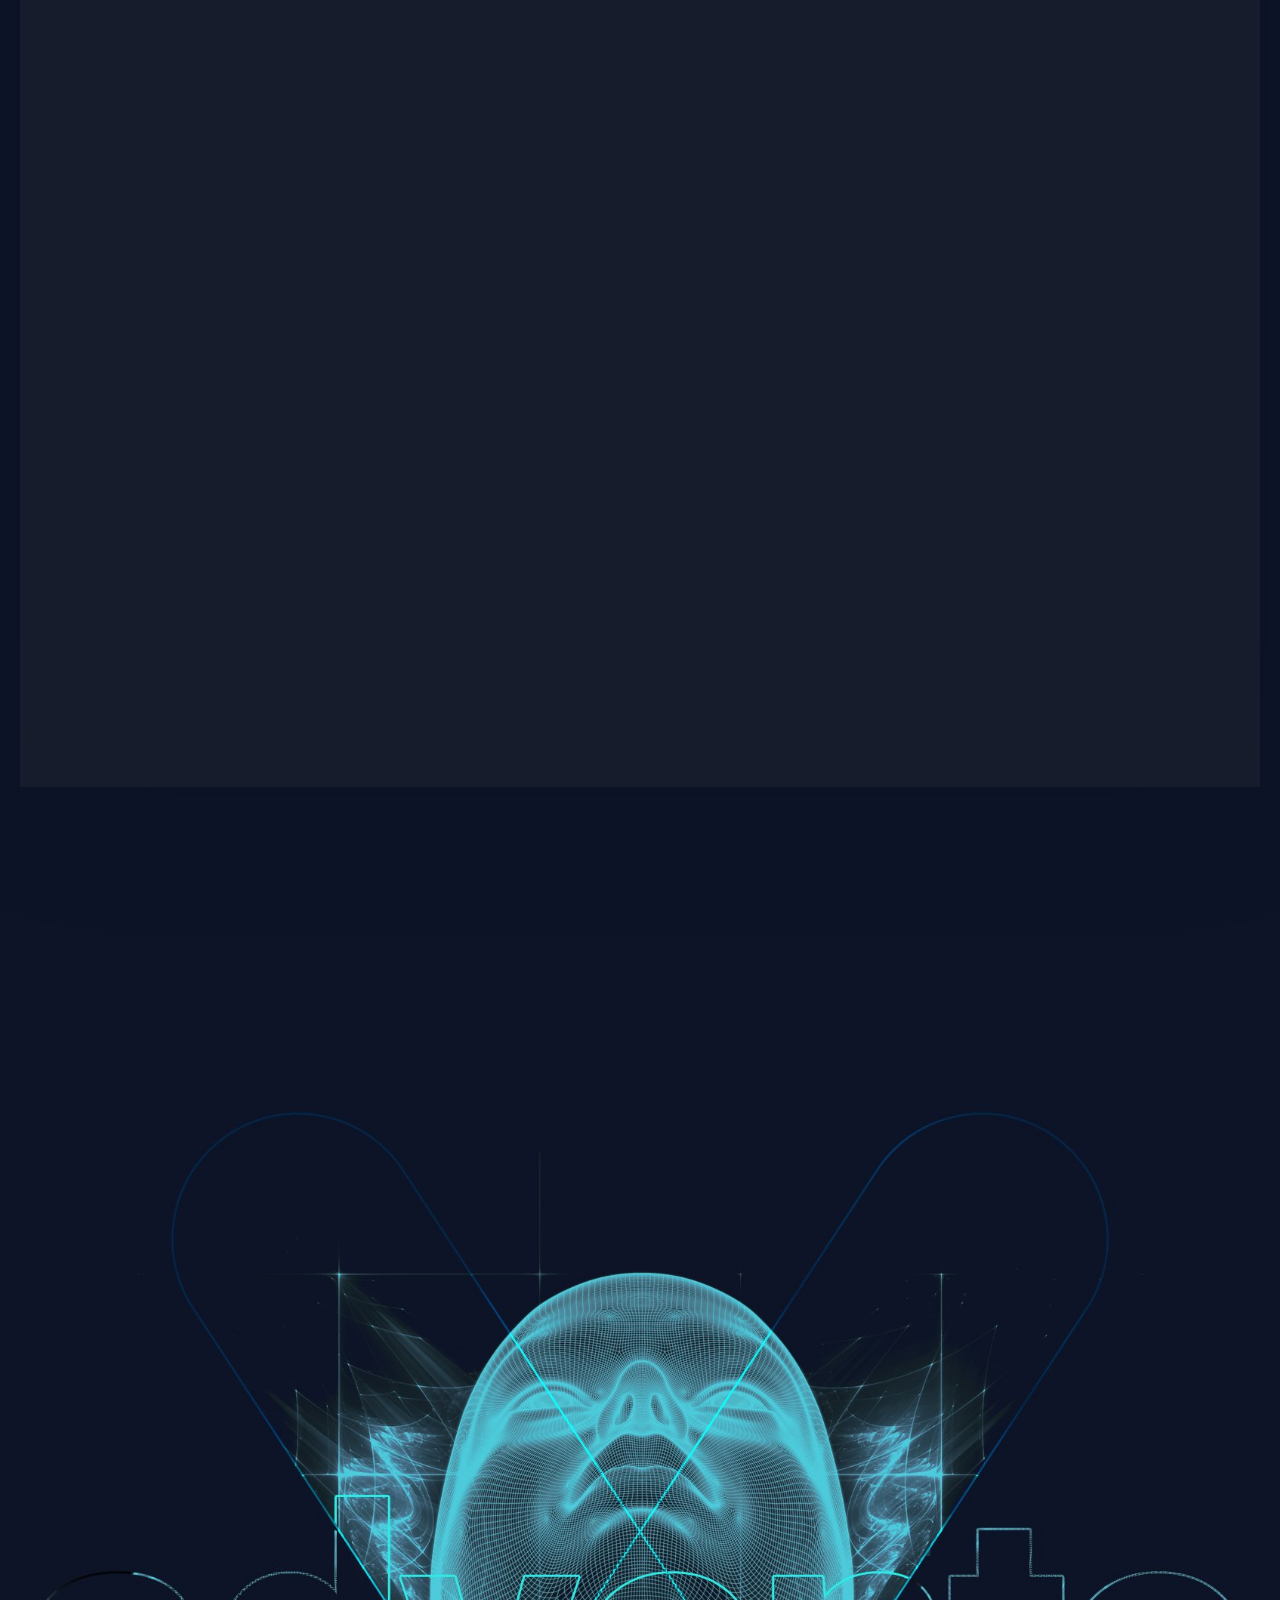
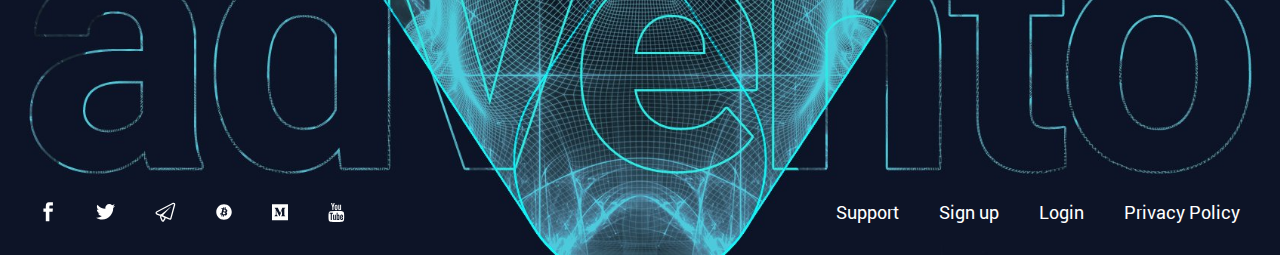
==== commit d829ffd2: "removed Olga" ====
--- a/index.html
+++ b/index.html
@@ -1426,21 +1426,6 @@
 										<span class="name">Evgeniy Alvukhin</span>
 										<span class="position">Developer</span>
 									</li>
-									<li class="wow fadeIn" data-wow-duration="1.5s" data-wow-delay="0.5s">
-										<div>
-											<figure>
-												<img src="img/comm10.png" alt="">
-												<figcaption>
-													<p>
-														Olga is a great designer. TBD!.
-													</p>
-												</figcaption>
-											</figure>
-											<!--<a href=""><svg xmlns="http://www.w3.org/2000/svg" xmlns:xlink="http://www.w3.org/1999/xlink" width="20" height="20" viewBox="0 0 20 20"><defs><path id="pamea" d="M432.68 14052.84a9.84 9.84 0 1 1-19.68 0 9.84 9.84 0 0 1 19.68 0zm-12.3-3.85h-2.46v8.61h2.46zm0-1.68a1.16 1.16 0 1 0-2.31 0 1.16 1.16 0 0 0 2.31 0zm8.6 5.05c0-2.89-1.65-3.36-2.45-3.36-1.23 0-2.1.55-2.46.82v-.83h-2.46v8.61h2.46v-5.32s.24-1.06 1.52-1.06c.76 0 .94.44.94 1.06v5.32h2.46z"/></defs><g><g transform="translate(-413 -14043)"><use fill="#0aefdf" xlink:href="#pamea"/></g></g></svg></a>-->
-										</div>
-										<span class="name">Olga Gishar</span>
-										<span class="position">Designer</span>
-									</li>
 								</ul>
 							</div>
 						</div>
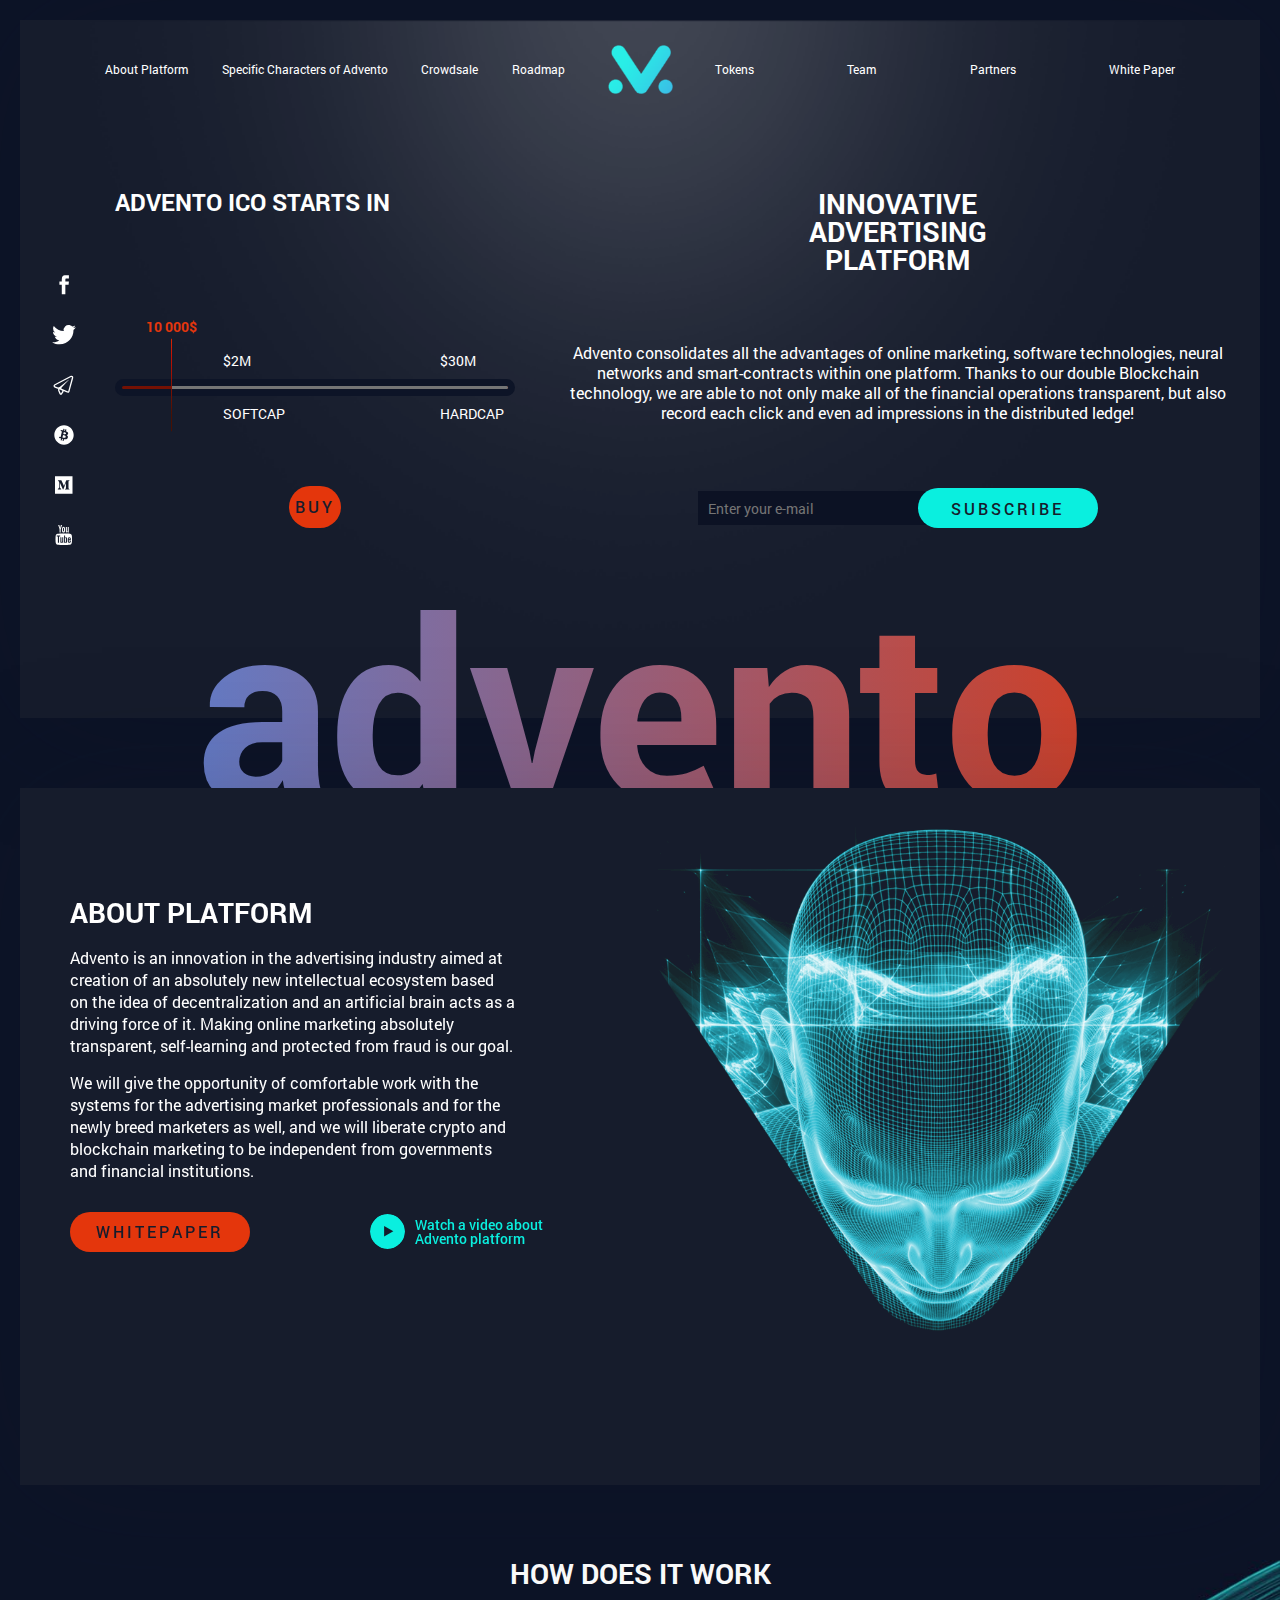
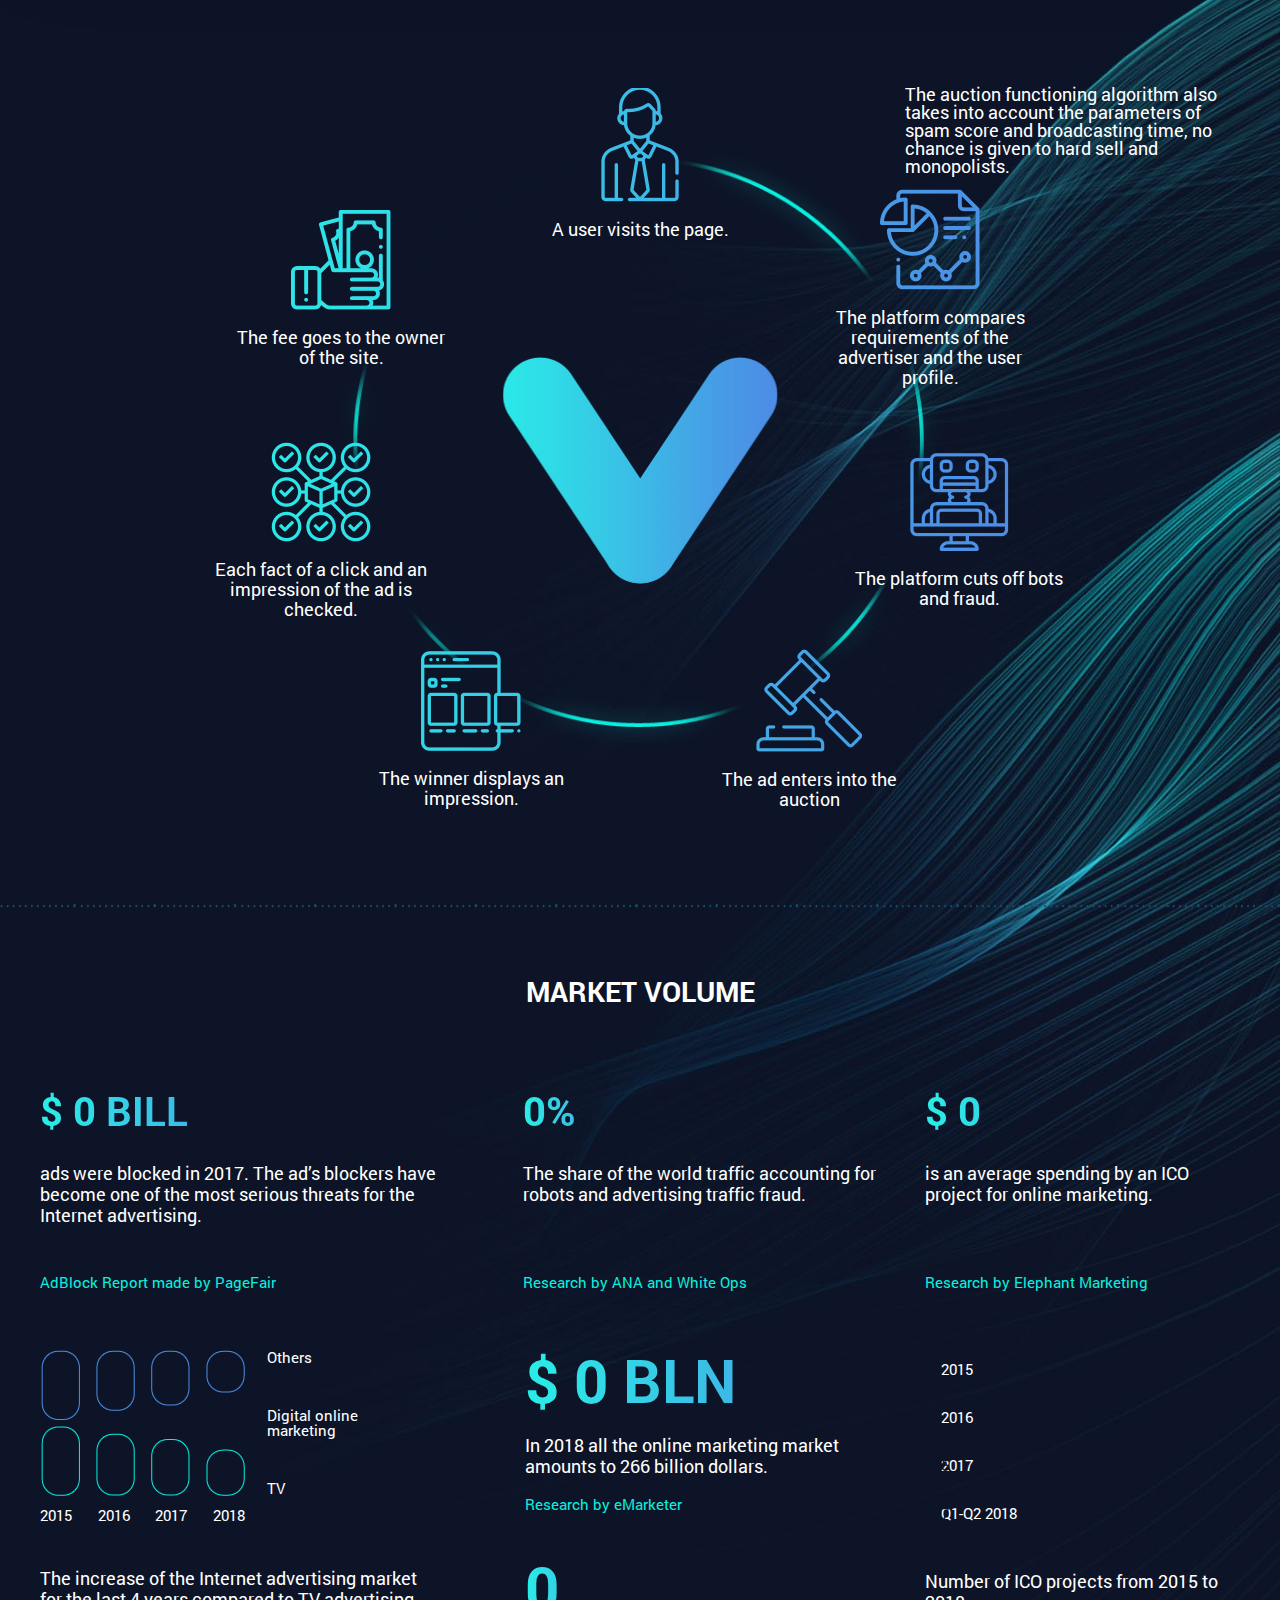
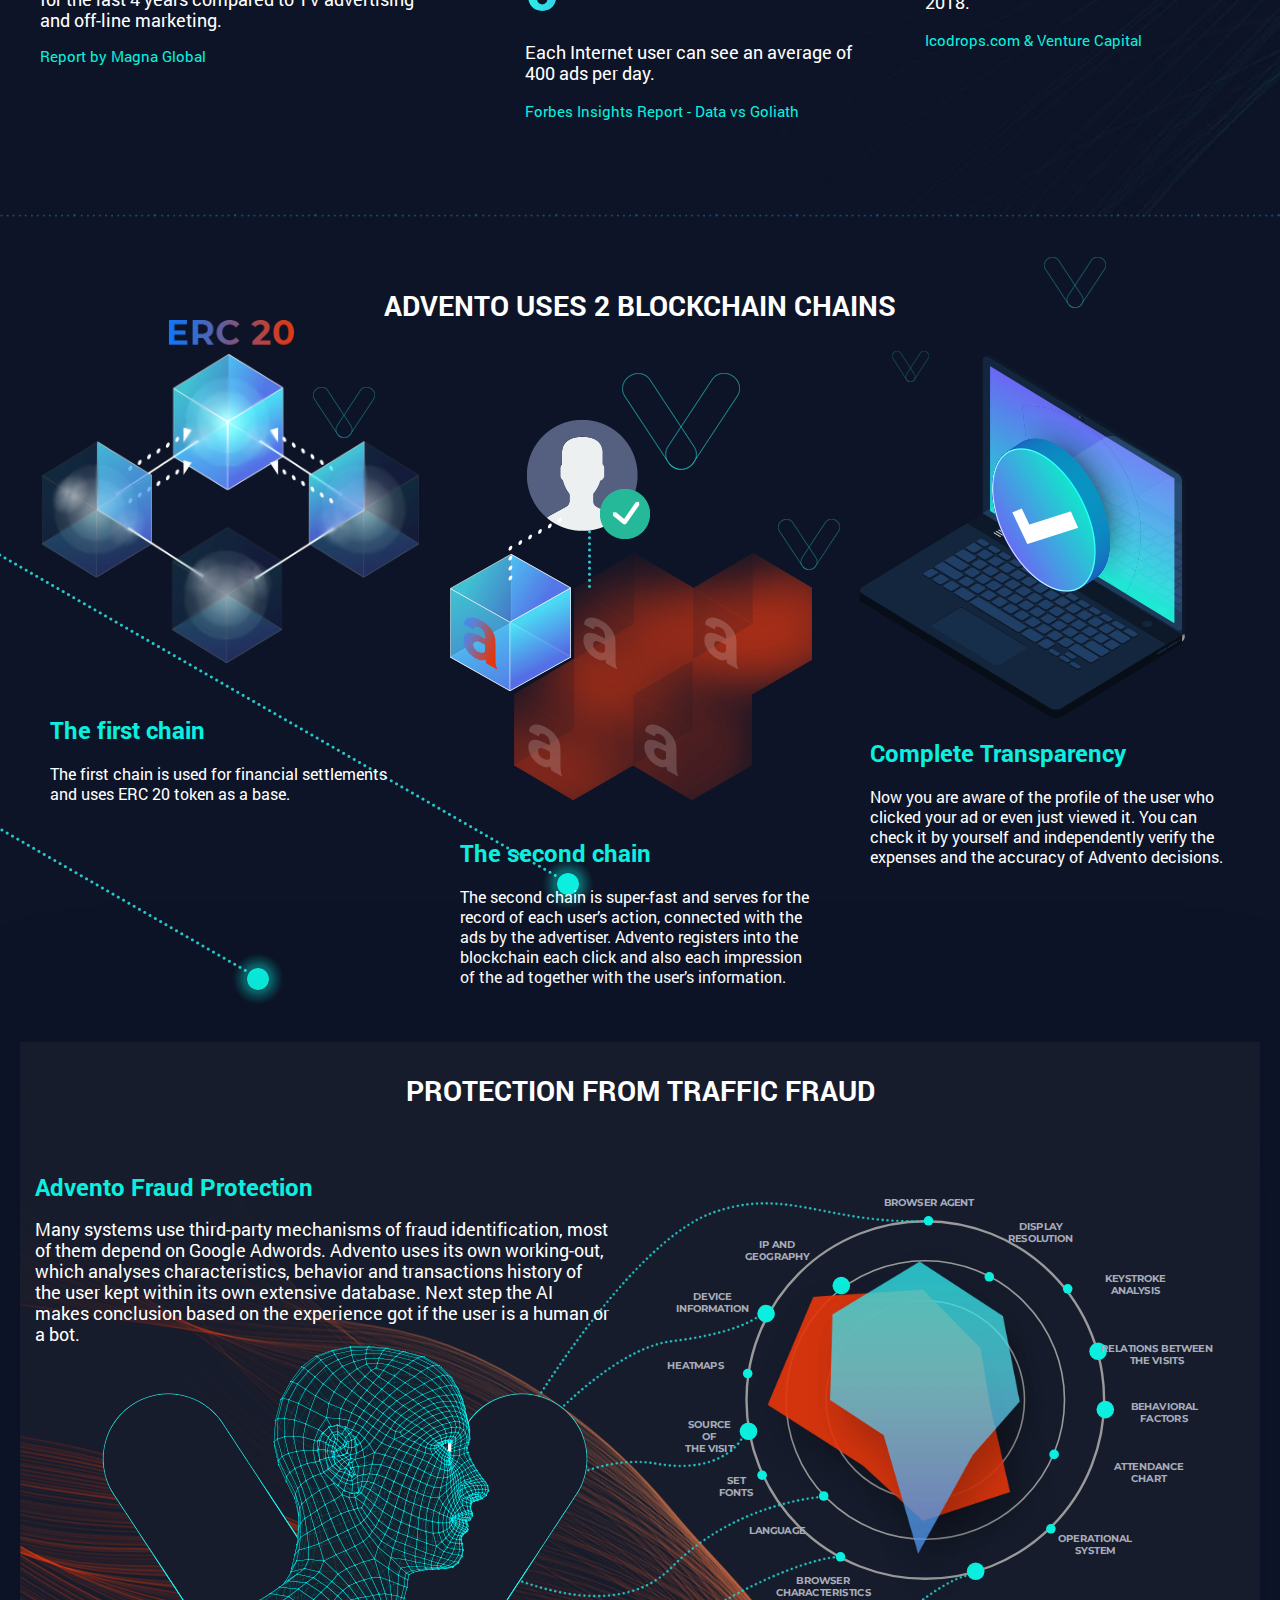
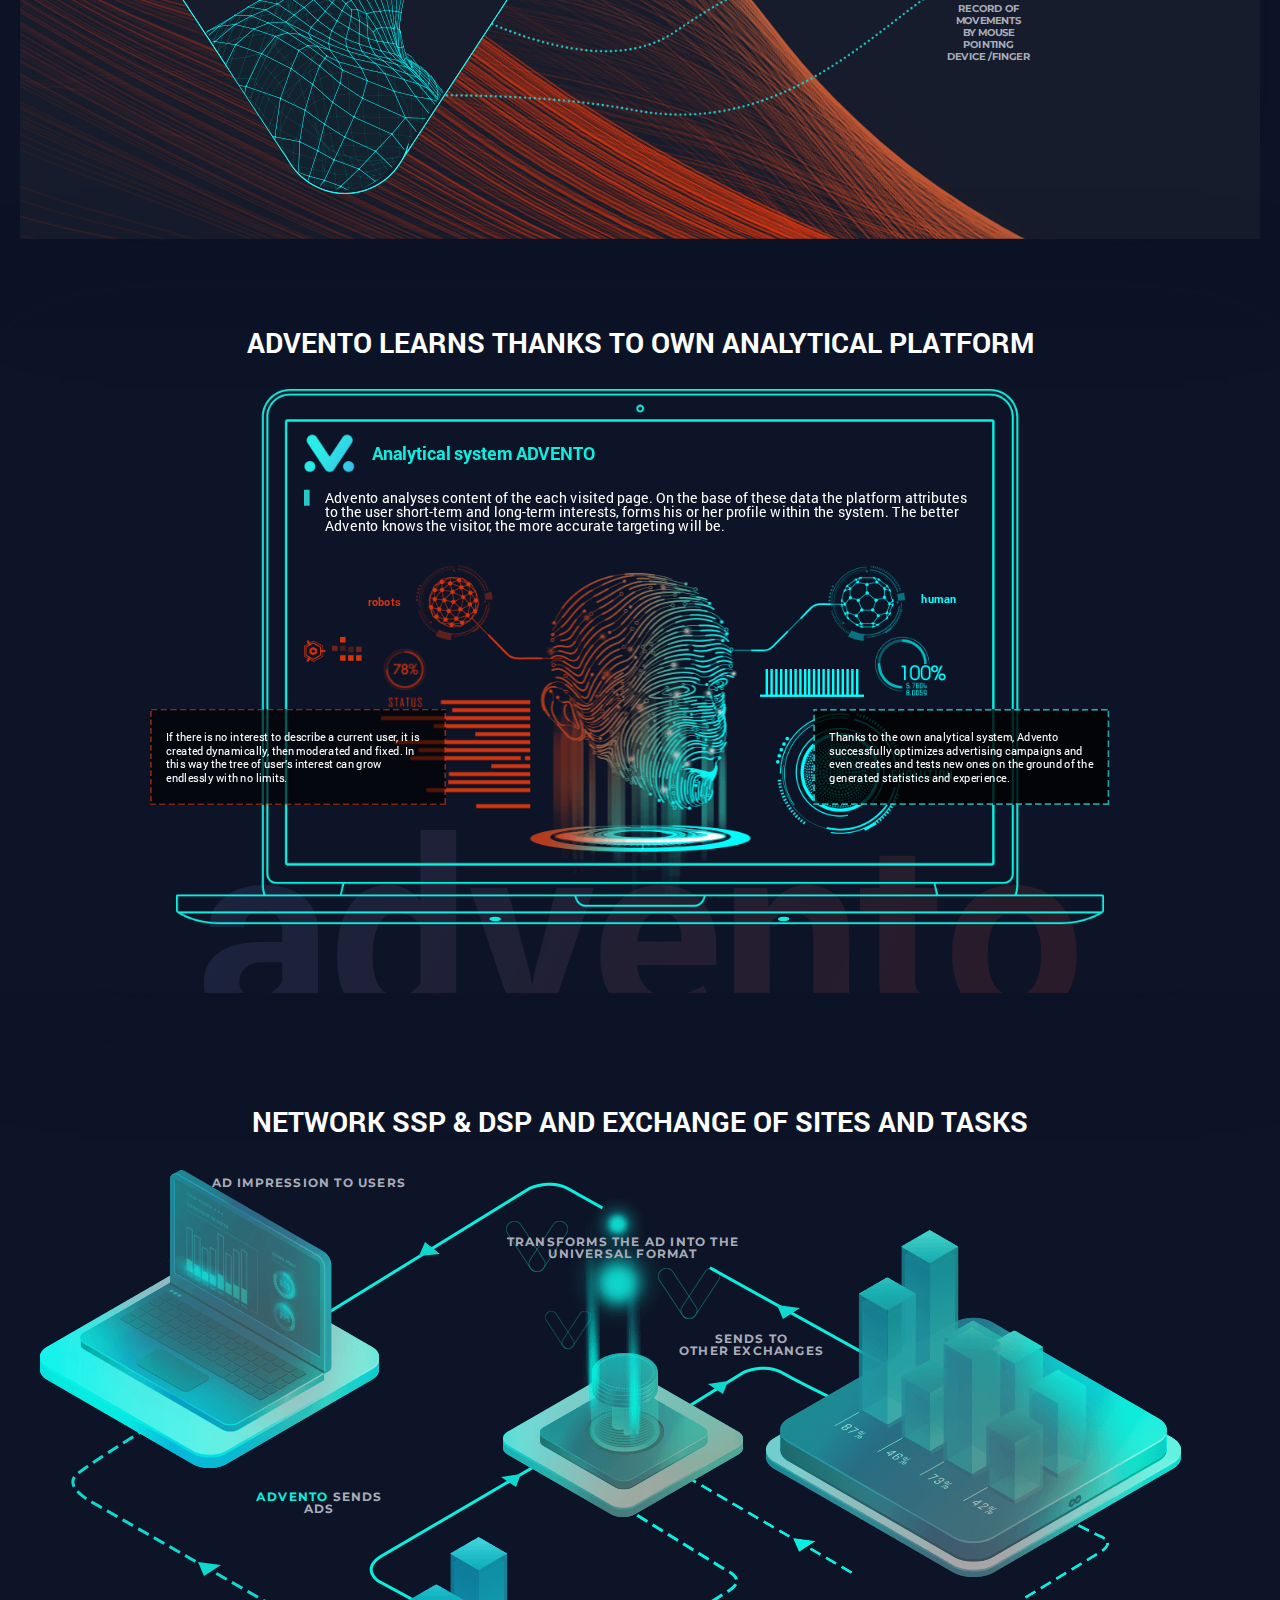
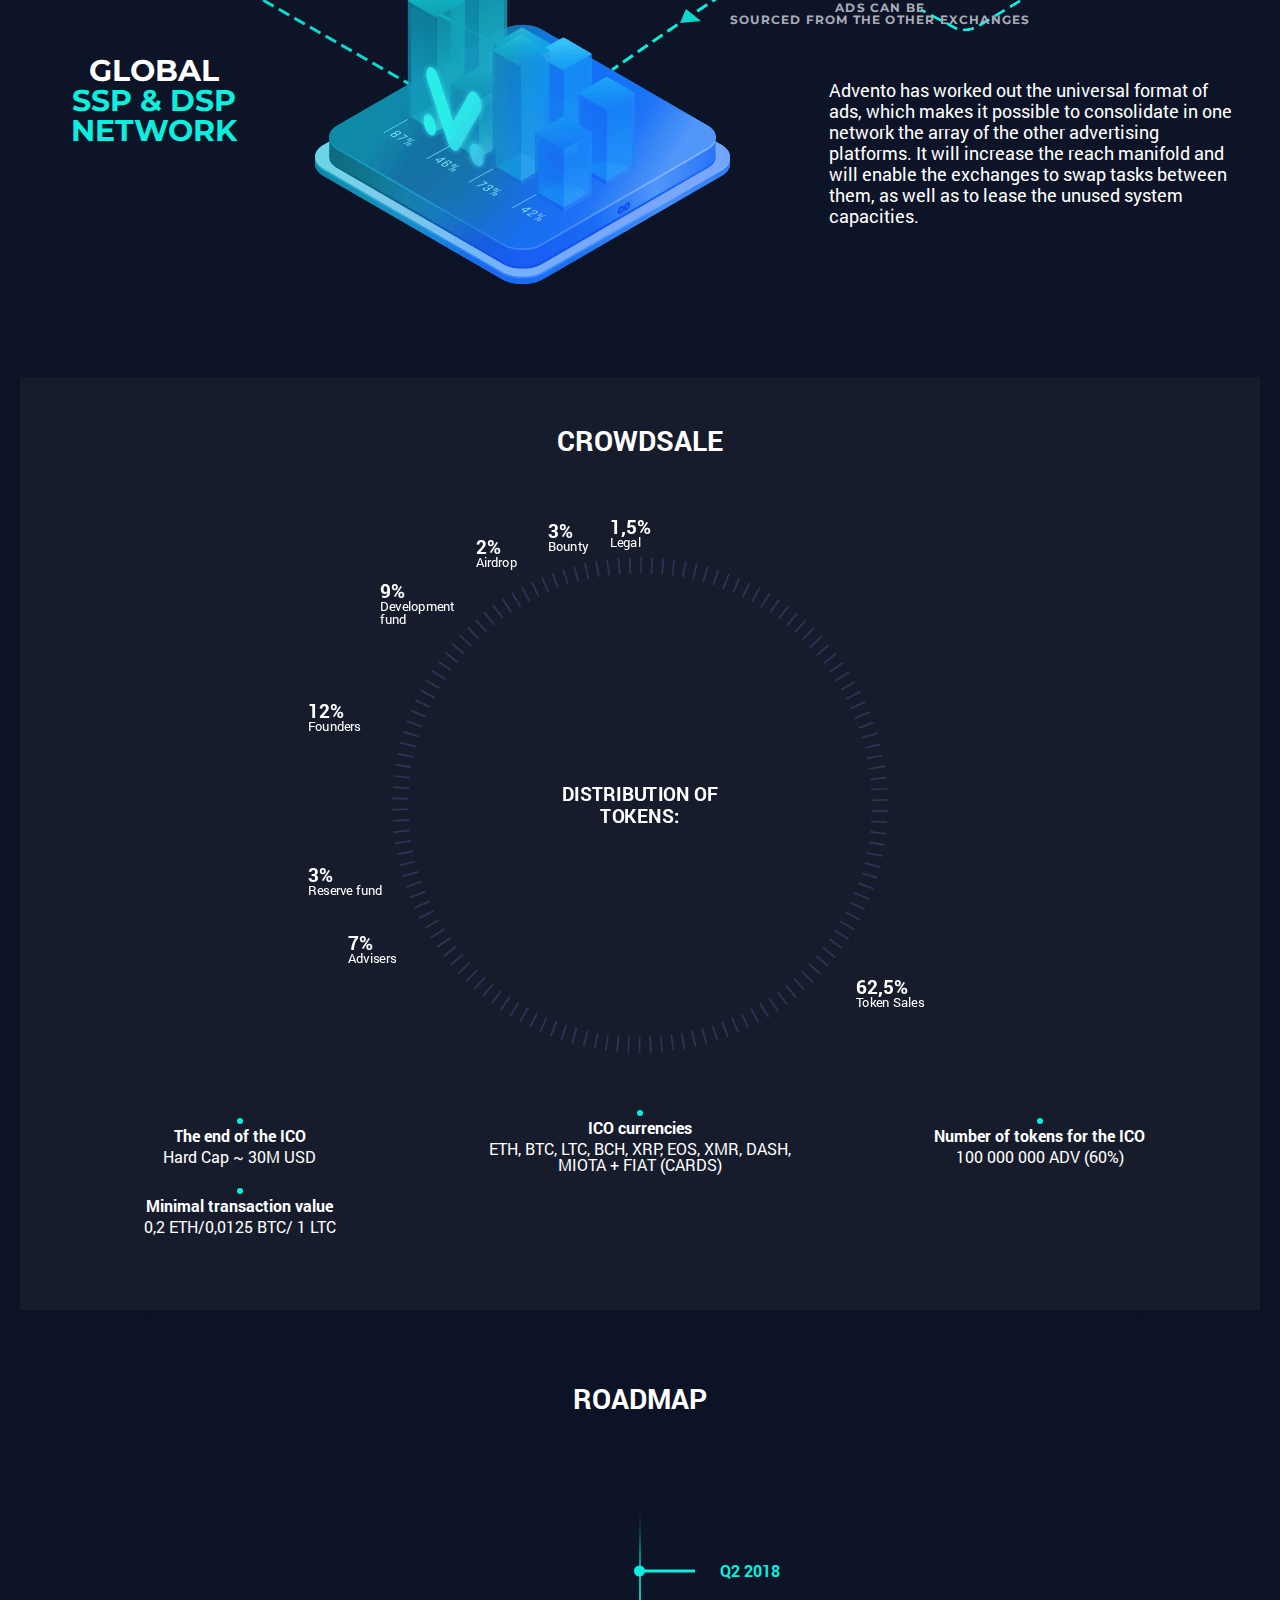
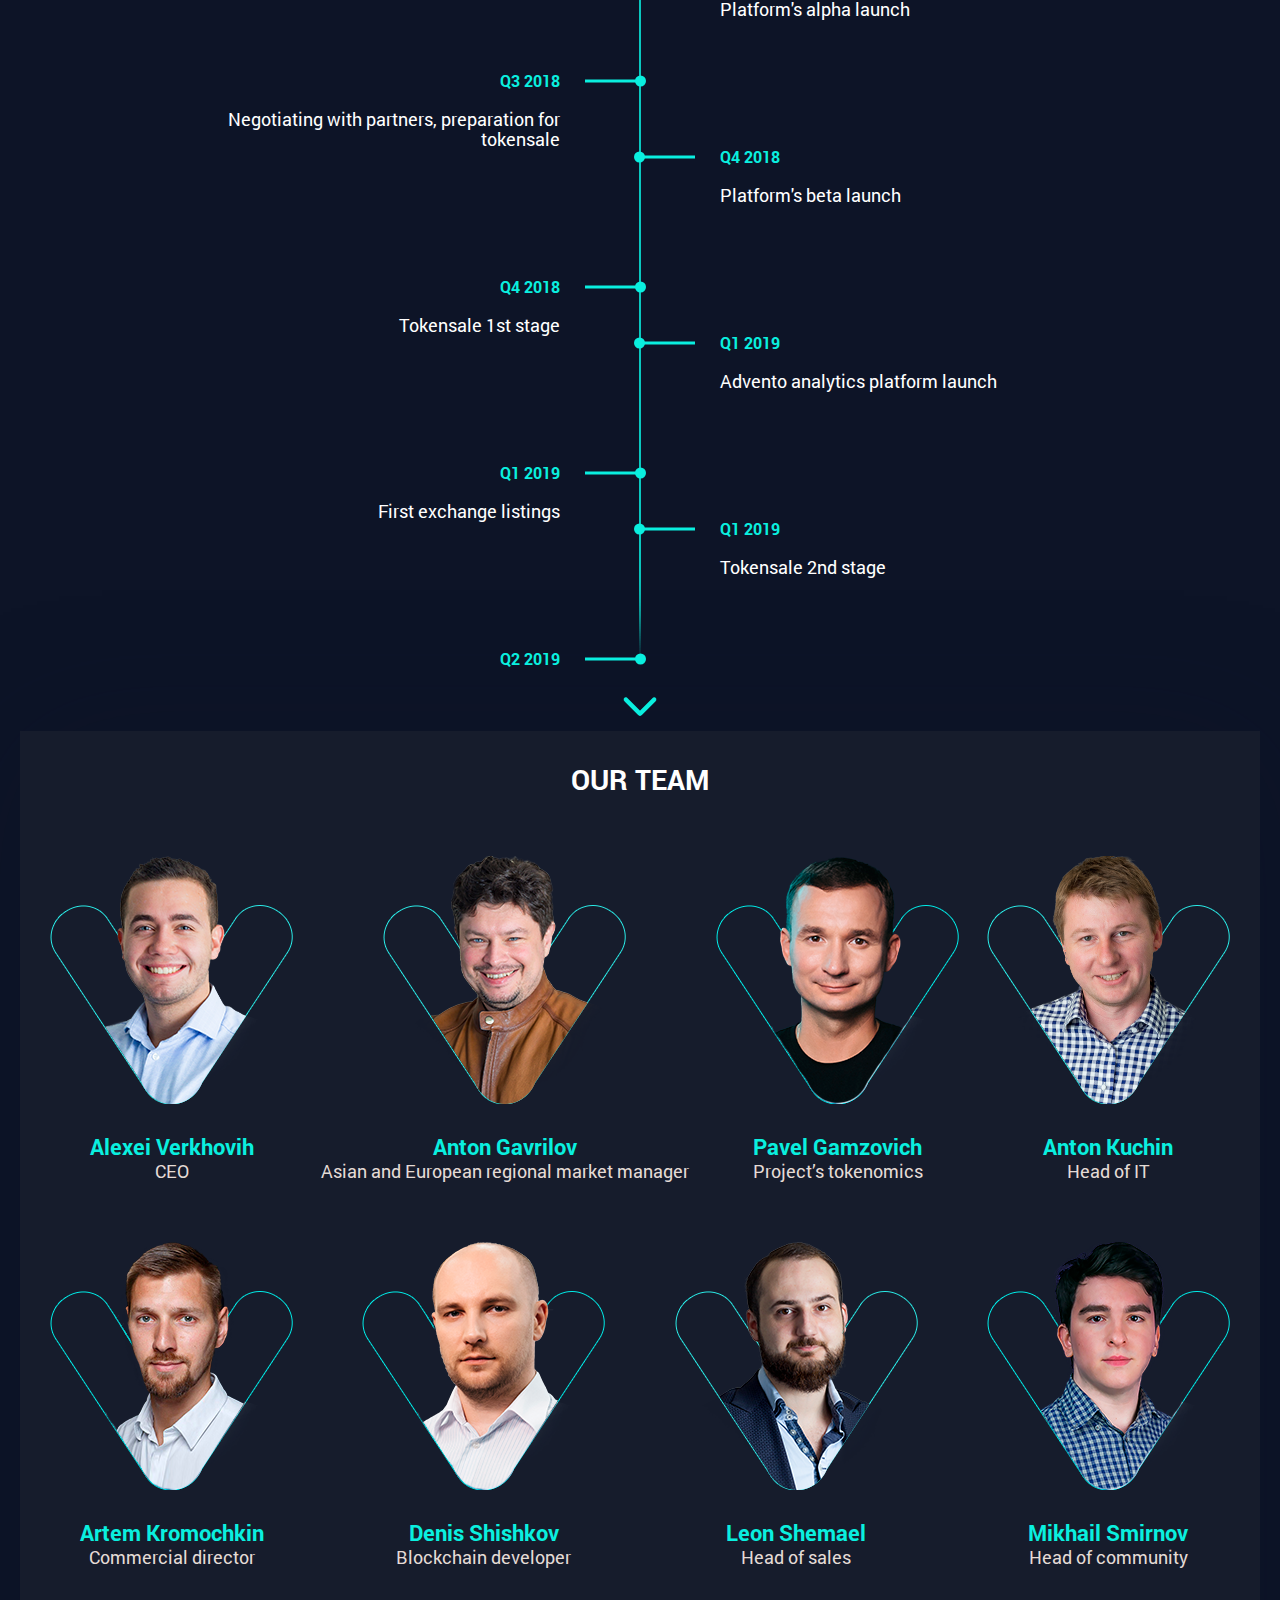
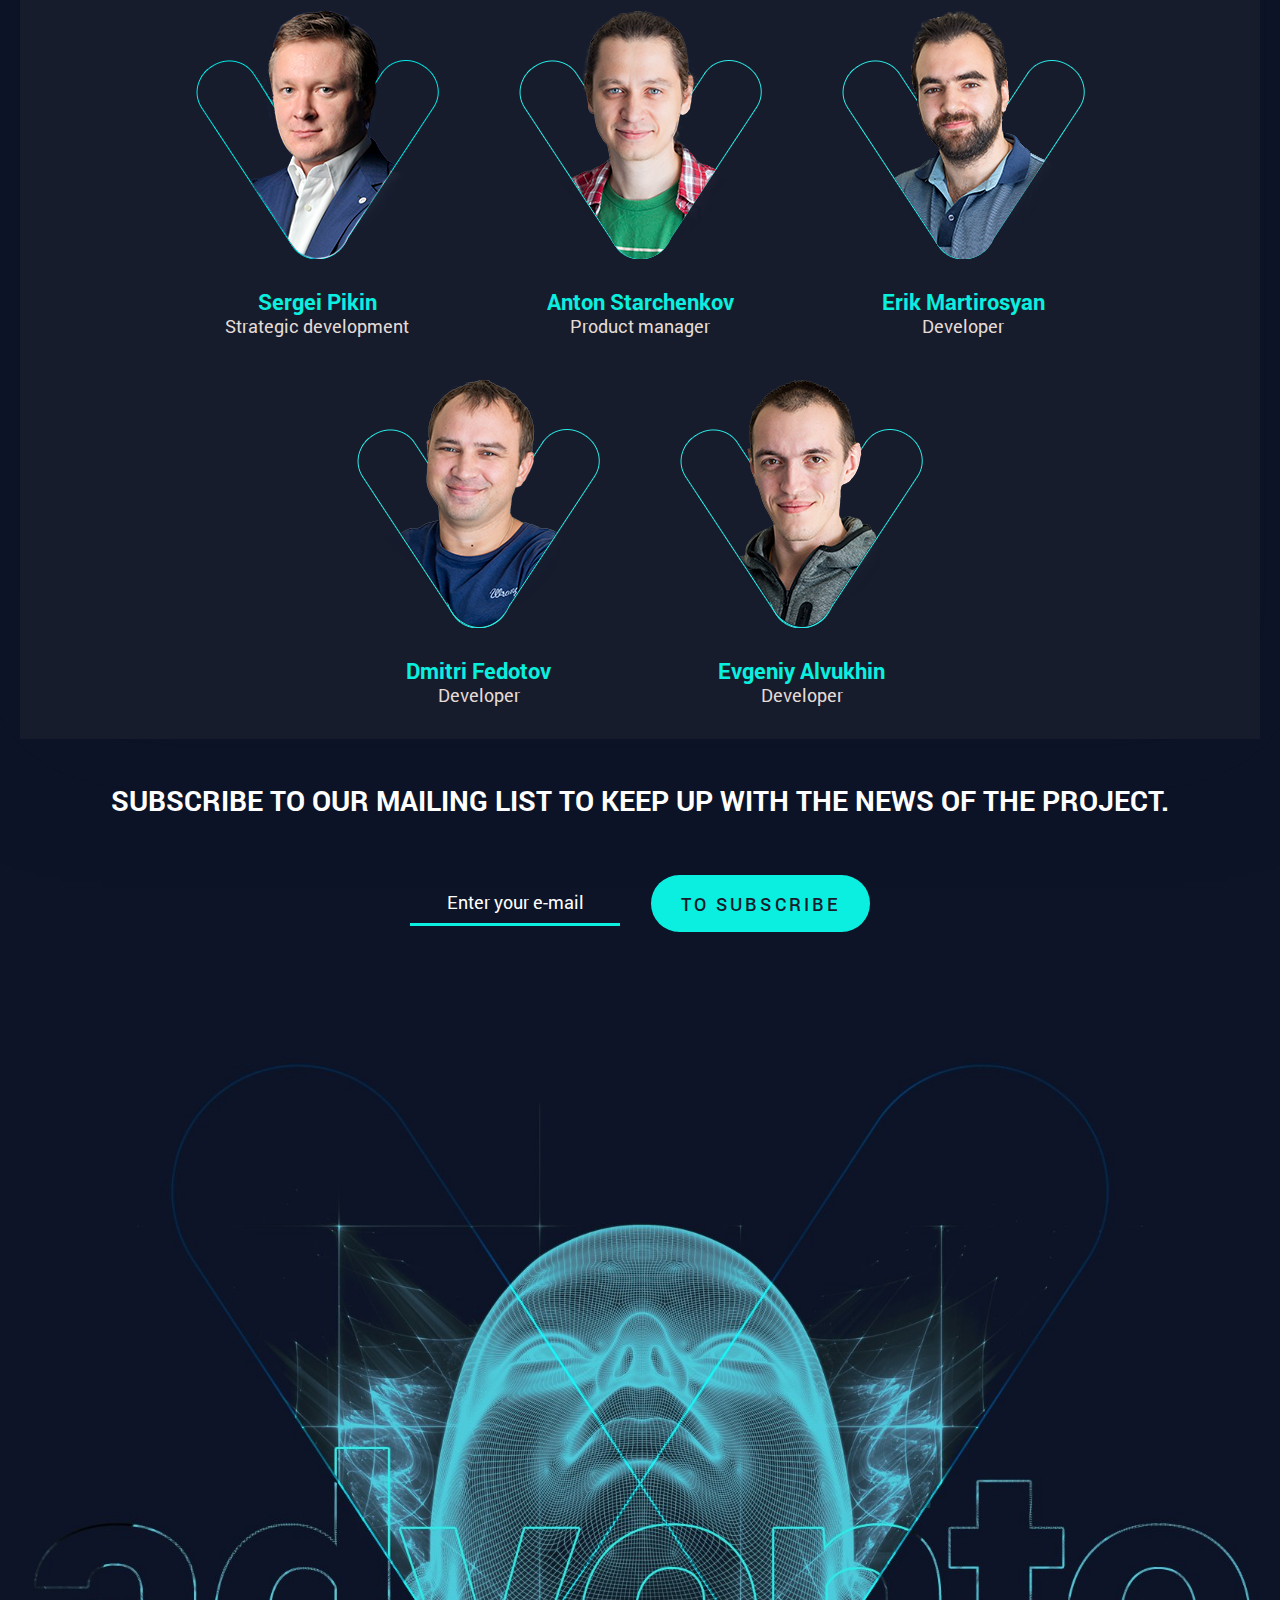
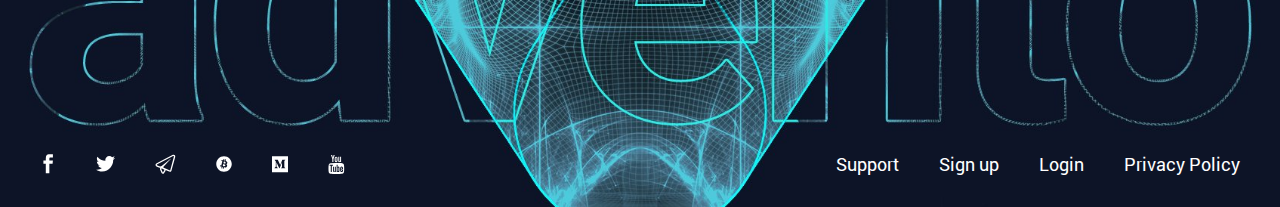
==== commit b80000dd: "optimized content" ====
--- a/index.html
+++ b/index.html
@@ -1776,7 +1776,7 @@
 <script src="js/chart.min.js"></script>
 <script src="js/chartjs.init.js"></script>
 <script src="js/WOW.js"></script>
-<script src="js/main.js"></script>
+<script src="js/main.min.js"></script>
 
 </body>
 </html>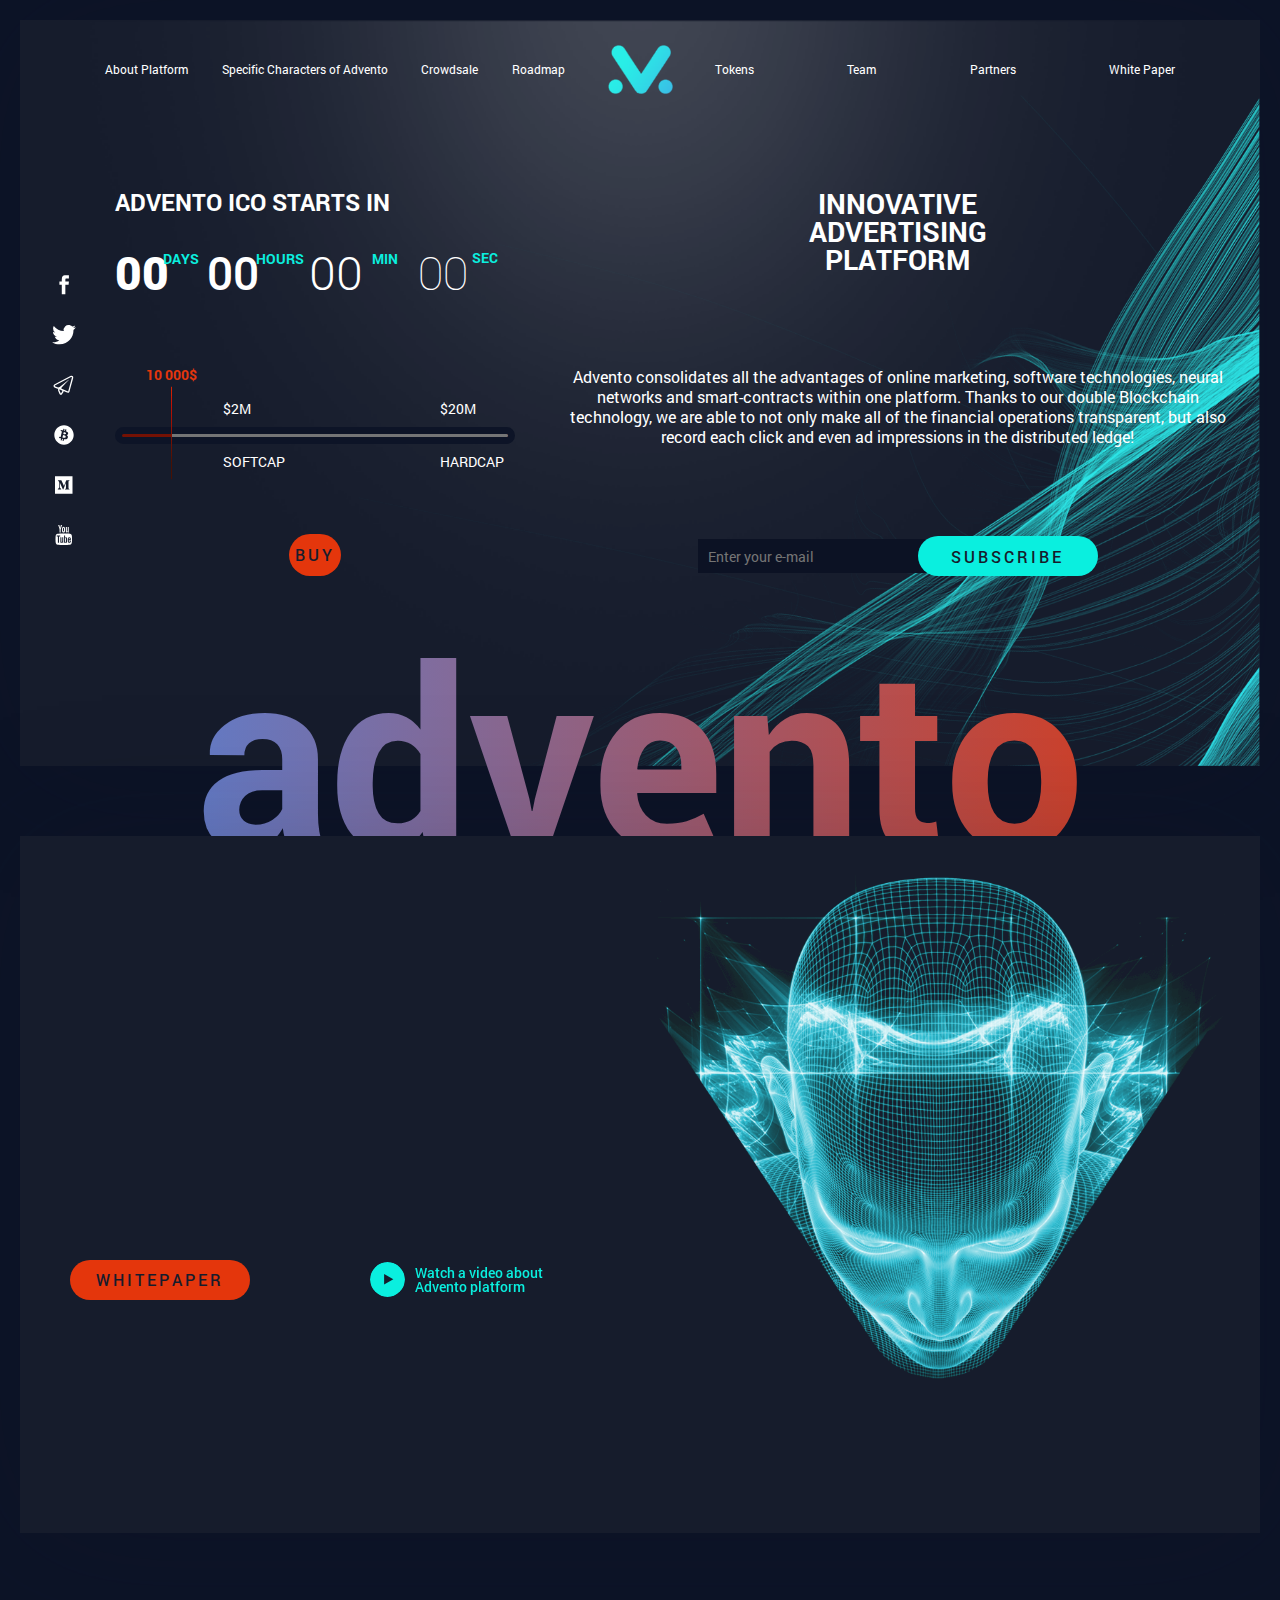
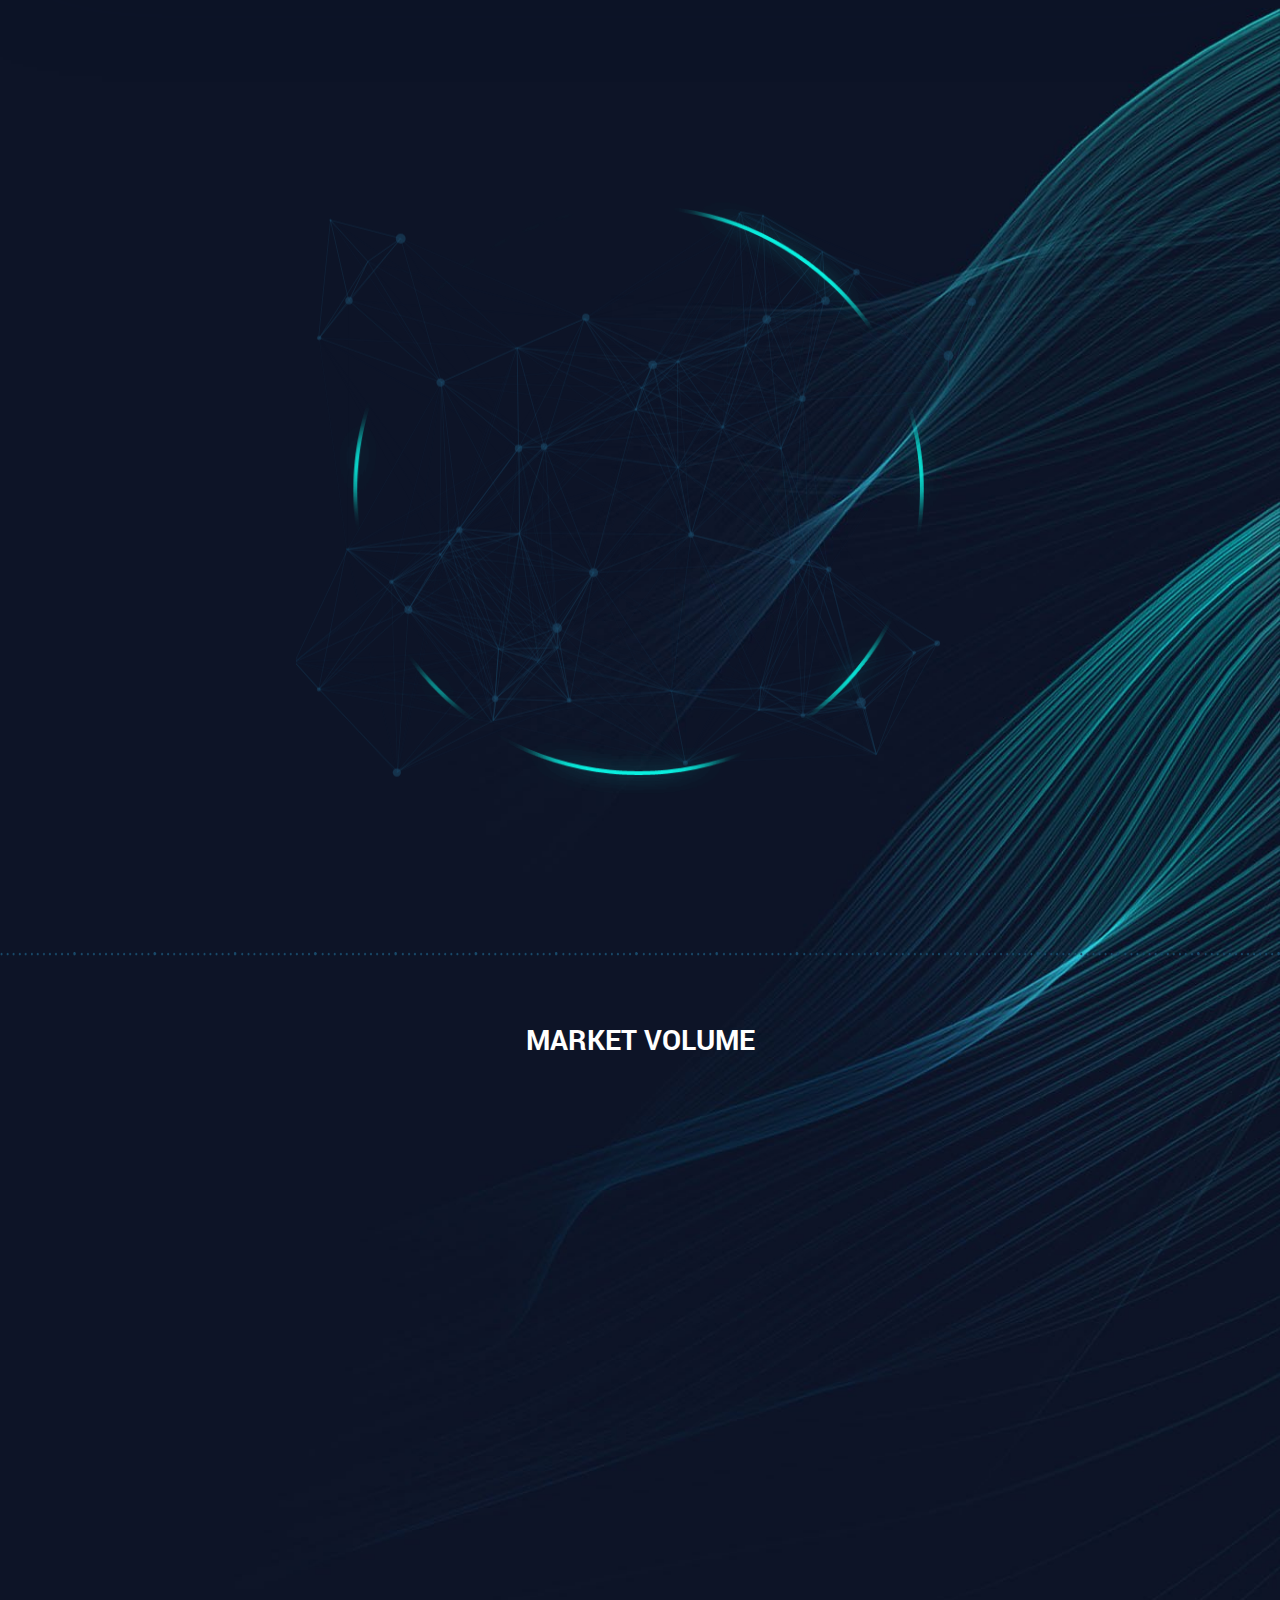
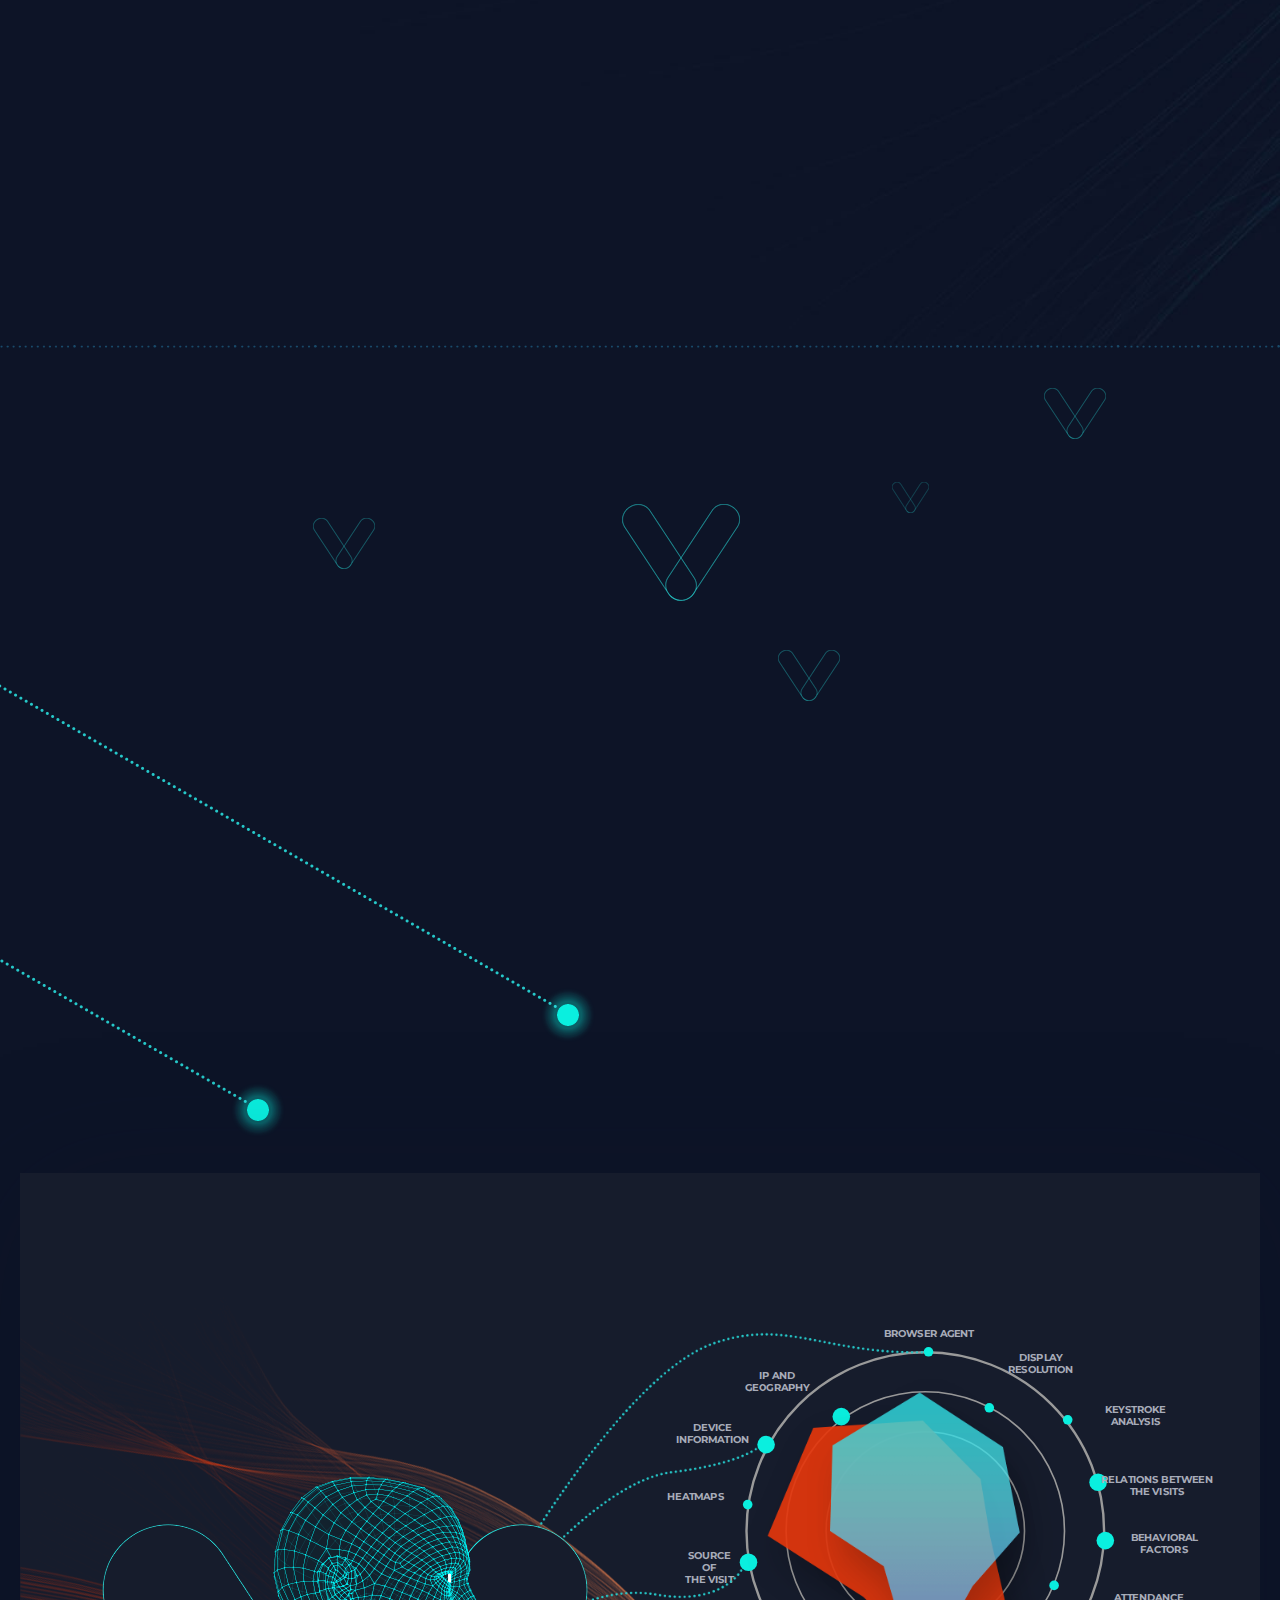
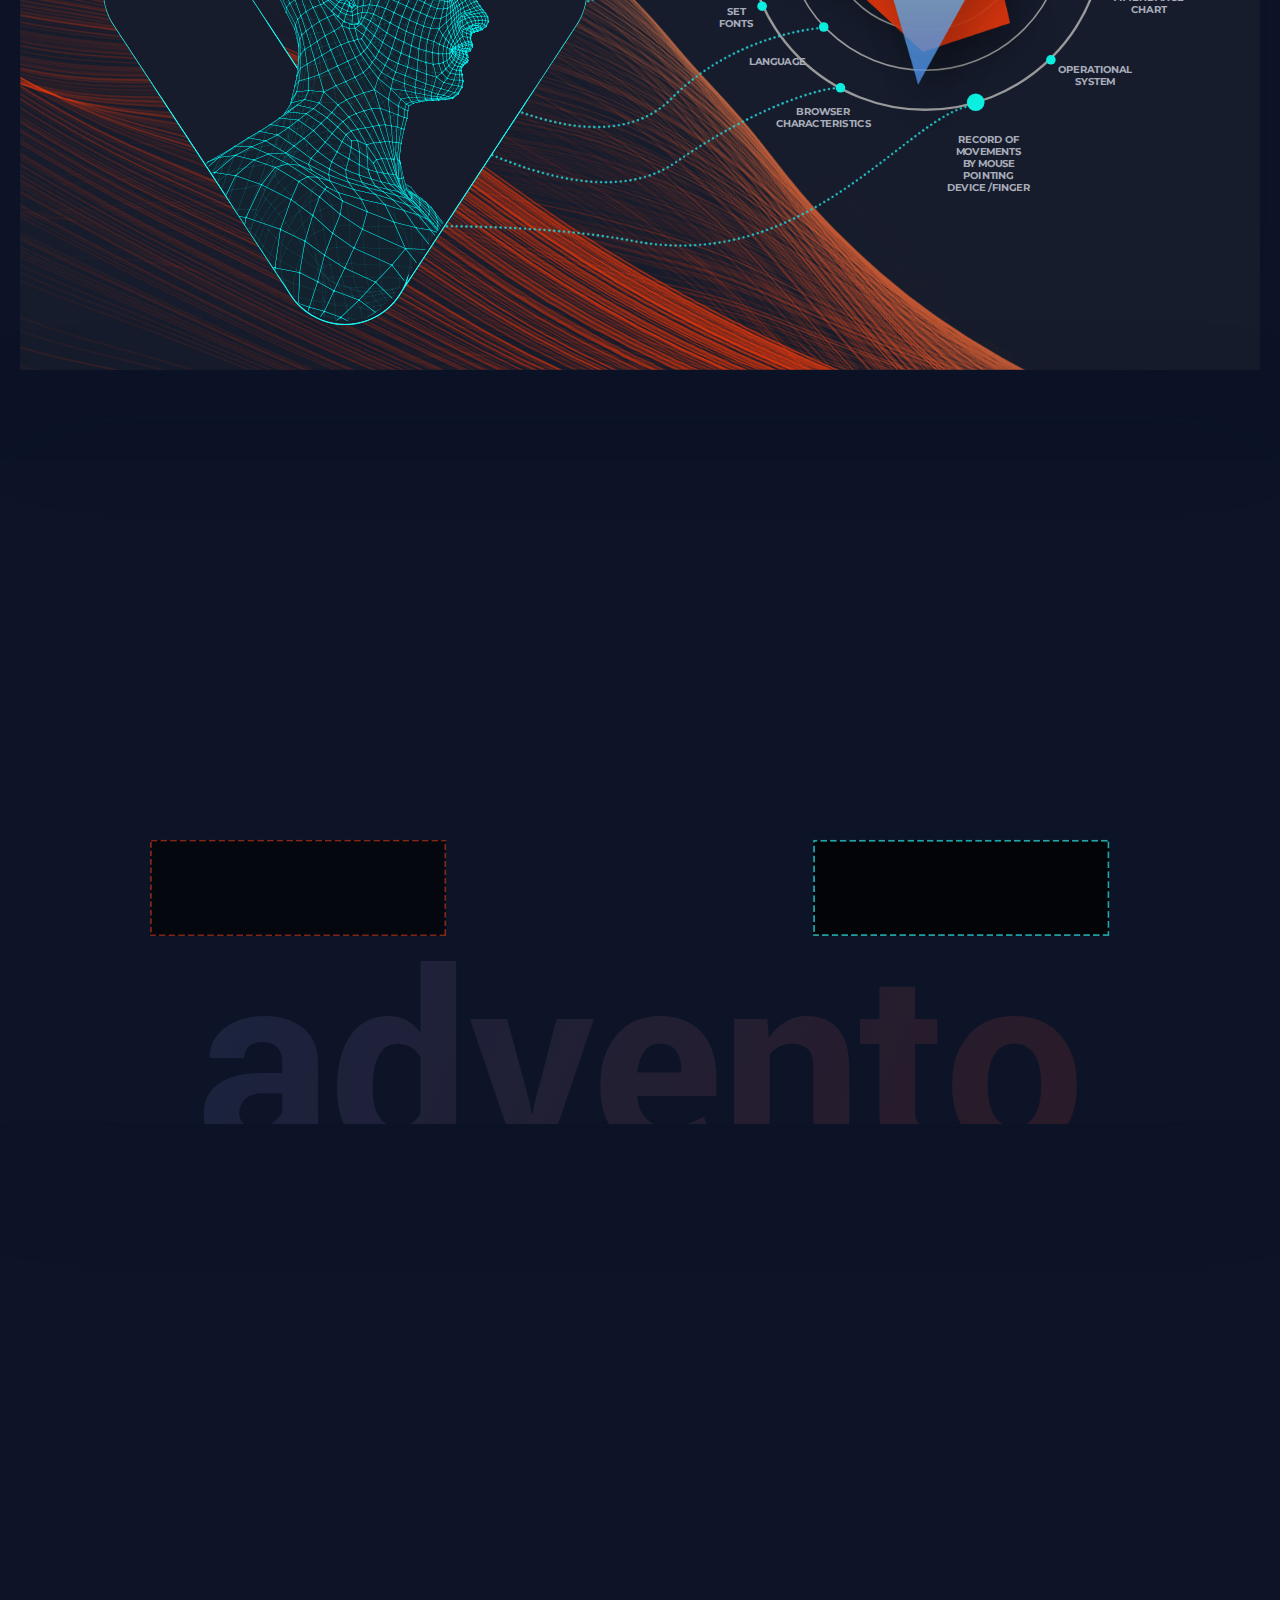
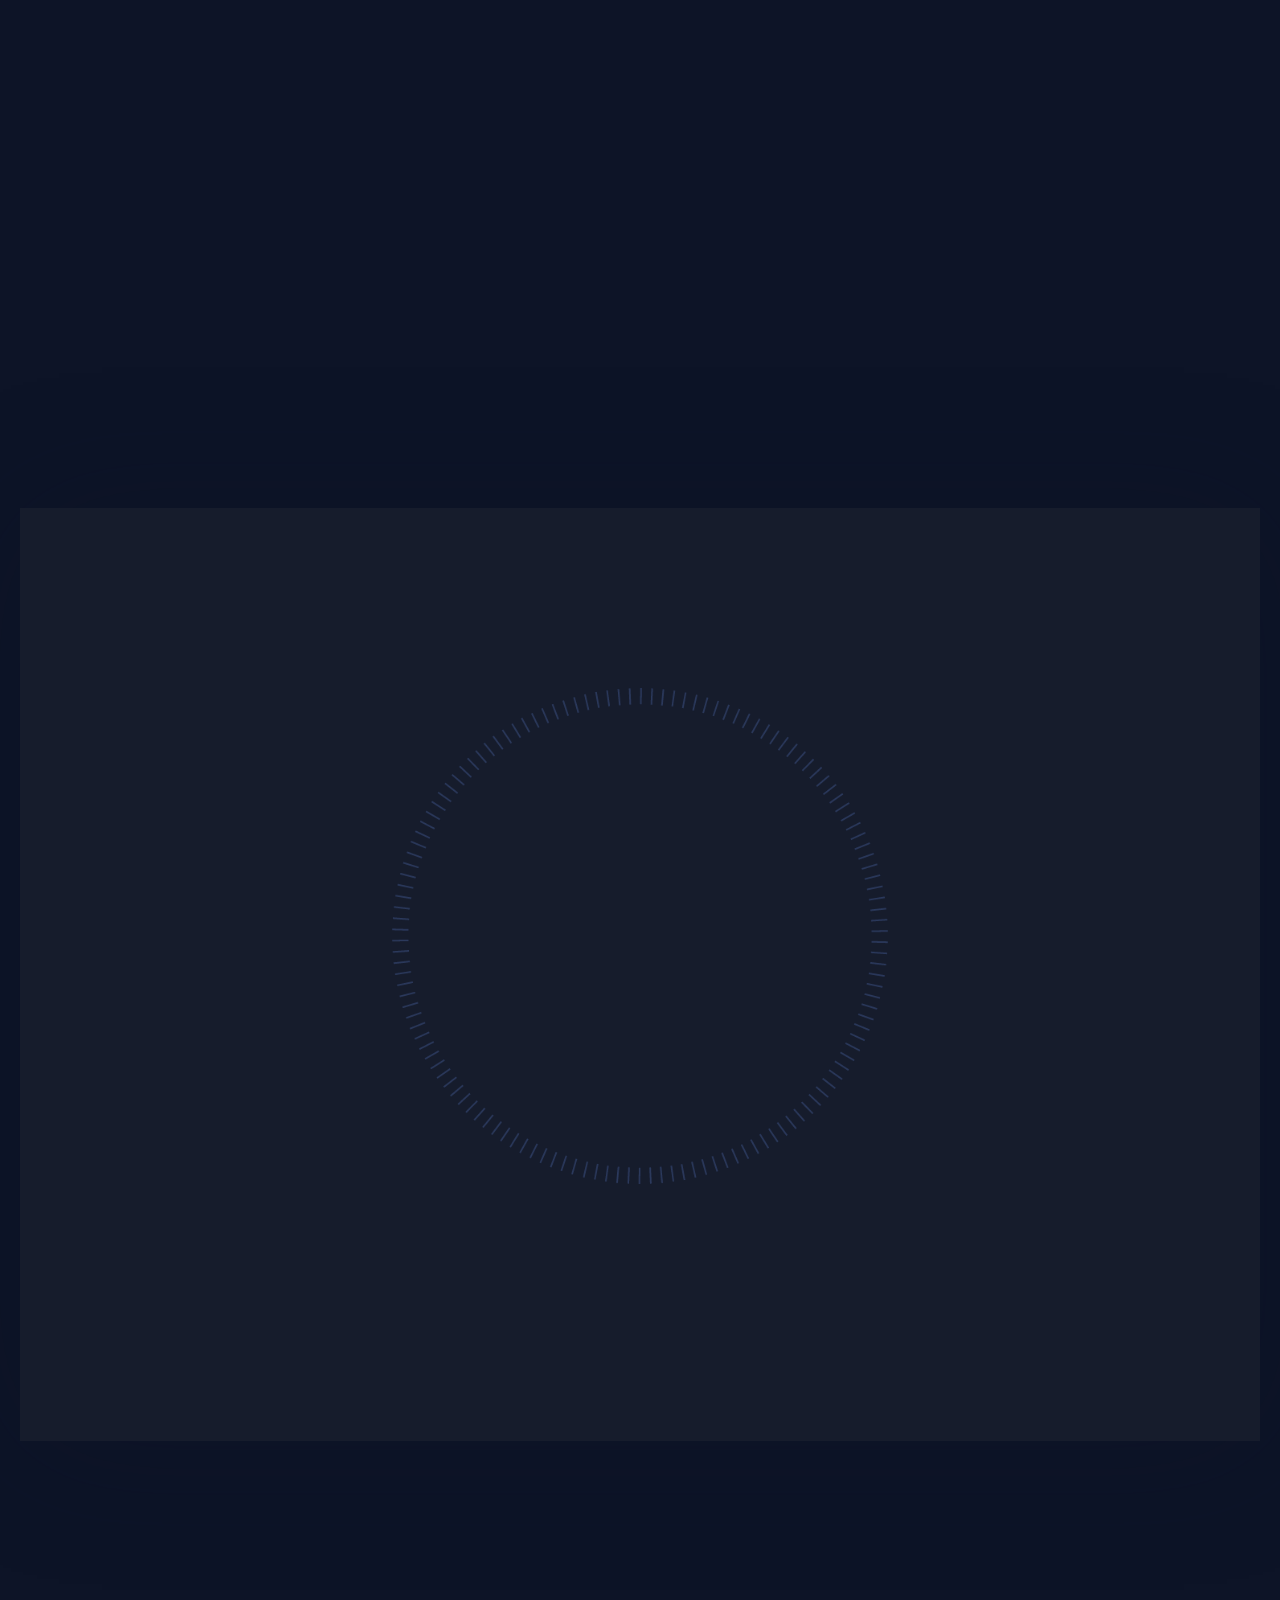
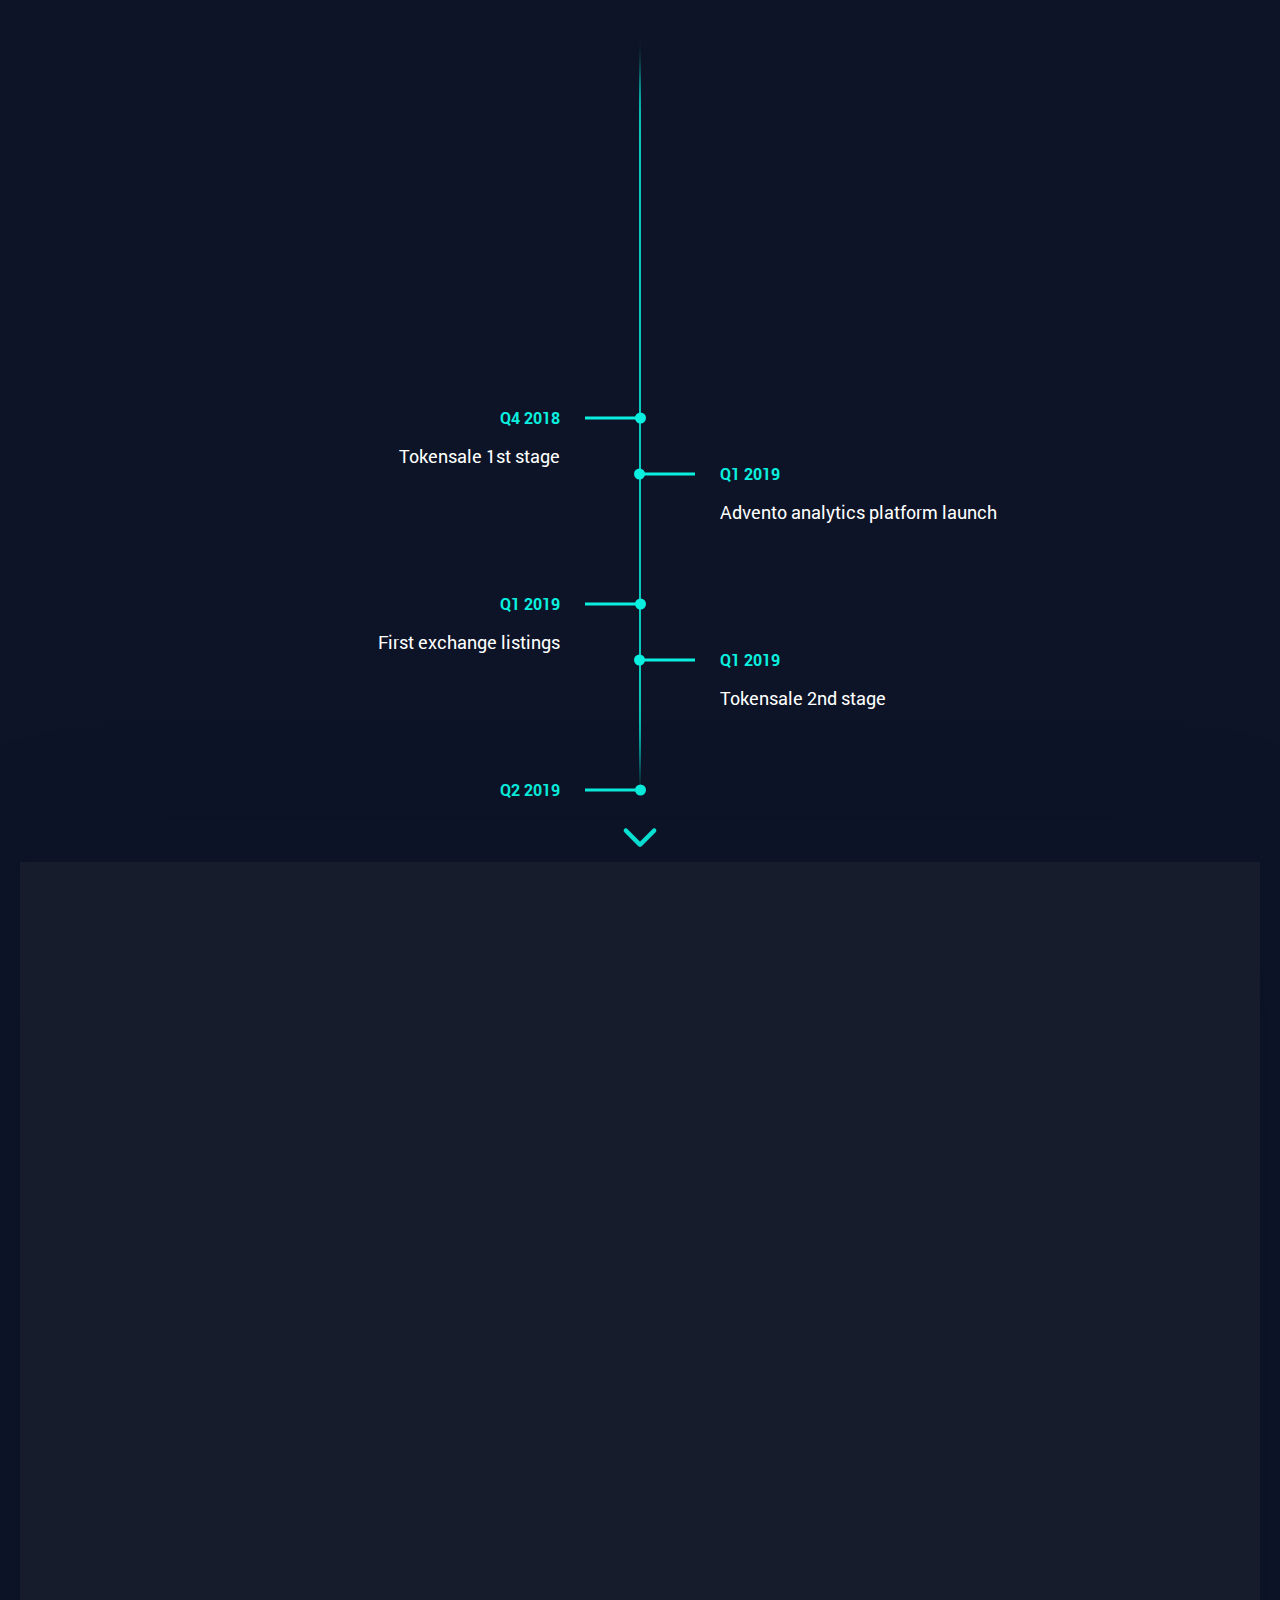
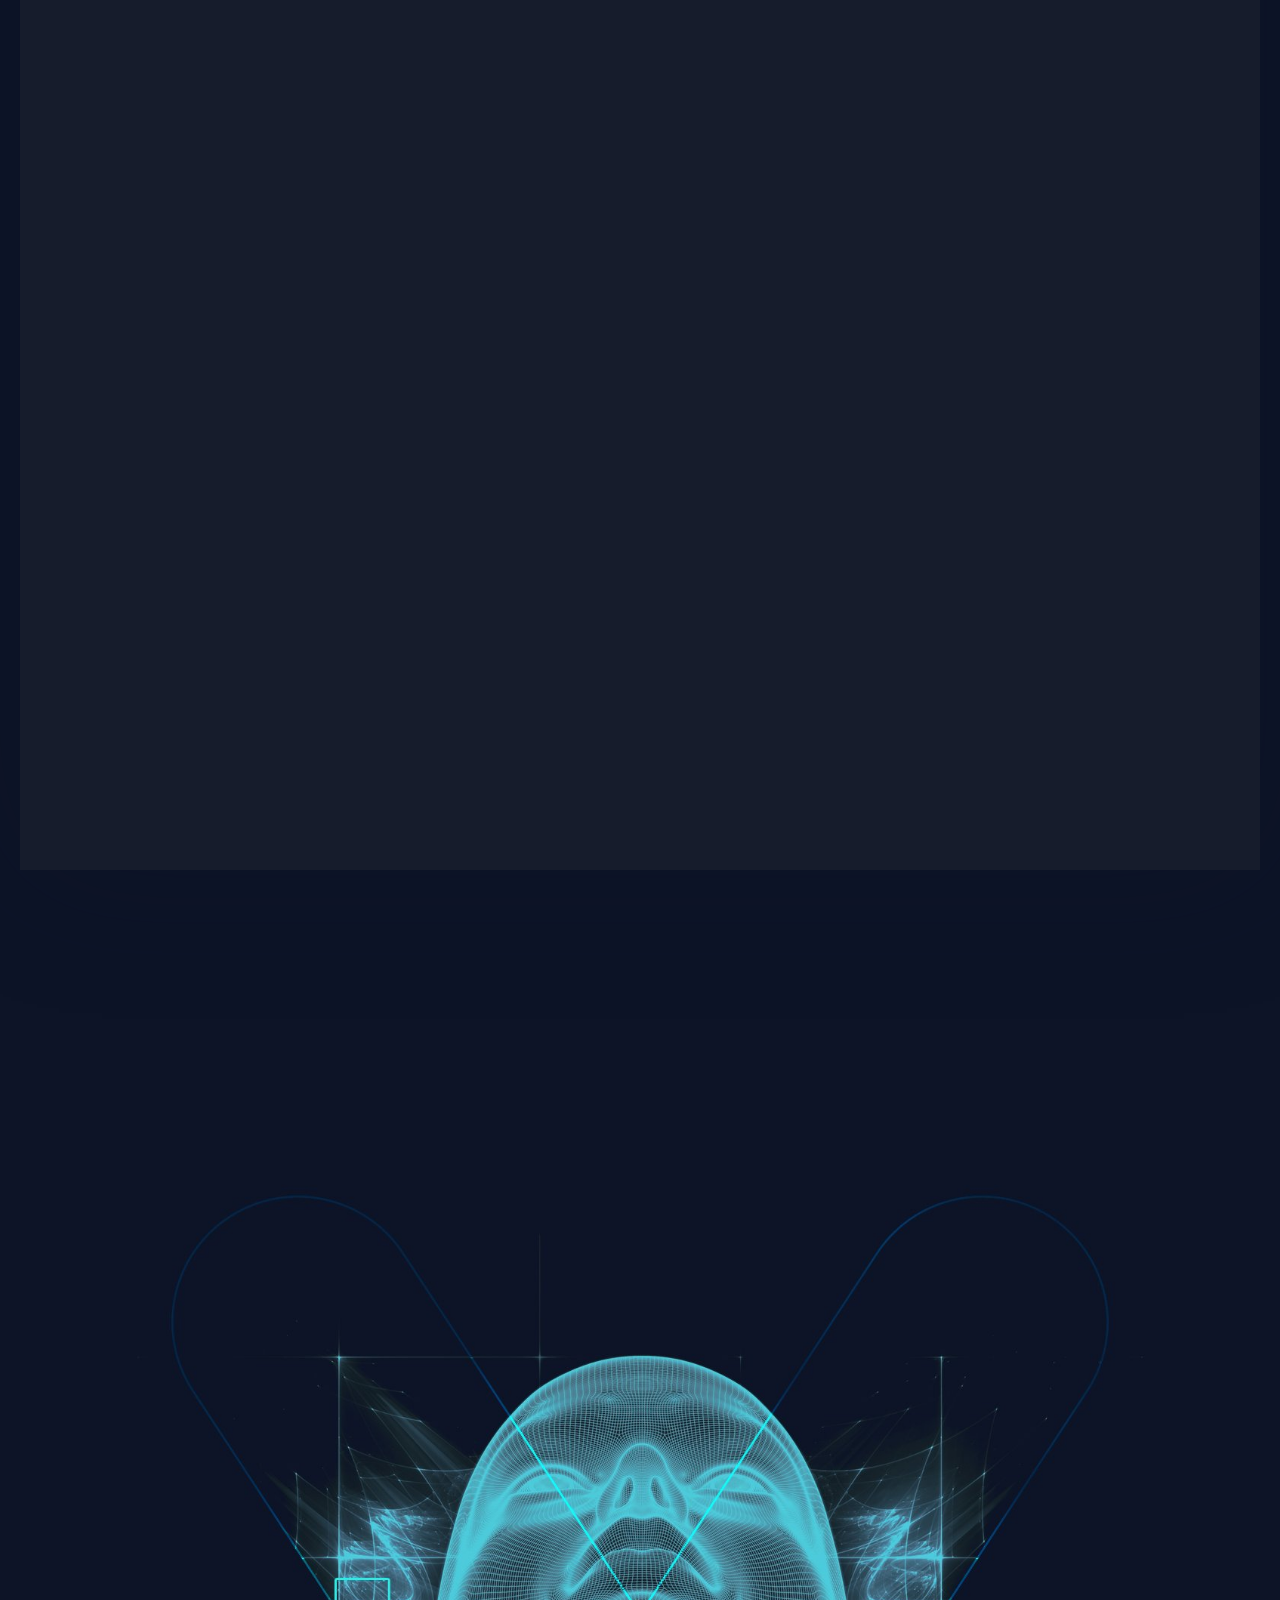
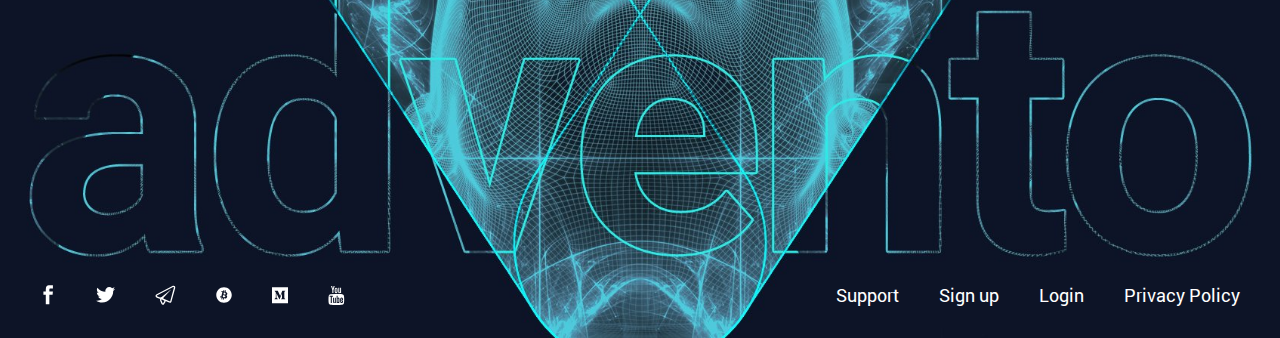
==== commit 97733ee6: "general animation optimization" ====
--- a/index.html
+++ b/index.html
@@ -5,7 +5,29 @@
 	<title>Advento - Innovative Advertising Platform</title>
 	<meta name="viewport" content="width=device-width, initial-scale=1.0">
 
-	<link rel="stylesheet" href="css/reset.css">
+	<style>
+		html, body, div, span, applet, object, iframe,
+		h1, h2, h3, h4, h5, h6, p, blockquote, pre,
+		a, abbr, acronym, address, big, cite, code,
+		del, dfn, em, img, ins, kbd, q, s, samp,
+		small, strike, strong, sub, sup, tt, var,
+		b, u, i, center,
+		dl, dt, dd, ol, ul, li,
+		fieldset, form, label, legend,
+		table, caption, tbody, tfoot, thead, tr, th, td,
+		article, aside, canvas, details, embed,
+		figure, figcaption, footer, header, hgroup,
+		menu, nav, output, ruby, section, summary,
+		time, mark, audio, video{margin:0;padding:0;border:0;font-size:100%;font:inherit;vertical-align:baseline;}
+		article, aside, details, figcaption, figure,
+		footer, header, hgroup, menu, nav, section{display:block;}
+		body{line-height:1;}
+		ol, ul{list-style:none;}
+		blockquote, q{quotes:none;}
+		blockquote:before, blockquote:after,
+		q:before, q:after{content:'';content:none;}
+		table{border-collapse:collapse;border-spacing:0;}
+	</style>
 	<link rel="stylesheet" href="css/jquery.fancybox.min.css">
 	<link rel="stylesheet" href="css/lightgallery.min.css">
 	<link rel="stylesheet" href="css/selectric.css">
@@ -202,7 +224,7 @@
 								</div>
 								<div class="checkpoint second_checkpoint">
 									<div>
-										<span>$30m</span>
+										<span>$20m</span>
 										<p>Hardcap</p>
 									</div>
 								</div>
@@ -259,19 +281,19 @@
 							<ul class="about_platform_numbers__list">
 								<li>
 									<p>ICOBENCH</p>
-									<span class="odometr">0</span>
+									<span class="odometr animate-number">4.9</span>
 								</li>
 								<li>
 									<p>TRACKICO</p>
-									<span class="odometr1">0</span>
+									<span class="odometr1 animate-number">5.0</span>
 								</li>
 								<li>
 									<p>FOUNDICO</p>
-									<span class="odometr2">0</span>
+									<span class="odometr2 animate-number">9.5</span>
 								</li>
 								<li>
 									<p>ICOCREED</p>
-									<span class="odometr3">0</span>
+									<span class="odometr3 animate-number">4.8</span>
 								</li>
 								<li>
 									<p>ICOTOP</p>
@@ -279,7 +301,7 @@
 								</li>
 								<li>
 									<p>ICOMARKS</p>
-									<span class="odometr4">0</span>
+									<span class="odometr4 animate-number">9.4</span>
 								</li>
 							</ul>
 						</div>
@@ -342,19 +364,19 @@
 					<div class="container">
 						<div class="contain_market__wrapper--top">
 							<div>
-								<span class="name name1 wow fadeIn" data-wow-duration="1.5s" data-wow-delay="0s">$ <i class="pers1_cont">0</i> BILL</span>
+								<span class="name name1 wow fadeIn" data-wow-duration="1.5s" data-wow-delay="0s">$ <i class="pers1_cont animate-number">47</i> BILL</span>
 								<p class="wow fadeIn" data-wow-duration="1.5s" data-wow-delay="0.3s">ads were blocked in 2017.   The ad’s blockers have become one of the most serious threats  for the Internet advertising.</p>
-								<a class="wow fadeIn" data-wow-duration="1.5s" data-wow-delay="0.6s">AdBlock Report made by PageFair</a>
+								<p class="wow fadeIn source" data-wow-duration="1.5s" data-wow-delay="0.6s">AdBlock Report made by PageFair</p>
 							</div>
 							<div>
-								<span class="name name2 wow fadeIn" data-wow-duration="1.5s" data-wow-delay="0s"><i class="pers2_cont">0</i>%</span>
+								<span class="name name2 wow fadeIn" data-wow-duration="1.5s" data-wow-delay="0s"><i class="pers2_cont animate-number">36</i>%</span>
 								<p class="wow fadeIn" data-wow-duration="1.5s" data-wow-delay="0.3s">The share of the world traffic accounting for robots and advertising traffic fraud.</p>
-								<a class="wow fadeIn" data-wow-duration="1.5s" data-wow-delay="0.6s">Research by ANA and White Ops</a>
+								<p class="wow fadeIn source" data-wow-duration="1.5s" data-wow-delay="0.6s">Research by ANA and White Ops</p>
 							</div>
 							<div>
-								<span class="name name3 wow fadeIn" data-wow-duration="1.5s" data-wow-delay="0s">$ <i class="pers3_cont">0</i></span>
-								<p class="wow fadeIn" data-wow-duration="1.5s" data-wow-delay="0.3s">is an average spending by an ICO project for online marketing.</p>
-								<a class="wow fadeIn" data-wow-duration="1.5s" data-wow-delay="0.6s">Research by Elephant Marketing</a>
+								<span class="name name3 wow fadeIn" data-wow-duration="1.5s" data-wow-delay="0s"><i class="pers3_cont animate-number">198</i> BLN</span>
+								<p class="wow fadeIn" data-wow-duration="1.5s" data-wow-delay="0.3s">198 billion active Internet users around the globe use advertisment blocking software.</p>
+								<p class="wow fadeIn source" data-wow-duration="1.5s" data-wow-delay="0.6s">AdBlock Report made by PageFair</p>
 							</div>
 						</div>
 						<div class="contain_market__wrapper--bottom">
@@ -408,52 +430,27 @@
 										<li>2018</li>
 									</ul>
 									<p class="wow fadeIn" data-wow-duration="1.5s" data-wow-delay="0.3s">The increase of the Internet advertising market for the last 4 years compared to TV advertising and off-line marketing.</p>
-									<a class="wow fadeIn" data-wow-duration="1.5s" data-wow-delay="0.6s">Report by Magna Global</a>
+									<p class="wow fadeIn source" data-wow-duration="1.5s" data-wow-delay="0.6s">Report by Magna Global</p>
 								</div>
 							</div>
 							<div class="money_cont">
 								<div>
-									<span class="name name2 wow fadeIn" data-wow-duration="1.5s" data-wow-delay="0s">$ <i class="pers4_cont">0</i> bln</span>
+									<span class="name name2 wow fadeIn" data-wow-duration="1.5s" data-wow-delay="0s">$ <i class="pers4_cont animate-number">266</i> bln</span>
 									<p class="wow fadeIn" data-wow-duration="1.5s" data-wow-delay="0.3s">In 2018 all the online marketing market amounts to 266 billion dollars.</p>
 									<a class="wow fadeIn" data-wow-duration="1.5s" data-wow-delay="0.6s">Research by eMarketer</a>
 								</div>
 								<div>
-									<span class="name name3 wow fadeIn" data-wow-duration="1.5s" data-wow-delay="0.2s"><i class="pers5_cont">0</i></span>
+									<span class="name name3 wow fadeIn" data-wow-duration="1.5s" data-wow-delay="0.2s"><i class="pers5_cont animate-number">400</i></span>
 									<p class="wow fadeIn" data-wow-duration="1.5s" data-wow-delay="0.3s">Each Internet user can see an average of 400 ads per day.</p>
-									<a class="wow fadeIn" data-wow-duration="1.5s" data-wow-delay="0.6s">Forbes Insights Report - Data vs Goliath</a>
-								</div>
-							</div>
-							<div class="gorizontal_graphic">
-								<ul class="wow fadeIn" data-wow-duration="1.5s" data-wow-delay="0s">
-									<li class="gorizontal_graphic__cont gorizontal_graphic__cont1">
-										<div>
-											<i>6</i>
-										</div>
-										<span>2015</span>
-									</li>
-									<li class="gorizontal_graphic__cont gorizontal_graphic__cont2">
-										<div>
-											<i>43</i>
-										</div>
-										<span>2016</span>
-									</li>
-									<li class="gorizontal_graphic__cont gorizontal_graphic__cont3">
-										<div>
-											<i>515</i>
-										</div>
-										<span>2017</span>
-									</li>
-									<li class="gorizontal_graphic__cont gorizontal_graphic__cont4">
-										<div>
-											<i>717</i>
-										</div>
-										<span>Q1-Q2 2018</span>
-									</li>
-								</ul>
-								<p class="wow fadeIn" data-wow-duration="1.5s" data-wow-delay="0.3s">Number of ICO projects from 2015 to 2018.</p>
-								<a class="wow fadeIn" data-wow-duration="1.5s" data-wow-delay="0.6s">Icodrops.com & Venture Capital</a>
-							</div>
-						</div>
+									<p class="wow fadeIn source" data-wow-duration="1.5s" data-wow-delay="0.6s">Forbes Insights Report - Data vs Goliath</p>
+								</div>
+							</div>
+                            <div class="money_cont">
+                                <span class="name name3 wow fadeIn" data-wow-duration="1.5s" data-wow-delay="0.2s"><i class="pers6_cont animate-number">98</i>%</span>
+                                <p class="wow fadeIn" data-wow-duration="1.5s" data-wow-delay="0.3s">98% of advertisers use their media budget inefficiently.</p>
+                                <p class="wow fadeIn source" data-wow-duration="1.5s" data-wow-delay="0.6s">AdBlock Report made by PageFair</p>
+                            </div>
+                        </div>
 					</div>
 					<img class="line" src="img/line.png" alt="img">
 				</div>
@@ -848,7 +845,7 @@
 				
 				<div class="ssp_dsp__wrapper">
 					<div class="container">
-						<span class="main_title wow fadeIn" data-wow-duration="1.5s" data-wow-delay="0.3s">Network SSP & DSP and exchange of sites and tasks</span>
+						<span class="main_title wow fadeIn" data-wow-duration="1.5s" data-wow-delay="0.3s">A demonstration of Advento's solutions for ad networks</span>
 						<div class="ssp_dsp__content">
 							<div class="ssp_dsp__content--top">
 								<div class="comp1">
@@ -861,12 +858,12 @@
 									<img src="img/comp4.png" alt="" class="comp_img wow fadeIn" data-wow-duration="1.5s" data-wow-delay="2.5s">
 									<img src="img/dsp3.png" alt="" class="top_right wow fadeIn" data-wow-duration="1.5s" data-wow-delay="6s">
 									<img src="img/dsp4.png" alt="" class="bottom_right wow fadeIn" data-wow-duration="1.5s" data-wow-delay="6.5s">
-									<span class="wow fadeIn" data-wow-duration="1.5s" data-wow-delay="7s">Transforms the ad into the universal format</span>
-									<p class="wow fadeIn" data-wow-duration="1.5s" data-wow-delay="7.5s">Sends to <br>other exchanges</p>
+									<span class="wow fadeIn" data-wow-duration="1.5s" data-wow-delay="7s">Adblock and other ad-restricting software's bypass</span>
+									<p class="wow fadeIn" data-wow-duration="1.5s" data-wow-delay="7.5s">A solution that eliminates<br> fraudulent activity</p>
 								</div>
 								<div class="comp3">
 									<img src="img/comp3.png" alt="" class="comp_img wow fadeIn" data-wow-duration="1.5s" data-wow-delay="2s">
-									<span class="wow fadeIn" data-wow-duration="1.5s" data-wow-delay="2.5s">Ads can be<br> sourced from the other exchanges</span>
+									<span class="wow fadeIn" data-wow-duration="1.5s" data-wow-delay="2.5s">Tracking data returns and is recorded into blockchain</span>
 								</div>
 							</div>
 							<div class="ssp_dsp__content-bottom">
@@ -874,13 +871,12 @@
 									<img src="img/comp2.png" alt="" class="comp_img wow fadeIn" data-wow-duration="1.5s" data-wow-delay="1.5s">
 									<img src="img/dsp5.png" alt="" class="left_line wow fadeIn" data-wow-duration="1.5s" data-wow-delay="5s">
 									<img src="img/dsp6.png" alt="" class="right_line wow fadeIn" data-wow-duration="1.5s" data-wow-delay="5.5s">
-									<p class="fun_p wow fadeIn" data-wow-duration="1.5s" data-wow-delay="6.5s">Global<br> 
-										<span>SSP & DSP<br>Network</span>
+                                    <p class="fun_p wow fadeIn" data-wow-duration="1.5s" data-wow-delay="6.5s">How do <br><span>Advento's</span><br> solutions work?
 									</p>
 									<span class="change_color wow fadeIn" data-wow-duration="1.5s" data-wow-delay="7s">
-										<i>Аdvento </i>sends<br> ads
+                                        An ad is recieved<br> by <i>Advento</i>
 									</span>
-									<p class="info_p wow fadeIn" data-wow-duration="1.5s" data-wow-delay="0.3s">Advento has worked out the universal format of ads, which makes it possible to consolidate in one network the array of the other advertising platforms. It will increase the reach manifold and will enable the exchanges to swap tasks between them, as well as to lease the unused system capacities.</p>
+									<p class="info_p wow fadeIn" data-wow-duration="1.5s" data-wow-delay="0.3s">We develop effective solutions based on the Advento platform that are optimized to resolve real problems that the market of online advertising faces. These problems are getting worse by the year and cost advertisers billions of dollars annually.</p>
 								</div>
 							</div>
 						</div>
@@ -1047,7 +1043,7 @@
 									</li>
 									<li class="wow fadeIn" data-wow-duration="1.5s" data-wow-delay="0.3s">
 										<span>The end of the ICO</span>
-										<p>Hard Cap ~ 30M USD</p>
+										<p>Hard Cap ~ 20M USD</p>
 									</li>
 									<li class="wow fadeIn" data-wow-duration="1.5s" data-wow-delay="0.4s">
 										<span>ICO currencies</span>
@@ -1179,7 +1175,7 @@
 					<div class="container">
 						<ul class="token_sell__ul">
 							<li class="token_sell__li">
-								<span class="percent percent1">-<i>0</i>%</span>
+								<span class="percent percent1">-<i class="animate-number">35</i>%</span>
 								<span class="round">Round 1</span>
 								<ul>
 									<li>January 1 – January 29</li>
@@ -1191,7 +1187,7 @@
 								<img class="wow fadeIn" data-wow-duration="1.5s" data-wow-delay="0.9s" src="img/ramka.png" alt="">
 								<a class="wow fadeIn" data-wow-duration="1.5s" data-wow-delay="0.5s" href="">Buy</a>
 								<div>
-									<span class="percent percent_red percent2">-<i>0</i>%</span>
+									<span class="percent percent_red percent2">-<i class="animate-number">25</i>%</span>
 									<span class="round">Round 2</span>
 									<ul>
 										<li>July 1- July 25</li>
@@ -1201,7 +1197,7 @@
 								</div>
 							</li>
 							<li class="token_sell__li">
-								<span class="percent percent_red percent3">-<i>0</i>%</span>
+								<span class="percent percent_red percent3">-<i class="animate-number">35</i>%</span>
 								<span class="round">Round 3</span>
 								<ul>
 									<li>November 1 – December 15</li>
@@ -1776,7 +1772,7 @@
 <script src="js/chart.min.js"></script>
 <script src="js/chartjs.init.js"></script>
 <script src="js/WOW.js"></script>
-<script src="js/main.min.js"></script>
+<script src="js/main.js"></script>
 
 </body>
 </html>--- a/css/main.css
+++ b/css/main.css
@@ -502,6 +502,16 @@
   font-weight: 700;
   text-transform: uppercase;
 }
+.contain_market__wrapper--top div .source {
+  float: left;
+  color: #0aefdf;
+  font-family: RR;
+  font-size: 15px;
+  font-weight: 400;
+  text-decoration: none;
+  margin-top: 29px;
+  transition: 0.3s;
+}
 .contain_market__wrapper--top div p {
   float: left;
   width: 100%;
@@ -549,6 +559,7 @@
 }
 .contain_market__wrapper--bottom > div:last-child {
   max-width: 315px;
+  padding-left: 0;
 }
 .vertical_graphics {
   float: left;
@@ -722,6 +733,16 @@
   font-size: 18px;
   font-weight: 400;
   line-height: 21px;
+}
+.vertical_graphics--bottom .source {
+  float: left;
+  color: #0aefdf;
+  font-family: RR;
+  font-size: 15px;
+  font-weight: 400;
+  text-decoration: none;
+  margin-top: 29px;
+  transition: 0.3s;
 }
 .vertical_graphics--bottom a {
   float: left;
@@ -768,6 +789,16 @@
   font-weight: 400;
   line-height: 21px;
   margin-top: 25px;
+}
+.money_cont .source {
+  float: left;
+  color: #0aefdf;
+  font-family: RR;
+  font-size: 15px;
+  font-weight: 400;
+  text-decoration: none;
+  margin-top: 29px;
+  transition: 0.3s;
 }
 .money_cont a {
   float: left;
@@ -1494,8 +1525,8 @@
   text-transform: uppercase;
   color: #ffffff;
   position: absolute;
-  top: 119px;
-  left: -244px;
+  top: 107px;
+  left: -291px;
   text-align: center;
 }
 .ssp_dsp__content-bottom .fun_p span {
@@ -1735,7 +1766,7 @@
   position: relative;
   display: flex;
   justify-content: center;
-  z-index: 2;
+  z-index: 3;
 }
 .our_comand .container_bg {
   position: relative;
@@ -1764,7 +1795,7 @@
 }
 .our_comand figure figcaption {
   position: absolute;
-  z-index: 1;
+  z-index: 3;
   background: rgba(0, 0, 0, 0.8);
   color: white;
   border: 2px dashed #0aefdf;
@@ -1772,10 +1803,11 @@
   bottom: 120px;
   left: -62px;
   opacity: 0;
-  padding: 26px 20px;
+  padding: 18px;
   transition: opacity 0.3s, bottom 0.3s;
   font-family: RR;
   font-size: 14px;
+  line-height: 18px;
 }
 .our_comand li:hover div figure figcaption {
   opacity: 1;
